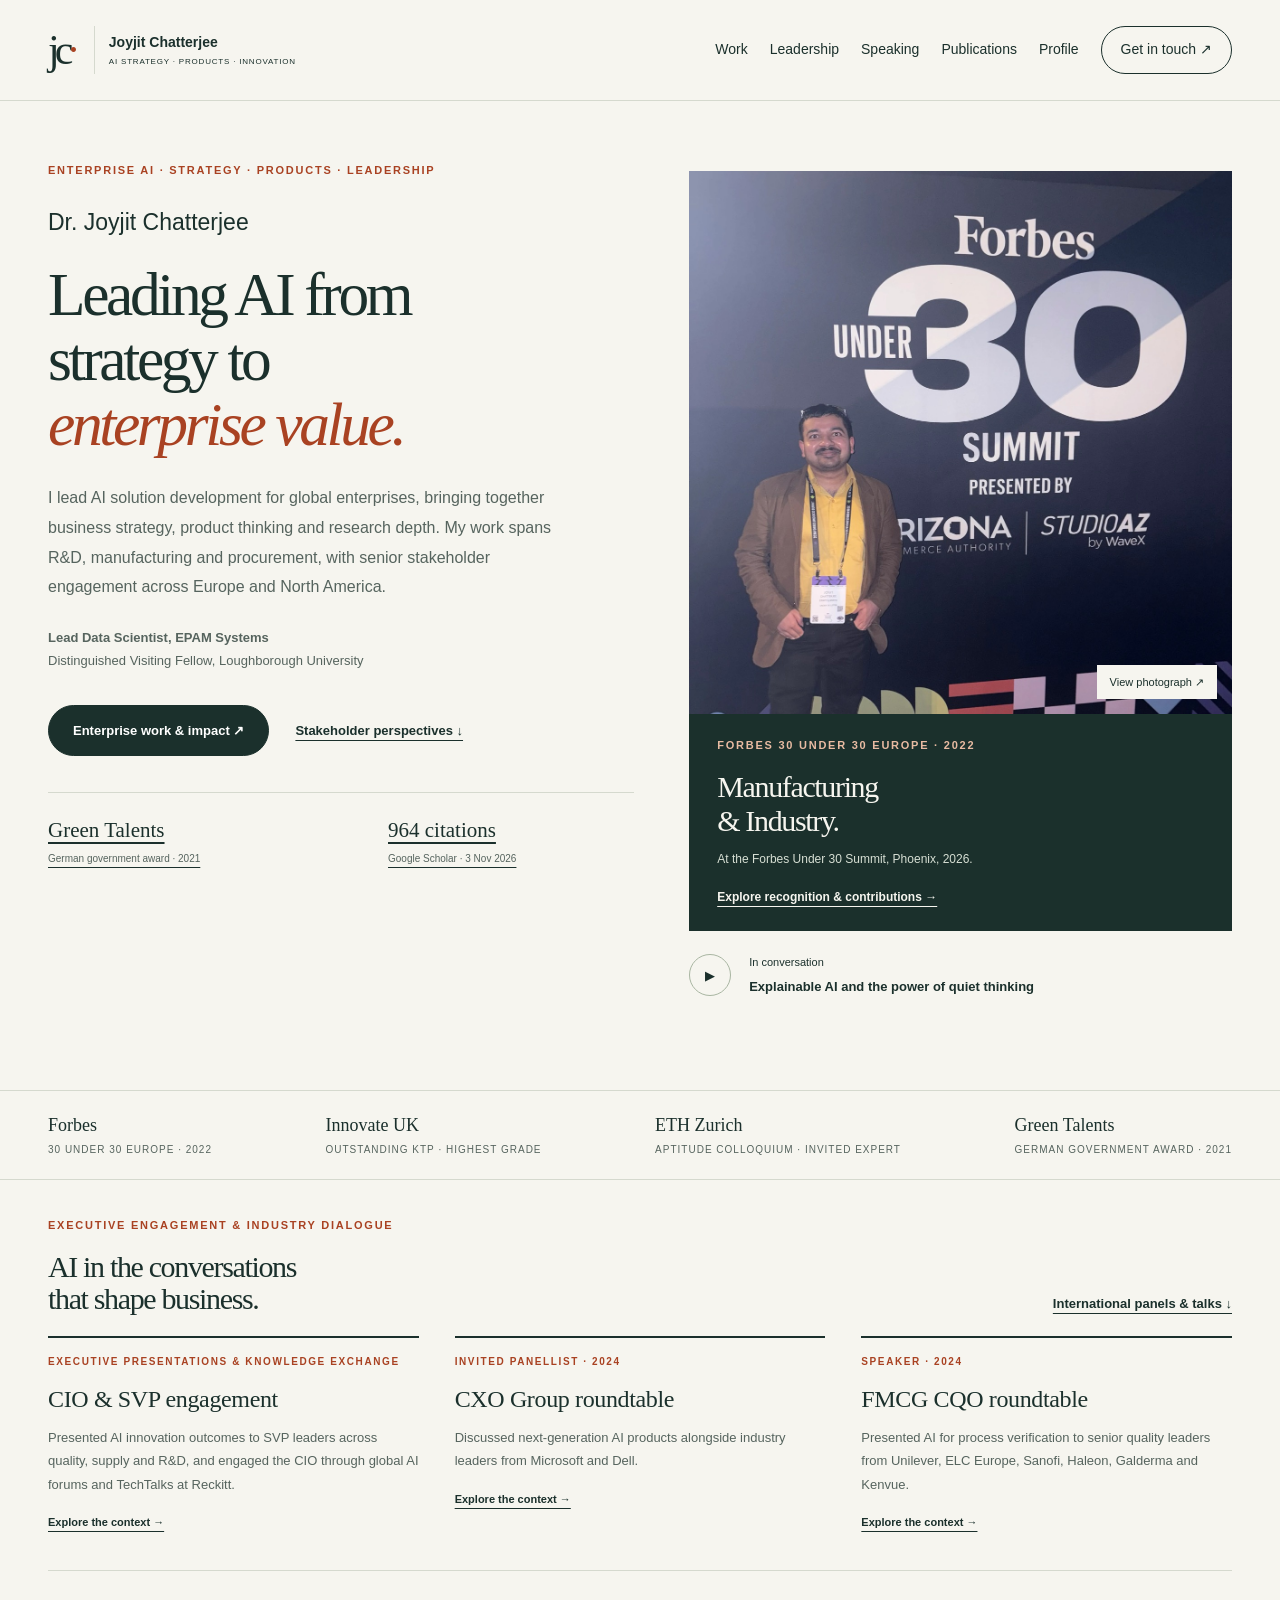
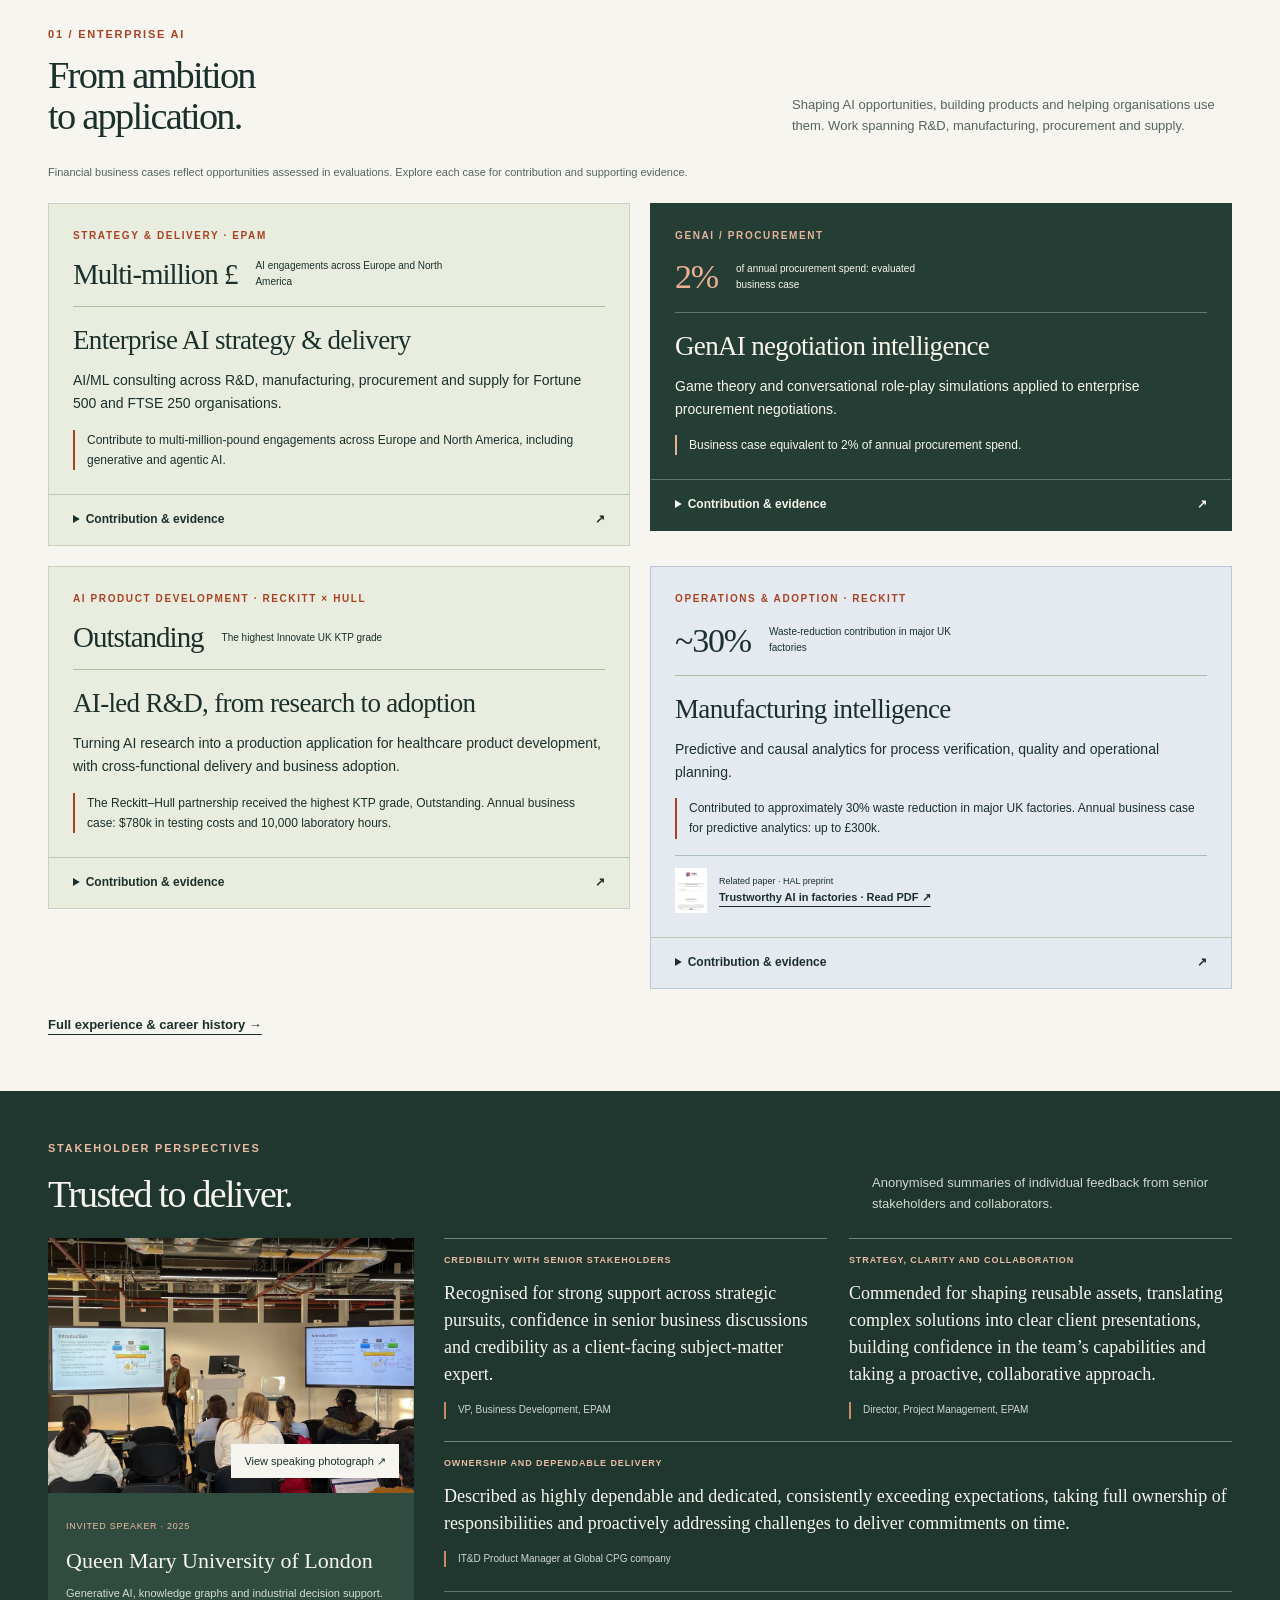
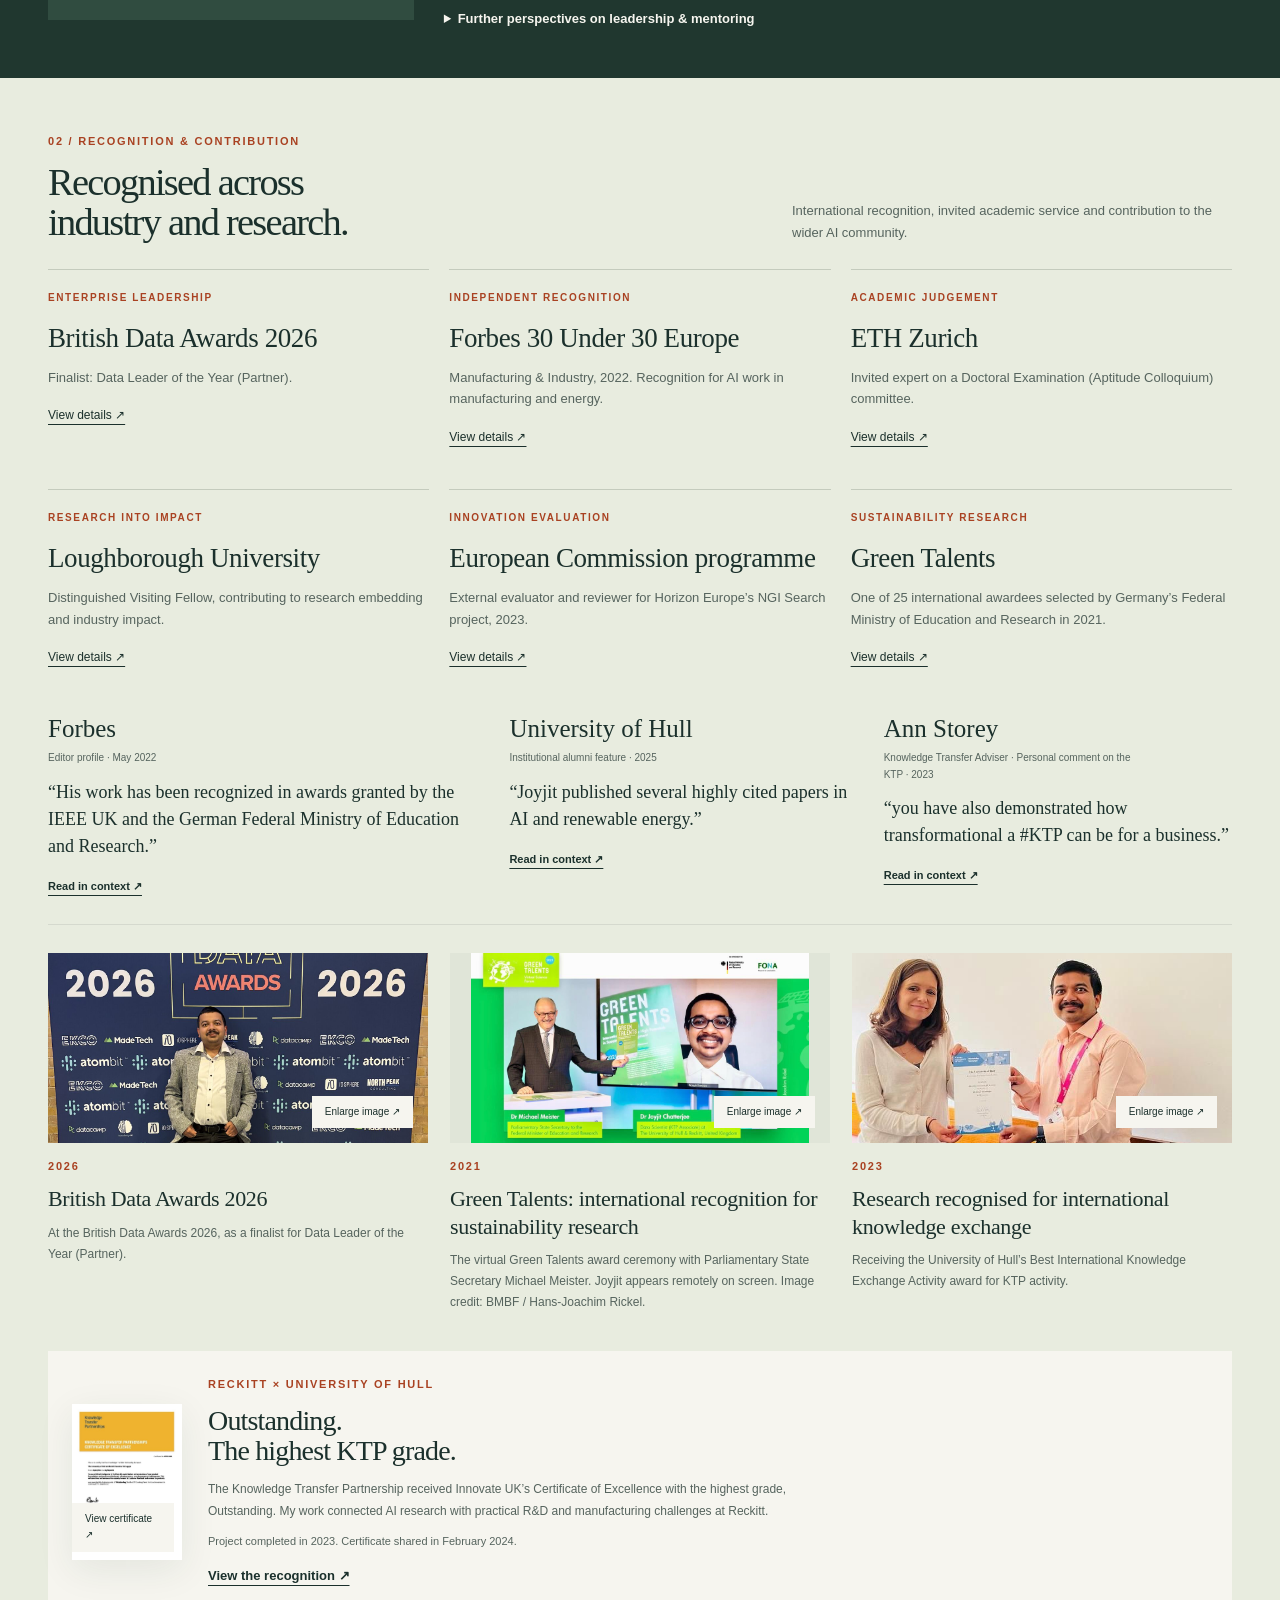
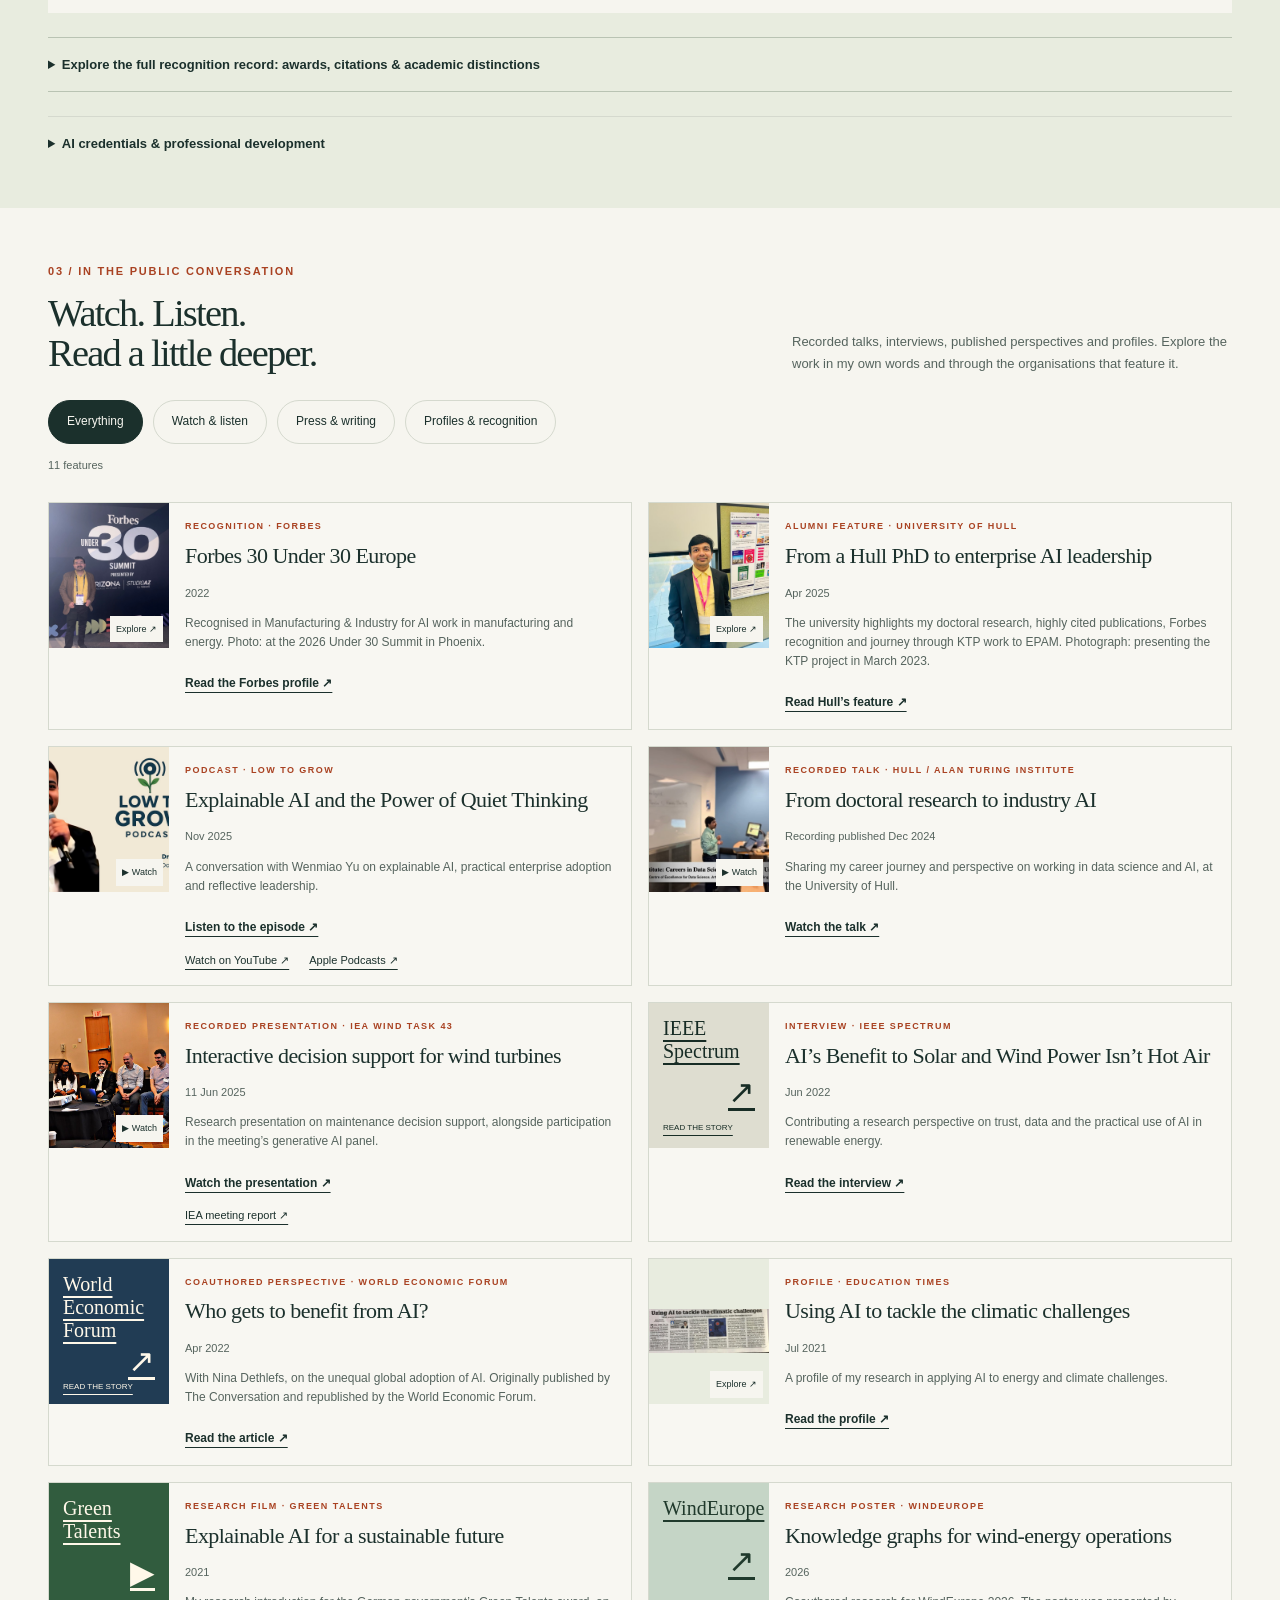
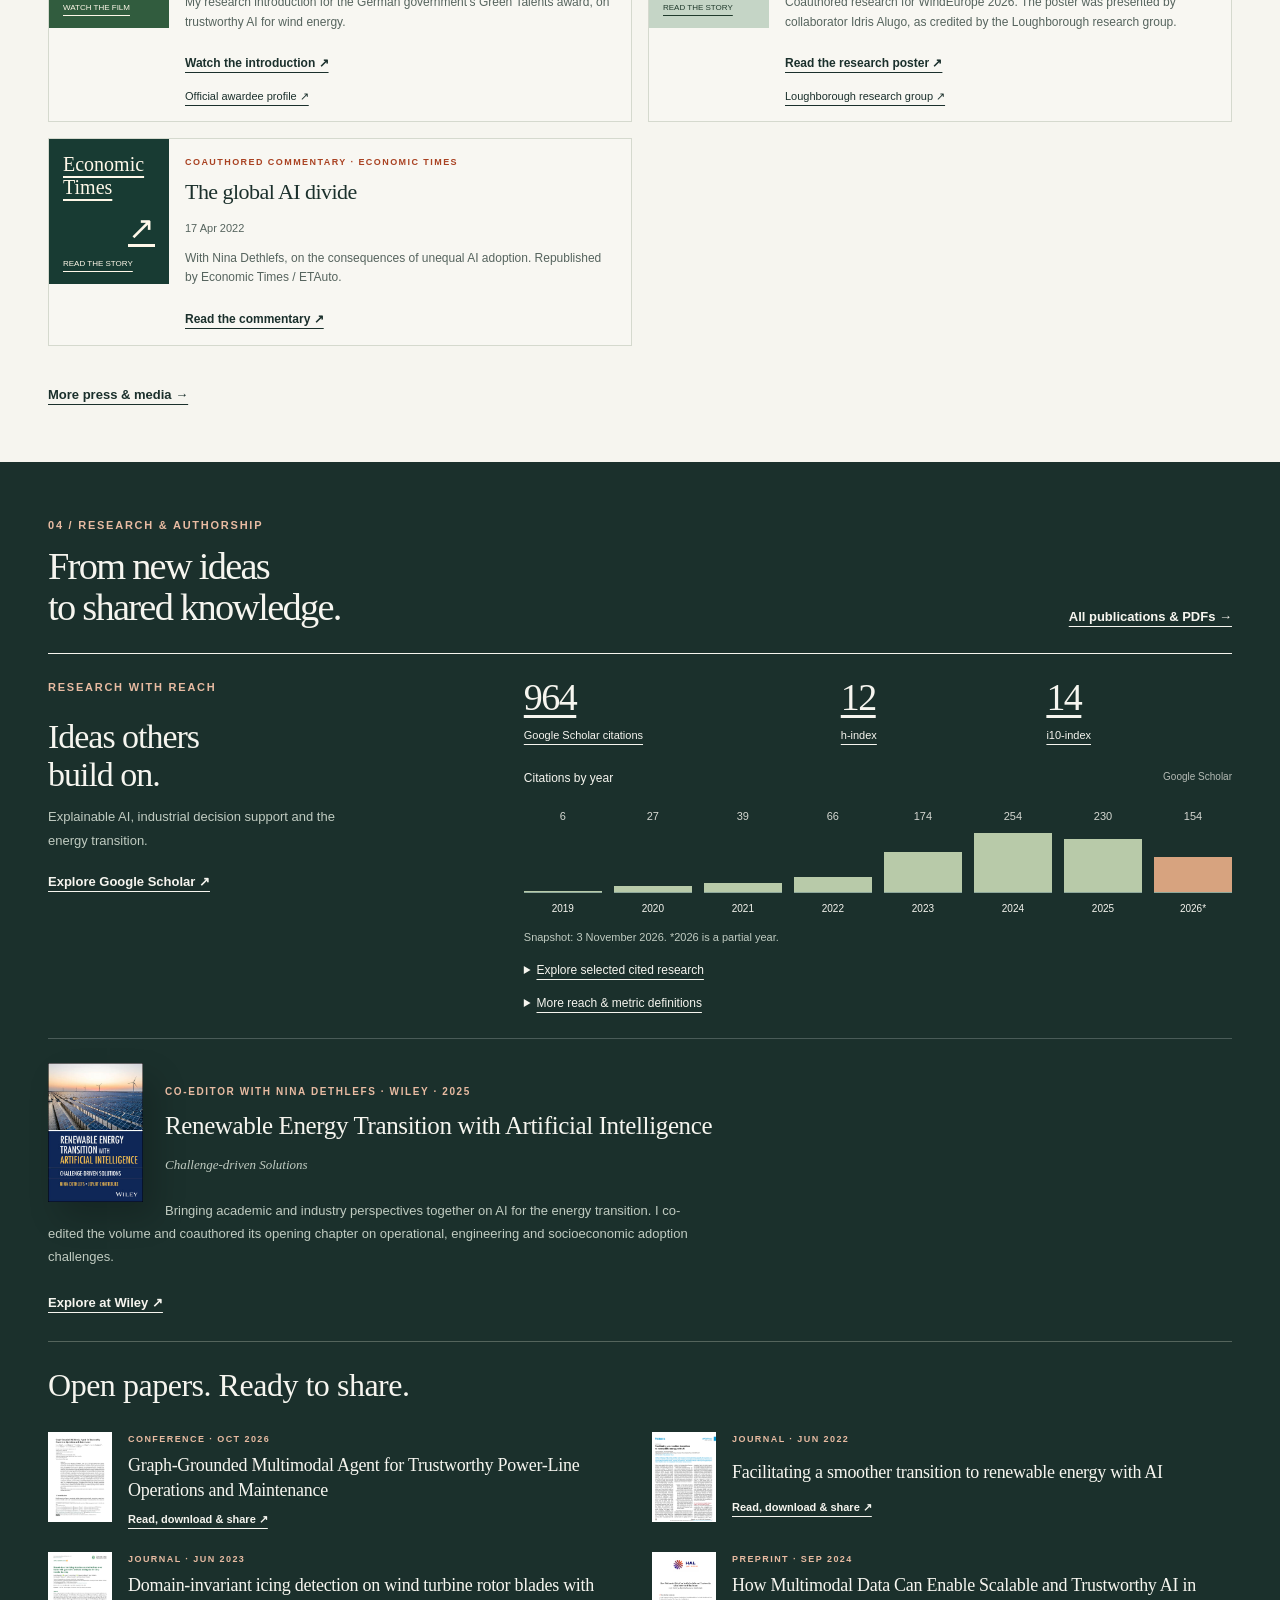
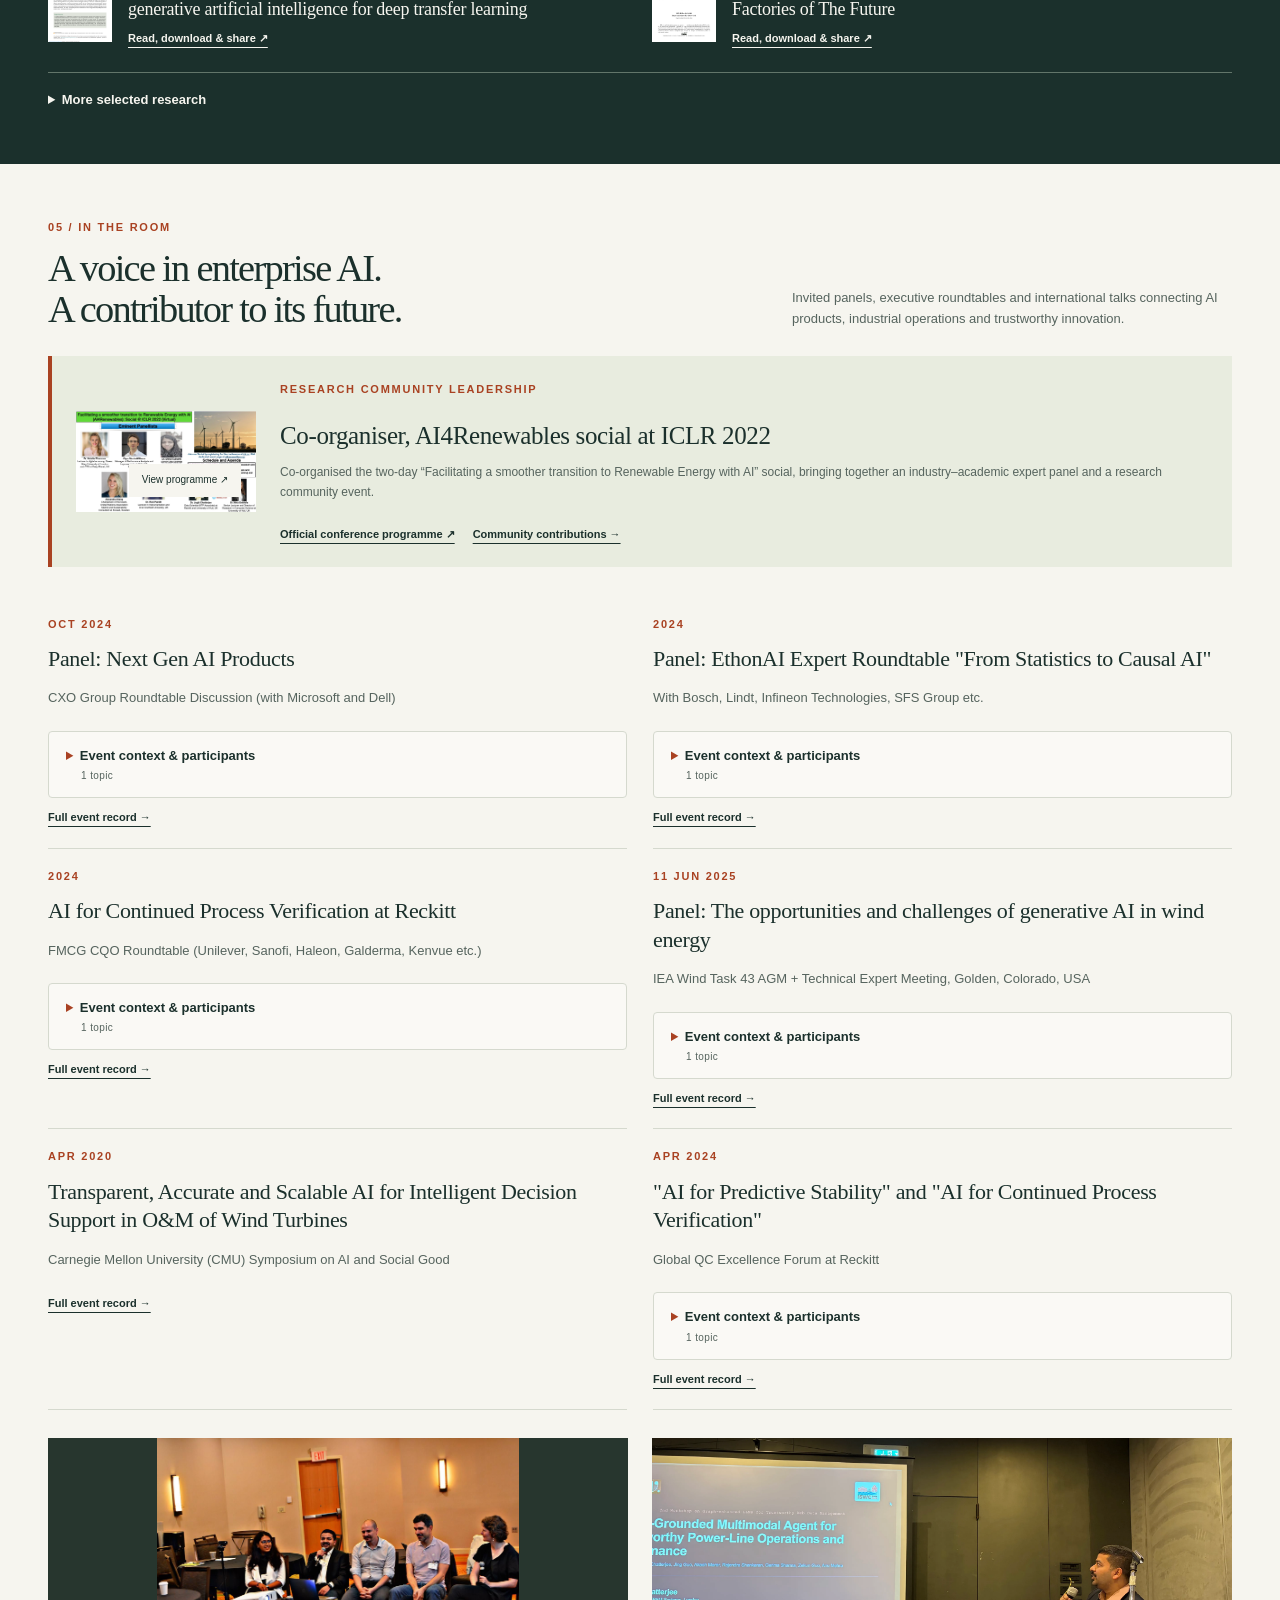
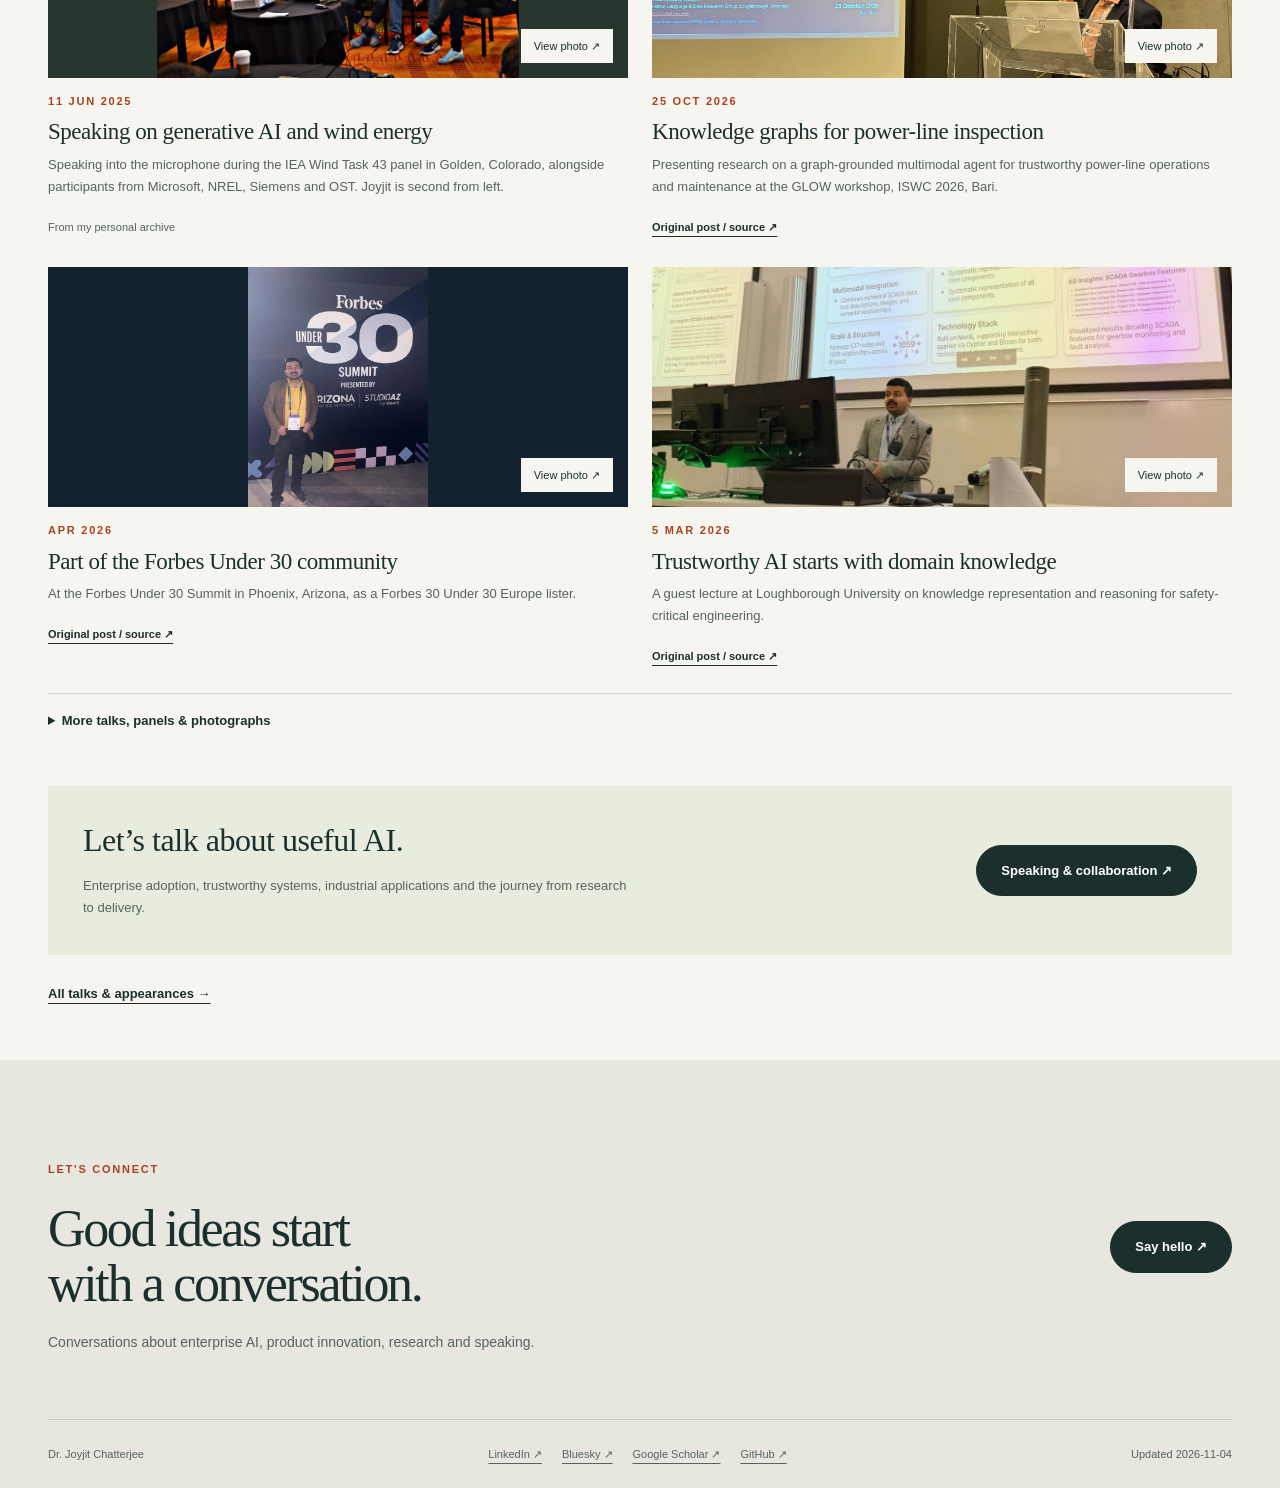
==== index.html @ b5b3937f "Lead with Forbes recognition and compact the homepage" ====
<!doctype html>
<html lang="en">
<head>
<meta charset="utf-8">
<meta name="viewport" content="width=device-width,initial-scale=1">
<title>Dr. Joyjit Chatterjee | AI Leadership, Products &amp; Innovation</title>
<meta name="description" content="I connect AI strategy, product development and operational delivery, bringing research, people and technology together to solve enterprise challenges in R&amp;D, manufacturing, supply chains and energy.">
<meta name="theme-color" content="#f6f5ef">
<link rel="canonical" href="https://joyjitchatterjee.github.io/index.html">
<meta property="og:type" content="website">
<meta property="og:title" content="Dr. Joyjit Chatterjee | AI Leadership, Products &amp; Innovation">
<meta property="og:description" content="I connect AI strategy, product development and operational delivery, bringing research, people and technology together to solve enterprise challenges in R&amp;D, manufacturing, supply chains and energy.">
<meta property="og:image" content="https://joyjitchatterjee.github.io/assets/images/iea-panel.jpg">
<link rel="icon" href="assets/favicon.svg" type="image/svg+xml">
<link rel="stylesheet" href="assets/site.css?v=e3079e14a187">
<script src="assets/site.js?v=bd5a354df83c" defer></script>
<script src="assets/experience.js?v=0034a3a4070b" defer></script>
</head>
<body>
<a class="skip" href="#main">Skip to content</a>
<header class="site-header"><nav class="wrap nav" aria-label="Main navigation"><a class="brand" href="index.html" aria-label="Dr. Joyjit Chatterjee home"><span class="monogram">jc<span>·</span></span><span>Joyjit Chatterjee<span class="brand-sub">AI STRATEGY · PRODUCTS · INNOVATION</span></span></a><button class="menu-button" aria-expanded="false" aria-controls="nav-links" type="button">Menu <span>+</span></button><div id="nav-links" class="nav-links"><a href="index.html#work">Work</a><a href="index.html#feedback">Leadership</a><a href="index.html#speaking">Speaking</a><a href="research.html">Publications</a><a href="profile.html">Profile</a><a class="nav-contact" href="#contact">Get in touch ↗</a></div></nav></header>
<main id="main">
<section class="visual-hero leadership-hero wrap" id="about"><div class="hero-copy"><p class="eyebrow">Enterprise AI · Strategy · Products · Leadership</p><p class="hero-name">Dr. Joyjit Chatterjee</p><h1>Leading AI from<br>strategy to<br><em>enterprise value.</em></h1><p class="lede">I lead AI solution development for global enterprises, bringing together business strategy, product thinking and research depth. My work spans R&D, manufacturing and procurement, with senior stakeholder engagement across Europe and North America.</p><p class="current-role">Lead Data Scientist, EPAM Systems<br><span>Distinguished Visiting Fellow, Loughborough University</span></p><div class="actions"><a class="button" href="#work">Enterprise work & impact ↗</a><a class="text-link" href="#feedback">Stakeholder perspectives ↓</a></div><div class="hero-proof"><a href="#recognition"><strong>Green Talents</strong><span>German government award · 2021</span></a><a href="https://scholar.google.com/citations?user=kjWYrm4AAAAJ&amp;hl=en"><strong>964 citations</strong><span>Google Scholar · 3 Nov 2026</span></a></div></div><div class="leadership-visual"><figure><a class="leader-portrait" href="assets/images/forbes-summit.jpg" data-viewer="image" data-title="Part of the Forbes Under 30 community" data-caption="At the Forbes Under 30 Summit in Phoenix, Arizona, as a Forbes 30 Under 30 Europe lister." data-video-id=""><img class="" src="assets/images/forbes-summit.jpg" alt="Joyjit standing beside the Forbes Under 30 Summit backdrop in Phoenix." width="1200" height="1600" fetchpriority="high"><span class="enlarge">View photograph ↗</span></a><figcaption><p class="eyebrow">Forbes 30 Under 30 Europe · 2022</p><h2>Manufacturing<br>& Industry.</h2><p>At the Forbes Under 30 Summit, Phoenix, 2026.</p><a class="text-link" href="#recognition">Explore recognition & contributions →</a></figcaption></figure><a class="leader-podcast" href="https://www.youtube.com/watch?v=FXgvSQKDZzs" data-viewer="youtube" data-video-id="FXgvSQKDZzs" data-title="Explainable AI and the Power of Quiet Thinking" data-caption="Low to Grow podcast · November 2025"><span class="play-disc">▶</span><span>In conversation<strong>Explainable AI and the power of quiet thinking</strong></span></a></div></section>
<div class="recognition"><div class="wrap"><a href="#recognition">Forbes<b>30 Under 30 Europe · 2022</b></a><a href="#recognition">Innovate UK<b>Outstanding KTP · Highest grade</b></a><a href="#recognition">ETH Zurich<b>Aptitude colloquium · Invited expert</b></a><a href="#recognition">Green Talents<b>German government award · 2021</b></a></div></div>
<section class="executive-section wrap" id="executive-engagement"><div class="section-heading"><div><p class="eyebrow">Executive engagement & industry dialogue</p><h2>AI in the conversations<br>that shape business.</h2></div><a class="text-link" href="#speaking">International panels & talks ↓</a></div><div class="executive-grid"><article><p class="eyebrow">Executive presentations &amp; knowledge exchange</p><h3>CIO &amp; SVP engagement</h3><p>Presented AI innovation outcomes to SVP leaders across quality, supply and R&amp;D, and engaged the CIO through global AI forums and TechTalks at Reckitt.</p><a class="text-link" href="profile.html#experience-it-digital-data-scientist-supply-chain-senior-business-analyst">Explore the context →</a></article><article><p class="eyebrow">Invited panellist · 2024</p><h3>CXO Group roundtable</h3><p>Discussed next-generation AI products alongside industry leaders from Microsoft and Dell.</p><a class="text-link" href="profile.html#talks-panel-next-gen-ai-products">Explore the context →</a></article><article><p class="eyebrow">Speaker · 2024</p><h3>FMCG CQO roundtable</h3><p>Presented AI for process verification to senior quality leaders from Unilever, ELC Europe, Sanofi, Haleon, Galderma and Kenvue.</p><a class="text-link" href="profile.html#talks-ai-for-continued-process-verification-at-reckitt">Explore the context →</a></article></div></section>
<section class="section homepage-section wrap" id="work"><div class="section-heading"><div><p class="eyebrow">01 / Enterprise AI</p><h2>From ambition<br>to application.</h2></div><p>Shaping AI opportunities, building products and helping organisations use them. Work spanning R&D, manufacturing, procurement and supply.</p></div><p class="impact-note">Financial business cases reflect opportunities assessed in evaluations. Explore each case for contribution and supporting evidence.</p><div class="enterprise-stories"><article class="enterprise-story story-enterprise-ai" id="enterprise-ai"><div class="story-copy"><p class="eyebrow">Strategy &amp; delivery · EPAM</p><div class="story-metric"><strong>Multi-million £</strong><span>AI engagements across Europe and North America</span></div><h3>Enterprise AI strategy &amp; delivery</h3><p class="story-summary">AI/ML consulting across R&amp;D, manufacturing, procurement and supply for Fortune 500 and FTSE 250 organisations.</p><p class="story-outcome">Contribute to multi-million-pound engagements across Europe and North America, including generative and agentic AI.</p></div><details class="story-depth"><summary>Contribution & evidence <span aria-hidden="true">↗</span></summary><div class="story-depth-body"><p class="story-contribution">Connect use-case discovery and RFP responses with project planning, proof of value and governance. Help assemble delivery teams, mentor data scientists and align senior stakeholders and domain experts.</p><ul class="approach-map"><li>Strategy &amp; value discovery</li><li>Product development</li><li>Adoption &amp; governance</li></ul><div class="story-highlight"><h4>Direct client delivery at EPAM</h4><p>Reckitt · Syngenta Group</p></div><div class="story-highlight"><h4>Pre-sales and use-case discovery support</h4><p>Qatar Airways · Unilever · Barry Callebaut · Brussels Airport Company · Cleveland Clinic Abu Dhabi · Adidas · Co-op · Currys · PPG Industries</p></div><details class="cv-details" data-cv-details><summary>Full responsibilities &amp; project detail<span class="detail-count">4 topics</span></summary><div class="detail-content"><section class="detail-group"><h4>Client delivery and opportunity development</h4><ul><li>Direct client delivery projects for Reckitt and Syngenta Group.</li><li>Supported the EPAM team with pitching and identifying ML and GenAI use cases for Qatar Airways, Unilever, Barry Callebaut, Brussels Airport Company, Cleveland Clinic Abu Dhabi, Adidas, Co-op, Currys and PPG Industries.</li><li>Supported pre-sales through solution pitches, RFP responses for new and existing accounts, and project planning.</li></ul></section><section class="detail-group"><h4>AI strategy, products and delivery</h4><ul><li>Lead AI/ML solution development across R&amp;D, manufacturing, procurement and supply services for Fortune 500 and FTSE 250 organisations within the UK and Western Europe AI/ML Consulting team.</li><li>Contribute to multi-million-pound data science engagements across Europe and North America, working with cross-functional global teams, client senior leadership and subject-matter experts.</li><li>Identify suitable business use cases, data streams, modelling approaches and governance strategies for decision support, cost efficiency and speed to market.</li><li>Work across strategy and governance, proof of concept, proof of value and end-to-end AI consulting, including GenAI engineering, data analytics and data science.</li></ul></section><section class="detail-group"><h4>Teams and knowledge sharing</h4><ul><li>Conduct technical and project interviews to help hire and assemble business analysts, data scientists and data engineers for client projects.</li><li>Mentor data scientists and senior data scientists.</li><li>Author articles for EPAM’s Supply Chain Management community, co-organise educational AI workshops for clients and review editorial content for the GenAI-X community.</li></ul></section><section class="detail-group"><h4>Technology and implementation</h4><ul><li>LLMs, retrieval-augmented generation (RAG), agentic AI, LangChain, PhiData, CrewAI and Azure OpenAI Service.</li><li>Python, Retool, Postman, pgAdmin and APIs for end-to-end AI/ML and GenAI solutions.</li></ul></section></div></details><a class="text-link" href="profile.html#experience-lead-data-scientist">Full career record →</a><a class="text-link" href="profile.html#experience">Experience &amp; responsibilities ↗</a></div></details></article><article class="enterprise-story story-procurement-ai" id="procurement-ai"><div class="story-copy"><p class="eyebrow">GenAI / Procurement</p><div class="story-metric"><strong>2%</strong><span>of annual procurement spend: evaluated business case</span></div><h3>GenAI negotiation intelligence</h3><p class="story-summary">Game theory and conversational role-play simulations applied to enterprise procurement negotiations.</p><p class="story-outcome">Business case equivalent to 2% of annual procurement spend.</p></div><details class="story-depth"><summary>Contribution & evidence <span aria-hidden="true">↗</span></summary><div class="story-depth-body"><p class="story-contribution">Worked with buyers and category managers, senior IT product owners and platform team stakeholders on a GenAI negotiation intelligence platform.</p><ul class="approach-map"><li>Game theory</li><li>Conversational role-play</li><li>Buyer &amp; category engagement</li></ul><div class="story-highlight"><h4>Commercial and technology stakeholders</h4><p>Buyers · Category managers · Senior IT product owners · Platform teams</p></div><details class="cv-details" data-cv-details><summary>Full responsibilities &amp; project detail<span class="detail-count">2 topics</span></summary><div class="detail-content"><section class="detail-group"><h4>Contribution and evaluated value</h4><ul><li>Worked on a GenAI negotiation intelligence platform supporting procurement negotiations.</li><li>Evaluation demonstrated savings potential equivalent to 2% of the company’s annual procurement spend. This represents potential benefits demonstrated in evaluation, not realised savings.</li></ul></section><section class="detail-group"><h4>Product approach and stakeholder engagement</h4><ul><li>Used game theory and conversational role-play simulations within the negotiation intelligence platform.</li><li>Engaged buyers and category managers, senior IT product owners and platform team stakeholders.</li></ul></section></div></details><a class="text-link" href="profile.html#selected-projects-genai-negotiation-intelligence-platform">Full career record →</a><a class="text-link" href="profile.html#selected-projects">Project background ↗</a></div></details></article><article class="enterprise-story story-rd-product" id="rd-product"><div class="story-copy"><p class="eyebrow">AI product development · Reckitt × Hull</p><div class="story-metric"><strong>Outstanding</strong><span>The highest Innovate UK KTP grade</span></div><h3>AI-led R&amp;D, from research to adoption</h3><p class="story-summary">Turning AI research into a production application for healthcare product development, with cross-functional delivery and business adoption.</p><p class="story-outcome">The Reckitt–Hull partnership received the highest KTP grade, Outstanding. Annual business case: $780k in testing costs and 10,000 laboratory hours.</p></div><details class="story-depth"><summary>Contribution & evidence <span aria-hidden="true">↗</span></summary><div class="story-depth-body"><p class="story-contribution">Led the AI workstream across models, interfaces and deployment, collaborating with R&amp;D scientists, engineers and UI/UX specialists. Supported uptake through leadership engagement and skills transfer.</p><ul class="approach-map"><li>Research</li><li>Production application</li><li>Business adoption</li></ul><details class="cv-details" data-cv-details><summary>Full responsibilities &amp; project detail<span class="detail-count">4 topics</span></summary><div class="detail-content"><section class="detail-group"><h4>Partnership and recognised delivery</h4><ul><li>Led the AI workstream in a $200k jointly funded Knowledge Transfer Partnership between Reckitt and the University of Hull, supported by Innovate UK and UKRI.</li><li>The partnership received Innovate UK’s Certificate of Excellence with an Outstanding rating, the highest possible grade.</li></ul></section><section class="detail-group"><h4>From research to a usable AI product</h4><ul><li>Developed an AI application for decision support in shelf-life prediction of healthcare products, estimating active-ingredient overage early in development.</li><li>Worked from model development through production application development, including accessible interfaces and user experience, collaborating with Reckitt’s Global Data Science team on cloud deployment.</li><li>Combined laboratory data with chemistry knowledge to improve stability prediction and formulation optimisation, including limited-data settings, for pharmaceutical and nutraceutical products.</li><li>Collaborated with R&amp;D scientists, ML engineers, data scientists and UI/UX developers across North America and Europe to plan development and meet milestones and deliverables.</li></ul></section><section class="detail-group"><h4>Evaluation and resource efficiency</h4><ul><li>Evaluation demonstrated potential annual reductions of approximately $780k in stability-testing costs and 10,000 laboratory hours, with potential energy savings of more than 2,000 kWh per year.</li><li>Helped reduce raw-material waste by predicting early which new formulations were likely to fail intended shelf-life specifications.</li><li>Coauthored a poster accepted for Reckitt’s first Science Inside Symposium, organised by the Chief R&amp;D Officer in Hull.</li></ul></section><section class="detail-group"><h4>AI adoption and longer-term strategy</h4><ul><li>Helped shape a long-term plan for intelligent data analysis in product design and testing, translating research into commercially useful corporate applications.</li><li>Investigated explainable AI components to make predictions transparent and build understanding of the domain.</li><li>Supported AI awareness and uptake through TechTalks with senior leadership including the CIO, presentations to the SVP IT&amp;D R&amp;D, and cohosting AI forums for the IT&amp;D R&amp;D group.</li><li>Developed colleagues’ data and AI capabilities through learning sessions, specialist workshops and regular discussion.</li></ul></section></div></details><figure class="story-evidence"><a class="evidence-image" href="assets/images/hull-rd-talk.jpg" data-viewer="image" data-title="AI for healthcare product development" data-caption="Presenting the Reckitt–Hull shelf-life prediction application at the University of Hull. The slide reports the scale of the research data and evaluation-based benefits."><img src="assets/images/hull-rd-talk.jpg" width="1600" height="1200" alt="Presenting the Reckitt–Hull shelf-life prediction application at the University of Hull. The slide reports the scale of the research data and evaluation-based benefits." loading="lazy"><span class="enlarge">View presentation photograph ↗</span></a><figcaption>Presenting the Reckitt–Hull shelf-life prediction application at the University of Hull. The slide reports the scale of the research data and evaluation-based benefits.</figcaption></figure><a class="text-link" href="profile.html#experience-it-digital-data-scientist-r-d-ktp-associate">Full career record →</a><a class="text-link" href="https://www.hull.ac.uk/collaborate/services-for-business/work-with-our-experts">University of Hull partnership story ↗</a></div></details></article><article class="enterprise-story story-manufacturing" id="manufacturing"><div class="story-copy"><p class="eyebrow">Operations &amp; adoption · Reckitt</p><div class="story-metric"><strong>~30%</strong><span>Waste-reduction contribution in major UK factories</span></div><h3>Manufacturing intelligence</h3><p class="story-summary">Predictive and causal analytics for process verification, quality and operational planning.</p><p class="story-outcome">Contributed to approximately 30% waste reduction in major UK factories. Annual business case for predictive analytics: up to £300k.</p><a class="story-paper-link" href="assets/papers/multimodal-factories.pdf"><img src="assets/images/multimodal-factories-preview.png" width="708" height="1000" loading="lazy" alt="Manufacturing AI paper preview"><span>Related paper · HAL preprint<strong>Trustworthy AI in factories · Read PDF ↗</strong></span></a></div><details class="story-depth"><summary>Contribution & evidence <span aria-hidden="true">↗</span></summary><div class="story-depth-body"><p class="story-contribution">Connected manufacturing, quality and process data; supported causal AI adoption across factories; developed logistics and capacity-planning tools and engaged quality and IT leadership.</p><ul class="approach-map"><li>Process intelligence</li><li>Quality decisions</li><li>Operational improvement</li></ul><div class="story-highlight"><h4>Supporting a multi-billion-pound portfolio</h4><p>Nurofen · Strepsils · Airborne</p></div><div class="story-highlight"><h4>How Multimodal Data Can Enable Scalable and Trustworthy AI in Factories of The Future</h4><p>Coauthored at Reckitt, this perspective proposes a shared data foundation across R&amp;D, production, quality and supply chains. It connects equipment effectiveness and operational decisions with explainable AI, domain expertise and human oversight.</p><div class="story-paper-links"><a href="assets/papers/multimodal-factories.pdf" download>Download PDF</a><a href="research.html#download-multimodal-factories">Authors & publication details →</a></div></div><details class="cv-details" data-cv-details><summary>Full responsibilities &amp; project detail<span class="detail-count">6 topics</span></summary><div class="detail-content"><section class="detail-group"><h4>Business scope and cross-functional delivery</h4><ul><li>Worked with IT&amp;D, R&amp;D, Supply and Global Data Science teams across the UK, USA, India and Poland on pharmaceutical and nutraceutical brands including Nurofen, Strepsils and Airborne, supporting a multi-billion-pound portfolio.</li><li>Presented AI innovation outcomes to the SVP Quality and SVP IT&amp;D Supply, and engaged the CIO and Global Data Science team through Reckitt’s AI/ML Community of Practice.</li></ul></section><section class="detail-group"><h4>Manufacturing quality, waste and operational performance</h4><ul><li>Developed a scalable data model for Continued Process Verification (CPV), covering formulation and packaging, manufacturing stages, input raw-material attributes and finished-product outputs.</li><li>Integrated SAP, environmental management, quality-control and historian process-parameter data with input from subject-matter experts across Europe and North America.</li><li>Performed exploratory analysis, preprocessing, statistical analysis, nonlinear predictive modelling, root-cause analysis and causal inference. Evaluation demonstrated savings potential of up to £300k per year.</li><li>Contributed to approximately 30% waste reduction in major UK factories and to the adoption of data-led continuous improvement in manufacturing and quality control.</li><li>Targeted the availability, quality and performance components of Overall Equipment Effectiveness through predictive maintenance, CPV, predictive stability and real-time insights, with an emphasis on reducing raw-material and packaging waste.</li></ul></section><section class="detail-group"><h4>Operational tools and accessible insights</h4><ul><li>Used open-source LLMs through Ollama and LangChain to turn complex manufacturing analytics into explanations accessible to subject-matter experts.</li><li>Built models for Agile team capacity and resource planning using historical Program Increment data, user stories and feature counts.</li><li>Developed a Cost-to-Serve logistics tool to identify shipment consolidation opportunities and convert Less than Truck Load (LTL) into Full Truck Load (FTL).</li></ul></section><section class="detail-group"><h4>Adoption, proof of value and connected initiatives</h4><ul><li>Led the IT&amp;D contribution to adopting a causal-AI manufacturing analytics platform, supporting factory proof-of-value demonstrations, data transformations and strategic engagement with subject-matter experts.</li><li>Expanded predictive stability analysis by connecting Ongoing Stability Studies data from SAP and QC Supply with the existing R&amp;D model built using LIMS data.</li><li>Initiated a predictive-maintenance proof of concept using factory condition-monitoring data.</li><li>Supported manufacturing colleagues in encouraging augmented- and virtual-reality adoption for predictive maintenance and training operations and maintenance personnel.</li></ul></section><section class="detail-group"><h4>Industry forums, responsible AI and mentoring</h4><ul><li>Represented Reckitt at the FMCG CQO Roundtable alongside quality leaders from Unilever, ELC Europe, Sanofi, Haleon, Galderma and Kenvue.</li><li>Joined the EthonAI expert roundtable “From Statistics to Causal AI” with industry leaders from Bosch, Lindt, Infineon Technologies and SFS Group.</li><li>Presented at internal forums including the Global QC Excellence Forum and delivered talks in Global QC workshops.</li><li>Contributed case studies for Responsible AI training, educated supply-chain colleagues through workshops, and mentored graduates and interns while delegating appropriate tasks.</li></ul></section><section class="detail-group"><h4>Research contribution: trustworthy AI for manufacturing</h4><ul><li>Coauthored “How Multimodal Data Can Enable Scalable and Trustworthy AI in Factories of The Future” with Rajendra Shankaran and Nina Dethlefs, published as a HAL preprint in September 2024. The paper lists Reckitt affiliations for both industry coauthors and the University of Hull for Dethlefs.</li><li>Proposed a holistic manufacturing data model connecting R&amp;D, production, quality and logistics to support equipment effectiveness, process verification, predictive stability and cost-to-serve decisions. The perspective emphasises domain-expert validation, explainability and human oversight.</li></ul></section></div></details><a class="text-link" href="profile.html#experience-it-digital-data-scientist-supply-chain-senior-business-analyst">Full career record →</a><a class="text-link" href="profile.html#experience">Experience &amp; responsibilities ↗</a></div></details></article></div><a class="text-link" href="profile.html#experience">Full experience & career history →</a></section>
<section class="feedback-section" id="feedback"><div class="wrap"><div class="section-heading"><div><p class="eyebrow">Stakeholder perspectives</p><h2>Trusted to deliver.</h2></div><p>Anonymised summaries of individual feedback from senior stakeholders and collaborators.</p></div><div class="feedback-editorial"><figure class="feedback-photo"><a href="assets/images/qmul.jpg" data-viewer="image" data-title="GenAI meets the wind industry" data-caption="An invited talk for Queen Mary University of London on generative AI, knowledge graphs and Wind Task 43, at the London City Institute of Technology campus."><img src="assets/images/qmul.jpg" width="2000" height="1500" loading="lazy" alt="Joyjit speaking to an audience with slides showing AI and knowledge graphs for wind turbine operations and maintenance."><span class="enlarge">View speaking photograph ↗</span></a><figcaption><span>Invited speaker · 2025</span><strong>Queen Mary University of London</strong><p>Generative AI, knowledge graphs and industrial decision support.</p></figcaption></figure><div><div class="feedback-grid"><article class="feedback-card"><p class="eyebrow">Credibility with senior stakeholders</p><p class="feedback-summary">Recognised for strong support across strategic pursuits, confidence in senior business discussions and credibility as a client-facing subject-matter expert.</p><p class="feedback-role">VP, Business Development, EPAM</p></article><article class="feedback-card"><p class="eyebrow">Strategy, clarity and collaboration</p><p class="feedback-summary">Commended for shaping reusable assets, translating complex solutions into clear client presentations, building confidence in the team’s capabilities and taking a proactive, collaborative approach.</p><p class="feedback-role">Director, Project Management, EPAM</p></article><article class="feedback-card"><p class="eyebrow">Ownership and dependable delivery</p><p class="feedback-summary">Described as highly dependable and dedicated, consistently exceeding expectations, taking full ownership of responsibilities and proactively addressing challenges to deliver commitments on time.</p><p class="feedback-role">IT&amp;D Product Manager at Global CPG company</p></article></div><details class="section-more"><summary>Further perspectives on leadership & mentoring</summary><div class="feedback-grid"><article class="feedback-card"><p class="eyebrow">Mentorship and rigorous thinking</p><p class="feedback-summary">Recognised for deep AI knowledge, applying academic rigour to business problems, mentoring colleagues and working effectively across stakeholders to help the team achieve its goals.</p><p class="feedback-role">Former senior colleague, EPAM</p></article><article class="feedback-card"><p class="eyebrow">Leadership across research and industry</p><p class="feedback-summary">Described as self-directed and reliable, combining practical AI expertise with original thinking, strong leadership skills and the ability to communicate complex ideas across technical and business audiences.</p><p class="feedback-role">Professor, Loughborough University</p></article></div></details></div></div></div></section>
<section class="recognition-section" id="recognition"><div class="section homepage-section wrap"><div class="section-heading"><div><p class="eyebrow">02 / Recognition & contribution</p><h2>Recognised across<br>industry and research.</h2></div><p>International recognition, invited academic service and contribution to the wider AI community.</p></div><div class="credential-grid"><article class="credential"><p class="eyebrow">Enterprise leadership</p><h3>British Data Awards 2026</h3><p>Finalist: Data Leader of the Year (Partner).</p><a href="https://predatech.co.uk/british-data-awards-2026-finalists/" aria-label="View details: British Data Awards 2026">View details ↗</a></article><article class="credential"><p class="eyebrow">Independent recognition</p><h3>Forbes 30 Under 30 Europe</h3><p>Manufacturing &amp; Industry, 2022. Recognition for AI work in manufacturing and energy.</p><a href="https://www.forbes.com/profile/joyjit-chatterjee/" aria-label="View details: Forbes 30 Under 30 Europe">View details ↗</a></article><article class="credential"><p class="eyebrow">Academic judgement</p><h3>ETH Zurich</h3><p>Invited expert on a Doctoral Examination (Aptitude Colloquium) committee.</p><a href="profile.html#reviews" aria-label="View details: ETH Zurich">View details ↗</a></article><article class="credential"><p class="eyebrow">Research into impact</p><h3>Loughborough University</h3><p>Distinguished Visiting Fellow, contributing to research embedding and industry impact.</p><a href="https://ldr-lboro.github.io/" aria-label="View details: Loughborough University">View details ↗</a></article><article class="credential"><p class="eyebrow">Innovation evaluation</p><h3>European Commission programme</h3><p>External evaluator and reviewer for Horizon Europe’s NGI Search project, 2023.</p><a href="profile.html#reviews" aria-label="View details: European Commission programme">View details ↗</a></article><article class="credential"><p class="eyebrow">Sustainability research</p><h3>Green Talents</h3><p>One of 25 international awardees selected by Germany’s Federal Ministry of Education and Research in 2021.</p><a href="https://www.greentalents.de/awardees_awardees2021_joyjit-chatterjee.php" aria-label="View details: Green Talents">View details ↗</a></article></div><aside class="evidence-quotes" aria-label="Recognition in their words"><figure class="evidence-quote"><figcaption><strong>Forbes</strong><span>Editor profile · May 2022</span></figcaption><blockquote>“His work has been recognized in awards granted by the IEEE UK and the German Federal Ministry of Education and Research.”</blockquote><a class="text-link" href="https://www.forbes.com/profile/joyjit-chatterjee/">Read in context ↗</a></figure><figure class="evidence-quote"><figcaption><strong>University of Hull</strong><span>Institutional alumni feature · 2025</span></figcaption><blockquote>“Joyjit published several highly cited papers in AI and renewable energy.”</blockquote><a class="text-link" href="https://www.linkedin.com/posts/joyjitchatterjee_grateful-and-honored-university-of-hull-activity-7318958465819783168-wQl4">Read in context ↗</a></figure><figure class="evidence-quote"><figcaption><strong>Ann Storey</strong><span>Knowledge Transfer Adviser · Personal comment on the KTP · 2023</span></figcaption><blockquote>“you have also demonstrated how transformational a #KTP can be for a business.”</blockquote><a class="text-link" href="https://www.linkedin.com/posts/joyjitchatterjee_ktp-reckitt-universityofhull-activity-7113237803018117121-4Ze1">Read in context ↗</a></figure></aside><div class="recognition-moments"><figure class="recognition-moment moment-british-data-awards-portrait"><a class="evidence-image" href="assets/images/british-data-awards-portrait.jpg" data-viewer="image" data-title="British Data Awards 2026" data-caption="At the British Data Awards 2026, as a finalist for Data Leader of the Year (Partner)."><img src="assets/images/british-data-awards-portrait.jpg" width="1280" height="1707" alt="Joyjit Chatterjee standing in front of the British Data Awards 2026 backdrop." loading="lazy"><span class="enlarge">Enlarge image ↗</span></a><figcaption><p class="eyebrow">2026</p><h3>British Data Awards 2026</h3><p>At the British Data Awards 2026, as a finalist for Data Leader of the Year (Partner).</p></figcaption></figure><figure class="recognition-moment moment-green-talents-ceremony"><a class="evidence-image" href="assets/images/green-talents-ceremony.jpg" data-viewer="image" data-title="Green Talents: international recognition for sustainability research" data-caption="The virtual Green Talents award ceremony with Parliamentary State Secretary Michael Meister. Joyjit appears remotely on screen. Image credit: BMBF / Hans-Joachim Rickel."><img src="assets/images/green-talents-ceremony.jpg" width="1024" height="576" alt="The virtual Green Talents award ceremony with Parliamentary State Secretary Michael Meister. Joyjit appears remotely on screen." loading="lazy"><span class="enlarge">Enlarge image ↗</span></a><figcaption><p class="eyebrow">2021</p><h3>Green Talents: international recognition for sustainability research</h3><p>The virtual Green Talents award ceremony with Parliamentary State Secretary Michael Meister. Joyjit appears remotely on screen. Image credit: BMBF / Hans-Joachim Rickel.</p></figcaption></figure><figure class="recognition-moment moment-hull-ke-ceremony"><a class="evidence-image" href="assets/images/hull-ke-ceremony.jpg" data-viewer="image" data-title="Research recognised for international knowledge exchange" data-caption="Receiving the University of Hull’s Best International Knowledge Exchange Activity award for KTP activity."><img src="assets/images/hull-ke-ceremony.jpg" width="682" height="1023" alt="Receiving the University of Hull’s Best International Knowledge Exchange Activity award for KTP activity." loading="lazy"><span class="enlarge">Enlarge image ↗</span></a><figcaption><p class="eyebrow">2023</p><h3>Research recognised for international knowledge exchange</h3><p>Receiving the University of Hull’s Best International Knowledge Exchange Activity award for KTP activity.</p></figcaption></figure></div><article class="certificate-feature"><a href="assets/images/ktp-certificate.jpg" data-viewer="image" data-title="Outstanding KTP: Certificate of Excellence" data-caption="Certificate of Excellence for the Reckitt–University of Hull KTP, graded Outstanding. Shared February 2024. Innovate UK certificate, shared by Joyjit Chatterjee."><img src="assets/images/ktp-certificate.jpg" width="1132" height="1600" alt="Certificate of Excellence for the Reckitt–University of Hull KTP, graded Outstanding. Shared February 2024." loading="lazy"><span class="enlarge">View certificate ↗</span></a><div><p class="eyebrow">Reckitt × University of Hull</p><h3>Outstanding.<br>The highest KTP grade.</h3><p>The Knowledge Transfer Partnership received Innovate UK’s Certificate of Excellence with the highest grade, Outstanding. My work connected AI research with practical R&D and manufacturing challenges at Reckitt.</p><p class="metric-note">Project completed in 2023. Certificate shared in February 2024.</p><a class="text-link" href="https://www.linkedin.com/posts/joyjitchatterjee_innovateuk-reckitt-universityofhull-activity-7165991095674257408-i5o_">View the recognition ↗</a></div></article><details class="award-archive"><summary>Explore the full recognition record: awards, citations & academic distinctions</summary><div class="award-timeline"><h3>A wider record of recognition.</h3><ol><li><a class="evidence-image" href="assets/images/british-data-awards-finalist.jpg" data-viewer="image" data-title="Data Leader of the Year finalist" data-caption="The British Data Awards 2026 finalist card for Data Leader of the Year (Partner), naming Dr. Joyjit Chatterjee, EPAM Systems."><img src="assets/images/british-data-awards-finalist.jpg" width="1280" height="2276" alt="British Data Awards 2026 card naming Dr. Joyjit Chatterjee as a Data Leader of the Year (Partner) finalist." loading="lazy"><span class="enlarge">View award ↗</span></a><div class="award-copy"><span class="date">2026</span><h4><a href="profile.html#awards-british-data-awards-data-leader-of-the-year-partner-finalist">British Data Awards: Data Leader of the Year (Partner) Finalist</a></h4><p>Named a finalist in the Data Leader of the Year (Partner) category.</p><a class="text-link" href="profile.html#awards-british-data-awards-data-leader-of-the-year-partner-finalist">Recognition details →</a></div></li><li><a class="evidence-image" href="assets/images/hull-ke-award.jpg" data-viewer="image" data-title="Best International Knowledge Exchange Activity" data-caption="University of Hull Knowledge Exchange Awards 2023: winner, Best International KE Activity, for KTP activity."><img src="assets/images/hull-ke-award.jpg" width="701" height="1024" alt="University of Hull Knowledge Exchange Awards 2023: winner, Best International KE Activity, for KTP activity." loading="lazy"><span class="enlarge">View award ↗</span></a><div class="award-copy"><span class="date">Jun 2023</span><h4><a href="profile.html#awards-best-international-knowledge-exchange-activity">Best International Knowledge Exchange Activity</a></h4><p>University of Hull award for global collaborations and impact in the KTP project</p><a class="text-link" href="profile.html#awards-best-international-knowledge-exchange-activity">Recognition details →</a></div></li><li><a class="evidence-image" href="assets/images/wiley-certificate.jpg" data-viewer="image" data-title="Wiley Top Cited Article" data-caption="Wiley recognition for Deep learning with knowledge transfer for explainable anomaly prediction in wind turbines, published in Wind Energy."><img src="assets/images/wiley-certificate.jpg" width="1125" height="889" alt="Wiley recognition for Deep learning with knowledge transfer for explainable anomaly prediction in wind turbines, published in Wind Energy." loading="lazy"><span class="enlarge">View award ↗</span></a><div class="award-copy"><span class="date">Mar 2022</span><h4><a href="profile.html#awards-top-cited-author">Top-Cited Author</a></h4><p>Wiley Top-Cited Article recognition for 2020–2021 in the Wind Energy journal.</p><a class="text-link" href="profile.html#awards-top-cited-author">Recognition details →</a></div></li><li><div class="award-copy"><span class="date">Jan 2022</span><h4><a href="profile.html#awards-ukri-global-talent-endorsement">UKRI Global Talent Endorsement</a></h4><p>Endorsed as Global Talent by UK Research and Innovation (UKRI).</p><a class="text-link" href="profile.html#awards-ukri-global-talent-endorsement">Recognition details →</a></div></li><li><a class="evidence-image" href="assets/images/alumni-achiever-award.jpg" data-viewer="image" data-title="Amity Alumni Achiever Award" data-caption="Amity Alumni Achiever Award for Outstanding Contribution in Education, presented at the Virtual Alumni Meet 2021."><img src="assets/images/alumni-achiever-award.jpg" width="1188" height="1600" alt="Amity Alumni Achiever Award for Outstanding Contribution in Education, presented at the Virtual Alumni Meet 2021." loading="lazy"><span class="enlarge">View award ↗</span></a><div class="award-copy"><span class="date">Mar 2021</span><h4><a href="profile.html#awards-alumni-achiever-award">Alumni Achiever Award</a></h4><p>Awarded by Amity University for Outstanding Contribution in Education.</p><a class="text-link" href="profile.html#awards-alumni-achiever-award">Recognition details →</a></div></li><li><a class="evidence-image" href="assets/images/young-researcher-award.jpg" data-viewer="image" data-title="Young Researcher Award" data-caption="Amity Young Researcher Award plaque from the Amity–IEEE UK and Ireland international conference in London, 23–25 April 2019."><img src="assets/images/young-researcher-award.jpg" width="1200" height="1600" alt="Amity Young Researcher Award plaque from the Amity–IEEE UK and Ireland international conference in London, 23–25 April 2019." loading="lazy"><span class="enlarge">View award ↗</span></a><div class="award-copy"><span class="date">Apr 2019</span><h4><a href="profile.html#awards-young-researcher-award">Young Researcher Award</a></h4><p>Amity Young Researcher Award, recognising early-career research contributions.</p><a class="text-link" href="profile.html#awards-young-researcher-award">Recognition details →</a></div></li><li><a class="evidence-image" href="assets/images/amity-gold-medal.jpg" data-viewer="image" data-title="First in academics" data-caption="Gold medal for first in academics, B.Tech Electronics and Communication Engineering, Amity University, 2014–2018 cohort."><img src="assets/images/amity-gold-medal.jpg" width="1600" height="1103" alt="Gold medal for first in academics, B.Tech Electronics and Communication Engineering, Amity University, 2014–2018 cohort." loading="lazy"><span class="enlarge">View award ↗</span></a><div class="award-copy"><span class="date">2018</span><h4><a href="profile.html#awards-gold-medal-university-topper">Gold Medal &amp; University Topper</a></h4><p>Gold medallist and first in the B.Tech Electronics &amp; Communication Engineering programme at Amity University, with 9.68/10 CGPA.</p><a class="text-link" href="profile.html#awards-gold-medal-university-topper">Recognition details →</a></div></li><li><a class="evidence-image" href="assets/images/shastri-award.jpg" data-viewer="image" data-title="Shri Baljit Shastri Award" data-caption="Amity University award for the best in human and traditional values, B.Tech Electronics and Communication Engineering, 2014–2018 cohort."><img src="assets/images/shastri-award.jpg" width="1600" height="1064" alt="Amity University award for the best in human and traditional values, B.Tech Electronics and Communication Engineering, 2014–2018 cohort." loading="lazy"><span class="enlarge">View award ↗</span></a><div class="award-copy"><span class="date">May 2018</span><h4><a href="profile.html#awards-shri-baljit-shastri-award">Shri Baljit Shastri Award</a></h4><p>Most coveted award of Amity University for Best in Human and Traditional Values</p><a class="text-link" href="profile.html#awards-shri-baljit-shastri-award">Recognition details →</a></div></li></ol><a class="text-link" href="profile.html#awards">All awards & recognition →</a></div></details><details class="section-more"><summary>AI credentials & professional development</summary><div class="certification-strip"><h3>AI & leadership credentials</h3><ul><li><a href="profile.html#certifications-claude-certified-architect-foundations">Claude Certified Architect (Foundations)</a><span>Anthropic · Aug 2026</span></li><li><a href="profile.html#certifications-openai-consultative-solutions-practitioner">OpenAI Consultative Solutions Practitioner</a><span>OpenAI · Aug 2026</span></li><li><a href="profile.html#certifications-professional-agile-leadership-pal-1">Professional Agile Leadership (PAL-1)</a><span>Scrum.org · Dec 2025</span></li><li><a href="profile.html#certifications-google-cloud-generative-ai-leader">Google Cloud Generative AI Leader</a><span>Google Cloud · Jul 2025</span></li></ul><a class="text-link" href="profile.html#skills">Explore technical skills →</a></div><div class="development-note"><p><strong>Business, product & leadership development</strong><br>Cambridge business CPD · Oxford AI Programme · Professional Agile Leadership · AI for Product Management</p><a class="text-link" href="profile.html#cpd">Courses & professional development →</a></div></details></div></section>
<section class="section homepage-section wrap" id="media"><div class="section-heading"><div><p class="eyebrow">03 / In the public conversation</p><h2>Watch. Listen.<br>Read a little deeper.</h2></div><p>Recorded talks, interviews, published perspectives and profiles. Explore the work in my own words and through the organisations that feature it.</p></div><div class="media-filters" role="group" aria-label="Filter media" hidden><button type="button" data-media-filter="all" aria-pressed="true">Everything</button><button type="button" data-media-filter="watch" aria-pressed="false">Watch & listen</button><button type="button" data-media-filter="read" aria-pressed="false">Press & writing</button><button type="button" data-media-filter="recognition" aria-pressed="false">Profiles & recognition</button></div><p id="media-count" class="metric-note" role="status" hidden></p><div class="appearance-grid"><article class="appearance with-image" id="forbes-profile" data-media-category="recognition"><a class="appearance-image" href="https://www.forbes.com/profile/joyjit-chatterjee/"><img class="" src="assets/images/forbes-summit.jpg" alt="Joyjit standing beside the Forbes Under 30 Summit backdrop in Phoenix." width="1200" height="1600" loading="lazy"><span class="media-action">Explore ↗</span></a><div class="appearance-copy"><p class="eyebrow">Recognition · Forbes</p><h3>Forbes 30 Under 30 Europe</h3><p class="date">2022</p><p>Recognised in Manufacturing &amp; Industry for AI work in manufacturing and energy. Photo: at the 2026 Under 30 Summit in Phoenix.</p><a class="text-link" href="https://www.forbes.com/profile/joyjit-chatterjee/">Read the Forbes profile ↗</a><div class="extra-links"></div></div></article><article class="appearance with-image" id="hull-feature" data-media-category="recognition"><a class="appearance-image" href="https://www.linkedin.com/posts/joyjitchatterjee_grateful-and-honored-university-of-hull-activity-7318958465819783168-wQl4"><img class="" src="assets/images/ktp-poster.jpg" alt="Sharing AI shelf-life prediction research at the Hull KTP celebration, Aura Innovation Centre, March 2023." width="1200" height="1600" loading="lazy"><span class="media-action">Explore ↗</span></a><div class="appearance-copy"><p class="eyebrow">Alumni feature · University of Hull</p><h3>From a Hull PhD to enterprise AI leadership</h3><p class="date">Apr 2025</p><p>The university highlights my doctoral research, highly cited publications, Forbes recognition and journey through KTP work to EPAM. Photograph: presenting the KTP project in March 2023.</p><a class="text-link" href="https://www.linkedin.com/posts/joyjitchatterjee_grateful-and-honored-university-of-hull-activity-7318958465819783168-wQl4">Read Hull’s feature ↗</a><div class="extra-links"></div></div></article><article class="appearance with-image" id="podcast" data-media-category="watch"><a class="appearance-image" href="https://www.lowtogrow.com/en/episodes/joyjit-chatterjee-explaining-explainable-ai/" data-viewer="youtube" data-title="Explainable AI and the Power of Quiet Thinking" data-caption="Podcast · Low to Grow · Nov 2025" data-video-id="FXgvSQKDZzs"><img class="" src="assets/images/feature-podcast.jpg" alt="Low to Grow episode artwork featuring Joyjit holding a microphone." width="1280" height="720" loading="lazy"><span class="media-action">▶ Watch</span></a><div class="appearance-copy"><p class="eyebrow">Podcast · Low to Grow</p><h3>Explainable AI and the Power of Quiet Thinking</h3><p class="date">Nov 2025</p><p>A conversation with Wenmiao Yu on explainable AI, practical enterprise adoption and reflective leadership.</p><a class="text-link" href="https://www.lowtogrow.com/en/episodes/joyjit-chatterjee-explaining-explainable-ai/" data-viewer="youtube" data-title="Explainable AI and the Power of Quiet Thinking" data-caption="Podcast · Low to Grow · Nov 2025" data-video-id="FXgvSQKDZzs">Listen to the episode ↗</a><div class="extra-links"><a href="https://www.youtube.com/watch?v=FXgvSQKDZzs">Watch on YouTube ↗</a><a href="https://podcasts.apple.com/us/podcast/low-to-grow/id1812329018?i=1000735933177">Apple Podcasts ↗</a></div></div></article><article class="appearance with-image" id="careers" data-media-category="watch"><a class="appearance-image" href="https://www.youtube.com/watch?v=CWNxgbuGuKg" data-viewer="youtube" data-title="From doctoral research to industry AI" data-caption="Recorded talk · Hull / Alan Turing Institute · Recording published Dec 2024" data-video-id="CWNxgbuGuKg"><img class="" src="assets/images/feature-hull-careers.jpg" alt="Joyjit delivering a careers talk at the University of Hull, with an Alan Turing Institute and DAIM event banner." width="1280" height="720" loading="lazy"><span class="media-action">▶ Watch</span></a><div class="appearance-copy"><p class="eyebrow">Recorded talk · Hull / Alan Turing Institute</p><h3>From doctoral research to industry AI</h3><p class="date">Recording published Dec 2024</p><p>Sharing my career journey and perspective on working in data science and AI, at the University of Hull.</p><a class="text-link" href="https://www.youtube.com/watch?v=CWNxgbuGuKg" data-viewer="youtube" data-title="From doctoral research to industry AI" data-caption="Recorded talk · Hull / Alan Turing Institute · Recording published Dec 2024" data-video-id="CWNxgbuGuKg">Watch the talk ↗</a><div class="extra-links"></div></div></article><article class="appearance with-image" id="iea" data-media-category="watch"><a class="appearance-image" href="https://www.youtube.com/watch?v=sPzD0E9cCIE" data-viewer="youtube" data-title="Interactive decision support for wind turbines" data-caption="Recorded presentation · IEA Wind Task 43 · 11 Jun 2025" data-video-id="sPzD0E9cCIE"><img class="" src="assets/images/iea-panel-speaking.jpg" alt="Joyjit Chatterjee, second from left, holding a microphone and speaking during the five-person IEA Wind Task 43 panel." width="1600" height="1062" loading="lazy"><span class="media-action">▶ Watch</span></a><div class="appearance-copy"><p class="eyebrow">Recorded presentation · IEA Wind Task 43</p><h3>Interactive decision support for wind turbines</h3><p class="date">11 Jun 2025</p><p>Research presentation on maintenance decision support, alongside participation in the meeting’s generative AI panel.</p><a class="text-link" href="https://www.youtube.com/watch?v=sPzD0E9cCIE" data-viewer="youtube" data-title="Interactive decision support for wind turbines" data-caption="Recorded presentation · IEA Wind Task 43 · 11 Jun 2025" data-video-id="sPzD0E9cCIE">Watch the presentation ↗</a><div class="extra-links"><a href="https://iea-wind.org/task43-agm2025-report/">IEA meeting report ↗</a></div></div></article><article class="appearance with-image" id="ieee" data-media-category="read"><a class="editorial-cover cover-ieee" href="https://spectrum.ieee.org/climate-change-ai"><span>IEEE Spectrum</span><strong>↗</strong><small>Read the story</small></a><div class="appearance-copy"><p class="eyebrow">Interview · IEEE Spectrum</p><h3>AI’s Benefit to Solar and Wind Power Isn’t Hot Air</h3><p class="date">Jun 2022</p><p>Contributing a research perspective on trust, data and the practical use of AI in renewable energy.</p><a class="text-link" href="https://spectrum.ieee.org/climate-change-ai">Read the interview ↗</a><div class="extra-links"></div></div></article><article class="appearance with-image" id="wef" data-media-category="read"><a class="editorial-cover cover-wef" href="https://www.weforum.org/stories/2022/04/developing-countries-are-being-left-behind-in-the-ai-race-and-that-s-a-problem-for-all-of-us/"><span>World Economic Forum</span><strong>↗</strong><small>Read the story</small></a><div class="appearance-copy"><p class="eyebrow">Coauthored perspective · World Economic Forum</p><h3>Who gets to benefit from AI?</h3><p class="date">Apr 2022</p><p>With Nina Dethlefs, on the unequal global adoption of AI. Originally published by The Conversation and republished by the World Economic Forum.</p><a class="text-link" href="https://www.weforum.org/stories/2022/04/developing-countries-are-being-left-behind-in-the-ai-race-and-that-s-a-problem-for-all-of-us/">Read the article ↗</a><div class="extra-links"></div></div></article><article class="appearance with-image" id="education" data-media-category="read"><a class="appearance-image" href="https://www.educationtimes.com/article/campus-beat-student-speak/84405705/using-ai-to-tackle-the-climatic-challenges"><img class="" src="assets/images/education-times-clipping.jpg" alt="Newspaper feature titled Using AI to tackle the climatic challenges, with a portrait of Joyjit Chatterjee." width="1280" height="469" loading="lazy"><span class="media-action">Explore ↗</span></a><div class="appearance-copy"><p class="eyebrow">Profile · Education Times</p><h3>Using AI to tackle the climatic challenges</h3><p class="date">Jul 2021</p><p>A profile of my research in applying AI to energy and climate challenges.</p><a class="text-link" href="https://www.educationtimes.com/article/campus-beat-student-speak/84405705/using-ai-to-tackle-the-climatic-challenges">Read the profile ↗</a><div class="extra-links"></div></div></article><article class="appearance with-image" id="green-talents-film" data-media-category="watch"><a class="editorial-cover cover-green-talents-film" href="https://www.greentalents.de/Video/Awardees%202021%20Videos/CHATTERJEE%20Joyjit.mp4" data-viewer="video" data-title="Explainable AI for a sustainable future" data-caption="Research film · Green Talents · 2021" data-video-id=""><span>Green Talents</span><strong>▶</strong><small>Watch the film</small></a><div class="appearance-copy"><p class="eyebrow">Research film · Green Talents</p><h3>Explainable AI for a sustainable future</h3><p class="date">2021</p><p>My research introduction for the German government’s Green Talents award, on trustworthy AI for wind energy.</p><a class="text-link" href="https://www.greentalents.de/Video/Awardees%202021%20Videos/CHATTERJEE%20Joyjit.mp4" data-viewer="video" data-title="Explainable AI for a sustainable future" data-caption="Research film · Green Talents · 2021" data-video-id="">Watch the introduction ↗</a><div class="extra-links"><a href="https://www.greentalents.de/awardees_awardees2021_joyjit-chatterjee.php">Official awardee profile ↗</a></div></div></article><article class="appearance with-image" id="windeurope-profile" data-media-category="read"><a class="editorial-cover cover-windeurope-profile" href="https://ldr-lboro.github.io/publications/WindEurope_poster26.pdf"><span>WindEurope</span><strong>↗</strong><small>Read the story</small></a><div class="appearance-copy"><p class="eyebrow">Research poster · WindEurope</p><h3>Knowledge graphs for wind-energy operations</h3><p class="date">2026</p><p>Coauthored research for WindEurope 2026. The poster was presented by collaborator Idris Alugo, as credited by the Loughborough research group.</p><a class="text-link" href="https://ldr-lboro.github.io/publications/WindEurope_poster26.pdf">Read the research poster ↗</a><div class="extra-links"><a href="https://ldr-lboro.github.io/">Loughborough research group ↗</a></div></div></article><article class="appearance with-image" id="economic-times" data-media-category="read"><a class="editorial-cover cover-economic-times" href="https://auto.economictimes.indiatimes.com/news/industry/developing-countries-are-being-left-behind-in-the-ai-race-and-thats-a-problem-for-all-of-us/90892866"><span>Economic Times</span><strong>↗</strong><small>Read the story</small></a><div class="appearance-copy"><p class="eyebrow">Coauthored commentary · Economic Times</p><h3>The global AI divide</h3><p class="date">17 Apr 2022</p><p>With Nina Dethlefs, on the consequences of unequal AI adoption. Republished by Economic Times / ETAuto.</p><a class="text-link" href="https://auto.economictimes.indiatimes.com/news/industry/developing-countries-are-being-left-behind-in-the-ai-race-and-thats-a-problem-for-all-of-us/90892866">Read the commentary ↗</a><div class="extra-links"></div></div></article></div><a class="text-link" href="profile.html#press">More press & media →</a></section>
<section class="research-section" id="research"><div class="section homepage-section wrap"><div class="section-heading"><div><p class="eyebrow">04 / Research & authorship</p><h2>From new ideas<br>to shared knowledge.</h2></div><a class="text-link" href="research.html">All publications & PDFs →</a></div><div class="research-reach" id="research-impact"><div class="reach-copy"><p class="eyebrow">Research with reach</p><h3>Ideas others<br>build on.</h3><p>Explainable AI, industrial decision support and the energy transition.</p><a class="text-link" href="https://scholar.google.com/citations?user=kjWYrm4AAAAJ&amp;hl=en">Explore Google Scholar ↗</a></div><div class="reach-data"><div class="scholar-metrics"><a href="https://scholar.google.com/citations?user=kjWYrm4AAAAJ&amp;hl=en"><strong>964</strong><span>Google Scholar citations</span></a><a href="https://scholar.google.com/citations?user=kjWYrm4AAAAJ&amp;hl=en"><strong>12</strong><span>h-index</span></a><a href="https://scholar.google.com/citations?user=kjWYrm4AAAAJ&amp;hl=en"><strong>14</strong><span>i10-index</span></a></div><figure class="citation-chart"><figcaption>Citations by year <span>Google Scholar</span></figcaption><div class="citation-bars"><div class="citation-year"><span class="citation-count">6</span><span class="citation-track"><span class="citation-bar " style="height:2.36%"></span></span><span>2019</span></div><div class="citation-year"><span class="citation-count">27</span><span class="citation-track"><span class="citation-bar " style="height:10.63%"></span></span><span>2020</span></div><div class="citation-year"><span class="citation-count">39</span><span class="citation-track"><span class="citation-bar " style="height:15.35%"></span></span><span>2021</span></div><div class="citation-year"><span class="citation-count">66</span><span class="citation-track"><span class="citation-bar " style="height:25.98%"></span></span><span>2022</span></div><div class="citation-year"><span class="citation-count">174</span><span class="citation-track"><span class="citation-bar " style="height:68.50%"></span></span><span>2023</span></div><div class="citation-year"><span class="citation-count">254</span><span class="citation-track"><span class="citation-bar " style="height:100.00%"></span></span><span>2024</span></div><div class="citation-year"><span class="citation-count">230</span><span class="citation-track"><span class="citation-bar " style="height:90.55%"></span></span><span>2025</span></div><div class="citation-year"><span class="citation-count">154</span><span class="citation-track"><span class="citation-bar partial" style="height:60.63%"></span></span><span>2026*</span></div></div></figure><p class="metric-note">Snapshot: 3 November 2026. *2026 is a partial year.</p><details class="reach-method"><summary>Explore selected cited research</summary><ol class="cited-work"><li><a href="https://doi.org/10.1016/j.patter.2022.100676">This new conversational AI model can be your friend, philosopher, and guide, and even your worst enemy</a><span>376 citations · Patterns</span></li><li><a href="https://doi.org/10.1016/j.rser.2021.111051">Scientometric review of artificial intelligence for operations &amp; maintenance of wind turbines: The past, present and future</a><span>198 citations · Renewable and Sustainable Energy Reviews</span></li><li><a href="https://doi.org/10.1002/we.2510">Deep learning with knowledge transfer for explainable anomaly prediction in wind turbines</a><span>90 citations · Wind Energy</span></li></ol><p>Google Scholar citation counts, observed 3 November 2026.</p></details><details class="reach-method"><summary>More reach & metric definitions</summary><p><a href="https://www.researchgate.net/profile/Joyjit-Chatterjee"><strong>40,151 ResearchGate reads</strong> ↗</a>, observed 3 November 2026. Reads include views of publication summaries, figures and full texts or downloads, not unique readers.</p><p>The h-index is the number of papers with at least that many citations. The i10-index counts papers with at least ten citations. Platforms have different coverage; their figures are not combined.</p></details></div></div><div class="research-editorial"><article class="book-feature"><a class="book-cover" href="https://onlinelibrary.wiley.com/doi/book/10.1002/9781394300068"><img class="" src="assets/images/feature-book.jpg" alt="Wiley cover of Renewable Energy Transition with Artificial Intelligence, edited by Nina Dethlefs and Joyjit Chatterjee." width="300" height="440" loading="lazy"></a><div><p class="eyebrow">Co-editor with Nina Dethlefs · Wiley · 2025</p><h3>Renewable Energy Transition with Artificial Intelligence</h3><p class="book-subtitle">Challenge-driven Solutions</p><p>Bringing academic and industry perspectives together on AI for the energy transition. I co-edited the volume and coauthored its opening chapter on operational, engineering and socioeconomic adoption challenges.</p><a class="text-link" href="https://onlinelibrary.wiley.com/doi/book/10.1002/9781394300068">Explore at Wiley ↗</a></div></article></div><div class="paper-library"><h3>Open papers. Ready to share.</h3><div class="library-grid"><a class="library-paper" href="research.html#download-glow-2026"><img src="assets/images/glow-2026-paper-preview.png" width="708" height="1000" loading="lazy" alt="First page of Graph-Grounded Multimodal Agent for Trustworthy Power-Line Operations and Maintenance"><span class="eyebrow">conference · Oct 2026</span><h3>Graph-Grounded Multimodal Agent for Trustworthy Power-Line Operations and Maintenance</h3><span class="text-link">Read, download & share ↗</span></a><a class="library-paper" href="research.html#download-facilitating-renewables"><img src="assets/images/facilitating-renewables-preview.png" width="771" height="1000" loading="lazy" alt="First page of Facilitating a smoother transition to renewable energy with AI"><span class="eyebrow">journal · Jun 2022</span><h3>Facilitating a smoother transition to renewable energy with AI</h3><span class="text-link">Read, download & share ↗</span></a><a class="library-paper" href="research.html#download-domain-invariant-icing"><img src="assets/images/domain-invariant-icing-preview.png" width="705" height="1000" loading="lazy" alt="First page of Domain-invariant icing detection on wind turbine rotor blades with generative artificial intelligence for deep transfer learning"><span class="eyebrow">journal · Jun 2023</span><h3>Domain-invariant icing detection on wind turbine rotor blades with generative artificial intelligence for deep transfer learning</h3><span class="text-link">Read, download & share ↗</span></a><a class="library-paper" href="research.html#download-multimodal-factories"><img src="assets/images/multimodal-factories-preview.png" width="708" height="1000" loading="lazy" alt="First page of How Multimodal Data Can Enable Scalable and Trustworthy AI in Factories of The Future"><span class="eyebrow">preprint · Sep 2024</span><h3>How Multimodal Data Can Enable Scalable and Trustworthy AI in Factories of The Future</h3><span class="text-link">Read, download & share ↗</span></a></div></div><details class="section-more"><summary>More selected research</summary><div class="selected-pubs"><article class="publication" data-kind="conference"><p class="eyebrow">conference · May 2026</p><h3>Structuring the Last Mile with ReActV: Tool-Augmented Delivery Planning with Verification</h3><p>ABIS workshop at ACM Web Science 2026; ACM Web Science Conference Companion</p><p class="authors">Chatterjee, J., Gamtenadze, D., Marar, A., Agarwal, P.</p><div class="publication-links"><a href="https://doi.org/10.1145/3795513.3810458">Read publication ↗</a></div></article></div></details></div></section>
<section class="section homepage-section wrap" id="speaking"><div class="section-heading"><div><p class="eyebrow">05 / In the room</p><h2>A voice in enterprise AI.<br>A contributor to its future.</h2></div><p>Invited panels, executive roundtables and international talks connecting AI products, industrial operations and trustworthy innovation.</p></div><article class="community-feature"><a class="evidence-image" href="assets/images/iclr-programme.jpg" data-viewer="image" data-title="AI4Renewables at ICLR 2022" data-caption="Programme poster for the ICLR 2022 AI4Renewables social, co-organised by Joyjit Chatterjee and Nina Dethlefs, with invited expert panellists."><img src="assets/images/iclr-programme.jpg" width="1600" height="900" alt="Programme poster for the ICLR 2022 AI4Renewables social, co-organised by Joyjit Chatterjee and Nina Dethlefs, with invited expert panellists." loading="lazy"><span class="enlarge">View programme ↗</span></a><div class="community-copy"><p class="eyebrow">Research community leadership</p><h3>Co-organiser, AI4Renewables social at ICLR 2022</h3><p>Co-organised the two-day “Facilitating a smoother transition to Renewable Energy with AI” social, bringing together an industry–academic expert panel and a research community event.</p><div class="actions"><a class="text-link" href="https://iclr.cc/media/iclr-2022/Slides/8733.pdf">Official conference programme ↗</a><a class="text-link" href="profile.html#extramural-iclr-2022-ai4renewables-social-organiser">Community contributions →</a></div></div></article><div class="forum-grid"><article class="forum-card"><p class="eyebrow">Oct 2024</p><h3>Panel: Next Gen AI Products</h3><p>CXO Group Roundtable Discussion (with Microsoft and Dell)</p><details class="cv-details" data-cv-details><summary>Event context &amp; participants<span class="detail-count">1 topic</span></summary><div class="detail-content"><section class="detail-group"><h4>Panel context</h4><ul><li>Invited panellist at the CXO Group roundtable alongside industry leaders from Microsoft and Dell.</li></ul></section></div></details><a class="text-link" href="profile.html#talks-panel-next-gen-ai-products">Full event record →</a></article><article class="forum-card"><p class="eyebrow">2024</p><h3>Panel: EthonAI Expert Roundtable &quot;From Statistics to Causal AI&quot;</h3><p>With Bosch, Lindt, Infineon Technologies, SFS Group etc.</p><details class="cv-details" data-cv-details><summary>Event context &amp; participants<span class="detail-count">1 topic</span></summary><div class="detail-content"><section class="detail-group"><h4>Panel context</h4><ul><li>Invited panellist alongside industry leaders from Bosch, Lindt, Infineon Technologies and SFS Group.</li></ul></section></div></details><a class="text-link" href="profile.html#talks-panel-ethonai-expert-roundtable-from-statistics-to-causal-ai">Full event record →</a></article><article class="forum-card"><p class="eyebrow">2024</p><h3>AI for Continued Process Verification at Reckitt</h3><p>FMCG CQO Roundtable (Unilever, Sanofi, Haleon, Galderma, Kenvue etc.)</p><details class="cv-details" data-cv-details><summary>Event context &amp; participants<span class="detail-count">1 topic</span></summary><div class="detail-content"><section class="detail-group"><h4>Audience</h4><ul><li>Delivered a talk at the FMCG CQO Roundtable to quality leaders from Unilever, ELC Europe, Sanofi, Haleon, Galderma and Kenvue.</li></ul></section></div></details><a class="text-link" href="profile.html#talks-ai-for-continued-process-verification-at-reckitt">Full event record →</a></article><article class="forum-card"><p class="eyebrow">11 Jun 2025</p><h3>Panel: The opportunities and challenges of generative AI in wind energy</h3><p>IEA Wind Task 43 AGM + Technical Expert Meeting, Golden, Colorado, USA</p><details class="cv-details" data-cv-details><summary>Event context &amp; participants<span class="detail-count">1 topic</span></summary><div class="detail-content"><section class="detail-group"><h4>Organiser report and photograph</h4><ul><li>The IEA Wind Task 43 organiser report identifies Joyjit as a panel participant alongside representatives from Microsoft, NREL, Siemens and OST.</li></ul></section></div></details><a class="text-link" href="profile.html#talks-panel-the-opportunities-and-challenges-of-generative-ai-in-wind-energy">Full event record →</a></article><article class="forum-card"><p class="eyebrow">Apr 2020</p><h3>Transparent, Accurate and Scalable AI for Intelligent Decision Support in O&amp;M of Wind Turbines</h3><p>Carnegie Mellon University (CMU) Symposium on AI and Social Good</p><a class="text-link" href="profile.html#talks-transparent-accurate-and-scalable-ai-for-intelligent-decision-support-in-o-m-of-wind-turbines">Full event record →</a></article><article class="forum-card"><p class="eyebrow">Apr 2024</p><h3>&quot;AI for Predictive Stability&quot; and &quot;AI for Continued Process Verification&quot;</h3><p>Global QC Excellence Forum at Reckitt</p><details class="cv-details" data-cv-details><summary>Event context &amp; participants<span class="detail-count">1 topic</span></summary><div class="detail-content"><section class="detail-group"><h4>Audience</h4><ul><li>Presented to Reckitt global QC/QA teams, including the SVP and Global Head of Quality, at the Global QC Excellence Forum.</li></ul></section></div></details><a class="text-link" href="profile.html#talks-ai-for-predictive-stability-and-ai-for-continued-process-verification">Full event record →</a></article></div><div class="photo-gallery"><figure class="gallery-photo photo-iea-panel-speaking"><a class="gallery-image" href="assets/images/iea-panel-speaking.jpg" data-viewer="image" data-title="Speaking on generative AI and wind energy" data-caption="Speaking into the microphone during the IEA Wind Task 43 panel in Golden, Colorado, alongside participants from Microsoft, NREL, Siemens and OST. Joyjit is second from left." data-video-id=""><img class="" src="assets/images/iea-panel-speaking.jpg" alt="Joyjit Chatterjee, second from left, holding a microphone and speaking during the five-person IEA Wind Task 43 panel." width="1600" height="1062" loading="lazy"><span class="enlarge">View photo ↗</span></a><figcaption><p class="eyebrow">11 Jun 2025</p><h3>Speaking on generative AI and wind energy</h3><p>Speaking into the microphone during the IEA Wind Task 43 panel in Golden, Colorado, alongside participants from Microsoft, NREL, Siemens and OST. Joyjit is second from left.</p><span class="photo-credit">From my personal archive</span></figcaption></figure><figure class="gallery-photo photo-glow"><a class="gallery-image" href="assets/images/glow.jpg" data-viewer="image" data-title="Knowledge graphs for power-line inspection" data-caption="Presenting research on a graph-grounded multimodal agent for trustworthy power-line operations and maintenance at the GLOW workshop, ISWC 2026, Bari." data-video-id=""><img class="" src="assets/images/glow.jpg" alt="Joyjit presenting the power-line operations and maintenance paper beside its title slide at the GLOW workshop in Bari." width="3999" height="2250" loading="lazy"><span class="enlarge">View photo ↗</span></a><figcaption><p class="eyebrow">25 Oct 2026</p><h3>Knowledge graphs for power-line inspection</h3><p>Presenting research on a graph-grounded multimodal agent for trustworthy power-line operations and maintenance at the GLOW workshop, ISWC 2026, Bari.</p><a class="text-link" href="https://bsky.app/profile/joyjitchat.bsky.social/post/3myr4tdqguc2h">Original post / source ↗</a></figcaption></figure><figure class="gallery-photo photo-forbes-summit"><a class="gallery-image" href="assets/images/forbes-summit.jpg" data-viewer="image" data-title="Part of the Forbes Under 30 community" data-caption="At the Forbes Under 30 Summit in Phoenix, Arizona, as a Forbes 30 Under 30 Europe lister." data-video-id=""><img class="" src="assets/images/forbes-summit.jpg" alt="Joyjit standing beside the Forbes Under 30 Summit backdrop in Phoenix." width="1200" height="1600" loading="lazy"><span class="enlarge">View photo ↗</span></a><figcaption><p class="eyebrow">Apr 2026</p><h3>Part of the Forbes Under 30 community</h3><p>At the Forbes Under 30 Summit in Phoenix, Arizona, as a Forbes 30 Under 30 Europe lister.</p><a class="text-link" href="https://bsky.app/profile/joyjitchat.bsky.social/post/3mjxtvux6j223">Original post / source ↗</a></figcaption></figure><figure class="gallery-photo photo-loughborough"><a class="gallery-image" href="assets/images/lecture-loughborough.jpg" data-viewer="image" data-title="Trustworthy AI starts with domain knowledge" data-caption="A guest lecture at Loughborough University on knowledge representation and reasoning for safety-critical engineering." data-video-id=""><img class="" src="assets/images/lecture-loughborough.jpg" alt="Joyjit at the Loughborough University lectern presenting XAI4Wind and knowledge graphs for explainable AI." width="1200" height="1600" loading="lazy"><span class="enlarge">View photo ↗</span></a><figcaption><p class="eyebrow">5 Mar 2026</p><h3>Trustworthy AI starts with domain knowledge</h3><p>A guest lecture at Loughborough University on knowledge representation and reasoning for safety-critical engineering.</p><a class="text-link" href="https://www.linkedin.com/posts/joyjitchatterjee_ai-loughboroughuni-datascience-activity-7435411542277267457-fE0l">Original post / source ↗</a></figcaption></figure></div><details class="section-more"><summary>More talks, panels & photographs</summary><div class="photo-gallery"><figure class="gallery-photo photo-parliament"><a class="gallery-image" href="assets/images/parliament.jpg" data-viewer="image" data-title="AI, mobility and public trust" data-caption="An invited guest at a House of Lords evidence session on the legal and ethical frameworks for autonomous vehicle technology." data-video-id=""><img class="" src="assets/images/parliament.jpg" alt="Joyjit in a House of Lords committee room during his visit for an autonomous vehicle technology evidence session." width="4000" height="2250" loading="lazy"><span class="enlarge">View photo ↗</span></a><figcaption><p class="eyebrow">19 Oct 2026</p><h3>AI, mobility and public trust</h3><p>An invited guest at a House of Lords evidence session on the legal and ethical frameworks for autonomous vehicle technology.</p><a class="text-link" href="https://bsky.app/profile/joyjitchat.bsky.social/post/3myas2zrvyc2d">Original post / source ↗</a></figcaption></figure><figure class="gallery-photo photo-qmul"><a class="gallery-image" href="assets/images/qmul.jpg" data-viewer="image" data-title="GenAI meets the wind industry" data-caption="An invited talk for Queen Mary University of London on generative AI, knowledge graphs and Wind Task 43, at the London City Institute of Technology campus." data-video-id=""><img class="" src="assets/images/qmul.jpg" alt="Joyjit speaking to an audience with slides showing AI and knowledge graphs for wind turbine operations and maintenance." width="2000" height="1500" loading="lazy"><span class="enlarge">View photo ↗</span></a><figcaption><p class="eyebrow">Nov 2025</p><h3>GenAI meets the wind industry</h3><p>An invited talk for Queen Mary University of London on generative AI, knowledge graphs and Wind Task 43, at the London City Institute of Technology campus.</p><a class="text-link" href="https://bsky.app/profile/joyjitchat.bsky.social/post/3m6mybgvf2k2d">Original post / source ↗</a></figcaption></figure><figure class="gallery-photo photo-iea-panel"><a class="gallery-image" href="assets/images/iea-panel.jpg" data-viewer="image" data-title="Generative AI and the future of wind energy" data-caption="A panel discussion at the IEA Wind Task 43 Annual General Meeting in Golden, Colorado, alongside participants from Microsoft, NREL, Siemens and OST. Photograph: IEA Wind Task 43." data-video-id=""><img class="" src="assets/images/iea-panel.jpg" alt="Joyjit, second from left, taking part in a five-person generative AI panel at the IEA Wind Task 43 meeting." width="1600" height="1063" loading="lazy"><span class="enlarge">View photo ↗</span></a><figcaption><p class="eyebrow">11 Jun 2025</p><h3>Generative AI and the future of wind energy</h3><p>A panel discussion at the IEA Wind Task 43 Annual General Meeting in Golden, Colorado, alongside participants from Microsoft, NREL, Siemens and OST. Photograph: IEA Wind Task 43.</p><a class="text-link" href="https://iea-wind.org/task43-agm2025-report/">Original post / source ↗</a></figcaption></figure><figure class="gallery-photo photo-ktp-poster"><a class="gallery-image" href="assets/images/ktp-poster.jpg" data-viewer="image" data-title="AI research, ready for industry" data-caption="Sharing AI shelf-life prediction research at the Hull KTP celebration, Aura Innovation Centre, March 2023. Joyjit Chatterjee, via LinkedIn." data-video-id=""><img class="" src="assets/images/ktp-poster.jpg" alt="Sharing AI shelf-life prediction research at the Hull KTP celebration, Aura Innovation Centre, March 2023." width="1200" height="1600" loading="lazy"><span class="enlarge">View photo ↗</span></a><figcaption><p class="eyebrow">7 Mar 2023</p><h3>AI research, ready for industry</h3><p>Sharing AI shelf-life prediction research at the Hull KTP celebration, Aura Innovation Centre, March 2023. Joyjit Chatterjee, via LinkedIn.</p><a class="text-link" href="https://www.linkedin.com/posts/joyjitchatterjee_ai-data-research-activity-7038980830068678656-1AGk">Original post / source ↗</a></figcaption></figure><figure class="gallery-photo photo-hull-alumni-talk"><a class="gallery-image" href="assets/images/hull-alumni-talk.jpg" data-viewer="image" data-title="Returning to Hull as a distinguished alumni speaker" data-caption="Delivering an invited Distinguished Alumni Talk at the University of Hull, 11 January 2024. Photos credited in Joyjit’s post to Nina Dethlefs and Koorosh Aslansefat." data-video-id=""><img class="" src="assets/images/hull-alumni-talk.jpg" alt="Delivering an invited Distinguished Alumni Talk at the University of Hull, 11 January 2024." width="1600" height="900" loading="lazy"><span class="enlarge">View photo ↗</span></a><figcaption><p class="eyebrow">11 Jan 2024</p><h3>Returning to Hull as a distinguished alumni speaker</h3><p>Delivering an invited Distinguished Alumni Talk at the University of Hull, 11 January 2024. Photos credited in Joyjit’s post to Nina Dethlefs and Koorosh Aslansefat.</p><a class="text-link" href="https://www.linkedin.com/posts/joyjitchatterjee_alumnitalk-artificialintelligence-machinelearning-activity-7151220370199429120-_UxD">Original post / source ↗</a></figcaption></figure><figure class="gallery-photo photo-hull-ktp-talk"><a class="gallery-image" href="assets/images/hull-ktp-talk.jpg" data-viewer="image" data-title="Translating research into tangible value" data-caption="Speaking at the University of Hull’s Research and Knowledge Exchange Strategy Week about my experience as a KTP Associate alumnus." data-video-id=""><img class="" src="assets/images/hull-ktp-talk.jpg" alt="Speaking at the University of Hull’s Research and Knowledge Exchange Strategy Week about my experience as a KTP Associate alumnus." width="1600" height="1200" loading="lazy"><span class="enlarge">View photo ↗</span></a><figcaption><p class="eyebrow">11 Oct 2024</p><h3>Translating research into tangible value</h3><p>Speaking at the University of Hull’s Research and Knowledge Exchange Strategy Week about my experience as a KTP Associate alumnus.</p><span class="photo-credit">From my personal archive</span></figcaption></figure></div></details><div class="speaking-cta"><div><h3>Let’s talk about useful AI.</h3><p>Enterprise adoption, trustworthy systems, industrial applications and the journey from research to delivery.</p></div><a class="button" href="mailto:joyjitece@gmail.com">Speaking & collaboration ↗</a></div><a class="text-link" href="profile.html#talks">All talks & appearances →</a></section>
<dialog id="media-viewer" aria-labelledby="viewer-title"><div class="viewer-toolbar"><h2 id="viewer-title"></h2><button id="viewer-close" type="button" aria-label="Close media viewer">Close ×</button></div><div id="viewer-content"></div><p id="viewer-caption"></p><a id="viewer-original" href="#media">Open original ↗</a></dialog>
</main>
<footer id="contact"><div class="wrap"><div class="footer-top"><div><p class="eyebrow">Let's connect</p><h2>Good ideas start<br>with a conversation.</h2><p>Conversations about enterprise AI, product innovation, research and speaking.</p></div><a class="button" href="mailto:joyjitece@gmail.com">Say hello ↗</a></div><div class="footer-bottom"><span>Dr. Joyjit Chatterjee</span><div><a href="https://www.linkedin.com/in/joyjitchatterjee/">LinkedIn ↗</a><a href="https://bsky.app/profile/joyjitchat.bsky.social">Bluesky ↗</a><a href="https://scholar.google.co.uk/citations?user=kjWYrm4AAAAJ&amp;hl=en">Google Scholar ↗</a><a href="https://github.com/joyjitchatterjee">GitHub ↗</a></div><span>Updated 2026-11-04</span></div></div></footer>
</body>
</html>
---- assets/site.css ----
:root{--paper:#f6f5ef;--ink:#1b302c;--muted:#56645e;--accent:#a94222;--line:#d5d9ce;--pale:#e8ecdf;--white:#fff;--serif:Georgia,'Times New Roman',serif;--sans:Inter,-apple-system,BlinkMacSystemFont,'Segoe UI',sans-serif}*{box-sizing:border-box}html{scroll-behavior:smooth;scroll-padding-top:100px}body{margin:0;background:var(--paper);color:var(--ink);font:16px/1.65 var(--sans)}a{color:inherit;text-underline-offset:5px}a:hover{color:var(--accent)}button,input,select{font:inherit}button,a,input,select{touch-action:manipulation}button{cursor:pointer}img{display:block;max-width:100%;height:auto}h1,h2,h3,p,figure{margin:0}h1,h2{font-family:var(--serif);font-weight:400;letter-spacing:-.045em;line-height:1.06}h1{font-size:clamp(3.4rem,5.9vw,5.65rem)}h2{font-size:clamp(2.6rem,4vw,4rem)}h3{font-size:1.15rem;line-height:1.4;font-weight:600;letter-spacing:-.015em}p{color:var(--muted)}.wrap{max-width:1240px;margin:auto;width:calc(100% - 96px)}.skip{position:absolute;top:-100px;left:15px;z-index:20;background:var(--ink);color:white;padding:14px}.skip:focus{top:10px}:focus-visible{outline:3px solid var(--accent);outline-offset:5px}.site-header{border-bottom:1px solid var(--line);background:var(--paper);position:relative;z-index:10}.nav{min-height:100px;display:flex;justify-content:space-between;align-items:center;gap:24px}.brand{display:flex;align-items:center;gap:14px;text-decoration:none;font-size:14px;font-weight:650;line-height:1.4}.monogram{font:42px var(--serif);letter-spacing:-5px;border-right:1px solid var(--line);padding-right:20px}.monogram span{color:var(--accent)}.brand-sub{display:block;font-size:9px;letter-spacing:.15em;margin-top:4px;font-weight:500}.nav-links{display:flex;align-items:center;gap:30px;font-size:14px}.nav-links a{text-decoration:none}.nav-links .nav-contact{border:1px solid var(--ink);padding:11px 19px;border-radius:30px}.menu-button{display:none}.hero{display:grid;grid-template-columns:1.35fr 1fr;gap:80px;align-items:center;padding-top:90px;padding-bottom:90px}.eyebrow{font-size:11px;letter-spacing:.16em;text-transform:uppercase;font-weight:650;color:var(--accent);margin-bottom:22px}.hero-name{font-size:20px;margin-bottom:16px;color:var(--ink)}.hero .lede{max-width:600px;margin-top:26px;font-size:17px;line-height:1.8}.actions{display:flex;align-items:center;gap:26px;margin-top:32px;flex-wrap:wrap}.button{display:inline-flex;gap:24px;align-items:center;justify-content:center;padding:14px 24px;border:1px solid var(--ink);border-radius:30px;background:var(--ink);color:white;text-decoration:none;font-size:13px;font-weight:600}.button:hover{background:var(--accent);border-color:var(--accent);color:white}.text-link{font-size:13px;font-weight:600;display:inline-block}.portrait-panel{position:relative;padding:0 0 55px 20px}.portrait-frame{padding:17px;background:var(--pale);border-radius:47% 47% 0 0;transform:rotate(3deg)}.portrait-frame img{width:100%;aspect-ratio:1;object-fit:cover;border-radius:46% 46% 0 0;filter:saturate(.75);transform:rotate(-3deg)}.portrait-caption{display:flex;align-items:flex-start;gap:11px;position:relative;background:var(--paper);padding:18px 0;font-size:12px}.portrait-caption strong{font-size:13px;font-weight:600}.small-square{width:7px;height:7px;background:var(--accent);margin-top:7px;flex-shrink:0}.portrait-note{position:absolute;right:0;bottom:-10px;text-align:right;font:italic 24px/1.2 var(--serif);color:var(--accent)}.recognition{border-top:1px solid var(--line);border-bottom:1px solid var(--line)}.recognition .wrap{display:flex;justify-content:space-between;gap:30px;padding:24px 0;font:18px var(--serif)}.recognition b{display:block;font:10px var(--sans);text-transform:uppercase;letter-spacing:.1em;margin-top:8px;color:var(--muted);font-weight:500}.section{padding-top:95px;padding-bottom:95px}.section-heading{display:flex;justify-content:space-between;align-items:end;gap:50px;margin-bottom:45px}.section-heading>p{max-width:360px;font-size:15px}.section-heading .eyebrow{margin-bottom:17px}.impact-grid{display:grid;grid-template-columns:repeat(3,1fr);gap:36px;border-top:1px solid var(--line);padding-top:36px}.impact-grid strong{display:block;font:42px var(--serif);margin-bottom:15px;color:var(--accent);letter-spacing:-.05em}.impact-grid h3{font-size:15px;margin-bottom:12px}.impact-grid p{font-size:13px;max-width:310px}.focus-list{display:flex;gap:10px;flex-wrap:wrap;margin:35px 0 55px}.focus-list span{font-size:11px;border:1px solid var(--line);border-radius:20px;padding:7px 13px}.record{display:grid;grid-template-columns:190px 1fr;gap:35px;border-top:1px solid var(--line);padding:25px 0}.record p{font-size:14px;max-width:780px;margin-top:7px}.record .organization{color:var(--ink)}.date{font-size:12px;color:var(--muted)}.career-preview{margin-bottom:25px}.research-section{background:var(--ink);color:var(--paper)}.research-section p{color:#c0cbc1}.research-section .eyebrow{color:#e8bba2}.research-section .text-link:hover{color:#e8bba2}.selected-pubs{display:grid;grid-template-columns:repeat(3,1fr);gap:35px;margin:45px 0 35px}.publication{padding:28px 0;border-top:1px solid var(--line)}.publication .eyebrow{margin-bottom:12px;font-size:10px}.publication h3{font-family:var(--serif);font-size:25px;font-weight:400;line-height:1.3;margin-bottom:16px}.publication p{font-size:13px;margin-top:10px}.publication .authors{font-size:11px}.publication a{font-size:12px;display:inline-block;margin-top:12px}.research-section .publication{border-color:#54645c}.story{display:grid;grid-template-columns:1.45fr 1fr;gap:60px;align-items:center;margin-bottom:45px}.story>a{overflow:hidden}.story img{width:100%;aspect-ratio:1.3;object-fit:cover;object-position:50% 63%;transition:transform .3s}.story a:hover img{transform:scale(1.025)}.story h3{font:36px/1.18 var(--serif);letter-spacing:-.03em}.story p{margin:20px 0;font-size:15px}.story .eyebrow{font-size:11px}.story figcaption>a{font-size:13px}.status{display:block;width:max-content;font-size:10px;text-transform:uppercase;letter-spacing:.06em;margin-top:10px}.status.upcoming{background:#eee1d5;color:#873819;padding:3px 8px;border-radius:12px}.talk-preview{margin-bottom:25px}.recognition-section{background:var(--pale)}.award-grid{display:grid;grid-template-columns:repeat(3,1fr);gap:40px;margin-top:45px}.award-grid h3{font:27px/1.2 var(--serif);margin:14px 0}.award-grid p{font-size:13px}footer{padding:80px 0 25px;background:#e7e6df}footer h2{font-size:52px}footer p{font-size:14px;margin-top:20px}.footer-top{display:flex;justify-content:space-between;align-items:center;gap:40px}.footer-bottom{border-top:1px solid #c8ccc1;margin-top:65px;padding-top:25px;display:flex;justify-content:space-between;gap:25px;font-size:11px;color:var(--muted)}.footer-bottom div{display:flex;gap:20px}.page-intro{padding-top:80px;padding-bottom:55px}.page-intro h1{font-size:clamp(3rem,5vw,5rem)}.page-intro .lede{max-width:820px;margin:25px 0;font-size:18px}.compact{padding-top:20px}.filters{display:grid;grid-template-columns:2fr 1fr;gap:20px;margin-bottom:18px}.filters label{display:block;font-size:12px;margin-bottom:7px}.filters input,.filters select{width:100%;padding:13px;border:1px solid #9da89e;background:transparent;border-radius:4px;color:var(--ink)}#result-count{font-size:12px;margin-bottom:30px}#publications .publication{max-width:950px;padding:30px 0}.section-links{display:flex;gap:20px;flex-wrap:wrap;font-size:13px;margin-top:35px}.page-intro~.section{padding-top:35px;padding-bottom:35px}.page-intro~.section:last-child{padding-bottom:80px}[hidden]{display:none!important}@media(min-width:1500px){.hero{gap:100px}}@media(max-width:1000px){.wrap{width:calc(100% - 56px)}.nav-links{gap:18px}.hero{gap:35px}.hero h1{font-size:4.1rem}.actions{gap:20px}.portrait-panel{padding-left:0}.story{gap:35px}.brand-sub{font-size:8px}.selected-pubs{gap:25px}}@media(max-width:760px){.wrap{width:calc(100% - 40px)}.nav{min-height:80px}.menu-button{display:flex;gap:20px;background:transparent;border:1px solid var(--line);border-radius:25px;padding:8px 14px;font-size:12px}.nav-links{display:none}.nav-links.open{display:flex;position:absolute;top:80px;left:0;right:0;flex-direction:column;align-items:stretch;background:var(--paper);border-bottom:1px solid var(--line);padding:25px 20px;gap:20px}.nav-contact{text-align:center}.hero{grid-template-columns:1fr;padding-top:50px;padding-bottom:55px;gap:55px}.hero h1{font-size:3.6rem;max-width:580px}.hero .lede{font-size:16px}.portrait-panel{max-width:380px;width:85%;justify-self:center}.portrait-note{font-size:22px}.recognition .wrap{display:grid;grid-template-columns:1fr 1fr;row-gap:24px;font-size:16px}.section{padding-top:65px;padding-bottom:65px}.section-heading{display:block;margin-bottom:30px}.section-heading>p,.section-heading>a{margin-top:25px;max-width:none}.impact-grid,.selected-pubs,.award-grid{grid-template-columns:1fr;gap:30px}.impact-grid article{padding-bottom:22px;border-bottom:1px solid var(--line)}.impact-grid p{max-width:none}.impact-grid strong{font-size:38px}.focus-list{margin:15px 0 35px}.record{grid-template-columns:1fr;gap:10px}.status{display:inline-block;margin:0 0 0 10px}.story{grid-template-columns:1fr;gap:25px}.story img{aspect-ratio:1.1}.story figcaption p{margin:14px 0}.story h3{font-size:31px}.selected-pubs .publication{padding-top:25px}.footer-top,.footer-bottom{display:block}footer h2{font-size:40px}.footer-top .button{margin-top:28px}.footer-bottom div{margin:18px 0;flex-wrap:wrap}.filters{grid-template-columns:1fr}.page-intro{padding-top:50px}.page-intro h1{font-size:3.3rem}.page-intro .lede{font-size:16px}.section-links{gap:14px}.brand{font-size:12px}.monogram{font-size:35px;padding-right:16px}}@media(prefers-reduced-motion:reduce){html{scroll-behavior:auto}*,*::before,*::after{transition:none!important}}@media print{.site-header,.actions,.section-links,footer,.filters,.skip{display:none!important}.wrap{width:100%}.page-intro,.section{padding:15px 0!important}h1{font-size:30px!important}h2{font-size:25px!important}h3{font-size:16px!important}.record{break-inside:avoid;grid-template-columns:130px 1fr;gap:15px;padding:12px 0}body{font-size:11px;background:white}.record p{font-size:11px}.page-intro .lede{font-size:12px}.publication{break-inside:avoid}}
/* A featured presentation followed by a compact, source-linked photo gallery. */
.story-grid{display:grid;grid-template-columns:repeat(3,minmax(0,1fr));gap:36px;margin-bottom:50px}.story-grid .story{display:block;margin:0;min-width:0}.story-grid .story:first-child{grid-column:1/-1;display:grid;grid-template-columns:1.6fr 1fr;gap:45px;margin-bottom:15px}.story-grid .story img{aspect-ratio:4/3;object-fit:contain;object-position:center;background:var(--pale)}.story-grid .story:first-child img{aspect-ratio:auto}.story-grid .story:not(:first-child) h3{font-size:27px}.story-grid .story:not(:first-child) p{font-size:13px}.story-grid .story:not(:first-child) .eyebrow{font-size:10px;margin-top:22px}.footer-bottom div{flex-wrap:wrap}@media(max-width:900px){.story-grid{grid-template-columns:repeat(2,minmax(0,1fr))}.story-grid .story:first-child{gap:28px}.story-grid .story h3{font-size:30px}}@media(max-width:600px){.story-grid{grid-template-columns:1fr}.story-grid .story:first-child{display:block}.story-grid .story img{aspect-ratio:auto}.story-grid .story:first-child figcaption{margin-top:22px}}
/* Enterprise work, independently sourced recognition and public appearances. */
.hero-credential{font-size:11px;margin-top:28px;letter-spacing:.025em}.recognition a{text-decoration:none}.hero h1{max-width:680px}.delivery-path{display:grid;grid-template-columns:repeat(4,minmax(0,1fr));border:1px solid var(--line);margin:0 0 50px}.delivery-path>div{padding:23px;border-right:1px solid var(--line)}.delivery-path>div:last-child{border:0}.delivery-path span{display:block;font:italic 22px var(--serif);color:var(--accent);margin-bottom:18px}.delivery-path strong{font-size:13px}.delivery-path p{font-size:11px;margin-top:6px}.case-list{margin-bottom:65px}.case-card{display:grid;grid-template-columns:1fr 1fr;gap:70px;padding:40px 0;border-top:1px solid var(--line)}.case-heading{position:relative;padding-left:50px}.case-number{position:absolute;left:0;top:0;font:22px var(--serif);color:var(--accent)}.case-heading .eyebrow{font-size:10px;margin-bottom:15px}.case-heading h3{font:33px/1.16 var(--serif);letter-spacing:-.025em;max-width:420px;margin-bottom:20px}.case-card p{font-size:14px}.case-card .mini-label{font-size:10px;letter-spacing:.1em;text-transform:uppercase;font-weight:650;color:var(--ink);margin-bottom:8px}.case-outcome{padding:18px 20px;background:var(--pale);border-left:2px solid var(--accent);margin:23px 0}.case-detail>.text-link{margin-top:0}.credential-grid{display:grid;grid-template-columns:repeat(3,minmax(0,1fr));gap:0 35px}.credential{border-top:1px solid #c4cbbd;padding:28px 0}.credential .eyebrow{font-size:10px;margin-bottom:15px}.credential h3{font:27px/1.2 var(--serif);margin-bottom:13px}.credential p{font-size:13px}.credential>a{font-size:12px;display:inline-block;margin-top:18px}.development-note{border-top:1px solid #c4cbbd;margin-top:20px;padding-top:27px;display:flex;align-items:center;justify-content:space-between;gap:30px}.development-note p{font-size:12px;line-height:1.9}.development-note strong{color:var(--ink);font-size:14px}.appearance-grid{display:grid;grid-template-columns:repeat(2,minmax(0,1fr));gap:35px;margin-bottom:35px}.appearance{min-width:0;border:1px solid var(--line);background:#faf9f5;display:flex;flex-direction:column}.appearance-image img{width:100%;aspect-ratio:16/9;object-fit:contain;background:var(--pale)}.appearance-copy{padding:28px 30px;display:flex;flex-direction:column;flex:1;align-items:flex-start}.appearance .eyebrow{font-size:10px;margin-bottom:15px}.appearance h3{font:29px/1.2 var(--serif);letter-spacing:-.025em;margin-bottom:14px}.appearance p{font-size:14px;margin-bottom:22px}.appearance .date{font-size:11px;margin-bottom:12px}.appearance .text-link{margin-top:auto}.extra-links{display:flex;flex-wrap:wrap;gap:10px 20px;font-size:11px;margin-top:13px}.extra-links:empty{display:none}.book-feature{display:grid;grid-template-columns:200px 1fr;gap:65px;align-items:center;padding:20px 0 55px;border-bottom:1px solid #54645c}.book-cover{max-width:200px;box-shadow:12px 15px 0 #30453e}.book-feature h3{font:36px/1.2 var(--serif);max-width:670px}.book-feature .book-subtitle{font:italic 24px var(--serif);margin:12px 0 22px}.book-feature p{font-size:15px;max-width:650px;margin:20px 0}.book-feature .eyebrow{font-size:10px}.selected-pubs{grid-template-columns:repeat(2,minmax(0,1fr))}.research-section a:hover{color:#e8bba2}.code-section{background:var(--pale)}.repo-grid{display:grid;grid-template-columns:repeat(2,minmax(0,1fr));gap:35px}.repo-card{border-top:1px solid #bcc8ba;padding-top:25px;min-width:0}.repo-card h3{font:28px var(--serif);overflow-wrap:anywhere;margin-bottom:20px}.repo-card h3 a{text-decoration:none}.repo-card p{font-size:14px;max-width:480px}.repo-card .repo-tags{font-size:11px;margin-top:22px;color:var(--accent)}.repo-card .eyebrow{font-size:10px}.online-profiles{display:flex;flex-wrap:wrap;gap:25px;font-size:13px;margin-bottom:30px}.record-source{font-size:12px;display:inline-block;margin-top:12px}.nav-links{gap:25px}.brand-sub{font-size:8px;letter-spacing:.1em}@media(max-width:1050px){.nav-links{gap:16px}.case-card{gap:35px}.book-feature{gap:40px}.delivery-path>div{padding:18px}.recognition .wrap{gap:20px;font-size:16px}.recognition b{font-size:9px}}@media(max-width:900px){.credential-grid{grid-template-columns:repeat(2,minmax(0,1fr))}.nav{gap:12px}.nav-links{gap:12px;font-size:12px}.nav-links .nav-contact{padding:9px 13px}.delivery-path{grid-template-columns:repeat(2,minmax(0,1fr))}.delivery-path>div:nth-child(2){border-right:0}.delivery-path>div:nth-child(-n+2){border-bottom:1px solid var(--line)}}@media(max-width:760px){.case-card{grid-template-columns:1fr;gap:25px;padding:30px 0}.case-heading{padding-left:36px}.case-heading h3{font-size:30px}.case-detail{padding-left:36px}.credential-grid{gap:0 25px}.appearance-grid{gap:25px}.appearance-copy{padding:23px}.appearance h3{font-size:25px}.book-feature{grid-template-columns:150px 1fr;gap:30px}.book-feature h3{font-size:28px}.book-feature .book-subtitle{font-size:21px}.book-feature p{font-size:13px}.development-note{display:block}.development-note a{margin-top:18px}.selected-pubs{grid-template-columns:1fr}.nav-links{font-size:14px}.hero-credential{max-width:360px}.recognition b{line-height:1.5}}@media(max-width:600px){.credential-grid,.appearance-grid,.repo-grid{grid-template-columns:1fr}.book-feature{grid-template-columns:1fr;gap:30px}.book-cover{max-width:155px;margin:0 0 10px}.case-heading,.case-detail{padding-left:0}.case-number{position:static;display:block;margin-bottom:15px}.hero h1{font-size:clamp(2.9rem,10.5vw,3.6rem)}.delivery-path strong{font-size:12px}.delivery-path>div{padding:17px 14px}.credential-grid{gap:0}.appearance h3{font-size:28px}}
/* Detailed career evidence stays close to the summary and works without JavaScript. */
.record>div,.case-detail{min-width:0}.cv-details{margin-top:22px;border:1px solid var(--line);border-radius:4px;background:#faf9f5}.cv-details summary{cursor:pointer;padding:14px 17px;font-size:13px;font-weight:600;color:var(--ink);line-height:1.5}.cv-details summary::marker{color:var(--accent)}.detail-count{display:block;margin:3px 0 0 15px;font-size:10px;letter-spacing:.04em;font-weight:400;color:var(--muted)}.cv-details[open] summary{border-bottom:1px solid var(--line)}.detail-content{padding:20px}.detail-group+ .detail-group{margin-top:25px}.detail-group h4{margin:0 0 12px;font-size:14px;line-height:1.45;font-weight:650;color:var(--ink)}.detail-group ul{padding-left:20px;margin:0;color:var(--muted);font-size:14px}.detail-group li{padding-left:3px;margin:10px 0}.detail-group li:first-child{margin-top:0}.detail-group li:last-child{margin-bottom:0}.case-highlight{margin-top:22px;padding-top:18px;border-top:1px solid var(--line)}.case-highlight p{font-size:13px;line-height:1.8}.case-links{display:flex;flex-wrap:wrap;gap:12px 20px;margin-top:20px}.case-links a{font-size:12px}.impact-featured{grid-template-columns:repeat(5,minmax(0,1fr));gap:26px;padding:30px 0 40px;margin-bottom:25px;border-bottom:1px solid var(--line)}.impact-featured strong{font-size:36px}.impact-featured p{font-size:12px}.profile-guide{font-size:13px;max-width:740px;margin-top:28px}.button.secondary{background:transparent;color:var(--ink)}.button.secondary:hover{background:var(--pale);border-color:var(--ink)}.record:target{scroll-margin-top:35px}.record:target h3{color:var(--accent)}@media(max-width:1000px){.impact-featured{grid-template-columns:repeat(2,minmax(0,1fr))}.case-card{gap:35px}.case-detail .detail-content{padding:17px}}@media(max-width:600px){.impact-featured{grid-template-columns:1fr}.detail-content{padding:17px}.detail-group ul{font-size:13px}.cv-details summary{font-size:12px}.case-links{display:block}.case-links a{display:block;margin-top:12px}}@media print{.cv-details{border:0;background:transparent;margin-top:10px}.cv-details summary,.detail-count{display:none}.cv-details .detail-content{display:block;padding:0}.detail-group ul{font-size:10px}.detail-group h4{font-size:12px}.record:has(.cv-details){break-inside:auto}.detail-group{break-inside:avoid}.profile-guide,.online-profiles{display:none}}
.certification-strip{border-top:1px solid #c4cbbd;margin-top:18px;padding-top:25px}.certification-strip>h3{font-size:15px;margin-bottom:20px}.certification-strip ul{display:grid;grid-template-columns:repeat(4,minmax(0,1fr));gap:25px;list-style:none;padding:0;margin:0 0 24px}.certification-strip li{font-size:12px;line-height:1.6}.certification-strip li>a{font-weight:600}.certification-strip li>span{display:block;color:var(--muted);font-size:10px;margin-top:10px}@media(max-width:900px){.certification-strip ul{grid-template-columns:repeat(2,minmax(0,1fr))}}@media(max-width:500px){.certification-strip ul{grid-template-columns:1fr}}
/* Readable publication downloads with permanent links, kept separate from code resources. */
.paper-download{display:grid;grid-template-columns:190px minmax(0,1fr);gap:45px;align-items:start;padding:32px;border:1px solid var(--line);background:#faf9f5;margin-bottom:30px}.paper-preview{display:block;border:1px solid var(--line);box-shadow:7px 9px 0 var(--pale)}.paper-preview img{width:100%;height:auto}.paper-copy{min-width:0}.paper-copy h3{font:30px/1.2 var(--serif);letter-spacing:-.02em}.paper-copy>p{margin-top:18px;font-size:14px}.paper-copy .eyebrow{margin-top:0;font-size:10px;margin-bottom:14px}.paper-copy .paper-authors{font-size:12px}.paper-copy .paper-meta{font-size:11px}.paper-copy .actions{margin-top:25px;gap:18px}.paper-share{margin-top:28px}.paper-share label{display:block;font-size:12px;margin-bottom:7px}.paper-share>div{display:flex;gap:10px}.paper-share input{min-width:0;width:100%;font-size:12px;padding:11px;border:1px solid var(--line);border-radius:4px;background:var(--paper);color:var(--muted)}.paper-share button{white-space:nowrap;font-size:12px;padding:10px 15px;border:1px solid var(--ink);border-radius:4px;background:var(--ink);color:white}.copy-status{font-size:12px;margin-top:8px;min-height:1.5em}.publication-links{display:flex;gap:20px;flex-wrap:wrap}.publication-pdf{font-weight:650}.research-resources{padding-bottom:65px}.research-resources .cv-details{background:transparent}.research-resources ul{font-size:13px;padding:0 30px 20px 40px}.research-resources li+li{margin-top:18px}.research-resources p{font-size:12px;margin-top:5px}@media(max-width:760px){.paper-download{grid-template-columns:125px minmax(0,1fr);gap:25px;padding:23px}.paper-copy h3{font-size:25px}.paper-share>div{flex-wrap:wrap}.paper-share input{flex-basis:100%}}@media(max-width:520px){.paper-download{grid-template-columns:1fr}.paper-preview{max-width:130px}.paper-copy .actions{gap:16px}.paper-copy h3{font-size:27px}}

/* Visual portfolio, November 2026. Retains the career archive's typography. */
.visual-hero{display:grid;grid-template-columns:1fr 1fr;gap:65px;align-items:center;padding-top:65px;padding-bottom:70px}
.visual-hero h1{font:clamp(3.4rem,5.5vw,5.7rem)/1.04 var(--serif);letter-spacing:-.055em;margin:20px 0 26px}
.visual-hero h1 em{color:var(--accent);font-weight:400}
.visual-hero .lede{font-size:18px;line-height:1.7;max-width:520px}
.visual-hero .hero-name{font-size:18px;letter-spacing:0;margin-top:25px}
.current-role{margin-top:24px;font-size:13px;line-height:1.8;font-weight:600}.current-role span{font-weight:400;color:var(--muted)}
.hero-proof{display:grid;grid-template-columns:1.3fr 1fr;gap:20px;margin-top:36px;padding-top:25px;border-top:1px solid var(--line)}
.hero-proof a{display:flex;flex-direction:column;gap:8px}.hero-proof strong{font:21px/1.2 var(--serif)}.hero-proof span{font-size:10px;color:var(--muted);line-height:1.6}
.hero-mosaic{position:relative;display:grid;grid-template-columns:1fr .72fr;gap:14px;align-items:end;min-width:0}
.hero-lecture,.hero-summit{position:relative;display:block;overflow:hidden;background:var(--pale)}
.hero-lecture{margin-top:20px;grid-column:1 / 3;width:82%;height:540px}
.hero-lecture img{height:100%;width:100%;object-fit:cover;object-position:45% 55%}
.hero-summit{position:absolute;right:0;bottom:110px;width:41%;height:280px;border:7px solid var(--paper);box-shadow:0 18px 48px #152c251a}
.hero-summit img{height:100%;width:100%;object-fit:cover;object-position:center}
.photo-label{position:absolute;left:0;bottom:0;right:0;padding:34px 16px 14px;background:linear-gradient(transparent,#081d16e8);color:white;font-size:10px;line-height:1.5;letter-spacing:.02em}
.hero-recording{grid-column:1 / 3;background:var(--ink);color:var(--paper);display:flex;align-items:center;justify-content:space-between;gap:16px;padding:20px;z-index:1}
.hero-recording>span:nth-child(2){flex:1;font-size:10px;line-height:1.6;color:#c5d0c5}.hero-recording strong{display:block;font-size:14px;color:var(--paper);font-weight:500}
.play-disc{display:grid;place-items:center;width:42px;height:42px;border:1px solid #a9b6a2;border-radius:50%;font-size:13px}
.press-quote{display:grid;grid-template-columns:180px 1fr;gap:20px 40px;padding-top:45px;padding-bottom:45px;border-bottom:1px solid var(--line)}
.press-quote .eyebrow{padding-top:8px}.press-quote blockquote{font:clamp(1.4rem,2.4vw,2rem)/1.45 var(--serif);max-width:880px}.press-quote a{grid-column:2;font-size:12px}
.impact-featured{margin-bottom:12px;padding-bottom:25px}.impact-featured strong{font-size:clamp(24px,2.65vw,36px);overflow-wrap:anywhere}.impact-featured h3{font-size:11px;line-height:1.6;max-width:190px}
.metric-detail{font-size:11px;margin-top:15px}.metric-detail summary{cursor:pointer;text-decoration:underline;text-underline-offset:4px;color:var(--muted)}.metric-detail p{margin-top:12px;font-size:12px}
.impact-note{font-size:12px;color:var(--muted);max-width:800px;margin-bottom:40px}.case-basis{font-size:11px!important;color:var(--muted);margin:12px 0 20px!important}
.case-outcome{border-left:3px solid var(--accent)}
.media-filters{display:flex;gap:10px;flex-wrap:wrap;margin-bottom:12px}.media-filters button{font:inherit;font-size:12px;padding:11px 18px;border:1px solid var(--line);border-radius:24px;background:transparent;color:var(--ink);cursor:pointer}.media-filters button[aria-pressed=true]{background:var(--ink);border-color:var(--ink);color:var(--paper)}
.media-filters button:hover{border-color:var(--ink)}#media-count{margin-bottom:28px}
.appearance-grid{grid-template-columns:repeat(3,minmax(0,1fr));gap:36px 26px}.appearance{border:1px solid var(--line);padding:0;min-width:0;background:#ffffff30}.appearance-copy{padding:25px}.appearance-copy h3{font-size:27px;line-height:1.2}.appearance-copy>p:not(.eyebrow):not(.date){font-size:13px;line-height:1.75}.appearance .date{font-size:11px}.appearance .text-link{font-size:12px}
.appearance-image{height:210px;display:block;position:relative;overflow:hidden}.appearance-image img{height:100%;width:100%;object-fit:cover;transition:transform .4s}.appearance-image:hover img{transform:scale(1.035)}#forbes-profile .appearance-image img{object-position:50% 48%}.media-action{position:absolute;bottom:12px;right:12px;padding:8px 13px;background:var(--paper);font-size:11px}
.editorial-cover{height:210px;display:flex;flex-direction:column;justify-content:space-between;padding:26px;background:#183b33;color:#fff8e9}.editorial-cover>span{font:28px/1.15 var(--serif);max-width:220px}.editorial-cover strong{font:32px var(--serif);align-self:flex-end}.editorial-cover small{font-size:10px;letter-spacing:.12em;text-transform:uppercase}
.cover-ieee{background:#deddd0;color:#172c25}.cover-wef{background:#213c54}.cover-education{background:#8a4935}.cover-windeurope-profile{background:#c5d5c6;color:#203a2c}.cover-green-talents-film{background:#315c3e}
.research-reach{display:grid;grid-template-columns:.8fr 1.3fr;gap:70px;padding:40px 0 55px;margin-bottom:40px;border-top:1px solid currentColor;border-bottom:1px solid #ffffff35}.reach-copy h3{font:48px/1.1 var(--serif);letter-spacing:-.03em;margin:20px 0}.reach-copy>p:not(.eyebrow){font-size:14px;max-width:320px;line-height:1.8;margin-bottom:28px}.scholar-metrics{display:grid;grid-template-columns:1.6fr 1fr 1fr;gap:20px;margin-bottom:30px}.scholar-metrics a{display:flex;flex-direction:column;gap:10px}.scholar-metrics strong{font:52px/1 var(--serif);letter-spacing:-.04em}.scholar-metrics span{font-size:11px}
.citation-chart{margin:25px 0 10px}.citation-chart figcaption{font-size:12px;margin-bottom:18px;display:flex;justify-content:space-between}.citation-chart figcaption span{opacity:.7;font-size:10px}.citation-bars{display:grid;grid-template-columns:repeat(8,1fr);gap:12px}.citation-year{display:flex;flex-direction:column;gap:8px;align-items:center;font-size:10px}.citation-count{font-size:11px;opacity:.85}.citation-track{height:95px;width:100%;display:flex;align-items:flex-end;border-bottom:1px solid #8ea89b}.citation-bar{display:block;width:100%;background:#b8caa9}.citation-bar.partial{background:#d7a37f}.metric-note{font-size:11px!important;line-height:1.7}.reach-method{margin-top:22px;font-size:12px}.reach-method summary{cursor:pointer;text-decoration:underline;text-underline-offset:5px}.reach-method p{font-size:12px;margin-top:15px;line-height:1.75}
.research-editorial{display:grid;grid-template-columns:1.8fr 1fr;gap:50px;align-items:start;margin-top:55px}.research-editorial .book-feature{display:block;margin:0;padding:0;background:none;border:0}.research-editorial .book-cover{float:left;width:150px;margin:0 28px 20px 0;box-shadow:12px 16px 30px #0003}.research-editorial .book-feature h3{font-size:30px;line-height:1.2}.research-editorial .book-feature p{font-size:13px;line-height:1.8}.research-editorial .book-feature .eyebrow{font-size:10px}.paper-visual{display:block;position:relative;background:#344d40;padding:24px 28px 0;overflow:hidden}.paper-visual img{height:250px;width:100%;object-fit:cover;object-position:top;opacity:.95}.paper-visual span{display:block;position:relative;padding:20px 0;font-size:10px;color:#ced7c7}.paper-visual strong{display:block;color:var(--paper);font-size:17px;font-weight:400;margin-top:8px}.selected-pubs{grid-template-columns:repeat(2,minmax(0,1fr))}
.photo-gallery{display:grid;grid-template-columns:repeat(2,minmax(0,1fr));gap:48px 30px}.gallery-photo{min-width:0;margin:0}.gallery-image{display:block;position:relative;height:330px;overflow:hidden;background:var(--pale)}.gallery-image img{height:100%;width:100%;object-fit:cover;transition:transform .4s}.gallery-image:hover img{transform:scale(1.025)}.photo-forbes-summit .gallery-image img{object-fit:contain;background:#14212f}.photo-loughborough .gallery-image img{object-position:50% 57%}.enlarge{position:absolute;right:15px;bottom:15px;padding:8px 13px;background:var(--paper);color:var(--ink);font-size:11px}.gallery-photo figcaption{padding-top:20px}.gallery-photo h3{font:28px/1.2 var(--serif);letter-spacing:-.02em;margin:12px 0}.gallery-photo figcaption>p:not(.eyebrow){font-size:13px;line-height:1.7;margin-bottom:15px}.gallery-photo .text-link{font-size:11px}
.speaking-cta{display:flex;align-items:center;justify-content:space-between;gap:30px;padding:35px;background:var(--pale);margin:55px 0 25px}.speaking-cta h3{font:32px/1.2 var(--serif);margin-bottom:15px}.speaking-cta p{max-width:550px;font-size:13px;line-height:1.75}.speaking-cta .button{white-space:nowrap}
#media-viewer{width:min(1050px,calc(100% - 32px));max-height:92dvh;margin:auto;border:0;padding:24px;background:var(--paper);color:var(--ink);box-shadow:0 30px 100px #0005;overflow:auto}#media-viewer::backdrop{background:#061b17d9;backdrop-filter:blur(5px)}.viewer-toolbar{display:flex;align-items:center;justify-content:space-between;gap:20px;margin-bottom:20px}.viewer-toolbar h2{font:26px/1.2 var(--serif);letter-spacing:-.02em;max-width:800px}#viewer-close{border:1px solid var(--line);background:transparent;padding:10px 14px;cursor:pointer;color:var(--ink);font:inherit;font-size:12px;white-space:nowrap}#viewer-content{background:#10271f;display:grid;place-items:center}#viewer-content img{width:100%;height:auto;max-height:65dvh;object-fit:contain}#viewer-content iframe,#viewer-content video{width:100%;aspect-ratio:16/9;max-height:65dvh;border:0}#viewer-caption{font-size:13px;line-height:1.7;margin:18px 0 12px}#viewer-original{font-size:12px;text-decoration:underline;text-underline-offset:4px}
.research-metrics-page{padding:0 0 35px}.research-metrics-page .research-reach{border-color:var(--line)}.research-metrics-page .citation-bar{background:#51765b}.research-metrics-page .citation-bar.partial{background:var(--accent)}
:where(a,button,summary):focus-visible{outline:3px solid #ab633c;outline-offset:5px}
@media(max-width:1100px){.visual-hero{gap:35px}.hero-lecture{height:490px}.hero-summit{height:245px;bottom:115px}.visual-hero h1{font-size:4.1rem}.appearance-grid{grid-template-columns:repeat(2,minmax(0,1fr))}.research-reach{gap:40px}.research-editorial{gap:30px}}
@media(max-width:760px){.visual-hero{grid-template-columns:1fr;padding-top:45px;padding-bottom:45px;gap:35px}.visual-hero h1{font-size:clamp(3.2rem,12vw,4.4rem)}.visual-hero .lede{font-size:16px}.hero-mosaic{max-width:520px;width:100%;margin:auto}.hero-lecture{height:460px;width:80%;margin-top:0}.hero-summit{height:245px;bottom:110px}.hero-recording{padding:17px}.hero-proof{margin-top:28px}.hero-proof strong{font-size:19px}.press-quote{grid-template-columns:1fr;gap:12px;padding-top:30px;padding-bottom:30px}.press-quote a{grid-column:1}.impact-featured{grid-template-columns:repeat(2,minmax(0,1fr));gap:24px}.impact-featured article:last-child{grid-column:1 / -1}.impact-featured strong{font-size:32px}.impact-featured h3{font-size:11px}.impact-note{font-size:11px}.appearance-grid{gap:24px}.appearance-copy{padding:22px}.appearance-copy h3{font-size:25px}.research-reach{grid-template-columns:1fr;gap:35px;padding-top:30px}.reach-copy h3{font-size:40px}.reach-copy>p:not(.eyebrow){max-width:500px}.scholar-metrics strong{font-size:45px}.research-editorial{grid-template-columns:1fr;gap:35px}.research-editorial .book-cover{width:120px;margin-right:22px}.paper-visual{max-width:400px}.photo-gallery{grid-template-columns:1fr;gap:35px}.gallery-image{height:310px}.speaking-cta{display:block;padding:25px}.speaking-cta .button{margin-top:24px}.citation-bars{gap:8px}.selected-pubs{grid-template-columns:1fr}.viewer-toolbar h2{font-size:21px}#media-viewer{padding:18px}.research-metrics-page .research-reach{margin-bottom:0}}
@media(max-width:520px){.appearance-grid{grid-template-columns:1fr}.appearance-image,.editorial-cover{height:215px}.hero-lecture{height:410px}.hero-summit{height:220px}.hero-recording strong{font-size:12px}.hero-recording>span:last-child{display:none}.gallery-image{height:260px}.media-filters{gap:7px}.media-filters button{font-size:11px;padding:10px 12px}.hero-proof{gap:12px}.hero-proof strong{font-size:17px}.scholar-metrics{gap:12px}.scholar-metrics span{font-size:10px}.citation-bars{gap:6px}.citation-year{font-size:9px}.research-editorial .book-feature h3{font-size:25px}}
@media print{.media-filters,#media-count,#media-viewer,.hero-mosaic{display:none!important}.visual-hero,.research-reach,.research-editorial{display:block}.appearance-grid,.photo-gallery{grid-template-columns:1fr 1fr}.gallery-image{height:180px}.research-section{background:white;color:#172c25}.research-section p{color:#172c25}.citation-bar{background:#51765b!important}.metric-detail{display:block}}
.cited-work{padding-left:20px;margin-top:20px}.cited-work li{padding:0 0 18px 6px;font-size:13px;line-height:1.6}.cited-work span{display:block;font-size:11px;opacity:.8;margin-top:6px}
/* Source-backed recognition and an accessible open-paper library. */
.evidence-quotes{display:grid;grid-template-columns:1.25fr 1fr 1fr;gap:38px;padding-top:45px;padding-bottom:45px;border-bottom:1px solid var(--line)}
.evidence-quote{min-width:0}.evidence-quote figcaption strong{display:block;font:25px var(--serif)}.evidence-quote figcaption span{display:block;font-size:10px;color:var(--muted);margin-top:7px;max-width:260px}.evidence-quote blockquote{font:22px/1.5 var(--serif);margin:20px 0}.evidence-quote .text-link{font-size:11px}
.certificate-feature{display:grid;grid-template-columns:230px 1fr;gap:60px;align-items:center;padding:45px;background:var(--paper);margin-top:55px}.certificate-feature>a{position:relative;display:block;box-shadow:0 10px 35px #183b3315}.certificate-feature img{width:100%;height:auto}.certificate-feature h3{font:clamp(2.3rem,3.5vw,3.6rem)/1.1 var(--serif);letter-spacing:-.03em;margin-bottom:24px}.certificate-feature p:not(.eyebrow){font-size:14px;line-height:1.8;max-width:620px;margin-bottom:18px}.certificate-feature .enlarge{font-size:10px;right:8px;bottom:8px}
.award-timeline{margin:50px 0}.award-timeline>h3,.paper-library>h3{font:32px/1.2 var(--serif);margin-bottom:28px}.award-timeline ol{list-style:none;padding:0;display:grid;grid-template-columns:1fr 1fr;gap:0 40px}.award-timeline li{display:grid;grid-template-columns:75px 1fr;gap:20px;border-top:1px solid #b9c3b3;padding:22px 0}.award-timeline h4{font-size:15px;line-height:1.5;margin:0 0 10px}.award-timeline h4 a{text-decoration:none}.award-timeline h4 a:hover{text-decoration:underline}.award-timeline p{font-size:12px;line-height:1.7}
.community-feature{background:var(--pale);padding:35px 40px;margin-bottom:30px;border-left:4px solid var(--accent)}.community-feature h3{font:30px/1.25 var(--serif);max-width:800px}.community-feature>p:not(.eyebrow){font-size:14px;margin-top:18px;max-width:820px}.community-feature .actions{margin-top:22px}
.forum-grid{display:grid;grid-template-columns:repeat(2,minmax(0,1fr));gap:0 40px;margin-bottom:55px}.forum-card{padding:28px 0;border-bottom:1px solid var(--line);min-width:0}.forum-card .eyebrow{margin-bottom:12px}.forum-card h3{font:25px/1.3 var(--serif)}.forum-card>p:not(.eyebrow){font-size:13px;margin:14px 0}.forum-card>.text-link{font-size:11px;margin-top:10px}.forum-card .cv-details{font-size:12px}
.paper-library{margin-top:55px;padding-top:40px;border-top:1px solid #54645c}.library-grid{display:grid;grid-template-columns:repeat(4,minmax(0,1fr));gap:25px}.library-paper{min-width:0;display:block;text-decoration:none}.library-paper img{width:100%;height:230px;object-fit:cover;object-position:top;transition:transform .2s;background:white;margin-bottom:20px}.library-paper:hover img{transform:translateY(-4px)}.library-paper .eyebrow{display:block;font-size:9px;margin:12px 0}.library-paper h3{font:20px/1.35 var(--serif);margin-bottom:16px}.library-paper .text-link{font-size:11px;text-decoration:underline}.research-section .library-paper:hover{color:#e8bba2}
.photo-ktp-poster .gallery-image img{object-position:50% 40%}#hull-feature .appearance-image img{object-position:50% 28%}
@media(max-width:1000px){.evidence-quotes{gap:25px}.evidence-quote blockquote{font-size:20px}.certificate-feature{gap:35px;padding:30px}.library-grid{grid-template-columns:repeat(2,minmax(0,1fr))}.library-paper img{height:270px}}
@media(max-width:760px){.evidence-quotes{grid-template-columns:1fr;gap:28px;padding-top:30px;padding-bottom:30px}.evidence-quote{padding-bottom:25px;border-bottom:1px solid var(--line)}.evidence-quote:last-child{padding-bottom:0;border:0}.evidence-quote blockquote{font-size:24px}.certificate-feature{grid-template-columns:1fr;padding:25px;gap:30px}.certificate-feature>a{max-width:230px;margin:auto}.award-timeline ol,.forum-grid{grid-template-columns:1fr}.award-timeline li{gap:14px;grid-template-columns:65px 1fr}.community-feature{padding:25px}.community-feature h3{font-size:26px}.library-grid{gap:30px 20px}.library-paper img{height:210px}.library-paper h3{font-size:18px}}
@media(max-width:400px){.library-grid{grid-template-columns:1fr}.library-paper img{height:280px;max-width:230px}.library-paper h3{font-size:22px}}
@media(prefers-reduced-motion:reduce){.library-paper img{transition:none}}
@media print{.evidence-quotes{grid-template-columns:1fr}.certificate-feature{break-inside:avoid}.library-grid{grid-template-columns:1fr 1fr}}
/* Original photographs and award artefacts, with full-size accessible viewing. */
.evidence-image{display:block;position:relative;background:var(--paper);overflow:hidden}.evidence-image img{width:100%;height:auto}.evidence-image .enlarge{font-size:10px}.case-visual{margin-top:28px}.case-visual .evidence-image img{aspect-ratio:4/3;object-fit:contain}.case-visual figcaption{font-size:11px;line-height:1.7;color:var(--muted);margin-top:12px}.photo-credit{font-size:11px;color:var(--muted)}
.recognition-moments{display:grid;grid-template-columns:1.35fr 1fr;gap:32px;margin-top:50px}.recognition-moment .evidence-image{height:330px;background:#e0e5d8}.recognition-moment .evidence-image img{height:100%;object-fit:contain}.moment-hull-ke-ceremony .evidence-image img{object-fit:cover;object-position:50% 50%}.recognition-moment figcaption{padding:23px 0}.recognition-moment .eyebrow{margin-bottom:10px}.recognition-moment h3{font:28px/1.25 var(--serif);margin-bottom:14px}.recognition-moment figcaption>p:not(.eyebrow){font-size:12px;line-height:1.75}
.award-timeline li{grid-template-columns:135px 1fr;align-items:start;gap:25px;padding:28px 0}.award-timeline li:not(:has(.evidence-image)){grid-template-columns:1fr}.award-timeline .evidence-image{height:175px;background:#fff;border:1px solid #d5d9ce}.award-timeline .evidence-image img{height:100%;object-fit:contain;padding:8px}.award-timeline .enlarge{bottom:5px;right:5px;font-size:9px;padding:4px 7px}.award-copy .date{display:block;margin-bottom:12px}.award-copy>.text-link{display:inline-block;font-size:11px;margin-top:14px}.community-feature{display:grid;grid-template-columns:1.1fr 1fr;gap:35px;align-items:center}.community-copy>p:not(.eyebrow){font-size:14px;margin-top:18px}.community-feature .actions{gap:18px;flex-wrap:wrap}.community-feature .text-link{font-size:11px}
@media(max-width:1000px){.recognition-moments{grid-template-columns:1fr 1fr}.recognition-moment .evidence-image{height:280px}.award-timeline li{grid-template-columns:105px 1fr;gap:18px}.community-feature{grid-template-columns:1fr}.community-feature>.evidence-image{max-width:650px}}
@media(max-width:760px){.recognition-moments{grid-template-columns:1fr;gap:15px;margin-top:30px}.recognition-moment .evidence-image{height:auto}.moment-hull-ke-ceremony .evidence-image{height:360px}.recognition-moment h3{font-size:26px}.award-timeline li{grid-template-columns:110px 1fr;gap:20px}.community-feature{gap:25px}.case-visual figcaption{font-size:12px}}
@media(max-width:380px){.award-timeline li{grid-template-columns:85px 1fr;gap:14px}.award-timeline .evidence-image{height:145px}.award-timeline .enlarge{font-size:8px}}
/* Leadership-first opening and anonymised stakeholder perspectives. */
.leadership-hero{grid-template-columns:1.08fr 1fr;gap:55px;align-items:start;padding-top:60px}.leadership-hero h1{font-size:clamp(3rem,4.8vw,5rem);line-height:1.06}.leadership-hero .lede{font-size:16px;line-height:1.85}.leadership-hero .hero-name{font-size:23px}.leadership-visual{margin-top:10px;min-width:0}.leader-panel{display:block;position:relative;background:#20372f}.leader-panel img{width:100%;height:auto;aspect-ratio:1600/1063;object-fit:contain}.leadership-visual figcaption{background:var(--ink);color:var(--paper);padding:30px 34px}.leadership-visual figcaption .eyebrow{color:#e8bba2;margin-bottom:16px}.leadership-visual h2{font-size:35px;line-height:1.12}.leadership-visual figcaption>p:not(.eyebrow){font-size:12px;line-height:1.8;color:#d7dfd4;margin:18px 0}.leadership-visual .text-link{font-size:12px}.leader-podcast{display:flex;gap:18px;align-items:center;padding:22px 0;text-decoration:none;font-size:11px}.leader-podcast strong{display:block;font-size:13px;margin-top:5px}.leader-podcast .play-disc{flex-shrink:0}.executive-section{padding-top:55px;padding-bottom:60px;border-bottom:1px solid var(--line)}.executive-section .section-heading{margin-bottom:32px}.executive-section h2{font-size:clamp(2.1rem,3vw,3rem)}.executive-grid{display:grid;grid-template-columns:repeat(3,minmax(0,1fr));gap:36px}.executive-grid article{border-top:2px solid var(--ink);padding-top:24px}.executive-grid .eyebrow{font-size:10px;margin-bottom:14px}.executive-grid h3{font:27px/1.2 var(--serif);margin-bottom:18px}.executive-grid article>p:not(.eyebrow){font-size:13px;line-height:1.8;margin-bottom:20px}.executive-grid .text-link{font-size:11px}
.feedback-section{background:#20372f;color:var(--paper);padding:75px 0}.feedback-section .eyebrow{color:#e8bba2}.feedback-section .section-heading>p{color:#cdd8ce;font-size:13px}.feedback-grid{display:grid;grid-template-columns:repeat(6,minmax(0,1fr));gap:32px}.feedback-card{grid-column:span 2;border-top:1px solid #718477;padding-top:25px}.feedback-card:nth-child(n+4){grid-column:span 3}.feedback-summary{font:22px/1.55 var(--serif);color:var(--paper)}.feedback-role{font-size:12px;color:#cdd8ce;border-left:2px solid #c98a66;padding-left:12px;margin-top:25px}.feedback-card .eyebrow{letter-spacing:.1em;font-size:10px;margin-bottom:20px}.award-archive{margin:40px 0;border-top:1px solid #b9c3b3;border-bottom:1px solid #b9c3b3;padding:22px 0}.award-archive>summary{cursor:pointer;font-size:16px;font-weight:600}.award-archive .award-timeline{margin-bottom:10px}.nav-links{gap:22px}
@media(max-width:1000px){.leadership-hero{gap:30px}.leadership-hero h1{font-size:3.5rem}.leadership-visual figcaption{padding:25px}.executive-grid{gap:24px}.feedback-summary{font-size:20px}.nav-links{gap:15px}}
@media(max-width:760px){.leadership-hero{grid-template-columns:1fr;padding-top:35px;gap:30px}.leadership-hero h1{font-size:clamp(3.2rem,10vw,4.5rem)}.leadership-visual{margin:0}.leadership-visual h2{font-size:32px}.executive-grid{grid-template-columns:1fr;gap:30px}.executive-section{padding-top:35px;padding-bottom:35px}.feedback-section{padding:45px 0}.feedback-grid{grid-template-columns:1fr;gap:30px}.feedback-card,.feedback-card:nth-child(n+4){grid-column:auto}.feedback-summary{font-size:23px}.feedback-role{margin-top:20px}.award-archive>summary{font-size:14px;line-height:1.6}}
@media print{.feedback-section{background:white;color:var(--ink)}.feedback-summary,.feedback-role,.feedback-section .section-heading>p{color:var(--ink)}.executive-grid{grid-template-columns:1fr}.feedback-grid{display:block}.feedback-card{break-inside:avoid}.leadership-visual{display:none}}
/* Compact homepage: visible outcomes, optional evidence, consistent spacing. */
.homepage-section{padding-top:54px;padding-bottom:54px}
.homepage-section .section-heading{margin-bottom:26px;gap:30px}
.homepage-section .section-heading h2{font-size:clamp(2rem,3vw,2.8rem)}
.homepage-section .section-heading>p{font-size:13px;max-width:440px}
.homepage-section .section-heading .eyebrow{margin-bottom:12px}
.section-more{border-top:1px solid var(--line);margin-top:24px;padding-top:16px}
.section-more>summary{cursor:pointer;font-size:13px;font-weight:600}
.section-more[open]>summary{margin-bottom:24px}
.research-section .section-more,.feedback-section .section-more{border-color:#62756a}
.leader-portrait{display:block;position:relative;background:#202d47;overflow:hidden}
.leader-portrait img{display:block;width:100%;height:auto;aspect-ratio:1/1;object-fit:cover;object-position:50% 22%}
.leader-portrait .enlarge{background:var(--paper);color:var(--ink)}
.leadership-visual figcaption{padding:22px 28px}
.leadership-visual h2{font-size:30px}
.leadership-visual figcaption>p:not(.eyebrow){margin:12px 0}
.executive-section{padding-top:36px;padding-bottom:36px}
.executive-section .section-heading{margin-bottom:22px}
.executive-section h2{font-size:30px}
.executive-grid h3{font-size:24px;margin-bottom:12px}
.executive-grid article{padding-top:16px}
.executive-grid article>p:not(.eyebrow){margin-bottom:12px}
.impact-note{margin-bottom:22px;font-size:11px}
.enterprise-stories{display:grid;grid-template-columns:repeat(2,minmax(0,1fr));gap:20px;align-items:start;margin-bottom:22px}
.enterprise-story{min-width:0;background:#e9eddf;border:1px solid #c9d1bf;scroll-margin-top:30px}
.story-copy{padding:24px}
.story-copy .eyebrow{font-size:10px;margin-bottom:14px}
.story-copy h3{font:27px/1.18 var(--serif);letter-spacing:-.025em;margin:18px 0 12px}
.story-summary{font-size:14px;line-height:1.65;color:var(--ink)}
.story-outcome{margin-top:14px;font-size:12px;line-height:1.7;border-left:2px solid var(--accent);padding-left:12px;color:var(--ink)}
.story-metric{display:flex;align-items:center;gap:18px;padding-bottom:16px;border-bottom:1px solid #adbc9f}
.story-metric strong{font:34px/1.1 var(--serif);letter-spacing:-.035em;flex-shrink:0}
.story-metric span{font-size:10px;line-height:1.6;max-width:220px}
.story-enterprise-ai .story-metric strong,.story-rd-product .story-metric strong{font-size:29px}
.story-procurement-ai{background:#253e35;border-color:#253e35;color:#f7f5ec}
.story-procurement-ai .story-copy .eyebrow{color:#e5b49b}
.story-procurement-ai .story-summary,.story-procurement-ai .story-outcome{color:#f7f5ec}
.story-procurement-ai .story-metric{border-color:#60796c}
.story-procurement-ai .story-metric strong{color:#edb093}
.story-procurement-ai .story-outcome{border-color:#edb093}
.story-manufacturing{background:#e5eaf0;border-color:#bac7d4}
.story-depth{border-top:1px solid #bdc9b3}
.story-procurement-ai .story-depth{border-color:#60796c}
.story-depth>summary{cursor:pointer;padding:15px 24px;font-size:12px;font-weight:600}
.story-depth>summary>span{float:right}
.story-depth-body{padding:0 24px 24px;background:var(--paper);color:var(--ink)}
.story-depth[open]>summary{background:var(--paper);color:var(--ink)}
.story-contribution{font-size:13px;line-height:1.8;padding-top:14px}
.approach-map{display:flex;flex-wrap:wrap;gap:8px;list-style:none;padding:0;margin:16px 0}
.approach-map li{font-size:10px;padding:5px 9px;border:1px solid var(--line);border-radius:15px}
.story-highlight{padding-top:16px}
.story-highlight h4{font-size:12px;margin:0 0 8px}
.story-highlight p{font-size:12px;line-height:1.8}
.story-depth-body>.text-link{font-size:11px;margin:18px 18px 0 0}
.story-evidence{max-width:420px;margin-top:20px}
.story-evidence figcaption{font-size:11px;line-height:1.7;margin-top:10px}
.story-paper-link{display:flex;align-items:center;gap:12px;margin-top:16px;text-decoration:none;border-top:1px solid #aabac6;padding-top:12px}
.story-paper-link img{width:32px;height:45px;object-fit:cover;object-position:top}
.story-paper-link span{font-size:9px;line-height:1.6}
.story-paper-link strong{display:block;font-size:11px;text-decoration:underline}
.story-paper-links{display:flex;flex-wrap:wrap;gap:12px;font-size:11px;margin-top:12px}
.enterprise-story:target{outline:2px solid var(--accent);outline-offset:4px}
.feedback-section{padding:48px 0}
.feedback-section .section-heading{margin-bottom:24px}
.feedback-section h2{font-size:38px}
.feedback-editorial{display:grid;grid-template-columns:.65fr 1.4fr;gap:30px;align-items:start}
.feedback-photo{min-width:0}
.feedback-photo>a{display:block;position:relative}
.feedback-photo img{width:100%;height:255px;object-fit:cover;object-position:40% 50%}
.feedback-photo figcaption{padding:18px;background:#304c40}
.feedback-photo figcaption>span{font-size:9px;color:#e8bba2;text-transform:uppercase;letter-spacing:.08em}
.feedback-photo strong{display:block;font:22px/1.2 var(--serif);margin:10px 0}
.feedback-photo p{font-size:11px;color:#d1ddcf}
.feedback-editorial .feedback-grid{grid-template-columns:repeat(2,minmax(0,1fr));gap:22px}
.feedback-editorial .feedback-card,.feedback-editorial .feedback-card:nth-child(n+4){grid-column:auto;padding-top:14px}
.feedback-editorial .feedback-card:last-child:nth-child(3){grid-column:1/-1}
.feedback-editorial .feedback-summary{font-size:18px;line-height:1.5}
.feedback-editorial .feedback-role{font-size:10px;margin-top:14px}
.feedback-editorial .feedback-card .eyebrow{font-size:9px;margin-bottom:12px}
.homepage-section .credential-grid{gap:20px}
.homepage-section .credential{padding-top:20px;padding-bottom:20px}
.homepage-section .evidence-quotes{padding:26px 0;gap:26px}
.homepage-section .evidence-quote blockquote{font-size:18px;line-height:1.5;margin:12px 0}
.homepage-section .recognition-moments{grid-template-columns:repeat(3,minmax(0,1fr));gap:22px;margin-top:28px}
.homepage-section .recognition-moment .evidence-image{height:190px}
.homepage-section .recognition-moment figcaption{padding:14px 0}
.homepage-section .recognition-moment h3{font-size:22px;margin-bottom:10px}
.moment-british-data-awards-portrait .evidence-image img{object-fit:cover;object-position:50% 35%}
.homepage-section .certificate-feature{grid-template-columns:110px 1fr;gap:26px;padding:24px;margin-top:24px}
.homepage-section .certificate-feature h3{font-size:28px;margin-bottom:12px}
.homepage-section .certificate-feature p:not(.eyebrow){font-size:12px;margin-bottom:10px}
.homepage-section .certificate-feature .eyebrow{margin-bottom:12px}
.homepage-section .award-archive{margin:24px 0;padding:16px 0}
.homepage-section .award-archive>summary{font-size:13px}
.homepage-section .appearance-grid{grid-template-columns:repeat(2,minmax(0,1fr));gap:16px}
.homepage-section .appearance{display:grid;grid-template-columns:120px minmax(0,1fr);align-items:start}
.homepage-section .appearance-image,.homepage-section .editorial-cover{height:145px}
.homepage-section .appearance-copy{padding:16px}
.homepage-section .appearance-copy h3{font-size:22px}
.homepage-section .appearance-copy>p:not(.eyebrow):not(.date){font-size:12px;line-height:1.6}
.homepage-section .appearance-copy .eyebrow{font-size:9px;margin-bottom:9px}
.homepage-section .editorial-cover{padding:14px}
.homepage-section .editorial-cover>span{font-size:20px}
.homepage-section .editorial-cover small{font-size:8px;letter-spacing:0}
.homepage-section .appearance .media-action{font-size:9px;padding:6px;right:6px;bottom:6px}
#education .appearance-image{background:#eee9dc}#education .appearance-image img{object-fit:contain}
.homepage-section .research-reach{gap:40px;padding:24px 0;margin-bottom:24px}
.homepage-section .reach-copy h3{font-size:34px;margin:12px 0}
.homepage-section .reach-copy>p:not(.eyebrow){font-size:13px;margin-bottom:16px}
.homepage-section .scholar-metrics{margin-bottom:18px}
.homepage-section .scholar-metrics strong{font-size:38px}
.homepage-section .citation-track{height:60px}
.homepage-section .reach-method{margin-top:14px}
.homepage-section .research-editorial{display:block;margin-top:24px}
.homepage-section .book-feature{display:flow-root}
.homepage-section .research-editorial .book-cover{width:95px;margin:0 22px 0 0}
.homepage-section .research-editorial .book-feature h3{font-size:25px}
.homepage-section .research-editorial .book-feature .eyebrow{margin-bottom:10px}
.homepage-section .paper-library{margin-top:26px;padding-top:24px}
.homepage-section .library-grid{grid-template-columns:repeat(2,minmax(0,1fr));gap:24px}
.homepage-section .library-paper{display:grid;grid-template-columns:64px minmax(0,1fr);column-gap:16px;align-content:start}
.homepage-section .library-paper img{grid-column:1;grid-row:1/4;width:64px;height:90px;object-fit:cover;margin:0}
.homepage-section .library-paper .eyebrow{margin:0 0 6px}
.homepage-section .library-paper h3{font-size:18px;margin:0 0 8px}
.homepage-section .library-paper .text-link{grid-column:2}
.homepage-section .community-feature{padding:24px;gap:24px;grid-template-columns:180px 1fr}
.homepage-section .community-feature h3{font-size:25px}
.homepage-section .community-copy>p:not(.eyebrow){font-size:12px;margin-top:12px}
.homepage-section .forum-grid{gap:0 26px;margin-bottom:28px}
.homepage-section .forum-card{padding:18px 0}
.homepage-section .forum-card h3{font-size:22px}
.homepage-section .photo-gallery{gap:28px 24px}
.homepage-section .gallery-image{height:240px}
.photo-iea-panel-speaking .gallery-image img{object-fit:contain;background:#27362e}
.homepage-section .gallery-photo h3{font-size:23px;margin:8px 0}
.homepage-section .gallery-photo figcaption{padding-top:14px}
.homepage-section .gallery-photo figcaption .eyebrow{margin-bottom:8px}
@media(max-width:760px){
 .homepage-section{padding-top:36px;padding-bottom:36px}
 .homepage-section .section-heading>p,.homepage-section .section-heading>a{margin-top:14px}
 .enterprise-stories,.feedback-editorial,.homepage-section .appearance-grid{grid-template-columns:1fr}
 .story-copy{padding:21px}.story-copy h3{font-size:25px}
 .story-metric strong{font-size:32px}.story-metric span{font-size:10px}
 .feedback-section{padding:36px 0}.feedback-section h2{font-size:32px}
 .feedback-photo{display:grid;grid-template-columns:130px 1fr;align-items:stretch}
 .feedback-photo img{height:100%;min-height:170px;object-fit:cover}
 .feedback-photo .enlarge{font-size:8px;padding:5px;right:5px;bottom:5px}
 .feedback-editorial .feedback-summary{font-size:17px}
 .homepage-section .recognition-moments{grid-template-columns:1fr;gap:18px}
 .homepage-section .recognition-moment{display:grid;grid-template-columns:110px 1fr;gap:18px;align-items:start}
 .homepage-section .recognition-moment .evidence-image{height:150px}
 .homepage-section .recognition-moment figcaption{padding:0}
 .homepage-section .recognition-moment h3{font-size:21px}
 .homepage-section .recognition-moment .enlarge{font-size:8px;padding:5px;right:4px;bottom:4px}
 .homepage-section .certificate-feature{grid-template-columns:80px 1fr;padding:18px;gap:18px}
 .homepage-section .certificate-feature h3{font-size:25px}
 .homepage-section .certificate-feature .enlarge{font-size:8px;padding:4px}
 .homepage-section .library-grid{gap:20px;grid-template-columns:1fr}
 .homepage-section .community-feature{grid-template-columns:90px 1fr;padding:18px;gap:18px}
 .homepage-section .community-feature .enlarge{font-size:8px;padding:4px;right:3px;bottom:3px}
 .homepage-section .community-feature h3{font-size:22px}
 .homepage-section .research-reach{gap:20px}
 .homepage-section .gallery-image{height:220px}
}
@media(max-width:420px){
 .story-metric{gap:12px}.story-enterprise-ai .story-metric strong,.story-rd-product .story-metric strong{font-size:25px}
 .feedback-editorial .feedback-grid{grid-template-columns:1fr}
 .homepage-section .appearance{grid-template-columns:90px minmax(0,1fr)}
 .homepage-section .appearance-copy{padding:12px}
 .homepage-section .editorial-cover>span{font-size:16px}
}
@media print{.section-more>div,.story-depth-body{display:block}.enterprise-stories{display:block}.enterprise-story{break-inside:avoid;margin-bottom:20px}.feedback-photo{display:none}}
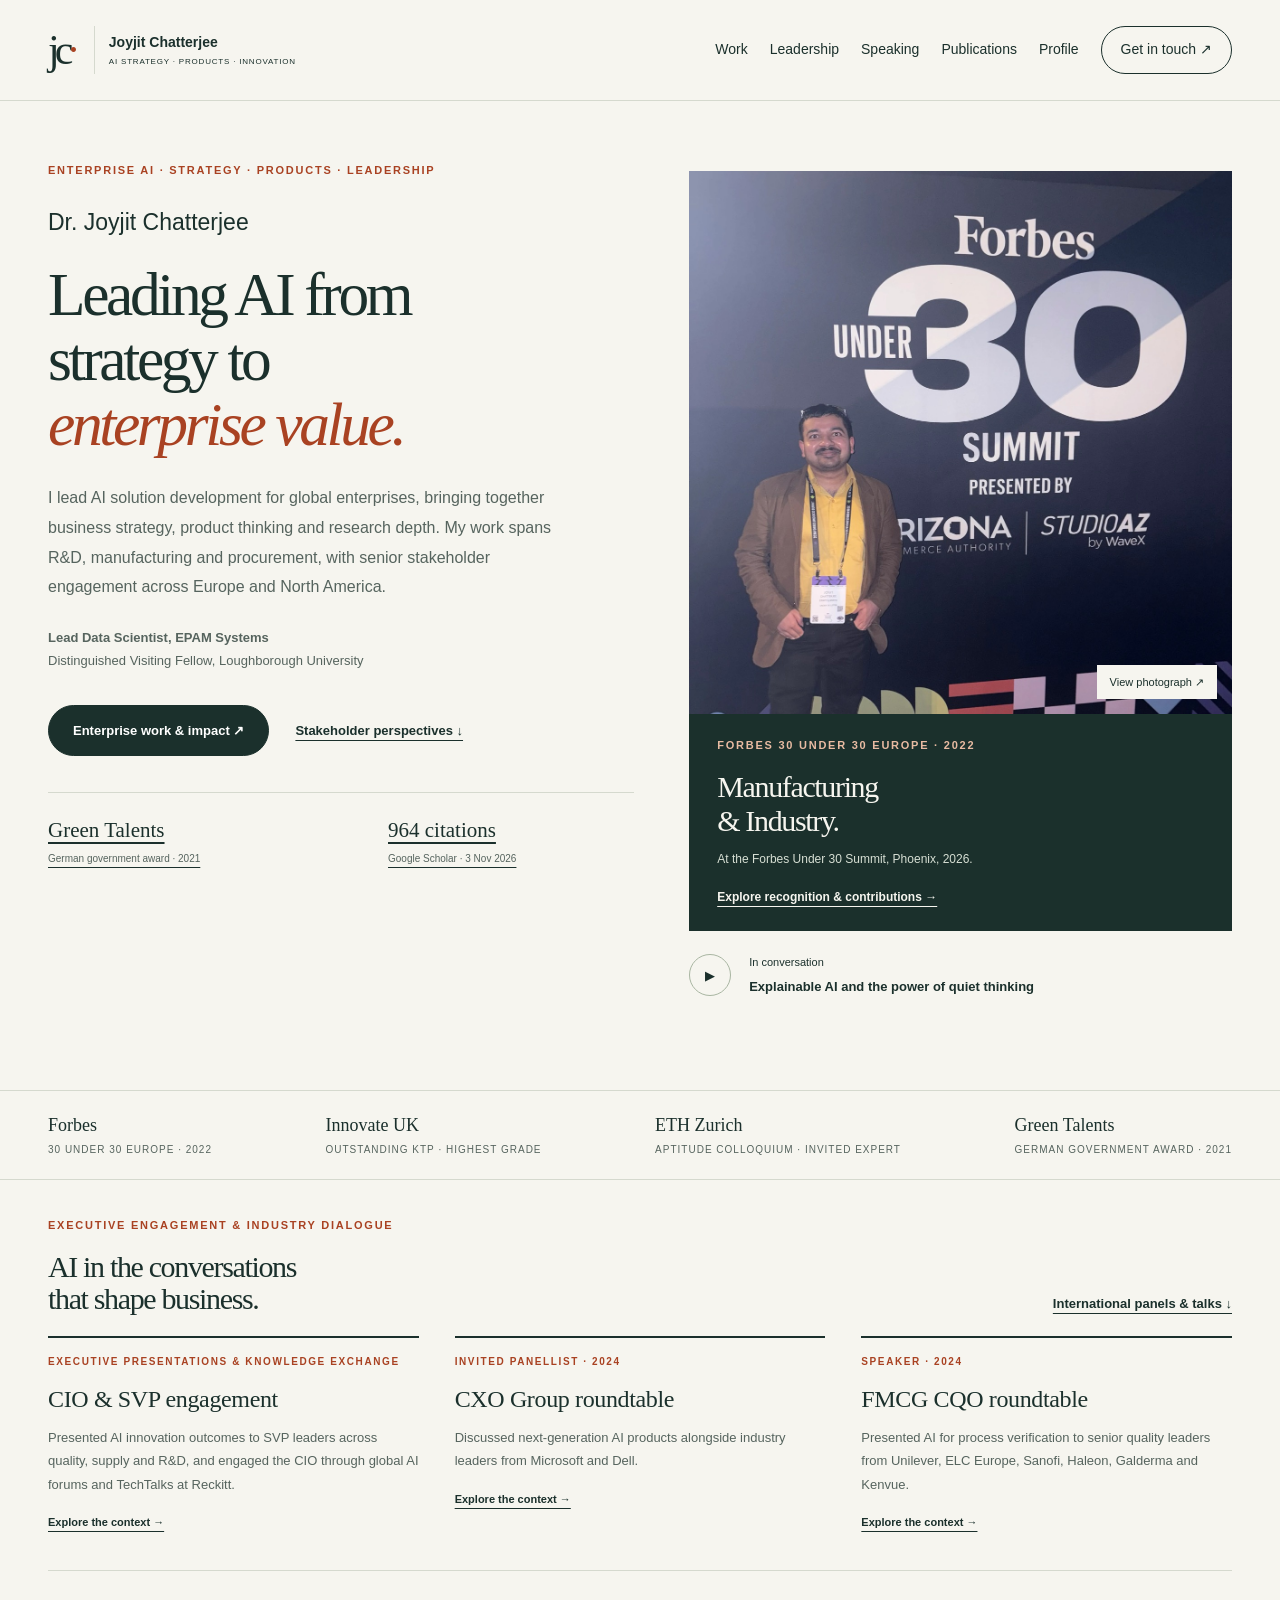
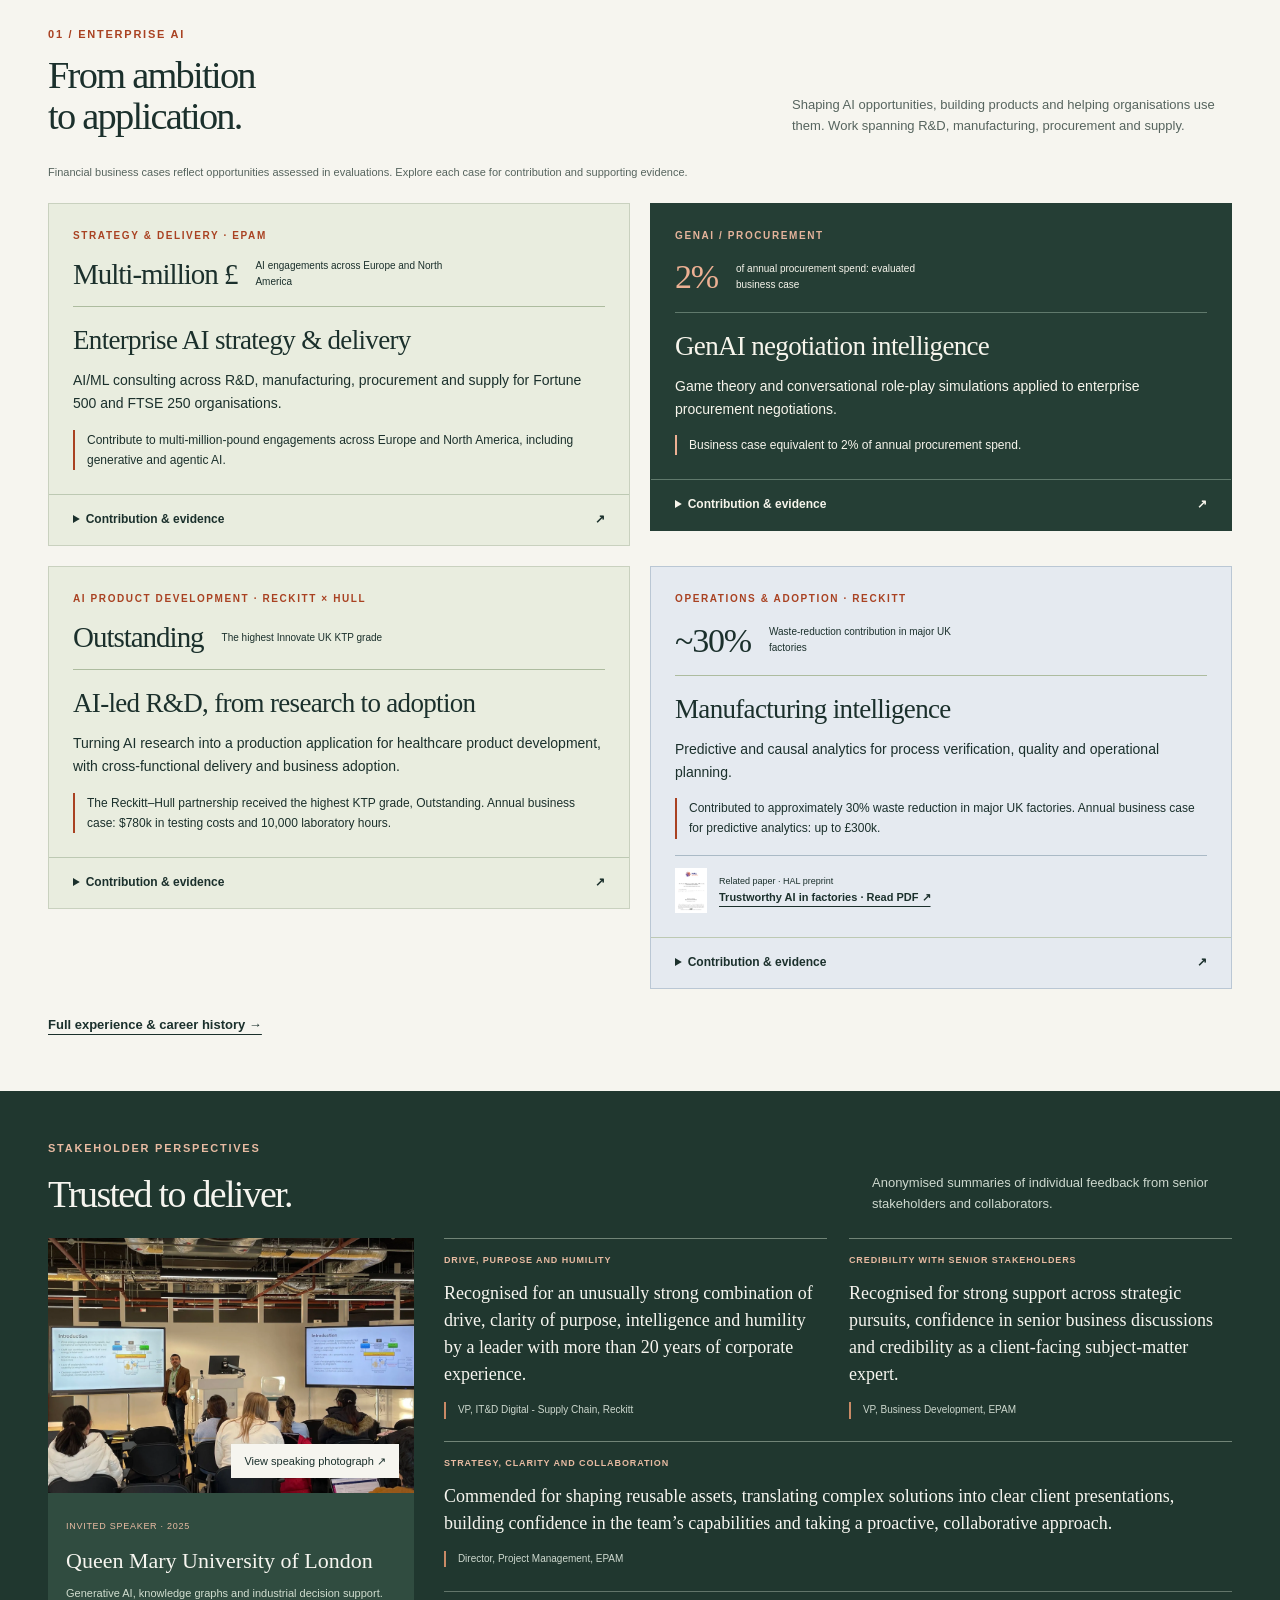
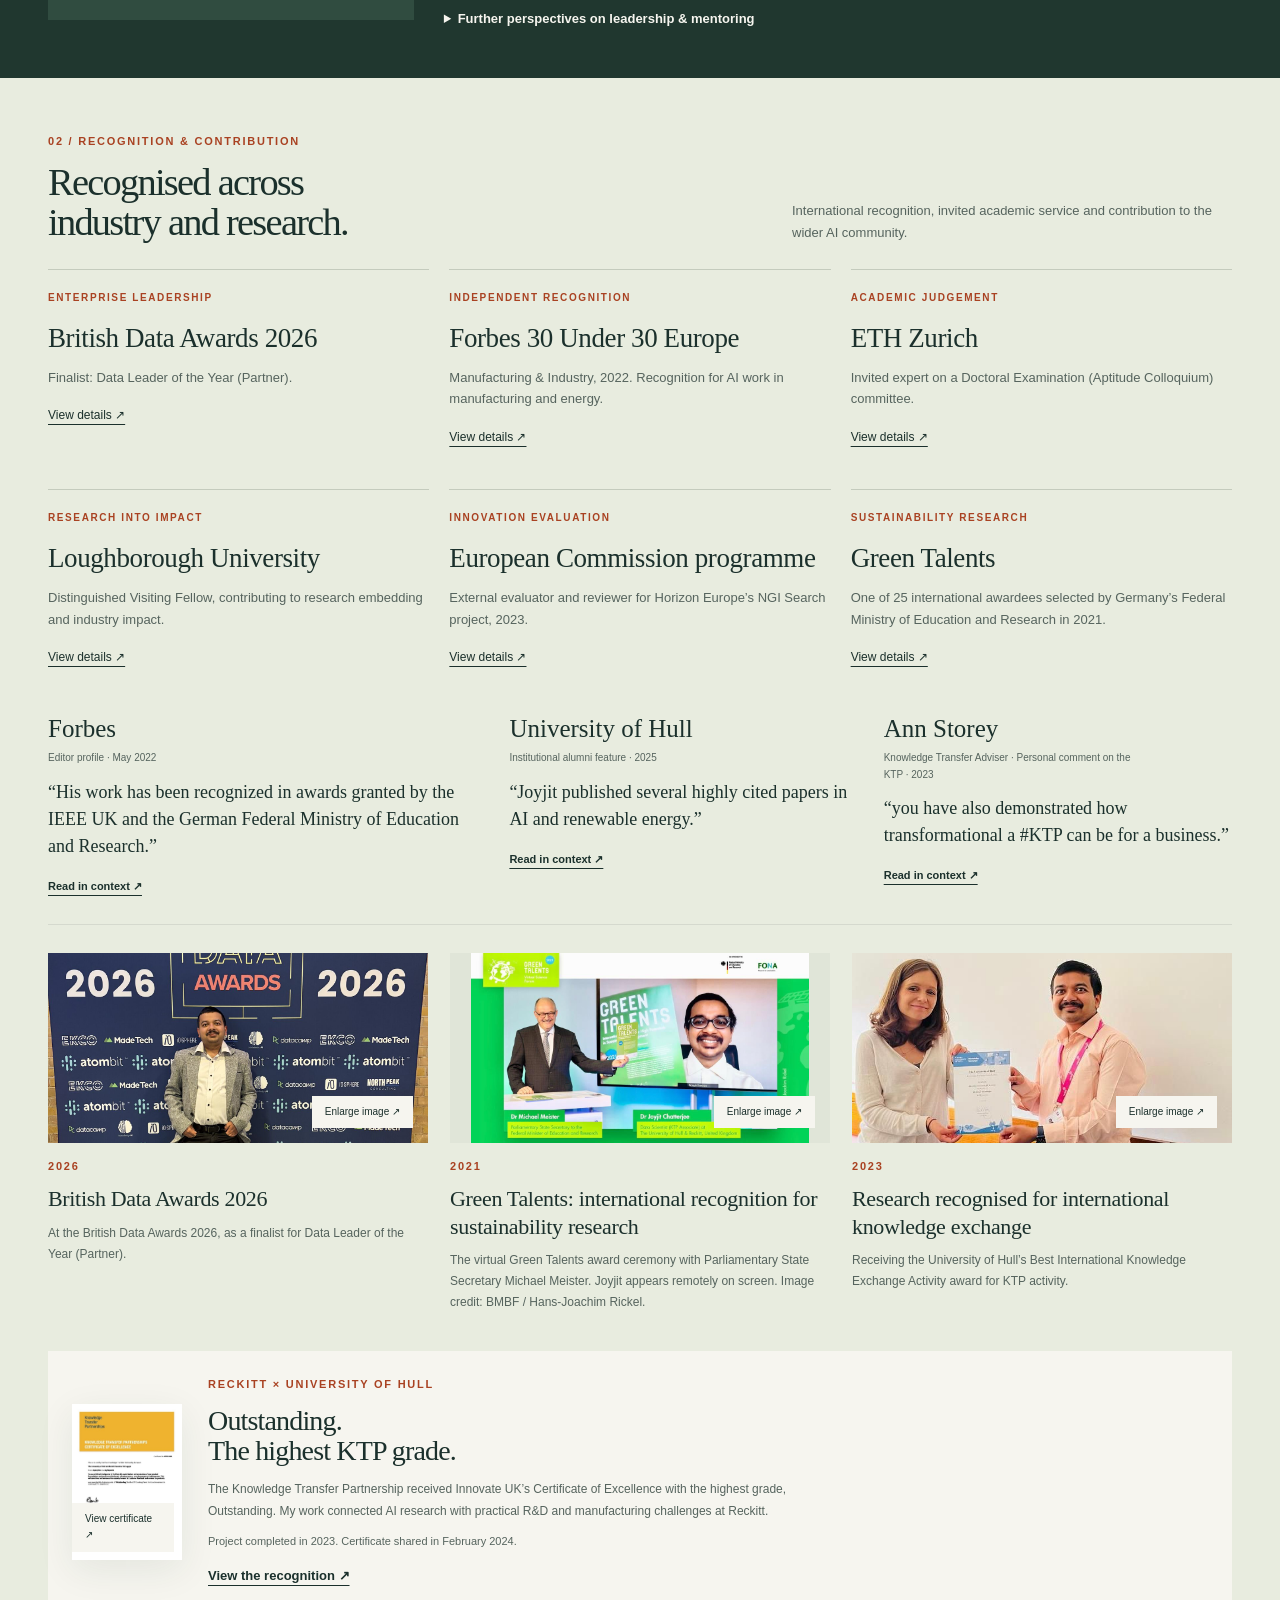
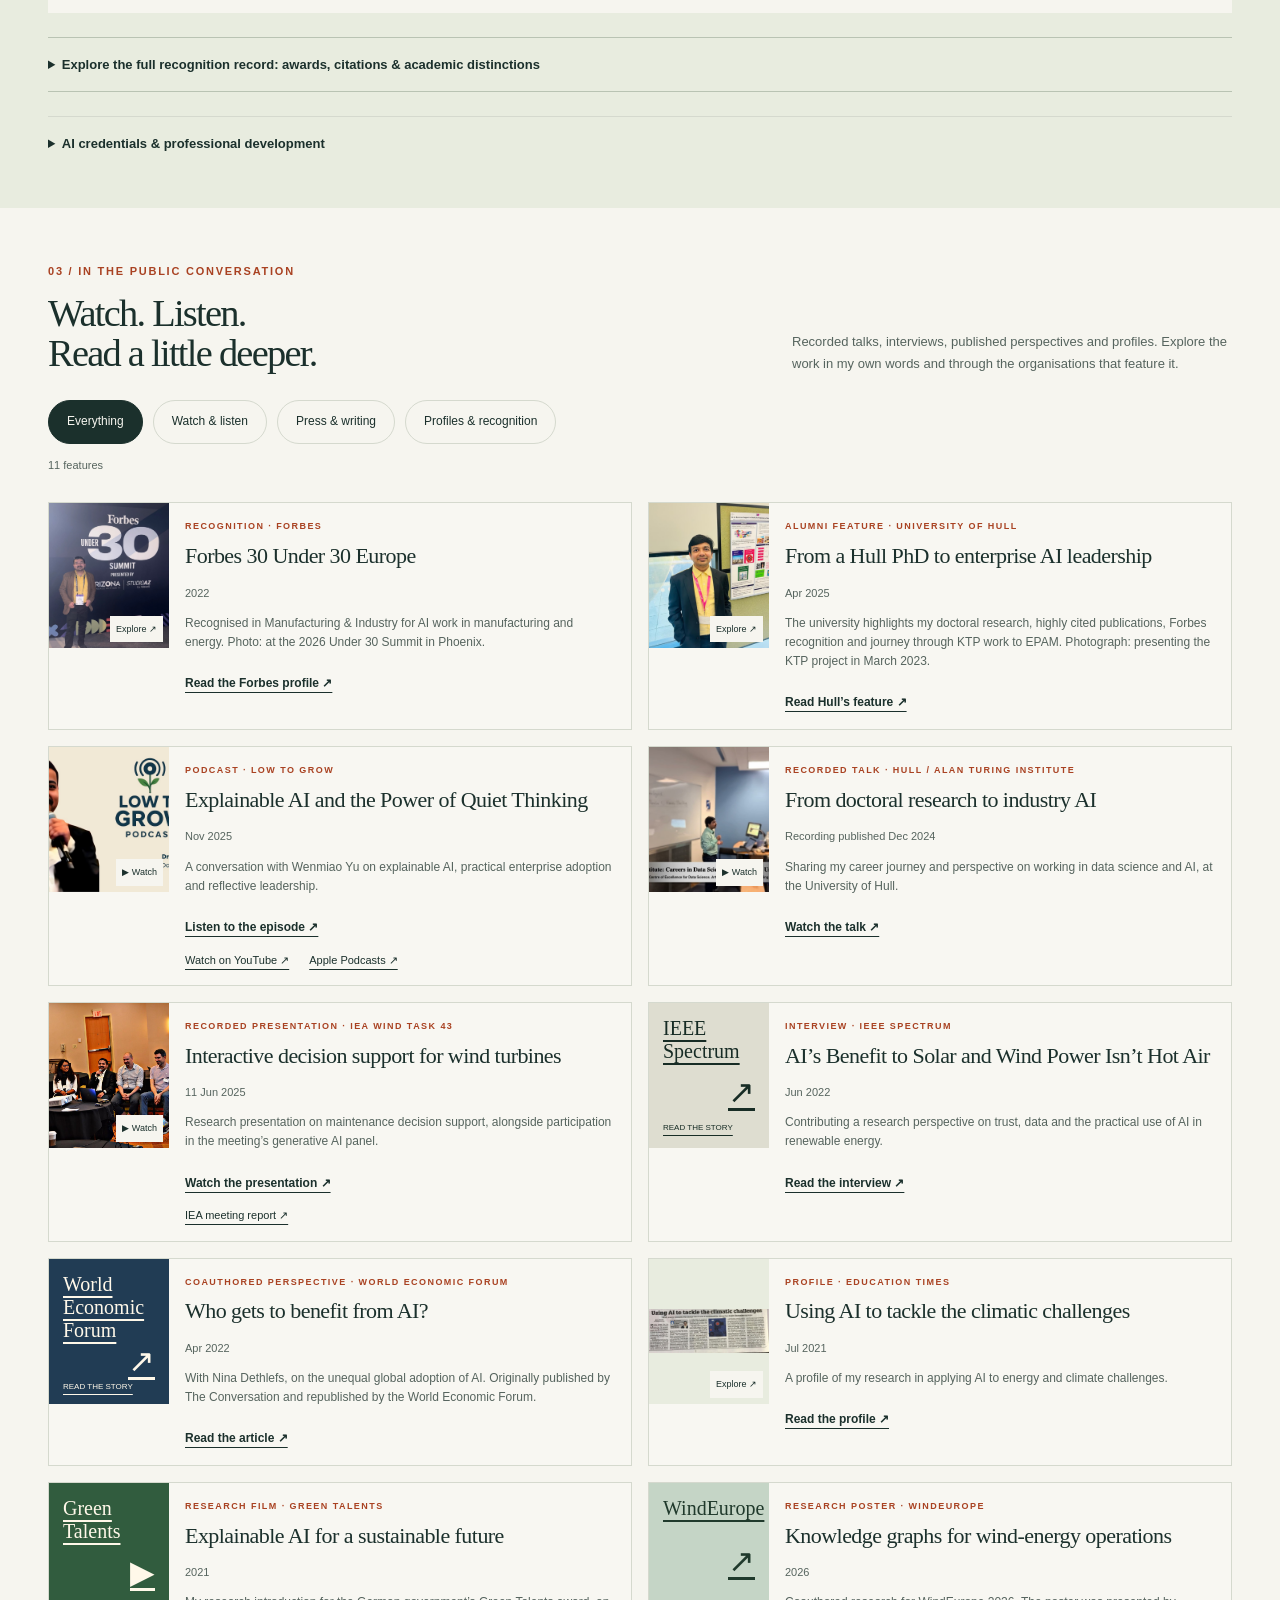
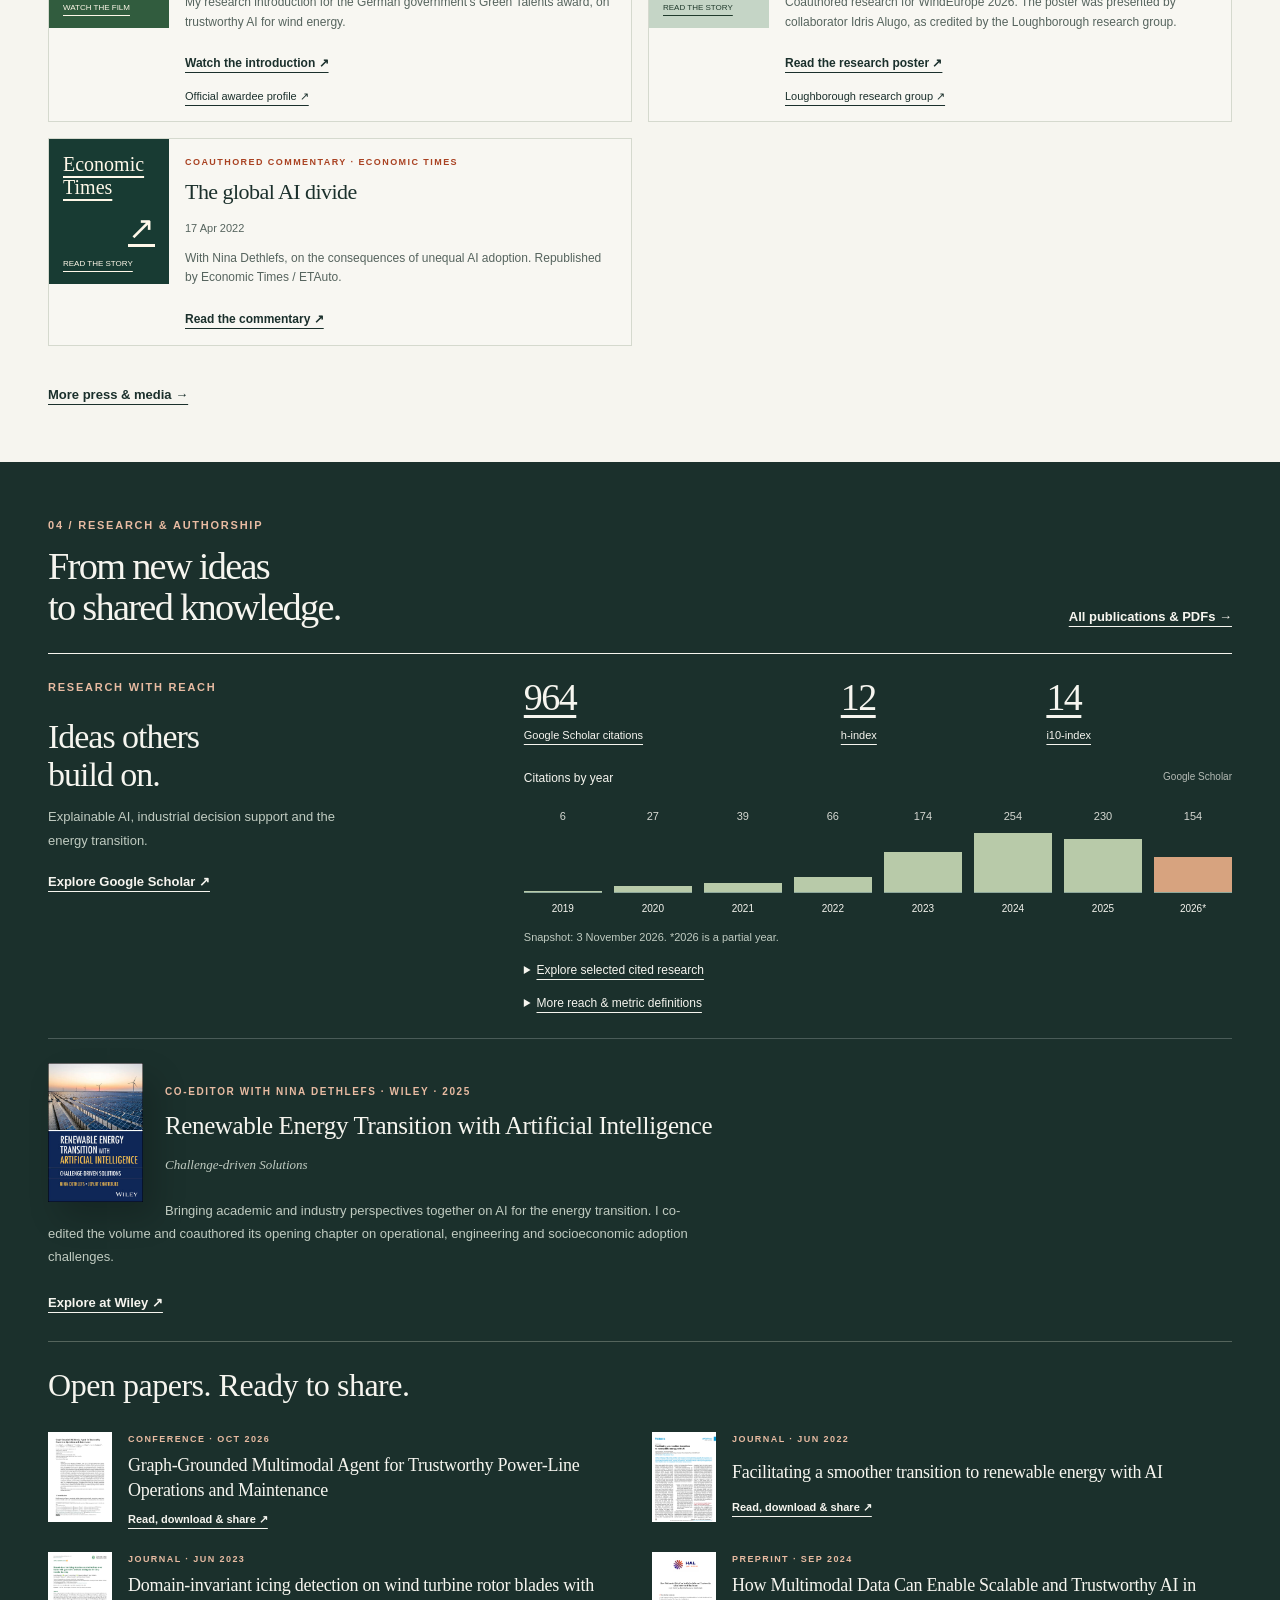
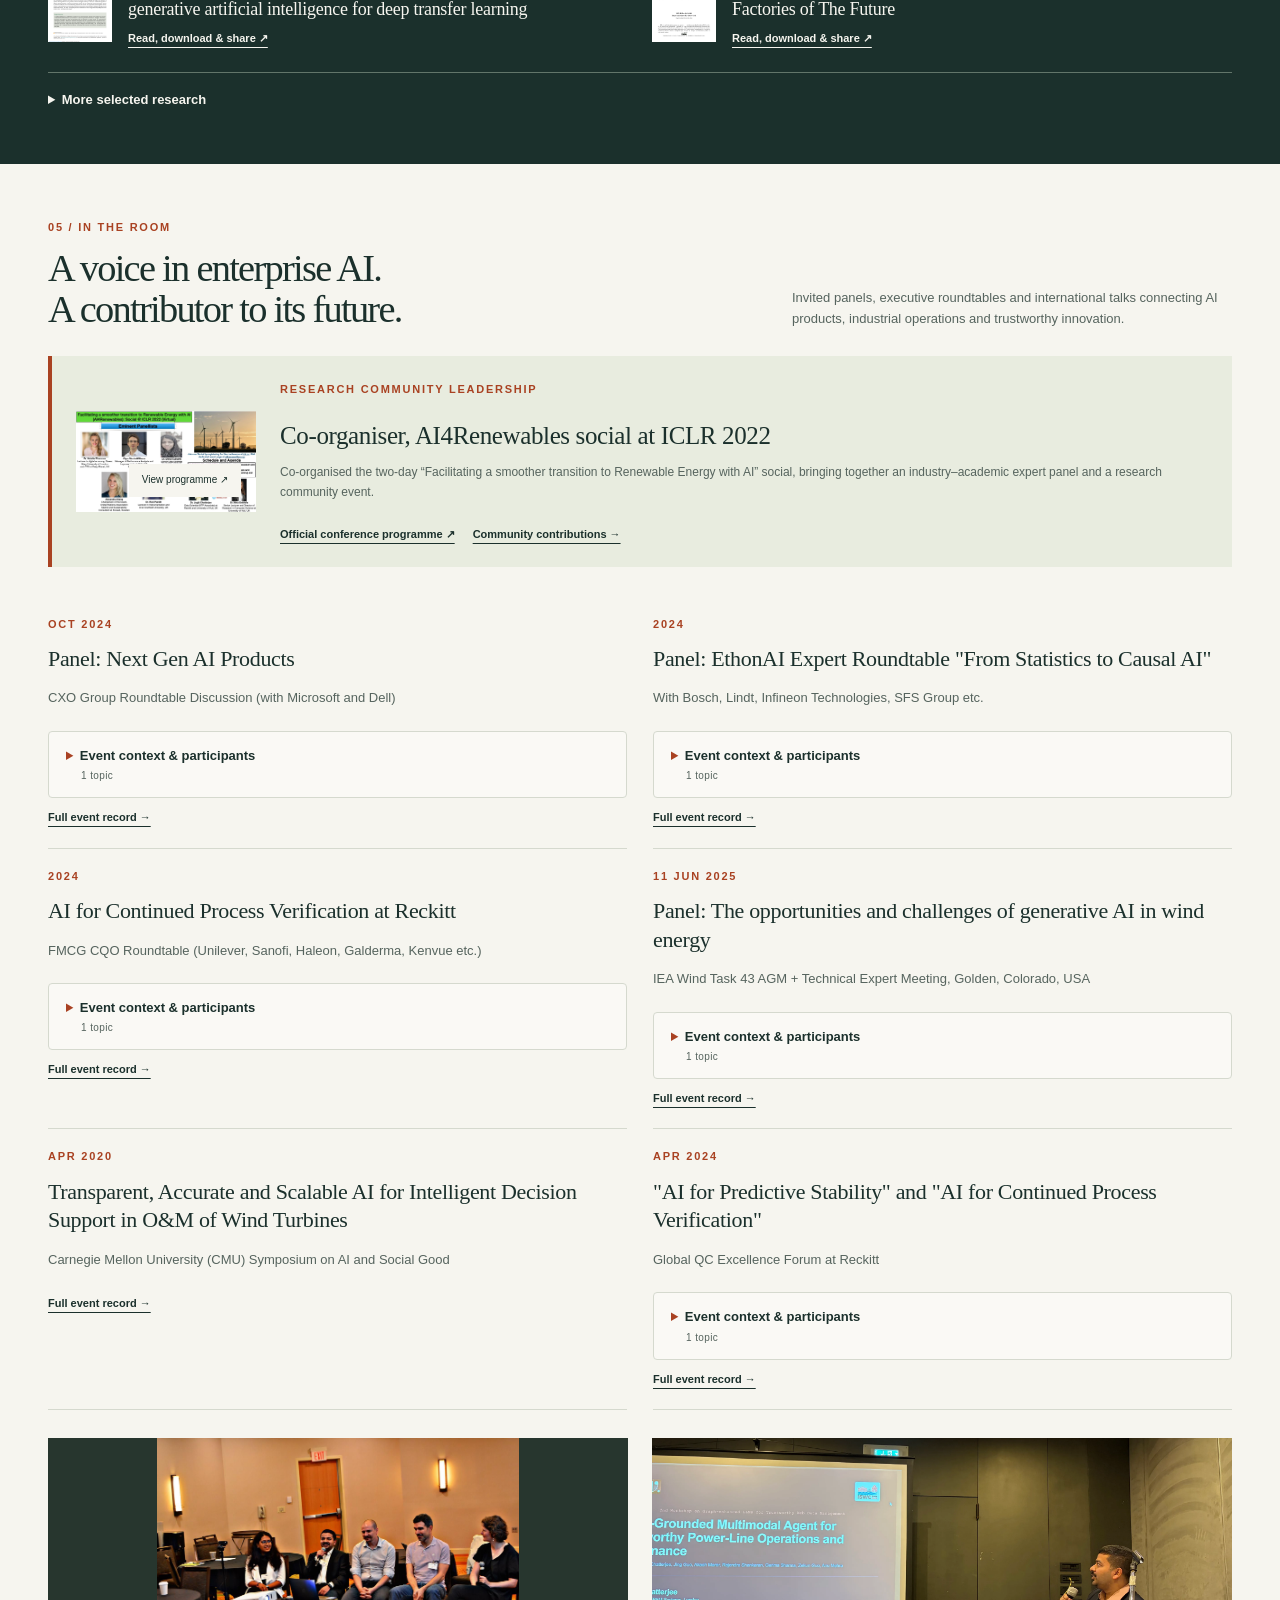
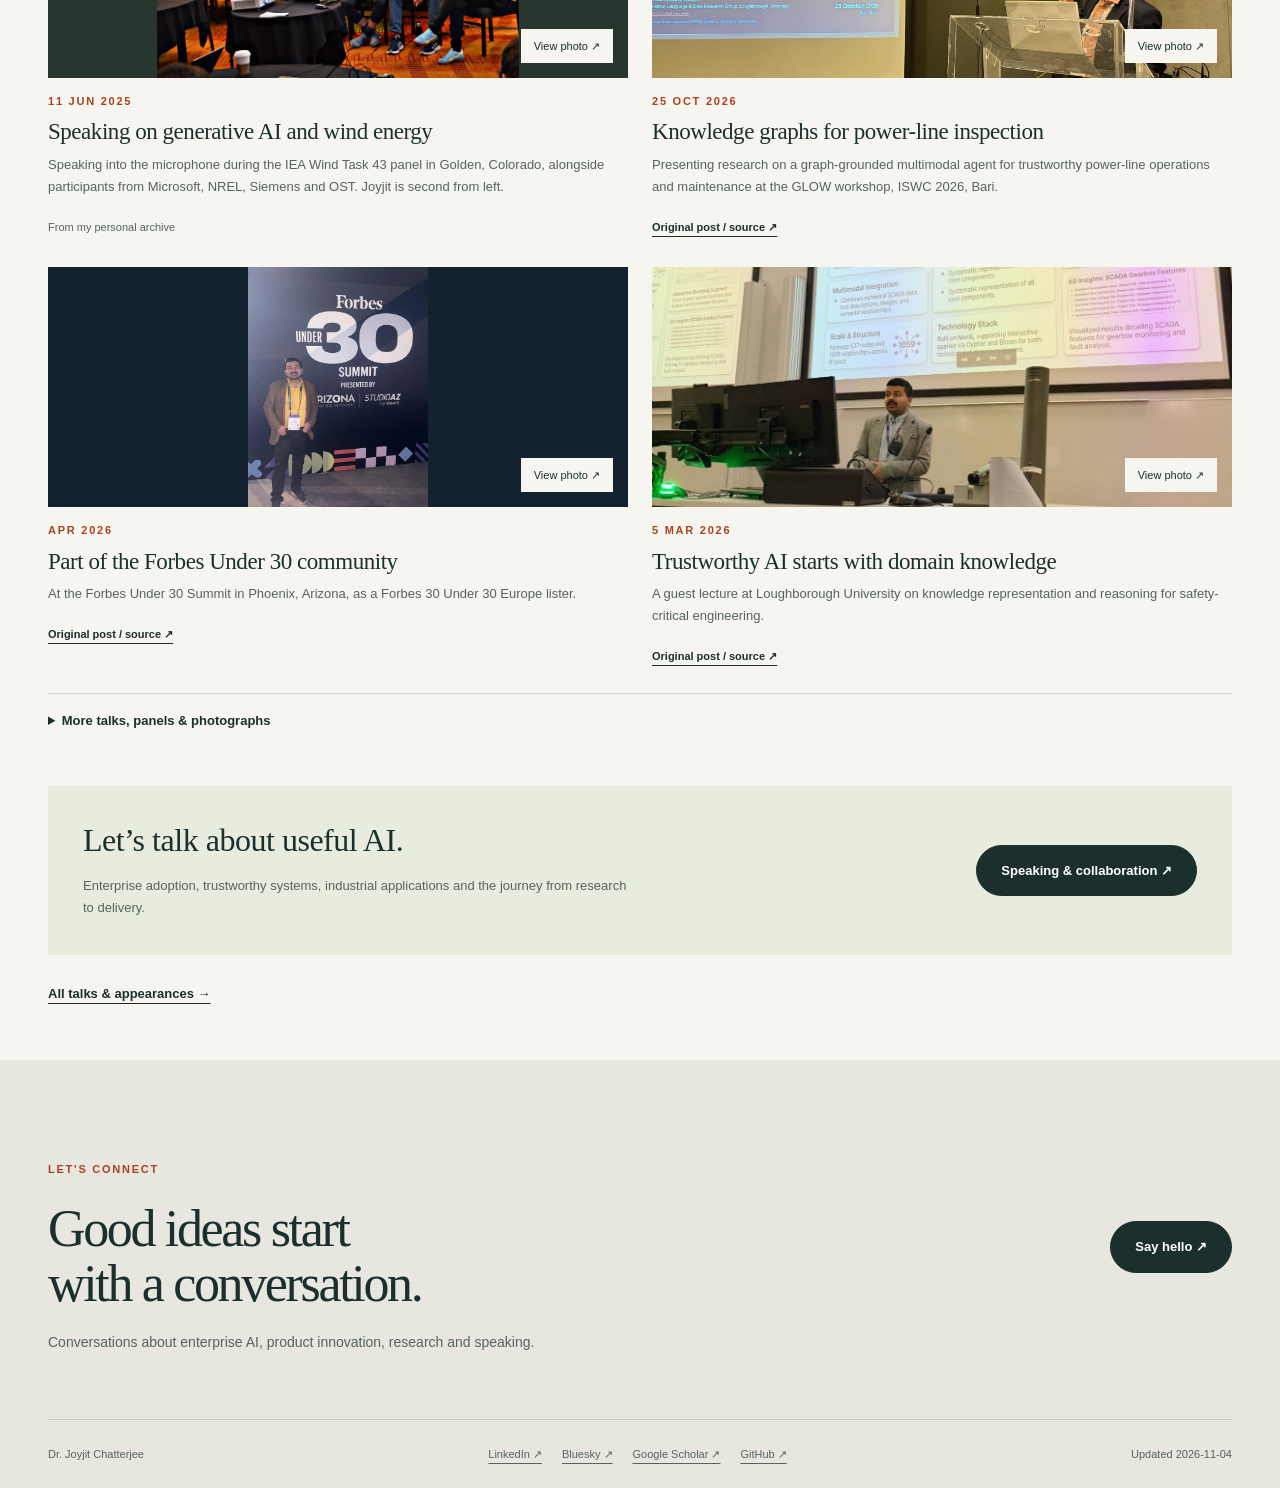
==== commit 2836dfd2: "Feature anonymised Reckitt VP feedback" ====
--- a/index.html
+++ b/index.html
@@ -24,7 +24,7 @@
 <div class="recognition"><div class="wrap"><a href="#recognition">Forbes<b>30 Under 30 Europe · 2022</b></a><a href="#recognition">Innovate UK<b>Outstanding KTP · Highest grade</b></a><a href="#recognition">ETH Zurich<b>Aptitude colloquium · Invited expert</b></a><a href="#recognition">Green Talents<b>German government award · 2021</b></a></div></div>
 <section class="executive-section wrap" id="executive-engagement"><div class="section-heading"><div><p class="eyebrow">Executive engagement & industry dialogue</p><h2>AI in the conversations<br>that shape business.</h2></div><a class="text-link" href="#speaking">International panels & talks ↓</a></div><div class="executive-grid"><article><p class="eyebrow">Executive presentations &amp; knowledge exchange</p><h3>CIO &amp; SVP engagement</h3><p>Presented AI innovation outcomes to SVP leaders across quality, supply and R&amp;D, and engaged the CIO through global AI forums and TechTalks at Reckitt.</p><a class="text-link" href="profile.html#experience-it-digital-data-scientist-supply-chain-senior-business-analyst">Explore the context →</a></article><article><p class="eyebrow">Invited panellist · 2024</p><h3>CXO Group roundtable</h3><p>Discussed next-generation AI products alongside industry leaders from Microsoft and Dell.</p><a class="text-link" href="profile.html#talks-panel-next-gen-ai-products">Explore the context →</a></article><article><p class="eyebrow">Speaker · 2024</p><h3>FMCG CQO roundtable</h3><p>Presented AI for process verification to senior quality leaders from Unilever, ELC Europe, Sanofi, Haleon, Galderma and Kenvue.</p><a class="text-link" href="profile.html#talks-ai-for-continued-process-verification-at-reckitt">Explore the context →</a></article></div></section>
 <section class="section homepage-section wrap" id="work"><div class="section-heading"><div><p class="eyebrow">01 / Enterprise AI</p><h2>From ambition<br>to application.</h2></div><p>Shaping AI opportunities, building products and helping organisations use them. Work spanning R&D, manufacturing, procurement and supply.</p></div><p class="impact-note">Financial business cases reflect opportunities assessed in evaluations. Explore each case for contribution and supporting evidence.</p><div class="enterprise-stories"><article class="enterprise-story story-enterprise-ai" id="enterprise-ai"><div class="story-copy"><p class="eyebrow">Strategy &amp; delivery · EPAM</p><div class="story-metric"><strong>Multi-million £</strong><span>AI engagements across Europe and North America</span></div><h3>Enterprise AI strategy &amp; delivery</h3><p class="story-summary">AI/ML consulting across R&amp;D, manufacturing, procurement and supply for Fortune 500 and FTSE 250 organisations.</p><p class="story-outcome">Contribute to multi-million-pound engagements across Europe and North America, including generative and agentic AI.</p></div><details class="story-depth"><summary>Contribution & evidence <span aria-hidden="true">↗</span></summary><div class="story-depth-body"><p class="story-contribution">Connect use-case discovery and RFP responses with project planning, proof of value and governance. Help assemble delivery teams, mentor data scientists and align senior stakeholders and domain experts.</p><ul class="approach-map"><li>Strategy &amp; value discovery</li><li>Product development</li><li>Adoption &amp; governance</li></ul><div class="story-highlight"><h4>Direct client delivery at EPAM</h4><p>Reckitt · Syngenta Group</p></div><div class="story-highlight"><h4>Pre-sales and use-case discovery support</h4><p>Qatar Airways · Unilever · Barry Callebaut · Brussels Airport Company · Cleveland Clinic Abu Dhabi · Adidas · Co-op · Currys · PPG Industries</p></div><details class="cv-details" data-cv-details><summary>Full responsibilities &amp; project detail<span class="detail-count">4 topics</span></summary><div class="detail-content"><section class="detail-group"><h4>Client delivery and opportunity development</h4><ul><li>Direct client delivery projects for Reckitt and Syngenta Group.</li><li>Supported the EPAM team with pitching and identifying ML and GenAI use cases for Qatar Airways, Unilever, Barry Callebaut, Brussels Airport Company, Cleveland Clinic Abu Dhabi, Adidas, Co-op, Currys and PPG Industries.</li><li>Supported pre-sales through solution pitches, RFP responses for new and existing accounts, and project planning.</li></ul></section><section class="detail-group"><h4>AI strategy, products and delivery</h4><ul><li>Lead AI/ML solution development across R&amp;D, manufacturing, procurement and supply services for Fortune 500 and FTSE 250 organisations within the UK and Western Europe AI/ML Consulting team.</li><li>Contribute to multi-million-pound data science engagements across Europe and North America, working with cross-functional global teams, client senior leadership and subject-matter experts.</li><li>Identify suitable business use cases, data streams, modelling approaches and governance strategies for decision support, cost efficiency and speed to market.</li><li>Work across strategy and governance, proof of concept, proof of value and end-to-end AI consulting, including GenAI engineering, data analytics and data science.</li></ul></section><section class="detail-group"><h4>Teams and knowledge sharing</h4><ul><li>Conduct technical and project interviews to help hire and assemble business analysts, data scientists and data engineers for client projects.</li><li>Mentor data scientists and senior data scientists.</li><li>Author articles for EPAM’s Supply Chain Management community, co-organise educational AI workshops for clients and review editorial content for the GenAI-X community.</li></ul></section><section class="detail-group"><h4>Technology and implementation</h4><ul><li>LLMs, retrieval-augmented generation (RAG), agentic AI, LangChain, PhiData, CrewAI and Azure OpenAI Service.</li><li>Python, Retool, Postman, pgAdmin and APIs for end-to-end AI/ML and GenAI solutions.</li></ul></section></div></details><a class="text-link" href="profile.html#experience-lead-data-scientist">Full career record →</a><a class="text-link" href="profile.html#experience">Experience &amp; responsibilities ↗</a></div></details></article><article class="enterprise-story story-procurement-ai" id="procurement-ai"><div class="story-copy"><p class="eyebrow">GenAI / Procurement</p><div class="story-metric"><strong>2%</strong><span>of annual procurement spend: evaluated business case</span></div><h3>GenAI negotiation intelligence</h3><p class="story-summary">Game theory and conversational role-play simulations applied to enterprise procurement negotiations.</p><p class="story-outcome">Business case equivalent to 2% of annual procurement spend.</p></div><details class="story-depth"><summary>Contribution & evidence <span aria-hidden="true">↗</span></summary><div class="story-depth-body"><p class="story-contribution">Worked with buyers and category managers, senior IT product owners and platform team stakeholders on a GenAI negotiation intelligence platform.</p><ul class="approach-map"><li>Game theory</li><li>Conversational role-play</li><li>Buyer &amp; category engagement</li></ul><div class="story-highlight"><h4>Commercial and technology stakeholders</h4><p>Buyers · Category managers · Senior IT product owners · Platform teams</p></div><details class="cv-details" data-cv-details><summary>Full responsibilities &amp; project detail<span class="detail-count">2 topics</span></summary><div class="detail-content"><section class="detail-group"><h4>Contribution and evaluated value</h4><ul><li>Worked on a GenAI negotiation intelligence platform supporting procurement negotiations.</li><li>Evaluation demonstrated savings potential equivalent to 2% of the company’s annual procurement spend. This represents potential benefits demonstrated in evaluation, not realised savings.</li></ul></section><section class="detail-group"><h4>Product approach and stakeholder engagement</h4><ul><li>Used game theory and conversational role-play simulations within the negotiation intelligence platform.</li><li>Engaged buyers and category managers, senior IT product owners and platform team stakeholders.</li></ul></section></div></details><a class="text-link" href="profile.html#selected-projects-genai-negotiation-intelligence-platform">Full career record →</a><a class="text-link" href="profile.html#selected-projects">Project background ↗</a></div></details></article><article class="enterprise-story story-rd-product" id="rd-product"><div class="story-copy"><p class="eyebrow">AI product development · Reckitt × Hull</p><div class="story-metric"><strong>Outstanding</strong><span>The highest Innovate UK KTP grade</span></div><h3>AI-led R&amp;D, from research to adoption</h3><p class="story-summary">Turning AI research into a production application for healthcare product development, with cross-functional delivery and business adoption.</p><p class="story-outcome">The Reckitt–Hull partnership received the highest KTP grade, Outstanding. Annual business case: $780k in testing costs and 10,000 laboratory hours.</p></div><details class="story-depth"><summary>Contribution & evidence <span aria-hidden="true">↗</span></summary><div class="story-depth-body"><p class="story-contribution">Led the AI workstream across models, interfaces and deployment, collaborating with R&amp;D scientists, engineers and UI/UX specialists. Supported uptake through leadership engagement and skills transfer.</p><ul class="approach-map"><li>Research</li><li>Production application</li><li>Business adoption</li></ul><details class="cv-details" data-cv-details><summary>Full responsibilities &amp; project detail<span class="detail-count">4 topics</span></summary><div class="detail-content"><section class="detail-group"><h4>Partnership and recognised delivery</h4><ul><li>Led the AI workstream in a $200k jointly funded Knowledge Transfer Partnership between Reckitt and the University of Hull, supported by Innovate UK and UKRI.</li><li>The partnership received Innovate UK’s Certificate of Excellence with an Outstanding rating, the highest possible grade.</li></ul></section><section class="detail-group"><h4>From research to a usable AI product</h4><ul><li>Developed an AI application for decision support in shelf-life prediction of healthcare products, estimating active-ingredient overage early in development.</li><li>Worked from model development through production application development, including accessible interfaces and user experience, collaborating with Reckitt’s Global Data Science team on cloud deployment.</li><li>Combined laboratory data with chemistry knowledge to improve stability prediction and formulation optimisation, including limited-data settings, for pharmaceutical and nutraceutical products.</li><li>Collaborated with R&amp;D scientists, ML engineers, data scientists and UI/UX developers across North America and Europe to plan development and meet milestones and deliverables.</li></ul></section><section class="detail-group"><h4>Evaluation and resource efficiency</h4><ul><li>Evaluation demonstrated potential annual reductions of approximately $780k in stability-testing costs and 10,000 laboratory hours, with potential energy savings of more than 2,000 kWh per year.</li><li>Helped reduce raw-material waste by predicting early which new formulations were likely to fail intended shelf-life specifications.</li><li>Coauthored a poster accepted for Reckitt’s first Science Inside Symposium, organised by the Chief R&amp;D Officer in Hull.</li></ul></section><section class="detail-group"><h4>AI adoption and longer-term strategy</h4><ul><li>Helped shape a long-term plan for intelligent data analysis in product design and testing, translating research into commercially useful corporate applications.</li><li>Investigated explainable AI components to make predictions transparent and build understanding of the domain.</li><li>Supported AI awareness and uptake through TechTalks with senior leadership including the CIO, presentations to the SVP IT&amp;D R&amp;D, and cohosting AI forums for the IT&amp;D R&amp;D group.</li><li>Developed colleagues’ data and AI capabilities through learning sessions, specialist workshops and regular discussion.</li></ul></section></div></details><figure class="story-evidence"><a class="evidence-image" href="assets/images/hull-rd-talk.jpg" data-viewer="image" data-title="AI for healthcare product development" data-caption="Presenting the Reckitt–Hull shelf-life prediction application at the University of Hull. The slide reports the scale of the research data and evaluation-based benefits."><img src="assets/images/hull-rd-talk.jpg" width="1600" height="1200" alt="Presenting the Reckitt–Hull shelf-life prediction application at the University of Hull. The slide reports the scale of the research data and evaluation-based benefits." loading="lazy"><span class="enlarge">View presentation photograph ↗</span></a><figcaption>Presenting the Reckitt–Hull shelf-life prediction application at the University of Hull. The slide reports the scale of the research data and evaluation-based benefits.</figcaption></figure><a class="text-link" href="profile.html#experience-it-digital-data-scientist-r-d-ktp-associate">Full career record →</a><a class="text-link" href="https://www.hull.ac.uk/collaborate/services-for-business/work-with-our-experts">University of Hull partnership story ↗</a></div></details></article><article class="enterprise-story story-manufacturing" id="manufacturing"><div class="story-copy"><p class="eyebrow">Operations &amp; adoption · Reckitt</p><div class="story-metric"><strong>~30%</strong><span>Waste-reduction contribution in major UK factories</span></div><h3>Manufacturing intelligence</h3><p class="story-summary">Predictive and causal analytics for process verification, quality and operational planning.</p><p class="story-outcome">Contributed to approximately 30% waste reduction in major UK factories. Annual business case for predictive analytics: up to £300k.</p><a class="story-paper-link" href="assets/papers/multimodal-factories.pdf"><img src="assets/images/multimodal-factories-preview.png" width="708" height="1000" loading="lazy" alt="Manufacturing AI paper preview"><span>Related paper · HAL preprint<strong>Trustworthy AI in factories · Read PDF ↗</strong></span></a></div><details class="story-depth"><summary>Contribution & evidence <span aria-hidden="true">↗</span></summary><div class="story-depth-body"><p class="story-contribution">Connected manufacturing, quality and process data; supported causal AI adoption across factories; developed logistics and capacity-planning tools and engaged quality and IT leadership.</p><ul class="approach-map"><li>Process intelligence</li><li>Quality decisions</li><li>Operational improvement</li></ul><div class="story-highlight"><h4>Supporting a multi-billion-pound portfolio</h4><p>Nurofen · Strepsils · Airborne</p></div><div class="story-highlight"><h4>How Multimodal Data Can Enable Scalable and Trustworthy AI in Factories of The Future</h4><p>Coauthored at Reckitt, this perspective proposes a shared data foundation across R&amp;D, production, quality and supply chains. It connects equipment effectiveness and operational decisions with explainable AI, domain expertise and human oversight.</p><div class="story-paper-links"><a href="assets/papers/multimodal-factories.pdf" download>Download PDF</a><a href="research.html#download-multimodal-factories">Authors & publication details →</a></div></div><details class="cv-details" data-cv-details><summary>Full responsibilities &amp; project detail<span class="detail-count">6 topics</span></summary><div class="detail-content"><section class="detail-group"><h4>Business scope and cross-functional delivery</h4><ul><li>Worked with IT&amp;D, R&amp;D, Supply and Global Data Science teams across the UK, USA, India and Poland on pharmaceutical and nutraceutical brands including Nurofen, Strepsils and Airborne, supporting a multi-billion-pound portfolio.</li><li>Presented AI innovation outcomes to the SVP Quality and SVP IT&amp;D Supply, and engaged the CIO and Global Data Science team through Reckitt’s AI/ML Community of Practice.</li></ul></section><section class="detail-group"><h4>Manufacturing quality, waste and operational performance</h4><ul><li>Developed a scalable data model for Continued Process Verification (CPV), covering formulation and packaging, manufacturing stages, input raw-material attributes and finished-product outputs.</li><li>Integrated SAP, environmental management, quality-control and historian process-parameter data with input from subject-matter experts across Europe and North America.</li><li>Performed exploratory analysis, preprocessing, statistical analysis, nonlinear predictive modelling, root-cause analysis and causal inference. Evaluation demonstrated savings potential of up to £300k per year.</li><li>Contributed to approximately 30% waste reduction in major UK factories and to the adoption of data-led continuous improvement in manufacturing and quality control.</li><li>Targeted the availability, quality and performance components of Overall Equipment Effectiveness through predictive maintenance, CPV, predictive stability and real-time insights, with an emphasis on reducing raw-material and packaging waste.</li></ul></section><section class="detail-group"><h4>Operational tools and accessible insights</h4><ul><li>Used open-source LLMs through Ollama and LangChain to turn complex manufacturing analytics into explanations accessible to subject-matter experts.</li><li>Built models for Agile team capacity and resource planning using historical Program Increment data, user stories and feature counts.</li><li>Developed a Cost-to-Serve logistics tool to identify shipment consolidation opportunities and convert Less than Truck Load (LTL) into Full Truck Load (FTL).</li></ul></section><section class="detail-group"><h4>Adoption, proof of value and connected initiatives</h4><ul><li>Led the IT&amp;D contribution to adopting a causal-AI manufacturing analytics platform, supporting factory proof-of-value demonstrations, data transformations and strategic engagement with subject-matter experts.</li><li>Expanded predictive stability analysis by connecting Ongoing Stability Studies data from SAP and QC Supply with the existing R&amp;D model built using LIMS data.</li><li>Initiated a predictive-maintenance proof of concept using factory condition-monitoring data.</li><li>Supported manufacturing colleagues in encouraging augmented- and virtual-reality adoption for predictive maintenance and training operations and maintenance personnel.</li></ul></section><section class="detail-group"><h4>Industry forums, responsible AI and mentoring</h4><ul><li>Represented Reckitt at the FMCG CQO Roundtable alongside quality leaders from Unilever, ELC Europe, Sanofi, Haleon, Galderma and Kenvue.</li><li>Joined the EthonAI expert roundtable “From Statistics to Causal AI” with industry leaders from Bosch, Lindt, Infineon Technologies and SFS Group.</li><li>Presented at internal forums including the Global QC Excellence Forum and delivered talks in Global QC workshops.</li><li>Contributed case studies for Responsible AI training, educated supply-chain colleagues through workshops, and mentored graduates and interns while delegating appropriate tasks.</li></ul></section><section class="detail-group"><h4>Research contribution: trustworthy AI for manufacturing</h4><ul><li>Coauthored “How Multimodal Data Can Enable Scalable and Trustworthy AI in Factories of The Future” with Rajendra Shankaran and Nina Dethlefs, published as a HAL preprint in September 2024. The paper lists Reckitt affiliations for both industry coauthors and the University of Hull for Dethlefs.</li><li>Proposed a holistic manufacturing data model connecting R&amp;D, production, quality and logistics to support equipment effectiveness, process verification, predictive stability and cost-to-serve decisions. The perspective emphasises domain-expert validation, explainability and human oversight.</li></ul></section></div></details><a class="text-link" href="profile.html#experience-it-digital-data-scientist-supply-chain-senior-business-analyst">Full career record →</a><a class="text-link" href="profile.html#experience">Experience &amp; responsibilities ↗</a></div></details></article></div><a class="text-link" href="profile.html#experience">Full experience & career history →</a></section>
-<section class="feedback-section" id="feedback"><div class="wrap"><div class="section-heading"><div><p class="eyebrow">Stakeholder perspectives</p><h2>Trusted to deliver.</h2></div><p>Anonymised summaries of individual feedback from senior stakeholders and collaborators.</p></div><div class="feedback-editorial"><figure class="feedback-photo"><a href="assets/images/qmul.jpg" data-viewer="image" data-title="GenAI meets the wind industry" data-caption="An invited talk for Queen Mary University of London on generative AI, knowledge graphs and Wind Task 43, at the London City Institute of Technology campus."><img src="assets/images/qmul.jpg" width="2000" height="1500" loading="lazy" alt="Joyjit speaking to an audience with slides showing AI and knowledge graphs for wind turbine operations and maintenance."><span class="enlarge">View speaking photograph ↗</span></a><figcaption><span>Invited speaker · 2025</span><strong>Queen Mary University of London</strong><p>Generative AI, knowledge graphs and industrial decision support.</p></figcaption></figure><div><div class="feedback-grid"><article class="feedback-card"><p class="eyebrow">Credibility with senior stakeholders</p><p class="feedback-summary">Recognised for strong support across strategic pursuits, confidence in senior business discussions and credibility as a client-facing subject-matter expert.</p><p class="feedback-role">VP, Business Development, EPAM</p></article><article class="feedback-card"><p class="eyebrow">Strategy, clarity and collaboration</p><p class="feedback-summary">Commended for shaping reusable assets, translating complex solutions into clear client presentations, building confidence in the team’s capabilities and taking a proactive, collaborative approach.</p><p class="feedback-role">Director, Project Management, EPAM</p></article><article class="feedback-card"><p class="eyebrow">Ownership and dependable delivery</p><p class="feedback-summary">Described as highly dependable and dedicated, consistently exceeding expectations, taking full ownership of responsibilities and proactively addressing challenges to deliver commitments on time.</p><p class="feedback-role">IT&amp;D Product Manager at Global CPG company</p></article></div><details class="section-more"><summary>Further perspectives on leadership & mentoring</summary><div class="feedback-grid"><article class="feedback-card"><p class="eyebrow">Mentorship and rigorous thinking</p><p class="feedback-summary">Recognised for deep AI knowledge, applying academic rigour to business problems, mentoring colleagues and working effectively across stakeholders to help the team achieve its goals.</p><p class="feedback-role">Former senior colleague, EPAM</p></article><article class="feedback-card"><p class="eyebrow">Leadership across research and industry</p><p class="feedback-summary">Described as self-directed and reliable, combining practical AI expertise with original thinking, strong leadership skills and the ability to communicate complex ideas across technical and business audiences.</p><p class="feedback-role">Professor, Loughborough University</p></article></div></details></div></div></div></section>
+<section class="feedback-section" id="feedback"><div class="wrap"><div class="section-heading"><div><p class="eyebrow">Stakeholder perspectives</p><h2>Trusted to deliver.</h2></div><p>Anonymised summaries of individual feedback from senior stakeholders and collaborators.</p></div><div class="feedback-editorial"><figure class="feedback-photo"><a href="assets/images/qmul.jpg" data-viewer="image" data-title="GenAI meets the wind industry" data-caption="An invited talk for Queen Mary University of London on generative AI, knowledge graphs and Wind Task 43, at the London City Institute of Technology campus."><img src="assets/images/qmul.jpg" width="2000" height="1500" loading="lazy" alt="Joyjit speaking to an audience with slides showing AI and knowledge graphs for wind turbine operations and maintenance."><span class="enlarge">View speaking photograph ↗</span></a><figcaption><span>Invited speaker · 2025</span><strong>Queen Mary University of London</strong><p>Generative AI, knowledge graphs and industrial decision support.</p></figcaption></figure><div><div class="feedback-grid"><article class="feedback-card"><p class="eyebrow">Drive, purpose and humility</p><p class="feedback-summary">Recognised for an unusually strong combination of drive, clarity of purpose, intelligence and humility by a leader with more than 20 years of corporate experience.</p><p class="feedback-role">VP, IT&amp;D Digital - Supply Chain, Reckitt</p></article><article class="feedback-card"><p class="eyebrow">Credibility with senior stakeholders</p><p class="feedback-summary">Recognised for strong support across strategic pursuits, confidence in senior business discussions and credibility as a client-facing subject-matter expert.</p><p class="feedback-role">VP, Business Development, EPAM</p></article><article class="feedback-card"><p class="eyebrow">Strategy, clarity and collaboration</p><p class="feedback-summary">Commended for shaping reusable assets, translating complex solutions into clear client presentations, building confidence in the team’s capabilities and taking a proactive, collaborative approach.</p><p class="feedback-role">Director, Project Management, EPAM</p></article></div><details class="section-more"><summary>Further perspectives on leadership & mentoring</summary><div class="feedback-grid"><article class="feedback-card"><p class="eyebrow">Ownership and dependable delivery</p><p class="feedback-summary">Described as highly dependable and dedicated, consistently exceeding expectations, taking full ownership of responsibilities and proactively addressing challenges to deliver commitments on time.</p><p class="feedback-role">IT&amp;D Product Manager at Global CPG company</p></article><article class="feedback-card"><p class="eyebrow">Mentorship and rigorous thinking</p><p class="feedback-summary">Recognised for deep AI knowledge, applying academic rigour to business problems, mentoring colleagues and working effectively across stakeholders to help the team achieve its goals.</p><p class="feedback-role">Former senior colleague, EPAM</p></article><article class="feedback-card"><p class="eyebrow">Leadership across research and industry</p><p class="feedback-summary">Described as self-directed and reliable, combining practical AI expertise with original thinking, strong leadership skills and the ability to communicate complex ideas across technical and business audiences.</p><p class="feedback-role">Professor, Loughborough University</p></article></div></details></div></div></div></section>
 <section class="recognition-section" id="recognition"><div class="section homepage-section wrap"><div class="section-heading"><div><p class="eyebrow">02 / Recognition & contribution</p><h2>Recognised across<br>industry and research.</h2></div><p>International recognition, invited academic service and contribution to the wider AI community.</p></div><div class="credential-grid"><article class="credential"><p class="eyebrow">Enterprise leadership</p><h3>British Data Awards 2026</h3><p>Finalist: Data Leader of the Year (Partner).</p><a href="https://predatech.co.uk/british-data-awards-2026-finalists/" aria-label="View details: British Data Awards 2026">View details ↗</a></article><article class="credential"><p class="eyebrow">Independent recognition</p><h3>Forbes 30 Under 30 Europe</h3><p>Manufacturing &amp; Industry, 2022. Recognition for AI work in manufacturing and energy.</p><a href="https://www.forbes.com/profile/joyjit-chatterjee/" aria-label="View details: Forbes 30 Under 30 Europe">View details ↗</a></article><article class="credential"><p class="eyebrow">Academic judgement</p><h3>ETH Zurich</h3><p>Invited expert on a Doctoral Examination (Aptitude Colloquium) committee.</p><a href="profile.html#reviews" aria-label="View details: ETH Zurich">View details ↗</a></article><article class="credential"><p class="eyebrow">Research into impact</p><h3>Loughborough University</h3><p>Distinguished Visiting Fellow, contributing to research embedding and industry impact.</p><a href="https://ldr-lboro.github.io/" aria-label="View details: Loughborough University">View details ↗</a></article><article class="credential"><p class="eyebrow">Innovation evaluation</p><h3>European Commission programme</h3><p>External evaluator and reviewer for Horizon Europe’s NGI Search project, 2023.</p><a href="profile.html#reviews" aria-label="View details: European Commission programme">View details ↗</a></article><article class="credential"><p class="eyebrow">Sustainability research</p><h3>Green Talents</h3><p>One of 25 international awardees selected by Germany’s Federal Ministry of Education and Research in 2021.</p><a href="https://www.greentalents.de/awardees_awardees2021_joyjit-chatterjee.php" aria-label="View details: Green Talents">View details ↗</a></article></div><aside class="evidence-quotes" aria-label="Recognition in their words"><figure class="evidence-quote"><figcaption><strong>Forbes</strong><span>Editor profile · May 2022</span></figcaption><blockquote>“His work has been recognized in awards granted by the IEEE UK and the German Federal Ministry of Education and Research.”</blockquote><a class="text-link" href="https://www.forbes.com/profile/joyjit-chatterjee/">Read in context ↗</a></figure><figure class="evidence-quote"><figcaption><strong>University of Hull</strong><span>Institutional alumni feature · 2025</span></figcaption><blockquote>“Joyjit published several highly cited papers in AI and renewable energy.”</blockquote><a class="text-link" href="https://www.linkedin.com/posts/joyjitchatterjee_grateful-and-honored-university-of-hull-activity-7318958465819783168-wQl4">Read in context ↗</a></figure><figure class="evidence-quote"><figcaption><strong>Ann Storey</strong><span>Knowledge Transfer Adviser · Personal comment on the KTP · 2023</span></figcaption><blockquote>“you have also demonstrated how transformational a #KTP can be for a business.”</blockquote><a class="text-link" href="https://www.linkedin.com/posts/joyjitchatterjee_ktp-reckitt-universityofhull-activity-7113237803018117121-4Ze1">Read in context ↗</a></figure></aside><div class="recognition-moments"><figure class="recognition-moment moment-british-data-awards-portrait"><a class="evidence-image" href="assets/images/british-data-awards-portrait.jpg" data-viewer="image" data-title="British Data Awards 2026" data-caption="At the British Data Awards 2026, as a finalist for Data Leader of the Year (Partner)."><img src="assets/images/british-data-awards-portrait.jpg" width="1280" height="1707" alt="Joyjit Chatterjee standing in front of the British Data Awards 2026 backdrop." loading="lazy"><span class="enlarge">Enlarge image ↗</span></a><figcaption><p class="eyebrow">2026</p><h3>British Data Awards 2026</h3><p>At the British Data Awards 2026, as a finalist for Data Leader of the Year (Partner).</p></figcaption></figure><figure class="recognition-moment moment-green-talents-ceremony"><a class="evidence-image" href="assets/images/green-talents-ceremony.jpg" data-viewer="image" data-title="Green Talents: international recognition for sustainability research" data-caption="The virtual Green Talents award ceremony with Parliamentary State Secretary Michael Meister. Joyjit appears remotely on screen. Image credit: BMBF / Hans-Joachim Rickel."><img src="assets/images/green-talents-ceremony.jpg" width="1024" height="576" alt="The virtual Green Talents award ceremony with Parliamentary State Secretary Michael Meister. Joyjit appears remotely on screen." loading="lazy"><span class="enlarge">Enlarge image ↗</span></a><figcaption><p class="eyebrow">2021</p><h3>Green Talents: international recognition for sustainability research</h3><p>The virtual Green Talents award ceremony with Parliamentary State Secretary Michael Meister. Joyjit appears remotely on screen. Image credit: BMBF / Hans-Joachim Rickel.</p></figcaption></figure><figure class="recognition-moment moment-hull-ke-ceremony"><a class="evidence-image" href="assets/images/hull-ke-ceremony.jpg" data-viewer="image" data-title="Research recognised for international knowledge exchange" data-caption="Receiving the University of Hull’s Best International Knowledge Exchange Activity award for KTP activity."><img src="assets/images/hull-ke-ceremony.jpg" width="682" height="1023" alt="Receiving the University of Hull’s Best International Knowledge Exchange Activity award for KTP activity." loading="lazy"><span class="enlarge">Enlarge image ↗</span></a><figcaption><p class="eyebrow">2023</p><h3>Research recognised for international knowledge exchange</h3><p>Receiving the University of Hull’s Best International Knowledge Exchange Activity award for KTP activity.</p></figcaption></figure></div><article class="certificate-feature"><a href="assets/images/ktp-certificate.jpg" data-viewer="image" data-title="Outstanding KTP: Certificate of Excellence" data-caption="Certificate of Excellence for the Reckitt–University of Hull KTP, graded Outstanding. Shared February 2024. Innovate UK certificate, shared by Joyjit Chatterjee."><img src="assets/images/ktp-certificate.jpg" width="1132" height="1600" alt="Certificate of Excellence for the Reckitt–University of Hull KTP, graded Outstanding. Shared February 2024." loading="lazy"><span class="enlarge">View certificate ↗</span></a><div><p class="eyebrow">Reckitt × University of Hull</p><h3>Outstanding.<br>The highest KTP grade.</h3><p>The Knowledge Transfer Partnership received Innovate UK’s Certificate of Excellence with the highest grade, Outstanding. My work connected AI research with practical R&D and manufacturing challenges at Reckitt.</p><p class="metric-note">Project completed in 2023. Certificate shared in February 2024.</p><a class="text-link" href="https://www.linkedin.com/posts/joyjitchatterjee_innovateuk-reckitt-universityofhull-activity-7165991095674257408-i5o_">View the recognition ↗</a></div></article><details class="award-archive"><summary>Explore the full recognition record: awards, citations & academic distinctions</summary><div class="award-timeline"><h3>A wider record of recognition.</h3><ol><li><a class="evidence-image" href="assets/images/british-data-awards-finalist.jpg" data-viewer="image" data-title="Data Leader of the Year finalist" data-caption="The British Data Awards 2026 finalist card for Data Leader of the Year (Partner), naming Dr. Joyjit Chatterjee, EPAM Systems."><img src="assets/images/british-data-awards-finalist.jpg" width="1280" height="2276" alt="British Data Awards 2026 card naming Dr. Joyjit Chatterjee as a Data Leader of the Year (Partner) finalist." loading="lazy"><span class="enlarge">View award ↗</span></a><div class="award-copy"><span class="date">2026</span><h4><a href="profile.html#awards-british-data-awards-data-leader-of-the-year-partner-finalist">British Data Awards: Data Leader of the Year (Partner) Finalist</a></h4><p>Named a finalist in the Data Leader of the Year (Partner) category.</p><a class="text-link" href="profile.html#awards-british-data-awards-data-leader-of-the-year-partner-finalist">Recognition details →</a></div></li><li><a class="evidence-image" href="assets/images/hull-ke-award.jpg" data-viewer="image" data-title="Best International Knowledge Exchange Activity" data-caption="University of Hull Knowledge Exchange Awards 2023: winner, Best International KE Activity, for KTP activity."><img src="assets/images/hull-ke-award.jpg" width="701" height="1024" alt="University of Hull Knowledge Exchange Awards 2023: winner, Best International KE Activity, for KTP activity." loading="lazy"><span class="enlarge">View award ↗</span></a><div class="award-copy"><span class="date">Jun 2023</span><h4><a href="profile.html#awards-best-international-knowledge-exchange-activity">Best International Knowledge Exchange Activity</a></h4><p>University of Hull award for global collaborations and impact in the KTP project</p><a class="text-link" href="profile.html#awards-best-international-knowledge-exchange-activity">Recognition details →</a></div></li><li><a class="evidence-image" href="assets/images/wiley-certificate.jpg" data-viewer="image" data-title="Wiley Top Cited Article" data-caption="Wiley recognition for Deep learning with knowledge transfer for explainable anomaly prediction in wind turbines, published in Wind Energy."><img src="assets/images/wiley-certificate.jpg" width="1125" height="889" alt="Wiley recognition for Deep learning with knowledge transfer for explainable anomaly prediction in wind turbines, published in Wind Energy." loading="lazy"><span class="enlarge">View award ↗</span></a><div class="award-copy"><span class="date">Mar 2022</span><h4><a href="profile.html#awards-top-cited-author">Top-Cited Author</a></h4><p>Wiley Top-Cited Article recognition for 2020–2021 in the Wind Energy journal.</p><a class="text-link" href="profile.html#awards-top-cited-author">Recognition details →</a></div></li><li><div class="award-copy"><span class="date">Jan 2022</span><h4><a href="profile.html#awards-ukri-global-talent-endorsement">UKRI Global Talent Endorsement</a></h4><p>Endorsed as Global Talent by UK Research and Innovation (UKRI).</p><a class="text-link" href="profile.html#awards-ukri-global-talent-endorsement">Recognition details →</a></div></li><li><a class="evidence-image" href="assets/images/alumni-achiever-award.jpg" data-viewer="image" data-title="Amity Alumni Achiever Award" data-caption="Amity Alumni Achiever Award for Outstanding Contribution in Education, presented at the Virtual Alumni Meet 2021."><img src="assets/images/alumni-achiever-award.jpg" width="1188" height="1600" alt="Amity Alumni Achiever Award for Outstanding Contribution in Education, presented at the Virtual Alumni Meet 2021." loading="lazy"><span class="enlarge">View award ↗</span></a><div class="award-copy"><span class="date">Mar 2021</span><h4><a href="profile.html#awards-alumni-achiever-award">Alumni Achiever Award</a></h4><p>Awarded by Amity University for Outstanding Contribution in Education.</p><a class="text-link" href="profile.html#awards-alumni-achiever-award">Recognition details →</a></div></li><li><a class="evidence-image" href="assets/images/young-researcher-award.jpg" data-viewer="image" data-title="Young Researcher Award" data-caption="Amity Young Researcher Award plaque from the Amity–IEEE UK and Ireland international conference in London, 23–25 April 2019."><img src="assets/images/young-researcher-award.jpg" width="1200" height="1600" alt="Amity Young Researcher Award plaque from the Amity–IEEE UK and Ireland international conference in London, 23–25 April 2019." loading="lazy"><span class="enlarge">View award ↗</span></a><div class="award-copy"><span class="date">Apr 2019</span><h4><a href="profile.html#awards-young-researcher-award">Young Researcher Award</a></h4><p>Amity Young Researcher Award, recognising early-career research contributions.</p><a class="text-link" href="profile.html#awards-young-researcher-award">Recognition details →</a></div></li><li><a class="evidence-image" href="assets/images/amity-gold-medal.jpg" data-viewer="image" data-title="First in academics" data-caption="Gold medal for first in academics, B.Tech Electronics and Communication Engineering, Amity University, 2014–2018 cohort."><img src="assets/images/amity-gold-medal.jpg" width="1600" height="1103" alt="Gold medal for first in academics, B.Tech Electronics and Communication Engineering, Amity University, 2014–2018 cohort." loading="lazy"><span class="enlarge">View award ↗</span></a><div class="award-copy"><span class="date">2018</span><h4><a href="profile.html#awards-gold-medal-university-topper">Gold Medal &amp; University Topper</a></h4><p>Gold medallist and first in the B.Tech Electronics &amp; Communication Engineering programme at Amity University, with 9.68/10 CGPA.</p><a class="text-link" href="profile.html#awards-gold-medal-university-topper">Recognition details →</a></div></li><li><a class="evidence-image" href="assets/images/shastri-award.jpg" data-viewer="image" data-title="Shri Baljit Shastri Award" data-caption="Amity University award for the best in human and traditional values, B.Tech Electronics and Communication Engineering, 2014–2018 cohort."><img src="assets/images/shastri-award.jpg" width="1600" height="1064" alt="Amity University award for the best in human and traditional values, B.Tech Electronics and Communication Engineering, 2014–2018 cohort." loading="lazy"><span class="enlarge">View award ↗</span></a><div class="award-copy"><span class="date">May 2018</span><h4><a href="profile.html#awards-shri-baljit-shastri-award">Shri Baljit Shastri Award</a></h4><p>Most coveted award of Amity University for Best in Human and Traditional Values</p><a class="text-link" href="profile.html#awards-shri-baljit-shastri-award">Recognition details →</a></div></li></ol><a class="text-link" href="profile.html#awards">All awards & recognition →</a></div></details><details class="section-more"><summary>AI credentials & professional development</summary><div class="certification-strip"><h3>AI & leadership credentials</h3><ul><li><a href="profile.html#certifications-claude-certified-architect-foundations">Claude Certified Architect (Foundations)</a><span>Anthropic · Aug 2026</span></li><li><a href="profile.html#certifications-openai-consultative-solutions-practitioner">OpenAI Consultative Solutions Practitioner</a><span>OpenAI · Aug 2026</span></li><li><a href="profile.html#certifications-professional-agile-leadership-pal-1">Professional Agile Leadership (PAL-1)</a><span>Scrum.org · Dec 2025</span></li><li><a href="profile.html#certifications-google-cloud-generative-ai-leader">Google Cloud Generative AI Leader</a><span>Google Cloud · Jul 2025</span></li></ul><a class="text-link" href="profile.html#skills">Explore technical skills →</a></div><div class="development-note"><p><strong>Business, product & leadership development</strong><br>Cambridge business CPD · Oxford AI Programme · Professional Agile Leadership · AI for Product Management</p><a class="text-link" href="profile.html#cpd">Courses & professional development →</a></div></details></div></section>
 <section class="section homepage-section wrap" id="media"><div class="section-heading"><div><p class="eyebrow">03 / In the public conversation</p><h2>Watch. Listen.<br>Read a little deeper.</h2></div><p>Recorded talks, interviews, published perspectives and profiles. Explore the work in my own words and through the organisations that feature it.</p></div><div class="media-filters" role="group" aria-label="Filter media" hidden><button type="button" data-media-filter="all" aria-pressed="true">Everything</button><button type="button" data-media-filter="watch" aria-pressed="false">Watch & listen</button><button type="button" data-media-filter="read" aria-pressed="false">Press & writing</button><button type="button" data-media-filter="recognition" aria-pressed="false">Profiles & recognition</button></div><p id="media-count" class="metric-note" role="status" hidden></p><div class="appearance-grid"><article class="appearance with-image" id="forbes-profile" data-media-category="recognition"><a class="appearance-image" href="https://www.forbes.com/profile/joyjit-chatterjee/"><img class="" src="assets/images/forbes-summit.jpg" alt="Joyjit standing beside the Forbes Under 30 Summit backdrop in Phoenix." width="1200" height="1600" loading="lazy"><span class="media-action">Explore ↗</span></a><div class="appearance-copy"><p class="eyebrow">Recognition · Forbes</p><h3>Forbes 30 Under 30 Europe</h3><p class="date">2022</p><p>Recognised in Manufacturing &amp; Industry for AI work in manufacturing and energy. Photo: at the 2026 Under 30 Summit in Phoenix.</p><a class="text-link" href="https://www.forbes.com/profile/joyjit-chatterjee/">Read the Forbes profile ↗</a><div class="extra-links"></div></div></article><article class="appearance with-image" id="hull-feature" data-media-category="recognition"><a class="appearance-image" href="https://www.linkedin.com/posts/joyjitchatterjee_grateful-and-honored-university-of-hull-activity-7318958465819783168-wQl4"><img class="" src="assets/images/ktp-poster.jpg" alt="Sharing AI shelf-life prediction research at the Hull KTP celebration, Aura Innovation Centre, March 2023." width="1200" height="1600" loading="lazy"><span class="media-action">Explore ↗</span></a><div class="appearance-copy"><p class="eyebrow">Alumni feature · University of Hull</p><h3>From a Hull PhD to enterprise AI leadership</h3><p class="date">Apr 2025</p><p>The university highlights my doctoral research, highly cited publications, Forbes recognition and journey through KTP work to EPAM. Photograph: presenting the KTP project in March 2023.</p><a class="text-link" href="https://www.linkedin.com/posts/joyjitchatterjee_grateful-and-honored-university-of-hull-activity-7318958465819783168-wQl4">Read Hull’s feature ↗</a><div class="extra-links"></div></div></article><article class="appearance with-image" id="podcast" data-media-category="watch"><a class="appearance-image" href="https://www.lowtogrow.com/en/episodes/joyjit-chatterjee-explaining-explainable-ai/" data-viewer="youtube" data-title="Explainable AI and the Power of Quiet Thinking" data-caption="Podcast · Low to Grow · Nov 2025" data-video-id="FXgvSQKDZzs"><img class="" src="assets/images/feature-podcast.jpg" alt="Low to Grow episode artwork featuring Joyjit holding a microphone." width="1280" height="720" loading="lazy"><span class="media-action">▶ Watch</span></a><div class="appearance-copy"><p class="eyebrow">Podcast · Low to Grow</p><h3>Explainable AI and the Power of Quiet Thinking</h3><p class="date">Nov 2025</p><p>A conversation with Wenmiao Yu on explainable AI, practical enterprise adoption and reflective leadership.</p><a class="text-link" href="https://www.lowtogrow.com/en/episodes/joyjit-chatterjee-explaining-explainable-ai/" data-viewer="youtube" data-title="Explainable AI and the Power of Quiet Thinking" data-caption="Podcast · Low to Grow · Nov 2025" data-video-id="FXgvSQKDZzs">Listen to the episode ↗</a><div class="extra-links"><a href="https://www.youtube.com/watch?v=FXgvSQKDZzs">Watch on YouTube ↗</a><a href="https://podcasts.apple.com/us/podcast/low-to-grow/id1812329018?i=1000735933177">Apple Podcasts ↗</a></div></div></article><article class="appearance with-image" id="careers" data-media-category="watch"><a class="appearance-image" href="https://www.youtube.com/watch?v=CWNxgbuGuKg" data-viewer="youtube" data-title="From doctoral research to industry AI" data-caption="Recorded talk · Hull / Alan Turing Institute · Recording published Dec 2024" data-video-id="CWNxgbuGuKg"><img class="" src="assets/images/feature-hull-careers.jpg" alt="Joyjit delivering a careers talk at the University of Hull, with an Alan Turing Institute and DAIM event banner." width="1280" height="720" loading="lazy"><span class="media-action">▶ Watch</span></a><div class="appearance-copy"><p class="eyebrow">Recorded talk · Hull / Alan Turing Institute</p><h3>From doctoral research to industry AI</h3><p class="date">Recording published Dec 2024</p><p>Sharing my career journey and perspective on working in data science and AI, at the University of Hull.</p><a class="text-link" href="https://www.youtube.com/watch?v=CWNxgbuGuKg" data-viewer="youtube" data-title="From doctoral research to industry AI" data-caption="Recorded talk · Hull / Alan Turing Institute · Recording published Dec 2024" data-video-id="CWNxgbuGuKg">Watch the talk ↗</a><div class="extra-links"></div></div></article><article class="appearance with-image" id="iea" data-media-category="watch"><a class="appearance-image" href="https://www.youtube.com/watch?v=sPzD0E9cCIE" data-viewer="youtube" data-title="Interactive decision support for wind turbines" data-caption="Recorded presentation · IEA Wind Task 43 · 11 Jun 2025" data-video-id="sPzD0E9cCIE"><img class="" src="assets/images/iea-panel-speaking.jpg" alt="Joyjit Chatterjee, second from left, holding a microphone and speaking during the five-person IEA Wind Task 43 panel." width="1600" height="1062" loading="lazy"><span class="media-action">▶ Watch</span></a><div class="appearance-copy"><p class="eyebrow">Recorded presentation · IEA Wind Task 43</p><h3>Interactive decision support for wind turbines</h3><p class="date">11 Jun 2025</p><p>Research presentation on maintenance decision support, alongside participation in the meeting’s generative AI panel.</p><a class="text-link" href="https://www.youtube.com/watch?v=sPzD0E9cCIE" data-viewer="youtube" data-title="Interactive decision support for wind turbines" data-caption="Recorded presentation · IEA Wind Task 43 · 11 Jun 2025" data-video-id="sPzD0E9cCIE">Watch the presentation ↗</a><div class="extra-links"><a href="https://iea-wind.org/task43-agm2025-report/">IEA meeting report ↗</a></div></div></article><article class="appearance with-image" id="ieee" data-media-category="read"><a class="editorial-cover cover-ieee" href="https://spectrum.ieee.org/climate-change-ai"><span>IEEE Spectrum</span><strong>↗</strong><small>Read the story</small></a><div class="appearance-copy"><p class="eyebrow">Interview · IEEE Spectrum</p><h3>AI’s Benefit to Solar and Wind Power Isn’t Hot Air</h3><p class="date">Jun 2022</p><p>Contributing a research perspective on trust, data and the practical use of AI in renewable energy.</p><a class="text-link" href="https://spectrum.ieee.org/climate-change-ai">Read the interview ↗</a><div class="extra-links"></div></div></article><article class="appearance with-image" id="wef" data-media-category="read"><a class="editorial-cover cover-wef" href="https://www.weforum.org/stories/2022/04/developing-countries-are-being-left-behind-in-the-ai-race-and-that-s-a-problem-for-all-of-us/"><span>World Economic Forum</span><strong>↗</strong><small>Read the story</small></a><div class="appearance-copy"><p class="eyebrow">Coauthored perspective · World Economic Forum</p><h3>Who gets to benefit from AI?</h3><p class="date">Apr 2022</p><p>With Nina Dethlefs, on the unequal global adoption of AI. Originally published by The Conversation and republished by the World Economic Forum.</p><a class="text-link" href="https://www.weforum.org/stories/2022/04/developing-countries-are-being-left-behind-in-the-ai-race-and-that-s-a-problem-for-all-of-us/">Read the article ↗</a><div class="extra-links"></div></div></article><article class="appearance with-image" id="education" data-media-category="read"><a class="appearance-image" href="https://www.educationtimes.com/article/campus-beat-student-speak/84405705/using-ai-to-tackle-the-climatic-challenges"><img class="" src="assets/images/education-times-clipping.jpg" alt="Newspaper feature titled Using AI to tackle the climatic challenges, with a portrait of Joyjit Chatterjee." width="1280" height="469" loading="lazy"><span class="media-action">Explore ↗</span></a><div class="appearance-copy"><p class="eyebrow">Profile · Education Times</p><h3>Using AI to tackle the climatic challenges</h3><p class="date">Jul 2021</p><p>A profile of my research in applying AI to energy and climate challenges.</p><a class="text-link" href="https://www.educationtimes.com/article/campus-beat-student-speak/84405705/using-ai-to-tackle-the-climatic-challenges">Read the profile ↗</a><div class="extra-links"></div></div></article><article class="appearance with-image" id="green-talents-film" data-media-category="watch"><a class="editorial-cover cover-green-talents-film" href="https://www.greentalents.de/Video/Awardees%202021%20Videos/CHATTERJEE%20Joyjit.mp4" data-viewer="video" data-title="Explainable AI for a sustainable future" data-caption="Research film · Green Talents · 2021" data-video-id=""><span>Green Talents</span><strong>▶</strong><small>Watch the film</small></a><div class="appearance-copy"><p class="eyebrow">Research film · Green Talents</p><h3>Explainable AI for a sustainable future</h3><p class="date">2021</p><p>My research introduction for the German government’s Green Talents award, on trustworthy AI for wind energy.</p><a class="text-link" href="https://www.greentalents.de/Video/Awardees%202021%20Videos/CHATTERJEE%20Joyjit.mp4" data-viewer="video" data-title="Explainable AI for a sustainable future" data-caption="Research film · Green Talents · 2021" data-video-id="">Watch the introduction ↗</a><div class="extra-links"><a href="https://www.greentalents.de/awardees_awardees2021_joyjit-chatterjee.php">Official awardee profile ↗</a></div></div></article><article class="appearance with-image" id="windeurope-profile" data-media-category="read"><a class="editorial-cover cover-windeurope-profile" href="https://ldr-lboro.github.io/publications/WindEurope_poster26.pdf"><span>WindEurope</span><strong>↗</strong><small>Read the story</small></a><div class="appearance-copy"><p class="eyebrow">Research poster · WindEurope</p><h3>Knowledge graphs for wind-energy operations</h3><p class="date">2026</p><p>Coauthored research for WindEurope 2026. The poster was presented by collaborator Idris Alugo, as credited by the Loughborough research group.</p><a class="text-link" href="https://ldr-lboro.github.io/publications/WindEurope_poster26.pdf">Read the research poster ↗</a><div class="extra-links"><a href="https://ldr-lboro.github.io/">Loughborough research group ↗</a></div></div></article><article class="appearance with-image" id="economic-times" data-media-category="read"><a class="editorial-cover cover-economic-times" href="https://auto.economictimes.indiatimes.com/news/industry/developing-countries-are-being-left-behind-in-the-ai-race-and-thats-a-problem-for-all-of-us/90892866"><span>Economic Times</span><strong>↗</strong><small>Read the story</small></a><div class="appearance-copy"><p class="eyebrow">Coauthored commentary · Economic Times</p><h3>The global AI divide</h3><p class="date">17 Apr 2022</p><p>With Nina Dethlefs, on the consequences of unequal AI adoption. Republished by Economic Times / ETAuto.</p><a class="text-link" href="https://auto.economictimes.indiatimes.com/news/industry/developing-countries-are-being-left-behind-in-the-ai-race-and-thats-a-problem-for-all-of-us/90892866">Read the commentary ↗</a><div class="extra-links"></div></div></article></div><a class="text-link" href="profile.html#press">More press & media →</a></section>
 <section class="research-section" id="research"><div class="section homepage-section wrap"><div class="section-heading"><div><p class="eyebrow">04 / Research & authorship</p><h2>From new ideas<br>to shared knowledge.</h2></div><a class="text-link" href="research.html">All publications & PDFs →</a></div><div class="research-reach" id="research-impact"><div class="reach-copy"><p class="eyebrow">Research with reach</p><h3>Ideas others<br>build on.</h3><p>Explainable AI, industrial decision support and the energy transition.</p><a class="text-link" href="https://scholar.google.com/citations?user=kjWYrm4AAAAJ&amp;hl=en">Explore Google Scholar ↗</a></div><div class="reach-data"><div class="scholar-metrics"><a href="https://scholar.google.com/citations?user=kjWYrm4AAAAJ&amp;hl=en"><strong>964</strong><span>Google Scholar citations</span></a><a href="https://scholar.google.com/citations?user=kjWYrm4AAAAJ&amp;hl=en"><strong>12</strong><span>h-index</span></a><a href="https://scholar.google.com/citations?user=kjWYrm4AAAAJ&amp;hl=en"><strong>14</strong><span>i10-index</span></a></div><figure class="citation-chart"><figcaption>Citations by year <span>Google Scholar</span></figcaption><div class="citation-bars"><div class="citation-year"><span class="citation-count">6</span><span class="citation-track"><span class="citation-bar " style="height:2.36%"></span></span><span>2019</span></div><div class="citation-year"><span class="citation-count">27</span><span class="citation-track"><span class="citation-bar " style="height:10.63%"></span></span><span>2020</span></div><div class="citation-year"><span class="citation-count">39</span><span class="citation-track"><span class="citation-bar " style="height:15.35%"></span></span><span>2021</span></div><div class="citation-year"><span class="citation-count">66</span><span class="citation-track"><span class="citation-bar " style="height:25.98%"></span></span><span>2022</span></div><div class="citation-year"><span class="citation-count">174</span><span class="citation-track"><span class="citation-bar " style="height:68.50%"></span></span><span>2023</span></div><div class="citation-year"><span class="citation-count">254</span><span class="citation-track"><span class="citation-bar " style="height:100.00%"></span></span><span>2024</span></div><div class="citation-year"><span class="citation-count">230</span><span class="citation-track"><span class="citation-bar " style="height:90.55%"></span></span><span>2025</span></div><div class="citation-year"><span class="citation-count">154</span><span class="citation-track"><span class="citation-bar partial" style="height:60.63%"></span></span><span>2026*</span></div></div></figure><p class="metric-note">Snapshot: 3 November 2026. *2026 is a partial year.</p><details class="reach-method"><summary>Explore selected cited research</summary><ol class="cited-work"><li><a href="https://doi.org/10.1016/j.patter.2022.100676">This new conversational AI model can be your friend, philosopher, and guide, and even your worst enemy</a><span>376 citations · Patterns</span></li><li><a href="https://doi.org/10.1016/j.rser.2021.111051">Scientometric review of artificial intelligence for operations &amp; maintenance of wind turbines: The past, present and future</a><span>198 citations · Renewable and Sustainable Energy Reviews</span></li><li><a href="https://doi.org/10.1002/we.2510">Deep learning with knowledge transfer for explainable anomaly prediction in wind turbines</a><span>90 citations · Wind Energy</span></li></ol><p>Google Scholar citation counts, observed 3 November 2026.</p></details><details class="reach-method"><summary>More reach & metric definitions</summary><p><a href="https://www.researchgate.net/profile/Joyjit-Chatterjee"><strong>40,151 ResearchGate reads</strong> ↗</a>, observed 3 November 2026. Reads include views of publication summaries, figures and full texts or downloads, not unique readers.</p><p>The h-index is the number of papers with at least that many citations. The i10-index counts papers with at least ten citations. Platforms have different coverage; their figures are not combined.</p></details></div></div><div class="research-editorial"><article class="book-feature"><a class="book-cover" href="https://onlinelibrary.wiley.com/doi/book/10.1002/9781394300068"><img class="" src="assets/images/feature-book.jpg" alt="Wiley cover of Renewable Energy Transition with Artificial Intelligence, edited by Nina Dethlefs and Joyjit Chatterjee." width="300" height="440" loading="lazy"></a><div><p class="eyebrow">Co-editor with Nina Dethlefs · Wiley · 2025</p><h3>Renewable Energy Transition with Artificial Intelligence</h3><p class="book-subtitle">Challenge-driven Solutions</p><p>Bringing academic and industry perspectives together on AI for the energy transition. I co-edited the volume and coauthored its opening chapter on operational, engineering and socioeconomic adoption challenges.</p><a class="text-link" href="https://onlinelibrary.wiley.com/doi/book/10.1002/9781394300068">Explore at Wiley ↗</a></div></article></div><div class="paper-library"><h3>Open papers. Ready to share.</h3><div class="library-grid"><a class="library-paper" href="research.html#download-glow-2026"><img src="assets/images/glow-2026-paper-preview.png" width="708" height="1000" loading="lazy" alt="First page of Graph-Grounded Multimodal Agent for Trustworthy Power-Line Operations and Maintenance"><span class="eyebrow">conference · Oct 2026</span><h3>Graph-Grounded Multimodal Agent for Trustworthy Power-Line Operations and Maintenance</h3><span class="text-link">Read, download & share ↗</span></a><a class="library-paper" href="research.html#download-facilitating-renewables"><img src="assets/images/facilitating-renewables-preview.png" width="771" height="1000" loading="lazy" alt="First page of Facilitating a smoother transition to renewable energy with AI"><span class="eyebrow">journal · Jun 2022</span><h3>Facilitating a smoother transition to renewable energy with AI</h3><span class="text-link">Read, download & share ↗</span></a><a class="library-paper" href="research.html#download-domain-invariant-icing"><img src="assets/images/domain-invariant-icing-preview.png" width="705" height="1000" loading="lazy" alt="First page of Domain-invariant icing detection on wind turbine rotor blades with generative artificial intelligence for deep transfer learning"><span class="eyebrow">journal · Jun 2023</span><h3>Domain-invariant icing detection on wind turbine rotor blades with generative artificial intelligence for deep transfer learning</h3><span class="text-link">Read, download & share ↗</span></a><a class="library-paper" href="research.html#download-multimodal-factories"><img src="assets/images/multimodal-factories-preview.png" width="708" height="1000" loading="lazy" alt="First page of How Multimodal Data Can Enable Scalable and Trustworthy AI in Factories of The Future"><span class="eyebrow">preprint · Sep 2024</span><h3>How Multimodal Data Can Enable Scalable and Trustworthy AI in Factories of The Future</h3><span class="text-link">Read, download & share ↗</span></a></div></div><details class="section-more"><summary>More selected research</summary><div class="selected-pubs"><article class="publication" data-kind="conference"><p class="eyebrow">conference · May 2026</p><h3>Structuring the Last Mile with ReActV: Tool-Augmented Delivery Planning with Verification</h3><p>ABIS workshop at ACM Web Science 2026; ACM Web Science Conference Companion</p><p class="authors">Chatterjee, J., Gamtenadze, D., Marar, A., Agarwal, P.</p><div class="publication-links"><a href="https://doi.org/10.1145/3795513.3810458">Read publication ↗</a></div></article></div></details></div></section>
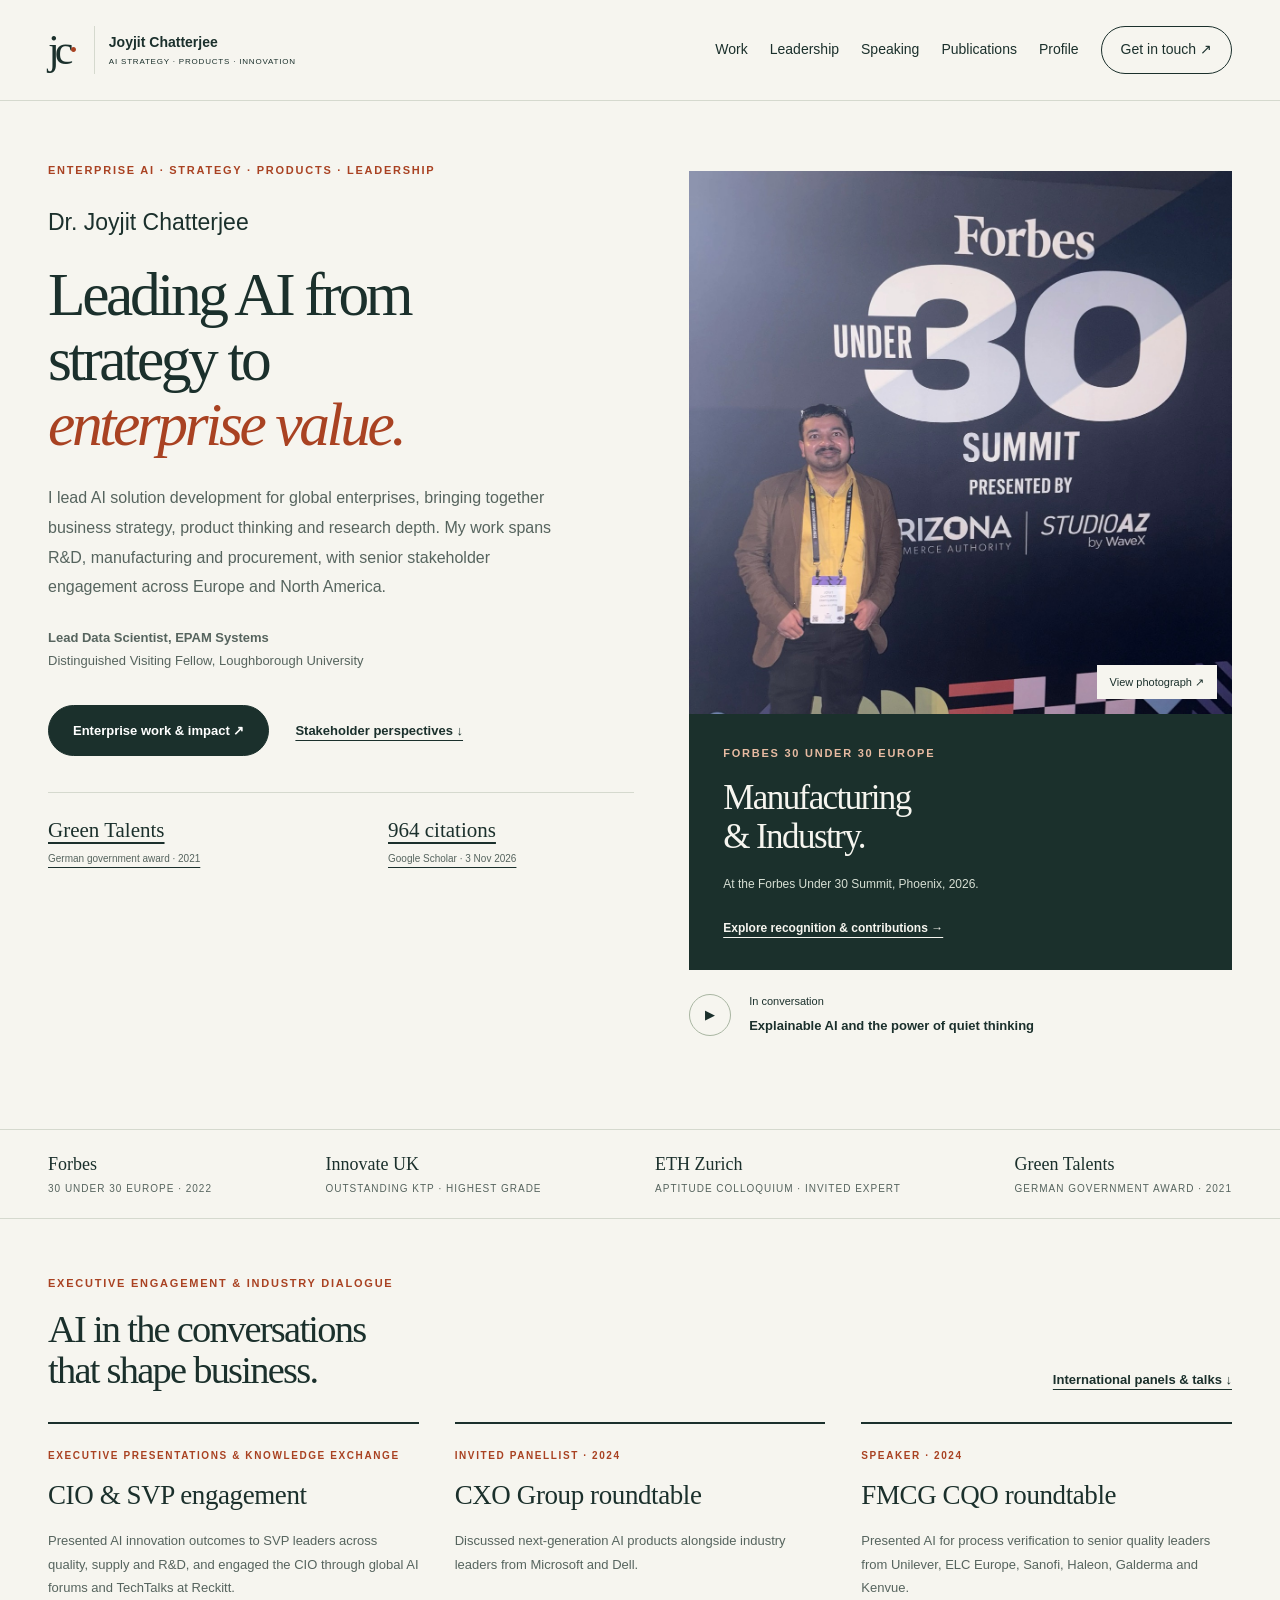
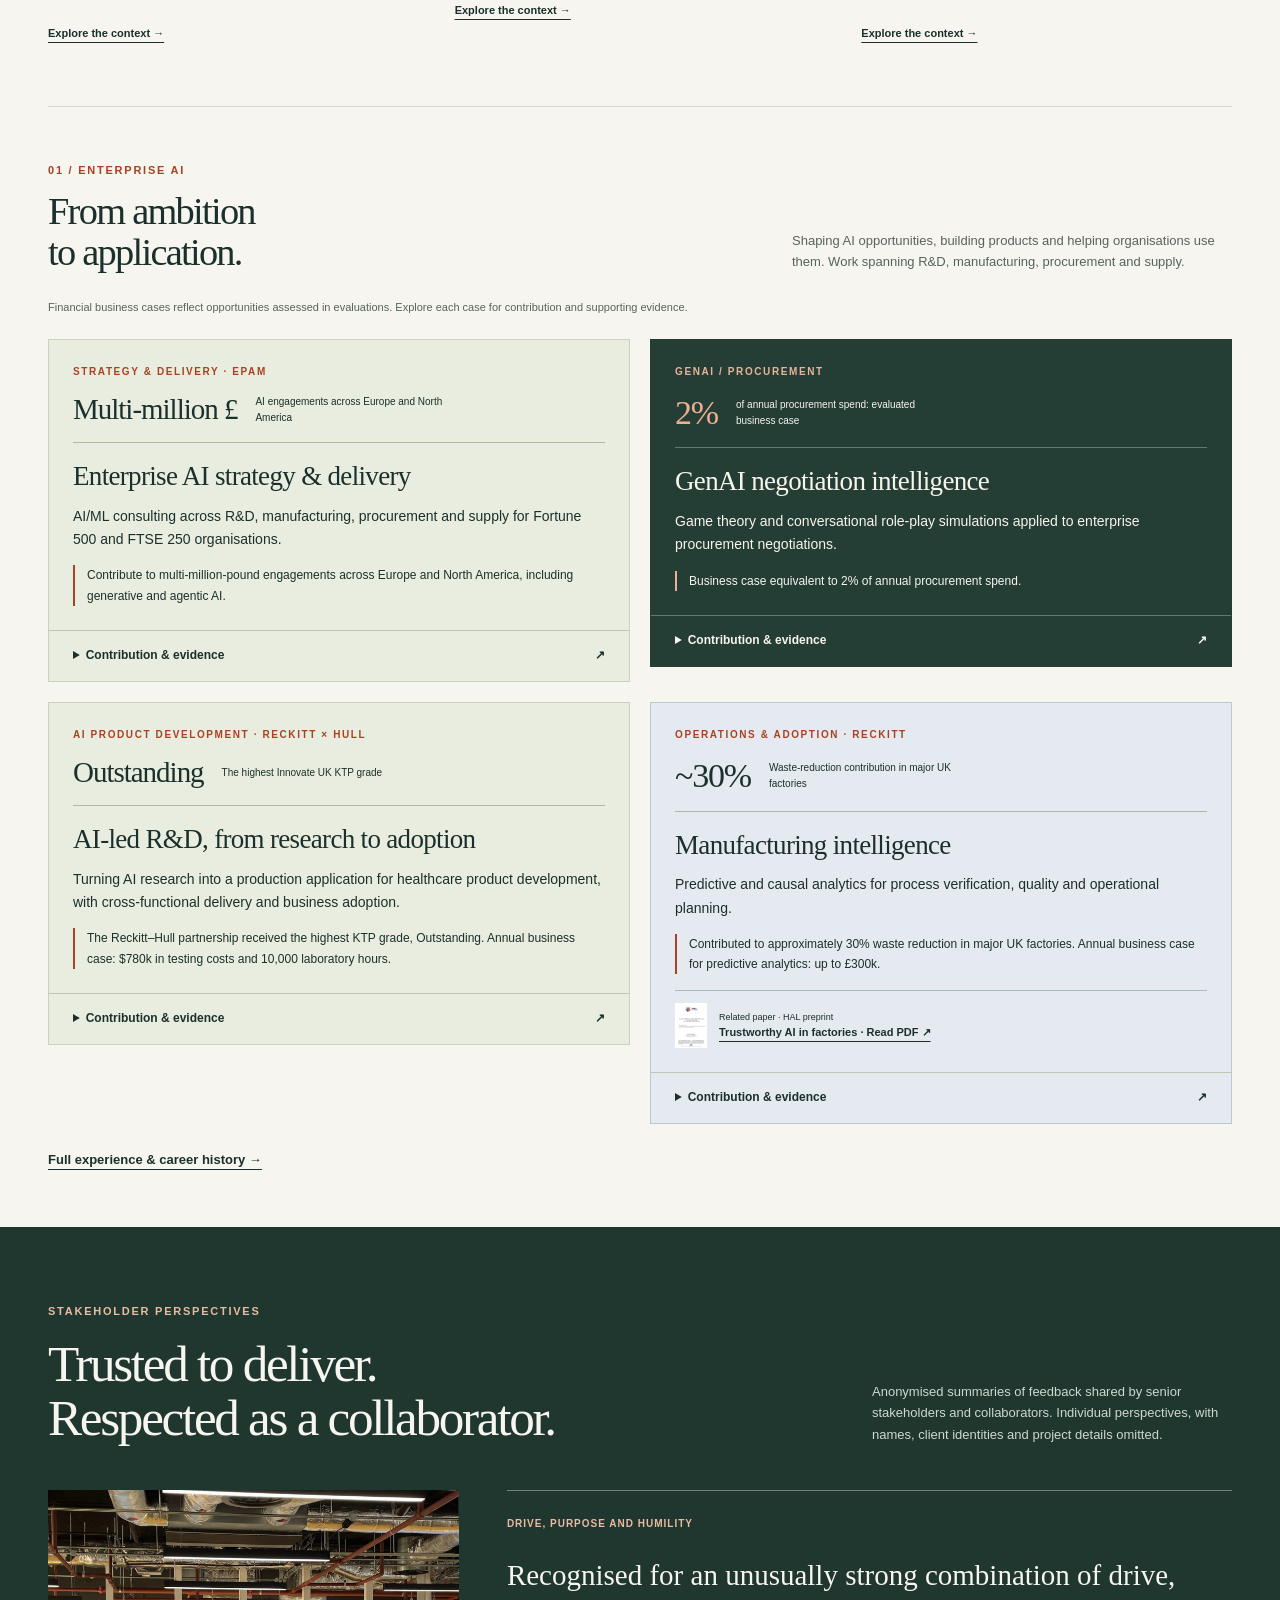
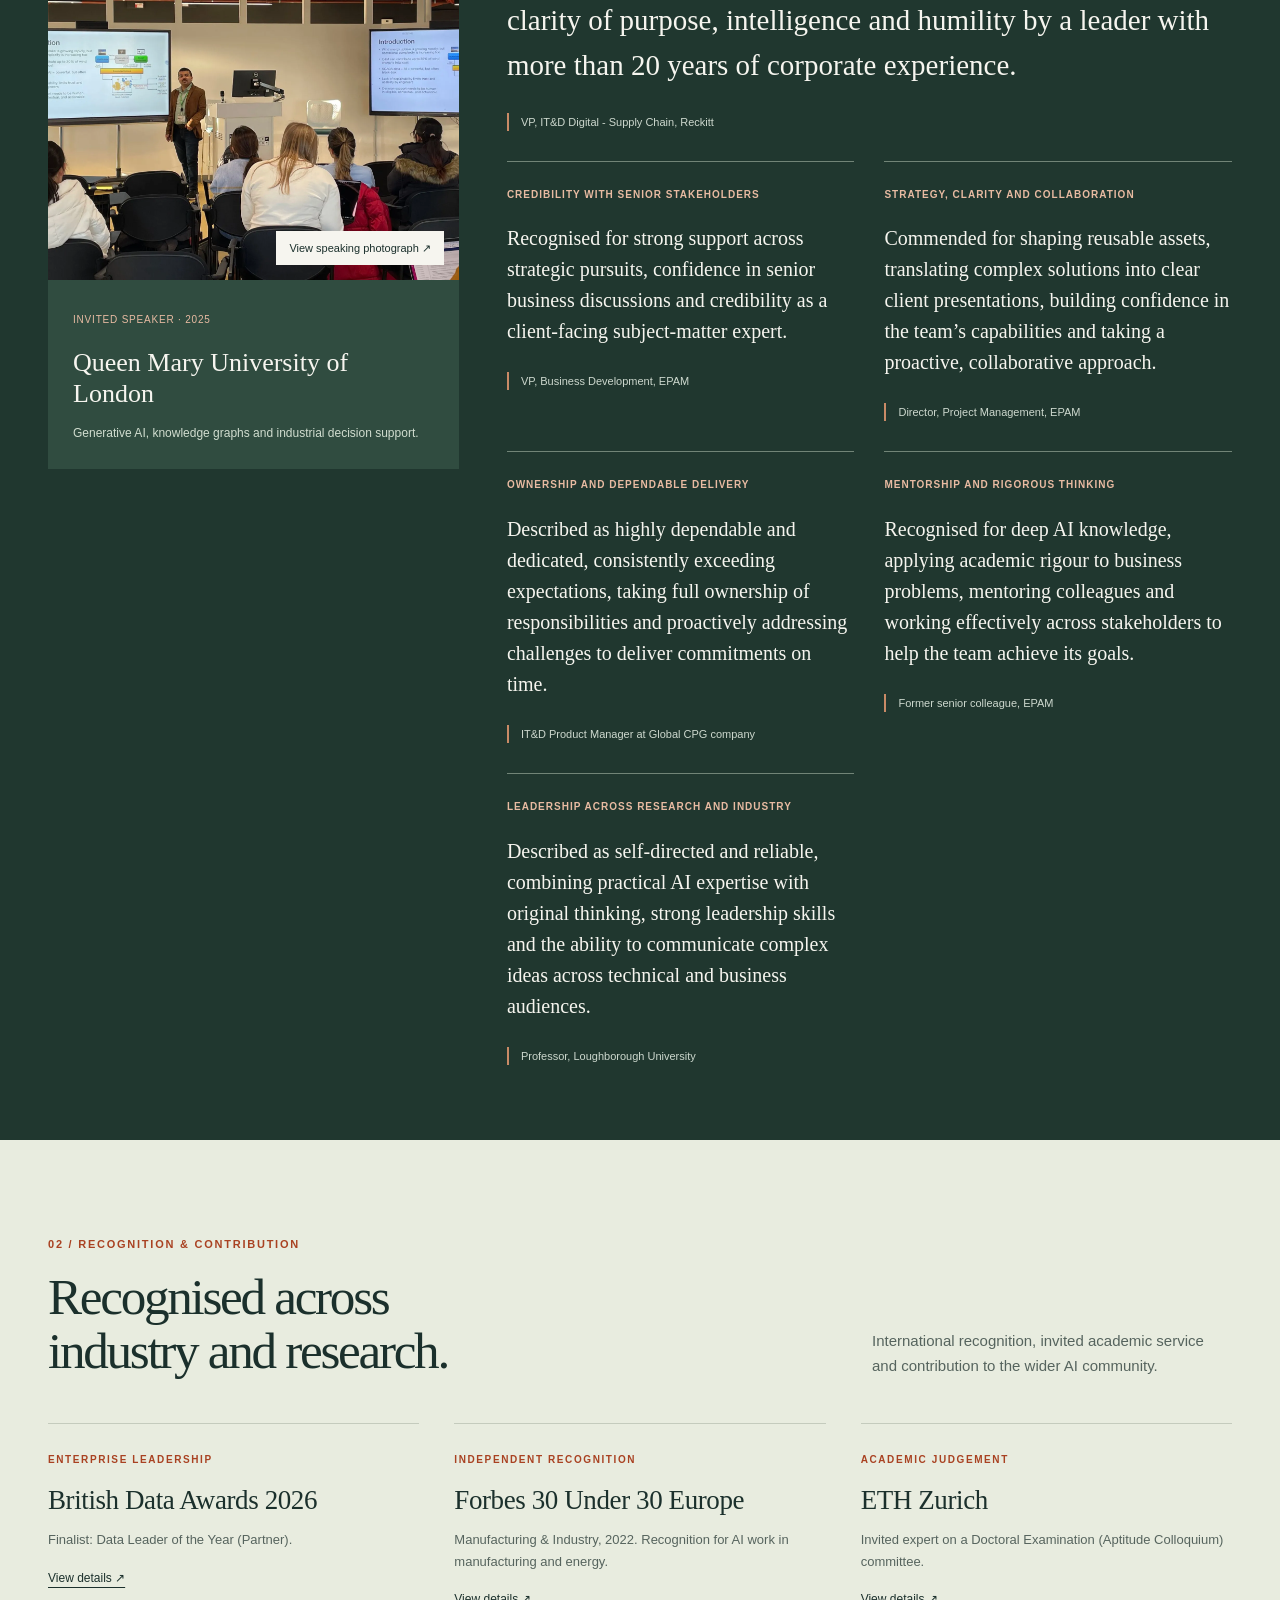
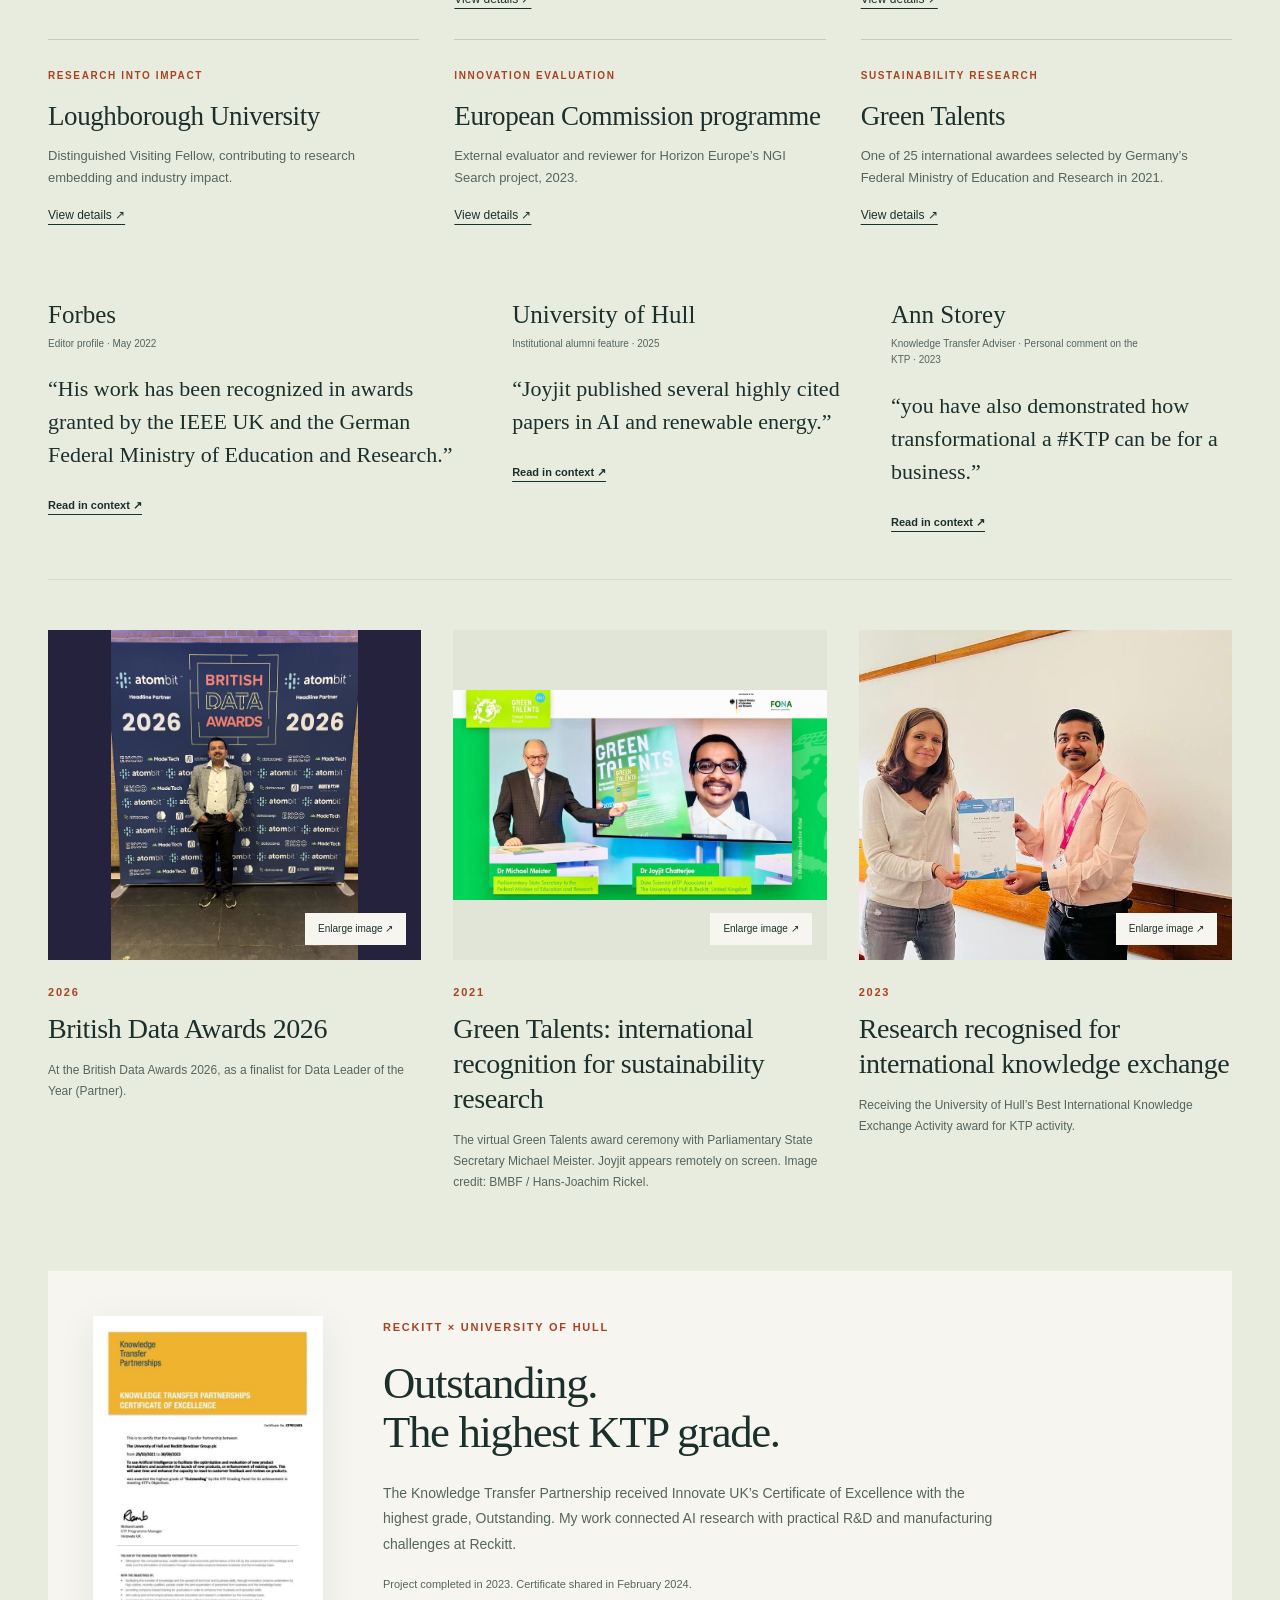
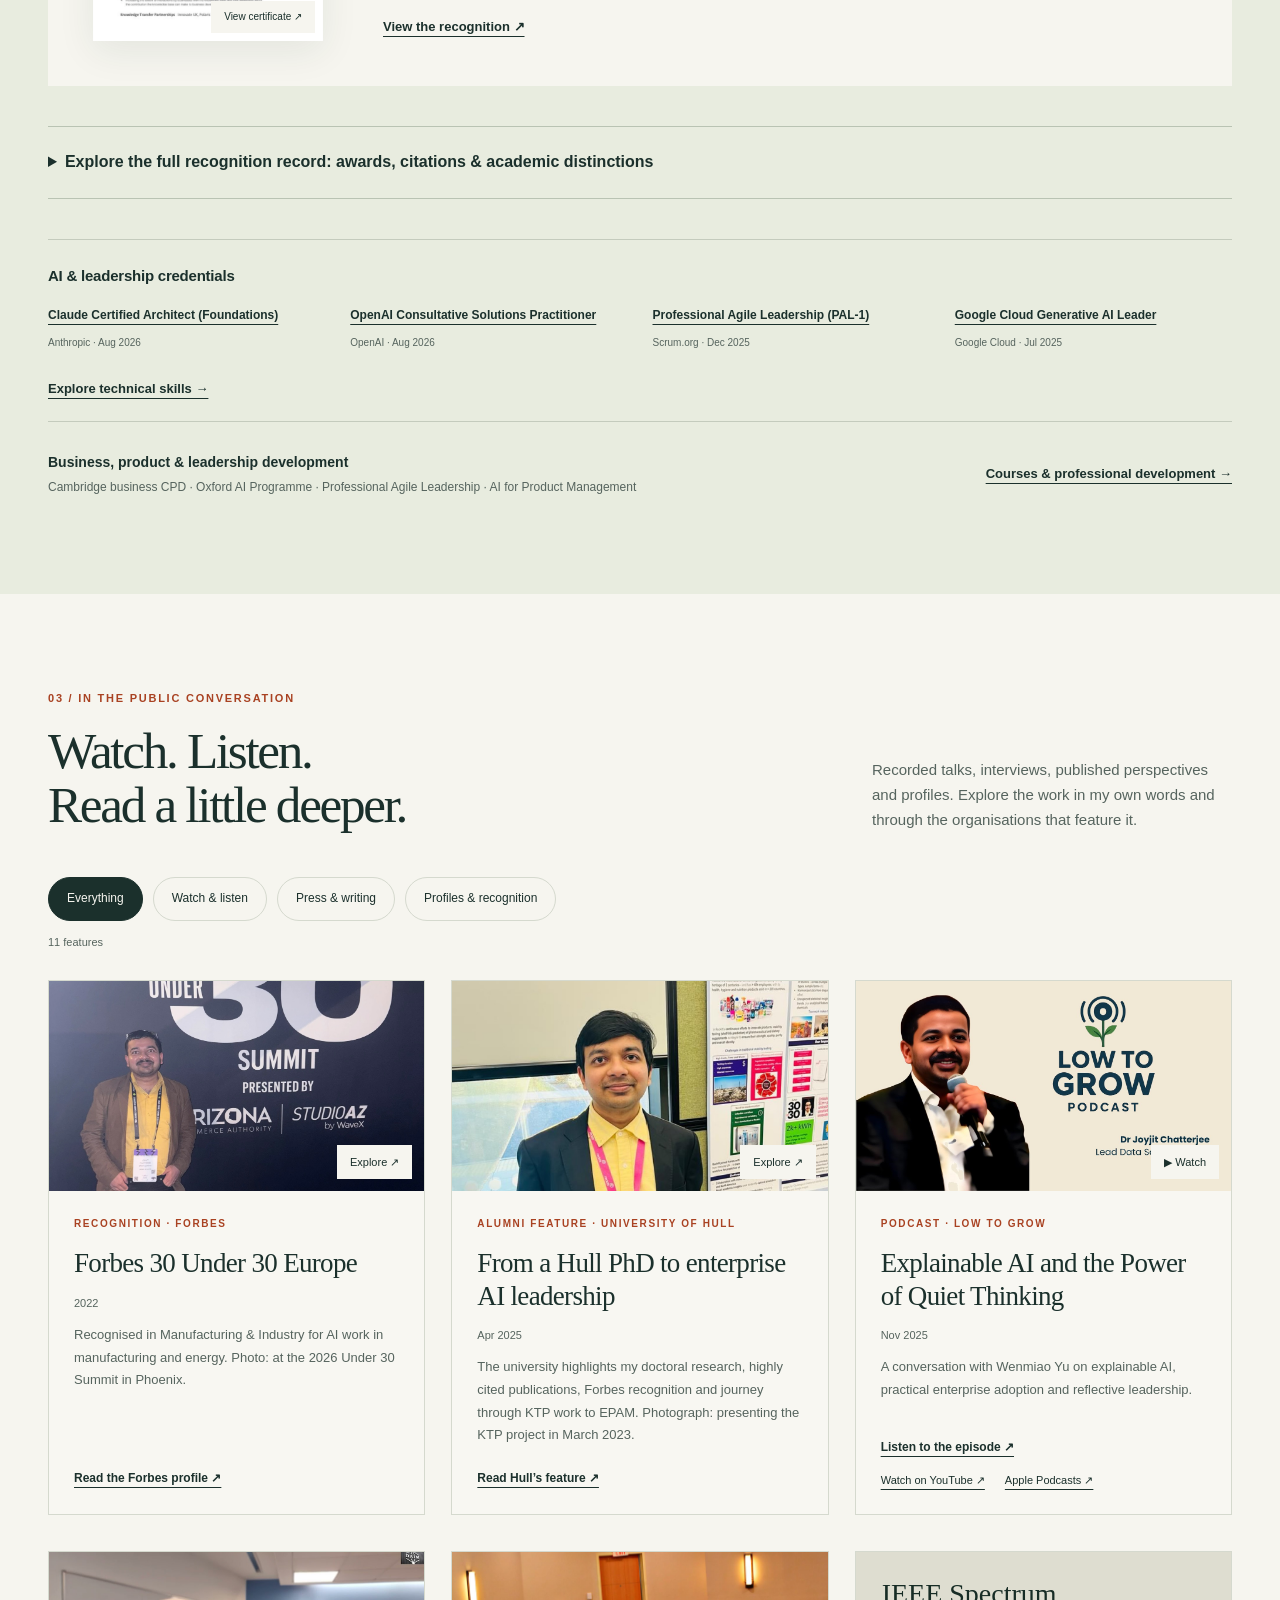
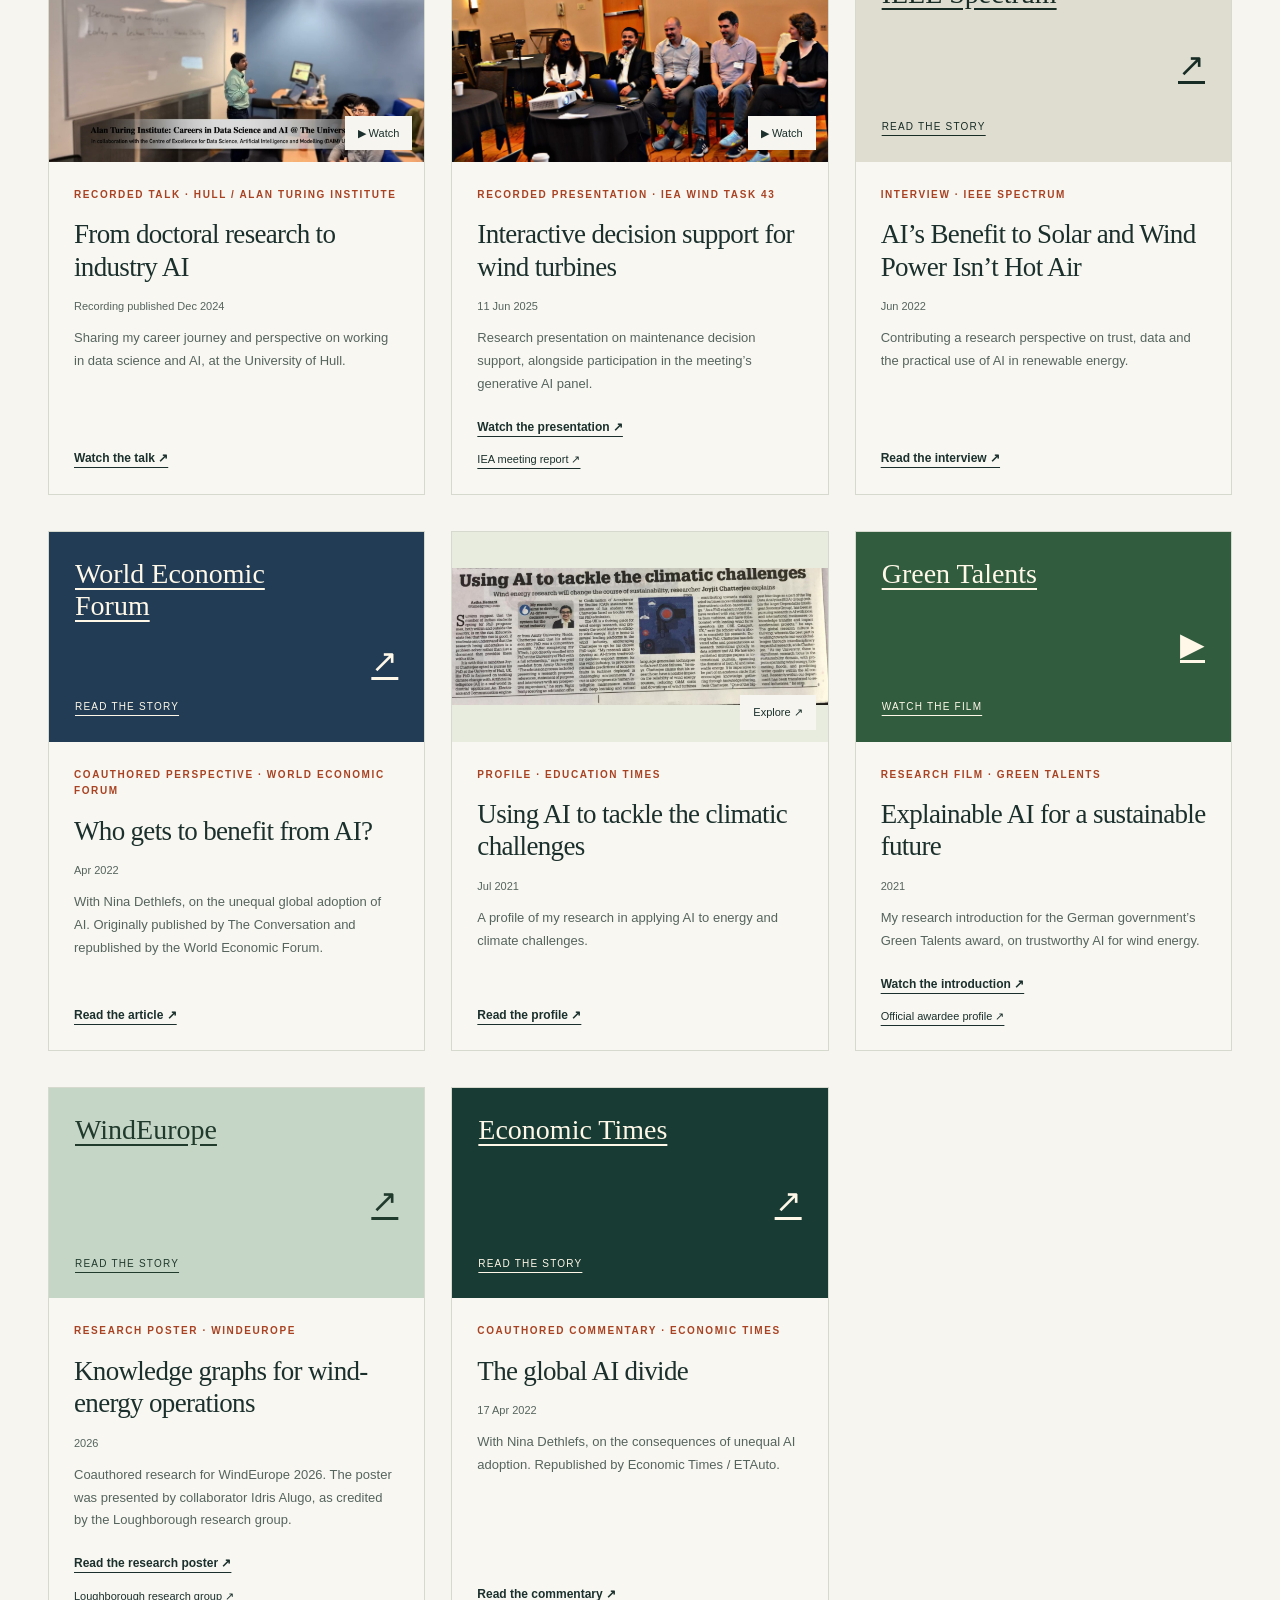
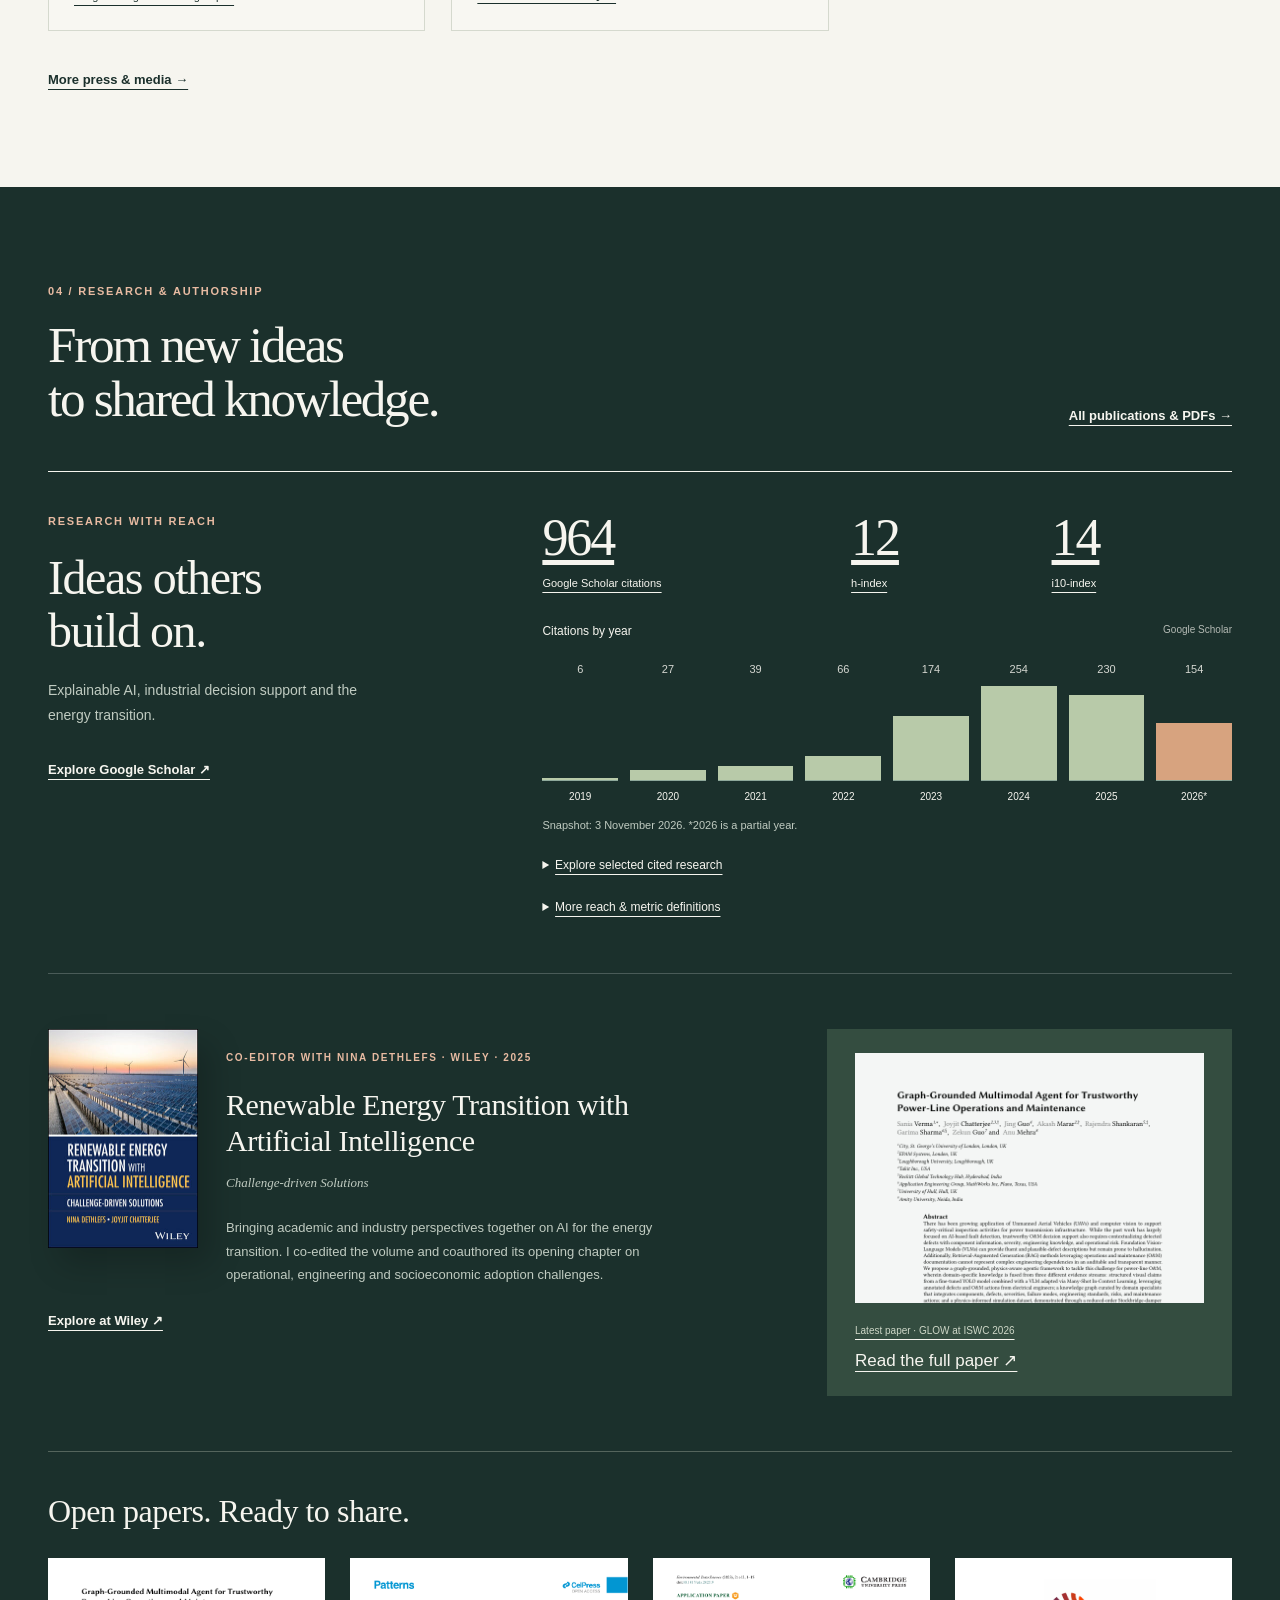
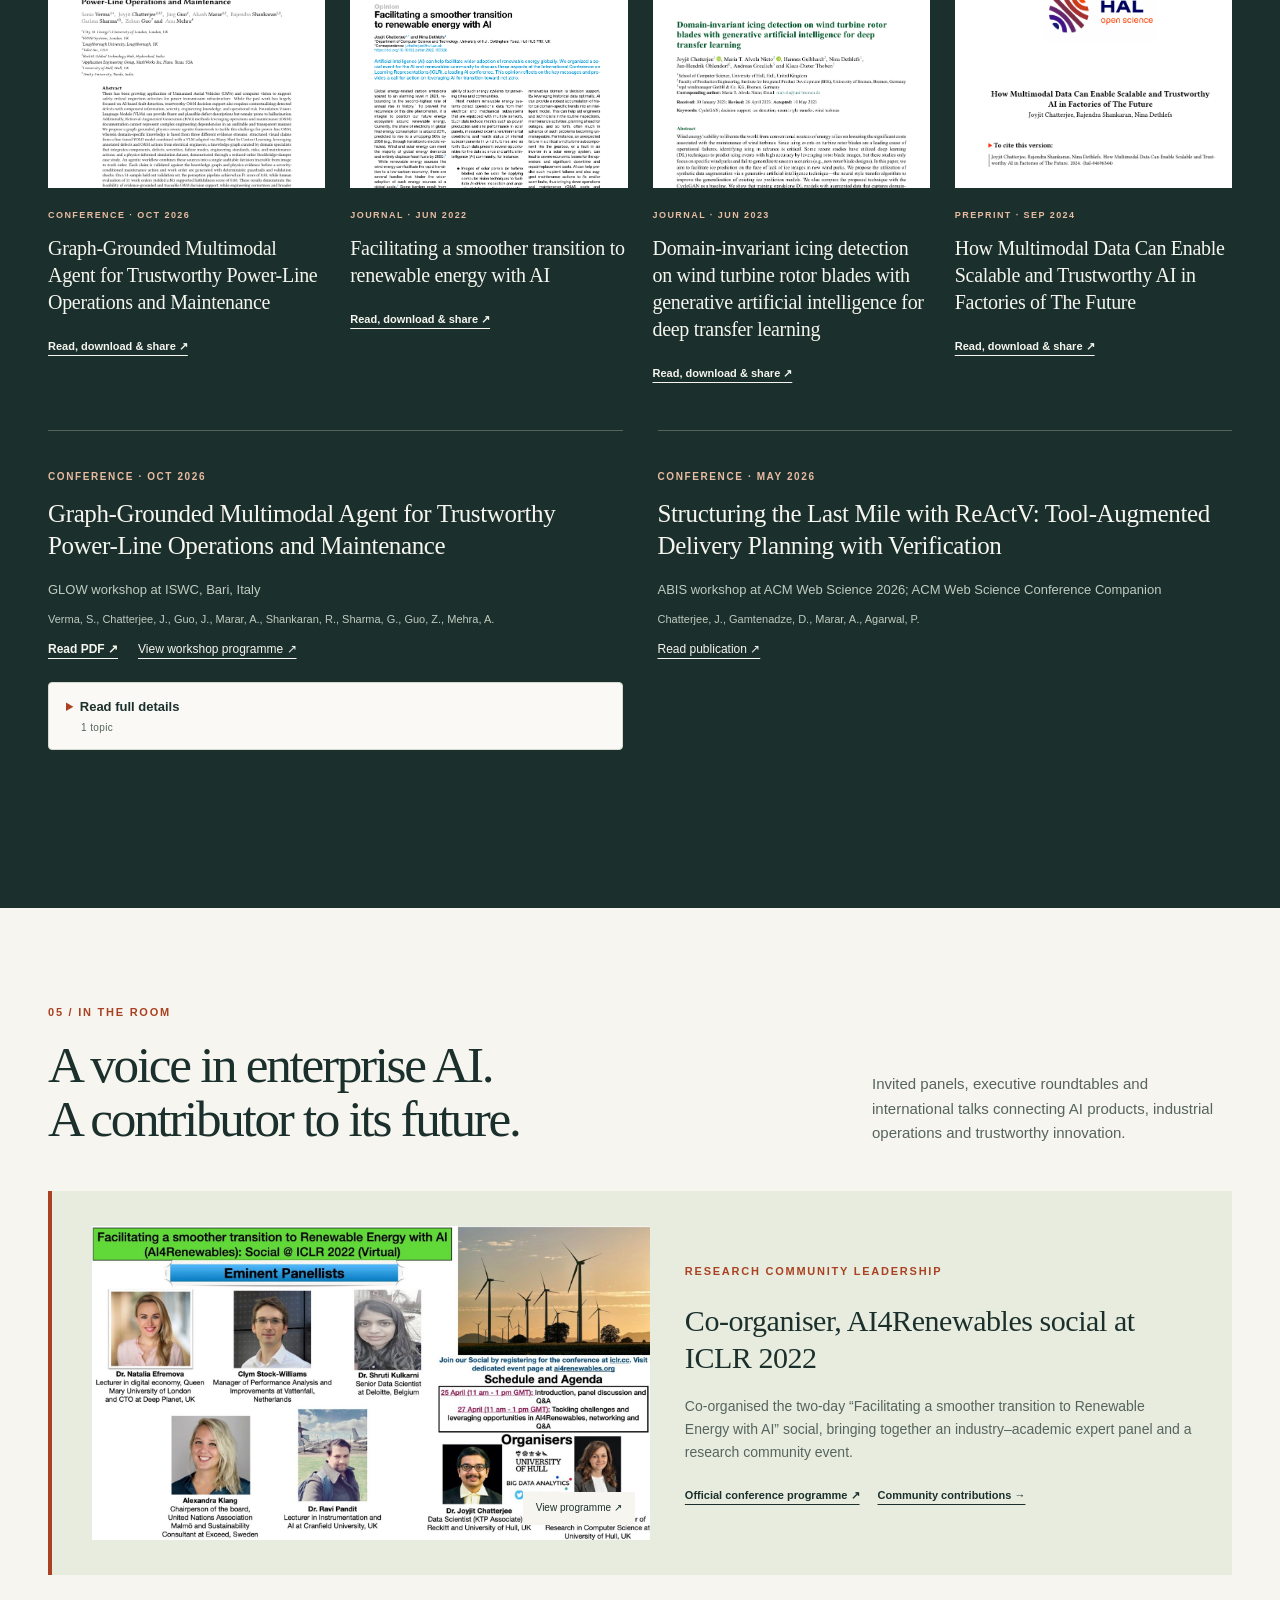
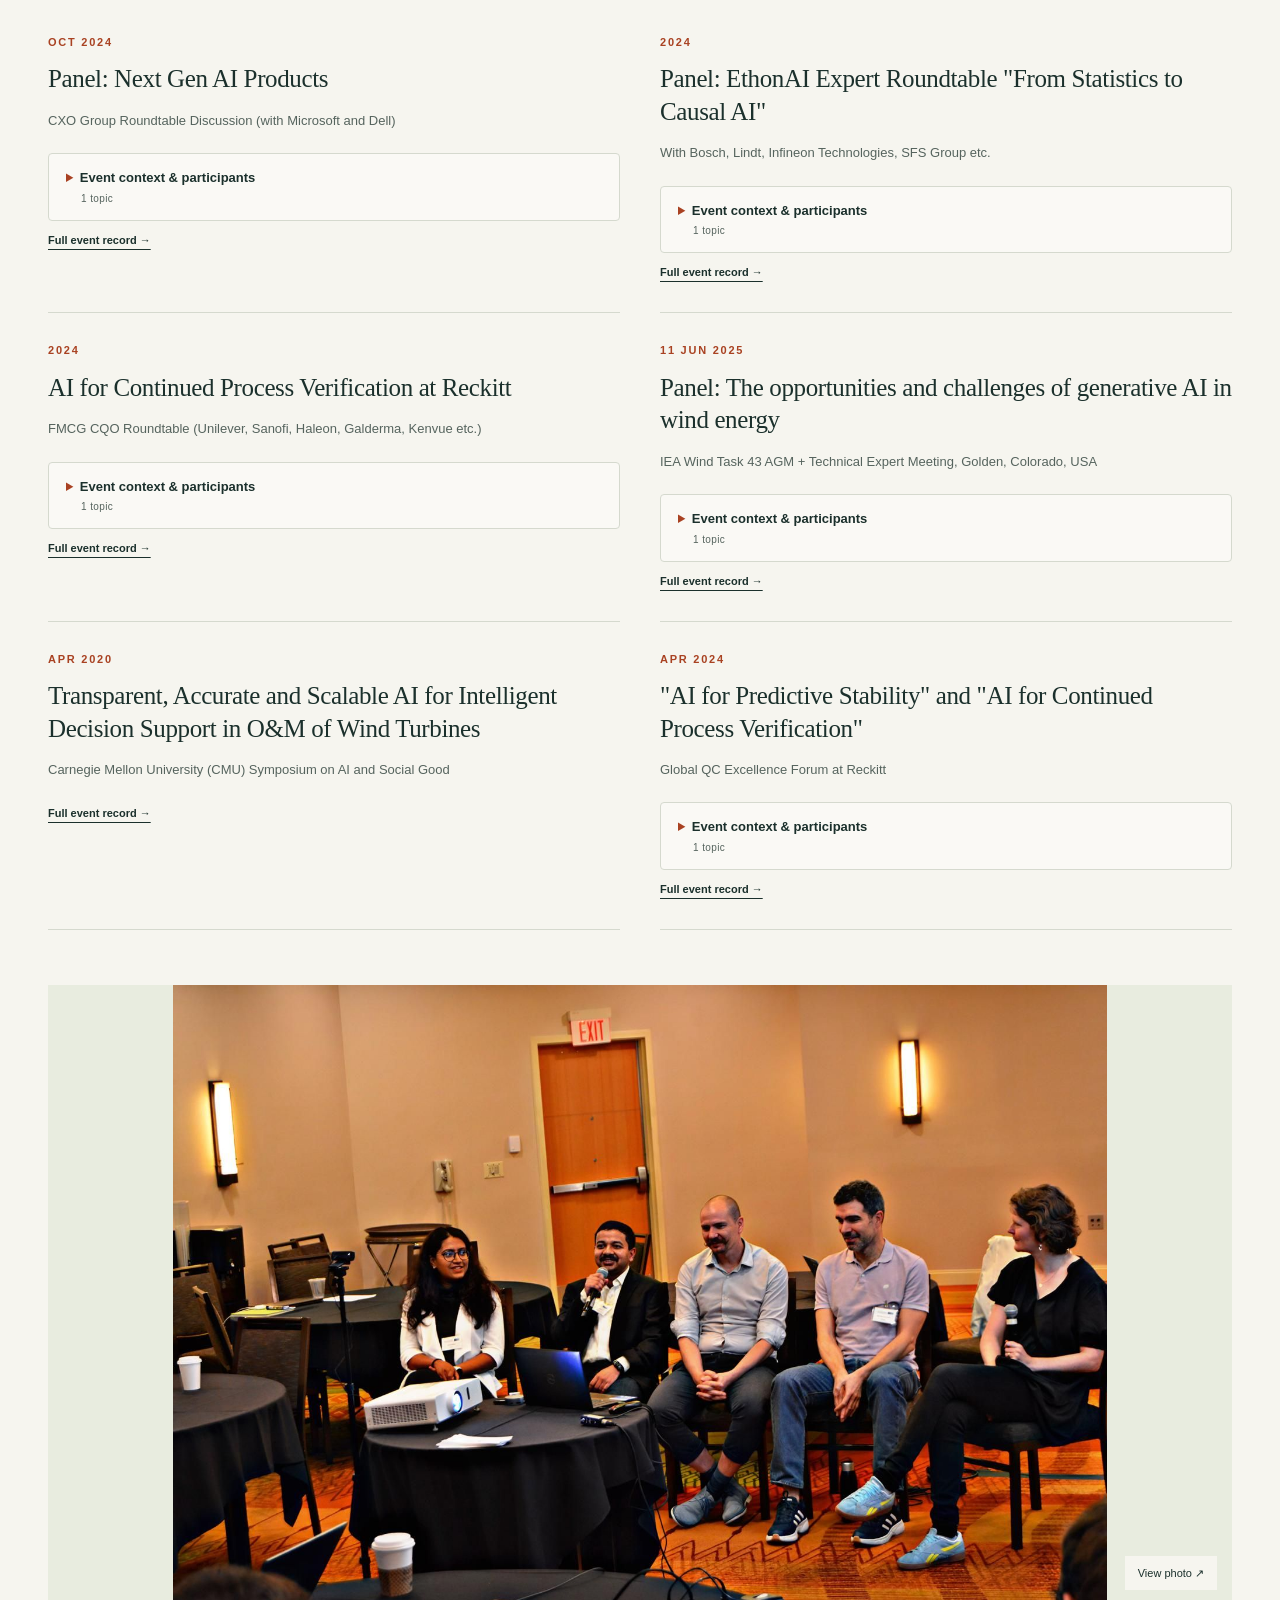
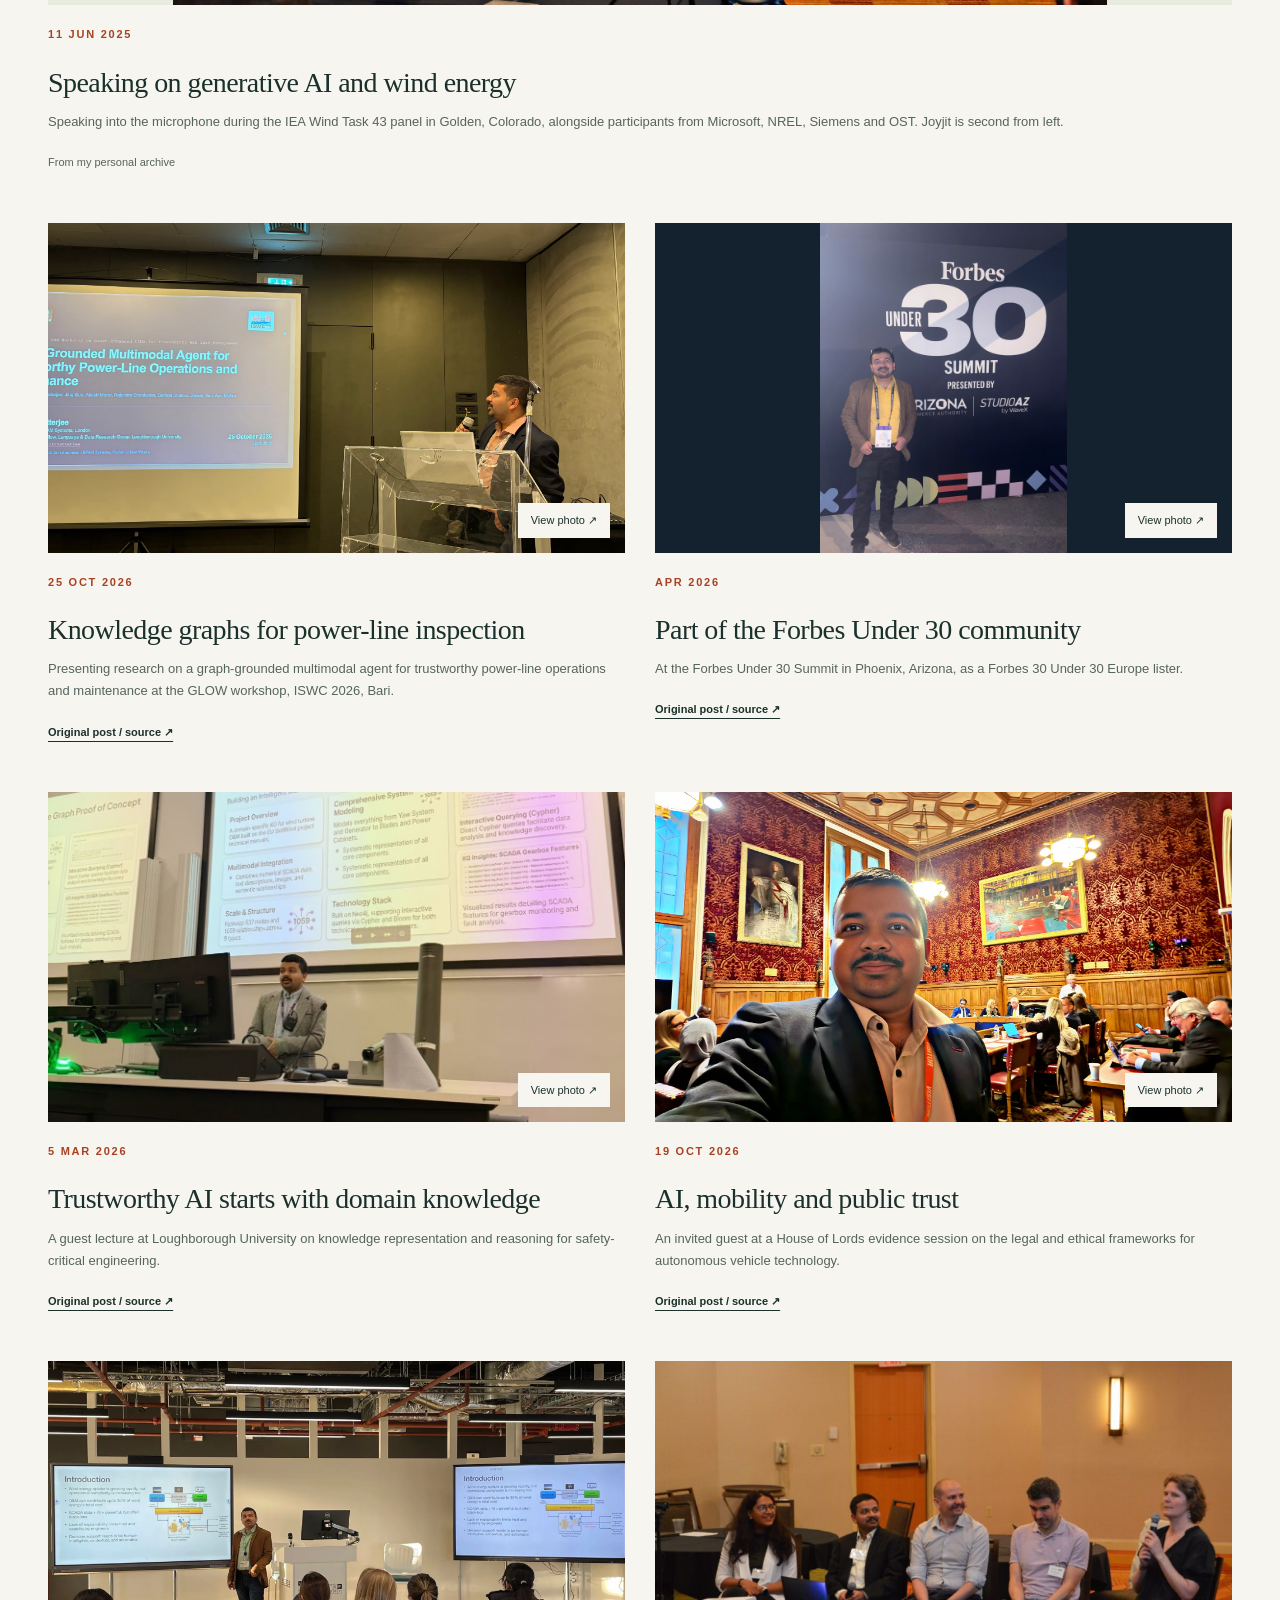
==== commit bbeb0ba3: "Restore large visual sections while keeping experience compact" ====
--- a/index.html
+++ b/index.html
@@ -12,7 +12,7 @@
 <meta property="og:description" content="I connect AI strategy, product development and operational delivery, bringing research, people and technology together to solve enterprise challenges in R&amp;D, manufacturing, supply chains and energy.">
 <meta property="og:image" content="https://joyjitchatterjee.github.io/assets/images/iea-panel.jpg">
 <link rel="icon" href="assets/favicon.svg" type="image/svg+xml">
-<link rel="stylesheet" href="assets/site.css?v=e3079e14a187">
+<link rel="stylesheet" href="assets/site.css?v=c978a4bf9c82">
 <script src="assets/site.js?v=bd5a354df83c" defer></script>
 <script src="assets/experience.js?v=0034a3a4070b" defer></script>
 </head>
@@ -20,15 +20,15 @@
 <a class="skip" href="#main">Skip to content</a>
 <header class="site-header"><nav class="wrap nav" aria-label="Main navigation"><a class="brand" href="index.html" aria-label="Dr. Joyjit Chatterjee home"><span class="monogram">jc<span>·</span></span><span>Joyjit Chatterjee<span class="brand-sub">AI STRATEGY · PRODUCTS · INNOVATION</span></span></a><button class="menu-button" aria-expanded="false" aria-controls="nav-links" type="button">Menu <span>+</span></button><div id="nav-links" class="nav-links"><a href="index.html#work">Work</a><a href="index.html#feedback">Leadership</a><a href="index.html#speaking">Speaking</a><a href="research.html">Publications</a><a href="profile.html">Profile</a><a class="nav-contact" href="#contact">Get in touch ↗</a></div></nav></header>
 <main id="main">
-<section class="visual-hero leadership-hero wrap" id="about"><div class="hero-copy"><p class="eyebrow">Enterprise AI · Strategy · Products · Leadership</p><p class="hero-name">Dr. Joyjit Chatterjee</p><h1>Leading AI from<br>strategy to<br><em>enterprise value.</em></h1><p class="lede">I lead AI solution development for global enterprises, bringing together business strategy, product thinking and research depth. My work spans R&D, manufacturing and procurement, with senior stakeholder engagement across Europe and North America.</p><p class="current-role">Lead Data Scientist, EPAM Systems<br><span>Distinguished Visiting Fellow, Loughborough University</span></p><div class="actions"><a class="button" href="#work">Enterprise work & impact ↗</a><a class="text-link" href="#feedback">Stakeholder perspectives ↓</a></div><div class="hero-proof"><a href="#recognition"><strong>Green Talents</strong><span>German government award · 2021</span></a><a href="https://scholar.google.com/citations?user=kjWYrm4AAAAJ&amp;hl=en"><strong>964 citations</strong><span>Google Scholar · 3 Nov 2026</span></a></div></div><div class="leadership-visual"><figure><a class="leader-portrait" href="assets/images/forbes-summit.jpg" data-viewer="image" data-title="Part of the Forbes Under 30 community" data-caption="At the Forbes Under 30 Summit in Phoenix, Arizona, as a Forbes 30 Under 30 Europe lister." data-video-id=""><img class="" src="assets/images/forbes-summit.jpg" alt="Joyjit standing beside the Forbes Under 30 Summit backdrop in Phoenix." width="1200" height="1600" fetchpriority="high"><span class="enlarge">View photograph ↗</span></a><figcaption><p class="eyebrow">Forbes 30 Under 30 Europe · 2022</p><h2>Manufacturing<br>& Industry.</h2><p>At the Forbes Under 30 Summit, Phoenix, 2026.</p><a class="text-link" href="#recognition">Explore recognition & contributions →</a></figcaption></figure><a class="leader-podcast" href="https://www.youtube.com/watch?v=FXgvSQKDZzs" data-viewer="youtube" data-video-id="FXgvSQKDZzs" data-title="Explainable AI and the Power of Quiet Thinking" data-caption="Low to Grow podcast · November 2025"><span class="play-disc">▶</span><span>In conversation<strong>Explainable AI and the power of quiet thinking</strong></span></a></div></section>
+<section class="visual-hero leadership-hero wrap" id="about"><div class="hero-copy"><p class="eyebrow">Enterprise AI · Strategy · Products · Leadership</p><p class="hero-name">Dr. Joyjit Chatterjee</p><h1>Leading AI from<br>strategy to<br><em>enterprise value.</em></h1><p class="lede">I lead AI solution development for global enterprises, bringing together business strategy, product thinking and research depth. My work spans R&D, manufacturing and procurement, with senior stakeholder engagement across Europe and North America.</p><p class="current-role">Lead Data Scientist, EPAM Systems<br><span>Distinguished Visiting Fellow, Loughborough University</span></p><div class="actions"><a class="button" href="#work">Enterprise work & impact ↗</a><a class="text-link" href="#feedback">Stakeholder perspectives ↓</a></div><div class="hero-proof"><a href="#recognition"><strong>Green Talents</strong><span>German government award · 2021</span></a><a href="https://scholar.google.com/citations?user=kjWYrm4AAAAJ&amp;hl=en"><strong>964 citations</strong><span>Google Scholar · 3 Nov 2026</span></a></div></div><div class="leadership-visual"><figure><a class="leader-portrait" href="assets/images/forbes-summit.jpg" data-viewer="image" data-title="Part of the Forbes Under 30 community" data-caption="At the Forbes Under 30 Summit in Phoenix, Arizona, as a Forbes 30 Under 30 Europe lister." data-video-id=""><img class="" src="assets/images/forbes-summit.jpg" alt="Joyjit standing beside the Forbes Under 30 Summit backdrop in Phoenix." width="1200" height="1600" fetchpriority="high"><span class="enlarge">View photograph ↗</span></a><figcaption><p class="eyebrow">Forbes 30 Under 30 Europe</p><h2>Manufacturing<br>& Industry.</h2><p>At the Forbes Under 30 Summit, Phoenix, 2026.</p><a class="text-link" href="#recognition">Explore recognition & contributions →</a></figcaption></figure><a class="leader-podcast" href="https://www.youtube.com/watch?v=FXgvSQKDZzs" data-viewer="youtube" data-video-id="FXgvSQKDZzs" data-title="Explainable AI and the Power of Quiet Thinking" data-caption="Low to Grow podcast · November 2025"><span class="play-disc">▶</span><span>In conversation<strong>Explainable AI and the power of quiet thinking</strong></span></a></div></section>
 <div class="recognition"><div class="wrap"><a href="#recognition">Forbes<b>30 Under 30 Europe · 2022</b></a><a href="#recognition">Innovate UK<b>Outstanding KTP · Highest grade</b></a><a href="#recognition">ETH Zurich<b>Aptitude colloquium · Invited expert</b></a><a href="#recognition">Green Talents<b>German government award · 2021</b></a></div></div>
 <section class="executive-section wrap" id="executive-engagement"><div class="section-heading"><div><p class="eyebrow">Executive engagement & industry dialogue</p><h2>AI in the conversations<br>that shape business.</h2></div><a class="text-link" href="#speaking">International panels & talks ↓</a></div><div class="executive-grid"><article><p class="eyebrow">Executive presentations &amp; knowledge exchange</p><h3>CIO &amp; SVP engagement</h3><p>Presented AI innovation outcomes to SVP leaders across quality, supply and R&amp;D, and engaged the CIO through global AI forums and TechTalks at Reckitt.</p><a class="text-link" href="profile.html#experience-it-digital-data-scientist-supply-chain-senior-business-analyst">Explore the context →</a></article><article><p class="eyebrow">Invited panellist · 2024</p><h3>CXO Group roundtable</h3><p>Discussed next-generation AI products alongside industry leaders from Microsoft and Dell.</p><a class="text-link" href="profile.html#talks-panel-next-gen-ai-products">Explore the context →</a></article><article><p class="eyebrow">Speaker · 2024</p><h3>FMCG CQO roundtable</h3><p>Presented AI for process verification to senior quality leaders from Unilever, ELC Europe, Sanofi, Haleon, Galderma and Kenvue.</p><a class="text-link" href="profile.html#talks-ai-for-continued-process-verification-at-reckitt">Explore the context →</a></article></div></section>
 <section class="section homepage-section wrap" id="work"><div class="section-heading"><div><p class="eyebrow">01 / Enterprise AI</p><h2>From ambition<br>to application.</h2></div><p>Shaping AI opportunities, building products and helping organisations use them. Work spanning R&D, manufacturing, procurement and supply.</p></div><p class="impact-note">Financial business cases reflect opportunities assessed in evaluations. Explore each case for contribution and supporting evidence.</p><div class="enterprise-stories"><article class="enterprise-story story-enterprise-ai" id="enterprise-ai"><div class="story-copy"><p class="eyebrow">Strategy &amp; delivery · EPAM</p><div class="story-metric"><strong>Multi-million £</strong><span>AI engagements across Europe and North America</span></div><h3>Enterprise AI strategy &amp; delivery</h3><p class="story-summary">AI/ML consulting across R&amp;D, manufacturing, procurement and supply for Fortune 500 and FTSE 250 organisations.</p><p class="story-outcome">Contribute to multi-million-pound engagements across Europe and North America, including generative and agentic AI.</p></div><details class="story-depth"><summary>Contribution & evidence <span aria-hidden="true">↗</span></summary><div class="story-depth-body"><p class="story-contribution">Connect use-case discovery and RFP responses with project planning, proof of value and governance. Help assemble delivery teams, mentor data scientists and align senior stakeholders and domain experts.</p><ul class="approach-map"><li>Strategy &amp; value discovery</li><li>Product development</li><li>Adoption &amp; governance</li></ul><div class="story-highlight"><h4>Direct client delivery at EPAM</h4><p>Reckitt · Syngenta Group</p></div><div class="story-highlight"><h4>Pre-sales and use-case discovery support</h4><p>Qatar Airways · Unilever · Barry Callebaut · Brussels Airport Company · Cleveland Clinic Abu Dhabi · Adidas · Co-op · Currys · PPG Industries</p></div><details class="cv-details" data-cv-details><summary>Full responsibilities &amp; project detail<span class="detail-count">4 topics</span></summary><div class="detail-content"><section class="detail-group"><h4>Client delivery and opportunity development</h4><ul><li>Direct client delivery projects for Reckitt and Syngenta Group.</li><li>Supported the EPAM team with pitching and identifying ML and GenAI use cases for Qatar Airways, Unilever, Barry Callebaut, Brussels Airport Company, Cleveland Clinic Abu Dhabi, Adidas, Co-op, Currys and PPG Industries.</li><li>Supported pre-sales through solution pitches, RFP responses for new and existing accounts, and project planning.</li></ul></section><section class="detail-group"><h4>AI strategy, products and delivery</h4><ul><li>Lead AI/ML solution development across R&amp;D, manufacturing, procurement and supply services for Fortune 500 and FTSE 250 organisations within the UK and Western Europe AI/ML Consulting team.</li><li>Contribute to multi-million-pound data science engagements across Europe and North America, working with cross-functional global teams, client senior leadership and subject-matter experts.</li><li>Identify suitable business use cases, data streams, modelling approaches and governance strategies for decision support, cost efficiency and speed to market.</li><li>Work across strategy and governance, proof of concept, proof of value and end-to-end AI consulting, including GenAI engineering, data analytics and data science.</li></ul></section><section class="detail-group"><h4>Teams and knowledge sharing</h4><ul><li>Conduct technical and project interviews to help hire and assemble business analysts, data scientists and data engineers for client projects.</li><li>Mentor data scientists and senior data scientists.</li><li>Author articles for EPAM’s Supply Chain Management community, co-organise educational AI workshops for clients and review editorial content for the GenAI-X community.</li></ul></section><section class="detail-group"><h4>Technology and implementation</h4><ul><li>LLMs, retrieval-augmented generation (RAG), agentic AI, LangChain, PhiData, CrewAI and Azure OpenAI Service.</li><li>Python, Retool, Postman, pgAdmin and APIs for end-to-end AI/ML and GenAI solutions.</li></ul></section></div></details><a class="text-link" href="profile.html#experience-lead-data-scientist">Full career record →</a><a class="text-link" href="profile.html#experience">Experience &amp; responsibilities ↗</a></div></details></article><article class="enterprise-story story-procurement-ai" id="procurement-ai"><div class="story-copy"><p class="eyebrow">GenAI / Procurement</p><div class="story-metric"><strong>2%</strong><span>of annual procurement spend: evaluated business case</span></div><h3>GenAI negotiation intelligence</h3><p class="story-summary">Game theory and conversational role-play simulations applied to enterprise procurement negotiations.</p><p class="story-outcome">Business case equivalent to 2% of annual procurement spend.</p></div><details class="story-depth"><summary>Contribution & evidence <span aria-hidden="true">↗</span></summary><div class="story-depth-body"><p class="story-contribution">Worked with buyers and category managers, senior IT product owners and platform team stakeholders on a GenAI negotiation intelligence platform.</p><ul class="approach-map"><li>Game theory</li><li>Conversational role-play</li><li>Buyer &amp; category engagement</li></ul><div class="story-highlight"><h4>Commercial and technology stakeholders</h4><p>Buyers · Category managers · Senior IT product owners · Platform teams</p></div><details class="cv-details" data-cv-details><summary>Full responsibilities &amp; project detail<span class="detail-count">2 topics</span></summary><div class="detail-content"><section class="detail-group"><h4>Contribution and evaluated value</h4><ul><li>Worked on a GenAI negotiation intelligence platform supporting procurement negotiations.</li><li>Evaluation demonstrated savings potential equivalent to 2% of the company’s annual procurement spend. This represents potential benefits demonstrated in evaluation, not realised savings.</li></ul></section><section class="detail-group"><h4>Product approach and stakeholder engagement</h4><ul><li>Used game theory and conversational role-play simulations within the negotiation intelligence platform.</li><li>Engaged buyers and category managers, senior IT product owners and platform team stakeholders.</li></ul></section></div></details><a class="text-link" href="profile.html#selected-projects-genai-negotiation-intelligence-platform">Full career record →</a><a class="text-link" href="profile.html#selected-projects">Project background ↗</a></div></details></article><article class="enterprise-story story-rd-product" id="rd-product"><div class="story-copy"><p class="eyebrow">AI product development · Reckitt × Hull</p><div class="story-metric"><strong>Outstanding</strong><span>The highest Innovate UK KTP grade</span></div><h3>AI-led R&amp;D, from research to adoption</h3><p class="story-summary">Turning AI research into a production application for healthcare product development, with cross-functional delivery and business adoption.</p><p class="story-outcome">The Reckitt–Hull partnership received the highest KTP grade, Outstanding. Annual business case: $780k in testing costs and 10,000 laboratory hours.</p></div><details class="story-depth"><summary>Contribution & evidence <span aria-hidden="true">↗</span></summary><div class="story-depth-body"><p class="story-contribution">Led the AI workstream across models, interfaces and deployment, collaborating with R&amp;D scientists, engineers and UI/UX specialists. Supported uptake through leadership engagement and skills transfer.</p><ul class="approach-map"><li>Research</li><li>Production application</li><li>Business adoption</li></ul><details class="cv-details" data-cv-details><summary>Full responsibilities &amp; project detail<span class="detail-count">4 topics</span></summary><div class="detail-content"><section class="detail-group"><h4>Partnership and recognised delivery</h4><ul><li>Led the AI workstream in a $200k jointly funded Knowledge Transfer Partnership between Reckitt and the University of Hull, supported by Innovate UK and UKRI.</li><li>The partnership received Innovate UK’s Certificate of Excellence with an Outstanding rating, the highest possible grade.</li></ul></section><section class="detail-group"><h4>From research to a usable AI product</h4><ul><li>Developed an AI application for decision support in shelf-life prediction of healthcare products, estimating active-ingredient overage early in development.</li><li>Worked from model development through production application development, including accessible interfaces and user experience, collaborating with Reckitt’s Global Data Science team on cloud deployment.</li><li>Combined laboratory data with chemistry knowledge to improve stability prediction and formulation optimisation, including limited-data settings, for pharmaceutical and nutraceutical products.</li><li>Collaborated with R&amp;D scientists, ML engineers, data scientists and UI/UX developers across North America and Europe to plan development and meet milestones and deliverables.</li></ul></section><section class="detail-group"><h4>Evaluation and resource efficiency</h4><ul><li>Evaluation demonstrated potential annual reductions of approximately $780k in stability-testing costs and 10,000 laboratory hours, with potential energy savings of more than 2,000 kWh per year.</li><li>Helped reduce raw-material waste by predicting early which new formulations were likely to fail intended shelf-life specifications.</li><li>Coauthored a poster accepted for Reckitt’s first Science Inside Symposium, organised by the Chief R&amp;D Officer in Hull.</li></ul></section><section class="detail-group"><h4>AI adoption and longer-term strategy</h4><ul><li>Helped shape a long-term plan for intelligent data analysis in product design and testing, translating research into commercially useful corporate applications.</li><li>Investigated explainable AI components to make predictions transparent and build understanding of the domain.</li><li>Supported AI awareness and uptake through TechTalks with senior leadership including the CIO, presentations to the SVP IT&amp;D R&amp;D, and cohosting AI forums for the IT&amp;D R&amp;D group.</li><li>Developed colleagues’ data and AI capabilities through learning sessions, specialist workshops and regular discussion.</li></ul></section></div></details><figure class="story-evidence"><a class="evidence-image" href="assets/images/hull-rd-talk.jpg" data-viewer="image" data-title="AI for healthcare product development" data-caption="Presenting the Reckitt–Hull shelf-life prediction application at the University of Hull. The slide reports the scale of the research data and evaluation-based benefits."><img src="assets/images/hull-rd-talk.jpg" width="1600" height="1200" alt="Presenting the Reckitt–Hull shelf-life prediction application at the University of Hull. The slide reports the scale of the research data and evaluation-based benefits." loading="lazy"><span class="enlarge">View presentation photograph ↗</span></a><figcaption>Presenting the Reckitt–Hull shelf-life prediction application at the University of Hull. The slide reports the scale of the research data and evaluation-based benefits.</figcaption></figure><a class="text-link" href="profile.html#experience-it-digital-data-scientist-r-d-ktp-associate">Full career record →</a><a class="text-link" href="https://www.hull.ac.uk/collaborate/services-for-business/work-with-our-experts">University of Hull partnership story ↗</a></div></details></article><article class="enterprise-story story-manufacturing" id="manufacturing"><div class="story-copy"><p class="eyebrow">Operations &amp; adoption · Reckitt</p><div class="story-metric"><strong>~30%</strong><span>Waste-reduction contribution in major UK factories</span></div><h3>Manufacturing intelligence</h3><p class="story-summary">Predictive and causal analytics for process verification, quality and operational planning.</p><p class="story-outcome">Contributed to approximately 30% waste reduction in major UK factories. Annual business case for predictive analytics: up to £300k.</p><a class="story-paper-link" href="assets/papers/multimodal-factories.pdf"><img src="assets/images/multimodal-factories-preview.png" width="708" height="1000" loading="lazy" alt="Manufacturing AI paper preview"><span>Related paper · HAL preprint<strong>Trustworthy AI in factories · Read PDF ↗</strong></span></a></div><details class="story-depth"><summary>Contribution & evidence <span aria-hidden="true">↗</span></summary><div class="story-depth-body"><p class="story-contribution">Connected manufacturing, quality and process data; supported causal AI adoption across factories; developed logistics and capacity-planning tools and engaged quality and IT leadership.</p><ul class="approach-map"><li>Process intelligence</li><li>Quality decisions</li><li>Operational improvement</li></ul><div class="story-highlight"><h4>Supporting a multi-billion-pound portfolio</h4><p>Nurofen · Strepsils · Airborne</p></div><div class="story-highlight"><h4>How Multimodal Data Can Enable Scalable and Trustworthy AI in Factories of The Future</h4><p>Coauthored at Reckitt, this perspective proposes a shared data foundation across R&amp;D, production, quality and supply chains. It connects equipment effectiveness and operational decisions with explainable AI, domain expertise and human oversight.</p><div class="story-paper-links"><a href="assets/papers/multimodal-factories.pdf" download>Download PDF</a><a href="research.html#download-multimodal-factories">Authors & publication details →</a></div></div><details class="cv-details" data-cv-details><summary>Full responsibilities &amp; project detail<span class="detail-count">6 topics</span></summary><div class="detail-content"><section class="detail-group"><h4>Business scope and cross-functional delivery</h4><ul><li>Worked with IT&amp;D, R&amp;D, Supply and Global Data Science teams across the UK, USA, India and Poland on pharmaceutical and nutraceutical brands including Nurofen, Strepsils and Airborne, supporting a multi-billion-pound portfolio.</li><li>Presented AI innovation outcomes to the SVP Quality and SVP IT&amp;D Supply, and engaged the CIO and Global Data Science team through Reckitt’s AI/ML Community of Practice.</li></ul></section><section class="detail-group"><h4>Manufacturing quality, waste and operational performance</h4><ul><li>Developed a scalable data model for Continued Process Verification (CPV), covering formulation and packaging, manufacturing stages, input raw-material attributes and finished-product outputs.</li><li>Integrated SAP, environmental management, quality-control and historian process-parameter data with input from subject-matter experts across Europe and North America.</li><li>Performed exploratory analysis, preprocessing, statistical analysis, nonlinear predictive modelling, root-cause analysis and causal inference. Evaluation demonstrated savings potential of up to £300k per year.</li><li>Contributed to approximately 30% waste reduction in major UK factories and to the adoption of data-led continuous improvement in manufacturing and quality control.</li><li>Targeted the availability, quality and performance components of Overall Equipment Effectiveness through predictive maintenance, CPV, predictive stability and real-time insights, with an emphasis on reducing raw-material and packaging waste.</li></ul></section><section class="detail-group"><h4>Operational tools and accessible insights</h4><ul><li>Used open-source LLMs through Ollama and LangChain to turn complex manufacturing analytics into explanations accessible to subject-matter experts.</li><li>Built models for Agile team capacity and resource planning using historical Program Increment data, user stories and feature counts.</li><li>Developed a Cost-to-Serve logistics tool to identify shipment consolidation opportunities and convert Less than Truck Load (LTL) into Full Truck Load (FTL).</li></ul></section><section class="detail-group"><h4>Adoption, proof of value and connected initiatives</h4><ul><li>Led the IT&amp;D contribution to adopting a causal-AI manufacturing analytics platform, supporting factory proof-of-value demonstrations, data transformations and strategic engagement with subject-matter experts.</li><li>Expanded predictive stability analysis by connecting Ongoing Stability Studies data from SAP and QC Supply with the existing R&amp;D model built using LIMS data.</li><li>Initiated a predictive-maintenance proof of concept using factory condition-monitoring data.</li><li>Supported manufacturing colleagues in encouraging augmented- and virtual-reality adoption for predictive maintenance and training operations and maintenance personnel.</li></ul></section><section class="detail-group"><h4>Industry forums, responsible AI and mentoring</h4><ul><li>Represented Reckitt at the FMCG CQO Roundtable alongside quality leaders from Unilever, ELC Europe, Sanofi, Haleon, Galderma and Kenvue.</li><li>Joined the EthonAI expert roundtable “From Statistics to Causal AI” with industry leaders from Bosch, Lindt, Infineon Technologies and SFS Group.</li><li>Presented at internal forums including the Global QC Excellence Forum and delivered talks in Global QC workshops.</li><li>Contributed case studies for Responsible AI training, educated supply-chain colleagues through workshops, and mentored graduates and interns while delegating appropriate tasks.</li></ul></section><section class="detail-group"><h4>Research contribution: trustworthy AI for manufacturing</h4><ul><li>Coauthored “How Multimodal Data Can Enable Scalable and Trustworthy AI in Factories of The Future” with Rajendra Shankaran and Nina Dethlefs, published as a HAL preprint in September 2024. The paper lists Reckitt affiliations for both industry coauthors and the University of Hull for Dethlefs.</li><li>Proposed a holistic manufacturing data model connecting R&amp;D, production, quality and logistics to support equipment effectiveness, process verification, predictive stability and cost-to-serve decisions. The perspective emphasises domain-expert validation, explainability and human oversight.</li></ul></section></div></details><a class="text-link" href="profile.html#experience-it-digital-data-scientist-supply-chain-senior-business-analyst">Full career record →</a><a class="text-link" href="profile.html#experience">Experience &amp; responsibilities ↗</a></div></details></article></div><a class="text-link" href="profile.html#experience">Full experience & career history →</a></section>
-<section class="feedback-section" id="feedback"><div class="wrap"><div class="section-heading"><div><p class="eyebrow">Stakeholder perspectives</p><h2>Trusted to deliver.</h2></div><p>Anonymised summaries of individual feedback from senior stakeholders and collaborators.</p></div><div class="feedback-editorial"><figure class="feedback-photo"><a href="assets/images/qmul.jpg" data-viewer="image" data-title="GenAI meets the wind industry" data-caption="An invited talk for Queen Mary University of London on generative AI, knowledge graphs and Wind Task 43, at the London City Institute of Technology campus."><img src="assets/images/qmul.jpg" width="2000" height="1500" loading="lazy" alt="Joyjit speaking to an audience with slides showing AI and knowledge graphs for wind turbine operations and maintenance."><span class="enlarge">View speaking photograph ↗</span></a><figcaption><span>Invited speaker · 2025</span><strong>Queen Mary University of London</strong><p>Generative AI, knowledge graphs and industrial decision support.</p></figcaption></figure><div><div class="feedback-grid"><article class="feedback-card"><p class="eyebrow">Drive, purpose and humility</p><p class="feedback-summary">Recognised for an unusually strong combination of drive, clarity of purpose, intelligence and humility by a leader with more than 20 years of corporate experience.</p><p class="feedback-role">VP, IT&amp;D Digital - Supply Chain, Reckitt</p></article><article class="feedback-card"><p class="eyebrow">Credibility with senior stakeholders</p><p class="feedback-summary">Recognised for strong support across strategic pursuits, confidence in senior business discussions and credibility as a client-facing subject-matter expert.</p><p class="feedback-role">VP, Business Development, EPAM</p></article><article class="feedback-card"><p class="eyebrow">Strategy, clarity and collaboration</p><p class="feedback-summary">Commended for shaping reusable assets, translating complex solutions into clear client presentations, building confidence in the team’s capabilities and taking a proactive, collaborative approach.</p><p class="feedback-role">Director, Project Management, EPAM</p></article></div><details class="section-more"><summary>Further perspectives on leadership & mentoring</summary><div class="feedback-grid"><article class="feedback-card"><p class="eyebrow">Ownership and dependable delivery</p><p class="feedback-summary">Described as highly dependable and dedicated, consistently exceeding expectations, taking full ownership of responsibilities and proactively addressing challenges to deliver commitments on time.</p><p class="feedback-role">IT&amp;D Product Manager at Global CPG company</p></article><article class="feedback-card"><p class="eyebrow">Mentorship and rigorous thinking</p><p class="feedback-summary">Recognised for deep AI knowledge, applying academic rigour to business problems, mentoring colleagues and working effectively across stakeholders to help the team achieve its goals.</p><p class="feedback-role">Former senior colleague, EPAM</p></article><article class="feedback-card"><p class="eyebrow">Leadership across research and industry</p><p class="feedback-summary">Described as self-directed and reliable, combining practical AI expertise with original thinking, strong leadership skills and the ability to communicate complex ideas across technical and business audiences.</p><p class="feedback-role">Professor, Loughborough University</p></article></div></details></div></div></div></section>
-<section class="recognition-section" id="recognition"><div class="section homepage-section wrap"><div class="section-heading"><div><p class="eyebrow">02 / Recognition & contribution</p><h2>Recognised across<br>industry and research.</h2></div><p>International recognition, invited academic service and contribution to the wider AI community.</p></div><div class="credential-grid"><article class="credential"><p class="eyebrow">Enterprise leadership</p><h3>British Data Awards 2026</h3><p>Finalist: Data Leader of the Year (Partner).</p><a href="https://predatech.co.uk/british-data-awards-2026-finalists/" aria-label="View details: British Data Awards 2026">View details ↗</a></article><article class="credential"><p class="eyebrow">Independent recognition</p><h3>Forbes 30 Under 30 Europe</h3><p>Manufacturing &amp; Industry, 2022. Recognition for AI work in manufacturing and energy.</p><a href="https://www.forbes.com/profile/joyjit-chatterjee/" aria-label="View details: Forbes 30 Under 30 Europe">View details ↗</a></article><article class="credential"><p class="eyebrow">Academic judgement</p><h3>ETH Zurich</h3><p>Invited expert on a Doctoral Examination (Aptitude Colloquium) committee.</p><a href="profile.html#reviews" aria-label="View details: ETH Zurich">View details ↗</a></article><article class="credential"><p class="eyebrow">Research into impact</p><h3>Loughborough University</h3><p>Distinguished Visiting Fellow, contributing to research embedding and industry impact.</p><a href="https://ldr-lboro.github.io/" aria-label="View details: Loughborough University">View details ↗</a></article><article class="credential"><p class="eyebrow">Innovation evaluation</p><h3>European Commission programme</h3><p>External evaluator and reviewer for Horizon Europe’s NGI Search project, 2023.</p><a href="profile.html#reviews" aria-label="View details: European Commission programme">View details ↗</a></article><article class="credential"><p class="eyebrow">Sustainability research</p><h3>Green Talents</h3><p>One of 25 international awardees selected by Germany’s Federal Ministry of Education and Research in 2021.</p><a href="https://www.greentalents.de/awardees_awardees2021_joyjit-chatterjee.php" aria-label="View details: Green Talents">View details ↗</a></article></div><aside class="evidence-quotes" aria-label="Recognition in their words"><figure class="evidence-quote"><figcaption><strong>Forbes</strong><span>Editor profile · May 2022</span></figcaption><blockquote>“His work has been recognized in awards granted by the IEEE UK and the German Federal Ministry of Education and Research.”</blockquote><a class="text-link" href="https://www.forbes.com/profile/joyjit-chatterjee/">Read in context ↗</a></figure><figure class="evidence-quote"><figcaption><strong>University of Hull</strong><span>Institutional alumni feature · 2025</span></figcaption><blockquote>“Joyjit published several highly cited papers in AI and renewable energy.”</blockquote><a class="text-link" href="https://www.linkedin.com/posts/joyjitchatterjee_grateful-and-honored-university-of-hull-activity-7318958465819783168-wQl4">Read in context ↗</a></figure><figure class="evidence-quote"><figcaption><strong>Ann Storey</strong><span>Knowledge Transfer Adviser · Personal comment on the KTP · 2023</span></figcaption><blockquote>“you have also demonstrated how transformational a #KTP can be for a business.”</blockquote><a class="text-link" href="https://www.linkedin.com/posts/joyjitchatterjee_ktp-reckitt-universityofhull-activity-7113237803018117121-4Ze1">Read in context ↗</a></figure></aside><div class="recognition-moments"><figure class="recognition-moment moment-british-data-awards-portrait"><a class="evidence-image" href="assets/images/british-data-awards-portrait.jpg" data-viewer="image" data-title="British Data Awards 2026" data-caption="At the British Data Awards 2026, as a finalist for Data Leader of the Year (Partner)."><img src="assets/images/british-data-awards-portrait.jpg" width="1280" height="1707" alt="Joyjit Chatterjee standing in front of the British Data Awards 2026 backdrop." loading="lazy"><span class="enlarge">Enlarge image ↗</span></a><figcaption><p class="eyebrow">2026</p><h3>British Data Awards 2026</h3><p>At the British Data Awards 2026, as a finalist for Data Leader of the Year (Partner).</p></figcaption></figure><figure class="recognition-moment moment-green-talents-ceremony"><a class="evidence-image" href="assets/images/green-talents-ceremony.jpg" data-viewer="image" data-title="Green Talents: international recognition for sustainability research" data-caption="The virtual Green Talents award ceremony with Parliamentary State Secretary Michael Meister. Joyjit appears remotely on screen. Image credit: BMBF / Hans-Joachim Rickel."><img src="assets/images/green-talents-ceremony.jpg" width="1024" height="576" alt="The virtual Green Talents award ceremony with Parliamentary State Secretary Michael Meister. Joyjit appears remotely on screen." loading="lazy"><span class="enlarge">Enlarge image ↗</span></a><figcaption><p class="eyebrow">2021</p><h3>Green Talents: international recognition for sustainability research</h3><p>The virtual Green Talents award ceremony with Parliamentary State Secretary Michael Meister. Joyjit appears remotely on screen. Image credit: BMBF / Hans-Joachim Rickel.</p></figcaption></figure><figure class="recognition-moment moment-hull-ke-ceremony"><a class="evidence-image" href="assets/images/hull-ke-ceremony.jpg" data-viewer="image" data-title="Research recognised for international knowledge exchange" data-caption="Receiving the University of Hull’s Best International Knowledge Exchange Activity award for KTP activity."><img src="assets/images/hull-ke-ceremony.jpg" width="682" height="1023" alt="Receiving the University of Hull’s Best International Knowledge Exchange Activity award for KTP activity." loading="lazy"><span class="enlarge">Enlarge image ↗</span></a><figcaption><p class="eyebrow">2023</p><h3>Research recognised for international knowledge exchange</h3><p>Receiving the University of Hull’s Best International Knowledge Exchange Activity award for KTP activity.</p></figcaption></figure></div><article class="certificate-feature"><a href="assets/images/ktp-certificate.jpg" data-viewer="image" data-title="Outstanding KTP: Certificate of Excellence" data-caption="Certificate of Excellence for the Reckitt–University of Hull KTP, graded Outstanding. Shared February 2024. Innovate UK certificate, shared by Joyjit Chatterjee."><img src="assets/images/ktp-certificate.jpg" width="1132" height="1600" alt="Certificate of Excellence for the Reckitt–University of Hull KTP, graded Outstanding. Shared February 2024." loading="lazy"><span class="enlarge">View certificate ↗</span></a><div><p class="eyebrow">Reckitt × University of Hull</p><h3>Outstanding.<br>The highest KTP grade.</h3><p>The Knowledge Transfer Partnership received Innovate UK’s Certificate of Excellence with the highest grade, Outstanding. My work connected AI research with practical R&D and manufacturing challenges at Reckitt.</p><p class="metric-note">Project completed in 2023. Certificate shared in February 2024.</p><a class="text-link" href="https://www.linkedin.com/posts/joyjitchatterjee_innovateuk-reckitt-universityofhull-activity-7165991095674257408-i5o_">View the recognition ↗</a></div></article><details class="award-archive"><summary>Explore the full recognition record: awards, citations & academic distinctions</summary><div class="award-timeline"><h3>A wider record of recognition.</h3><ol><li><a class="evidence-image" href="assets/images/british-data-awards-finalist.jpg" data-viewer="image" data-title="Data Leader of the Year finalist" data-caption="The British Data Awards 2026 finalist card for Data Leader of the Year (Partner), naming Dr. Joyjit Chatterjee, EPAM Systems."><img src="assets/images/british-data-awards-finalist.jpg" width="1280" height="2276" alt="British Data Awards 2026 card naming Dr. Joyjit Chatterjee as a Data Leader of the Year (Partner) finalist." loading="lazy"><span class="enlarge">View award ↗</span></a><div class="award-copy"><span class="date">2026</span><h4><a href="profile.html#awards-british-data-awards-data-leader-of-the-year-partner-finalist">British Data Awards: Data Leader of the Year (Partner) Finalist</a></h4><p>Named a finalist in the Data Leader of the Year (Partner) category.</p><a class="text-link" href="profile.html#awards-british-data-awards-data-leader-of-the-year-partner-finalist">Recognition details →</a></div></li><li><a class="evidence-image" href="assets/images/hull-ke-award.jpg" data-viewer="image" data-title="Best International Knowledge Exchange Activity" data-caption="University of Hull Knowledge Exchange Awards 2023: winner, Best International KE Activity, for KTP activity."><img src="assets/images/hull-ke-award.jpg" width="701" height="1024" alt="University of Hull Knowledge Exchange Awards 2023: winner, Best International KE Activity, for KTP activity." loading="lazy"><span class="enlarge">View award ↗</span></a><div class="award-copy"><span class="date">Jun 2023</span><h4><a href="profile.html#awards-best-international-knowledge-exchange-activity">Best International Knowledge Exchange Activity</a></h4><p>University of Hull award for global collaborations and impact in the KTP project</p><a class="text-link" href="profile.html#awards-best-international-knowledge-exchange-activity">Recognition details →</a></div></li><li><a class="evidence-image" href="assets/images/wiley-certificate.jpg" data-viewer="image" data-title="Wiley Top Cited Article" data-caption="Wiley recognition for Deep learning with knowledge transfer for explainable anomaly prediction in wind turbines, published in Wind Energy."><img src="assets/images/wiley-certificate.jpg" width="1125" height="889" alt="Wiley recognition for Deep learning with knowledge transfer for explainable anomaly prediction in wind turbines, published in Wind Energy." loading="lazy"><span class="enlarge">View award ↗</span></a><div class="award-copy"><span class="date">Mar 2022</span><h4><a href="profile.html#awards-top-cited-author">Top-Cited Author</a></h4><p>Wiley Top-Cited Article recognition for 2020–2021 in the Wind Energy journal.</p><a class="text-link" href="profile.html#awards-top-cited-author">Recognition details →</a></div></li><li><div class="award-copy"><span class="date">Jan 2022</span><h4><a href="profile.html#awards-ukri-global-talent-endorsement">UKRI Global Talent Endorsement</a></h4><p>Endorsed as Global Talent by UK Research and Innovation (UKRI).</p><a class="text-link" href="profile.html#awards-ukri-global-talent-endorsement">Recognition details →</a></div></li><li><a class="evidence-image" href="assets/images/alumni-achiever-award.jpg" data-viewer="image" data-title="Amity Alumni Achiever Award" data-caption="Amity Alumni Achiever Award for Outstanding Contribution in Education, presented at the Virtual Alumni Meet 2021."><img src="assets/images/alumni-achiever-award.jpg" width="1188" height="1600" alt="Amity Alumni Achiever Award for Outstanding Contribution in Education, presented at the Virtual Alumni Meet 2021." loading="lazy"><span class="enlarge">View award ↗</span></a><div class="award-copy"><span class="date">Mar 2021</span><h4><a href="profile.html#awards-alumni-achiever-award">Alumni Achiever Award</a></h4><p>Awarded by Amity University for Outstanding Contribution in Education.</p><a class="text-link" href="profile.html#awards-alumni-achiever-award">Recognition details →</a></div></li><li><a class="evidence-image" href="assets/images/young-researcher-award.jpg" data-viewer="image" data-title="Young Researcher Award" data-caption="Amity Young Researcher Award plaque from the Amity–IEEE UK and Ireland international conference in London, 23–25 April 2019."><img src="assets/images/young-researcher-award.jpg" width="1200" height="1600" alt="Amity Young Researcher Award plaque from the Amity–IEEE UK and Ireland international conference in London, 23–25 April 2019." loading="lazy"><span class="enlarge">View award ↗</span></a><div class="award-copy"><span class="date">Apr 2019</span><h4><a href="profile.html#awards-young-researcher-award">Young Researcher Award</a></h4><p>Amity Young Researcher Award, recognising early-career research contributions.</p><a class="text-link" href="profile.html#awards-young-researcher-award">Recognition details →</a></div></li><li><a class="evidence-image" href="assets/images/amity-gold-medal.jpg" data-viewer="image" data-title="First in academics" data-caption="Gold medal for first in academics, B.Tech Electronics and Communication Engineering, Amity University, 2014–2018 cohort."><img src="assets/images/amity-gold-medal.jpg" width="1600" height="1103" alt="Gold medal for first in academics, B.Tech Electronics and Communication Engineering, Amity University, 2014–2018 cohort." loading="lazy"><span class="enlarge">View award ↗</span></a><div class="award-copy"><span class="date">2018</span><h4><a href="profile.html#awards-gold-medal-university-topper">Gold Medal &amp; University Topper</a></h4><p>Gold medallist and first in the B.Tech Electronics &amp; Communication Engineering programme at Amity University, with 9.68/10 CGPA.</p><a class="text-link" href="profile.html#awards-gold-medal-university-topper">Recognition details →</a></div></li><li><a class="evidence-image" href="assets/images/shastri-award.jpg" data-viewer="image" data-title="Shri Baljit Shastri Award" data-caption="Amity University award for the best in human and traditional values, B.Tech Electronics and Communication Engineering, 2014–2018 cohort."><img src="assets/images/shastri-award.jpg" width="1600" height="1064" alt="Amity University award for the best in human and traditional values, B.Tech Electronics and Communication Engineering, 2014–2018 cohort." loading="lazy"><span class="enlarge">View award ↗</span></a><div class="award-copy"><span class="date">May 2018</span><h4><a href="profile.html#awards-shri-baljit-shastri-award">Shri Baljit Shastri Award</a></h4><p>Most coveted award of Amity University for Best in Human and Traditional Values</p><a class="text-link" href="profile.html#awards-shri-baljit-shastri-award">Recognition details →</a></div></li></ol><a class="text-link" href="profile.html#awards">All awards & recognition →</a></div></details><details class="section-more"><summary>AI credentials & professional development</summary><div class="certification-strip"><h3>AI & leadership credentials</h3><ul><li><a href="profile.html#certifications-claude-certified-architect-foundations">Claude Certified Architect (Foundations)</a><span>Anthropic · Aug 2026</span></li><li><a href="profile.html#certifications-openai-consultative-solutions-practitioner">OpenAI Consultative Solutions Practitioner</a><span>OpenAI · Aug 2026</span></li><li><a href="profile.html#certifications-professional-agile-leadership-pal-1">Professional Agile Leadership (PAL-1)</a><span>Scrum.org · Dec 2025</span></li><li><a href="profile.html#certifications-google-cloud-generative-ai-leader">Google Cloud Generative AI Leader</a><span>Google Cloud · Jul 2025</span></li></ul><a class="text-link" href="profile.html#skills">Explore technical skills →</a></div><div class="development-note"><p><strong>Business, product & leadership development</strong><br>Cambridge business CPD · Oxford AI Programme · Professional Agile Leadership · AI for Product Management</p><a class="text-link" href="profile.html#cpd">Courses & professional development →</a></div></details></div></section>
-<section class="section homepage-section wrap" id="media"><div class="section-heading"><div><p class="eyebrow">03 / In the public conversation</p><h2>Watch. Listen.<br>Read a little deeper.</h2></div><p>Recorded talks, interviews, published perspectives and profiles. Explore the work in my own words and through the organisations that feature it.</p></div><div class="media-filters" role="group" aria-label="Filter media" hidden><button type="button" data-media-filter="all" aria-pressed="true">Everything</button><button type="button" data-media-filter="watch" aria-pressed="false">Watch & listen</button><button type="button" data-media-filter="read" aria-pressed="false">Press & writing</button><button type="button" data-media-filter="recognition" aria-pressed="false">Profiles & recognition</button></div><p id="media-count" class="metric-note" role="status" hidden></p><div class="appearance-grid"><article class="appearance with-image" id="forbes-profile" data-media-category="recognition"><a class="appearance-image" href="https://www.forbes.com/profile/joyjit-chatterjee/"><img class="" src="assets/images/forbes-summit.jpg" alt="Joyjit standing beside the Forbes Under 30 Summit backdrop in Phoenix." width="1200" height="1600" loading="lazy"><span class="media-action">Explore ↗</span></a><div class="appearance-copy"><p class="eyebrow">Recognition · Forbes</p><h3>Forbes 30 Under 30 Europe</h3><p class="date">2022</p><p>Recognised in Manufacturing &amp; Industry for AI work in manufacturing and energy. Photo: at the 2026 Under 30 Summit in Phoenix.</p><a class="text-link" href="https://www.forbes.com/profile/joyjit-chatterjee/">Read the Forbes profile ↗</a><div class="extra-links"></div></div></article><article class="appearance with-image" id="hull-feature" data-media-category="recognition"><a class="appearance-image" href="https://www.linkedin.com/posts/joyjitchatterjee_grateful-and-honored-university-of-hull-activity-7318958465819783168-wQl4"><img class="" src="assets/images/ktp-poster.jpg" alt="Sharing AI shelf-life prediction research at the Hull KTP celebration, Aura Innovation Centre, March 2023." width="1200" height="1600" loading="lazy"><span class="media-action">Explore ↗</span></a><div class="appearance-copy"><p class="eyebrow">Alumni feature · University of Hull</p><h3>From a Hull PhD to enterprise AI leadership</h3><p class="date">Apr 2025</p><p>The university highlights my doctoral research, highly cited publications, Forbes recognition and journey through KTP work to EPAM. Photograph: presenting the KTP project in March 2023.</p><a class="text-link" href="https://www.linkedin.com/posts/joyjitchatterjee_grateful-and-honored-university-of-hull-activity-7318958465819783168-wQl4">Read Hull’s feature ↗</a><div class="extra-links"></div></div></article><article class="appearance with-image" id="podcast" data-media-category="watch"><a class="appearance-image" href="https://www.lowtogrow.com/en/episodes/joyjit-chatterjee-explaining-explainable-ai/" data-viewer="youtube" data-title="Explainable AI and the Power of Quiet Thinking" data-caption="Podcast · Low to Grow · Nov 2025" data-video-id="FXgvSQKDZzs"><img class="" src="assets/images/feature-podcast.jpg" alt="Low to Grow episode artwork featuring Joyjit holding a microphone." width="1280" height="720" loading="lazy"><span class="media-action">▶ Watch</span></a><div class="appearance-copy"><p class="eyebrow">Podcast · Low to Grow</p><h3>Explainable AI and the Power of Quiet Thinking</h3><p class="date">Nov 2025</p><p>A conversation with Wenmiao Yu on explainable AI, practical enterprise adoption and reflective leadership.</p><a class="text-link" href="https://www.lowtogrow.com/en/episodes/joyjit-chatterjee-explaining-explainable-ai/" data-viewer="youtube" data-title="Explainable AI and the Power of Quiet Thinking" data-caption="Podcast · Low to Grow · Nov 2025" data-video-id="FXgvSQKDZzs">Listen to the episode ↗</a><div class="extra-links"><a href="https://www.youtube.com/watch?v=FXgvSQKDZzs">Watch on YouTube ↗</a><a href="https://podcasts.apple.com/us/podcast/low-to-grow/id1812329018?i=1000735933177">Apple Podcasts ↗</a></div></div></article><article class="appearance with-image" id="careers" data-media-category="watch"><a class="appearance-image" href="https://www.youtube.com/watch?v=CWNxgbuGuKg" data-viewer="youtube" data-title="From doctoral research to industry AI" data-caption="Recorded talk · Hull / Alan Turing Institute · Recording published Dec 2024" data-video-id="CWNxgbuGuKg"><img class="" src="assets/images/feature-hull-careers.jpg" alt="Joyjit delivering a careers talk at the University of Hull, with an Alan Turing Institute and DAIM event banner." width="1280" height="720" loading="lazy"><span class="media-action">▶ Watch</span></a><div class="appearance-copy"><p class="eyebrow">Recorded talk · Hull / Alan Turing Institute</p><h3>From doctoral research to industry AI</h3><p class="date">Recording published Dec 2024</p><p>Sharing my career journey and perspective on working in data science and AI, at the University of Hull.</p><a class="text-link" href="https://www.youtube.com/watch?v=CWNxgbuGuKg" data-viewer="youtube" data-title="From doctoral research to industry AI" data-caption="Recorded talk · Hull / Alan Turing Institute · Recording published Dec 2024" data-video-id="CWNxgbuGuKg">Watch the talk ↗</a><div class="extra-links"></div></div></article><article class="appearance with-image" id="iea" data-media-category="watch"><a class="appearance-image" href="https://www.youtube.com/watch?v=sPzD0E9cCIE" data-viewer="youtube" data-title="Interactive decision support for wind turbines" data-caption="Recorded presentation · IEA Wind Task 43 · 11 Jun 2025" data-video-id="sPzD0E9cCIE"><img class="" src="assets/images/iea-panel-speaking.jpg" alt="Joyjit Chatterjee, second from left, holding a microphone and speaking during the five-person IEA Wind Task 43 panel." width="1600" height="1062" loading="lazy"><span class="media-action">▶ Watch</span></a><div class="appearance-copy"><p class="eyebrow">Recorded presentation · IEA Wind Task 43</p><h3>Interactive decision support for wind turbines</h3><p class="date">11 Jun 2025</p><p>Research presentation on maintenance decision support, alongside participation in the meeting’s generative AI panel.</p><a class="text-link" href="https://www.youtube.com/watch?v=sPzD0E9cCIE" data-viewer="youtube" data-title="Interactive decision support for wind turbines" data-caption="Recorded presentation · IEA Wind Task 43 · 11 Jun 2025" data-video-id="sPzD0E9cCIE">Watch the presentation ↗</a><div class="extra-links"><a href="https://iea-wind.org/task43-agm2025-report/">IEA meeting report ↗</a></div></div></article><article class="appearance with-image" id="ieee" data-media-category="read"><a class="editorial-cover cover-ieee" href="https://spectrum.ieee.org/climate-change-ai"><span>IEEE Spectrum</span><strong>↗</strong><small>Read the story</small></a><div class="appearance-copy"><p class="eyebrow">Interview · IEEE Spectrum</p><h3>AI’s Benefit to Solar and Wind Power Isn’t Hot Air</h3><p class="date">Jun 2022</p><p>Contributing a research perspective on trust, data and the practical use of AI in renewable energy.</p><a class="text-link" href="https://spectrum.ieee.org/climate-change-ai">Read the interview ↗</a><div class="extra-links"></div></div></article><article class="appearance with-image" id="wef" data-media-category="read"><a class="editorial-cover cover-wef" href="https://www.weforum.org/stories/2022/04/developing-countries-are-being-left-behind-in-the-ai-race-and-that-s-a-problem-for-all-of-us/"><span>World Economic Forum</span><strong>↗</strong><small>Read the story</small></a><div class="appearance-copy"><p class="eyebrow">Coauthored perspective · World Economic Forum</p><h3>Who gets to benefit from AI?</h3><p class="date">Apr 2022</p><p>With Nina Dethlefs, on the unequal global adoption of AI. Originally published by The Conversation and republished by the World Economic Forum.</p><a class="text-link" href="https://www.weforum.org/stories/2022/04/developing-countries-are-being-left-behind-in-the-ai-race-and-that-s-a-problem-for-all-of-us/">Read the article ↗</a><div class="extra-links"></div></div></article><article class="appearance with-image" id="education" data-media-category="read"><a class="appearance-image" href="https://www.educationtimes.com/article/campus-beat-student-speak/84405705/using-ai-to-tackle-the-climatic-challenges"><img class="" src="assets/images/education-times-clipping.jpg" alt="Newspaper feature titled Using AI to tackle the climatic challenges, with a portrait of Joyjit Chatterjee." width="1280" height="469" loading="lazy"><span class="media-action">Explore ↗</span></a><div class="appearance-copy"><p class="eyebrow">Profile · Education Times</p><h3>Using AI to tackle the climatic challenges</h3><p class="date">Jul 2021</p><p>A profile of my research in applying AI to energy and climate challenges.</p><a class="text-link" href="https://www.educationtimes.com/article/campus-beat-student-speak/84405705/using-ai-to-tackle-the-climatic-challenges">Read the profile ↗</a><div class="extra-links"></div></div></article><article class="appearance with-image" id="green-talents-film" data-media-category="watch"><a class="editorial-cover cover-green-talents-film" href="https://www.greentalents.de/Video/Awardees%202021%20Videos/CHATTERJEE%20Joyjit.mp4" data-viewer="video" data-title="Explainable AI for a sustainable future" data-caption="Research film · Green Talents · 2021" data-video-id=""><span>Green Talents</span><strong>▶</strong><small>Watch the film</small></a><div class="appearance-copy"><p class="eyebrow">Research film · Green Talents</p><h3>Explainable AI for a sustainable future</h3><p class="date">2021</p><p>My research introduction for the German government’s Green Talents award, on trustworthy AI for wind energy.</p><a class="text-link" href="https://www.greentalents.de/Video/Awardees%202021%20Videos/CHATTERJEE%20Joyjit.mp4" data-viewer="video" data-title="Explainable AI for a sustainable future" data-caption="Research film · Green Talents · 2021" data-video-id="">Watch the introduction ↗</a><div class="extra-links"><a href="https://www.greentalents.de/awardees_awardees2021_joyjit-chatterjee.php">Official awardee profile ↗</a></div></div></article><article class="appearance with-image" id="windeurope-profile" data-media-category="read"><a class="editorial-cover cover-windeurope-profile" href="https://ldr-lboro.github.io/publications/WindEurope_poster26.pdf"><span>WindEurope</span><strong>↗</strong><small>Read the story</small></a><div class="appearance-copy"><p class="eyebrow">Research poster · WindEurope</p><h3>Knowledge graphs for wind-energy operations</h3><p class="date">2026</p><p>Coauthored research for WindEurope 2026. The poster was presented by collaborator Idris Alugo, as credited by the Loughborough research group.</p><a class="text-link" href="https://ldr-lboro.github.io/publications/WindEurope_poster26.pdf">Read the research poster ↗</a><div class="extra-links"><a href="https://ldr-lboro.github.io/">Loughborough research group ↗</a></div></div></article><article class="appearance with-image" id="economic-times" data-media-category="read"><a class="editorial-cover cover-economic-times" href="https://auto.economictimes.indiatimes.com/news/industry/developing-countries-are-being-left-behind-in-the-ai-race-and-thats-a-problem-for-all-of-us/90892866"><span>Economic Times</span><strong>↗</strong><small>Read the story</small></a><div class="appearance-copy"><p class="eyebrow">Coauthored commentary · Economic Times</p><h3>The global AI divide</h3><p class="date">17 Apr 2022</p><p>With Nina Dethlefs, on the consequences of unequal AI adoption. Republished by Economic Times / ETAuto.</p><a class="text-link" href="https://auto.economictimes.indiatimes.com/news/industry/developing-countries-are-being-left-behind-in-the-ai-race-and-thats-a-problem-for-all-of-us/90892866">Read the commentary ↗</a><div class="extra-links"></div></div></article></div><a class="text-link" href="profile.html#press">More press & media →</a></section>
-<section class="research-section" id="research"><div class="section homepage-section wrap"><div class="section-heading"><div><p class="eyebrow">04 / Research & authorship</p><h2>From new ideas<br>to shared knowledge.</h2></div><a class="text-link" href="research.html">All publications & PDFs →</a></div><div class="research-reach" id="research-impact"><div class="reach-copy"><p class="eyebrow">Research with reach</p><h3>Ideas others<br>build on.</h3><p>Explainable AI, industrial decision support and the energy transition.</p><a class="text-link" href="https://scholar.google.com/citations?user=kjWYrm4AAAAJ&amp;hl=en">Explore Google Scholar ↗</a></div><div class="reach-data"><div class="scholar-metrics"><a href="https://scholar.google.com/citations?user=kjWYrm4AAAAJ&amp;hl=en"><strong>964</strong><span>Google Scholar citations</span></a><a href="https://scholar.google.com/citations?user=kjWYrm4AAAAJ&amp;hl=en"><strong>12</strong><span>h-index</span></a><a href="https://scholar.google.com/citations?user=kjWYrm4AAAAJ&amp;hl=en"><strong>14</strong><span>i10-index</span></a></div><figure class="citation-chart"><figcaption>Citations by year <span>Google Scholar</span></figcaption><div class="citation-bars"><div class="citation-year"><span class="citation-count">6</span><span class="citation-track"><span class="citation-bar " style="height:2.36%"></span></span><span>2019</span></div><div class="citation-year"><span class="citation-count">27</span><span class="citation-track"><span class="citation-bar " style="height:10.63%"></span></span><span>2020</span></div><div class="citation-year"><span class="citation-count">39</span><span class="citation-track"><span class="citation-bar " style="height:15.35%"></span></span><span>2021</span></div><div class="citation-year"><span class="citation-count">66</span><span class="citation-track"><span class="citation-bar " style="height:25.98%"></span></span><span>2022</span></div><div class="citation-year"><span class="citation-count">174</span><span class="citation-track"><span class="citation-bar " style="height:68.50%"></span></span><span>2023</span></div><div class="citation-year"><span class="citation-count">254</span><span class="citation-track"><span class="citation-bar " style="height:100.00%"></span></span><span>2024</span></div><div class="citation-year"><span class="citation-count">230</span><span class="citation-track"><span class="citation-bar " style="height:90.55%"></span></span><span>2025</span></div><div class="citation-year"><span class="citation-count">154</span><span class="citation-track"><span class="citation-bar partial" style="height:60.63%"></span></span><span>2026*</span></div></div></figure><p class="metric-note">Snapshot: 3 November 2026. *2026 is a partial year.</p><details class="reach-method"><summary>Explore selected cited research</summary><ol class="cited-work"><li><a href="https://doi.org/10.1016/j.patter.2022.100676">This new conversational AI model can be your friend, philosopher, and guide, and even your worst enemy</a><span>376 citations · Patterns</span></li><li><a href="https://doi.org/10.1016/j.rser.2021.111051">Scientometric review of artificial intelligence for operations &amp; maintenance of wind turbines: The past, present and future</a><span>198 citations · Renewable and Sustainable Energy Reviews</span></li><li><a href="https://doi.org/10.1002/we.2510">Deep learning with knowledge transfer for explainable anomaly prediction in wind turbines</a><span>90 citations · Wind Energy</span></li></ol><p>Google Scholar citation counts, observed 3 November 2026.</p></details><details class="reach-method"><summary>More reach & metric definitions</summary><p><a href="https://www.researchgate.net/profile/Joyjit-Chatterjee"><strong>40,151 ResearchGate reads</strong> ↗</a>, observed 3 November 2026. Reads include views of publication summaries, figures and full texts or downloads, not unique readers.</p><p>The h-index is the number of papers with at least that many citations. The i10-index counts papers with at least ten citations. Platforms have different coverage; their figures are not combined.</p></details></div></div><div class="research-editorial"><article class="book-feature"><a class="book-cover" href="https://onlinelibrary.wiley.com/doi/book/10.1002/9781394300068"><img class="" src="assets/images/feature-book.jpg" alt="Wiley cover of Renewable Energy Transition with Artificial Intelligence, edited by Nina Dethlefs and Joyjit Chatterjee." width="300" height="440" loading="lazy"></a><div><p class="eyebrow">Co-editor with Nina Dethlefs · Wiley · 2025</p><h3>Renewable Energy Transition with Artificial Intelligence</h3><p class="book-subtitle">Challenge-driven Solutions</p><p>Bringing academic and industry perspectives together on AI for the energy transition. I co-edited the volume and coauthored its opening chapter on operational, engineering and socioeconomic adoption challenges.</p><a class="text-link" href="https://onlinelibrary.wiley.com/doi/book/10.1002/9781394300068">Explore at Wiley ↗</a></div></article></div><div class="paper-library"><h3>Open papers. Ready to share.</h3><div class="library-grid"><a class="library-paper" href="research.html#download-glow-2026"><img src="assets/images/glow-2026-paper-preview.png" width="708" height="1000" loading="lazy" alt="First page of Graph-Grounded Multimodal Agent for Trustworthy Power-Line Operations and Maintenance"><span class="eyebrow">conference · Oct 2026</span><h3>Graph-Grounded Multimodal Agent for Trustworthy Power-Line Operations and Maintenance</h3><span class="text-link">Read, download & share ↗</span></a><a class="library-paper" href="research.html#download-facilitating-renewables"><img src="assets/images/facilitating-renewables-preview.png" width="771" height="1000" loading="lazy" alt="First page of Facilitating a smoother transition to renewable energy with AI"><span class="eyebrow">journal · Jun 2022</span><h3>Facilitating a smoother transition to renewable energy with AI</h3><span class="text-link">Read, download & share ↗</span></a><a class="library-paper" href="research.html#download-domain-invariant-icing"><img src="assets/images/domain-invariant-icing-preview.png" width="705" height="1000" loading="lazy" alt="First page of Domain-invariant icing detection on wind turbine rotor blades with generative artificial intelligence for deep transfer learning"><span class="eyebrow">journal · Jun 2023</span><h3>Domain-invariant icing detection on wind turbine rotor blades with generative artificial intelligence for deep transfer learning</h3><span class="text-link">Read, download & share ↗</span></a><a class="library-paper" href="research.html#download-multimodal-factories"><img src="assets/images/multimodal-factories-preview.png" width="708" height="1000" loading="lazy" alt="First page of How Multimodal Data Can Enable Scalable and Trustworthy AI in Factories of The Future"><span class="eyebrow">preprint · Sep 2024</span><h3>How Multimodal Data Can Enable Scalable and Trustworthy AI in Factories of The Future</h3><span class="text-link">Read, download & share ↗</span></a></div></div><details class="section-more"><summary>More selected research</summary><div class="selected-pubs"><article class="publication" data-kind="conference"><p class="eyebrow">conference · May 2026</p><h3>Structuring the Last Mile with ReActV: Tool-Augmented Delivery Planning with Verification</h3><p>ABIS workshop at ACM Web Science 2026; ACM Web Science Conference Companion</p><p class="authors">Chatterjee, J., Gamtenadze, D., Marar, A., Agarwal, P.</p><div class="publication-links"><a href="https://doi.org/10.1145/3795513.3810458">Read publication ↗</a></div></article></div></details></div></section>
-<section class="section homepage-section wrap" id="speaking"><div class="section-heading"><div><p class="eyebrow">05 / In the room</p><h2>A voice in enterprise AI.<br>A contributor to its future.</h2></div><p>Invited panels, executive roundtables and international talks connecting AI products, industrial operations and trustworthy innovation.</p></div><article class="community-feature"><a class="evidence-image" href="assets/images/iclr-programme.jpg" data-viewer="image" data-title="AI4Renewables at ICLR 2022" data-caption="Programme poster for the ICLR 2022 AI4Renewables social, co-organised by Joyjit Chatterjee and Nina Dethlefs, with invited expert panellists."><img src="assets/images/iclr-programme.jpg" width="1600" height="900" alt="Programme poster for the ICLR 2022 AI4Renewables social, co-organised by Joyjit Chatterjee and Nina Dethlefs, with invited expert panellists." loading="lazy"><span class="enlarge">View programme ↗</span></a><div class="community-copy"><p class="eyebrow">Research community leadership</p><h3>Co-organiser, AI4Renewables social at ICLR 2022</h3><p>Co-organised the two-day “Facilitating a smoother transition to Renewable Energy with AI” social, bringing together an industry–academic expert panel and a research community event.</p><div class="actions"><a class="text-link" href="https://iclr.cc/media/iclr-2022/Slides/8733.pdf">Official conference programme ↗</a><a class="text-link" href="profile.html#extramural-iclr-2022-ai4renewables-social-organiser">Community contributions →</a></div></div></article><div class="forum-grid"><article class="forum-card"><p class="eyebrow">Oct 2024</p><h3>Panel: Next Gen AI Products</h3><p>CXO Group Roundtable Discussion (with Microsoft and Dell)</p><details class="cv-details" data-cv-details><summary>Event context &amp; participants<span class="detail-count">1 topic</span></summary><div class="detail-content"><section class="detail-group"><h4>Panel context</h4><ul><li>Invited panellist at the CXO Group roundtable alongside industry leaders from Microsoft and Dell.</li></ul></section></div></details><a class="text-link" href="profile.html#talks-panel-next-gen-ai-products">Full event record →</a></article><article class="forum-card"><p class="eyebrow">2024</p><h3>Panel: EthonAI Expert Roundtable &quot;From Statistics to Causal AI&quot;</h3><p>With Bosch, Lindt, Infineon Technologies, SFS Group etc.</p><details class="cv-details" data-cv-details><summary>Event context &amp; participants<span class="detail-count">1 topic</span></summary><div class="detail-content"><section class="detail-group"><h4>Panel context</h4><ul><li>Invited panellist alongside industry leaders from Bosch, Lindt, Infineon Technologies and SFS Group.</li></ul></section></div></details><a class="text-link" href="profile.html#talks-panel-ethonai-expert-roundtable-from-statistics-to-causal-ai">Full event record →</a></article><article class="forum-card"><p class="eyebrow">2024</p><h3>AI for Continued Process Verification at Reckitt</h3><p>FMCG CQO Roundtable (Unilever, Sanofi, Haleon, Galderma, Kenvue etc.)</p><details class="cv-details" data-cv-details><summary>Event context &amp; participants<span class="detail-count">1 topic</span></summary><div class="detail-content"><section class="detail-group"><h4>Audience</h4><ul><li>Delivered a talk at the FMCG CQO Roundtable to quality leaders from Unilever, ELC Europe, Sanofi, Haleon, Galderma and Kenvue.</li></ul></section></div></details><a class="text-link" href="profile.html#talks-ai-for-continued-process-verification-at-reckitt">Full event record →</a></article><article class="forum-card"><p class="eyebrow">11 Jun 2025</p><h3>Panel: The opportunities and challenges of generative AI in wind energy</h3><p>IEA Wind Task 43 AGM + Technical Expert Meeting, Golden, Colorado, USA</p><details class="cv-details" data-cv-details><summary>Event context &amp; participants<span class="detail-count">1 topic</span></summary><div class="detail-content"><section class="detail-group"><h4>Organiser report and photograph</h4><ul><li>The IEA Wind Task 43 organiser report identifies Joyjit as a panel participant alongside representatives from Microsoft, NREL, Siemens and OST.</li></ul></section></div></details><a class="text-link" href="profile.html#talks-panel-the-opportunities-and-challenges-of-generative-ai-in-wind-energy">Full event record →</a></article><article class="forum-card"><p class="eyebrow">Apr 2020</p><h3>Transparent, Accurate and Scalable AI for Intelligent Decision Support in O&amp;M of Wind Turbines</h3><p>Carnegie Mellon University (CMU) Symposium on AI and Social Good</p><a class="text-link" href="profile.html#talks-transparent-accurate-and-scalable-ai-for-intelligent-decision-support-in-o-m-of-wind-turbines">Full event record →</a></article><article class="forum-card"><p class="eyebrow">Apr 2024</p><h3>&quot;AI for Predictive Stability&quot; and &quot;AI for Continued Process Verification&quot;</h3><p>Global QC Excellence Forum at Reckitt</p><details class="cv-details" data-cv-details><summary>Event context &amp; participants<span class="detail-count">1 topic</span></summary><div class="detail-content"><section class="detail-group"><h4>Audience</h4><ul><li>Presented to Reckitt global QC/QA teams, including the SVP and Global Head of Quality, at the Global QC Excellence Forum.</li></ul></section></div></details><a class="text-link" href="profile.html#talks-ai-for-predictive-stability-and-ai-for-continued-process-verification">Full event record →</a></article></div><div class="photo-gallery"><figure class="gallery-photo photo-iea-panel-speaking"><a class="gallery-image" href="assets/images/iea-panel-speaking.jpg" data-viewer="image" data-title="Speaking on generative AI and wind energy" data-caption="Speaking into the microphone during the IEA Wind Task 43 panel in Golden, Colorado, alongside participants from Microsoft, NREL, Siemens and OST. Joyjit is second from left." data-video-id=""><img class="" src="assets/images/iea-panel-speaking.jpg" alt="Joyjit Chatterjee, second from left, holding a microphone and speaking during the five-person IEA Wind Task 43 panel." width="1600" height="1062" loading="lazy"><span class="enlarge">View photo ↗</span></a><figcaption><p class="eyebrow">11 Jun 2025</p><h3>Speaking on generative AI and wind energy</h3><p>Speaking into the microphone during the IEA Wind Task 43 panel in Golden, Colorado, alongside participants from Microsoft, NREL, Siemens and OST. Joyjit is second from left.</p><span class="photo-credit">From my personal archive</span></figcaption></figure><figure class="gallery-photo photo-glow"><a class="gallery-image" href="assets/images/glow.jpg" data-viewer="image" data-title="Knowledge graphs for power-line inspection" data-caption="Presenting research on a graph-grounded multimodal agent for trustworthy power-line operations and maintenance at the GLOW workshop, ISWC 2026, Bari." data-video-id=""><img class="" src="assets/images/glow.jpg" alt="Joyjit presenting the power-line operations and maintenance paper beside its title slide at the GLOW workshop in Bari." width="3999" height="2250" loading="lazy"><span class="enlarge">View photo ↗</span></a><figcaption><p class="eyebrow">25 Oct 2026</p><h3>Knowledge graphs for power-line inspection</h3><p>Presenting research on a graph-grounded multimodal agent for trustworthy power-line operations and maintenance at the GLOW workshop, ISWC 2026, Bari.</p><a class="text-link" href="https://bsky.app/profile/joyjitchat.bsky.social/post/3myr4tdqguc2h">Original post / source ↗</a></figcaption></figure><figure class="gallery-photo photo-forbes-summit"><a class="gallery-image" href="assets/images/forbes-summit.jpg" data-viewer="image" data-title="Part of the Forbes Under 30 community" data-caption="At the Forbes Under 30 Summit in Phoenix, Arizona, as a Forbes 30 Under 30 Europe lister." data-video-id=""><img class="" src="assets/images/forbes-summit.jpg" alt="Joyjit standing beside the Forbes Under 30 Summit backdrop in Phoenix." width="1200" height="1600" loading="lazy"><span class="enlarge">View photo ↗</span></a><figcaption><p class="eyebrow">Apr 2026</p><h3>Part of the Forbes Under 30 community</h3><p>At the Forbes Under 30 Summit in Phoenix, Arizona, as a Forbes 30 Under 30 Europe lister.</p><a class="text-link" href="https://bsky.app/profile/joyjitchat.bsky.social/post/3mjxtvux6j223">Original post / source ↗</a></figcaption></figure><figure class="gallery-photo photo-loughborough"><a class="gallery-image" href="assets/images/lecture-loughborough.jpg" data-viewer="image" data-title="Trustworthy AI starts with domain knowledge" data-caption="A guest lecture at Loughborough University on knowledge representation and reasoning for safety-critical engineering." data-video-id=""><img class="" src="assets/images/lecture-loughborough.jpg" alt="Joyjit at the Loughborough University lectern presenting XAI4Wind and knowledge graphs for explainable AI." width="1200" height="1600" loading="lazy"><span class="enlarge">View photo ↗</span></a><figcaption><p class="eyebrow">5 Mar 2026</p><h3>Trustworthy AI starts with domain knowledge</h3><p>A guest lecture at Loughborough University on knowledge representation and reasoning for safety-critical engineering.</p><a class="text-link" href="https://www.linkedin.com/posts/joyjitchatterjee_ai-loughboroughuni-datascience-activity-7435411542277267457-fE0l">Original post / source ↗</a></figcaption></figure></div><details class="section-more"><summary>More talks, panels & photographs</summary><div class="photo-gallery"><figure class="gallery-photo photo-parliament"><a class="gallery-image" href="assets/images/parliament.jpg" data-viewer="image" data-title="AI, mobility and public trust" data-caption="An invited guest at a House of Lords evidence session on the legal and ethical frameworks for autonomous vehicle technology." data-video-id=""><img class="" src="assets/images/parliament.jpg" alt="Joyjit in a House of Lords committee room during his visit for an autonomous vehicle technology evidence session." width="4000" height="2250" loading="lazy"><span class="enlarge">View photo ↗</span></a><figcaption><p class="eyebrow">19 Oct 2026</p><h3>AI, mobility and public trust</h3><p>An invited guest at a House of Lords evidence session on the legal and ethical frameworks for autonomous vehicle technology.</p><a class="text-link" href="https://bsky.app/profile/joyjitchat.bsky.social/post/3myas2zrvyc2d">Original post / source ↗</a></figcaption></figure><figure class="gallery-photo photo-qmul"><a class="gallery-image" href="assets/images/qmul.jpg" data-viewer="image" data-title="GenAI meets the wind industry" data-caption="An invited talk for Queen Mary University of London on generative AI, knowledge graphs and Wind Task 43, at the London City Institute of Technology campus." data-video-id=""><img class="" src="assets/images/qmul.jpg" alt="Joyjit speaking to an audience with slides showing AI and knowledge graphs for wind turbine operations and maintenance." width="2000" height="1500" loading="lazy"><span class="enlarge">View photo ↗</span></a><figcaption><p class="eyebrow">Nov 2025</p><h3>GenAI meets the wind industry</h3><p>An invited talk for Queen Mary University of London on generative AI, knowledge graphs and Wind Task 43, at the London City Institute of Technology campus.</p><a class="text-link" href="https://bsky.app/profile/joyjitchat.bsky.social/post/3m6mybgvf2k2d">Original post / source ↗</a></figcaption></figure><figure class="gallery-photo photo-iea-panel"><a class="gallery-image" href="assets/images/iea-panel.jpg" data-viewer="image" data-title="Generative AI and the future of wind energy" data-caption="A panel discussion at the IEA Wind Task 43 Annual General Meeting in Golden, Colorado, alongside participants from Microsoft, NREL, Siemens and OST. Photograph: IEA Wind Task 43." data-video-id=""><img class="" src="assets/images/iea-panel.jpg" alt="Joyjit, second from left, taking part in a five-person generative AI panel at the IEA Wind Task 43 meeting." width="1600" height="1063" loading="lazy"><span class="enlarge">View photo ↗</span></a><figcaption><p class="eyebrow">11 Jun 2025</p><h3>Generative AI and the future of wind energy</h3><p>A panel discussion at the IEA Wind Task 43 Annual General Meeting in Golden, Colorado, alongside participants from Microsoft, NREL, Siemens and OST. Photograph: IEA Wind Task 43.</p><a class="text-link" href="https://iea-wind.org/task43-agm2025-report/">Original post / source ↗</a></figcaption></figure><figure class="gallery-photo photo-ktp-poster"><a class="gallery-image" href="assets/images/ktp-poster.jpg" data-viewer="image" data-title="AI research, ready for industry" data-caption="Sharing AI shelf-life prediction research at the Hull KTP celebration, Aura Innovation Centre, March 2023. Joyjit Chatterjee, via LinkedIn." data-video-id=""><img class="" src="assets/images/ktp-poster.jpg" alt="Sharing AI shelf-life prediction research at the Hull KTP celebration, Aura Innovation Centre, March 2023." width="1200" height="1600" loading="lazy"><span class="enlarge">View photo ↗</span></a><figcaption><p class="eyebrow">7 Mar 2023</p><h3>AI research, ready for industry</h3><p>Sharing AI shelf-life prediction research at the Hull KTP celebration, Aura Innovation Centre, March 2023. Joyjit Chatterjee, via LinkedIn.</p><a class="text-link" href="https://www.linkedin.com/posts/joyjitchatterjee_ai-data-research-activity-7038980830068678656-1AGk">Original post / source ↗</a></figcaption></figure><figure class="gallery-photo photo-hull-alumni-talk"><a class="gallery-image" href="assets/images/hull-alumni-talk.jpg" data-viewer="image" data-title="Returning to Hull as a distinguished alumni speaker" data-caption="Delivering an invited Distinguished Alumni Talk at the University of Hull, 11 January 2024. Photos credited in Joyjit’s post to Nina Dethlefs and Koorosh Aslansefat." data-video-id=""><img class="" src="assets/images/hull-alumni-talk.jpg" alt="Delivering an invited Distinguished Alumni Talk at the University of Hull, 11 January 2024." width="1600" height="900" loading="lazy"><span class="enlarge">View photo ↗</span></a><figcaption><p class="eyebrow">11 Jan 2024</p><h3>Returning to Hull as a distinguished alumni speaker</h3><p>Delivering an invited Distinguished Alumni Talk at the University of Hull, 11 January 2024. Photos credited in Joyjit’s post to Nina Dethlefs and Koorosh Aslansefat.</p><a class="text-link" href="https://www.linkedin.com/posts/joyjitchatterjee_alumnitalk-artificialintelligence-machinelearning-activity-7151220370199429120-_UxD">Original post / source ↗</a></figcaption></figure><figure class="gallery-photo photo-hull-ktp-talk"><a class="gallery-image" href="assets/images/hull-ktp-talk.jpg" data-viewer="image" data-title="Translating research into tangible value" data-caption="Speaking at the University of Hull’s Research and Knowledge Exchange Strategy Week about my experience as a KTP Associate alumnus." data-video-id=""><img class="" src="assets/images/hull-ktp-talk.jpg" alt="Speaking at the University of Hull’s Research and Knowledge Exchange Strategy Week about my experience as a KTP Associate alumnus." width="1600" height="1200" loading="lazy"><span class="enlarge">View photo ↗</span></a><figcaption><p class="eyebrow">11 Oct 2024</p><h3>Translating research into tangible value</h3><p>Speaking at the University of Hull’s Research and Knowledge Exchange Strategy Week about my experience as a KTP Associate alumnus.</p><span class="photo-credit">From my personal archive</span></figcaption></figure></div></details><div class="speaking-cta"><div><h3>Let’s talk about useful AI.</h3><p>Enterprise adoption, trustworthy systems, industrial applications and the journey from research to delivery.</p></div><a class="button" href="mailto:joyjitece@gmail.com">Speaking & collaboration ↗</a></div><a class="text-link" href="profile.html#talks">All talks & appearances →</a></section>
+<section class="feedback-section" id="feedback"><div class="wrap"><div class="section-heading"><div><p class="eyebrow">Stakeholder perspectives</p><h2>Trusted to deliver.<br>Respected as a collaborator.</h2></div><p>Anonymised summaries of feedback shared by senior stakeholders and collaborators. Individual perspectives, with names, client identities and project details omitted.</p></div><div class="feedback-editorial"><figure class="feedback-photo"><a href="assets/images/qmul.jpg" data-viewer="image" data-title="GenAI meets the wind industry" data-caption="An invited talk for Queen Mary University of London on generative AI, knowledge graphs and Wind Task 43, at the London City Institute of Technology campus."><img src="assets/images/qmul.jpg" width="2000" height="1500" loading="lazy" alt="Joyjit speaking to an audience with slides showing AI and knowledge graphs for wind turbine operations and maintenance."><span class="enlarge">View speaking photograph ↗</span></a><figcaption><span>Invited speaker · 2025</span><strong>Queen Mary University of London</strong><p>Generative AI, knowledge graphs and industrial decision support.</p></figcaption></figure><div class="feedback-grid"><article class="feedback-card"><p class="eyebrow">Drive, purpose and humility</p><p class="feedback-summary">Recognised for an unusually strong combination of drive, clarity of purpose, intelligence and humility by a leader with more than 20 years of corporate experience.</p><p class="feedback-role">VP, IT&amp;D Digital - Supply Chain, Reckitt</p></article><article class="feedback-card"><p class="eyebrow">Credibility with senior stakeholders</p><p class="feedback-summary">Recognised for strong support across strategic pursuits, confidence in senior business discussions and credibility as a client-facing subject-matter expert.</p><p class="feedback-role">VP, Business Development, EPAM</p></article><article class="feedback-card"><p class="eyebrow">Strategy, clarity and collaboration</p><p class="feedback-summary">Commended for shaping reusable assets, translating complex solutions into clear client presentations, building confidence in the team’s capabilities and taking a proactive, collaborative approach.</p><p class="feedback-role">Director, Project Management, EPAM</p></article><article class="feedback-card"><p class="eyebrow">Ownership and dependable delivery</p><p class="feedback-summary">Described as highly dependable and dedicated, consistently exceeding expectations, taking full ownership of responsibilities and proactively addressing challenges to deliver commitments on time.</p><p class="feedback-role">IT&amp;D Product Manager at Global CPG company</p></article><article class="feedback-card"><p class="eyebrow">Mentorship and rigorous thinking</p><p class="feedback-summary">Recognised for deep AI knowledge, applying academic rigour to business problems, mentoring colleagues and working effectively across stakeholders to help the team achieve its goals.</p><p class="feedback-role">Former senior colleague, EPAM</p></article><article class="feedback-card"><p class="eyebrow">Leadership across research and industry</p><p class="feedback-summary">Described as self-directed and reliable, combining practical AI expertise with original thinking, strong leadership skills and the ability to communicate complex ideas across technical and business audiences.</p><p class="feedback-role">Professor, Loughborough University</p></article></div></div></div></section>
+<section class="recognition-section" id="recognition"><div class="section wrap"><div class="section-heading"><div><p class="eyebrow">02 / Recognition & contribution</p><h2>Recognised across<br>industry and research.</h2></div><p>International recognition, invited academic service and contribution to the wider AI community.</p></div><div class="credential-grid"><article class="credential"><p class="eyebrow">Enterprise leadership</p><h3>British Data Awards 2026</h3><p>Finalist: Data Leader of the Year (Partner).</p><a href="https://predatech.co.uk/british-data-awards-2026-finalists/" aria-label="View details: British Data Awards 2026">View details ↗</a></article><article class="credential"><p class="eyebrow">Independent recognition</p><h3>Forbes 30 Under 30 Europe</h3><p>Manufacturing &amp; Industry, 2022. Recognition for AI work in manufacturing and energy.</p><a href="https://www.forbes.com/profile/joyjit-chatterjee/" aria-label="View details: Forbes 30 Under 30 Europe">View details ↗</a></article><article class="credential"><p class="eyebrow">Academic judgement</p><h3>ETH Zurich</h3><p>Invited expert on a Doctoral Examination (Aptitude Colloquium) committee.</p><a href="profile.html#reviews" aria-label="View details: ETH Zurich">View details ↗</a></article><article class="credential"><p class="eyebrow">Research into impact</p><h3>Loughborough University</h3><p>Distinguished Visiting Fellow, contributing to research embedding and industry impact.</p><a href="https://ldr-lboro.github.io/" aria-label="View details: Loughborough University">View details ↗</a></article><article class="credential"><p class="eyebrow">Innovation evaluation</p><h3>European Commission programme</h3><p>External evaluator and reviewer for Horizon Europe’s NGI Search project, 2023.</p><a href="profile.html#reviews" aria-label="View details: European Commission programme">View details ↗</a></article><article class="credential"><p class="eyebrow">Sustainability research</p><h3>Green Talents</h3><p>One of 25 international awardees selected by Germany’s Federal Ministry of Education and Research in 2021.</p><a href="https://www.greentalents.de/awardees_awardees2021_joyjit-chatterjee.php" aria-label="View details: Green Talents">View details ↗</a></article></div><aside class="evidence-quotes" aria-label="Recognition in their words"><figure class="evidence-quote"><figcaption><strong>Forbes</strong><span>Editor profile · May 2022</span></figcaption><blockquote>“His work has been recognized in awards granted by the IEEE UK and the German Federal Ministry of Education and Research.”</blockquote><a class="text-link" href="https://www.forbes.com/profile/joyjit-chatterjee/">Read in context ↗</a></figure><figure class="evidence-quote"><figcaption><strong>University of Hull</strong><span>Institutional alumni feature · 2025</span></figcaption><blockquote>“Joyjit published several highly cited papers in AI and renewable energy.”</blockquote><a class="text-link" href="https://www.linkedin.com/posts/joyjitchatterjee_grateful-and-honored-university-of-hull-activity-7318958465819783168-wQl4">Read in context ↗</a></figure><figure class="evidence-quote"><figcaption><strong>Ann Storey</strong><span>Knowledge Transfer Adviser · Personal comment on the KTP · 2023</span></figcaption><blockquote>“you have also demonstrated how transformational a #KTP can be for a business.”</blockquote><a class="text-link" href="https://www.linkedin.com/posts/joyjitchatterjee_ktp-reckitt-universityofhull-activity-7113237803018117121-4Ze1">Read in context ↗</a></figure></aside><div class="recognition-moments"><figure class="recognition-moment moment-british-data-awards-portrait"><a class="evidence-image" href="assets/images/british-data-awards-portrait.jpg" data-viewer="image" data-title="British Data Awards 2026" data-caption="At the British Data Awards 2026, as a finalist for Data Leader of the Year (Partner)."><img src="assets/images/british-data-awards-portrait.jpg" width="1280" height="1707" alt="Joyjit Chatterjee standing in front of the British Data Awards 2026 backdrop." loading="lazy"><span class="enlarge">Enlarge image ↗</span></a><figcaption><p class="eyebrow">2026</p><h3>British Data Awards 2026</h3><p>At the British Data Awards 2026, as a finalist for Data Leader of the Year (Partner).</p></figcaption></figure><figure class="recognition-moment moment-green-talents-ceremony"><a class="evidence-image" href="assets/images/green-talents-ceremony.jpg" data-viewer="image" data-title="Green Talents: international recognition for sustainability research" data-caption="The virtual Green Talents award ceremony with Parliamentary State Secretary Michael Meister. Joyjit appears remotely on screen. Image credit: BMBF / Hans-Joachim Rickel."><img src="assets/images/green-talents-ceremony.jpg" width="1024" height="576" alt="The virtual Green Talents award ceremony with Parliamentary State Secretary Michael Meister. Joyjit appears remotely on screen." loading="lazy"><span class="enlarge">Enlarge image ↗</span></a><figcaption><p class="eyebrow">2021</p><h3>Green Talents: international recognition for sustainability research</h3><p>The virtual Green Talents award ceremony with Parliamentary State Secretary Michael Meister. Joyjit appears remotely on screen. Image credit: BMBF / Hans-Joachim Rickel.</p></figcaption></figure><figure class="recognition-moment moment-hull-ke-ceremony"><a class="evidence-image" href="assets/images/hull-ke-ceremony.jpg" data-viewer="image" data-title="Research recognised for international knowledge exchange" data-caption="Receiving the University of Hull’s Best International Knowledge Exchange Activity award for KTP activity."><img src="assets/images/hull-ke-ceremony.jpg" width="682" height="1023" alt="Receiving the University of Hull’s Best International Knowledge Exchange Activity award for KTP activity." loading="lazy"><span class="enlarge">Enlarge image ↗</span></a><figcaption><p class="eyebrow">2023</p><h3>Research recognised for international knowledge exchange</h3><p>Receiving the University of Hull’s Best International Knowledge Exchange Activity award for KTP activity.</p></figcaption></figure></div><article class="certificate-feature"><a href="assets/images/ktp-certificate.jpg" data-viewer="image" data-title="Outstanding KTP: Certificate of Excellence" data-caption="Certificate of Excellence for the Reckitt–University of Hull KTP, graded Outstanding. Shared February 2024. Innovate UK certificate, shared by Joyjit Chatterjee."><img src="assets/images/ktp-certificate.jpg" width="1132" height="1600" alt="Certificate of Excellence for the Reckitt–University of Hull KTP, graded Outstanding. Shared February 2024." loading="lazy"><span class="enlarge">View certificate ↗</span></a><div><p class="eyebrow">Reckitt × University of Hull</p><h3>Outstanding.<br>The highest KTP grade.</h3><p>The Knowledge Transfer Partnership received Innovate UK’s Certificate of Excellence with the highest grade, Outstanding. My work connected AI research with practical R&D and manufacturing challenges at Reckitt.</p><p class="metric-note">Project completed in 2023. Certificate shared in February 2024.</p><a class="text-link" href="https://www.linkedin.com/posts/joyjitchatterjee_innovateuk-reckitt-universityofhull-activity-7165991095674257408-i5o_">View the recognition ↗</a></div></article><details class="award-archive"><summary>Explore the full recognition record: awards, citations & academic distinctions</summary><div class="award-timeline"><h3>A wider record of recognition.</h3><ol><li><a class="evidence-image" href="assets/images/british-data-awards-finalist.jpg" data-viewer="image" data-title="Data Leader of the Year finalist" data-caption="The British Data Awards 2026 finalist card for Data Leader of the Year (Partner), naming Dr. Joyjit Chatterjee, EPAM Systems."><img src="assets/images/british-data-awards-finalist.jpg" width="1280" height="2276" alt="British Data Awards 2026 card naming Dr. Joyjit Chatterjee as a Data Leader of the Year (Partner) finalist." loading="lazy"><span class="enlarge">View award ↗</span></a><div class="award-copy"><span class="date">2026</span><h4><a href="profile.html#awards-british-data-awards-data-leader-of-the-year-partner-finalist">British Data Awards: Data Leader of the Year (Partner) Finalist</a></h4><p>Named a finalist in the Data Leader of the Year (Partner) category.</p><a class="text-link" href="profile.html#awards-british-data-awards-data-leader-of-the-year-partner-finalist">Recognition details →</a></div></li><li><a class="evidence-image" href="assets/images/hull-ke-award.jpg" data-viewer="image" data-title="Best International Knowledge Exchange Activity" data-caption="University of Hull Knowledge Exchange Awards 2023: winner, Best International KE Activity, for KTP activity."><img src="assets/images/hull-ke-award.jpg" width="701" height="1024" alt="University of Hull Knowledge Exchange Awards 2023: winner, Best International KE Activity, for KTP activity." loading="lazy"><span class="enlarge">View award ↗</span></a><div class="award-copy"><span class="date">Jun 2023</span><h4><a href="profile.html#awards-best-international-knowledge-exchange-activity">Best International Knowledge Exchange Activity</a></h4><p>University of Hull award for global collaborations and impact in the KTP project</p><a class="text-link" href="profile.html#awards-best-international-knowledge-exchange-activity">Recognition details →</a></div></li><li><a class="evidence-image" href="assets/images/wiley-certificate.jpg" data-viewer="image" data-title="Wiley Top Cited Article" data-caption="Wiley recognition for Deep learning with knowledge transfer for explainable anomaly prediction in wind turbines, published in Wind Energy."><img src="assets/images/wiley-certificate.jpg" width="1125" height="889" alt="Wiley recognition for Deep learning with knowledge transfer for explainable anomaly prediction in wind turbines, published in Wind Energy." loading="lazy"><span class="enlarge">View award ↗</span></a><div class="award-copy"><span class="date">Mar 2022</span><h4><a href="profile.html#awards-top-cited-author">Top-Cited Author</a></h4><p>Wiley Top-Cited Article recognition for 2020–2021 in the Wind Energy journal.</p><a class="text-link" href="profile.html#awards-top-cited-author">Recognition details →</a></div></li><li><div class="award-copy"><span class="date">Jan 2022</span><h4><a href="profile.html#awards-ukri-global-talent-endorsement">UKRI Global Talent Endorsement</a></h4><p>Endorsed as Global Talent by UK Research and Innovation (UKRI).</p><a class="text-link" href="profile.html#awards-ukri-global-talent-endorsement">Recognition details →</a></div></li><li><a class="evidence-image" href="assets/images/alumni-achiever-award.jpg" data-viewer="image" data-title="Amity Alumni Achiever Award" data-caption="Amity Alumni Achiever Award for Outstanding Contribution in Education, presented at the Virtual Alumni Meet 2021."><img src="assets/images/alumni-achiever-award.jpg" width="1188" height="1600" alt="Amity Alumni Achiever Award for Outstanding Contribution in Education, presented at the Virtual Alumni Meet 2021." loading="lazy"><span class="enlarge">View award ↗</span></a><div class="award-copy"><span class="date">Mar 2021</span><h4><a href="profile.html#awards-alumni-achiever-award">Alumni Achiever Award</a></h4><p>Awarded by Amity University for Outstanding Contribution in Education.</p><a class="text-link" href="profile.html#awards-alumni-achiever-award">Recognition details →</a></div></li><li><a class="evidence-image" href="assets/images/young-researcher-award.jpg" data-viewer="image" data-title="Young Researcher Award" data-caption="Amity Young Researcher Award plaque from the Amity–IEEE UK and Ireland international conference in London, 23–25 April 2019."><img src="assets/images/young-researcher-award.jpg" width="1200" height="1600" alt="Amity Young Researcher Award plaque from the Amity–IEEE UK and Ireland international conference in London, 23–25 April 2019." loading="lazy"><span class="enlarge">View award ↗</span></a><div class="award-copy"><span class="date">Apr 2019</span><h4><a href="profile.html#awards-young-researcher-award">Young Researcher Award</a></h4><p>Amity Young Researcher Award, recognising early-career research contributions.</p><a class="text-link" href="profile.html#awards-young-researcher-award">Recognition details →</a></div></li><li><a class="evidence-image" href="assets/images/amity-gold-medal.jpg" data-viewer="image" data-title="First in academics" data-caption="Gold medal for first in academics, B.Tech Electronics and Communication Engineering, Amity University, 2014–2018 cohort."><img src="assets/images/amity-gold-medal.jpg" width="1600" height="1103" alt="Gold medal for first in academics, B.Tech Electronics and Communication Engineering, Amity University, 2014–2018 cohort." loading="lazy"><span class="enlarge">View award ↗</span></a><div class="award-copy"><span class="date">2018</span><h4><a href="profile.html#awards-gold-medal-university-topper">Gold Medal &amp; University Topper</a></h4><p>Gold medallist and first in the B.Tech Electronics &amp; Communication Engineering programme at Amity University, with 9.68/10 CGPA.</p><a class="text-link" href="profile.html#awards-gold-medal-university-topper">Recognition details →</a></div></li><li><a class="evidence-image" href="assets/images/shastri-award.jpg" data-viewer="image" data-title="Shri Baljit Shastri Award" data-caption="Amity University award for the best in human and traditional values, B.Tech Electronics and Communication Engineering, 2014–2018 cohort."><img src="assets/images/shastri-award.jpg" width="1600" height="1064" alt="Amity University award for the best in human and traditional values, B.Tech Electronics and Communication Engineering, 2014–2018 cohort." loading="lazy"><span class="enlarge">View award ↗</span></a><div class="award-copy"><span class="date">May 2018</span><h4><a href="profile.html#awards-shri-baljit-shastri-award">Shri Baljit Shastri Award</a></h4><p>Most coveted award of Amity University for Best in Human and Traditional Values</p><a class="text-link" href="profile.html#awards-shri-baljit-shastri-award">Recognition details →</a></div></li></ol><a class="text-link" href="profile.html#awards">All awards & recognition →</a></div></details><div class="certification-strip"><h3>AI & leadership credentials</h3><ul><li><a href="profile.html#certifications-claude-certified-architect-foundations">Claude Certified Architect (Foundations)</a><span>Anthropic · Aug 2026</span></li><li><a href="profile.html#certifications-openai-consultative-solutions-practitioner">OpenAI Consultative Solutions Practitioner</a><span>OpenAI · Aug 2026</span></li><li><a href="profile.html#certifications-professional-agile-leadership-pal-1">Professional Agile Leadership (PAL-1)</a><span>Scrum.org · Dec 2025</span></li><li><a href="profile.html#certifications-google-cloud-generative-ai-leader">Google Cloud Generative AI Leader</a><span>Google Cloud · Jul 2025</span></li></ul><a class="text-link" href="profile.html#skills">Explore technical skills →</a></div><div class="development-note"><p><strong>Business, product & leadership development</strong><br>Cambridge business CPD · Oxford AI Programme · Professional Agile Leadership · AI for Product Management</p><a class="text-link" href="profile.html#cpd">Courses & professional development →</a></div></div></section>
+<section class="section wrap" id="media"><div class="section-heading"><div><p class="eyebrow">03 / In the public conversation</p><h2>Watch. Listen.<br>Read a little deeper.</h2></div><p>Recorded talks, interviews, published perspectives and profiles. Explore the work in my own words and through the organisations that feature it.</p></div><div class="media-filters" role="group" aria-label="Filter media" hidden><button type="button" data-media-filter="all" aria-pressed="true">Everything</button><button type="button" data-media-filter="watch" aria-pressed="false">Watch & listen</button><button type="button" data-media-filter="read" aria-pressed="false">Press & writing</button><button type="button" data-media-filter="recognition" aria-pressed="false">Profiles & recognition</button></div><p id="media-count" class="metric-note" role="status" hidden></p><div class="appearance-grid"><article class="appearance with-image" id="forbes-profile" data-media-category="recognition"><a class="appearance-image" href="https://www.forbes.com/profile/joyjit-chatterjee/"><img class="" src="assets/images/forbes-summit.jpg" alt="Joyjit standing beside the Forbes Under 30 Summit backdrop in Phoenix." width="1200" height="1600" loading="lazy"><span class="media-action">Explore ↗</span></a><div class="appearance-copy"><p class="eyebrow">Recognition · Forbes</p><h3>Forbes 30 Under 30 Europe</h3><p class="date">2022</p><p>Recognised in Manufacturing &amp; Industry for AI work in manufacturing and energy. Photo: at the 2026 Under 30 Summit in Phoenix.</p><a class="text-link" href="https://www.forbes.com/profile/joyjit-chatterjee/">Read the Forbes profile ↗</a><div class="extra-links"></div></div></article><article class="appearance with-image" id="hull-feature" data-media-category="recognition"><a class="appearance-image" href="https://www.linkedin.com/posts/joyjitchatterjee_grateful-and-honored-university-of-hull-activity-7318958465819783168-wQl4"><img class="" src="assets/images/ktp-poster.jpg" alt="Sharing AI shelf-life prediction research at the Hull KTP celebration, Aura Innovation Centre, March 2023." width="1200" height="1600" loading="lazy"><span class="media-action">Explore ↗</span></a><div class="appearance-copy"><p class="eyebrow">Alumni feature · University of Hull</p><h3>From a Hull PhD to enterprise AI leadership</h3><p class="date">Apr 2025</p><p>The university highlights my doctoral research, highly cited publications, Forbes recognition and journey through KTP work to EPAM. Photograph: presenting the KTP project in March 2023.</p><a class="text-link" href="https://www.linkedin.com/posts/joyjitchatterjee_grateful-and-honored-university-of-hull-activity-7318958465819783168-wQl4">Read Hull’s feature ↗</a><div class="extra-links"></div></div></article><article class="appearance with-image" id="podcast" data-media-category="watch"><a class="appearance-image" href="https://www.lowtogrow.com/en/episodes/joyjit-chatterjee-explaining-explainable-ai/" data-viewer="youtube" data-title="Explainable AI and the Power of Quiet Thinking" data-caption="Podcast · Low to Grow · Nov 2025" data-video-id="FXgvSQKDZzs"><img class="" src="assets/images/feature-podcast.jpg" alt="Low to Grow episode artwork featuring Joyjit holding a microphone." width="1280" height="720" loading="lazy"><span class="media-action">▶ Watch</span></a><div class="appearance-copy"><p class="eyebrow">Podcast · Low to Grow</p><h3>Explainable AI and the Power of Quiet Thinking</h3><p class="date">Nov 2025</p><p>A conversation with Wenmiao Yu on explainable AI, practical enterprise adoption and reflective leadership.</p><a class="text-link" href="https://www.lowtogrow.com/en/episodes/joyjit-chatterjee-explaining-explainable-ai/" data-viewer="youtube" data-title="Explainable AI and the Power of Quiet Thinking" data-caption="Podcast · Low to Grow · Nov 2025" data-video-id="FXgvSQKDZzs">Listen to the episode ↗</a><div class="extra-links"><a href="https://www.youtube.com/watch?v=FXgvSQKDZzs">Watch on YouTube ↗</a><a href="https://podcasts.apple.com/us/podcast/low-to-grow/id1812329018?i=1000735933177">Apple Podcasts ↗</a></div></div></article><article class="appearance with-image" id="careers" data-media-category="watch"><a class="appearance-image" href="https://www.youtube.com/watch?v=CWNxgbuGuKg" data-viewer="youtube" data-title="From doctoral research to industry AI" data-caption="Recorded talk · Hull / Alan Turing Institute · Recording published Dec 2024" data-video-id="CWNxgbuGuKg"><img class="" src="assets/images/feature-hull-careers.jpg" alt="Joyjit delivering a careers talk at the University of Hull, with an Alan Turing Institute and DAIM event banner." width="1280" height="720" loading="lazy"><span class="media-action">▶ Watch</span></a><div class="appearance-copy"><p class="eyebrow">Recorded talk · Hull / Alan Turing Institute</p><h3>From doctoral research to industry AI</h3><p class="date">Recording published Dec 2024</p><p>Sharing my career journey and perspective on working in data science and AI, at the University of Hull.</p><a class="text-link" href="https://www.youtube.com/watch?v=CWNxgbuGuKg" data-viewer="youtube" data-title="From doctoral research to industry AI" data-caption="Recorded talk · Hull / Alan Turing Institute · Recording published Dec 2024" data-video-id="CWNxgbuGuKg">Watch the talk ↗</a><div class="extra-links"></div></div></article><article class="appearance with-image" id="iea" data-media-category="watch"><a class="appearance-image" href="https://www.youtube.com/watch?v=sPzD0E9cCIE" data-viewer="youtube" data-title="Interactive decision support for wind turbines" data-caption="Recorded presentation · IEA Wind Task 43 · 11 Jun 2025" data-video-id="sPzD0E9cCIE"><img class="" src="assets/images/iea-panel-speaking.jpg" alt="Joyjit Chatterjee, second from left, holding a microphone and speaking during the five-person IEA Wind Task 43 panel." width="1600" height="1062" loading="lazy"><span class="media-action">▶ Watch</span></a><div class="appearance-copy"><p class="eyebrow">Recorded presentation · IEA Wind Task 43</p><h3>Interactive decision support for wind turbines</h3><p class="date">11 Jun 2025</p><p>Research presentation on maintenance decision support, alongside participation in the meeting’s generative AI panel.</p><a class="text-link" href="https://www.youtube.com/watch?v=sPzD0E9cCIE" data-viewer="youtube" data-title="Interactive decision support for wind turbines" data-caption="Recorded presentation · IEA Wind Task 43 · 11 Jun 2025" data-video-id="sPzD0E9cCIE">Watch the presentation ↗</a><div class="extra-links"><a href="https://iea-wind.org/task43-agm2025-report/">IEA meeting report ↗</a></div></div></article><article class="appearance with-image" id="ieee" data-media-category="read"><a class="editorial-cover cover-ieee" href="https://spectrum.ieee.org/climate-change-ai"><span>IEEE Spectrum</span><strong>↗</strong><small>Read the story</small></a><div class="appearance-copy"><p class="eyebrow">Interview · IEEE Spectrum</p><h3>AI’s Benefit to Solar and Wind Power Isn’t Hot Air</h3><p class="date">Jun 2022</p><p>Contributing a research perspective on trust, data and the practical use of AI in renewable energy.</p><a class="text-link" href="https://spectrum.ieee.org/climate-change-ai">Read the interview ↗</a><div class="extra-links"></div></div></article><article class="appearance with-image" id="wef" data-media-category="read"><a class="editorial-cover cover-wef" href="https://www.weforum.org/stories/2022/04/developing-countries-are-being-left-behind-in-the-ai-race-and-that-s-a-problem-for-all-of-us/"><span>World Economic Forum</span><strong>↗</strong><small>Read the story</small></a><div class="appearance-copy"><p class="eyebrow">Coauthored perspective · World Economic Forum</p><h3>Who gets to benefit from AI?</h3><p class="date">Apr 2022</p><p>With Nina Dethlefs, on the unequal global adoption of AI. Originally published by The Conversation and republished by the World Economic Forum.</p><a class="text-link" href="https://www.weforum.org/stories/2022/04/developing-countries-are-being-left-behind-in-the-ai-race-and-that-s-a-problem-for-all-of-us/">Read the article ↗</a><div class="extra-links"></div></div></article><article class="appearance with-image" id="education" data-media-category="read"><a class="appearance-image" href="https://www.educationtimes.com/article/campus-beat-student-speak/84405705/using-ai-to-tackle-the-climatic-challenges"><img class="" src="assets/images/education-times-clipping.jpg" alt="Newspaper feature titled Using AI to tackle the climatic challenges, with a portrait of Joyjit Chatterjee." width="1280" height="469" loading="lazy"><span class="media-action">Explore ↗</span></a><div class="appearance-copy"><p class="eyebrow">Profile · Education Times</p><h3>Using AI to tackle the climatic challenges</h3><p class="date">Jul 2021</p><p>A profile of my research in applying AI to energy and climate challenges.</p><a class="text-link" href="https://www.educationtimes.com/article/campus-beat-student-speak/84405705/using-ai-to-tackle-the-climatic-challenges">Read the profile ↗</a><div class="extra-links"></div></div></article><article class="appearance with-image" id="green-talents-film" data-media-category="watch"><a class="editorial-cover cover-green-talents-film" href="https://www.greentalents.de/Video/Awardees%202021%20Videos/CHATTERJEE%20Joyjit.mp4" data-viewer="video" data-title="Explainable AI for a sustainable future" data-caption="Research film · Green Talents · 2021" data-video-id=""><span>Green Talents</span><strong>▶</strong><small>Watch the film</small></a><div class="appearance-copy"><p class="eyebrow">Research film · Green Talents</p><h3>Explainable AI for a sustainable future</h3><p class="date">2021</p><p>My research introduction for the German government’s Green Talents award, on trustworthy AI for wind energy.</p><a class="text-link" href="https://www.greentalents.de/Video/Awardees%202021%20Videos/CHATTERJEE%20Joyjit.mp4" data-viewer="video" data-title="Explainable AI for a sustainable future" data-caption="Research film · Green Talents · 2021" data-video-id="">Watch the introduction ↗</a><div class="extra-links"><a href="https://www.greentalents.de/awardees_awardees2021_joyjit-chatterjee.php">Official awardee profile ↗</a></div></div></article><article class="appearance with-image" id="windeurope-profile" data-media-category="read"><a class="editorial-cover cover-windeurope-profile" href="https://ldr-lboro.github.io/publications/WindEurope_poster26.pdf"><span>WindEurope</span><strong>↗</strong><small>Read the story</small></a><div class="appearance-copy"><p class="eyebrow">Research poster · WindEurope</p><h3>Knowledge graphs for wind-energy operations</h3><p class="date">2026</p><p>Coauthored research for WindEurope 2026. The poster was presented by collaborator Idris Alugo, as credited by the Loughborough research group.</p><a class="text-link" href="https://ldr-lboro.github.io/publications/WindEurope_poster26.pdf">Read the research poster ↗</a><div class="extra-links"><a href="https://ldr-lboro.github.io/">Loughborough research group ↗</a></div></div></article><article class="appearance with-image" id="economic-times" data-media-category="read"><a class="editorial-cover cover-economic-times" href="https://auto.economictimes.indiatimes.com/news/industry/developing-countries-are-being-left-behind-in-the-ai-race-and-thats-a-problem-for-all-of-us/90892866"><span>Economic Times</span><strong>↗</strong><small>Read the story</small></a><div class="appearance-copy"><p class="eyebrow">Coauthored commentary · Economic Times</p><h3>The global AI divide</h3><p class="date">17 Apr 2022</p><p>With Nina Dethlefs, on the consequences of unequal AI adoption. Republished by Economic Times / ETAuto.</p><a class="text-link" href="https://auto.economictimes.indiatimes.com/news/industry/developing-countries-are-being-left-behind-in-the-ai-race-and-thats-a-problem-for-all-of-us/90892866">Read the commentary ↗</a><div class="extra-links"></div></div></article></div><a class="text-link" href="profile.html#press">More press & media →</a></section>
+<section class="research-section" id="research"><div class="section wrap"><div class="section-heading"><div><p class="eyebrow">04 / Research & authorship</p><h2>From new ideas<br>to shared knowledge.</h2></div><a class="text-link" href="research.html">All publications & PDFs →</a></div><div class="research-reach" id="research-impact"><div class="reach-copy"><p class="eyebrow">Research with reach</p><h3>Ideas others<br>build on.</h3><p>Explainable AI, industrial decision support and the energy transition.</p><a class="text-link" href="https://scholar.google.com/citations?user=kjWYrm4AAAAJ&amp;hl=en">Explore Google Scholar ↗</a></div><div class="reach-data"><div class="scholar-metrics"><a href="https://scholar.google.com/citations?user=kjWYrm4AAAAJ&amp;hl=en"><strong>964</strong><span>Google Scholar citations</span></a><a href="https://scholar.google.com/citations?user=kjWYrm4AAAAJ&amp;hl=en"><strong>12</strong><span>h-index</span></a><a href="https://scholar.google.com/citations?user=kjWYrm4AAAAJ&amp;hl=en"><strong>14</strong><span>i10-index</span></a></div><figure class="citation-chart"><figcaption>Citations by year <span>Google Scholar</span></figcaption><div class="citation-bars"><div class="citation-year"><span class="citation-count">6</span><span class="citation-track"><span class="citation-bar " style="height:2.36%"></span></span><span>2019</span></div><div class="citation-year"><span class="citation-count">27</span><span class="citation-track"><span class="citation-bar " style="height:10.63%"></span></span><span>2020</span></div><div class="citation-year"><span class="citation-count">39</span><span class="citation-track"><span class="citation-bar " style="height:15.35%"></span></span><span>2021</span></div><div class="citation-year"><span class="citation-count">66</span><span class="citation-track"><span class="citation-bar " style="height:25.98%"></span></span><span>2022</span></div><div class="citation-year"><span class="citation-count">174</span><span class="citation-track"><span class="citation-bar " style="height:68.50%"></span></span><span>2023</span></div><div class="citation-year"><span class="citation-count">254</span><span class="citation-track"><span class="citation-bar " style="height:100.00%"></span></span><span>2024</span></div><div class="citation-year"><span class="citation-count">230</span><span class="citation-track"><span class="citation-bar " style="height:90.55%"></span></span><span>2025</span></div><div class="citation-year"><span class="citation-count">154</span><span class="citation-track"><span class="citation-bar partial" style="height:60.63%"></span></span><span>2026*</span></div></div></figure><p class="metric-note">Snapshot: 3 November 2026. *2026 is a partial year.</p><details class="reach-method"><summary>Explore selected cited research</summary><ol class="cited-work"><li><a href="https://doi.org/10.1016/j.patter.2022.100676">This new conversational AI model can be your friend, philosopher, and guide, and even your worst enemy</a><span>376 citations · Patterns</span></li><li><a href="https://doi.org/10.1016/j.rser.2021.111051">Scientometric review of artificial intelligence for operations &amp; maintenance of wind turbines: The past, present and future</a><span>198 citations · Renewable and Sustainable Energy Reviews</span></li><li><a href="https://doi.org/10.1002/we.2510">Deep learning with knowledge transfer for explainable anomaly prediction in wind turbines</a><span>90 citations · Wind Energy</span></li></ol><p>Google Scholar citation counts, observed 3 November 2026.</p></details><details class="reach-method"><summary>More reach & metric definitions</summary><p><a href="https://www.researchgate.net/profile/Joyjit-Chatterjee"><strong>40,151 ResearchGate reads</strong> ↗</a>, observed 3 November 2026. Reads include views of publication summaries, figures and full texts or downloads, not unique readers.</p><p>The h-index is the number of papers with at least that many citations. The i10-index counts papers with at least ten citations. Platforms have different coverage; their figures are not combined.</p></details></div></div><div class="research-editorial"><article class="book-feature"><a class="book-cover" href="https://onlinelibrary.wiley.com/doi/book/10.1002/9781394300068"><img class="" src="assets/images/feature-book.jpg" alt="Wiley cover of Renewable Energy Transition with Artificial Intelligence, edited by Nina Dethlefs and Joyjit Chatterjee." width="300" height="440" loading="lazy"></a><div><p class="eyebrow">Co-editor with Nina Dethlefs · Wiley · 2025</p><h3>Renewable Energy Transition with Artificial Intelligence</h3><p class="book-subtitle">Challenge-driven Solutions</p><p>Bringing academic and industry perspectives together on AI for the energy transition. I co-edited the volume and coauthored its opening chapter on operational, engineering and socioeconomic adoption challenges.</p><a class="text-link" href="https://onlinelibrary.wiley.com/doi/book/10.1002/9781394300068">Explore at Wiley ↗</a></div></article><a class="paper-visual" href="assets/papers/glow-2026-power-line-om.pdf"><img src="assets/images/glow-2026-paper-preview.png" width="708" height="1000" loading="lazy" alt="First page of the graph-grounded multimodal agent paper"><span>Latest paper · GLOW at ISWC 2026<strong>Read the full paper ↗</strong></span></a></div><div class="paper-library"><h3>Open papers. Ready to share.</h3><div class="library-grid"><a class="library-paper" href="research.html#download-glow-2026"><img src="assets/images/glow-2026-paper-preview.png" width="708" height="1000" loading="lazy" alt="First page of Graph-Grounded Multimodal Agent for Trustworthy Power-Line Operations and Maintenance"><span class="eyebrow">conference · Oct 2026</span><h3>Graph-Grounded Multimodal Agent for Trustworthy Power-Line Operations and Maintenance</h3><span class="text-link">Read, download & share ↗</span></a><a class="library-paper" href="research.html#download-facilitating-renewables"><img src="assets/images/facilitating-renewables-preview.png" width="771" height="1000" loading="lazy" alt="First page of Facilitating a smoother transition to renewable energy with AI"><span class="eyebrow">journal · Jun 2022</span><h3>Facilitating a smoother transition to renewable energy with AI</h3><span class="text-link">Read, download & share ↗</span></a><a class="library-paper" href="research.html#download-domain-invariant-icing"><img src="assets/images/domain-invariant-icing-preview.png" width="705" height="1000" loading="lazy" alt="First page of Domain-invariant icing detection on wind turbine rotor blades with generative artificial intelligence for deep transfer learning"><span class="eyebrow">journal · Jun 2023</span><h3>Domain-invariant icing detection on wind turbine rotor blades with generative artificial intelligence for deep transfer learning</h3><span class="text-link">Read, download & share ↗</span></a><a class="library-paper" href="research.html#download-multimodal-factories"><img src="assets/images/multimodal-factories-preview.png" width="708" height="1000" loading="lazy" alt="First page of How Multimodal Data Can Enable Scalable and Trustworthy AI in Factories of The Future"><span class="eyebrow">preprint · Sep 2024</span><h3>How Multimodal Data Can Enable Scalable and Trustworthy AI in Factories of The Future</h3><span class="text-link">Read, download & share ↗</span></a></div></div><div class="selected-pubs"><article class="publication" data-kind="conference"><p class="eyebrow">conference · Oct 2026</p><h3>Graph-Grounded Multimodal Agent for Trustworthy Power-Line Operations and Maintenance</h3><p>GLOW workshop at ISWC, Bari, Italy</p><p class="authors">Verma, S., Chatterjee, J., Guo, J., Marar, A., Shankaran, R., Sharma, G., Guo, Z., Mehra, A.</p><div class="publication-links"><a class="publication-pdf" href="assets/papers/glow-2026-power-line-om.pdf">Read PDF ↗</a> <a href="https://glow-workshop.github.io/iswc2026/">View workshop programme ↗</a></div><details class="cv-details" data-cv-details><summary>Read full details<span class="detail-count">1 topic</span></summary><div class="detail-content"><section class="detail-group"><h4>Presentation and publication context</h4><ul><li>Presented as a talk at the GLOW workshop at ISWC 2026, Bari.</li></ul></section></div></details></article><article class="publication" data-kind="conference"><p class="eyebrow">conference · May 2026</p><h3>Structuring the Last Mile with ReActV: Tool-Augmented Delivery Planning with Verification</h3><p>ABIS workshop at ACM Web Science 2026; ACM Web Science Conference Companion</p><p class="authors">Chatterjee, J., Gamtenadze, D., Marar, A., Agarwal, P.</p><div class="publication-links"><a href="https://doi.org/10.1145/3795513.3810458">Read publication ↗</a></div></article></div></div></section>
+<section class="section wrap" id="speaking"><div class="section-heading"><div><p class="eyebrow">05 / In the room</p><h2>A voice in enterprise AI.<br>A contributor to its future.</h2></div><p>Invited panels, executive roundtables and international talks connecting AI products, industrial operations and trustworthy innovation.</p></div><article class="community-feature"><a class="evidence-image" href="assets/images/iclr-programme.jpg" data-viewer="image" data-title="AI4Renewables at ICLR 2022" data-caption="Programme poster for the ICLR 2022 AI4Renewables social, co-organised by Joyjit Chatterjee and Nina Dethlefs, with invited expert panellists."><img src="assets/images/iclr-programme.jpg" width="1600" height="900" alt="Programme poster for the ICLR 2022 AI4Renewables social, co-organised by Joyjit Chatterjee and Nina Dethlefs, with invited expert panellists." loading="lazy"><span class="enlarge">View programme ↗</span></a><div class="community-copy"><p class="eyebrow">Research community leadership</p><h3>Co-organiser, AI4Renewables social at ICLR 2022</h3><p>Co-organised the two-day “Facilitating a smoother transition to Renewable Energy with AI” social, bringing together an industry–academic expert panel and a research community event.</p><div class="actions"><a class="text-link" href="https://iclr.cc/media/iclr-2022/Slides/8733.pdf">Official conference programme ↗</a><a class="text-link" href="profile.html#extramural-iclr-2022-ai4renewables-social-organiser">Community contributions →</a></div></div></article><div class="forum-grid"><article class="forum-card"><p class="eyebrow">Oct 2024</p><h3>Panel: Next Gen AI Products</h3><p>CXO Group Roundtable Discussion (with Microsoft and Dell)</p><details class="cv-details" data-cv-details><summary>Event context &amp; participants<span class="detail-count">1 topic</span></summary><div class="detail-content"><section class="detail-group"><h4>Panel context</h4><ul><li>Invited panellist at the CXO Group roundtable alongside industry leaders from Microsoft and Dell.</li></ul></section></div></details><a class="text-link" href="profile.html#talks-panel-next-gen-ai-products">Full event record →</a></article><article class="forum-card"><p class="eyebrow">2024</p><h3>Panel: EthonAI Expert Roundtable &quot;From Statistics to Causal AI&quot;</h3><p>With Bosch, Lindt, Infineon Technologies, SFS Group etc.</p><details class="cv-details" data-cv-details><summary>Event context &amp; participants<span class="detail-count">1 topic</span></summary><div class="detail-content"><section class="detail-group"><h4>Panel context</h4><ul><li>Invited panellist alongside industry leaders from Bosch, Lindt, Infineon Technologies and SFS Group.</li></ul></section></div></details><a class="text-link" href="profile.html#talks-panel-ethonai-expert-roundtable-from-statistics-to-causal-ai">Full event record →</a></article><article class="forum-card"><p class="eyebrow">2024</p><h3>AI for Continued Process Verification at Reckitt</h3><p>FMCG CQO Roundtable (Unilever, Sanofi, Haleon, Galderma, Kenvue etc.)</p><details class="cv-details" data-cv-details><summary>Event context &amp; participants<span class="detail-count">1 topic</span></summary><div class="detail-content"><section class="detail-group"><h4>Audience</h4><ul><li>Delivered a talk at the FMCG CQO Roundtable to quality leaders from Unilever, ELC Europe, Sanofi, Haleon, Galderma and Kenvue.</li></ul></section></div></details><a class="text-link" href="profile.html#talks-ai-for-continued-process-verification-at-reckitt">Full event record →</a></article><article class="forum-card"><p class="eyebrow">11 Jun 2025</p><h3>Panel: The opportunities and challenges of generative AI in wind energy</h3><p>IEA Wind Task 43 AGM + Technical Expert Meeting, Golden, Colorado, USA</p><details class="cv-details" data-cv-details><summary>Event context &amp; participants<span class="detail-count">1 topic</span></summary><div class="detail-content"><section class="detail-group"><h4>Organiser report and photograph</h4><ul><li>The IEA Wind Task 43 organiser report identifies Joyjit as a panel participant alongside representatives from Microsoft, NREL, Siemens and OST.</li></ul></section></div></details><a class="text-link" href="profile.html#talks-panel-the-opportunities-and-challenges-of-generative-ai-in-wind-energy">Full event record →</a></article><article class="forum-card"><p class="eyebrow">Apr 2020</p><h3>Transparent, Accurate and Scalable AI for Intelligent Decision Support in O&amp;M of Wind Turbines</h3><p>Carnegie Mellon University (CMU) Symposium on AI and Social Good</p><a class="text-link" href="profile.html#talks-transparent-accurate-and-scalable-ai-for-intelligent-decision-support-in-o-m-of-wind-turbines">Full event record →</a></article><article class="forum-card"><p class="eyebrow">Apr 2024</p><h3>&quot;AI for Predictive Stability&quot; and &quot;AI for Continued Process Verification&quot;</h3><p>Global QC Excellence Forum at Reckitt</p><details class="cv-details" data-cv-details><summary>Event context &amp; participants<span class="detail-count">1 topic</span></summary><div class="detail-content"><section class="detail-group"><h4>Audience</h4><ul><li>Presented to Reckitt global QC/QA teams, including the SVP and Global Head of Quality, at the Global QC Excellence Forum.</li></ul></section></div></details><a class="text-link" href="profile.html#talks-ai-for-predictive-stability-and-ai-for-continued-process-verification">Full event record →</a></article></div><div class="photo-gallery"><figure class="gallery-photo photo-iea-panel-speaking"><a class="gallery-image" href="assets/images/iea-panel-speaking.jpg" data-viewer="image" data-title="Speaking on generative AI and wind energy" data-caption="Speaking into the microphone during the IEA Wind Task 43 panel in Golden, Colorado, alongside participants from Microsoft, NREL, Siemens and OST. Joyjit is second from left." data-video-id=""><img class="" src="assets/images/iea-panel-speaking.jpg" alt="Joyjit Chatterjee, second from left, holding a microphone and speaking during the five-person IEA Wind Task 43 panel." width="1600" height="1062" loading="lazy"><span class="enlarge">View photo ↗</span></a><figcaption><p class="eyebrow">11 Jun 2025</p><h3>Speaking on generative AI and wind energy</h3><p>Speaking into the microphone during the IEA Wind Task 43 panel in Golden, Colorado, alongside participants from Microsoft, NREL, Siemens and OST. Joyjit is second from left.</p><span class="photo-credit">From my personal archive</span></figcaption></figure><figure class="gallery-photo photo-glow"><a class="gallery-image" href="assets/images/glow.jpg" data-viewer="image" data-title="Knowledge graphs for power-line inspection" data-caption="Presenting research on a graph-grounded multimodal agent for trustworthy power-line operations and maintenance at the GLOW workshop, ISWC 2026, Bari." data-video-id=""><img class="" src="assets/images/glow.jpg" alt="Joyjit presenting the power-line operations and maintenance paper beside its title slide at the GLOW workshop in Bari." width="3999" height="2250" loading="lazy"><span class="enlarge">View photo ↗</span></a><figcaption><p class="eyebrow">25 Oct 2026</p><h3>Knowledge graphs for power-line inspection</h3><p>Presenting research on a graph-grounded multimodal agent for trustworthy power-line operations and maintenance at the GLOW workshop, ISWC 2026, Bari.</p><a class="text-link" href="https://bsky.app/profile/joyjitchat.bsky.social/post/3myr4tdqguc2h">Original post / source ↗</a></figcaption></figure><figure class="gallery-photo photo-forbes-summit"><a class="gallery-image" href="assets/images/forbes-summit.jpg" data-viewer="image" data-title="Part of the Forbes Under 30 community" data-caption="At the Forbes Under 30 Summit in Phoenix, Arizona, as a Forbes 30 Under 30 Europe lister." data-video-id=""><img class="" src="assets/images/forbes-summit.jpg" alt="Joyjit standing beside the Forbes Under 30 Summit backdrop in Phoenix." width="1200" height="1600" loading="lazy"><span class="enlarge">View photo ↗</span></a><figcaption><p class="eyebrow">Apr 2026</p><h3>Part of the Forbes Under 30 community</h3><p>At the Forbes Under 30 Summit in Phoenix, Arizona, as a Forbes 30 Under 30 Europe lister.</p><a class="text-link" href="https://bsky.app/profile/joyjitchat.bsky.social/post/3mjxtvux6j223">Original post / source ↗</a></figcaption></figure><figure class="gallery-photo photo-loughborough"><a class="gallery-image" href="assets/images/lecture-loughborough.jpg" data-viewer="image" data-title="Trustworthy AI starts with domain knowledge" data-caption="A guest lecture at Loughborough University on knowledge representation and reasoning for safety-critical engineering." data-video-id=""><img class="" src="assets/images/lecture-loughborough.jpg" alt="Joyjit at the Loughborough University lectern presenting XAI4Wind and knowledge graphs for explainable AI." width="1200" height="1600" loading="lazy"><span class="enlarge">View photo ↗</span></a><figcaption><p class="eyebrow">5 Mar 2026</p><h3>Trustworthy AI starts with domain knowledge</h3><p>A guest lecture at Loughborough University on knowledge representation and reasoning for safety-critical engineering.</p><a class="text-link" href="https://www.linkedin.com/posts/joyjitchatterjee_ai-loughboroughuni-datascience-activity-7435411542277267457-fE0l">Original post / source ↗</a></figcaption></figure><figure class="gallery-photo photo-parliament"><a class="gallery-image" href="assets/images/parliament.jpg" data-viewer="image" data-title="AI, mobility and public trust" data-caption="An invited guest at a House of Lords evidence session on the legal and ethical frameworks for autonomous vehicle technology." data-video-id=""><img class="" src="assets/images/parliament.jpg" alt="Joyjit in a House of Lords committee room during his visit for an autonomous vehicle technology evidence session." width="4000" height="2250" loading="lazy"><span class="enlarge">View photo ↗</span></a><figcaption><p class="eyebrow">19 Oct 2026</p><h3>AI, mobility and public trust</h3><p>An invited guest at a House of Lords evidence session on the legal and ethical frameworks for autonomous vehicle technology.</p><a class="text-link" href="https://bsky.app/profile/joyjitchat.bsky.social/post/3myas2zrvyc2d">Original post / source ↗</a></figcaption></figure><figure class="gallery-photo photo-qmul"><a class="gallery-image" href="assets/images/qmul.jpg" data-viewer="image" data-title="GenAI meets the wind industry" data-caption="An invited talk for Queen Mary University of London on generative AI, knowledge graphs and Wind Task 43, at the London City Institute of Technology campus." data-video-id=""><img class="" src="assets/images/qmul.jpg" alt="Joyjit speaking to an audience with slides showing AI and knowledge graphs for wind turbine operations and maintenance." width="2000" height="1500" loading="lazy"><span class="enlarge">View photo ↗</span></a><figcaption><p class="eyebrow">Nov 2025</p><h3>GenAI meets the wind industry</h3><p>An invited talk for Queen Mary University of London on generative AI, knowledge graphs and Wind Task 43, at the London City Institute of Technology campus.</p><a class="text-link" href="https://bsky.app/profile/joyjitchat.bsky.social/post/3m6mybgvf2k2d">Original post / source ↗</a></figcaption></figure><figure class="gallery-photo photo-iea-panel"><a class="gallery-image" href="assets/images/iea-panel.jpg" data-viewer="image" data-title="Generative AI and the future of wind energy" data-caption="A panel discussion at the IEA Wind Task 43 Annual General Meeting in Golden, Colorado, alongside participants from Microsoft, NREL, Siemens and OST. Photograph: IEA Wind Task 43." data-video-id=""><img class="" src="assets/images/iea-panel.jpg" alt="Joyjit, second from left, taking part in a five-person generative AI panel at the IEA Wind Task 43 meeting." width="1600" height="1063" loading="lazy"><span class="enlarge">View photo ↗</span></a><figcaption><p class="eyebrow">11 Jun 2025</p><h3>Generative AI and the future of wind energy</h3><p>A panel discussion at the IEA Wind Task 43 Annual General Meeting in Golden, Colorado, alongside participants from Microsoft, NREL, Siemens and OST. Photograph: IEA Wind Task 43.</p><a class="text-link" href="https://iea-wind.org/task43-agm2025-report/">Original post / source ↗</a></figcaption></figure><figure class="gallery-photo photo-ktp-poster"><a class="gallery-image" href="assets/images/ktp-poster.jpg" data-viewer="image" data-title="AI research, ready for industry" data-caption="Sharing AI shelf-life prediction research at the Hull KTP celebration, Aura Innovation Centre, March 2023. Joyjit Chatterjee, via LinkedIn." data-video-id=""><img class="" src="assets/images/ktp-poster.jpg" alt="Sharing AI shelf-life prediction research at the Hull KTP celebration, Aura Innovation Centre, March 2023." width="1200" height="1600" loading="lazy"><span class="enlarge">View photo ↗</span></a><figcaption><p class="eyebrow">7 Mar 2023</p><h3>AI research, ready for industry</h3><p>Sharing AI shelf-life prediction research at the Hull KTP celebration, Aura Innovation Centre, March 2023. Joyjit Chatterjee, via LinkedIn.</p><a class="text-link" href="https://www.linkedin.com/posts/joyjitchatterjee_ai-data-research-activity-7038980830068678656-1AGk">Original post / source ↗</a></figcaption></figure><figure class="gallery-photo photo-hull-alumni-talk"><a class="gallery-image" href="assets/images/hull-alumni-talk.jpg" data-viewer="image" data-title="Returning to Hull as a distinguished alumni speaker" data-caption="Delivering an invited Distinguished Alumni Talk at the University of Hull, 11 January 2024. Photos credited in Joyjit’s post to Nina Dethlefs and Koorosh Aslansefat." data-video-id=""><img class="" src="assets/images/hull-alumni-talk.jpg" alt="Delivering an invited Distinguished Alumni Talk at the University of Hull, 11 January 2024." width="1600" height="900" loading="lazy"><span class="enlarge">View photo ↗</span></a><figcaption><p class="eyebrow">11 Jan 2024</p><h3>Returning to Hull as a distinguished alumni speaker</h3><p>Delivering an invited Distinguished Alumni Talk at the University of Hull, 11 January 2024. Photos credited in Joyjit’s post to Nina Dethlefs and Koorosh Aslansefat.</p><a class="text-link" href="https://www.linkedin.com/posts/joyjitchatterjee_alumnitalk-artificialintelligence-machinelearning-activity-7151220370199429120-_UxD">Original post / source ↗</a></figcaption></figure><figure class="gallery-photo photo-hull-ktp-talk"><a class="gallery-image" href="assets/images/hull-ktp-talk.jpg" data-viewer="image" data-title="Translating research into tangible value" data-caption="Speaking at the University of Hull’s Research and Knowledge Exchange Strategy Week about my experience as a KTP Associate alumnus." data-video-id=""><img class="" src="assets/images/hull-ktp-talk.jpg" alt="Speaking at the University of Hull’s Research and Knowledge Exchange Strategy Week about my experience as a KTP Associate alumnus." width="1600" height="1200" loading="lazy"><span class="enlarge">View photo ↗</span></a><figcaption><p class="eyebrow">11 Oct 2024</p><h3>Translating research into tangible value</h3><p>Speaking at the University of Hull’s Research and Knowledge Exchange Strategy Week about my experience as a KTP Associate alumnus.</p><span class="photo-credit">From my personal archive</span></figcaption></figure></div><div class="speaking-cta"><div><h3>Let’s talk about useful AI.</h3><p>Enterprise adoption, trustworthy systems, industrial applications and the journey from research to delivery.</p></div><a class="button" href="mailto:joyjitece@gmail.com">Speaking & collaboration ↗</a></div><a class="text-link" href="profile.html#talks">All talks & appearances →</a></section>
 <dialog id="media-viewer" aria-labelledby="viewer-title"><div class="viewer-toolbar"><h2 id="viewer-title"></h2><button id="viewer-close" type="button" aria-label="Close media viewer">Close ×</button></div><div id="viewer-content"></div><p id="viewer-caption"></p><a id="viewer-original" href="#media">Open original ↗</a></dialog>
 </main>
 <footer id="contact"><div class="wrap"><div class="footer-top"><div><p class="eyebrow">Let's connect</p><h2>Good ideas start<br>with a conversation.</h2><p>Conversations about enterprise AI, product innovation, research and speaking.</p></div><a class="button" href="mailto:joyjitece@gmail.com">Say hello ↗</a></div><div class="footer-bottom"><span>Dr. Joyjit Chatterjee</span><div><a href="https://www.linkedin.com/in/joyjitchatterjee/">LinkedIn ↗</a><a href="https://bsky.app/profile/joyjitchat.bsky.social">Bluesky ↗</a><a href="https://scholar.google.co.uk/citations?user=kjWYrm4AAAAJ&amp;hl=en">Google Scholar ↗</a><a href="https://github.com/joyjitchatterjee">GitHub ↗</a></div><span>Updated 2026-11-04</span></div></div></footer>
--- a/assets/site.css
+++ b/assets/site.css
@@ -80,28 +80,12 @@
 @media(max-width:1000px){.leadership-hero{gap:30px}.leadership-hero h1{font-size:3.5rem}.leadership-visual figcaption{padding:25px}.executive-grid{gap:24px}.feedback-summary{font-size:20px}.nav-links{gap:15px}}
 @media(max-width:760px){.leadership-hero{grid-template-columns:1fr;padding-top:35px;gap:30px}.leadership-hero h1{font-size:clamp(3.2rem,10vw,4.5rem)}.leadership-visual{margin:0}.leadership-visual h2{font-size:32px}.executive-grid{grid-template-columns:1fr;gap:30px}.executive-section{padding-top:35px;padding-bottom:35px}.feedback-section{padding:45px 0}.feedback-grid{grid-template-columns:1fr;gap:30px}.feedback-card,.feedback-card:nth-child(n+4){grid-column:auto}.feedback-summary{font-size:23px}.feedback-role{margin-top:20px}.award-archive>summary{font-size:14px;line-height:1.6}}
 @media print{.feedback-section{background:white;color:var(--ink)}.feedback-summary,.feedback-role,.feedback-section .section-heading>p{color:var(--ink)}.executive-grid{grid-template-columns:1fr}.feedback-grid{display:block}.feedback-card{break-inside:avoid}.leadership-visual{display:none}}
-/* Compact homepage: visible outcomes, optional evidence, consistent spacing. */
+/* Compact presentation is limited to the enterprise experience section. */
 .homepage-section{padding-top:54px;padding-bottom:54px}
 .homepage-section .section-heading{margin-bottom:26px;gap:30px}
 .homepage-section .section-heading h2{font-size:clamp(2rem,3vw,2.8rem)}
 .homepage-section .section-heading>p{font-size:13px;max-width:440px}
 .homepage-section .section-heading .eyebrow{margin-bottom:12px}
-.section-more{border-top:1px solid var(--line);margin-top:24px;padding-top:16px}
-.section-more>summary{cursor:pointer;font-size:13px;font-weight:600}
-.section-more[open]>summary{margin-bottom:24px}
-.research-section .section-more,.feedback-section .section-more{border-color:#62756a}
-.leader-portrait{display:block;position:relative;background:#202d47;overflow:hidden}
-.leader-portrait img{display:block;width:100%;height:auto;aspect-ratio:1/1;object-fit:cover;object-position:50% 22%}
-.leader-portrait .enlarge{background:var(--paper);color:var(--ink)}
-.leadership-visual figcaption{padding:22px 28px}
-.leadership-visual h2{font-size:30px}
-.leadership-visual figcaption>p:not(.eyebrow){margin:12px 0}
-.executive-section{padding-top:36px;padding-bottom:36px}
-.executive-section .section-heading{margin-bottom:22px}
-.executive-section h2{font-size:30px}
-.executive-grid h3{font-size:24px;margin-bottom:12px}
-.executive-grid article{padding-top:16px}
-.executive-grid article>p:not(.eyebrow){margin-bottom:12px}
 .impact-note{margin-bottom:22px;font-size:11px}
 .enterprise-stories{display:grid;grid-template-columns:repeat(2,minmax(0,1fr));gap:20px;align-items:start;margin-bottom:22px}
 .enterprise-story{min-width:0;background:#e9eddf;border:1px solid #c9d1bf;scroll-margin-top:30px}
@@ -142,113 +126,15 @@
 .story-paper-link strong{display:block;font-size:11px;text-decoration:underline}
 .story-paper-links{display:flex;flex-wrap:wrap;gap:12px;font-size:11px;margin-top:12px}
 .enterprise-story:target{outline:2px solid var(--accent);outline-offset:4px}
-.feedback-section{padding:48px 0}
-.feedback-section .section-heading{margin-bottom:24px}
-.feedback-section h2{font-size:38px}
-.feedback-editorial{display:grid;grid-template-columns:.65fr 1.4fr;gap:30px;align-items:start}
-.feedback-photo{min-width:0}
-.feedback-photo>a{display:block;position:relative}
-.feedback-photo img{width:100%;height:255px;object-fit:cover;object-position:40% 50%}
-.feedback-photo figcaption{padding:18px;background:#304c40}
-.feedback-photo figcaption>span{font-size:9px;color:#e8bba2;text-transform:uppercase;letter-spacing:.08em}
-.feedback-photo strong{display:block;font:22px/1.2 var(--serif);margin:10px 0}
-.feedback-photo p{font-size:11px;color:#d1ddcf}
-.feedback-editorial .feedback-grid{grid-template-columns:repeat(2,minmax(0,1fr));gap:22px}
-.feedback-editorial .feedback-card,.feedback-editorial .feedback-card:nth-child(n+4){grid-column:auto;padding-top:14px}
-.feedback-editorial .feedback-card:last-child:nth-child(3){grid-column:1/-1}
-.feedback-editorial .feedback-summary{font-size:18px;line-height:1.5}
-.feedback-editorial .feedback-role{font-size:10px;margin-top:14px}
-.feedback-editorial .feedback-card .eyebrow{font-size:9px;margin-bottom:12px}
-.homepage-section .credential-grid{gap:20px}
-.homepage-section .credential{padding-top:20px;padding-bottom:20px}
-.homepage-section .evidence-quotes{padding:26px 0;gap:26px}
-.homepage-section .evidence-quote blockquote{font-size:18px;line-height:1.5;margin:12px 0}
-.homepage-section .recognition-moments{grid-template-columns:repeat(3,minmax(0,1fr));gap:22px;margin-top:28px}
-.homepage-section .recognition-moment .evidence-image{height:190px}
-.homepage-section .recognition-moment figcaption{padding:14px 0}
-.homepage-section .recognition-moment h3{font-size:22px;margin-bottom:10px}
-.moment-british-data-awards-portrait .evidence-image img{object-fit:cover;object-position:50% 35%}
-.homepage-section .certificate-feature{grid-template-columns:110px 1fr;gap:26px;padding:24px;margin-top:24px}
-.homepage-section .certificate-feature h3{font-size:28px;margin-bottom:12px}
-.homepage-section .certificate-feature p:not(.eyebrow){font-size:12px;margin-bottom:10px}
-.homepage-section .certificate-feature .eyebrow{margin-bottom:12px}
-.homepage-section .award-archive{margin:24px 0;padding:16px 0}
-.homepage-section .award-archive>summary{font-size:13px}
-.homepage-section .appearance-grid{grid-template-columns:repeat(2,minmax(0,1fr));gap:16px}
-.homepage-section .appearance{display:grid;grid-template-columns:120px minmax(0,1fr);align-items:start}
-.homepage-section .appearance-image,.homepage-section .editorial-cover{height:145px}
-.homepage-section .appearance-copy{padding:16px}
-.homepage-section .appearance-copy h3{font-size:22px}
-.homepage-section .appearance-copy>p:not(.eyebrow):not(.date){font-size:12px;line-height:1.6}
-.homepage-section .appearance-copy .eyebrow{font-size:9px;margin-bottom:9px}
-.homepage-section .editorial-cover{padding:14px}
-.homepage-section .editorial-cover>span{font-size:20px}
-.homepage-section .editorial-cover small{font-size:8px;letter-spacing:0}
-.homepage-section .appearance .media-action{font-size:9px;padding:6px;right:6px;bottom:6px}
-#education .appearance-image{background:#eee9dc}#education .appearance-image img{object-fit:contain}
-.homepage-section .research-reach{gap:40px;padding:24px 0;margin-bottom:24px}
-.homepage-section .reach-copy h3{font-size:34px;margin:12px 0}
-.homepage-section .reach-copy>p:not(.eyebrow){font-size:13px;margin-bottom:16px}
-.homepage-section .scholar-metrics{margin-bottom:18px}
-.homepage-section .scholar-metrics strong{font-size:38px}
-.homepage-section .citation-track{height:60px}
-.homepage-section .reach-method{margin-top:14px}
-.homepage-section .research-editorial{display:block;margin-top:24px}
-.homepage-section .book-feature{display:flow-root}
-.homepage-section .research-editorial .book-cover{width:95px;margin:0 22px 0 0}
-.homepage-section .research-editorial .book-feature h3{font-size:25px}
-.homepage-section .research-editorial .book-feature .eyebrow{margin-bottom:10px}
-.homepage-section .paper-library{margin-top:26px;padding-top:24px}
-.homepage-section .library-grid{grid-template-columns:repeat(2,minmax(0,1fr));gap:24px}
-.homepage-section .library-paper{display:grid;grid-template-columns:64px minmax(0,1fr);column-gap:16px;align-content:start}
-.homepage-section .library-paper img{grid-column:1;grid-row:1/4;width:64px;height:90px;object-fit:cover;margin:0}
-.homepage-section .library-paper .eyebrow{margin:0 0 6px}
-.homepage-section .library-paper h3{font-size:18px;margin:0 0 8px}
-.homepage-section .library-paper .text-link{grid-column:2}
-.homepage-section .community-feature{padding:24px;gap:24px;grid-template-columns:180px 1fr}
-.homepage-section .community-feature h3{font-size:25px}
-.homepage-section .community-copy>p:not(.eyebrow){font-size:12px;margin-top:12px}
-.homepage-section .forum-grid{gap:0 26px;margin-bottom:28px}
-.homepage-section .forum-card{padding:18px 0}
-.homepage-section .forum-card h3{font-size:22px}
-.homepage-section .photo-gallery{gap:28px 24px}
-.homepage-section .gallery-image{height:240px}
-.photo-iea-panel-speaking .gallery-image img{object-fit:contain;background:#27362e}
-.homepage-section .gallery-photo h3{font-size:23px;margin:8px 0}
-.homepage-section .gallery-photo figcaption{padding-top:14px}
-.homepage-section .gallery-photo figcaption .eyebrow{margin-bottom:8px}
-@media(max-width:760px){
- .homepage-section{padding-top:36px;padding-bottom:36px}
- .homepage-section .section-heading>p,.homepage-section .section-heading>a{margin-top:14px}
- .enterprise-stories,.feedback-editorial,.homepage-section .appearance-grid{grid-template-columns:1fr}
- .story-copy{padding:21px}.story-copy h3{font-size:25px}
- .story-metric strong{font-size:32px}.story-metric span{font-size:10px}
- .feedback-section{padding:36px 0}.feedback-section h2{font-size:32px}
- .feedback-photo{display:grid;grid-template-columns:130px 1fr;align-items:stretch}
- .feedback-photo img{height:100%;min-height:170px;object-fit:cover}
- .feedback-photo .enlarge{font-size:8px;padding:5px;right:5px;bottom:5px}
- .feedback-editorial .feedback-summary{font-size:17px}
- .homepage-section .recognition-moments{grid-template-columns:1fr;gap:18px}
- .homepage-section .recognition-moment{display:grid;grid-template-columns:110px 1fr;gap:18px;align-items:start}
- .homepage-section .recognition-moment .evidence-image{height:150px}
- .homepage-section .recognition-moment figcaption{padding:0}
- .homepage-section .recognition-moment h3{font-size:21px}
- .homepage-section .recognition-moment .enlarge{font-size:8px;padding:5px;right:4px;bottom:4px}
- .homepage-section .certificate-feature{grid-template-columns:80px 1fr;padding:18px;gap:18px}
- .homepage-section .certificate-feature h3{font-size:25px}
- .homepage-section .certificate-feature .enlarge{font-size:8px;padding:4px}
- .homepage-section .library-grid{gap:20px;grid-template-columns:1fr}
- .homepage-section .community-feature{grid-template-columns:90px 1fr;padding:18px;gap:18px}
- .homepage-section .community-feature .enlarge{font-size:8px;padding:4px;right:3px;bottom:3px}
- .homepage-section .community-feature h3{font-size:22px}
- .homepage-section .research-reach{gap:20px}
- .homepage-section .gallery-image{height:220px}
-}
-@media(max-width:420px){
- .story-metric{gap:12px}.story-enterprise-ai .story-metric strong,.story-rd-product .story-metric strong{font-size:25px}
- .feedback-editorial .feedback-grid{grid-template-columns:1fr}
- .homepage-section .appearance{grid-template-columns:90px minmax(0,1fr)}
- .homepage-section .appearance-copy{padding:12px}
- .homepage-section .editorial-cover>span{font-size:16px}
-}
-@media print{.section-more>div,.story-depth-body{display:block}.enterprise-stories{display:block}.enterprise-story{break-inside:avoid;margin-bottom:20px}.feedback-photo{display:none}}
+.feedback-editorial{display:grid;grid-template-columns:.85fr 1.5fr;gap:48px;align-items:start}.feedback-photo{min-width:0;position:sticky;top:30px}.feedback-photo>a{display:block;position:relative}.feedback-photo img{width:100%;height:390px;object-fit:cover;object-position:40% 50%}.feedback-photo figcaption{padding:25px;background:#304c40}.feedback-photo figcaption>span{font-size:10px;color:#e8bba2;text-transform:uppercase;letter-spacing:.08em}.feedback-photo strong{display:block;font:26px/1.2 var(--serif);margin:15px 0}.feedback-photo p{font-size:12px;color:#d1ddcf}.feedback-editorial .feedback-grid{grid-template-columns:repeat(2,minmax(0,1fr));gap:30px}.feedback-editorial .feedback-card,.feedback-editorial .feedback-card:nth-child(n+4){grid-column:auto}.feedback-editorial .feedback-card:first-child{grid-column:1 / -1}.feedback-editorial .feedback-card:first-child .feedback-summary{font-size:29px}.feedback-editorial .feedback-summary{font-size:20px}.feedback-editorial .feedback-role{font-size:11px}
+
+.leader-portrait{display:block;position:relative;background:#202d47;overflow:hidden}
+.leader-portrait img{display:block;width:100%;height:auto;aspect-ratio:1/1;object-fit:cover;object-position:50% 22%}
+.leader-portrait .enlarge{background:var(--paper);color:var(--ink)}
+.photo-iea-panel-speaking{grid-column:1 / -1}.photo-iea-panel-speaking .gallery-image{height:auto}.photo-iea-panel-speaking .gallery-image img{height:auto;max-height:620px;object-fit:contain}.moment-british-data-awards-portrait .evidence-image img{object-fit:contain;background:#24223c}#education .appearance-image{background:#eee9dc}#education .appearance-image img{object-fit:contain}
+
+@media(max-width:1000px){.feedback-editorial{gap:28px}.feedback-photo img{height:330px}.feedback-editorial .feedback-card,.feedback-editorial .feedback-card:nth-child(n+4){grid-column:1 / -1}.feedback-editorial .feedback-card:first-child .feedback-summary{font-size:25px}}
+@media(max-width:760px){.homepage-section{padding-top:36px;padding-bottom:36px}.homepage-section .section-heading>p,.homepage-section .section-heading>a{margin-top:14px}.enterprise-stories{grid-template-columns:1fr}.story-copy{padding:21px}.story-copy h3{font-size:25px}.story-metric strong{font-size:32px}.feedback-editorial{grid-template-columns:1fr}.feedback-photo{position:static}.feedback-photo img{height:auto;max-height:380px;object-fit:contain}.feedback-editorial .feedback-card:first-child .feedback-summary{font-size:25px}.feedback-editorial .feedback-summary{font-size:22px}}
+@media(max-width:420px){.story-metric{gap:12px}.story-enterprise-ai .story-metric strong,.story-rd-product .story-metric strong{font-size:25px}}
+@media(min-width:1001px){.recognition-moments{grid-template-columns:repeat(3,minmax(0,1fr))}}
+@media print{.story-depth-body{display:block}.enterprise-stories,.feedback-editorial{display:block}.enterprise-story{break-inside:avoid;margin-bottom:20px}.feedback-photo{display:none}}
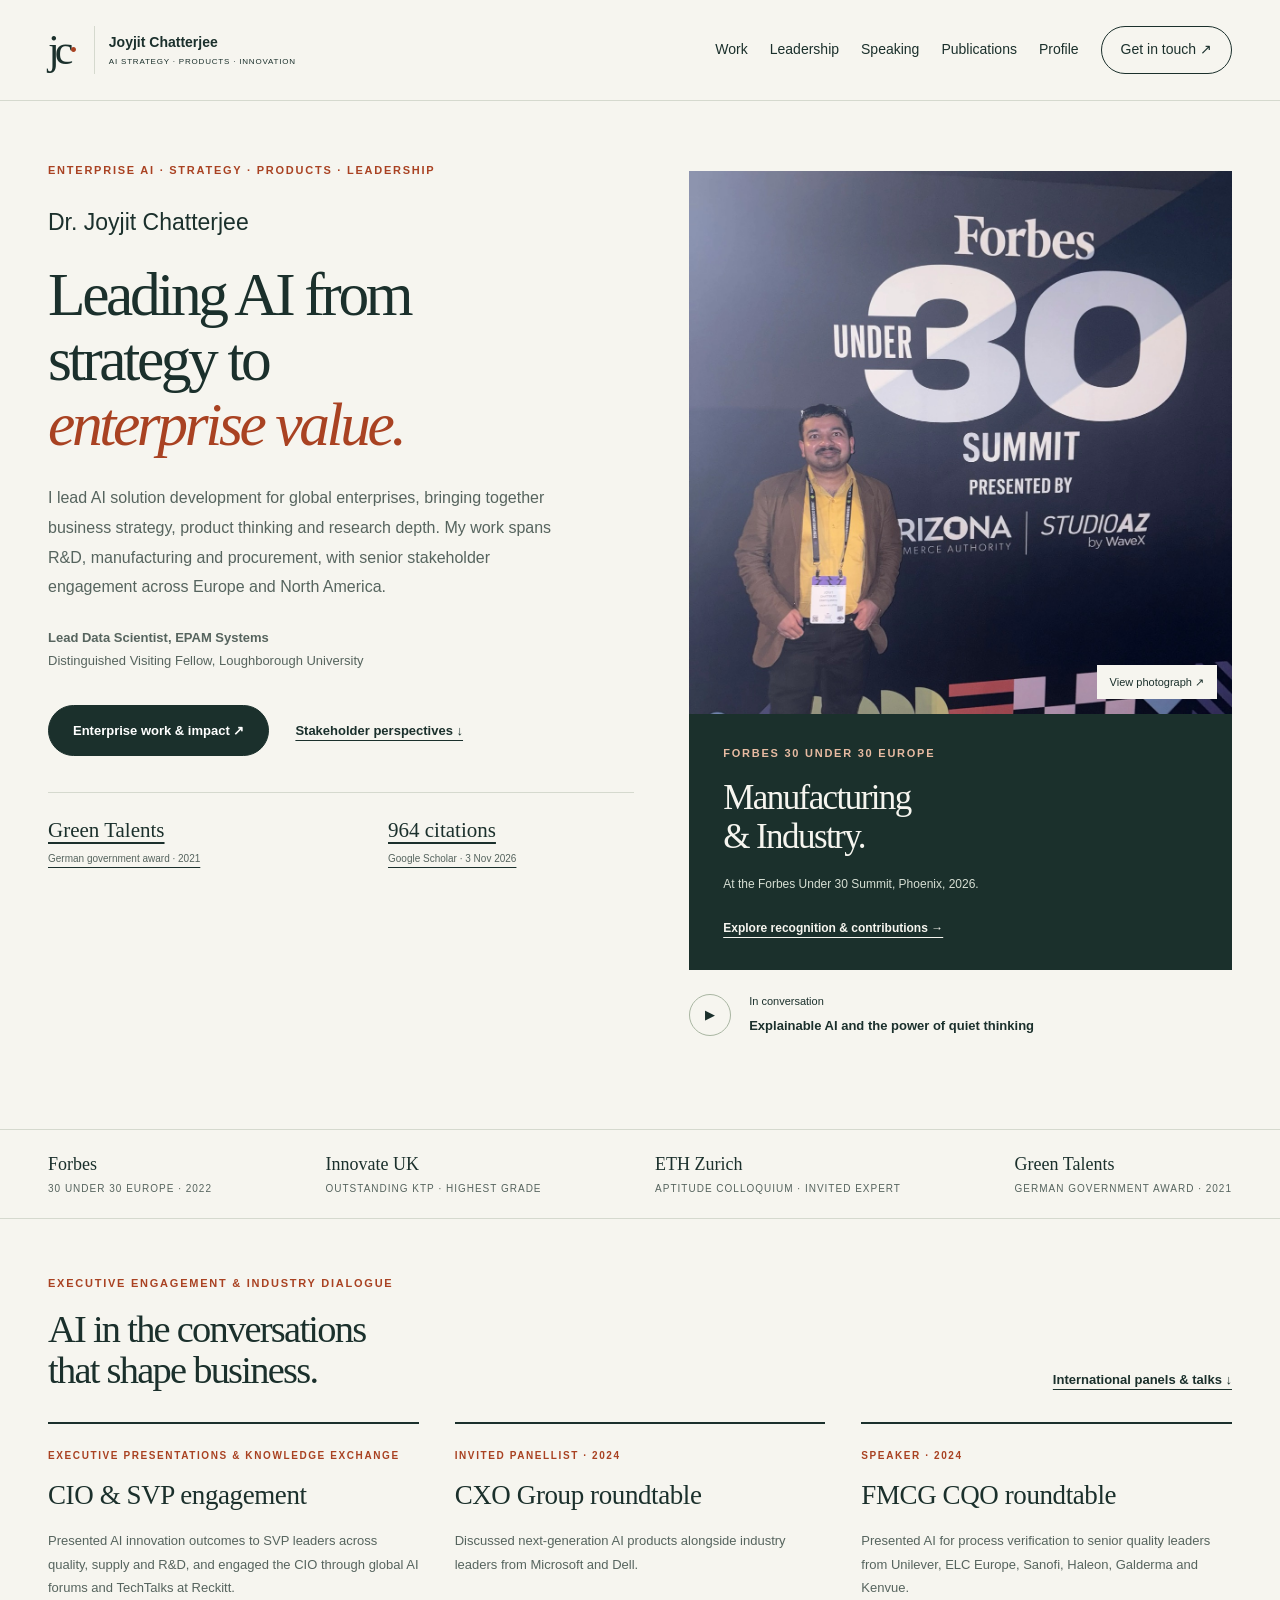
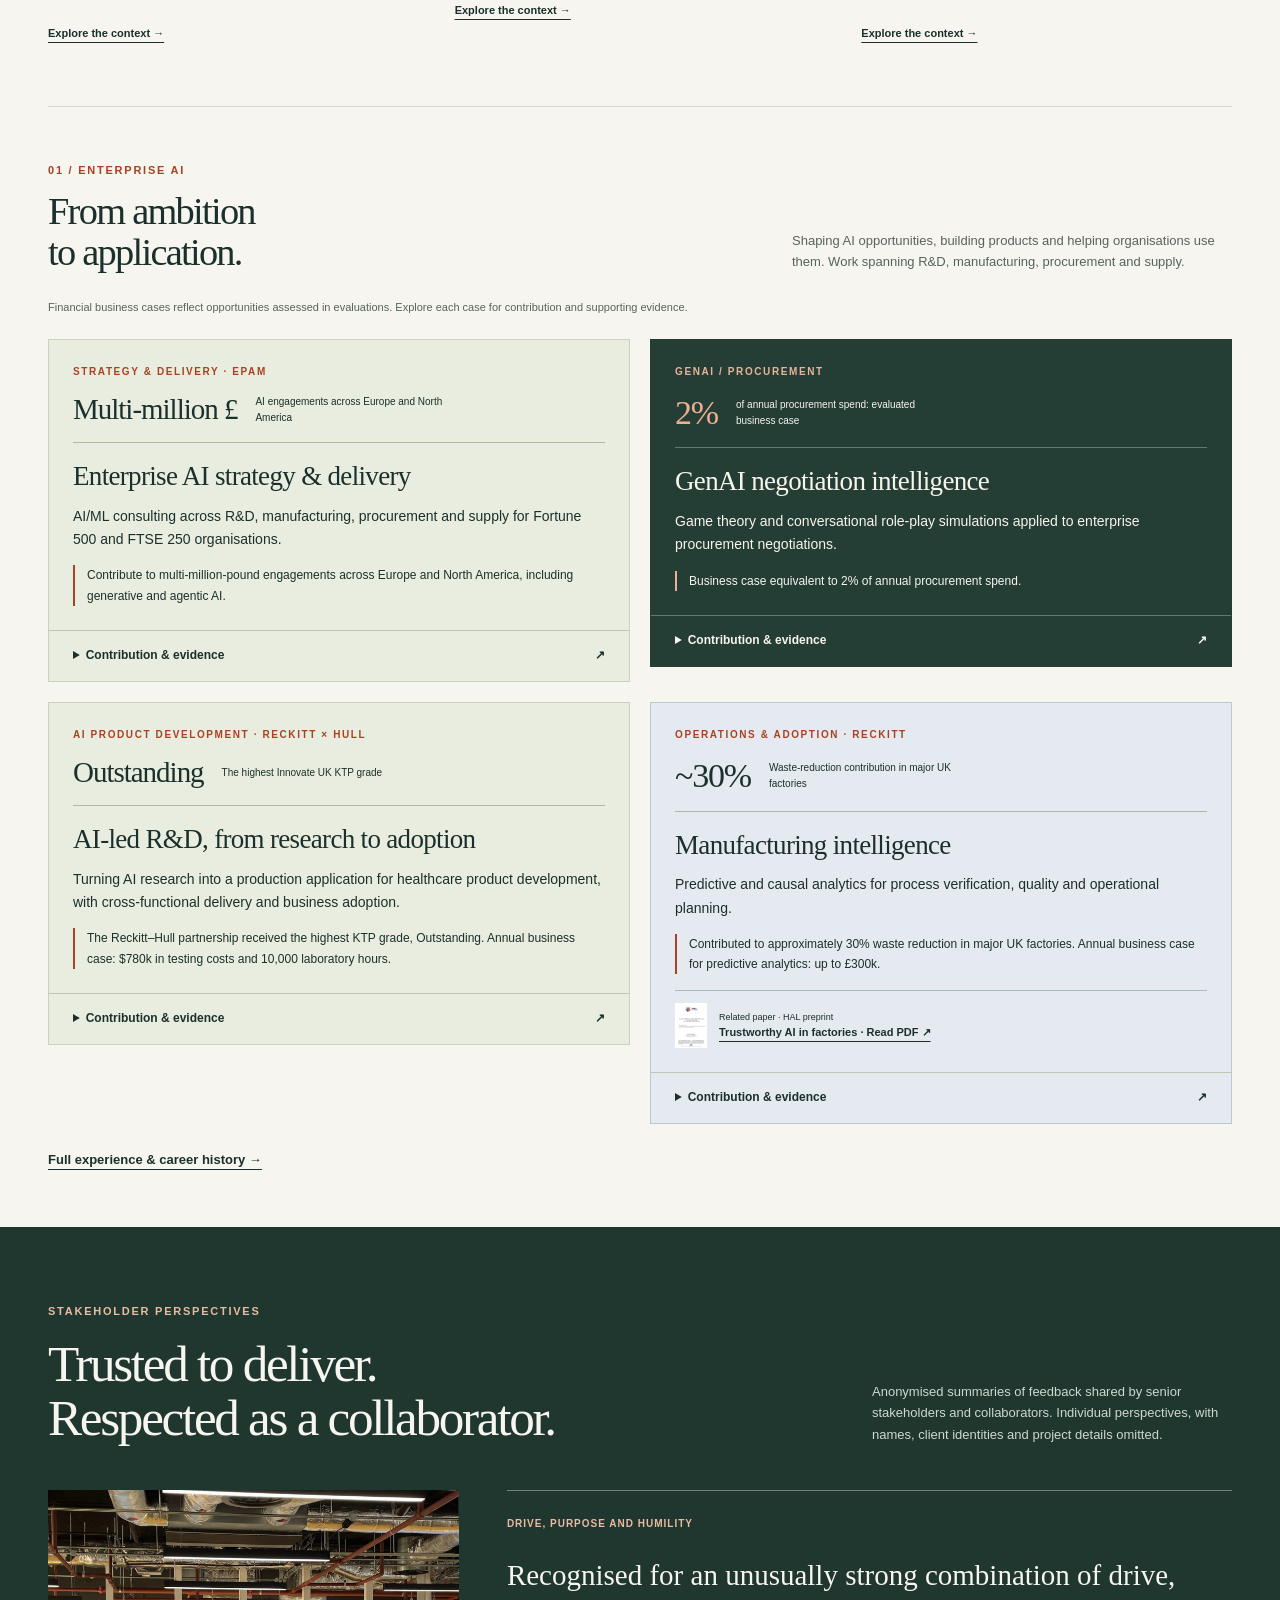
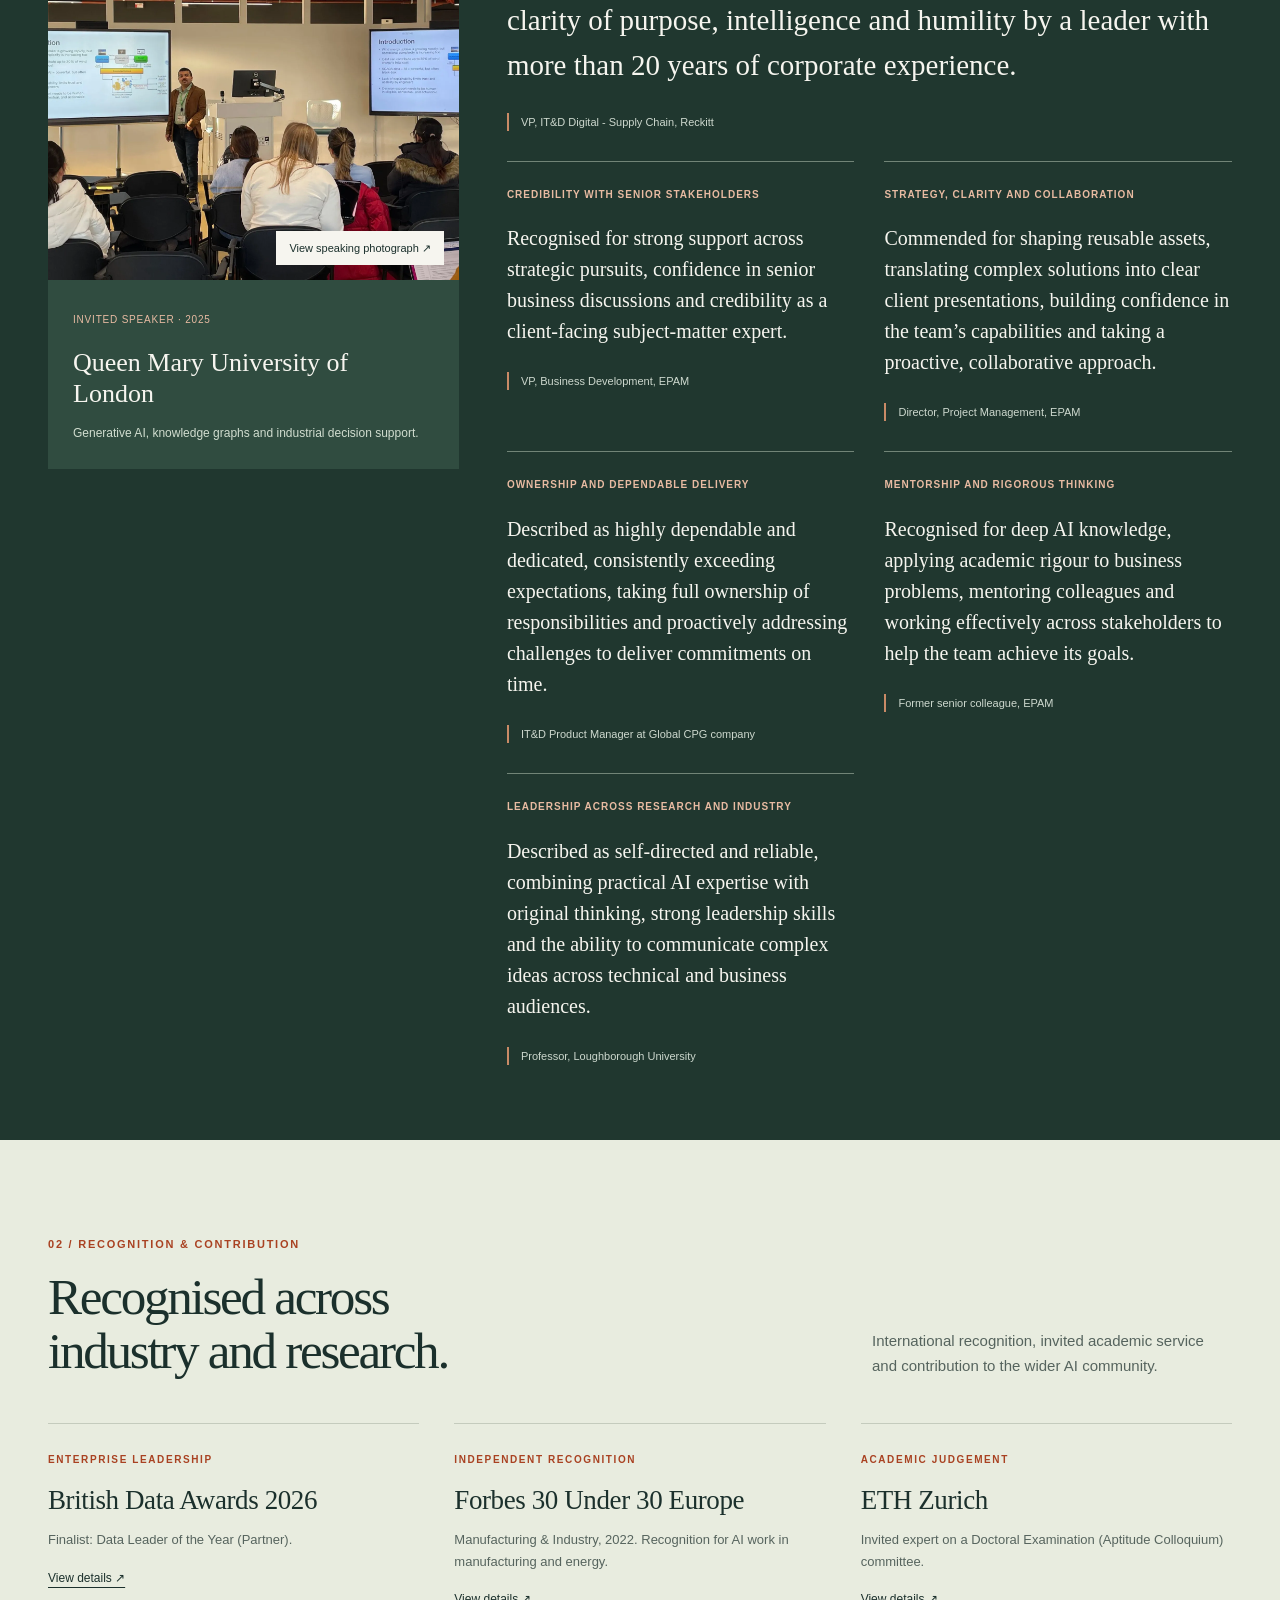
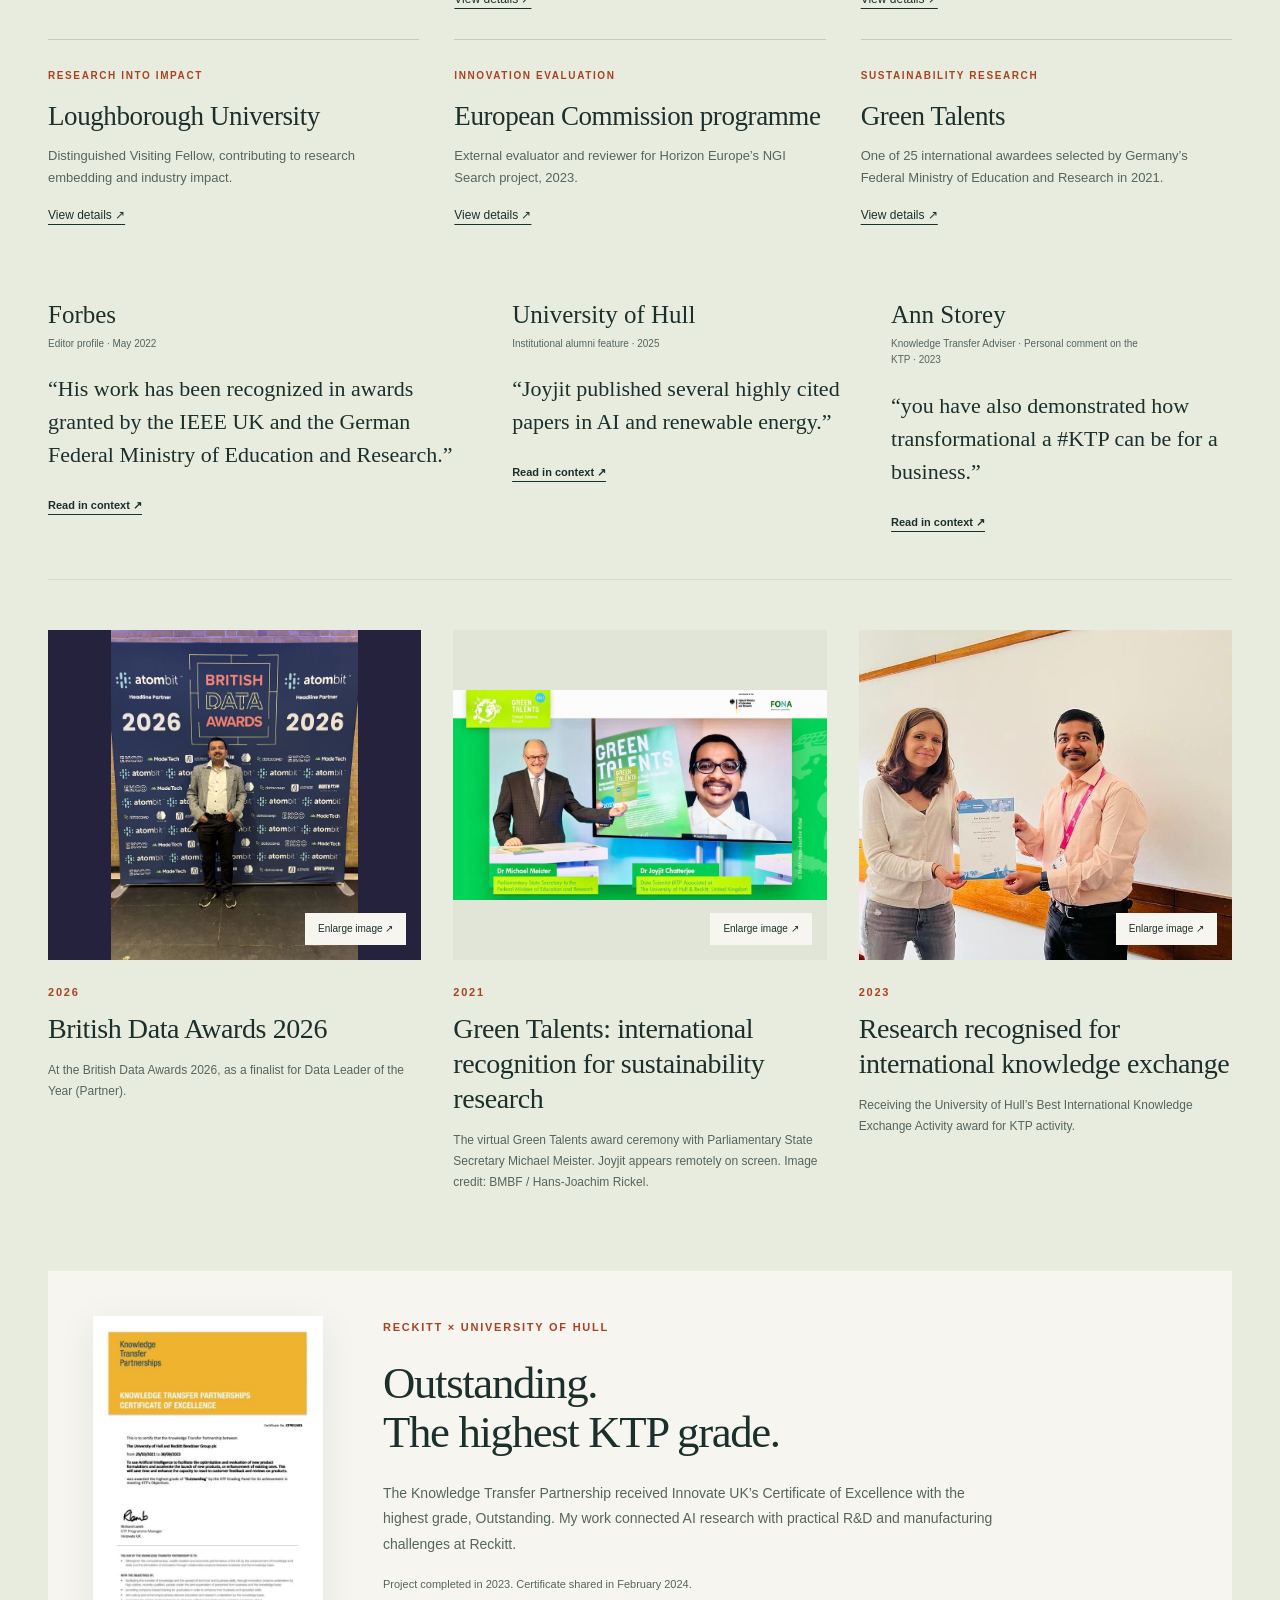
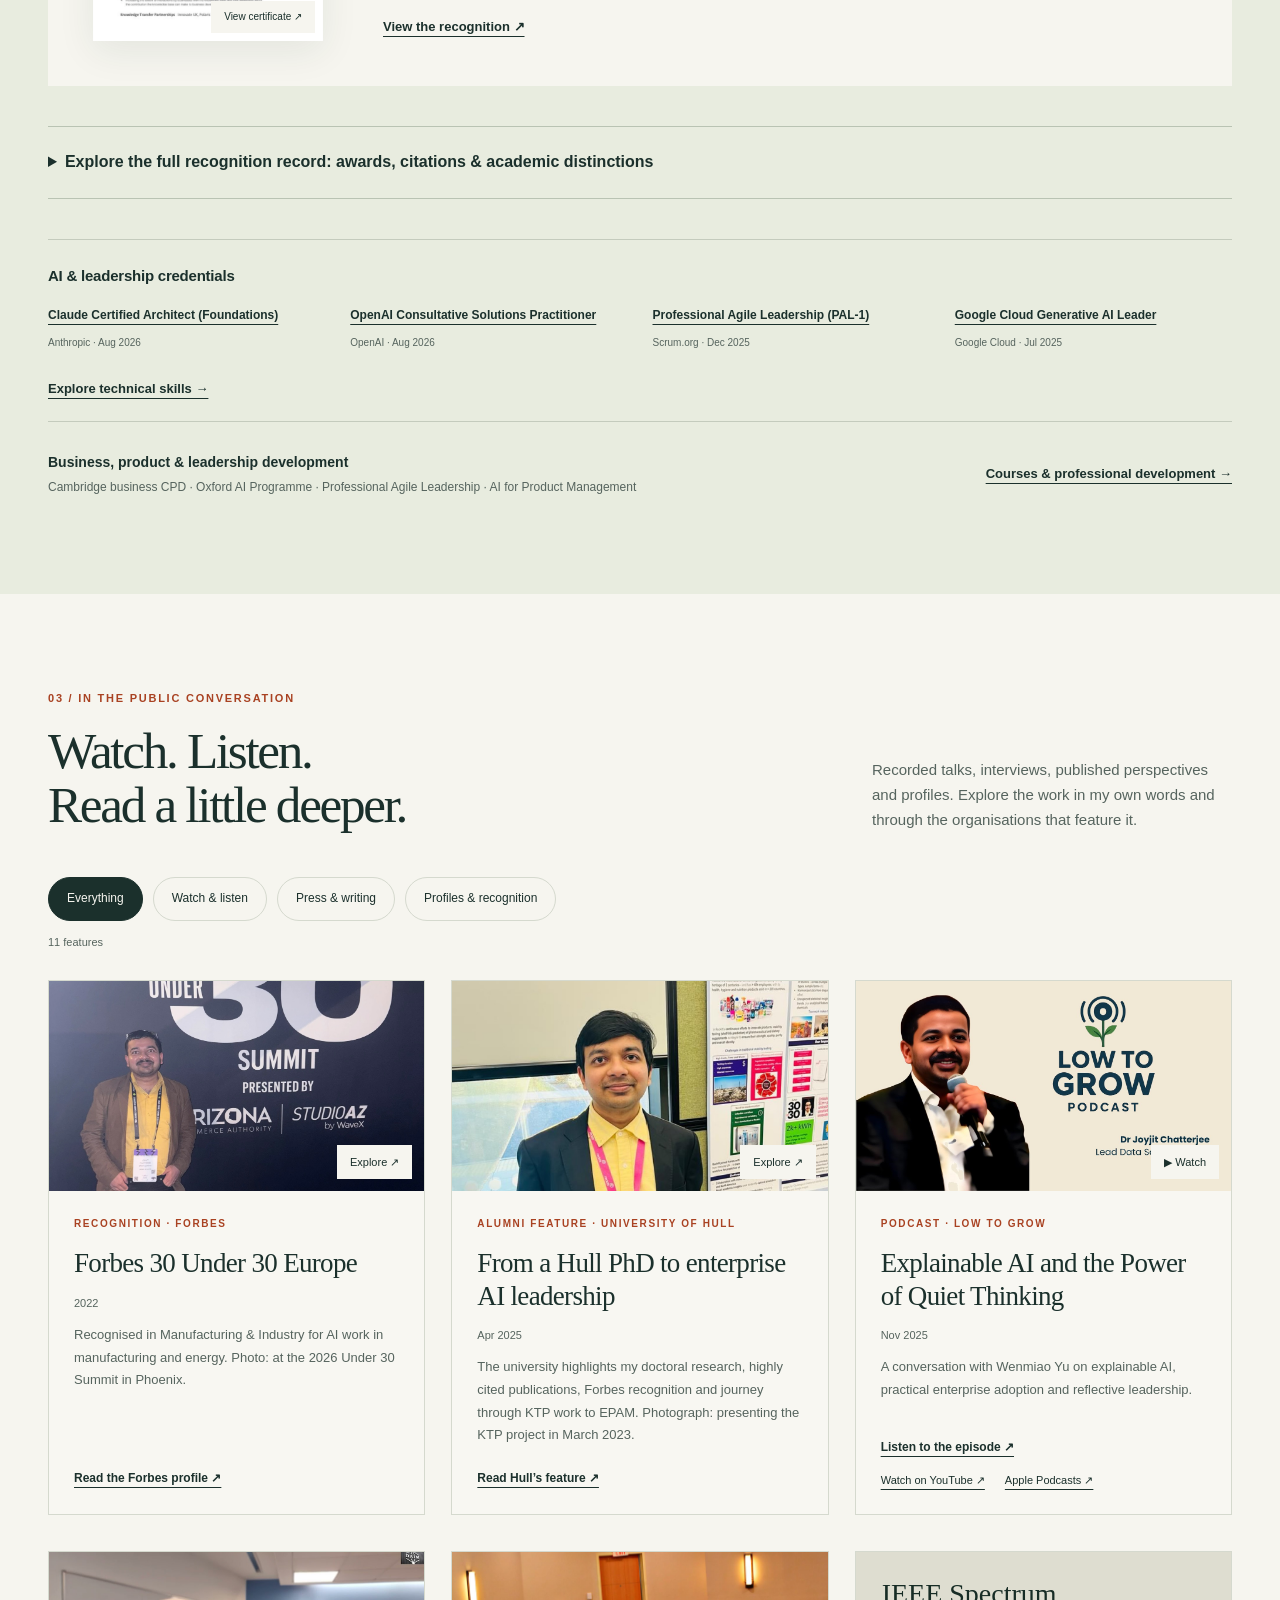
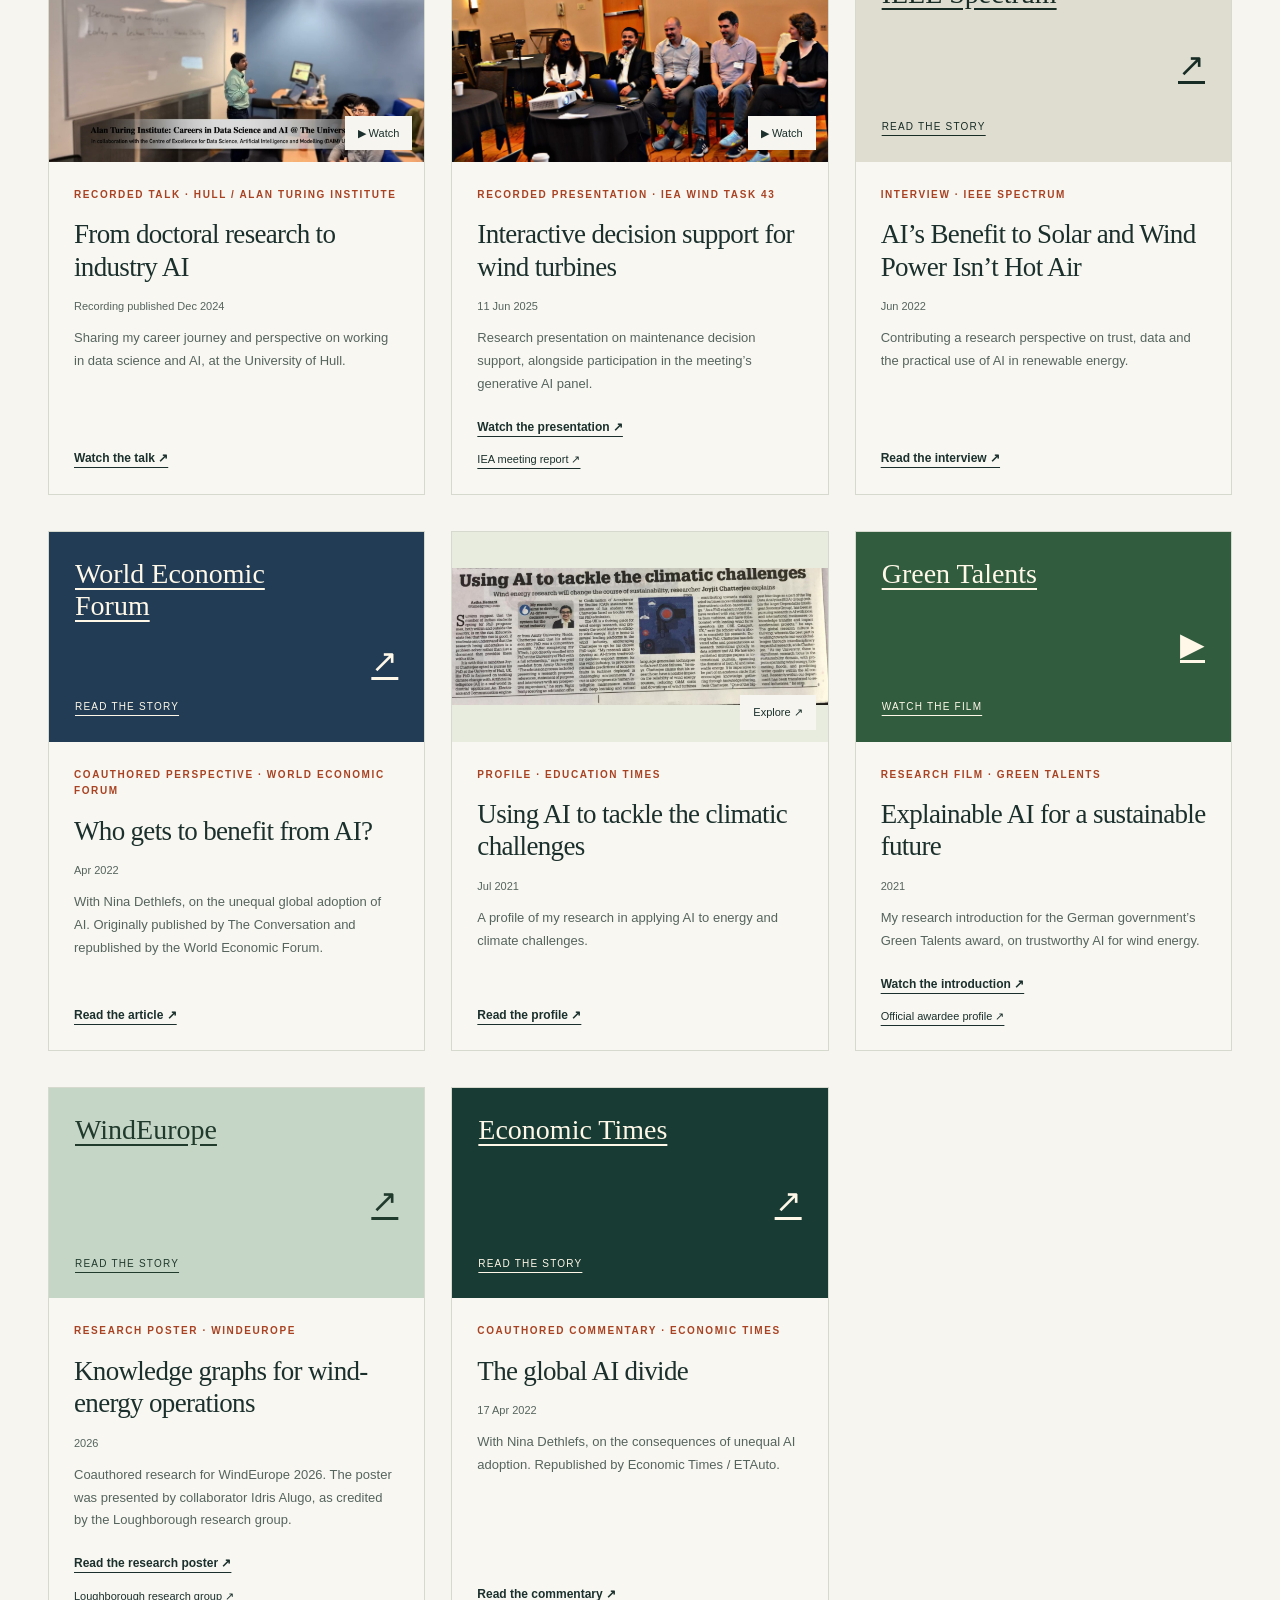
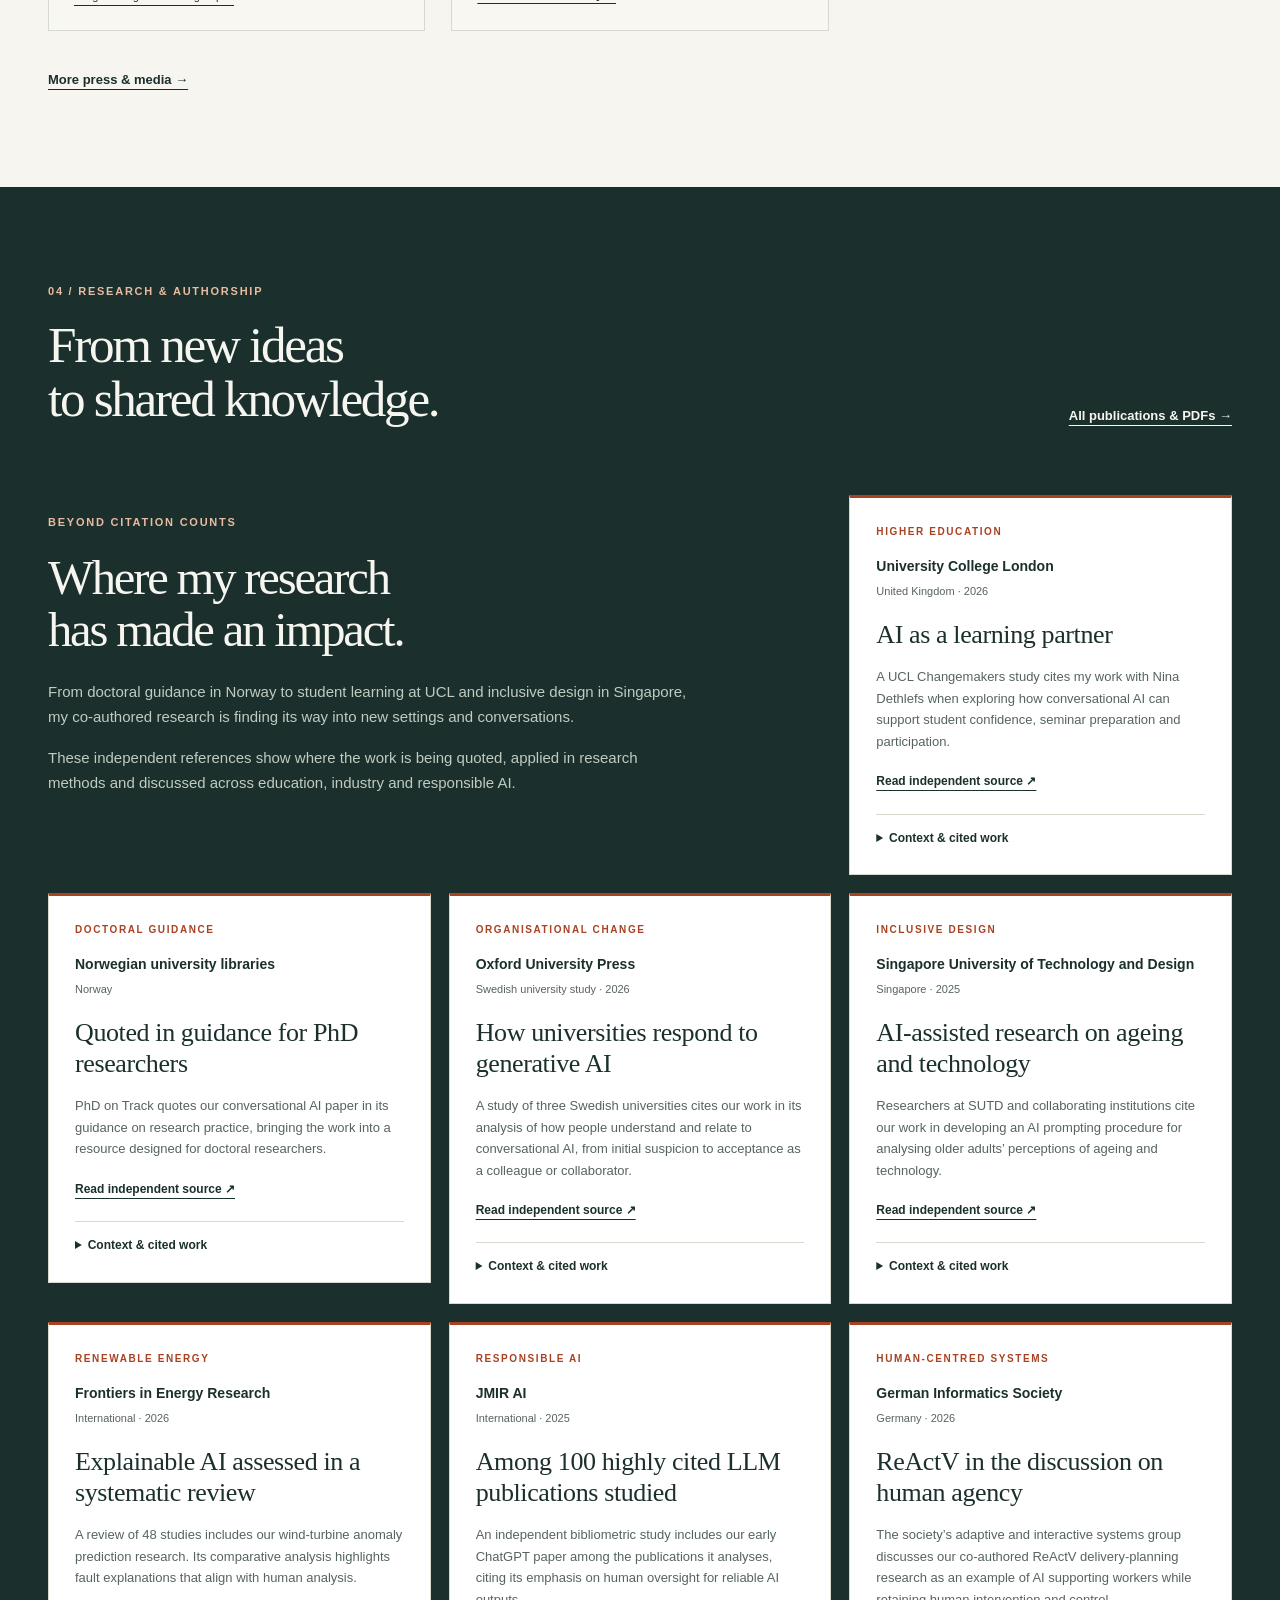
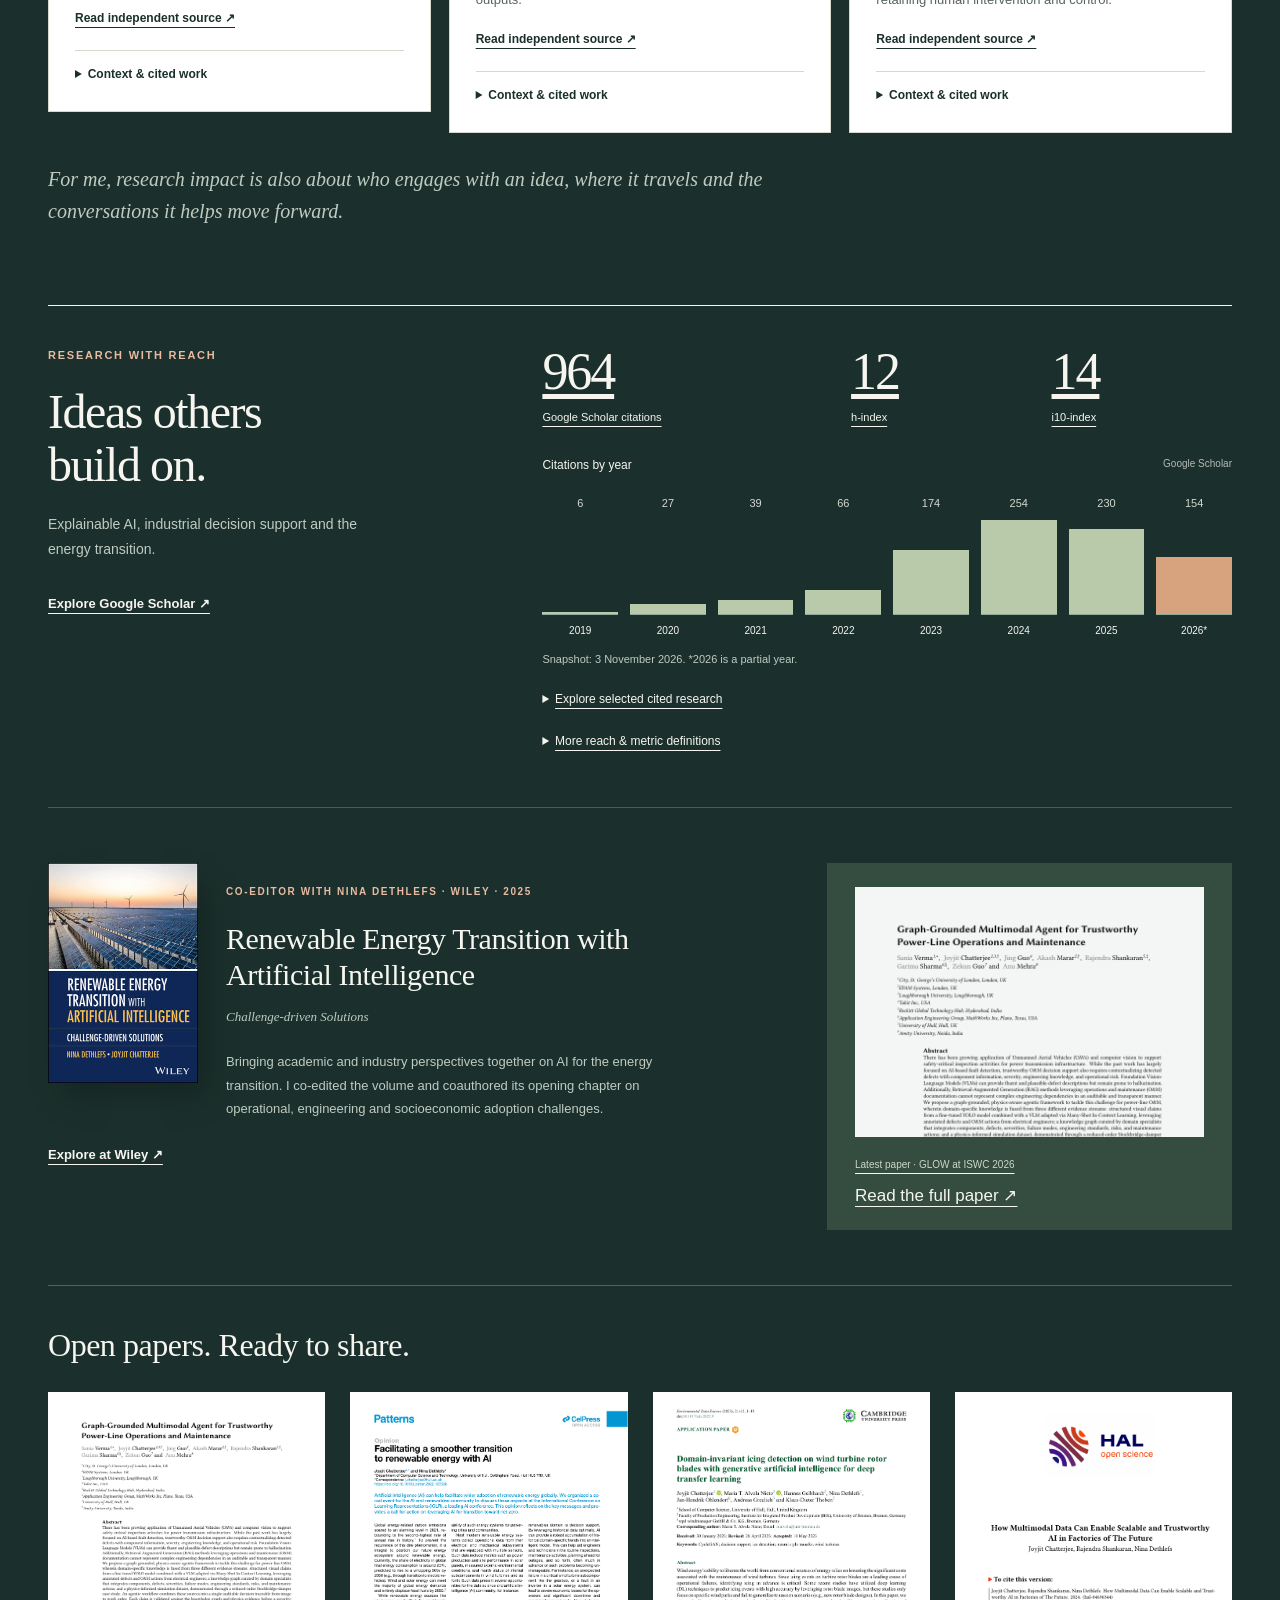
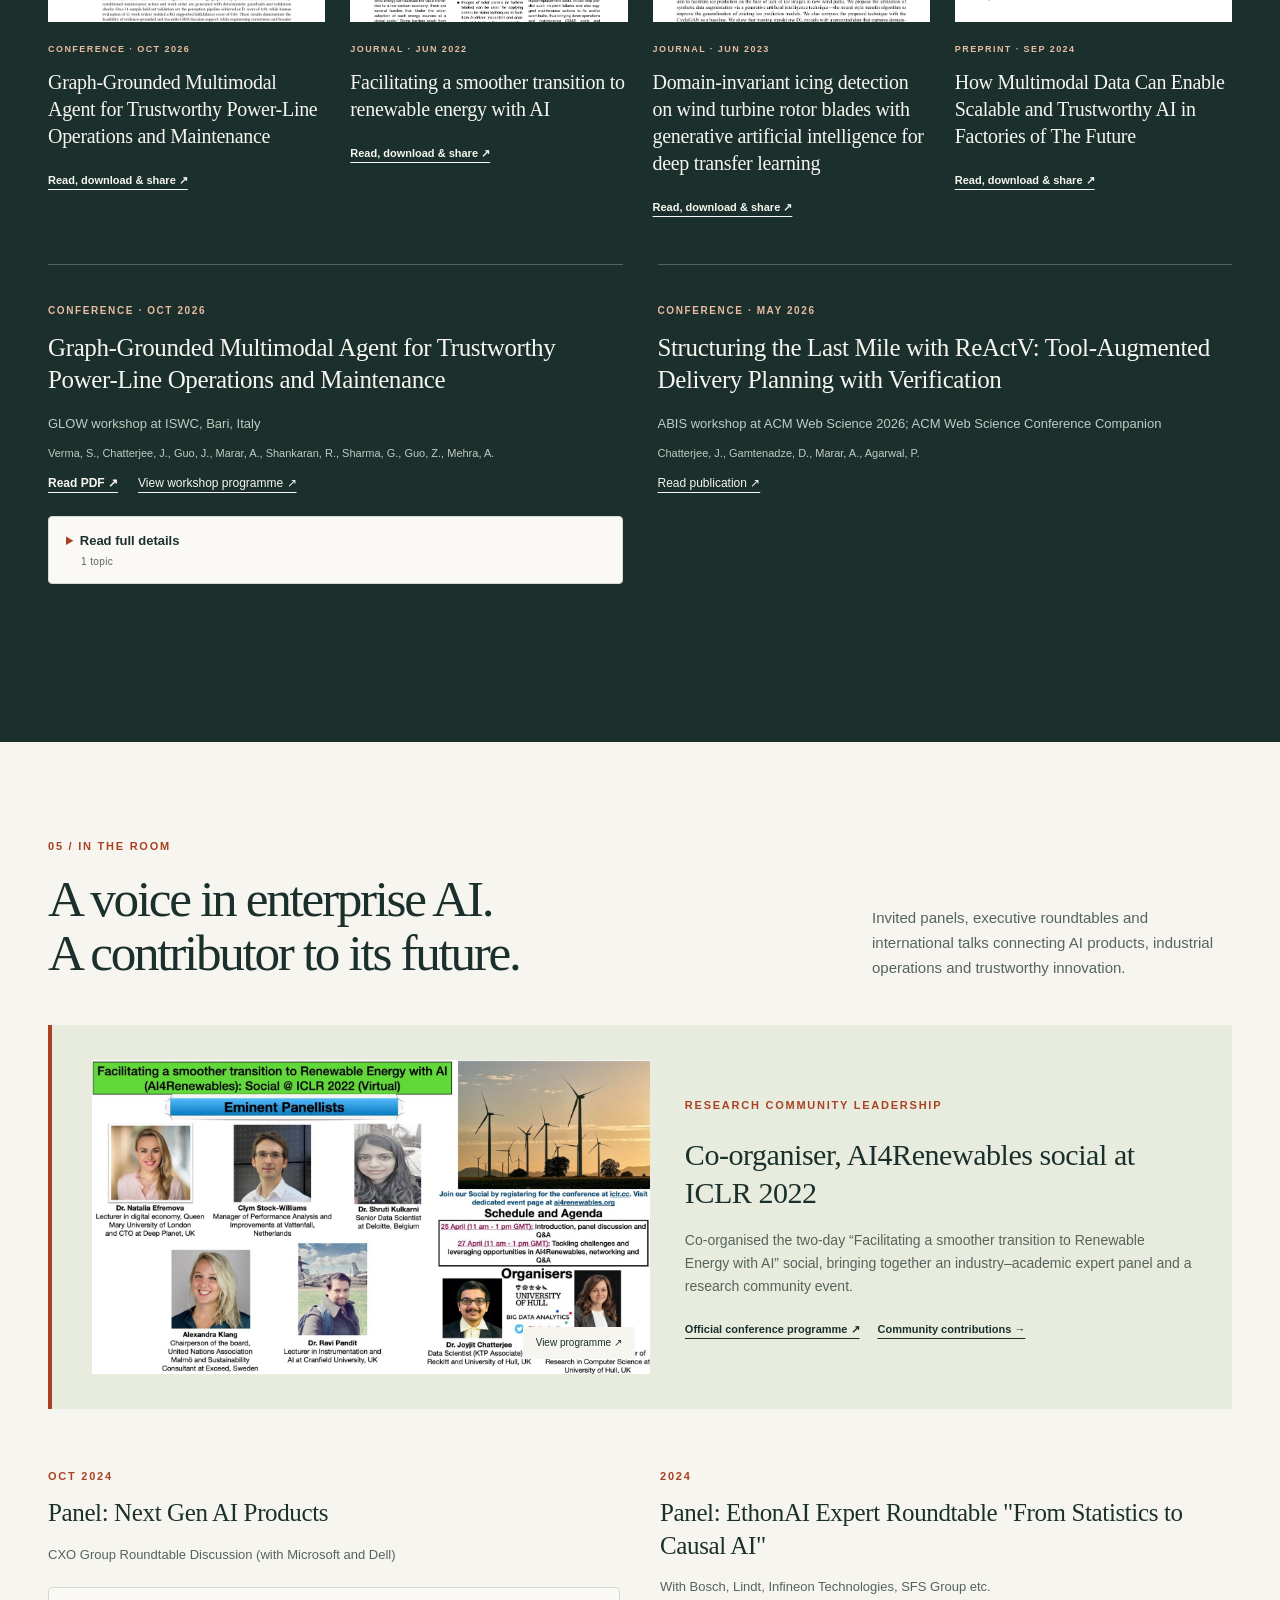
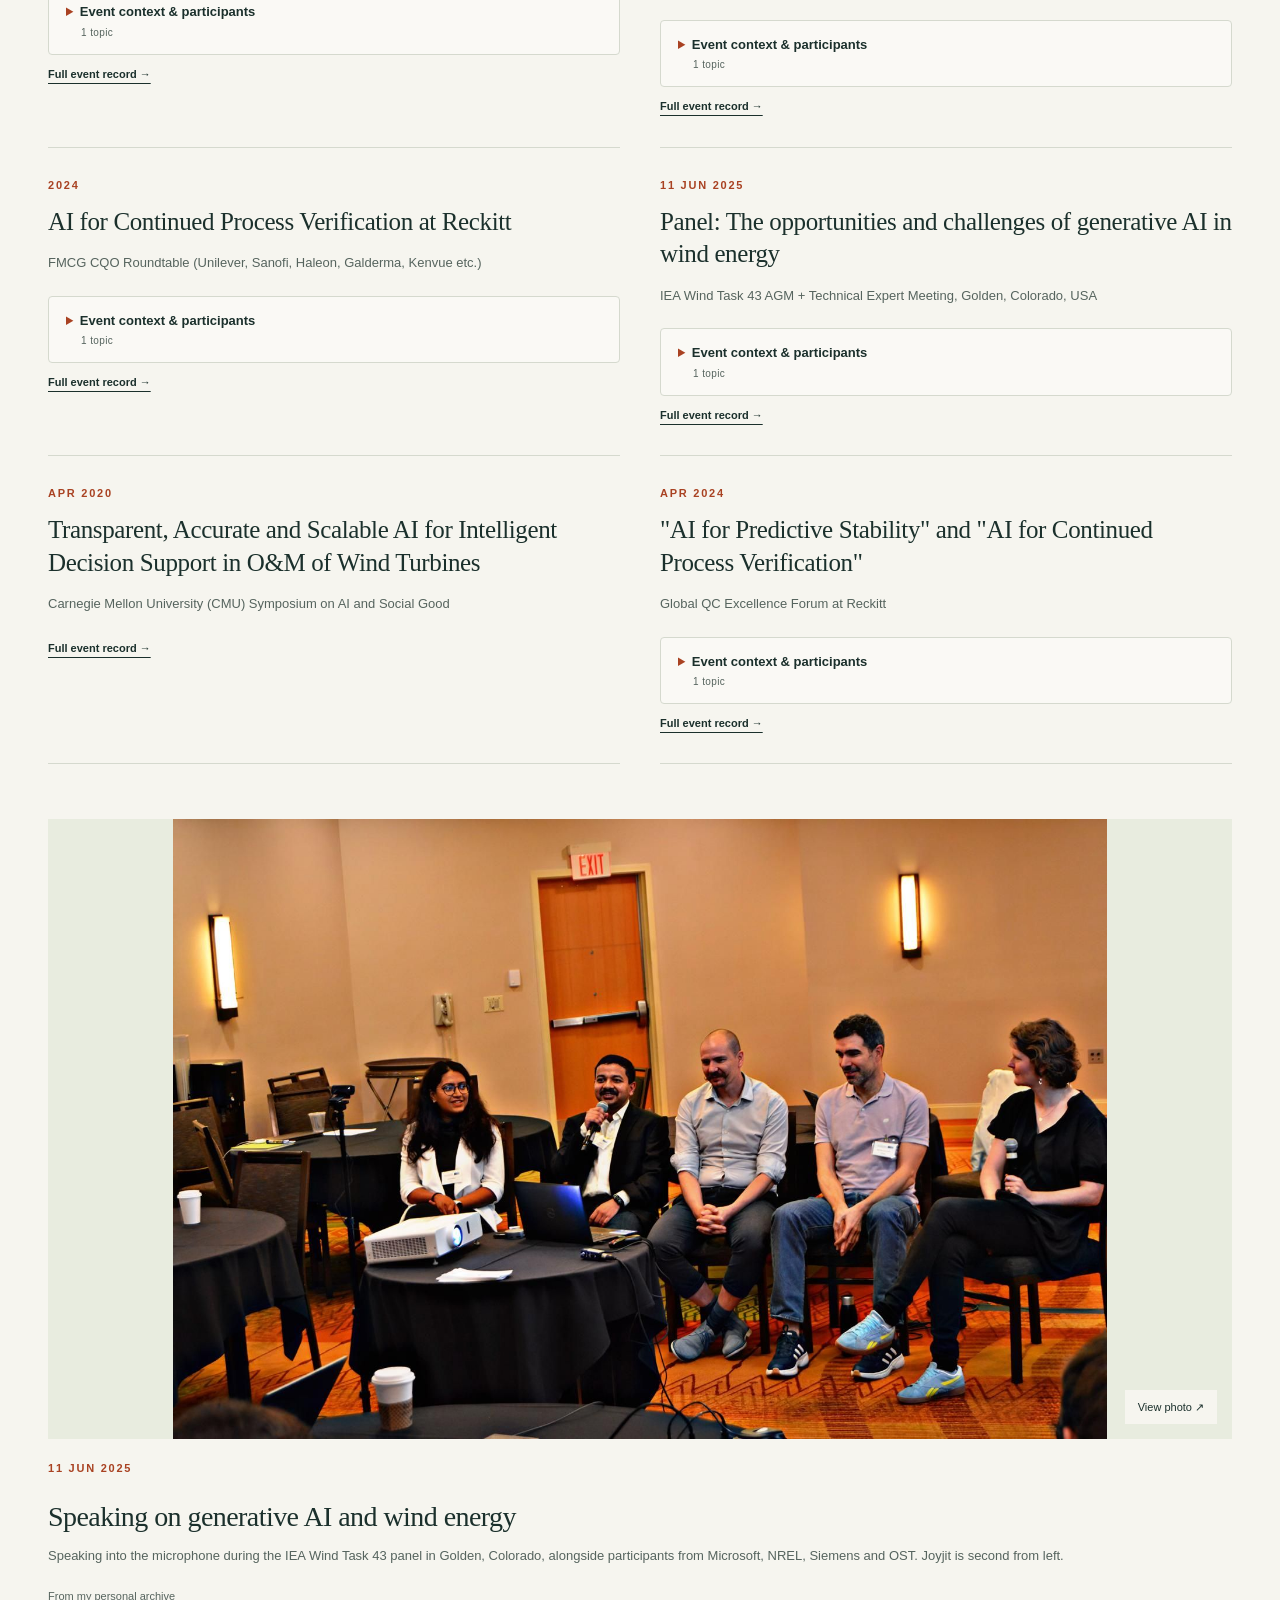
==== commit 2f4e234c: "Show independent research impact and preserve discovery workflow" ====
--- a/index.html
+++ b/index.html
@@ -12,7 +12,7 @@
 <meta property="og:description" content="I connect AI strategy, product development and operational delivery, bringing research, people and technology together to solve enterprise challenges in R&amp;D, manufacturing, supply chains and energy.">
 <meta property="og:image" content="https://joyjitchatterjee.github.io/assets/images/iea-panel.jpg">
 <link rel="icon" href="assets/favicon.svg" type="image/svg+xml">
-<link rel="stylesheet" href="assets/site.css?v=c978a4bf9c82">
+<link rel="stylesheet" href="assets/site.css?v=b79897bbb48f">
 <script src="assets/site.js?v=bd5a354df83c" defer></script>
 <script src="assets/experience.js?v=0034a3a4070b" defer></script>
 </head>
@@ -27,7 +27,54 @@
 <section class="feedback-section" id="feedback"><div class="wrap"><div class="section-heading"><div><p class="eyebrow">Stakeholder perspectives</p><h2>Trusted to deliver.<br>Respected as a collaborator.</h2></div><p>Anonymised summaries of feedback shared by senior stakeholders and collaborators. Individual perspectives, with names, client identities and project details omitted.</p></div><div class="feedback-editorial"><figure class="feedback-photo"><a href="assets/images/qmul.jpg" data-viewer="image" data-title="GenAI meets the wind industry" data-caption="An invited talk for Queen Mary University of London on generative AI, knowledge graphs and Wind Task 43, at the London City Institute of Technology campus."><img src="assets/images/qmul.jpg" width="2000" height="1500" loading="lazy" alt="Joyjit speaking to an audience with slides showing AI and knowledge graphs for wind turbine operations and maintenance."><span class="enlarge">View speaking photograph ↗</span></a><figcaption><span>Invited speaker · 2025</span><strong>Queen Mary University of London</strong><p>Generative AI, knowledge graphs and industrial decision support.</p></figcaption></figure><div class="feedback-grid"><article class="feedback-card"><p class="eyebrow">Drive, purpose and humility</p><p class="feedback-summary">Recognised for an unusually strong combination of drive, clarity of purpose, intelligence and humility by a leader with more than 20 years of corporate experience.</p><p class="feedback-role">VP, IT&amp;D Digital - Supply Chain, Reckitt</p></article><article class="feedback-card"><p class="eyebrow">Credibility with senior stakeholders</p><p class="feedback-summary">Recognised for strong support across strategic pursuits, confidence in senior business discussions and credibility as a client-facing subject-matter expert.</p><p class="feedback-role">VP, Business Development, EPAM</p></article><article class="feedback-card"><p class="eyebrow">Strategy, clarity and collaboration</p><p class="feedback-summary">Commended for shaping reusable assets, translating complex solutions into clear client presentations, building confidence in the team’s capabilities and taking a proactive, collaborative approach.</p><p class="feedback-role">Director, Project Management, EPAM</p></article><article class="feedback-card"><p class="eyebrow">Ownership and dependable delivery</p><p class="feedback-summary">Described as highly dependable and dedicated, consistently exceeding expectations, taking full ownership of responsibilities and proactively addressing challenges to deliver commitments on time.</p><p class="feedback-role">IT&amp;D Product Manager at Global CPG company</p></article><article class="feedback-card"><p class="eyebrow">Mentorship and rigorous thinking</p><p class="feedback-summary">Recognised for deep AI knowledge, applying academic rigour to business problems, mentoring colleagues and working effectively across stakeholders to help the team achieve its goals.</p><p class="feedback-role">Former senior colleague, EPAM</p></article><article class="feedback-card"><p class="eyebrow">Leadership across research and industry</p><p class="feedback-summary">Described as self-directed and reliable, combining practical AI expertise with original thinking, strong leadership skills and the ability to communicate complex ideas across technical and business audiences.</p><p class="feedback-role">Professor, Loughborough University</p></article></div></div></div></section>
 <section class="recognition-section" id="recognition"><div class="section wrap"><div class="section-heading"><div><p class="eyebrow">02 / Recognition & contribution</p><h2>Recognised across<br>industry and research.</h2></div><p>International recognition, invited academic service and contribution to the wider AI community.</p></div><div class="credential-grid"><article class="credential"><p class="eyebrow">Enterprise leadership</p><h3>British Data Awards 2026</h3><p>Finalist: Data Leader of the Year (Partner).</p><a href="https://predatech.co.uk/british-data-awards-2026-finalists/" aria-label="View details: British Data Awards 2026">View details ↗</a></article><article class="credential"><p class="eyebrow">Independent recognition</p><h3>Forbes 30 Under 30 Europe</h3><p>Manufacturing &amp; Industry, 2022. Recognition for AI work in manufacturing and energy.</p><a href="https://www.forbes.com/profile/joyjit-chatterjee/" aria-label="View details: Forbes 30 Under 30 Europe">View details ↗</a></article><article class="credential"><p class="eyebrow">Academic judgement</p><h3>ETH Zurich</h3><p>Invited expert on a Doctoral Examination (Aptitude Colloquium) committee.</p><a href="profile.html#reviews" aria-label="View details: ETH Zurich">View details ↗</a></article><article class="credential"><p class="eyebrow">Research into impact</p><h3>Loughborough University</h3><p>Distinguished Visiting Fellow, contributing to research embedding and industry impact.</p><a href="https://ldr-lboro.github.io/" aria-label="View details: Loughborough University">View details ↗</a></article><article class="credential"><p class="eyebrow">Innovation evaluation</p><h3>European Commission programme</h3><p>External evaluator and reviewer for Horizon Europe’s NGI Search project, 2023.</p><a href="profile.html#reviews" aria-label="View details: European Commission programme">View details ↗</a></article><article class="credential"><p class="eyebrow">Sustainability research</p><h3>Green Talents</h3><p>One of 25 international awardees selected by Germany’s Federal Ministry of Education and Research in 2021.</p><a href="https://www.greentalents.de/awardees_awardees2021_joyjit-chatterjee.php" aria-label="View details: Green Talents">View details ↗</a></article></div><aside class="evidence-quotes" aria-label="Recognition in their words"><figure class="evidence-quote"><figcaption><strong>Forbes</strong><span>Editor profile · May 2022</span></figcaption><blockquote>“His work has been recognized in awards granted by the IEEE UK and the German Federal Ministry of Education and Research.”</blockquote><a class="text-link" href="https://www.forbes.com/profile/joyjit-chatterjee/">Read in context ↗</a></figure><figure class="evidence-quote"><figcaption><strong>University of Hull</strong><span>Institutional alumni feature · 2025</span></figcaption><blockquote>“Joyjit published several highly cited papers in AI and renewable energy.”</blockquote><a class="text-link" href="https://www.linkedin.com/posts/joyjitchatterjee_grateful-and-honored-university-of-hull-activity-7318958465819783168-wQl4">Read in context ↗</a></figure><figure class="evidence-quote"><figcaption><strong>Ann Storey</strong><span>Knowledge Transfer Adviser · Personal comment on the KTP · 2023</span></figcaption><blockquote>“you have also demonstrated how transformational a #KTP can be for a business.”</blockquote><a class="text-link" href="https://www.linkedin.com/posts/joyjitchatterjee_ktp-reckitt-universityofhull-activity-7113237803018117121-4Ze1">Read in context ↗</a></figure></aside><div class="recognition-moments"><figure class="recognition-moment moment-british-data-awards-portrait"><a class="evidence-image" href="assets/images/british-data-awards-portrait.jpg" data-viewer="image" data-title="British Data Awards 2026" data-caption="At the British Data Awards 2026, as a finalist for Data Leader of the Year (Partner)."><img src="assets/images/british-data-awards-portrait.jpg" width="1280" height="1707" alt="Joyjit Chatterjee standing in front of the British Data Awards 2026 backdrop." loading="lazy"><span class="enlarge">Enlarge image ↗</span></a><figcaption><p class="eyebrow">2026</p><h3>British Data Awards 2026</h3><p>At the British Data Awards 2026, as a finalist for Data Leader of the Year (Partner).</p></figcaption></figure><figure class="recognition-moment moment-green-talents-ceremony"><a class="evidence-image" href="assets/images/green-talents-ceremony.jpg" data-viewer="image" data-title="Green Talents: international recognition for sustainability research" data-caption="The virtual Green Talents award ceremony with Parliamentary State Secretary Michael Meister. Joyjit appears remotely on screen. Image credit: BMBF / Hans-Joachim Rickel."><img src="assets/images/green-talents-ceremony.jpg" width="1024" height="576" alt="The virtual Green Talents award ceremony with Parliamentary State Secretary Michael Meister. Joyjit appears remotely on screen." loading="lazy"><span class="enlarge">Enlarge image ↗</span></a><figcaption><p class="eyebrow">2021</p><h3>Green Talents: international recognition for sustainability research</h3><p>The virtual Green Talents award ceremony with Parliamentary State Secretary Michael Meister. Joyjit appears remotely on screen. Image credit: BMBF / Hans-Joachim Rickel.</p></figcaption></figure><figure class="recognition-moment moment-hull-ke-ceremony"><a class="evidence-image" href="assets/images/hull-ke-ceremony.jpg" data-viewer="image" data-title="Research recognised for international knowledge exchange" data-caption="Receiving the University of Hull’s Best International Knowledge Exchange Activity award for KTP activity."><img src="assets/images/hull-ke-ceremony.jpg" width="682" height="1023" alt="Receiving the University of Hull’s Best International Knowledge Exchange Activity award for KTP activity." loading="lazy"><span class="enlarge">Enlarge image ↗</span></a><figcaption><p class="eyebrow">2023</p><h3>Research recognised for international knowledge exchange</h3><p>Receiving the University of Hull’s Best International Knowledge Exchange Activity award for KTP activity.</p></figcaption></figure></div><article class="certificate-feature"><a href="assets/images/ktp-certificate.jpg" data-viewer="image" data-title="Outstanding KTP: Certificate of Excellence" data-caption="Certificate of Excellence for the Reckitt–University of Hull KTP, graded Outstanding. Shared February 2024. Innovate UK certificate, shared by Joyjit Chatterjee."><img src="assets/images/ktp-certificate.jpg" width="1132" height="1600" alt="Certificate of Excellence for the Reckitt–University of Hull KTP, graded Outstanding. Shared February 2024." loading="lazy"><span class="enlarge">View certificate ↗</span></a><div><p class="eyebrow">Reckitt × University of Hull</p><h3>Outstanding.<br>The highest KTP grade.</h3><p>The Knowledge Transfer Partnership received Innovate UK’s Certificate of Excellence with the highest grade, Outstanding. My work connected AI research with practical R&D and manufacturing challenges at Reckitt.</p><p class="metric-note">Project completed in 2023. Certificate shared in February 2024.</p><a class="text-link" href="https://www.linkedin.com/posts/joyjitchatterjee_innovateuk-reckitt-universityofhull-activity-7165991095674257408-i5o_">View the recognition ↗</a></div></article><details class="award-archive"><summary>Explore the full recognition record: awards, citations & academic distinctions</summary><div class="award-timeline"><h3>A wider record of recognition.</h3><ol><li><a class="evidence-image" href="assets/images/british-data-awards-finalist.jpg" data-viewer="image" data-title="Data Leader of the Year finalist" data-caption="The British Data Awards 2026 finalist card for Data Leader of the Year (Partner), naming Dr. Joyjit Chatterjee, EPAM Systems."><img src="assets/images/british-data-awards-finalist.jpg" width="1280" height="2276" alt="British Data Awards 2026 card naming Dr. Joyjit Chatterjee as a Data Leader of the Year (Partner) finalist." loading="lazy"><span class="enlarge">View award ↗</span></a><div class="award-copy"><span class="date">2026</span><h4><a href="profile.html#awards-british-data-awards-data-leader-of-the-year-partner-finalist">British Data Awards: Data Leader of the Year (Partner) Finalist</a></h4><p>Named a finalist in the Data Leader of the Year (Partner) category.</p><a class="text-link" href="profile.html#awards-british-data-awards-data-leader-of-the-year-partner-finalist">Recognition details →</a></div></li><li><a class="evidence-image" href="assets/images/hull-ke-award.jpg" data-viewer="image" data-title="Best International Knowledge Exchange Activity" data-caption="University of Hull Knowledge Exchange Awards 2023: winner, Best International KE Activity, for KTP activity."><img src="assets/images/hull-ke-award.jpg" width="701" height="1024" alt="University of Hull Knowledge Exchange Awards 2023: winner, Best International KE Activity, for KTP activity." loading="lazy"><span class="enlarge">View award ↗</span></a><div class="award-copy"><span class="date">Jun 2023</span><h4><a href="profile.html#awards-best-international-knowledge-exchange-activity">Best International Knowledge Exchange Activity</a></h4><p>University of Hull award for global collaborations and impact in the KTP project</p><a class="text-link" href="profile.html#awards-best-international-knowledge-exchange-activity">Recognition details →</a></div></li><li><a class="evidence-image" href="assets/images/wiley-certificate.jpg" data-viewer="image" data-title="Wiley Top Cited Article" data-caption="Wiley recognition for Deep learning with knowledge transfer for explainable anomaly prediction in wind turbines, published in Wind Energy."><img src="assets/images/wiley-certificate.jpg" width="1125" height="889" alt="Wiley recognition for Deep learning with knowledge transfer for explainable anomaly prediction in wind turbines, published in Wind Energy." loading="lazy"><span class="enlarge">View award ↗</span></a><div class="award-copy"><span class="date">Mar 2022</span><h4><a href="profile.html#awards-top-cited-author">Top-Cited Author</a></h4><p>Wiley Top-Cited Article recognition for 2020–2021 in the Wind Energy journal.</p><a class="text-link" href="profile.html#awards-top-cited-author">Recognition details →</a></div></li><li><div class="award-copy"><span class="date">Jan 2022</span><h4><a href="profile.html#awards-ukri-global-talent-endorsement">UKRI Global Talent Endorsement</a></h4><p>Endorsed as Global Talent by UK Research and Innovation (UKRI).</p><a class="text-link" href="profile.html#awards-ukri-global-talent-endorsement">Recognition details →</a></div></li><li><a class="evidence-image" href="assets/images/alumni-achiever-award.jpg" data-viewer="image" data-title="Amity Alumni Achiever Award" data-caption="Amity Alumni Achiever Award for Outstanding Contribution in Education, presented at the Virtual Alumni Meet 2021."><img src="assets/images/alumni-achiever-award.jpg" width="1188" height="1600" alt="Amity Alumni Achiever Award for Outstanding Contribution in Education, presented at the Virtual Alumni Meet 2021." loading="lazy"><span class="enlarge">View award ↗</span></a><div class="award-copy"><span class="date">Mar 2021</span><h4><a href="profile.html#awards-alumni-achiever-award">Alumni Achiever Award</a></h4><p>Awarded by Amity University for Outstanding Contribution in Education.</p><a class="text-link" href="profile.html#awards-alumni-achiever-award">Recognition details →</a></div></li><li><a class="evidence-image" href="assets/images/young-researcher-award.jpg" data-viewer="image" data-title="Young Researcher Award" data-caption="Amity Young Researcher Award plaque from the Amity–IEEE UK and Ireland international conference in London, 23–25 April 2019."><img src="assets/images/young-researcher-award.jpg" width="1200" height="1600" alt="Amity Young Researcher Award plaque from the Amity–IEEE UK and Ireland international conference in London, 23–25 April 2019." loading="lazy"><span class="enlarge">View award ↗</span></a><div class="award-copy"><span class="date">Apr 2019</span><h4><a href="profile.html#awards-young-researcher-award">Young Researcher Award</a></h4><p>Amity Young Researcher Award, recognising early-career research contributions.</p><a class="text-link" href="profile.html#awards-young-researcher-award">Recognition details →</a></div></li><li><a class="evidence-image" href="assets/images/amity-gold-medal.jpg" data-viewer="image" data-title="First in academics" data-caption="Gold medal for first in academics, B.Tech Electronics and Communication Engineering, Amity University, 2014–2018 cohort."><img src="assets/images/amity-gold-medal.jpg" width="1600" height="1103" alt="Gold medal for first in academics, B.Tech Electronics and Communication Engineering, Amity University, 2014–2018 cohort." loading="lazy"><span class="enlarge">View award ↗</span></a><div class="award-copy"><span class="date">2018</span><h4><a href="profile.html#awards-gold-medal-university-topper">Gold Medal &amp; University Topper</a></h4><p>Gold medallist and first in the B.Tech Electronics &amp; Communication Engineering programme at Amity University, with 9.68/10 CGPA.</p><a class="text-link" href="profile.html#awards-gold-medal-university-topper">Recognition details →</a></div></li><li><a class="evidence-image" href="assets/images/shastri-award.jpg" data-viewer="image" data-title="Shri Baljit Shastri Award" data-caption="Amity University award for the best in human and traditional values, B.Tech Electronics and Communication Engineering, 2014–2018 cohort."><img src="assets/images/shastri-award.jpg" width="1600" height="1064" alt="Amity University award for the best in human and traditional values, B.Tech Electronics and Communication Engineering, 2014–2018 cohort." loading="lazy"><span class="enlarge">View award ↗</span></a><div class="award-copy"><span class="date">May 2018</span><h4><a href="profile.html#awards-shri-baljit-shastri-award">Shri Baljit Shastri Award</a></h4><p>Most coveted award of Amity University for Best in Human and Traditional Values</p><a class="text-link" href="profile.html#awards-shri-baljit-shastri-award">Recognition details →</a></div></li></ol><a class="text-link" href="profile.html#awards">All awards & recognition →</a></div></details><div class="certification-strip"><h3>AI & leadership credentials</h3><ul><li><a href="profile.html#certifications-claude-certified-architect-foundations">Claude Certified Architect (Foundations)</a><span>Anthropic · Aug 2026</span></li><li><a href="profile.html#certifications-openai-consultative-solutions-practitioner">OpenAI Consultative Solutions Practitioner</a><span>OpenAI · Aug 2026</span></li><li><a href="profile.html#certifications-professional-agile-leadership-pal-1">Professional Agile Leadership (PAL-1)</a><span>Scrum.org · Dec 2025</span></li><li><a href="profile.html#certifications-google-cloud-generative-ai-leader">Google Cloud Generative AI Leader</a><span>Google Cloud · Jul 2025</span></li></ul><a class="text-link" href="profile.html#skills">Explore technical skills →</a></div><div class="development-note"><p><strong>Business, product & leadership development</strong><br>Cambridge business CPD · Oxford AI Programme · Professional Agile Leadership · AI for Product Management</p><a class="text-link" href="profile.html#cpd">Courses & professional development →</a></div></div></section>
 <section class="section wrap" id="media"><div class="section-heading"><div><p class="eyebrow">03 / In the public conversation</p><h2>Watch. Listen.<br>Read a little deeper.</h2></div><p>Recorded talks, interviews, published perspectives and profiles. Explore the work in my own words and through the organisations that feature it.</p></div><div class="media-filters" role="group" aria-label="Filter media" hidden><button type="button" data-media-filter="all" aria-pressed="true">Everything</button><button type="button" data-media-filter="watch" aria-pressed="false">Watch & listen</button><button type="button" data-media-filter="read" aria-pressed="false">Press & writing</button><button type="button" data-media-filter="recognition" aria-pressed="false">Profiles & recognition</button></div><p id="media-count" class="metric-note" role="status" hidden></p><div class="appearance-grid"><article class="appearance with-image" id="forbes-profile" data-media-category="recognition"><a class="appearance-image" href="https://www.forbes.com/profile/joyjit-chatterjee/"><img class="" src="assets/images/forbes-summit.jpg" alt="Joyjit standing beside the Forbes Under 30 Summit backdrop in Phoenix." width="1200" height="1600" loading="lazy"><span class="media-action">Explore ↗</span></a><div class="appearance-copy"><p class="eyebrow">Recognition · Forbes</p><h3>Forbes 30 Under 30 Europe</h3><p class="date">2022</p><p>Recognised in Manufacturing &amp; Industry for AI work in manufacturing and energy. Photo: at the 2026 Under 30 Summit in Phoenix.</p><a class="text-link" href="https://www.forbes.com/profile/joyjit-chatterjee/">Read the Forbes profile ↗</a><div class="extra-links"></div></div></article><article class="appearance with-image" id="hull-feature" data-media-category="recognition"><a class="appearance-image" href="https://www.linkedin.com/posts/joyjitchatterjee_grateful-and-honored-university-of-hull-activity-7318958465819783168-wQl4"><img class="" src="assets/images/ktp-poster.jpg" alt="Sharing AI shelf-life prediction research at the Hull KTP celebration, Aura Innovation Centre, March 2023." width="1200" height="1600" loading="lazy"><span class="media-action">Explore ↗</span></a><div class="appearance-copy"><p class="eyebrow">Alumni feature · University of Hull</p><h3>From a Hull PhD to enterprise AI leadership</h3><p class="date">Apr 2025</p><p>The university highlights my doctoral research, highly cited publications, Forbes recognition and journey through KTP work to EPAM. Photograph: presenting the KTP project in March 2023.</p><a class="text-link" href="https://www.linkedin.com/posts/joyjitchatterjee_grateful-and-honored-university-of-hull-activity-7318958465819783168-wQl4">Read Hull’s feature ↗</a><div class="extra-links"></div></div></article><article class="appearance with-image" id="podcast" data-media-category="watch"><a class="appearance-image" href="https://www.lowtogrow.com/en/episodes/joyjit-chatterjee-explaining-explainable-ai/" data-viewer="youtube" data-title="Explainable AI and the Power of Quiet Thinking" data-caption="Podcast · Low to Grow · Nov 2025" data-video-id="FXgvSQKDZzs"><img class="" src="assets/images/feature-podcast.jpg" alt="Low to Grow episode artwork featuring Joyjit holding a microphone." width="1280" height="720" loading="lazy"><span class="media-action">▶ Watch</span></a><div class="appearance-copy"><p class="eyebrow">Podcast · Low to Grow</p><h3>Explainable AI and the Power of Quiet Thinking</h3><p class="date">Nov 2025</p><p>A conversation with Wenmiao Yu on explainable AI, practical enterprise adoption and reflective leadership.</p><a class="text-link" href="https://www.lowtogrow.com/en/episodes/joyjit-chatterjee-explaining-explainable-ai/" data-viewer="youtube" data-title="Explainable AI and the Power of Quiet Thinking" data-caption="Podcast · Low to Grow · Nov 2025" data-video-id="FXgvSQKDZzs">Listen to the episode ↗</a><div class="extra-links"><a href="https://www.youtube.com/watch?v=FXgvSQKDZzs">Watch on YouTube ↗</a><a href="https://podcasts.apple.com/us/podcast/low-to-grow/id1812329018?i=1000735933177">Apple Podcasts ↗</a></div></div></article><article class="appearance with-image" id="careers" data-media-category="watch"><a class="appearance-image" href="https://www.youtube.com/watch?v=CWNxgbuGuKg" data-viewer="youtube" data-title="From doctoral research to industry AI" data-caption="Recorded talk · Hull / Alan Turing Institute · Recording published Dec 2024" data-video-id="CWNxgbuGuKg"><img class="" src="assets/images/feature-hull-careers.jpg" alt="Joyjit delivering a careers talk at the University of Hull, with an Alan Turing Institute and DAIM event banner." width="1280" height="720" loading="lazy"><span class="media-action">▶ Watch</span></a><div class="appearance-copy"><p class="eyebrow">Recorded talk · Hull / Alan Turing Institute</p><h3>From doctoral research to industry AI</h3><p class="date">Recording published Dec 2024</p><p>Sharing my career journey and perspective on working in data science and AI, at the University of Hull.</p><a class="text-link" href="https://www.youtube.com/watch?v=CWNxgbuGuKg" data-viewer="youtube" data-title="From doctoral research to industry AI" data-caption="Recorded talk · Hull / Alan Turing Institute · Recording published Dec 2024" data-video-id="CWNxgbuGuKg">Watch the talk ↗</a><div class="extra-links"></div></div></article><article class="appearance with-image" id="iea" data-media-category="watch"><a class="appearance-image" href="https://www.youtube.com/watch?v=sPzD0E9cCIE" data-viewer="youtube" data-title="Interactive decision support for wind turbines" data-caption="Recorded presentation · IEA Wind Task 43 · 11 Jun 2025" data-video-id="sPzD0E9cCIE"><img class="" src="assets/images/iea-panel-speaking.jpg" alt="Joyjit Chatterjee, second from left, holding a microphone and speaking during the five-person IEA Wind Task 43 panel." width="1600" height="1062" loading="lazy"><span class="media-action">▶ Watch</span></a><div class="appearance-copy"><p class="eyebrow">Recorded presentation · IEA Wind Task 43</p><h3>Interactive decision support for wind turbines</h3><p class="date">11 Jun 2025</p><p>Research presentation on maintenance decision support, alongside participation in the meeting’s generative AI panel.</p><a class="text-link" href="https://www.youtube.com/watch?v=sPzD0E9cCIE" data-viewer="youtube" data-title="Interactive decision support for wind turbines" data-caption="Recorded presentation · IEA Wind Task 43 · 11 Jun 2025" data-video-id="sPzD0E9cCIE">Watch the presentation ↗</a><div class="extra-links"><a href="https://iea-wind.org/task43-agm2025-report/">IEA meeting report ↗</a></div></div></article><article class="appearance with-image" id="ieee" data-media-category="read"><a class="editorial-cover cover-ieee" href="https://spectrum.ieee.org/climate-change-ai"><span>IEEE Spectrum</span><strong>↗</strong><small>Read the story</small></a><div class="appearance-copy"><p class="eyebrow">Interview · IEEE Spectrum</p><h3>AI’s Benefit to Solar and Wind Power Isn’t Hot Air</h3><p class="date">Jun 2022</p><p>Contributing a research perspective on trust, data and the practical use of AI in renewable energy.</p><a class="text-link" href="https://spectrum.ieee.org/climate-change-ai">Read the interview ↗</a><div class="extra-links"></div></div></article><article class="appearance with-image" id="wef" data-media-category="read"><a class="editorial-cover cover-wef" href="https://www.weforum.org/stories/2022/04/developing-countries-are-being-left-behind-in-the-ai-race-and-that-s-a-problem-for-all-of-us/"><span>World Economic Forum</span><strong>↗</strong><small>Read the story</small></a><div class="appearance-copy"><p class="eyebrow">Coauthored perspective · World Economic Forum</p><h3>Who gets to benefit from AI?</h3><p class="date">Apr 2022</p><p>With Nina Dethlefs, on the unequal global adoption of AI. Originally published by The Conversation and republished by the World Economic Forum.</p><a class="text-link" href="https://www.weforum.org/stories/2022/04/developing-countries-are-being-left-behind-in-the-ai-race-and-that-s-a-problem-for-all-of-us/">Read the article ↗</a><div class="extra-links"></div></div></article><article class="appearance with-image" id="education" data-media-category="read"><a class="appearance-image" href="https://www.educationtimes.com/article/campus-beat-student-speak/84405705/using-ai-to-tackle-the-climatic-challenges"><img class="" src="assets/images/education-times-clipping.jpg" alt="Newspaper feature titled Using AI to tackle the climatic challenges, with a portrait of Joyjit Chatterjee." width="1280" height="469" loading="lazy"><span class="media-action">Explore ↗</span></a><div class="appearance-copy"><p class="eyebrow">Profile · Education Times</p><h3>Using AI to tackle the climatic challenges</h3><p class="date">Jul 2021</p><p>A profile of my research in applying AI to energy and climate challenges.</p><a class="text-link" href="https://www.educationtimes.com/article/campus-beat-student-speak/84405705/using-ai-to-tackle-the-climatic-challenges">Read the profile ↗</a><div class="extra-links"></div></div></article><article class="appearance with-image" id="green-talents-film" data-media-category="watch"><a class="editorial-cover cover-green-talents-film" href="https://www.greentalents.de/Video/Awardees%202021%20Videos/CHATTERJEE%20Joyjit.mp4" data-viewer="video" data-title="Explainable AI for a sustainable future" data-caption="Research film · Green Talents · 2021" data-video-id=""><span>Green Talents</span><strong>▶</strong><small>Watch the film</small></a><div class="appearance-copy"><p class="eyebrow">Research film · Green Talents</p><h3>Explainable AI for a sustainable future</h3><p class="date">2021</p><p>My research introduction for the German government’s Green Talents award, on trustworthy AI for wind energy.</p><a class="text-link" href="https://www.greentalents.de/Video/Awardees%202021%20Videos/CHATTERJEE%20Joyjit.mp4" data-viewer="video" data-title="Explainable AI for a sustainable future" data-caption="Research film · Green Talents · 2021" data-video-id="">Watch the introduction ↗</a><div class="extra-links"><a href="https://www.greentalents.de/awardees_awardees2021_joyjit-chatterjee.php">Official awardee profile ↗</a></div></div></article><article class="appearance with-image" id="windeurope-profile" data-media-category="read"><a class="editorial-cover cover-windeurope-profile" href="https://ldr-lboro.github.io/publications/WindEurope_poster26.pdf"><span>WindEurope</span><strong>↗</strong><small>Read the story</small></a><div class="appearance-copy"><p class="eyebrow">Research poster · WindEurope</p><h3>Knowledge graphs for wind-energy operations</h3><p class="date">2026</p><p>Coauthored research for WindEurope 2026. The poster was presented by collaborator Idris Alugo, as credited by the Loughborough research group.</p><a class="text-link" href="https://ldr-lboro.github.io/publications/WindEurope_poster26.pdf">Read the research poster ↗</a><div class="extra-links"><a href="https://ldr-lboro.github.io/">Loughborough research group ↗</a></div></div></article><article class="appearance with-image" id="economic-times" data-media-category="read"><a class="editorial-cover cover-economic-times" href="https://auto.economictimes.indiatimes.com/news/industry/developing-countries-are-being-left-behind-in-the-ai-race-and-thats-a-problem-for-all-of-us/90892866"><span>Economic Times</span><strong>↗</strong><small>Read the story</small></a><div class="appearance-copy"><p class="eyebrow">Coauthored commentary · Economic Times</p><h3>The global AI divide</h3><p class="date">17 Apr 2022</p><p>With Nina Dethlefs, on the consequences of unequal AI adoption. Republished by Economic Times / ETAuto.</p><a class="text-link" href="https://auto.economictimes.indiatimes.com/news/industry/developing-countries-are-being-left-behind-in-the-ai-race-and-thats-a-problem-for-all-of-us/90892866">Read the commentary ↗</a><div class="extra-links"></div></div></article></div><a class="text-link" href="profile.html#press">More press & media →</a></section>
-<section class="research-section" id="research"><div class="section wrap"><div class="section-heading"><div><p class="eyebrow">04 / Research & authorship</p><h2>From new ideas<br>to shared knowledge.</h2></div><a class="text-link" href="research.html">All publications & PDFs →</a></div><div class="research-reach" id="research-impact"><div class="reach-copy"><p class="eyebrow">Research with reach</p><h3>Ideas others<br>build on.</h3><p>Explainable AI, industrial decision support and the energy transition.</p><a class="text-link" href="https://scholar.google.com/citations?user=kjWYrm4AAAAJ&amp;hl=en">Explore Google Scholar ↗</a></div><div class="reach-data"><div class="scholar-metrics"><a href="https://scholar.google.com/citations?user=kjWYrm4AAAAJ&amp;hl=en"><strong>964</strong><span>Google Scholar citations</span></a><a href="https://scholar.google.com/citations?user=kjWYrm4AAAAJ&amp;hl=en"><strong>12</strong><span>h-index</span></a><a href="https://scholar.google.com/citations?user=kjWYrm4AAAAJ&amp;hl=en"><strong>14</strong><span>i10-index</span></a></div><figure class="citation-chart"><figcaption>Citations by year <span>Google Scholar</span></figcaption><div class="citation-bars"><div class="citation-year"><span class="citation-count">6</span><span class="citation-track"><span class="citation-bar " style="height:2.36%"></span></span><span>2019</span></div><div class="citation-year"><span class="citation-count">27</span><span class="citation-track"><span class="citation-bar " style="height:10.63%"></span></span><span>2020</span></div><div class="citation-year"><span class="citation-count">39</span><span class="citation-track"><span class="citation-bar " style="height:15.35%"></span></span><span>2021</span></div><div class="citation-year"><span class="citation-count">66</span><span class="citation-track"><span class="citation-bar " style="height:25.98%"></span></span><span>2022</span></div><div class="citation-year"><span class="citation-count">174</span><span class="citation-track"><span class="citation-bar " style="height:68.50%"></span></span><span>2023</span></div><div class="citation-year"><span class="citation-count">254</span><span class="citation-track"><span class="citation-bar " style="height:100.00%"></span></span><span>2024</span></div><div class="citation-year"><span class="citation-count">230</span><span class="citation-track"><span class="citation-bar " style="height:90.55%"></span></span><span>2025</span></div><div class="citation-year"><span class="citation-count">154</span><span class="citation-track"><span class="citation-bar partial" style="height:60.63%"></span></span><span>2026*</span></div></div></figure><p class="metric-note">Snapshot: 3 November 2026. *2026 is a partial year.</p><details class="reach-method"><summary>Explore selected cited research</summary><ol class="cited-work"><li><a href="https://doi.org/10.1016/j.patter.2022.100676">This new conversational AI model can be your friend, philosopher, and guide, and even your worst enemy</a><span>376 citations · Patterns</span></li><li><a href="https://doi.org/10.1016/j.rser.2021.111051">Scientometric review of artificial intelligence for operations &amp; maintenance of wind turbines: The past, present and future</a><span>198 citations · Renewable and Sustainable Energy Reviews</span></li><li><a href="https://doi.org/10.1002/we.2510">Deep learning with knowledge transfer for explainable anomaly prediction in wind turbines</a><span>90 citations · Wind Energy</span></li></ol><p>Google Scholar citation counts, observed 3 November 2026.</p></details><details class="reach-method"><summary>More reach & metric definitions</summary><p><a href="https://www.researchgate.net/profile/Joyjit-Chatterjee"><strong>40,151 ResearchGate reads</strong> ↗</a>, observed 3 November 2026. Reads include views of publication summaries, figures and full texts or downloads, not unique readers.</p><p>The h-index is the number of papers with at least that many citations. The i10-index counts papers with at least ten citations. Platforms have different coverage; their figures are not combined.</p></details></div></div><div class="research-editorial"><article class="book-feature"><a class="book-cover" href="https://onlinelibrary.wiley.com/doi/book/10.1002/9781394300068"><img class="" src="assets/images/feature-book.jpg" alt="Wiley cover of Renewable Energy Transition with Artificial Intelligence, edited by Nina Dethlefs and Joyjit Chatterjee." width="300" height="440" loading="lazy"></a><div><p class="eyebrow">Co-editor with Nina Dethlefs · Wiley · 2025</p><h3>Renewable Energy Transition with Artificial Intelligence</h3><p class="book-subtitle">Challenge-driven Solutions</p><p>Bringing academic and industry perspectives together on AI for the energy transition. I co-edited the volume and coauthored its opening chapter on operational, engineering and socioeconomic adoption challenges.</p><a class="text-link" href="https://onlinelibrary.wiley.com/doi/book/10.1002/9781394300068">Explore at Wiley ↗</a></div></article><a class="paper-visual" href="assets/papers/glow-2026-power-line-om.pdf"><img src="assets/images/glow-2026-paper-preview.png" width="708" height="1000" loading="lazy" alt="First page of the graph-grounded multimodal agent paper"><span>Latest paper · GLOW at ISWC 2026<strong>Read the full paper ↗</strong></span></a></div><div class="paper-library"><h3>Open papers. Ready to share.</h3><div class="library-grid"><a class="library-paper" href="research.html#download-glow-2026"><img src="assets/images/glow-2026-paper-preview.png" width="708" height="1000" loading="lazy" alt="First page of Graph-Grounded Multimodal Agent for Trustworthy Power-Line Operations and Maintenance"><span class="eyebrow">conference · Oct 2026</span><h3>Graph-Grounded Multimodal Agent for Trustworthy Power-Line Operations and Maintenance</h3><span class="text-link">Read, download & share ↗</span></a><a class="library-paper" href="research.html#download-facilitating-renewables"><img src="assets/images/facilitating-renewables-preview.png" width="771" height="1000" loading="lazy" alt="First page of Facilitating a smoother transition to renewable energy with AI"><span class="eyebrow">journal · Jun 2022</span><h3>Facilitating a smoother transition to renewable energy with AI</h3><span class="text-link">Read, download & share ↗</span></a><a class="library-paper" href="research.html#download-domain-invariant-icing"><img src="assets/images/domain-invariant-icing-preview.png" width="705" height="1000" loading="lazy" alt="First page of Domain-invariant icing detection on wind turbine rotor blades with generative artificial intelligence for deep transfer learning"><span class="eyebrow">journal · Jun 2023</span><h3>Domain-invariant icing detection on wind turbine rotor blades with generative artificial intelligence for deep transfer learning</h3><span class="text-link">Read, download & share ↗</span></a><a class="library-paper" href="research.html#download-multimodal-factories"><img src="assets/images/multimodal-factories-preview.png" width="708" height="1000" loading="lazy" alt="First page of How Multimodal Data Can Enable Scalable and Trustworthy AI in Factories of The Future"><span class="eyebrow">preprint · Sep 2024</span><h3>How Multimodal Data Can Enable Scalable and Trustworthy AI in Factories of The Future</h3><span class="text-link">Read, download & share ↗</span></a></div></div><div class="selected-pubs"><article class="publication" data-kind="conference"><p class="eyebrow">conference · Oct 2026</p><h3>Graph-Grounded Multimodal Agent for Trustworthy Power-Line Operations and Maintenance</h3><p>GLOW workshop at ISWC, Bari, Italy</p><p class="authors">Verma, S., Chatterjee, J., Guo, J., Marar, A., Shankaran, R., Sharma, G., Guo, Z., Mehra, A.</p><div class="publication-links"><a class="publication-pdf" href="assets/papers/glow-2026-power-line-om.pdf">Read PDF ↗</a> <a href="https://glow-workshop.github.io/iswc2026/">View workshop programme ↗</a></div><details class="cv-details" data-cv-details><summary>Read full details<span class="detail-count">1 topic</span></summary><div class="detail-content"><section class="detail-group"><h4>Presentation and publication context</h4><ul><li>Presented as a talk at the GLOW workshop at ISWC 2026, Bari.</li></ul></section></div></details></article><article class="publication" data-kind="conference"><p class="eyebrow">conference · May 2026</p><h3>Structuring the Last Mile with ReActV: Tool-Augmented Delivery Planning with Verification</h3><p>ABIS workshop at ACM Web Science 2026; ACM Web Science Conference Companion</p><p class="authors">Chatterjee, J., Gamtenadze, D., Marar, A., Agarwal, P.</p><div class="publication-links"><a href="https://doi.org/10.1145/3795513.3810458">Read publication ↗</a></div></article></div></div></section>
+<section class="research-section" id="research"><div class="section wrap"><div class="section-heading"><div><p class="eyebrow">04 / Research & authorship</p><h2>From new ideas<br>to shared knowledge.</h2></div><a class="text-link" href="research.html">All publications & PDFs →</a></div><section class="research-impact-stories" id="research-in-practice" aria-labelledby="impact-heading">
+<div class="research-impact-grid"><div class="impact-introduction"><p class="eyebrow">Beyond citation counts</p>
+<h2 id="impact-heading">Where my research<br>has made an impact.</h2>
+<p>From doctoral guidance in Norway to student learning at UCL and inclusive design in Singapore, my co-authored research is finding its way into new settings and conversations.</p>
+<p>These independent references show where the work is being quoted, applied in research methods and discussed across education, industry and responsible AI.</p></div><article class="research-impact-card" id="impact-ucl">
+<p class="eyebrow">Higher education</p><p class="impact-institution">University College London</p>
+<p class="impact-location">United Kingdom · 2026</p><h3>AI as a learning partner</h3><p>A UCL Changemakers study cites my work with Nina Dethlefs when exploring how conversational AI can support student confidence, seminar preparation and participation.</p>
+<a class="text-link" href="https://student-journals.ucl.ac.uk/rdl/article/id/1940/">Read independent source ↗</a>
+<details class="impact-evidence"><summary>Context & cited work</summary><p>The discussion connects the idea of a chatbot as a friend, guide or philosopher to students rehearsing seminar contributions. The paper explicitly cites Chatterjee and Dethlefs (2023).</p>
+<p><strong>Source:</strong> Repositioning GenAI as a Dialogic Learning Partner</p>
+<p><strong>My co-authored work:</strong> <a href="https://doi.org/10.1016/j.patter.2022.100676">This new conversational AI model can be your friend, philosopher, and guide, and even your worst enemy</a></p></details></article><article class="research-impact-card" id="impact-phd-on-track">
+<p class="eyebrow">Doctoral guidance</p><p class="impact-institution">Norwegian university libraries</p>
+<p class="impact-location">Norway</p><h3>Quoted in guidance for PhD researchers</h3><p>PhD on Track quotes our conversational AI paper in its guidance on research practice, bringing the work into a resource designed for doctoral researchers.</p>
+<a class="text-link" href="https://www.phdontrack.net/good-research-practices/artificial-intelligence/">Read independent source ↗</a>
+<details class="impact-evidence"><summary>Context & cited work</summary><p>The Opportunities section quotes the title of our Patterns paper under LLMs as conversation partners. UiT describes PhD on Track as a collaboration between five Norwegian university libraries.</p>
+<p><strong>Source:</strong> Artificial Intelligence | PhD on Track</p>
+<p><strong>My co-authored work:</strong> <a href="https://doi.org/10.1016/j.patter.2022.100676">This new conversational AI model can be your friend, philosopher, and guide, and even your worst enemy</a></p></details></article><article class="research-impact-card" id="impact-oup">
+<p class="eyebrow">Organisational change</p><p class="impact-institution">Oxford University Press</p>
+<p class="impact-location">Swedish university study · 2026</p><h3>How universities respond to generative AI</h3><p>A study of three Swedish universities cites our work in its analysis of how people understand and relate to conversational AI, from initial suspicion to acceptance as a colleague or collaborator.</p>
+<a class="text-link" href="https://doi.org/10.1093/jpo/joag010">Read independent source ↗</a>
+<details class="impact-evidence"><summary>Context & cited work</summary><p>Published in the Journal of Professions and Organization, October 2026. The theoretical discussion and analysis reference Chatterjee and Dethlefs (2023) on human-like qualities and roles attributed to AI.</p>
+<p><strong>Source:</strong> From villain to VIP: institutional responses to generative AI in higher education</p>
+<p><strong>My co-authored work:</strong> <a href="https://doi.org/10.1016/j.patter.2022.100676">This new conversational AI model can be your friend, philosopher, and guide, and even your worst enemy</a></p></details></article><article class="research-impact-card" id="impact-sutd">
+<p class="eyebrow">Inclusive design</p><p class="impact-institution">Singapore University of Technology and Design</p>
+<p class="impact-location">Singapore · 2025</p><h3>AI-assisted research on ageing and technology</h3><p>Researchers at SUTD and collaborating institutions cite our work in developing an AI prompting procedure for analysing older adults’ perceptions of ageing and technology.</p>
+<a class="text-link" href="https://www.cambridge.org/core/journals/proceedings-of-the-design-society/article/codesign-and-ai-aiassisted-clustering-of-perception-patterns-of-seniors-on-ageing-and-technology-in-singapore/00BB8CF3D12A2E6DB003411CA7AC7E7C">Read independent source ↗</a>
+<details class="impact-evidence"><summary>Context & cited work</summary><p>Section 3.2 references Chatterjee and Dethlefs (2023) while describing the structured procedure and SCOPE framework for AI prompting. Published by Cambridge University Press in Proceedings of the Design Society.</p>
+<p><strong>Source:</strong> Codesign and AI: AI-assisted clustering of perception patterns of seniors on ageing and technology in Singapore</p>
+<p><strong>My co-authored work:</strong> <a href="https://doi.org/10.1016/j.patter.2022.100676">This new conversational AI model can be your friend, philosopher, and guide, and even your worst enemy</a></p></details></article><article class="research-impact-card" id="impact-frontiers">
+<p class="eyebrow">Renewable energy</p><p class="impact-institution">Frontiers in Energy Research</p>
+<p class="impact-location">International · 2026</p><h3>Explainable AI assessed in a systematic review</h3><p>A review of 48 studies includes our wind-turbine anomaly prediction research. Its comparative analysis highlights fault explanations that align with human analysis.</p>
+<a class="text-link" href="https://doi.org/10.3389/fenrg.2026.1753200">Read independent source ↗</a>
+<details class="impact-evidence"><summary>Context & cited work</summary><p>Tables 3 and 11 and the wind-energy discussion assess our 2020 Wind Energy paper, including feature importance for fault diagnosis. This is an independent review of the method, not a new deployment claim.</p>
+<p><strong>Source:</strong> Renewable energy management using explainable artificial intelligence</p>
+<p><strong>My co-authored work:</strong> <a href="https://doi.org/10.1002/we.2510">Deep learning with knowledge transfer for explainable anomaly prediction in wind turbines</a></p></details></article><article class="research-impact-card" id="impact-jmir">
+<p class="eyebrow">Responsible AI</p><p class="impact-institution">JMIR AI</p>
+<p class="impact-location">International · 2025</p><h3>Among 100 highly cited LLM publications studied</h3><p>An independent bibliometric study includes our early ChatGPT paper among the publications it analyses, citing its emphasis on human oversight for reliable AI outputs.</p>
+<a class="text-link" href="https://doi.org/10.2196/68603">Read independent source ↗</a>
+<details class="impact-evidence"><summary>Context & cited work</summary><p>Our paper is reference 80, within the reviewed technology and information sciences group. The discussion cites it on human oversight. The 100-publication selection belongs to this study and its search criteria, rather than a current universal ranking.</p>
+<p><strong>Source:</strong> Identification and Categorization of the Top 100 Articles and the Future of Large Language Models: Thematic Analysis Using Bibliometric Analysis</p>
+<p><strong>My co-authored work:</strong> <a href="https://doi.org/10.1016/j.patter.2022.100676">This new conversational AI model can be your friend, philosopher, and guide, and even your worst enemy</a></p></details></article><article class="research-impact-card" id="impact-gi">
+<p class="eyebrow">Human-centred systems</p><p class="impact-institution">German Informatics Society</p>
+<p class="impact-location">Germany · 2026</p><h3>ReActV in the discussion on human agency</h3><p>The society’s adaptive and interactive systems group discusses our co-authored ReActV delivery-planning research as an example of AI supporting workers while retaining human intervention and control.</p>
+<a class="text-link" href="https://fg-abis.gi.de/en/activities/summaries-reflections/abiswebsci-2026-the-effects-of-the-adaptive-web-on-society">Read independent source ↗</a>
+<details class="impact-evidence"><summary>Context & cited work</summary><p>The official workshop reflection names all four co-authors and describes stepwise confirmation and escalation in the proposed system. It discusses human agency in algorithmically managed work environments.</p>
+<p><strong>Source:</strong> ABIS@WebSci 2026: The Effects of the Adaptive Web on Society</p>
+<p><strong>My co-authored work:</strong> <a href="https://doi.org/10.1145/3795513.3810458">Structuring the Last Mile with ReActV: Tool-Augmented Delivery Planning with Verification</a></p></details></article></div>
+<p class="impact-closing">For me, research impact is also about who engages with an idea, where it travels and the conversations it helps move forward.</p></section><div class="research-reach" id="research-impact"><div class="reach-copy"><p class="eyebrow">Research with reach</p><h3>Ideas others<br>build on.</h3><p>Explainable AI, industrial decision support and the energy transition.</p><a class="text-link" href="https://scholar.google.com/citations?user=kjWYrm4AAAAJ&amp;hl=en">Explore Google Scholar ↗</a></div><div class="reach-data"><div class="scholar-metrics"><a href="https://scholar.google.com/citations?user=kjWYrm4AAAAJ&amp;hl=en"><strong>964</strong><span>Google Scholar citations</span></a><a href="https://scholar.google.com/citations?user=kjWYrm4AAAAJ&amp;hl=en"><strong>12</strong><span>h-index</span></a><a href="https://scholar.google.com/citations?user=kjWYrm4AAAAJ&amp;hl=en"><strong>14</strong><span>i10-index</span></a></div><figure class="citation-chart"><figcaption>Citations by year <span>Google Scholar</span></figcaption><div class="citation-bars"><div class="citation-year"><span class="citation-count">6</span><span class="citation-track"><span class="citation-bar " style="height:2.36%"></span></span><span>2019</span></div><div class="citation-year"><span class="citation-count">27</span><span class="citation-track"><span class="citation-bar " style="height:10.63%"></span></span><span>2020</span></div><div class="citation-year"><span class="citation-count">39</span><span class="citation-track"><span class="citation-bar " style="height:15.35%"></span></span><span>2021</span></div><div class="citation-year"><span class="citation-count">66</span><span class="citation-track"><span class="citation-bar " style="height:25.98%"></span></span><span>2022</span></div><div class="citation-year"><span class="citation-count">174</span><span class="citation-track"><span class="citation-bar " style="height:68.50%"></span></span><span>2023</span></div><div class="citation-year"><span class="citation-count">254</span><span class="citation-track"><span class="citation-bar " style="height:100.00%"></span></span><span>2024</span></div><div class="citation-year"><span class="citation-count">230</span><span class="citation-track"><span class="citation-bar " style="height:90.55%"></span></span><span>2025</span></div><div class="citation-year"><span class="citation-count">154</span><span class="citation-track"><span class="citation-bar partial" style="height:60.63%"></span></span><span>2026*</span></div></div></figure><p class="metric-note">Snapshot: 3 November 2026. *2026 is a partial year.</p><details class="reach-method"><summary>Explore selected cited research</summary><ol class="cited-work"><li><a href="https://doi.org/10.1016/j.patter.2022.100676">This new conversational AI model can be your friend, philosopher, and guide, and even your worst enemy</a><span>376 citations · Patterns</span></li><li><a href="https://doi.org/10.1016/j.rser.2021.111051">Scientometric review of artificial intelligence for operations &amp; maintenance of wind turbines: The past, present and future</a><span>198 citations · Renewable and Sustainable Energy Reviews</span></li><li><a href="https://doi.org/10.1002/we.2510">Deep learning with knowledge transfer for explainable anomaly prediction in wind turbines</a><span>90 citations · Wind Energy</span></li></ol><p>Google Scholar citation counts, observed 3 November 2026.</p></details><details class="reach-method"><summary>More reach & metric definitions</summary><p><a href="https://www.researchgate.net/profile/Joyjit-Chatterjee"><strong>40,151 ResearchGate reads</strong> ↗</a>, observed 3 November 2026. Reads include views of publication summaries, figures and full texts or downloads, not unique readers.</p><p>The h-index is the number of papers with at least that many citations. The i10-index counts papers with at least ten citations. Platforms have different coverage; their figures are not combined.</p></details></div></div><div class="research-editorial"><article class="book-feature"><a class="book-cover" href="https://onlinelibrary.wiley.com/doi/book/10.1002/9781394300068"><img class="" src="assets/images/feature-book.jpg" alt="Wiley cover of Renewable Energy Transition with Artificial Intelligence, edited by Nina Dethlefs and Joyjit Chatterjee." width="300" height="440" loading="lazy"></a><div><p class="eyebrow">Co-editor with Nina Dethlefs · Wiley · 2025</p><h3>Renewable Energy Transition with Artificial Intelligence</h3><p class="book-subtitle">Challenge-driven Solutions</p><p>Bringing academic and industry perspectives together on AI for the energy transition. I co-edited the volume and coauthored its opening chapter on operational, engineering and socioeconomic adoption challenges.</p><a class="text-link" href="https://onlinelibrary.wiley.com/doi/book/10.1002/9781394300068">Explore at Wiley ↗</a></div></article><a class="paper-visual" href="assets/papers/glow-2026-power-line-om.pdf"><img src="assets/images/glow-2026-paper-preview.png" width="708" height="1000" loading="lazy" alt="First page of the graph-grounded multimodal agent paper"><span>Latest paper · GLOW at ISWC 2026<strong>Read the full paper ↗</strong></span></a></div><div class="paper-library"><h3>Open papers. Ready to share.</h3><div class="library-grid"><a class="library-paper" href="research.html#download-glow-2026"><img src="assets/images/glow-2026-paper-preview.png" width="708" height="1000" loading="lazy" alt="First page of Graph-Grounded Multimodal Agent for Trustworthy Power-Line Operations and Maintenance"><span class="eyebrow">conference · Oct 2026</span><h3>Graph-Grounded Multimodal Agent for Trustworthy Power-Line Operations and Maintenance</h3><span class="text-link">Read, download & share ↗</span></a><a class="library-paper" href="research.html#download-facilitating-renewables"><img src="assets/images/facilitating-renewables-preview.png" width="771" height="1000" loading="lazy" alt="First page of Facilitating a smoother transition to renewable energy with AI"><span class="eyebrow">journal · Jun 2022</span><h3>Facilitating a smoother transition to renewable energy with AI</h3><span class="text-link">Read, download & share ↗</span></a><a class="library-paper" href="research.html#download-domain-invariant-icing"><img src="assets/images/domain-invariant-icing-preview.png" width="705" height="1000" loading="lazy" alt="First page of Domain-invariant icing detection on wind turbine rotor blades with generative artificial intelligence for deep transfer learning"><span class="eyebrow">journal · Jun 2023</span><h3>Domain-invariant icing detection on wind turbine rotor blades with generative artificial intelligence for deep transfer learning</h3><span class="text-link">Read, download & share ↗</span></a><a class="library-paper" href="research.html#download-multimodal-factories"><img src="assets/images/multimodal-factories-preview.png" width="708" height="1000" loading="lazy" alt="First page of How Multimodal Data Can Enable Scalable and Trustworthy AI in Factories of The Future"><span class="eyebrow">preprint · Sep 2024</span><h3>How Multimodal Data Can Enable Scalable and Trustworthy AI in Factories of The Future</h3><span class="text-link">Read, download & share ↗</span></a></div></div><div class="selected-pubs"><article class="publication" data-kind="conference"><p class="eyebrow">conference · Oct 2026</p><h3>Graph-Grounded Multimodal Agent for Trustworthy Power-Line Operations and Maintenance</h3><p>GLOW workshop at ISWC, Bari, Italy</p><p class="authors">Verma, S., Chatterjee, J., Guo, J., Marar, A., Shankaran, R., Sharma, G., Guo, Z., Mehra, A.</p><div class="publication-links"><a class="publication-pdf" href="assets/papers/glow-2026-power-line-om.pdf">Read PDF ↗</a> <a href="https://glow-workshop.github.io/iswc2026/">View workshop programme ↗</a></div><details class="cv-details" data-cv-details><summary>Read full details<span class="detail-count">1 topic</span></summary><div class="detail-content"><section class="detail-group"><h4>Presentation and publication context</h4><ul><li>Presented as a talk at the GLOW workshop at ISWC 2026, Bari.</li></ul></section></div></details></article><article class="publication" data-kind="conference"><p class="eyebrow">conference · May 2026</p><h3>Structuring the Last Mile with ReActV: Tool-Augmented Delivery Planning with Verification</h3><p>ABIS workshop at ACM Web Science 2026; ACM Web Science Conference Companion</p><p class="authors">Chatterjee, J., Gamtenadze, D., Marar, A., Agarwal, P.</p><div class="publication-links"><a href="https://doi.org/10.1145/3795513.3810458">Read publication ↗</a></div></article></div></div></section>
 <section class="section wrap" id="speaking"><div class="section-heading"><div><p class="eyebrow">05 / In the room</p><h2>A voice in enterprise AI.<br>A contributor to its future.</h2></div><p>Invited panels, executive roundtables and international talks connecting AI products, industrial operations and trustworthy innovation.</p></div><article class="community-feature"><a class="evidence-image" href="assets/images/iclr-programme.jpg" data-viewer="image" data-title="AI4Renewables at ICLR 2022" data-caption="Programme poster for the ICLR 2022 AI4Renewables social, co-organised by Joyjit Chatterjee and Nina Dethlefs, with invited expert panellists."><img src="assets/images/iclr-programme.jpg" width="1600" height="900" alt="Programme poster for the ICLR 2022 AI4Renewables social, co-organised by Joyjit Chatterjee and Nina Dethlefs, with invited expert panellists." loading="lazy"><span class="enlarge">View programme ↗</span></a><div class="community-copy"><p class="eyebrow">Research community leadership</p><h3>Co-organiser, AI4Renewables social at ICLR 2022</h3><p>Co-organised the two-day “Facilitating a smoother transition to Renewable Energy with AI” social, bringing together an industry–academic expert panel and a research community event.</p><div class="actions"><a class="text-link" href="https://iclr.cc/media/iclr-2022/Slides/8733.pdf">Official conference programme ↗</a><a class="text-link" href="profile.html#extramural-iclr-2022-ai4renewables-social-organiser">Community contributions →</a></div></div></article><div class="forum-grid"><article class="forum-card"><p class="eyebrow">Oct 2024</p><h3>Panel: Next Gen AI Products</h3><p>CXO Group Roundtable Discussion (with Microsoft and Dell)</p><details class="cv-details" data-cv-details><summary>Event context &amp; participants<span class="detail-count">1 topic</span></summary><div class="detail-content"><section class="detail-group"><h4>Panel context</h4><ul><li>Invited panellist at the CXO Group roundtable alongside industry leaders from Microsoft and Dell.</li></ul></section></div></details><a class="text-link" href="profile.html#talks-panel-next-gen-ai-products">Full event record →</a></article><article class="forum-card"><p class="eyebrow">2024</p><h3>Panel: EthonAI Expert Roundtable &quot;From Statistics to Causal AI&quot;</h3><p>With Bosch, Lindt, Infineon Technologies, SFS Group etc.</p><details class="cv-details" data-cv-details><summary>Event context &amp; participants<span class="detail-count">1 topic</span></summary><div class="detail-content"><section class="detail-group"><h4>Panel context</h4><ul><li>Invited panellist alongside industry leaders from Bosch, Lindt, Infineon Technologies and SFS Group.</li></ul></section></div></details><a class="text-link" href="profile.html#talks-panel-ethonai-expert-roundtable-from-statistics-to-causal-ai">Full event record →</a></article><article class="forum-card"><p class="eyebrow">2024</p><h3>AI for Continued Process Verification at Reckitt</h3><p>FMCG CQO Roundtable (Unilever, Sanofi, Haleon, Galderma, Kenvue etc.)</p><details class="cv-details" data-cv-details><summary>Event context &amp; participants<span class="detail-count">1 topic</span></summary><div class="detail-content"><section class="detail-group"><h4>Audience</h4><ul><li>Delivered a talk at the FMCG CQO Roundtable to quality leaders from Unilever, ELC Europe, Sanofi, Haleon, Galderma and Kenvue.</li></ul></section></div></details><a class="text-link" href="profile.html#talks-ai-for-continued-process-verification-at-reckitt">Full event record →</a></article><article class="forum-card"><p class="eyebrow">11 Jun 2025</p><h3>Panel: The opportunities and challenges of generative AI in wind energy</h3><p>IEA Wind Task 43 AGM + Technical Expert Meeting, Golden, Colorado, USA</p><details class="cv-details" data-cv-details><summary>Event context &amp; participants<span class="detail-count">1 topic</span></summary><div class="detail-content"><section class="detail-group"><h4>Organiser report and photograph</h4><ul><li>The IEA Wind Task 43 organiser report identifies Joyjit as a panel participant alongside representatives from Microsoft, NREL, Siemens and OST.</li></ul></section></div></details><a class="text-link" href="profile.html#talks-panel-the-opportunities-and-challenges-of-generative-ai-in-wind-energy">Full event record →</a></article><article class="forum-card"><p class="eyebrow">Apr 2020</p><h3>Transparent, Accurate and Scalable AI for Intelligent Decision Support in O&amp;M of Wind Turbines</h3><p>Carnegie Mellon University (CMU) Symposium on AI and Social Good</p><a class="text-link" href="profile.html#talks-transparent-accurate-and-scalable-ai-for-intelligent-decision-support-in-o-m-of-wind-turbines">Full event record →</a></article><article class="forum-card"><p class="eyebrow">Apr 2024</p><h3>&quot;AI for Predictive Stability&quot; and &quot;AI for Continued Process Verification&quot;</h3><p>Global QC Excellence Forum at Reckitt</p><details class="cv-details" data-cv-details><summary>Event context &amp; participants<span class="detail-count">1 topic</span></summary><div class="detail-content"><section class="detail-group"><h4>Audience</h4><ul><li>Presented to Reckitt global QC/QA teams, including the SVP and Global Head of Quality, at the Global QC Excellence Forum.</li></ul></section></div></details><a class="text-link" href="profile.html#talks-ai-for-predictive-stability-and-ai-for-continued-process-verification">Full event record →</a></article></div><div class="photo-gallery"><figure class="gallery-photo photo-iea-panel-speaking"><a class="gallery-image" href="assets/images/iea-panel-speaking.jpg" data-viewer="image" data-title="Speaking on generative AI and wind energy" data-caption="Speaking into the microphone during the IEA Wind Task 43 panel in Golden, Colorado, alongside participants from Microsoft, NREL, Siemens and OST. Joyjit is second from left." data-video-id=""><img class="" src="assets/images/iea-panel-speaking.jpg" alt="Joyjit Chatterjee, second from left, holding a microphone and speaking during the five-person IEA Wind Task 43 panel." width="1600" height="1062" loading="lazy"><span class="enlarge">View photo ↗</span></a><figcaption><p class="eyebrow">11 Jun 2025</p><h3>Speaking on generative AI and wind energy</h3><p>Speaking into the microphone during the IEA Wind Task 43 panel in Golden, Colorado, alongside participants from Microsoft, NREL, Siemens and OST. Joyjit is second from left.</p><span class="photo-credit">From my personal archive</span></figcaption></figure><figure class="gallery-photo photo-glow"><a class="gallery-image" href="assets/images/glow.jpg" data-viewer="image" data-title="Knowledge graphs for power-line inspection" data-caption="Presenting research on a graph-grounded multimodal agent for trustworthy power-line operations and maintenance at the GLOW workshop, ISWC 2026, Bari." data-video-id=""><img class="" src="assets/images/glow.jpg" alt="Joyjit presenting the power-line operations and maintenance paper beside its title slide at the GLOW workshop in Bari." width="3999" height="2250" loading="lazy"><span class="enlarge">View photo ↗</span></a><figcaption><p class="eyebrow">25 Oct 2026</p><h3>Knowledge graphs for power-line inspection</h3><p>Presenting research on a graph-grounded multimodal agent for trustworthy power-line operations and maintenance at the GLOW workshop, ISWC 2026, Bari.</p><a class="text-link" href="https://bsky.app/profile/joyjitchat.bsky.social/post/3myr4tdqguc2h">Original post / source ↗</a></figcaption></figure><figure class="gallery-photo photo-forbes-summit"><a class="gallery-image" href="assets/images/forbes-summit.jpg" data-viewer="image" data-title="Part of the Forbes Under 30 community" data-caption="At the Forbes Under 30 Summit in Phoenix, Arizona, as a Forbes 30 Under 30 Europe lister." data-video-id=""><img class="" src="assets/images/forbes-summit.jpg" alt="Joyjit standing beside the Forbes Under 30 Summit backdrop in Phoenix." width="1200" height="1600" loading="lazy"><span class="enlarge">View photo ↗</span></a><figcaption><p class="eyebrow">Apr 2026</p><h3>Part of the Forbes Under 30 community</h3><p>At the Forbes Under 30 Summit in Phoenix, Arizona, as a Forbes 30 Under 30 Europe lister.</p><a class="text-link" href="https://bsky.app/profile/joyjitchat.bsky.social/post/3mjxtvux6j223">Original post / source ↗</a></figcaption></figure><figure class="gallery-photo photo-loughborough"><a class="gallery-image" href="assets/images/lecture-loughborough.jpg" data-viewer="image" data-title="Trustworthy AI starts with domain knowledge" data-caption="A guest lecture at Loughborough University on knowledge representation and reasoning for safety-critical engineering." data-video-id=""><img class="" src="assets/images/lecture-loughborough.jpg" alt="Joyjit at the Loughborough University lectern presenting XAI4Wind and knowledge graphs for explainable AI." width="1200" height="1600" loading="lazy"><span class="enlarge">View photo ↗</span></a><figcaption><p class="eyebrow">5 Mar 2026</p><h3>Trustworthy AI starts with domain knowledge</h3><p>A guest lecture at Loughborough University on knowledge representation and reasoning for safety-critical engineering.</p><a class="text-link" href="https://www.linkedin.com/posts/joyjitchatterjee_ai-loughboroughuni-datascience-activity-7435411542277267457-fE0l">Original post / source ↗</a></figcaption></figure><figure class="gallery-photo photo-parliament"><a class="gallery-image" href="assets/images/parliament.jpg" data-viewer="image" data-title="AI, mobility and public trust" data-caption="An invited guest at a House of Lords evidence session on the legal and ethical frameworks for autonomous vehicle technology." data-video-id=""><img class="" src="assets/images/parliament.jpg" alt="Joyjit in a House of Lords committee room during his visit for an autonomous vehicle technology evidence session." width="4000" height="2250" loading="lazy"><span class="enlarge">View photo ↗</span></a><figcaption><p class="eyebrow">19 Oct 2026</p><h3>AI, mobility and public trust</h3><p>An invited guest at a House of Lords evidence session on the legal and ethical frameworks for autonomous vehicle technology.</p><a class="text-link" href="https://bsky.app/profile/joyjitchat.bsky.social/post/3myas2zrvyc2d">Original post / source ↗</a></figcaption></figure><figure class="gallery-photo photo-qmul"><a class="gallery-image" href="assets/images/qmul.jpg" data-viewer="image" data-title="GenAI meets the wind industry" data-caption="An invited talk for Queen Mary University of London on generative AI, knowledge graphs and Wind Task 43, at the London City Institute of Technology campus." data-video-id=""><img class="" src="assets/images/qmul.jpg" alt="Joyjit speaking to an audience with slides showing AI and knowledge graphs for wind turbine operations and maintenance." width="2000" height="1500" loading="lazy"><span class="enlarge">View photo ↗</span></a><figcaption><p class="eyebrow">Nov 2025</p><h3>GenAI meets the wind industry</h3><p>An invited talk for Queen Mary University of London on generative AI, knowledge graphs and Wind Task 43, at the London City Institute of Technology campus.</p><a class="text-link" href="https://bsky.app/profile/joyjitchat.bsky.social/post/3m6mybgvf2k2d">Original post / source ↗</a></figcaption></figure><figure class="gallery-photo photo-iea-panel"><a class="gallery-image" href="assets/images/iea-panel.jpg" data-viewer="image" data-title="Generative AI and the future of wind energy" data-caption="A panel discussion at the IEA Wind Task 43 Annual General Meeting in Golden, Colorado, alongside participants from Microsoft, NREL, Siemens and OST. Photograph: IEA Wind Task 43." data-video-id=""><img class="" src="assets/images/iea-panel.jpg" alt="Joyjit, second from left, taking part in a five-person generative AI panel at the IEA Wind Task 43 meeting." width="1600" height="1063" loading="lazy"><span class="enlarge">View photo ↗</span></a><figcaption><p class="eyebrow">11 Jun 2025</p><h3>Generative AI and the future of wind energy</h3><p>A panel discussion at the IEA Wind Task 43 Annual General Meeting in Golden, Colorado, alongside participants from Microsoft, NREL, Siemens and OST. Photograph: IEA Wind Task 43.</p><a class="text-link" href="https://iea-wind.org/task43-agm2025-report/">Original post / source ↗</a></figcaption></figure><figure class="gallery-photo photo-ktp-poster"><a class="gallery-image" href="assets/images/ktp-poster.jpg" data-viewer="image" data-title="AI research, ready for industry" data-caption="Sharing AI shelf-life prediction research at the Hull KTP celebration, Aura Innovation Centre, March 2023. Joyjit Chatterjee, via LinkedIn." data-video-id=""><img class="" src="assets/images/ktp-poster.jpg" alt="Sharing AI shelf-life prediction research at the Hull KTP celebration, Aura Innovation Centre, March 2023." width="1200" height="1600" loading="lazy"><span class="enlarge">View photo ↗</span></a><figcaption><p class="eyebrow">7 Mar 2023</p><h3>AI research, ready for industry</h3><p>Sharing AI shelf-life prediction research at the Hull KTP celebration, Aura Innovation Centre, March 2023. Joyjit Chatterjee, via LinkedIn.</p><a class="text-link" href="https://www.linkedin.com/posts/joyjitchatterjee_ai-data-research-activity-7038980830068678656-1AGk">Original post / source ↗</a></figcaption></figure><figure class="gallery-photo photo-hull-alumni-talk"><a class="gallery-image" href="assets/images/hull-alumni-talk.jpg" data-viewer="image" data-title="Returning to Hull as a distinguished alumni speaker" data-caption="Delivering an invited Distinguished Alumni Talk at the University of Hull, 11 January 2024. Photos credited in Joyjit’s post to Nina Dethlefs and Koorosh Aslansefat." data-video-id=""><img class="" src="assets/images/hull-alumni-talk.jpg" alt="Delivering an invited Distinguished Alumni Talk at the University of Hull, 11 January 2024." width="1600" height="900" loading="lazy"><span class="enlarge">View photo ↗</span></a><figcaption><p class="eyebrow">11 Jan 2024</p><h3>Returning to Hull as a distinguished alumni speaker</h3><p>Delivering an invited Distinguished Alumni Talk at the University of Hull, 11 January 2024. Photos credited in Joyjit’s post to Nina Dethlefs and Koorosh Aslansefat.</p><a class="text-link" href="https://www.linkedin.com/posts/joyjitchatterjee_alumnitalk-artificialintelligence-machinelearning-activity-7151220370199429120-_UxD">Original post / source ↗</a></figcaption></figure><figure class="gallery-photo photo-hull-ktp-talk"><a class="gallery-image" href="assets/images/hull-ktp-talk.jpg" data-viewer="image" data-title="Translating research into tangible value" data-caption="Speaking at the University of Hull’s Research and Knowledge Exchange Strategy Week about my experience as a KTP Associate alumnus." data-video-id=""><img class="" src="assets/images/hull-ktp-talk.jpg" alt="Speaking at the University of Hull’s Research and Knowledge Exchange Strategy Week about my experience as a KTP Associate alumnus." width="1600" height="1200" loading="lazy"><span class="enlarge">View photo ↗</span></a><figcaption><p class="eyebrow">11 Oct 2024</p><h3>Translating research into tangible value</h3><p>Speaking at the University of Hull’s Research and Knowledge Exchange Strategy Week about my experience as a KTP Associate alumnus.</p><span class="photo-credit">From my personal archive</span></figcaption></figure></div><div class="speaking-cta"><div><h3>Let’s talk about useful AI.</h3><p>Enterprise adoption, trustworthy systems, industrial applications and the journey from research to delivery.</p></div><a class="button" href="mailto:joyjitece@gmail.com">Speaking & collaboration ↗</a></div><a class="text-link" href="profile.html#talks">All talks & appearances →</a></section>
 <dialog id="media-viewer" aria-labelledby="viewer-title"><div class="viewer-toolbar"><h2 id="viewer-title"></h2><button id="viewer-close" type="button" aria-label="Close media viewer">Close ×</button></div><div id="viewer-content"></div><p id="viewer-caption"></p><a id="viewer-original" href="#media">Open original ↗</a></dialog>
 </main>
--- a/assets/site.css
+++ b/assets/site.css
@@ -138,3 +138,28 @@
 @media(max-width:420px){.story-metric{gap:12px}.story-enterprise-ai .story-metric strong,.story-rd-product .story-metric strong{font-size:25px}}
 @media(min-width:1001px){.recognition-moments{grid-template-columns:repeat(3,minmax(0,1fr))}}
 @media print{.story-depth-body{display:block}.enterprise-stories,.feedback-editorial{display:block}.enterprise-story{break-inside:avoid;margin-bottom:20px}.feedback-photo{display:none}}
+
+/* Independent research impact: all examples visible, supporting context expandable. */
+.research-impact-stories{padding:24px 0 48px;margin-bottom:30px}
+.research-impact-grid{display:grid;grid-template-columns:repeat(3,minmax(0,1fr));gap:18px;align-items:start}
+.impact-introduction{grid-column:span 2;padding:18px 30px 24px 0}
+.impact-introduction h2{font-size:clamp(2.4rem,3.8vw,3.8rem);margin-bottom:24px}
+.impact-introduction>p:not(.eyebrow){font-size:15px;max-width:640px;margin-top:16px}
+.research-impact-card{min-width:0;padding:26px;background:var(--white);border:1px solid var(--line);border-top:3px solid var(--accent);color:var(--ink)}
+.research-impact-card .eyebrow{font-size:10px;margin-bottom:15px;color:var(--accent)}
+.research-impact-card .impact-institution{font-size:14px;font-weight:650;line-height:1.5;color:var(--ink)}
+.research-impact-card .impact-location{font-size:11px;margin-top:5px}
+.research-impact-card h3{font:26px/1.18 var(--serif);margin:20px 0 16px}
+.research-impact-card p{font-size:13px;color:var(--muted)}
+.research-impact-card>.text-link{margin-top:20px;font-size:12px}
+.impact-evidence{margin-top:20px;padding-top:14px;border-top:1px solid var(--line)}
+.impact-evidence summary{font-size:12px;font-weight:600;cursor:pointer}
+.impact-evidence p{margin-top:14px;font-size:12px;overflow-wrap:anywhere}
+.impact-closing{font:italic 20px/1.6 var(--serif);max-width:820px;margin-top:30px}
+.research-section .research-impact-card p{color:var(--muted)}
+.research-section .research-impact-card .impact-institution{color:var(--ink)}
+.research-section .research-impact-card .eyebrow{color:var(--accent)}
+.research-section .research-impact-card .text-link:hover{color:var(--accent)}
+@media(max-width:1000px){.research-impact-grid{grid-template-columns:repeat(2,minmax(0,1fr))}.impact-introduction{grid-column:1/-1;padding-right:0}}
+@media(max-width:600px){.research-impact-grid{grid-template-columns:1fr}.research-impact-card{padding:23px}.impact-introduction h2{font-size:2.6rem}}
+@media print{.research-impact-grid{display:block}.research-impact-card{break-inside:avoid;margin-bottom:15px}.impact-evidence>p{display:block}}
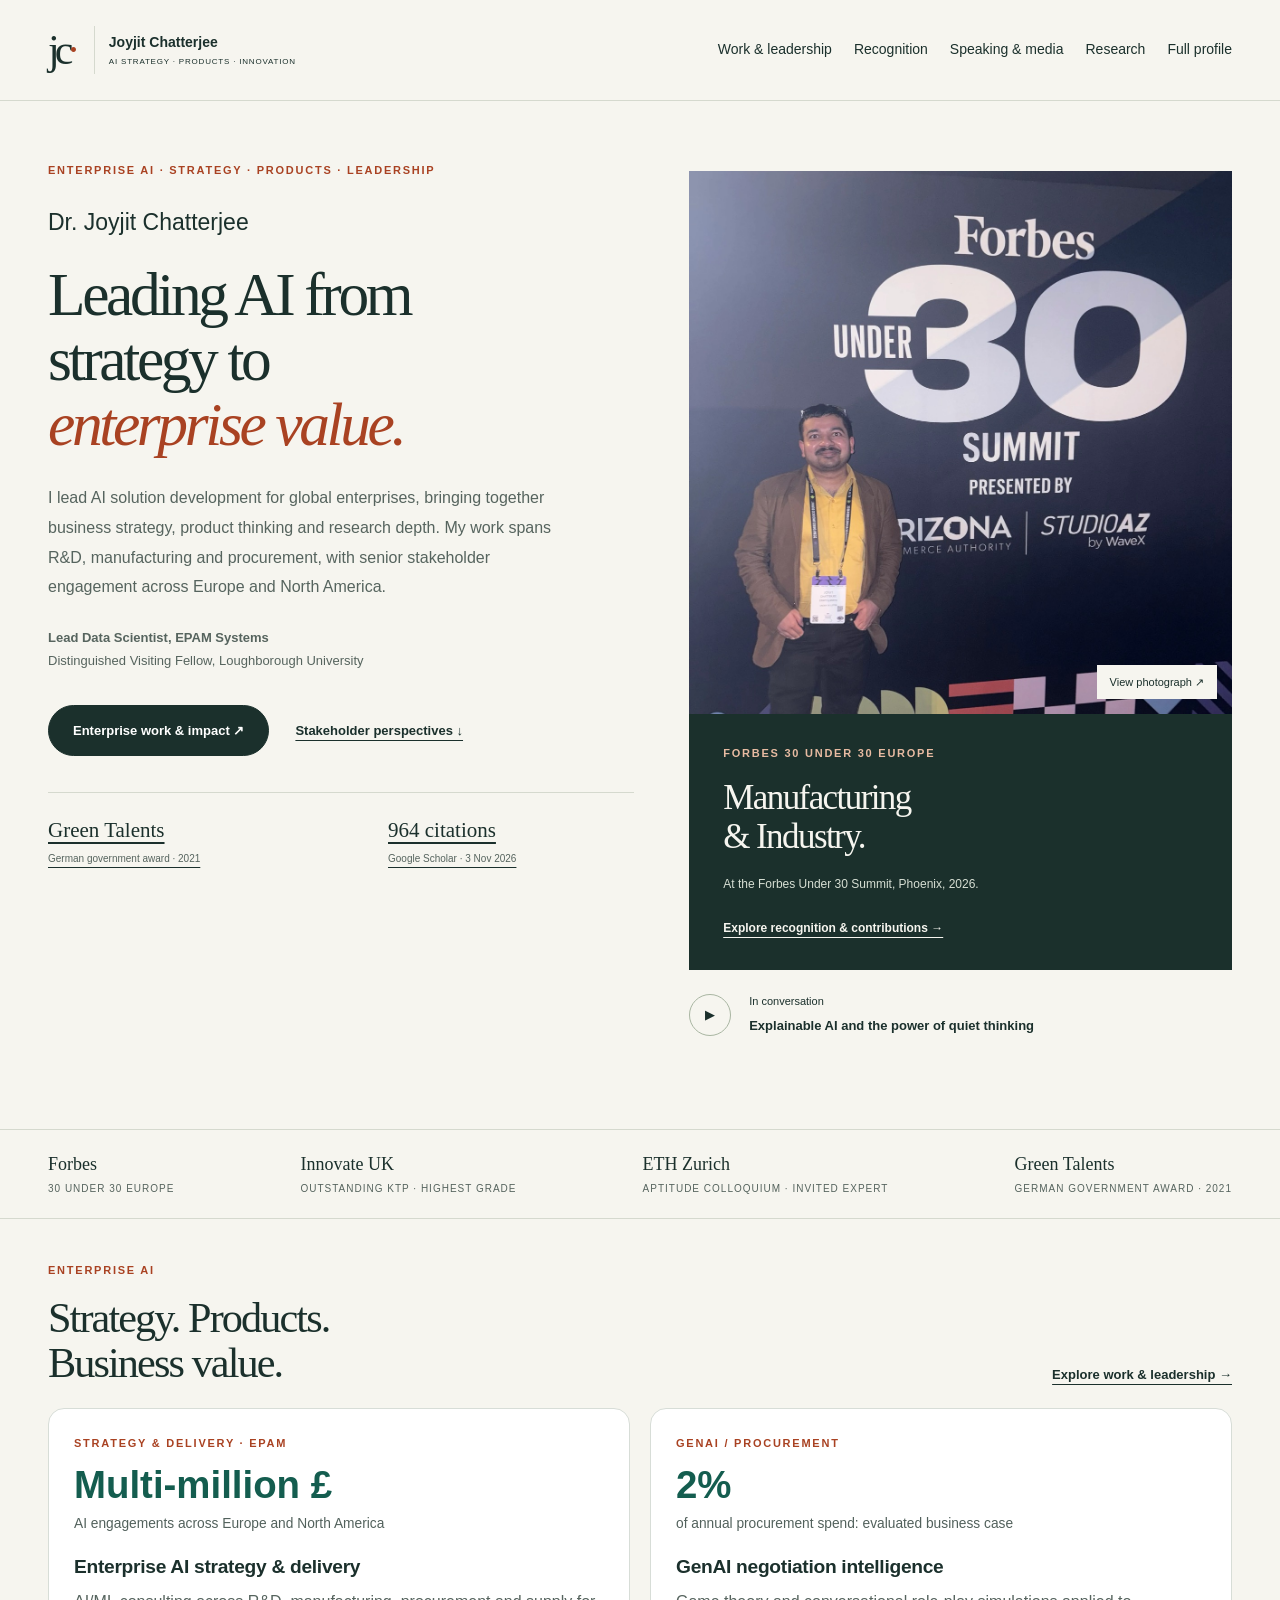
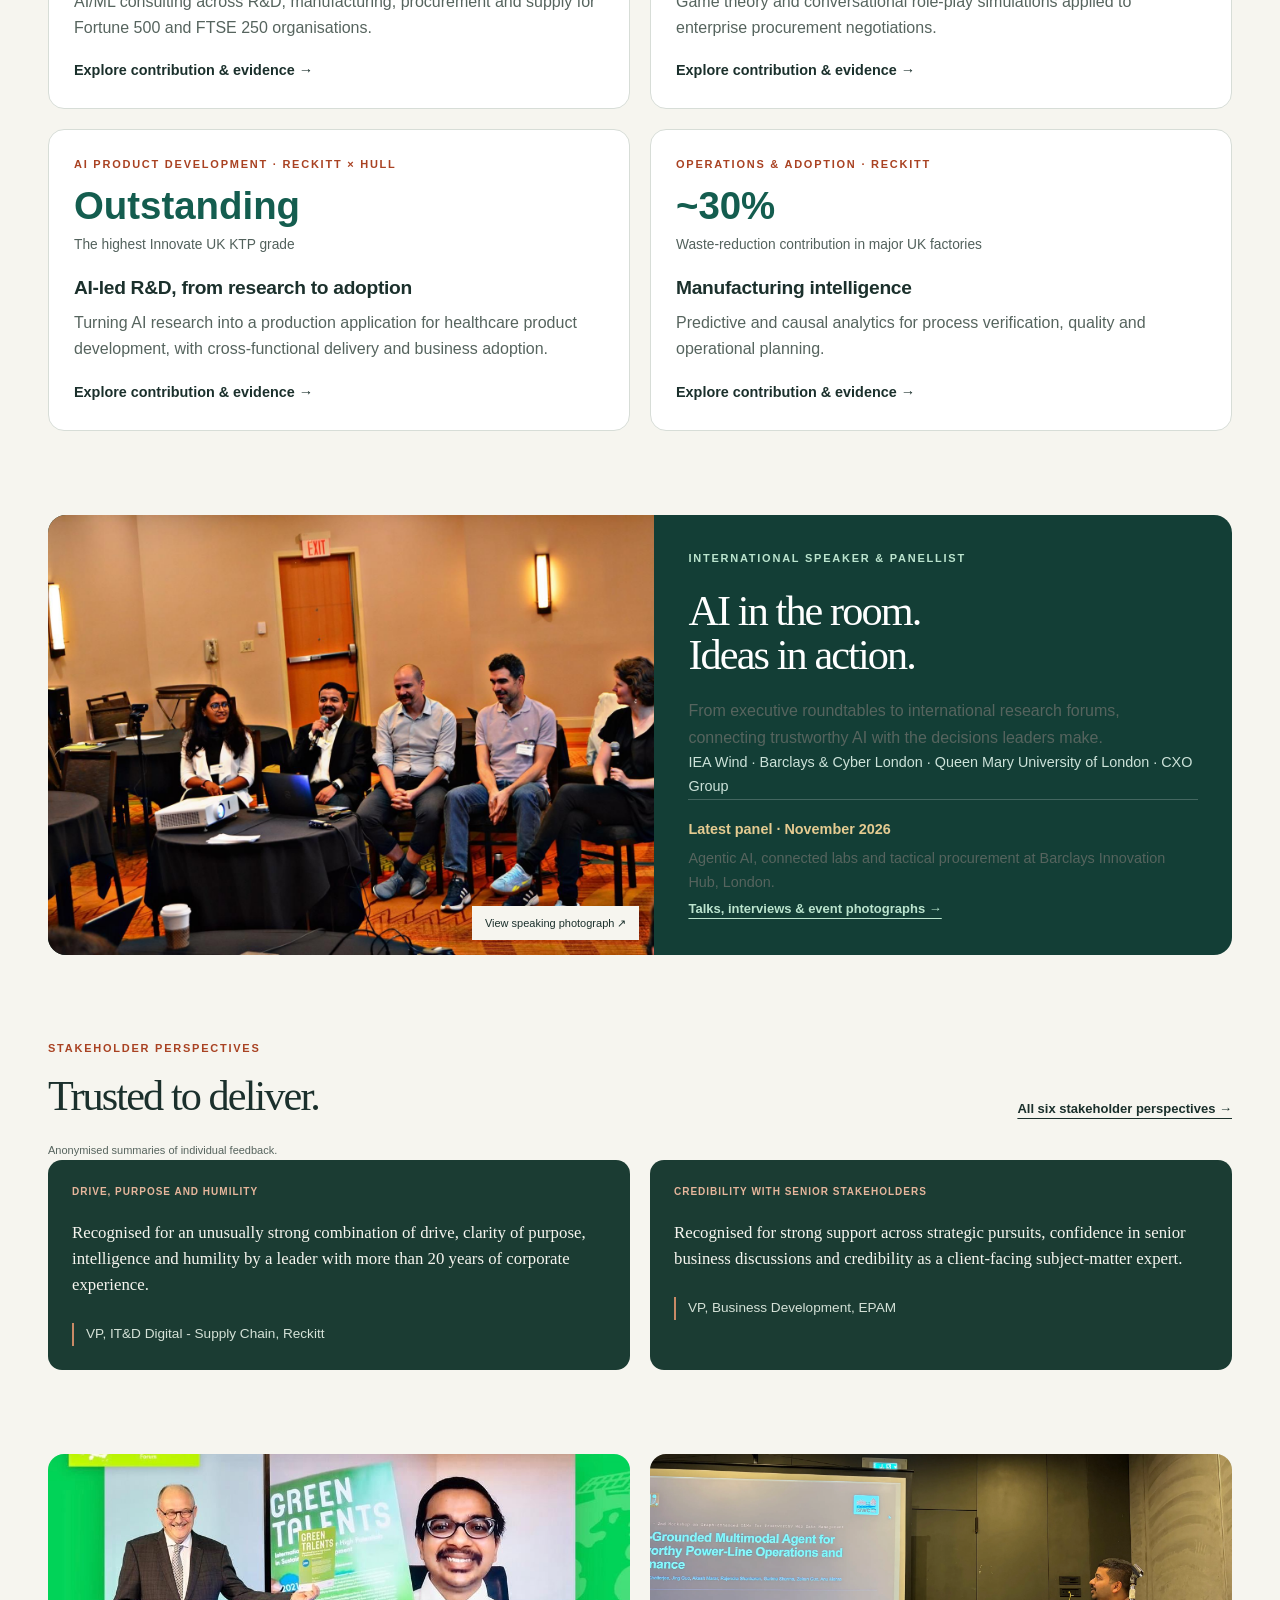
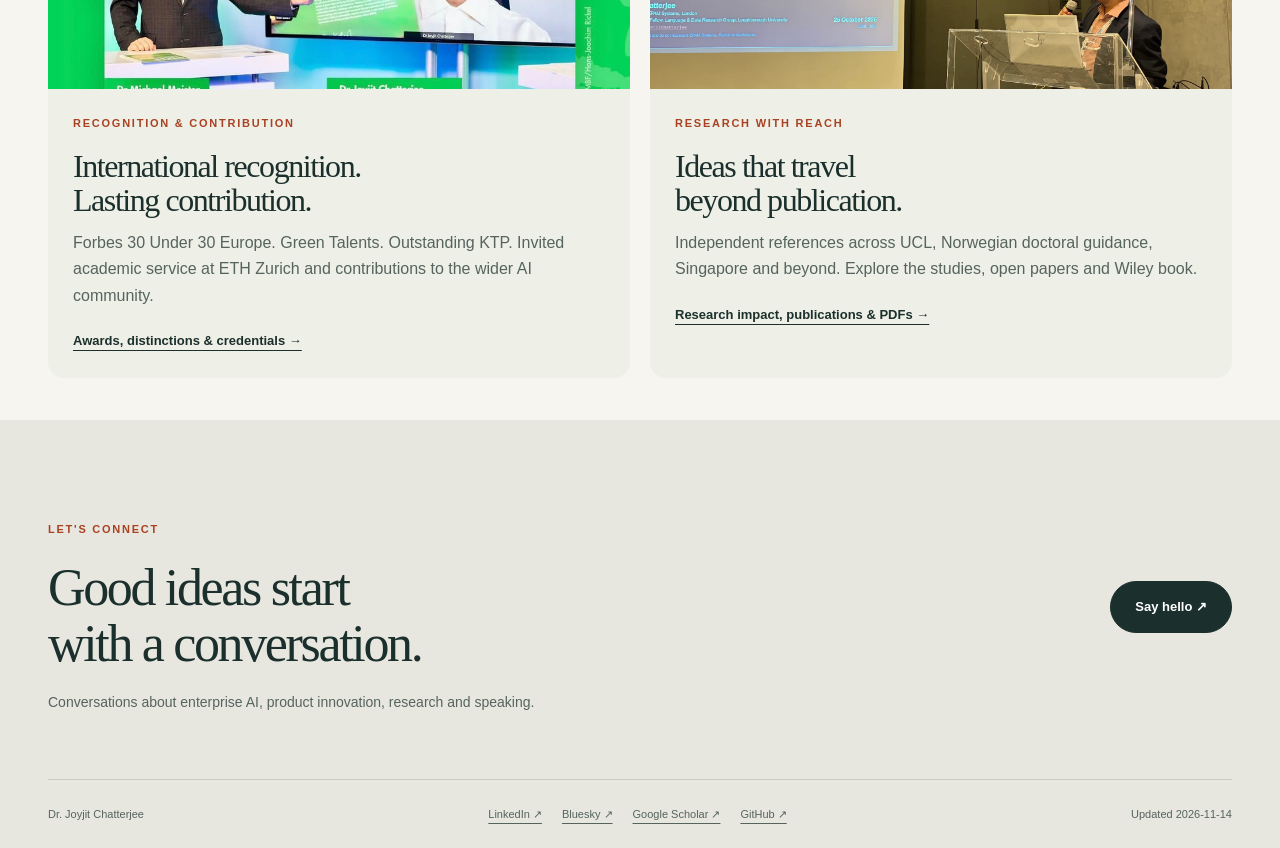
==== commit 8e25153f: "Shorten homepage with dedicated portfolio pages and November updates" ====
--- a/index.html
+++ b/index.html
@@ -10,74 +10,21 @@
 <meta property="og:type" content="website">
 <meta property="og:title" content="Dr. Joyjit Chatterjee | AI Leadership, Products &amp; Innovation">
 <meta property="og:description" content="I connect AI strategy, product development and operational delivery, bringing research, people and technology together to solve enterprise challenges in R&amp;D, manufacturing, supply chains and energy.">
-<meta property="og:image" content="https://joyjitchatterjee.github.io/assets/images/iea-panel.jpg">
+<meta property="og:image" content="https://joyjitchatterjee.github.io/assets/images/forbes-summit.jpg">
 <link rel="icon" href="assets/favicon.svg" type="image/svg+xml">
-<link rel="stylesheet" href="assets/site.css?v=b79897bbb48f">
-<script src="assets/site.js?v=bd5a354df83c" defer></script>
+<link rel="stylesheet" href="assets/site.css?v=1cd7e533a6e8">
+<script src="assets/site.js?v=3a4763d5b461" defer></script>
 <script src="assets/experience.js?v=0034a3a4070b" defer></script>
 </head>
-<body>
+<body class="home-page">
 <a class="skip" href="#main">Skip to content</a>
-<header class="site-header"><nav class="wrap nav" aria-label="Main navigation"><a class="brand" href="index.html" aria-label="Dr. Joyjit Chatterjee home"><span class="monogram">jc<span>·</span></span><span>Joyjit Chatterjee<span class="brand-sub">AI STRATEGY · PRODUCTS · INNOVATION</span></span></a><button class="menu-button" aria-expanded="false" aria-controls="nav-links" type="button">Menu <span>+</span></button><div id="nav-links" class="nav-links"><a href="index.html#work">Work</a><a href="index.html#feedback">Leadership</a><a href="index.html#speaking">Speaking</a><a href="research.html">Publications</a><a href="profile.html">Profile</a><a class="nav-contact" href="#contact">Get in touch ↗</a></div></nav></header>
-<main id="main">
-<section class="visual-hero leadership-hero wrap" id="about"><div class="hero-copy"><p class="eyebrow">Enterprise AI · Strategy · Products · Leadership</p><p class="hero-name">Dr. Joyjit Chatterjee</p><h1>Leading AI from<br>strategy to<br><em>enterprise value.</em></h1><p class="lede">I lead AI solution development for global enterprises, bringing together business strategy, product thinking and research depth. My work spans R&D, manufacturing and procurement, with senior stakeholder engagement across Europe and North America.</p><p class="current-role">Lead Data Scientist, EPAM Systems<br><span>Distinguished Visiting Fellow, Loughborough University</span></p><div class="actions"><a class="button" href="#work">Enterprise work & impact ↗</a><a class="text-link" href="#feedback">Stakeholder perspectives ↓</a></div><div class="hero-proof"><a href="#recognition"><strong>Green Talents</strong><span>German government award · 2021</span></a><a href="https://scholar.google.com/citations?user=kjWYrm4AAAAJ&amp;hl=en"><strong>964 citations</strong><span>Google Scholar · 3 Nov 2026</span></a></div></div><div class="leadership-visual"><figure><a class="leader-portrait" href="assets/images/forbes-summit.jpg" data-viewer="image" data-title="Part of the Forbes Under 30 community" data-caption="At the Forbes Under 30 Summit in Phoenix, Arizona, as a Forbes 30 Under 30 Europe lister." data-video-id=""><img class="" src="assets/images/forbes-summit.jpg" alt="Joyjit standing beside the Forbes Under 30 Summit backdrop in Phoenix." width="1200" height="1600" fetchpriority="high"><span class="enlarge">View photograph ↗</span></a><figcaption><p class="eyebrow">Forbes 30 Under 30 Europe</p><h2>Manufacturing<br>& Industry.</h2><p>At the Forbes Under 30 Summit, Phoenix, 2026.</p><a class="text-link" href="#recognition">Explore recognition & contributions →</a></figcaption></figure><a class="leader-podcast" href="https://www.youtube.com/watch?v=FXgvSQKDZzs" data-viewer="youtube" data-video-id="FXgvSQKDZzs" data-title="Explainable AI and the Power of Quiet Thinking" data-caption="Low to Grow podcast · November 2025"><span class="play-disc">▶</span><span>In conversation<strong>Explainable AI and the power of quiet thinking</strong></span></a></div></section>
-<div class="recognition"><div class="wrap"><a href="#recognition">Forbes<b>30 Under 30 Europe · 2022</b></a><a href="#recognition">Innovate UK<b>Outstanding KTP · Highest grade</b></a><a href="#recognition">ETH Zurich<b>Aptitude colloquium · Invited expert</b></a><a href="#recognition">Green Talents<b>German government award · 2021</b></a></div></div>
-<section class="executive-section wrap" id="executive-engagement"><div class="section-heading"><div><p class="eyebrow">Executive engagement & industry dialogue</p><h2>AI in the conversations<br>that shape business.</h2></div><a class="text-link" href="#speaking">International panels & talks ↓</a></div><div class="executive-grid"><article><p class="eyebrow">Executive presentations &amp; knowledge exchange</p><h3>CIO &amp; SVP engagement</h3><p>Presented AI innovation outcomes to SVP leaders across quality, supply and R&amp;D, and engaged the CIO through global AI forums and TechTalks at Reckitt.</p><a class="text-link" href="profile.html#experience-it-digital-data-scientist-supply-chain-senior-business-analyst">Explore the context →</a></article><article><p class="eyebrow">Invited panellist · 2024</p><h3>CXO Group roundtable</h3><p>Discussed next-generation AI products alongside industry leaders from Microsoft and Dell.</p><a class="text-link" href="profile.html#talks-panel-next-gen-ai-products">Explore the context →</a></article><article><p class="eyebrow">Speaker · 2024</p><h3>FMCG CQO roundtable</h3><p>Presented AI for process verification to senior quality leaders from Unilever, ELC Europe, Sanofi, Haleon, Galderma and Kenvue.</p><a class="text-link" href="profile.html#talks-ai-for-continued-process-verification-at-reckitt">Explore the context →</a></article></div></section>
-<section class="section homepage-section wrap" id="work"><div class="section-heading"><div><p class="eyebrow">01 / Enterprise AI</p><h2>From ambition<br>to application.</h2></div><p>Shaping AI opportunities, building products and helping organisations use them. Work spanning R&D, manufacturing, procurement and supply.</p></div><p class="impact-note">Financial business cases reflect opportunities assessed in evaluations. Explore each case for contribution and supporting evidence.</p><div class="enterprise-stories"><article class="enterprise-story story-enterprise-ai" id="enterprise-ai"><div class="story-copy"><p class="eyebrow">Strategy &amp; delivery · EPAM</p><div class="story-metric"><strong>Multi-million £</strong><span>AI engagements across Europe and North America</span></div><h3>Enterprise AI strategy &amp; delivery</h3><p class="story-summary">AI/ML consulting across R&amp;D, manufacturing, procurement and supply for Fortune 500 and FTSE 250 organisations.</p><p class="story-outcome">Contribute to multi-million-pound engagements across Europe and North America, including generative and agentic AI.</p></div><details class="story-depth"><summary>Contribution & evidence <span aria-hidden="true">↗</span></summary><div class="story-depth-body"><p class="story-contribution">Connect use-case discovery and RFP responses with project planning, proof of value and governance. Help assemble delivery teams, mentor data scientists and align senior stakeholders and domain experts.</p><ul class="approach-map"><li>Strategy &amp; value discovery</li><li>Product development</li><li>Adoption &amp; governance</li></ul><div class="story-highlight"><h4>Direct client delivery at EPAM</h4><p>Reckitt · Syngenta Group</p></div><div class="story-highlight"><h4>Pre-sales and use-case discovery support</h4><p>Qatar Airways · Unilever · Barry Callebaut · Brussels Airport Company · Cleveland Clinic Abu Dhabi · Adidas · Co-op · Currys · PPG Industries</p></div><details class="cv-details" data-cv-details><summary>Full responsibilities &amp; project detail<span class="detail-count">4 topics</span></summary><div class="detail-content"><section class="detail-group"><h4>Client delivery and opportunity development</h4><ul><li>Direct client delivery projects for Reckitt and Syngenta Group.</li><li>Supported the EPAM team with pitching and identifying ML and GenAI use cases for Qatar Airways, Unilever, Barry Callebaut, Brussels Airport Company, Cleveland Clinic Abu Dhabi, Adidas, Co-op, Currys and PPG Industries.</li><li>Supported pre-sales through solution pitches, RFP responses for new and existing accounts, and project planning.</li></ul></section><section class="detail-group"><h4>AI strategy, products and delivery</h4><ul><li>Lead AI/ML solution development across R&amp;D, manufacturing, procurement and supply services for Fortune 500 and FTSE 250 organisations within the UK and Western Europe AI/ML Consulting team.</li><li>Contribute to multi-million-pound data science engagements across Europe and North America, working with cross-functional global teams, client senior leadership and subject-matter experts.</li><li>Identify suitable business use cases, data streams, modelling approaches and governance strategies for decision support, cost efficiency and speed to market.</li><li>Work across strategy and governance, proof of concept, proof of value and end-to-end AI consulting, including GenAI engineering, data analytics and data science.</li></ul></section><section class="detail-group"><h4>Teams and knowledge sharing</h4><ul><li>Conduct technical and project interviews to help hire and assemble business analysts, data scientists and data engineers for client projects.</li><li>Mentor data scientists and senior data scientists.</li><li>Author articles for EPAM’s Supply Chain Management community, co-organise educational AI workshops for clients and review editorial content for the GenAI-X community.</li></ul></section><section class="detail-group"><h4>Technology and implementation</h4><ul><li>LLMs, retrieval-augmented generation (RAG), agentic AI, LangChain, PhiData, CrewAI and Azure OpenAI Service.</li><li>Python, Retool, Postman, pgAdmin and APIs for end-to-end AI/ML and GenAI solutions.</li></ul></section></div></details><a class="text-link" href="profile.html#experience-lead-data-scientist">Full career record →</a><a class="text-link" href="profile.html#experience">Experience &amp; responsibilities ↗</a></div></details></article><article class="enterprise-story story-procurement-ai" id="procurement-ai"><div class="story-copy"><p class="eyebrow">GenAI / Procurement</p><div class="story-metric"><strong>2%</strong><span>of annual procurement spend: evaluated business case</span></div><h3>GenAI negotiation intelligence</h3><p class="story-summary">Game theory and conversational role-play simulations applied to enterprise procurement negotiations.</p><p class="story-outcome">Business case equivalent to 2% of annual procurement spend.</p></div><details class="story-depth"><summary>Contribution & evidence <span aria-hidden="true">↗</span></summary><div class="story-depth-body"><p class="story-contribution">Worked with buyers and category managers, senior IT product owners and platform team stakeholders on a GenAI negotiation intelligence platform.</p><ul class="approach-map"><li>Game theory</li><li>Conversational role-play</li><li>Buyer &amp; category engagement</li></ul><div class="story-highlight"><h4>Commercial and technology stakeholders</h4><p>Buyers · Category managers · Senior IT product owners · Platform teams</p></div><details class="cv-details" data-cv-details><summary>Full responsibilities &amp; project detail<span class="detail-count">2 topics</span></summary><div class="detail-content"><section class="detail-group"><h4>Contribution and evaluated value</h4><ul><li>Worked on a GenAI negotiation intelligence platform supporting procurement negotiations.</li><li>Evaluation demonstrated savings potential equivalent to 2% of the company’s annual procurement spend. This represents potential benefits demonstrated in evaluation, not realised savings.</li></ul></section><section class="detail-group"><h4>Product approach and stakeholder engagement</h4><ul><li>Used game theory and conversational role-play simulations within the negotiation intelligence platform.</li><li>Engaged buyers and category managers, senior IT product owners and platform team stakeholders.</li></ul></section></div></details><a class="text-link" href="profile.html#selected-projects-genai-negotiation-intelligence-platform">Full career record →</a><a class="text-link" href="profile.html#selected-projects">Project background ↗</a></div></details></article><article class="enterprise-story story-rd-product" id="rd-product"><div class="story-copy"><p class="eyebrow">AI product development · Reckitt × Hull</p><div class="story-metric"><strong>Outstanding</strong><span>The highest Innovate UK KTP grade</span></div><h3>AI-led R&amp;D, from research to adoption</h3><p class="story-summary">Turning AI research into a production application for healthcare product development, with cross-functional delivery and business adoption.</p><p class="story-outcome">The Reckitt–Hull partnership received the highest KTP grade, Outstanding. Annual business case: $780k in testing costs and 10,000 laboratory hours.</p></div><details class="story-depth"><summary>Contribution & evidence <span aria-hidden="true">↗</span></summary><div class="story-depth-body"><p class="story-contribution">Led the AI workstream across models, interfaces and deployment, collaborating with R&amp;D scientists, engineers and UI/UX specialists. Supported uptake through leadership engagement and skills transfer.</p><ul class="approach-map"><li>Research</li><li>Production application</li><li>Business adoption</li></ul><details class="cv-details" data-cv-details><summary>Full responsibilities &amp; project detail<span class="detail-count">4 topics</span></summary><div class="detail-content"><section class="detail-group"><h4>Partnership and recognised delivery</h4><ul><li>Led the AI workstream in a $200k jointly funded Knowledge Transfer Partnership between Reckitt and the University of Hull, supported by Innovate UK and UKRI.</li><li>The partnership received Innovate UK’s Certificate of Excellence with an Outstanding rating, the highest possible grade.</li></ul></section><section class="detail-group"><h4>From research to a usable AI product</h4><ul><li>Developed an AI application for decision support in shelf-life prediction of healthcare products, estimating active-ingredient overage early in development.</li><li>Worked from model development through production application development, including accessible interfaces and user experience, collaborating with Reckitt’s Global Data Science team on cloud deployment.</li><li>Combined laboratory data with chemistry knowledge to improve stability prediction and formulation optimisation, including limited-data settings, for pharmaceutical and nutraceutical products.</li><li>Collaborated with R&amp;D scientists, ML engineers, data scientists and UI/UX developers across North America and Europe to plan development and meet milestones and deliverables.</li></ul></section><section class="detail-group"><h4>Evaluation and resource efficiency</h4><ul><li>Evaluation demonstrated potential annual reductions of approximately $780k in stability-testing costs and 10,000 laboratory hours, with potential energy savings of more than 2,000 kWh per year.</li><li>Helped reduce raw-material waste by predicting early which new formulations were likely to fail intended shelf-life specifications.</li><li>Coauthored a poster accepted for Reckitt’s first Science Inside Symposium, organised by the Chief R&amp;D Officer in Hull.</li></ul></section><section class="detail-group"><h4>AI adoption and longer-term strategy</h4><ul><li>Helped shape a long-term plan for intelligent data analysis in product design and testing, translating research into commercially useful corporate applications.</li><li>Investigated explainable AI components to make predictions transparent and build understanding of the domain.</li><li>Supported AI awareness and uptake through TechTalks with senior leadership including the CIO, presentations to the SVP IT&amp;D R&amp;D, and cohosting AI forums for the IT&amp;D R&amp;D group.</li><li>Developed colleagues’ data and AI capabilities through learning sessions, specialist workshops and regular discussion.</li></ul></section></div></details><figure class="story-evidence"><a class="evidence-image" href="assets/images/hull-rd-talk.jpg" data-viewer="image" data-title="AI for healthcare product development" data-caption="Presenting the Reckitt–Hull shelf-life prediction application at the University of Hull. The slide reports the scale of the research data and evaluation-based benefits."><img src="assets/images/hull-rd-talk.jpg" width="1600" height="1200" alt="Presenting the Reckitt–Hull shelf-life prediction application at the University of Hull. The slide reports the scale of the research data and evaluation-based benefits." loading="lazy"><span class="enlarge">View presentation photograph ↗</span></a><figcaption>Presenting the Reckitt–Hull shelf-life prediction application at the University of Hull. The slide reports the scale of the research data and evaluation-based benefits.</figcaption></figure><a class="text-link" href="profile.html#experience-it-digital-data-scientist-r-d-ktp-associate">Full career record →</a><a class="text-link" href="https://www.hull.ac.uk/collaborate/services-for-business/work-with-our-experts">University of Hull partnership story ↗</a></div></details></article><article class="enterprise-story story-manufacturing" id="manufacturing"><div class="story-copy"><p class="eyebrow">Operations &amp; adoption · Reckitt</p><div class="story-metric"><strong>~30%</strong><span>Waste-reduction contribution in major UK factories</span></div><h3>Manufacturing intelligence</h3><p class="story-summary">Predictive and causal analytics for process verification, quality and operational planning.</p><p class="story-outcome">Contributed to approximately 30% waste reduction in major UK factories. Annual business case for predictive analytics: up to £300k.</p><a class="story-paper-link" href="assets/papers/multimodal-factories.pdf"><img src="assets/images/multimodal-factories-preview.png" width="708" height="1000" loading="lazy" alt="Manufacturing AI paper preview"><span>Related paper · HAL preprint<strong>Trustworthy AI in factories · Read PDF ↗</strong></span></a></div><details class="story-depth"><summary>Contribution & evidence <span aria-hidden="true">↗</span></summary><div class="story-depth-body"><p class="story-contribution">Connected manufacturing, quality and process data; supported causal AI adoption across factories; developed logistics and capacity-planning tools and engaged quality and IT leadership.</p><ul class="approach-map"><li>Process intelligence</li><li>Quality decisions</li><li>Operational improvement</li></ul><div class="story-highlight"><h4>Supporting a multi-billion-pound portfolio</h4><p>Nurofen · Strepsils · Airborne</p></div><div class="story-highlight"><h4>How Multimodal Data Can Enable Scalable and Trustworthy AI in Factories of The Future</h4><p>Coauthored at Reckitt, this perspective proposes a shared data foundation across R&amp;D, production, quality and supply chains. It connects equipment effectiveness and operational decisions with explainable AI, domain expertise and human oversight.</p><div class="story-paper-links"><a href="assets/papers/multimodal-factories.pdf" download>Download PDF</a><a href="research.html#download-multimodal-factories">Authors & publication details →</a></div></div><details class="cv-details" data-cv-details><summary>Full responsibilities &amp; project detail<span class="detail-count">6 topics</span></summary><div class="detail-content"><section class="detail-group"><h4>Business scope and cross-functional delivery</h4><ul><li>Worked with IT&amp;D, R&amp;D, Supply and Global Data Science teams across the UK, USA, India and Poland on pharmaceutical and nutraceutical brands including Nurofen, Strepsils and Airborne, supporting a multi-billion-pound portfolio.</li><li>Presented AI innovation outcomes to the SVP Quality and SVP IT&amp;D Supply, and engaged the CIO and Global Data Science team through Reckitt’s AI/ML Community of Practice.</li></ul></section><section class="detail-group"><h4>Manufacturing quality, waste and operational performance</h4><ul><li>Developed a scalable data model for Continued Process Verification (CPV), covering formulation and packaging, manufacturing stages, input raw-material attributes and finished-product outputs.</li><li>Integrated SAP, environmental management, quality-control and historian process-parameter data with input from subject-matter experts across Europe and North America.</li><li>Performed exploratory analysis, preprocessing, statistical analysis, nonlinear predictive modelling, root-cause analysis and causal inference. Evaluation demonstrated savings potential of up to £300k per year.</li><li>Contributed to approximately 30% waste reduction in major UK factories and to the adoption of data-led continuous improvement in manufacturing and quality control.</li><li>Targeted the availability, quality and performance components of Overall Equipment Effectiveness through predictive maintenance, CPV, predictive stability and real-time insights, with an emphasis on reducing raw-material and packaging waste.</li></ul></section><section class="detail-group"><h4>Operational tools and accessible insights</h4><ul><li>Used open-source LLMs through Ollama and LangChain to turn complex manufacturing analytics into explanations accessible to subject-matter experts.</li><li>Built models for Agile team capacity and resource planning using historical Program Increment data, user stories and feature counts.</li><li>Developed a Cost-to-Serve logistics tool to identify shipment consolidation opportunities and convert Less than Truck Load (LTL) into Full Truck Load (FTL).</li></ul></section><section class="detail-group"><h4>Adoption, proof of value and connected initiatives</h4><ul><li>Led the IT&amp;D contribution to adopting a causal-AI manufacturing analytics platform, supporting factory proof-of-value demonstrations, data transformations and strategic engagement with subject-matter experts.</li><li>Expanded predictive stability analysis by connecting Ongoing Stability Studies data from SAP and QC Supply with the existing R&amp;D model built using LIMS data.</li><li>Initiated a predictive-maintenance proof of concept using factory condition-monitoring data.</li><li>Supported manufacturing colleagues in encouraging augmented- and virtual-reality adoption for predictive maintenance and training operations and maintenance personnel.</li></ul></section><section class="detail-group"><h4>Industry forums, responsible AI and mentoring</h4><ul><li>Represented Reckitt at the FMCG CQO Roundtable alongside quality leaders from Unilever, ELC Europe, Sanofi, Haleon, Galderma and Kenvue.</li><li>Joined the EthonAI expert roundtable “From Statistics to Causal AI” with industry leaders from Bosch, Lindt, Infineon Technologies and SFS Group.</li><li>Presented at internal forums including the Global QC Excellence Forum and delivered talks in Global QC workshops.</li><li>Contributed case studies for Responsible AI training, educated supply-chain colleagues through workshops, and mentored graduates and interns while delegating appropriate tasks.</li></ul></section><section class="detail-group"><h4>Research contribution: trustworthy AI for manufacturing</h4><ul><li>Coauthored “How Multimodal Data Can Enable Scalable and Trustworthy AI in Factories of The Future” with Rajendra Shankaran and Nina Dethlefs, published as a HAL preprint in September 2024. The paper lists Reckitt affiliations for both industry coauthors and the University of Hull for Dethlefs.</li><li>Proposed a holistic manufacturing data model connecting R&amp;D, production, quality and logistics to support equipment effectiveness, process verification, predictive stability and cost-to-serve decisions. The perspective emphasises domain-expert validation, explainability and human oversight.</li></ul></section></div></details><a class="text-link" href="profile.html#experience-it-digital-data-scientist-supply-chain-senior-business-analyst">Full career record →</a><a class="text-link" href="profile.html#experience">Experience &amp; responsibilities ↗</a></div></details></article></div><a class="text-link" href="profile.html#experience">Full experience & career history →</a></section>
-<section class="feedback-section" id="feedback"><div class="wrap"><div class="section-heading"><div><p class="eyebrow">Stakeholder perspectives</p><h2>Trusted to deliver.<br>Respected as a collaborator.</h2></div><p>Anonymised summaries of feedback shared by senior stakeholders and collaborators. Individual perspectives, with names, client identities and project details omitted.</p></div><div class="feedback-editorial"><figure class="feedback-photo"><a href="assets/images/qmul.jpg" data-viewer="image" data-title="GenAI meets the wind industry" data-caption="An invited talk for Queen Mary University of London on generative AI, knowledge graphs and Wind Task 43, at the London City Institute of Technology campus."><img src="assets/images/qmul.jpg" width="2000" height="1500" loading="lazy" alt="Joyjit speaking to an audience with slides showing AI and knowledge graphs for wind turbine operations and maintenance."><span class="enlarge">View speaking photograph ↗</span></a><figcaption><span>Invited speaker · 2025</span><strong>Queen Mary University of London</strong><p>Generative AI, knowledge graphs and industrial decision support.</p></figcaption></figure><div class="feedback-grid"><article class="feedback-card"><p class="eyebrow">Drive, purpose and humility</p><p class="feedback-summary">Recognised for an unusually strong combination of drive, clarity of purpose, intelligence and humility by a leader with more than 20 years of corporate experience.</p><p class="feedback-role">VP, IT&amp;D Digital - Supply Chain, Reckitt</p></article><article class="feedback-card"><p class="eyebrow">Credibility with senior stakeholders</p><p class="feedback-summary">Recognised for strong support across strategic pursuits, confidence in senior business discussions and credibility as a client-facing subject-matter expert.</p><p class="feedback-role">VP, Business Development, EPAM</p></article><article class="feedback-card"><p class="eyebrow">Strategy, clarity and collaboration</p><p class="feedback-summary">Commended for shaping reusable assets, translating complex solutions into clear client presentations, building confidence in the team’s capabilities and taking a proactive, collaborative approach.</p><p class="feedback-role">Director, Project Management, EPAM</p></article><article class="feedback-card"><p class="eyebrow">Ownership and dependable delivery</p><p class="feedback-summary">Described as highly dependable and dedicated, consistently exceeding expectations, taking full ownership of responsibilities and proactively addressing challenges to deliver commitments on time.</p><p class="feedback-role">IT&amp;D Product Manager at Global CPG company</p></article><article class="feedback-card"><p class="eyebrow">Mentorship and rigorous thinking</p><p class="feedback-summary">Recognised for deep AI knowledge, applying academic rigour to business problems, mentoring colleagues and working effectively across stakeholders to help the team achieve its goals.</p><p class="feedback-role">Former senior colleague, EPAM</p></article><article class="feedback-card"><p class="eyebrow">Leadership across research and industry</p><p class="feedback-summary">Described as self-directed and reliable, combining practical AI expertise with original thinking, strong leadership skills and the ability to communicate complex ideas across technical and business audiences.</p><p class="feedback-role">Professor, Loughborough University</p></article></div></div></div></section>
-<section class="recognition-section" id="recognition"><div class="section wrap"><div class="section-heading"><div><p class="eyebrow">02 / Recognition & contribution</p><h2>Recognised across<br>industry and research.</h2></div><p>International recognition, invited academic service and contribution to the wider AI community.</p></div><div class="credential-grid"><article class="credential"><p class="eyebrow">Enterprise leadership</p><h3>British Data Awards 2026</h3><p>Finalist: Data Leader of the Year (Partner).</p><a href="https://predatech.co.uk/british-data-awards-2026-finalists/" aria-label="View details: British Data Awards 2026">View details ↗</a></article><article class="credential"><p class="eyebrow">Independent recognition</p><h3>Forbes 30 Under 30 Europe</h3><p>Manufacturing &amp; Industry, 2022. Recognition for AI work in manufacturing and energy.</p><a href="https://www.forbes.com/profile/joyjit-chatterjee/" aria-label="View details: Forbes 30 Under 30 Europe">View details ↗</a></article><article class="credential"><p class="eyebrow">Academic judgement</p><h3>ETH Zurich</h3><p>Invited expert on a Doctoral Examination (Aptitude Colloquium) committee.</p><a href="profile.html#reviews" aria-label="View details: ETH Zurich">View details ↗</a></article><article class="credential"><p class="eyebrow">Research into impact</p><h3>Loughborough University</h3><p>Distinguished Visiting Fellow, contributing to research embedding and industry impact.</p><a href="https://ldr-lboro.github.io/" aria-label="View details: Loughborough University">View details ↗</a></article><article class="credential"><p class="eyebrow">Innovation evaluation</p><h3>European Commission programme</h3><p>External evaluator and reviewer for Horizon Europe’s NGI Search project, 2023.</p><a href="profile.html#reviews" aria-label="View details: European Commission programme">View details ↗</a></article><article class="credential"><p class="eyebrow">Sustainability research</p><h3>Green Talents</h3><p>One of 25 international awardees selected by Germany’s Federal Ministry of Education and Research in 2021.</p><a href="https://www.greentalents.de/awardees_awardees2021_joyjit-chatterjee.php" aria-label="View details: Green Talents">View details ↗</a></article></div><aside class="evidence-quotes" aria-label="Recognition in their words"><figure class="evidence-quote"><figcaption><strong>Forbes</strong><span>Editor profile · May 2022</span></figcaption><blockquote>“His work has been recognized in awards granted by the IEEE UK and the German Federal Ministry of Education and Research.”</blockquote><a class="text-link" href="https://www.forbes.com/profile/joyjit-chatterjee/">Read in context ↗</a></figure><figure class="evidence-quote"><figcaption><strong>University of Hull</strong><span>Institutional alumni feature · 2025</span></figcaption><blockquote>“Joyjit published several highly cited papers in AI and renewable energy.”</blockquote><a class="text-link" href="https://www.linkedin.com/posts/joyjitchatterjee_grateful-and-honored-university-of-hull-activity-7318958465819783168-wQl4">Read in context ↗</a></figure><figure class="evidence-quote"><figcaption><strong>Ann Storey</strong><span>Knowledge Transfer Adviser · Personal comment on the KTP · 2023</span></figcaption><blockquote>“you have also demonstrated how transformational a #KTP can be for a business.”</blockquote><a class="text-link" href="https://www.linkedin.com/posts/joyjitchatterjee_ktp-reckitt-universityofhull-activity-7113237803018117121-4Ze1">Read in context ↗</a></figure></aside><div class="recognition-moments"><figure class="recognition-moment moment-british-data-awards-portrait"><a class="evidence-image" href="assets/images/british-data-awards-portrait.jpg" data-viewer="image" data-title="British Data Awards 2026" data-caption="At the British Data Awards 2026, as a finalist for Data Leader of the Year (Partner)."><img src="assets/images/british-data-awards-portrait.jpg" width="1280" height="1707" alt="Joyjit Chatterjee standing in front of the British Data Awards 2026 backdrop." loading="lazy"><span class="enlarge">Enlarge image ↗</span></a><figcaption><p class="eyebrow">2026</p><h3>British Data Awards 2026</h3><p>At the British Data Awards 2026, as a finalist for Data Leader of the Year (Partner).</p></figcaption></figure><figure class="recognition-moment moment-green-talents-ceremony"><a class="evidence-image" href="assets/images/green-talents-ceremony.jpg" data-viewer="image" data-title="Green Talents: international recognition for sustainability research" data-caption="The virtual Green Talents award ceremony with Parliamentary State Secretary Michael Meister. Joyjit appears remotely on screen. Image credit: BMBF / Hans-Joachim Rickel."><img src="assets/images/green-talents-ceremony.jpg" width="1024" height="576" alt="The virtual Green Talents award ceremony with Parliamentary State Secretary Michael Meister. Joyjit appears remotely on screen." loading="lazy"><span class="enlarge">Enlarge image ↗</span></a><figcaption><p class="eyebrow">2021</p><h3>Green Talents: international recognition for sustainability research</h3><p>The virtual Green Talents award ceremony with Parliamentary State Secretary Michael Meister. Joyjit appears remotely on screen. Image credit: BMBF / Hans-Joachim Rickel.</p></figcaption></figure><figure class="recognition-moment moment-hull-ke-ceremony"><a class="evidence-image" href="assets/images/hull-ke-ceremony.jpg" data-viewer="image" data-title="Research recognised for international knowledge exchange" data-caption="Receiving the University of Hull’s Best International Knowledge Exchange Activity award for KTP activity."><img src="assets/images/hull-ke-ceremony.jpg" width="682" height="1023" alt="Receiving the University of Hull’s Best International Knowledge Exchange Activity award for KTP activity." loading="lazy"><span class="enlarge">Enlarge image ↗</span></a><figcaption><p class="eyebrow">2023</p><h3>Research recognised for international knowledge exchange</h3><p>Receiving the University of Hull’s Best International Knowledge Exchange Activity award for KTP activity.</p></figcaption></figure></div><article class="certificate-feature"><a href="assets/images/ktp-certificate.jpg" data-viewer="image" data-title="Outstanding KTP: Certificate of Excellence" data-caption="Certificate of Excellence for the Reckitt–University of Hull KTP, graded Outstanding. Shared February 2024. Innovate UK certificate, shared by Joyjit Chatterjee."><img src="assets/images/ktp-certificate.jpg" width="1132" height="1600" alt="Certificate of Excellence for the Reckitt–University of Hull KTP, graded Outstanding. Shared February 2024." loading="lazy"><span class="enlarge">View certificate ↗</span></a><div><p class="eyebrow">Reckitt × University of Hull</p><h3>Outstanding.<br>The highest KTP grade.</h3><p>The Knowledge Transfer Partnership received Innovate UK’s Certificate of Excellence with the highest grade, Outstanding. My work connected AI research with practical R&D and manufacturing challenges at Reckitt.</p><p class="metric-note">Project completed in 2023. Certificate shared in February 2024.</p><a class="text-link" href="https://www.linkedin.com/posts/joyjitchatterjee_innovateuk-reckitt-universityofhull-activity-7165991095674257408-i5o_">View the recognition ↗</a></div></article><details class="award-archive"><summary>Explore the full recognition record: awards, citations & academic distinctions</summary><div class="award-timeline"><h3>A wider record of recognition.</h3><ol><li><a class="evidence-image" href="assets/images/british-data-awards-finalist.jpg" data-viewer="image" data-title="Data Leader of the Year finalist" data-caption="The British Data Awards 2026 finalist card for Data Leader of the Year (Partner), naming Dr. Joyjit Chatterjee, EPAM Systems."><img src="assets/images/british-data-awards-finalist.jpg" width="1280" height="2276" alt="British Data Awards 2026 card naming Dr. Joyjit Chatterjee as a Data Leader of the Year (Partner) finalist." loading="lazy"><span class="enlarge">View award ↗</span></a><div class="award-copy"><span class="date">2026</span><h4><a href="profile.html#awards-british-data-awards-data-leader-of-the-year-partner-finalist">British Data Awards: Data Leader of the Year (Partner) Finalist</a></h4><p>Named a finalist in the Data Leader of the Year (Partner) category.</p><a class="text-link" href="profile.html#awards-british-data-awards-data-leader-of-the-year-partner-finalist">Recognition details →</a></div></li><li><a class="evidence-image" href="assets/images/hull-ke-award.jpg" data-viewer="image" data-title="Best International Knowledge Exchange Activity" data-caption="University of Hull Knowledge Exchange Awards 2023: winner, Best International KE Activity, for KTP activity."><img src="assets/images/hull-ke-award.jpg" width="701" height="1024" alt="University of Hull Knowledge Exchange Awards 2023: winner, Best International KE Activity, for KTP activity." loading="lazy"><span class="enlarge">View award ↗</span></a><div class="award-copy"><span class="date">Jun 2023</span><h4><a href="profile.html#awards-best-international-knowledge-exchange-activity">Best International Knowledge Exchange Activity</a></h4><p>University of Hull award for global collaborations and impact in the KTP project</p><a class="text-link" href="profile.html#awards-best-international-knowledge-exchange-activity">Recognition details →</a></div></li><li><a class="evidence-image" href="assets/images/wiley-certificate.jpg" data-viewer="image" data-title="Wiley Top Cited Article" data-caption="Wiley recognition for Deep learning with knowledge transfer for explainable anomaly prediction in wind turbines, published in Wind Energy."><img src="assets/images/wiley-certificate.jpg" width="1125" height="889" alt="Wiley recognition for Deep learning with knowledge transfer for explainable anomaly prediction in wind turbines, published in Wind Energy." loading="lazy"><span class="enlarge">View award ↗</span></a><div class="award-copy"><span class="date">Mar 2022</span><h4><a href="profile.html#awards-top-cited-author">Top-Cited Author</a></h4><p>Wiley Top-Cited Article recognition for 2020–2021 in the Wind Energy journal.</p><a class="text-link" href="profile.html#awards-top-cited-author">Recognition details →</a></div></li><li><div class="award-copy"><span class="date">Jan 2022</span><h4><a href="profile.html#awards-ukri-global-talent-endorsement">UKRI Global Talent Endorsement</a></h4><p>Endorsed as Global Talent by UK Research and Innovation (UKRI).</p><a class="text-link" href="profile.html#awards-ukri-global-talent-endorsement">Recognition details →</a></div></li><li><a class="evidence-image" href="assets/images/alumni-achiever-award.jpg" data-viewer="image" data-title="Amity Alumni Achiever Award" data-caption="Amity Alumni Achiever Award for Outstanding Contribution in Education, presented at the Virtual Alumni Meet 2021."><img src="assets/images/alumni-achiever-award.jpg" width="1188" height="1600" alt="Amity Alumni Achiever Award for Outstanding Contribution in Education, presented at the Virtual Alumni Meet 2021." loading="lazy"><span class="enlarge">View award ↗</span></a><div class="award-copy"><span class="date">Mar 2021</span><h4><a href="profile.html#awards-alumni-achiever-award">Alumni Achiever Award</a></h4><p>Awarded by Amity University for Outstanding Contribution in Education.</p><a class="text-link" href="profile.html#awards-alumni-achiever-award">Recognition details →</a></div></li><li><a class="evidence-image" href="assets/images/young-researcher-award.jpg" data-viewer="image" data-title="Young Researcher Award" data-caption="Amity Young Researcher Award plaque from the Amity–IEEE UK and Ireland international conference in London, 23–25 April 2019."><img src="assets/images/young-researcher-award.jpg" width="1200" height="1600" alt="Amity Young Researcher Award plaque from the Amity–IEEE UK and Ireland international conference in London, 23–25 April 2019." loading="lazy"><span class="enlarge">View award ↗</span></a><div class="award-copy"><span class="date">Apr 2019</span><h4><a href="profile.html#awards-young-researcher-award">Young Researcher Award</a></h4><p>Amity Young Researcher Award, recognising early-career research contributions.</p><a class="text-link" href="profile.html#awards-young-researcher-award">Recognition details →</a></div></li><li><a class="evidence-image" href="assets/images/amity-gold-medal.jpg" data-viewer="image" data-title="First in academics" data-caption="Gold medal for first in academics, B.Tech Electronics and Communication Engineering, Amity University, 2014–2018 cohort."><img src="assets/images/amity-gold-medal.jpg" width="1600" height="1103" alt="Gold medal for first in academics, B.Tech Electronics and Communication Engineering, Amity University, 2014–2018 cohort." loading="lazy"><span class="enlarge">View award ↗</span></a><div class="award-copy"><span class="date">2018</span><h4><a href="profile.html#awards-gold-medal-university-topper">Gold Medal &amp; University Topper</a></h4><p>Gold medallist and first in the B.Tech Electronics &amp; Communication Engineering programme at Amity University, with 9.68/10 CGPA.</p><a class="text-link" href="profile.html#awards-gold-medal-university-topper">Recognition details →</a></div></li><li><a class="evidence-image" href="assets/images/shastri-award.jpg" data-viewer="image" data-title="Shri Baljit Shastri Award" data-caption="Amity University award for the best in human and traditional values, B.Tech Electronics and Communication Engineering, 2014–2018 cohort."><img src="assets/images/shastri-award.jpg" width="1600" height="1064" alt="Amity University award for the best in human and traditional values, B.Tech Electronics and Communication Engineering, 2014–2018 cohort." loading="lazy"><span class="enlarge">View award ↗</span></a><div class="award-copy"><span class="date">May 2018</span><h4><a href="profile.html#awards-shri-baljit-shastri-award">Shri Baljit Shastri Award</a></h4><p>Most coveted award of Amity University for Best in Human and Traditional Values</p><a class="text-link" href="profile.html#awards-shri-baljit-shastri-award">Recognition details →</a></div></li></ol><a class="text-link" href="profile.html#awards">All awards & recognition →</a></div></details><div class="certification-strip"><h3>AI & leadership credentials</h3><ul><li><a href="profile.html#certifications-claude-certified-architect-foundations">Claude Certified Architect (Foundations)</a><span>Anthropic · Aug 2026</span></li><li><a href="profile.html#certifications-openai-consultative-solutions-practitioner">OpenAI Consultative Solutions Practitioner</a><span>OpenAI · Aug 2026</span></li><li><a href="profile.html#certifications-professional-agile-leadership-pal-1">Professional Agile Leadership (PAL-1)</a><span>Scrum.org · Dec 2025</span></li><li><a href="profile.html#certifications-google-cloud-generative-ai-leader">Google Cloud Generative AI Leader</a><span>Google Cloud · Jul 2025</span></li></ul><a class="text-link" href="profile.html#skills">Explore technical skills →</a></div><div class="development-note"><p><strong>Business, product & leadership development</strong><br>Cambridge business CPD · Oxford AI Programme · Professional Agile Leadership · AI for Product Management</p><a class="text-link" href="profile.html#cpd">Courses & professional development →</a></div></div></section>
-<section class="section wrap" id="media"><div class="section-heading"><div><p class="eyebrow">03 / In the public conversation</p><h2>Watch. Listen.<br>Read a little deeper.</h2></div><p>Recorded talks, interviews, published perspectives and profiles. Explore the work in my own words and through the organisations that feature it.</p></div><div class="media-filters" role="group" aria-label="Filter media" hidden><button type="button" data-media-filter="all" aria-pressed="true">Everything</button><button type="button" data-media-filter="watch" aria-pressed="false">Watch & listen</button><button type="button" data-media-filter="read" aria-pressed="false">Press & writing</button><button type="button" data-media-filter="recognition" aria-pressed="false">Profiles & recognition</button></div><p id="media-count" class="metric-note" role="status" hidden></p><div class="appearance-grid"><article class="appearance with-image" id="forbes-profile" data-media-category="recognition"><a class="appearance-image" href="https://www.forbes.com/profile/joyjit-chatterjee/"><img class="" src="assets/images/forbes-summit.jpg" alt="Joyjit standing beside the Forbes Under 30 Summit backdrop in Phoenix." width="1200" height="1600" loading="lazy"><span class="media-action">Explore ↗</span></a><div class="appearance-copy"><p class="eyebrow">Recognition · Forbes</p><h3>Forbes 30 Under 30 Europe</h3><p class="date">2022</p><p>Recognised in Manufacturing &amp; Industry for AI work in manufacturing and energy. Photo: at the 2026 Under 30 Summit in Phoenix.</p><a class="text-link" href="https://www.forbes.com/profile/joyjit-chatterjee/">Read the Forbes profile ↗</a><div class="extra-links"></div></div></article><article class="appearance with-image" id="hull-feature" data-media-category="recognition"><a class="appearance-image" href="https://www.linkedin.com/posts/joyjitchatterjee_grateful-and-honored-university-of-hull-activity-7318958465819783168-wQl4"><img class="" src="assets/images/ktp-poster.jpg" alt="Sharing AI shelf-life prediction research at the Hull KTP celebration, Aura Innovation Centre, March 2023." width="1200" height="1600" loading="lazy"><span class="media-action">Explore ↗</span></a><div class="appearance-copy"><p class="eyebrow">Alumni feature · University of Hull</p><h3>From a Hull PhD to enterprise AI leadership</h3><p class="date">Apr 2025</p><p>The university highlights my doctoral research, highly cited publications, Forbes recognition and journey through KTP work to EPAM. Photograph: presenting the KTP project in March 2023.</p><a class="text-link" href="https://www.linkedin.com/posts/joyjitchatterjee_grateful-and-honored-university-of-hull-activity-7318958465819783168-wQl4">Read Hull’s feature ↗</a><div class="extra-links"></div></div></article><article class="appearance with-image" id="podcast" data-media-category="watch"><a class="appearance-image" href="https://www.lowtogrow.com/en/episodes/joyjit-chatterjee-explaining-explainable-ai/" data-viewer="youtube" data-title="Explainable AI and the Power of Quiet Thinking" data-caption="Podcast · Low to Grow · Nov 2025" data-video-id="FXgvSQKDZzs"><img class="" src="assets/images/feature-podcast.jpg" alt="Low to Grow episode artwork featuring Joyjit holding a microphone." width="1280" height="720" loading="lazy"><span class="media-action">▶ Watch</span></a><div class="appearance-copy"><p class="eyebrow">Podcast · Low to Grow</p><h3>Explainable AI and the Power of Quiet Thinking</h3><p class="date">Nov 2025</p><p>A conversation with Wenmiao Yu on explainable AI, practical enterprise adoption and reflective leadership.</p><a class="text-link" href="https://www.lowtogrow.com/en/episodes/joyjit-chatterjee-explaining-explainable-ai/" data-viewer="youtube" data-title="Explainable AI and the Power of Quiet Thinking" data-caption="Podcast · Low to Grow · Nov 2025" data-video-id="FXgvSQKDZzs">Listen to the episode ↗</a><div class="extra-links"><a href="https://www.youtube.com/watch?v=FXgvSQKDZzs">Watch on YouTube ↗</a><a href="https://podcasts.apple.com/us/podcast/low-to-grow/id1812329018?i=1000735933177">Apple Podcasts ↗</a></div></div></article><article class="appearance with-image" id="careers" data-media-category="watch"><a class="appearance-image" href="https://www.youtube.com/watch?v=CWNxgbuGuKg" data-viewer="youtube" data-title="From doctoral research to industry AI" data-caption="Recorded talk · Hull / Alan Turing Institute · Recording published Dec 2024" data-video-id="CWNxgbuGuKg"><img class="" src="assets/images/feature-hull-careers.jpg" alt="Joyjit delivering a careers talk at the University of Hull, with an Alan Turing Institute and DAIM event banner." width="1280" height="720" loading="lazy"><span class="media-action">▶ Watch</span></a><div class="appearance-copy"><p class="eyebrow">Recorded talk · Hull / Alan Turing Institute</p><h3>From doctoral research to industry AI</h3><p class="date">Recording published Dec 2024</p><p>Sharing my career journey and perspective on working in data science and AI, at the University of Hull.</p><a class="text-link" href="https://www.youtube.com/watch?v=CWNxgbuGuKg" data-viewer="youtube" data-title="From doctoral research to industry AI" data-caption="Recorded talk · Hull / Alan Turing Institute · Recording published Dec 2024" data-video-id="CWNxgbuGuKg">Watch the talk ↗</a><div class="extra-links"></div></div></article><article class="appearance with-image" id="iea" data-media-category="watch"><a class="appearance-image" href="https://www.youtube.com/watch?v=sPzD0E9cCIE" data-viewer="youtube" data-title="Interactive decision support for wind turbines" data-caption="Recorded presentation · IEA Wind Task 43 · 11 Jun 2025" data-video-id="sPzD0E9cCIE"><img class="" src="assets/images/iea-panel-speaking.jpg" alt="Joyjit Chatterjee, second from left, holding a microphone and speaking during the five-person IEA Wind Task 43 panel." width="1600" height="1062" loading="lazy"><span class="media-action">▶ Watch</span></a><div class="appearance-copy"><p class="eyebrow">Recorded presentation · IEA Wind Task 43</p><h3>Interactive decision support for wind turbines</h3><p class="date">11 Jun 2025</p><p>Research presentation on maintenance decision support, alongside participation in the meeting’s generative AI panel.</p><a class="text-link" href="https://www.youtube.com/watch?v=sPzD0E9cCIE" data-viewer="youtube" data-title="Interactive decision support for wind turbines" data-caption="Recorded presentation · IEA Wind Task 43 · 11 Jun 2025" data-video-id="sPzD0E9cCIE">Watch the presentation ↗</a><div class="extra-links"><a href="https://iea-wind.org/task43-agm2025-report/">IEA meeting report ↗</a></div></div></article><article class="appearance with-image" id="ieee" data-media-category="read"><a class="editorial-cover cover-ieee" href="https://spectrum.ieee.org/climate-change-ai"><span>IEEE Spectrum</span><strong>↗</strong><small>Read the story</small></a><div class="appearance-copy"><p class="eyebrow">Interview · IEEE Spectrum</p><h3>AI’s Benefit to Solar and Wind Power Isn’t Hot Air</h3><p class="date">Jun 2022</p><p>Contributing a research perspective on trust, data and the practical use of AI in renewable energy.</p><a class="text-link" href="https://spectrum.ieee.org/climate-change-ai">Read the interview ↗</a><div class="extra-links"></div></div></article><article class="appearance with-image" id="wef" data-media-category="read"><a class="editorial-cover cover-wef" href="https://www.weforum.org/stories/2022/04/developing-countries-are-being-left-behind-in-the-ai-race-and-that-s-a-problem-for-all-of-us/"><span>World Economic Forum</span><strong>↗</strong><small>Read the story</small></a><div class="appearance-copy"><p class="eyebrow">Coauthored perspective · World Economic Forum</p><h3>Who gets to benefit from AI?</h3><p class="date">Apr 2022</p><p>With Nina Dethlefs, on the unequal global adoption of AI. Originally published by The Conversation and republished by the World Economic Forum.</p><a class="text-link" href="https://www.weforum.org/stories/2022/04/developing-countries-are-being-left-behind-in-the-ai-race-and-that-s-a-problem-for-all-of-us/">Read the article ↗</a><div class="extra-links"></div></div></article><article class="appearance with-image" id="education" data-media-category="read"><a class="appearance-image" href="https://www.educationtimes.com/article/campus-beat-student-speak/84405705/using-ai-to-tackle-the-climatic-challenges"><img class="" src="assets/images/education-times-clipping.jpg" alt="Newspaper feature titled Using AI to tackle the climatic challenges, with a portrait of Joyjit Chatterjee." width="1280" height="469" loading="lazy"><span class="media-action">Explore ↗</span></a><div class="appearance-copy"><p class="eyebrow">Profile · Education Times</p><h3>Using AI to tackle the climatic challenges</h3><p class="date">Jul 2021</p><p>A profile of my research in applying AI to energy and climate challenges.</p><a class="text-link" href="https://www.educationtimes.com/article/campus-beat-student-speak/84405705/using-ai-to-tackle-the-climatic-challenges">Read the profile ↗</a><div class="extra-links"></div></div></article><article class="appearance with-image" id="green-talents-film" data-media-category="watch"><a class="editorial-cover cover-green-talents-film" href="https://www.greentalents.de/Video/Awardees%202021%20Videos/CHATTERJEE%20Joyjit.mp4" data-viewer="video" data-title="Explainable AI for a sustainable future" data-caption="Research film · Green Talents · 2021" data-video-id=""><span>Green Talents</span><strong>▶</strong><small>Watch the film</small></a><div class="appearance-copy"><p class="eyebrow">Research film · Green Talents</p><h3>Explainable AI for a sustainable future</h3><p class="date">2021</p><p>My research introduction for the German government’s Green Talents award, on trustworthy AI for wind energy.</p><a class="text-link" href="https://www.greentalents.de/Video/Awardees%202021%20Videos/CHATTERJEE%20Joyjit.mp4" data-viewer="video" data-title="Explainable AI for a sustainable future" data-caption="Research film · Green Talents · 2021" data-video-id="">Watch the introduction ↗</a><div class="extra-links"><a href="https://www.greentalents.de/awardees_awardees2021_joyjit-chatterjee.php">Official awardee profile ↗</a></div></div></article><article class="appearance with-image" id="windeurope-profile" data-media-category="read"><a class="editorial-cover cover-windeurope-profile" href="https://ldr-lboro.github.io/publications/WindEurope_poster26.pdf"><span>WindEurope</span><strong>↗</strong><small>Read the story</small></a><div class="appearance-copy"><p class="eyebrow">Research poster · WindEurope</p><h3>Knowledge graphs for wind-energy operations</h3><p class="date">2026</p><p>Coauthored research for WindEurope 2026. The poster was presented by collaborator Idris Alugo, as credited by the Loughborough research group.</p><a class="text-link" href="https://ldr-lboro.github.io/publications/WindEurope_poster26.pdf">Read the research poster ↗</a><div class="extra-links"><a href="https://ldr-lboro.github.io/">Loughborough research group ↗</a></div></div></article><article class="appearance with-image" id="economic-times" data-media-category="read"><a class="editorial-cover cover-economic-times" href="https://auto.economictimes.indiatimes.com/news/industry/developing-countries-are-being-left-behind-in-the-ai-race-and-thats-a-problem-for-all-of-us/90892866"><span>Economic Times</span><strong>↗</strong><small>Read the story</small></a><div class="appearance-copy"><p class="eyebrow">Coauthored commentary · Economic Times</p><h3>The global AI divide</h3><p class="date">17 Apr 2022</p><p>With Nina Dethlefs, on the consequences of unequal AI adoption. Republished by Economic Times / ETAuto.</p><a class="text-link" href="https://auto.economictimes.indiatimes.com/news/industry/developing-countries-are-being-left-behind-in-the-ai-race-and-thats-a-problem-for-all-of-us/90892866">Read the commentary ↗</a><div class="extra-links"></div></div></article></div><a class="text-link" href="profile.html#press">More press & media →</a></section>
-<section class="research-section" id="research"><div class="section wrap"><div class="section-heading"><div><p class="eyebrow">04 / Research & authorship</p><h2>From new ideas<br>to shared knowledge.</h2></div><a class="text-link" href="research.html">All publications & PDFs →</a></div><section class="research-impact-stories" id="research-in-practice" aria-labelledby="impact-heading">
-<div class="research-impact-grid"><div class="impact-introduction"><p class="eyebrow">Beyond citation counts</p>
-<h2 id="impact-heading">Where my research<br>has made an impact.</h2>
-<p>From doctoral guidance in Norway to student learning at UCL and inclusive design in Singapore, my co-authored research is finding its way into new settings and conversations.</p>
-<p>These independent references show where the work is being quoted, applied in research methods and discussed across education, industry and responsible AI.</p></div><article class="research-impact-card" id="impact-ucl">
-<p class="eyebrow">Higher education</p><p class="impact-institution">University College London</p>
-<p class="impact-location">United Kingdom · 2026</p><h3>AI as a learning partner</h3><p>A UCL Changemakers study cites my work with Nina Dethlefs when exploring how conversational AI can support student confidence, seminar preparation and participation.</p>
-<a class="text-link" href="https://student-journals.ucl.ac.uk/rdl/article/id/1940/">Read independent source ↗</a>
-<details class="impact-evidence"><summary>Context & cited work</summary><p>The discussion connects the idea of a chatbot as a friend, guide or philosopher to students rehearsing seminar contributions. The paper explicitly cites Chatterjee and Dethlefs (2023).</p>
-<p><strong>Source:</strong> Repositioning GenAI as a Dialogic Learning Partner</p>
-<p><strong>My co-authored work:</strong> <a href="https://doi.org/10.1016/j.patter.2022.100676">This new conversational AI model can be your friend, philosopher, and guide, and even your worst enemy</a></p></details></article><article class="research-impact-card" id="impact-phd-on-track">
-<p class="eyebrow">Doctoral guidance</p><p class="impact-institution">Norwegian university libraries</p>
-<p class="impact-location">Norway</p><h3>Quoted in guidance for PhD researchers</h3><p>PhD on Track quotes our conversational AI paper in its guidance on research practice, bringing the work into a resource designed for doctoral researchers.</p>
-<a class="text-link" href="https://www.phdontrack.net/good-research-practices/artificial-intelligence/">Read independent source ↗</a>
-<details class="impact-evidence"><summary>Context & cited work</summary><p>The Opportunities section quotes the title of our Patterns paper under LLMs as conversation partners. UiT describes PhD on Track as a collaboration between five Norwegian university libraries.</p>
-<p><strong>Source:</strong> Artificial Intelligence | PhD on Track</p>
-<p><strong>My co-authored work:</strong> <a href="https://doi.org/10.1016/j.patter.2022.100676">This new conversational AI model can be your friend, philosopher, and guide, and even your worst enemy</a></p></details></article><article class="research-impact-card" id="impact-oup">
-<p class="eyebrow">Organisational change</p><p class="impact-institution">Oxford University Press</p>
-<p class="impact-location">Swedish university study · 2026</p><h3>How universities respond to generative AI</h3><p>A study of three Swedish universities cites our work in its analysis of how people understand and relate to conversational AI, from initial suspicion to acceptance as a colleague or collaborator.</p>
-<a class="text-link" href="https://doi.org/10.1093/jpo/joag010">Read independent source ↗</a>
-<details class="impact-evidence"><summary>Context & cited work</summary><p>Published in the Journal of Professions and Organization, October 2026. The theoretical discussion and analysis reference Chatterjee and Dethlefs (2023) on human-like qualities and roles attributed to AI.</p>
-<p><strong>Source:</strong> From villain to VIP: institutional responses to generative AI in higher education</p>
-<p><strong>My co-authored work:</strong> <a href="https://doi.org/10.1016/j.patter.2022.100676">This new conversational AI model can be your friend, philosopher, and guide, and even your worst enemy</a></p></details></article><article class="research-impact-card" id="impact-sutd">
-<p class="eyebrow">Inclusive design</p><p class="impact-institution">Singapore University of Technology and Design</p>
-<p class="impact-location">Singapore · 2025</p><h3>AI-assisted research on ageing and technology</h3><p>Researchers at SUTD and collaborating institutions cite our work in developing an AI prompting procedure for analysing older adults’ perceptions of ageing and technology.</p>
-<a class="text-link" href="https://www.cambridge.org/core/journals/proceedings-of-the-design-society/article/codesign-and-ai-aiassisted-clustering-of-perception-patterns-of-seniors-on-ageing-and-technology-in-singapore/00BB8CF3D12A2E6DB003411CA7AC7E7C">Read independent source ↗</a>
-<details class="impact-evidence"><summary>Context & cited work</summary><p>Section 3.2 references Chatterjee and Dethlefs (2023) while describing the structured procedure and SCOPE framework for AI prompting. Published by Cambridge University Press in Proceedings of the Design Society.</p>
-<p><strong>Source:</strong> Codesign and AI: AI-assisted clustering of perception patterns of seniors on ageing and technology in Singapore</p>
-<p><strong>My co-authored work:</strong> <a href="https://doi.org/10.1016/j.patter.2022.100676">This new conversational AI model can be your friend, philosopher, and guide, and even your worst enemy</a></p></details></article><article class="research-impact-card" id="impact-frontiers">
-<p class="eyebrow">Renewable energy</p><p class="impact-institution">Frontiers in Energy Research</p>
-<p class="impact-location">International · 2026</p><h3>Explainable AI assessed in a systematic review</h3><p>A review of 48 studies includes our wind-turbine anomaly prediction research. Its comparative analysis highlights fault explanations that align with human analysis.</p>
-<a class="text-link" href="https://doi.org/10.3389/fenrg.2026.1753200">Read independent source ↗</a>
-<details class="impact-evidence"><summary>Context & cited work</summary><p>Tables 3 and 11 and the wind-energy discussion assess our 2020 Wind Energy paper, including feature importance for fault diagnosis. This is an independent review of the method, not a new deployment claim.</p>
-<p><strong>Source:</strong> Renewable energy management using explainable artificial intelligence</p>
-<p><strong>My co-authored work:</strong> <a href="https://doi.org/10.1002/we.2510">Deep learning with knowledge transfer for explainable anomaly prediction in wind turbines</a></p></details></article><article class="research-impact-card" id="impact-jmir">
-<p class="eyebrow">Responsible AI</p><p class="impact-institution">JMIR AI</p>
-<p class="impact-location">International · 2025</p><h3>Among 100 highly cited LLM publications studied</h3><p>An independent bibliometric study includes our early ChatGPT paper among the publications it analyses, citing its emphasis on human oversight for reliable AI outputs.</p>
-<a class="text-link" href="https://doi.org/10.2196/68603">Read independent source ↗</a>
-<details class="impact-evidence"><summary>Context & cited work</summary><p>Our paper is reference 80, within the reviewed technology and information sciences group. The discussion cites it on human oversight. The 100-publication selection belongs to this study and its search criteria, rather than a current universal ranking.</p>
-<p><strong>Source:</strong> Identification and Categorization of the Top 100 Articles and the Future of Large Language Models: Thematic Analysis Using Bibliometric Analysis</p>
-<p><strong>My co-authored work:</strong> <a href="https://doi.org/10.1016/j.patter.2022.100676">This new conversational AI model can be your friend, philosopher, and guide, and even your worst enemy</a></p></details></article><article class="research-impact-card" id="impact-gi">
-<p class="eyebrow">Human-centred systems</p><p class="impact-institution">German Informatics Society</p>
-<p class="impact-location">Germany · 2026</p><h3>ReActV in the discussion on human agency</h3><p>The society’s adaptive and interactive systems group discusses our co-authored ReActV delivery-planning research as an example of AI supporting workers while retaining human intervention and control.</p>
-<a class="text-link" href="https://fg-abis.gi.de/en/activities/summaries-reflections/abiswebsci-2026-the-effects-of-the-adaptive-web-on-society">Read independent source ↗</a>
-<details class="impact-evidence"><summary>Context & cited work</summary><p>The official workshop reflection names all four co-authors and describes stepwise confirmation and escalation in the proposed system. It discusses human agency in algorithmically managed work environments.</p>
-<p><strong>Source:</strong> ABIS@WebSci 2026: The Effects of the Adaptive Web on Society</p>
-<p><strong>My co-authored work:</strong> <a href="https://doi.org/10.1145/3795513.3810458">Structuring the Last Mile with ReActV: Tool-Augmented Delivery Planning with Verification</a></p></details></article></div>
-<p class="impact-closing">For me, research impact is also about who engages with an idea, where it travels and the conversations it helps move forward.</p></section><div class="research-reach" id="research-impact"><div class="reach-copy"><p class="eyebrow">Research with reach</p><h3>Ideas others<br>build on.</h3><p>Explainable AI, industrial decision support and the energy transition.</p><a class="text-link" href="https://scholar.google.com/citations?user=kjWYrm4AAAAJ&amp;hl=en">Explore Google Scholar ↗</a></div><div class="reach-data"><div class="scholar-metrics"><a href="https://scholar.google.com/citations?user=kjWYrm4AAAAJ&amp;hl=en"><strong>964</strong><span>Google Scholar citations</span></a><a href="https://scholar.google.com/citations?user=kjWYrm4AAAAJ&amp;hl=en"><strong>12</strong><span>h-index</span></a><a href="https://scholar.google.com/citations?user=kjWYrm4AAAAJ&amp;hl=en"><strong>14</strong><span>i10-index</span></a></div><figure class="citation-chart"><figcaption>Citations by year <span>Google Scholar</span></figcaption><div class="citation-bars"><div class="citation-year"><span class="citation-count">6</span><span class="citation-track"><span class="citation-bar " style="height:2.36%"></span></span><span>2019</span></div><div class="citation-year"><span class="citation-count">27</span><span class="citation-track"><span class="citation-bar " style="height:10.63%"></span></span><span>2020</span></div><div class="citation-year"><span class="citation-count">39</span><span class="citation-track"><span class="citation-bar " style="height:15.35%"></span></span><span>2021</span></div><div class="citation-year"><span class="citation-count">66</span><span class="citation-track"><span class="citation-bar " style="height:25.98%"></span></span><span>2022</span></div><div class="citation-year"><span class="citation-count">174</span><span class="citation-track"><span class="citation-bar " style="height:68.50%"></span></span><span>2023</span></div><div class="citation-year"><span class="citation-count">254</span><span class="citation-track"><span class="citation-bar " style="height:100.00%"></span></span><span>2024</span></div><div class="citation-year"><span class="citation-count">230</span><span class="citation-track"><span class="citation-bar " style="height:90.55%"></span></span><span>2025</span></div><div class="citation-year"><span class="citation-count">154</span><span class="citation-track"><span class="citation-bar partial" style="height:60.63%"></span></span><span>2026*</span></div></div></figure><p class="metric-note">Snapshot: 3 November 2026. *2026 is a partial year.</p><details class="reach-method"><summary>Explore selected cited research</summary><ol class="cited-work"><li><a href="https://doi.org/10.1016/j.patter.2022.100676">This new conversational AI model can be your friend, philosopher, and guide, and even your worst enemy</a><span>376 citations · Patterns</span></li><li><a href="https://doi.org/10.1016/j.rser.2021.111051">Scientometric review of artificial intelligence for operations &amp; maintenance of wind turbines: The past, present and future</a><span>198 citations · Renewable and Sustainable Energy Reviews</span></li><li><a href="https://doi.org/10.1002/we.2510">Deep learning with knowledge transfer for explainable anomaly prediction in wind turbines</a><span>90 citations · Wind Energy</span></li></ol><p>Google Scholar citation counts, observed 3 November 2026.</p></details><details class="reach-method"><summary>More reach & metric definitions</summary><p><a href="https://www.researchgate.net/profile/Joyjit-Chatterjee"><strong>40,151 ResearchGate reads</strong> ↗</a>, observed 3 November 2026. Reads include views of publication summaries, figures and full texts or downloads, not unique readers.</p><p>The h-index is the number of papers with at least that many citations. The i10-index counts papers with at least ten citations. Platforms have different coverage; their figures are not combined.</p></details></div></div><div class="research-editorial"><article class="book-feature"><a class="book-cover" href="https://onlinelibrary.wiley.com/doi/book/10.1002/9781394300068"><img class="" src="assets/images/feature-book.jpg" alt="Wiley cover of Renewable Energy Transition with Artificial Intelligence, edited by Nina Dethlefs and Joyjit Chatterjee." width="300" height="440" loading="lazy"></a><div><p class="eyebrow">Co-editor with Nina Dethlefs · Wiley · 2025</p><h3>Renewable Energy Transition with Artificial Intelligence</h3><p class="book-subtitle">Challenge-driven Solutions</p><p>Bringing academic and industry perspectives together on AI for the energy transition. I co-edited the volume and coauthored its opening chapter on operational, engineering and socioeconomic adoption challenges.</p><a class="text-link" href="https://onlinelibrary.wiley.com/doi/book/10.1002/9781394300068">Explore at Wiley ↗</a></div></article><a class="paper-visual" href="assets/papers/glow-2026-power-line-om.pdf"><img src="assets/images/glow-2026-paper-preview.png" width="708" height="1000" loading="lazy" alt="First page of the graph-grounded multimodal agent paper"><span>Latest paper · GLOW at ISWC 2026<strong>Read the full paper ↗</strong></span></a></div><div class="paper-library"><h3>Open papers. Ready to share.</h3><div class="library-grid"><a class="library-paper" href="research.html#download-glow-2026"><img src="assets/images/glow-2026-paper-preview.png" width="708" height="1000" loading="lazy" alt="First page of Graph-Grounded Multimodal Agent for Trustworthy Power-Line Operations and Maintenance"><span class="eyebrow">conference · Oct 2026</span><h3>Graph-Grounded Multimodal Agent for Trustworthy Power-Line Operations and Maintenance</h3><span class="text-link">Read, download & share ↗</span></a><a class="library-paper" href="research.html#download-facilitating-renewables"><img src="assets/images/facilitating-renewables-preview.png" width="771" height="1000" loading="lazy" alt="First page of Facilitating a smoother transition to renewable energy with AI"><span class="eyebrow">journal · Jun 2022</span><h3>Facilitating a smoother transition to renewable energy with AI</h3><span class="text-link">Read, download & share ↗</span></a><a class="library-paper" href="research.html#download-domain-invariant-icing"><img src="assets/images/domain-invariant-icing-preview.png" width="705" height="1000" loading="lazy" alt="First page of Domain-invariant icing detection on wind turbine rotor blades with generative artificial intelligence for deep transfer learning"><span class="eyebrow">journal · Jun 2023</span><h3>Domain-invariant icing detection on wind turbine rotor blades with generative artificial intelligence for deep transfer learning</h3><span class="text-link">Read, download & share ↗</span></a><a class="library-paper" href="research.html#download-multimodal-factories"><img src="assets/images/multimodal-factories-preview.png" width="708" height="1000" loading="lazy" alt="First page of How Multimodal Data Can Enable Scalable and Trustworthy AI in Factories of The Future"><span class="eyebrow">preprint · Sep 2024</span><h3>How Multimodal Data Can Enable Scalable and Trustworthy AI in Factories of The Future</h3><span class="text-link">Read, download & share ↗</span></a></div></div><div class="selected-pubs"><article class="publication" data-kind="conference"><p class="eyebrow">conference · Oct 2026</p><h3>Graph-Grounded Multimodal Agent for Trustworthy Power-Line Operations and Maintenance</h3><p>GLOW workshop at ISWC, Bari, Italy</p><p class="authors">Verma, S., Chatterjee, J., Guo, J., Marar, A., Shankaran, R., Sharma, G., Guo, Z., Mehra, A.</p><div class="publication-links"><a class="publication-pdf" href="assets/papers/glow-2026-power-line-om.pdf">Read PDF ↗</a> <a href="https://glow-workshop.github.io/iswc2026/">View workshop programme ↗</a></div><details class="cv-details" data-cv-details><summary>Read full details<span class="detail-count">1 topic</span></summary><div class="detail-content"><section class="detail-group"><h4>Presentation and publication context</h4><ul><li>Presented as a talk at the GLOW workshop at ISWC 2026, Bari.</li></ul></section></div></details></article><article class="publication" data-kind="conference"><p class="eyebrow">conference · May 2026</p><h3>Structuring the Last Mile with ReActV: Tool-Augmented Delivery Planning with Verification</h3><p>ABIS workshop at ACM Web Science 2026; ACM Web Science Conference Companion</p><p class="authors">Chatterjee, J., Gamtenadze, D., Marar, A., Agarwal, P.</p><div class="publication-links"><a href="https://doi.org/10.1145/3795513.3810458">Read publication ↗</a></div></article></div></div></section>
-<section class="section wrap" id="speaking"><div class="section-heading"><div><p class="eyebrow">05 / In the room</p><h2>A voice in enterprise AI.<br>A contributor to its future.</h2></div><p>Invited panels, executive roundtables and international talks connecting AI products, industrial operations and trustworthy innovation.</p></div><article class="community-feature"><a class="evidence-image" href="assets/images/iclr-programme.jpg" data-viewer="image" data-title="AI4Renewables at ICLR 2022" data-caption="Programme poster for the ICLR 2022 AI4Renewables social, co-organised by Joyjit Chatterjee and Nina Dethlefs, with invited expert panellists."><img src="assets/images/iclr-programme.jpg" width="1600" height="900" alt="Programme poster for the ICLR 2022 AI4Renewables social, co-organised by Joyjit Chatterjee and Nina Dethlefs, with invited expert panellists." loading="lazy"><span class="enlarge">View programme ↗</span></a><div class="community-copy"><p class="eyebrow">Research community leadership</p><h3>Co-organiser, AI4Renewables social at ICLR 2022</h3><p>Co-organised the two-day “Facilitating a smoother transition to Renewable Energy with AI” social, bringing together an industry–academic expert panel and a research community event.</p><div class="actions"><a class="text-link" href="https://iclr.cc/media/iclr-2022/Slides/8733.pdf">Official conference programme ↗</a><a class="text-link" href="profile.html#extramural-iclr-2022-ai4renewables-social-organiser">Community contributions →</a></div></div></article><div class="forum-grid"><article class="forum-card"><p class="eyebrow">Oct 2024</p><h3>Panel: Next Gen AI Products</h3><p>CXO Group Roundtable Discussion (with Microsoft and Dell)</p><details class="cv-details" data-cv-details><summary>Event context &amp; participants<span class="detail-count">1 topic</span></summary><div class="detail-content"><section class="detail-group"><h4>Panel context</h4><ul><li>Invited panellist at the CXO Group roundtable alongside industry leaders from Microsoft and Dell.</li></ul></section></div></details><a class="text-link" href="profile.html#talks-panel-next-gen-ai-products">Full event record →</a></article><article class="forum-card"><p class="eyebrow">2024</p><h3>Panel: EthonAI Expert Roundtable &quot;From Statistics to Causal AI&quot;</h3><p>With Bosch, Lindt, Infineon Technologies, SFS Group etc.</p><details class="cv-details" data-cv-details><summary>Event context &amp; participants<span class="detail-count">1 topic</span></summary><div class="detail-content"><section class="detail-group"><h4>Panel context</h4><ul><li>Invited panellist alongside industry leaders from Bosch, Lindt, Infineon Technologies and SFS Group.</li></ul></section></div></details><a class="text-link" href="profile.html#talks-panel-ethonai-expert-roundtable-from-statistics-to-causal-ai">Full event record →</a></article><article class="forum-card"><p class="eyebrow">2024</p><h3>AI for Continued Process Verification at Reckitt</h3><p>FMCG CQO Roundtable (Unilever, Sanofi, Haleon, Galderma, Kenvue etc.)</p><details class="cv-details" data-cv-details><summary>Event context &amp; participants<span class="detail-count">1 topic</span></summary><div class="detail-content"><section class="detail-group"><h4>Audience</h4><ul><li>Delivered a talk at the FMCG CQO Roundtable to quality leaders from Unilever, ELC Europe, Sanofi, Haleon, Galderma and Kenvue.</li></ul></section></div></details><a class="text-link" href="profile.html#talks-ai-for-continued-process-verification-at-reckitt">Full event record →</a></article><article class="forum-card"><p class="eyebrow">11 Jun 2025</p><h3>Panel: The opportunities and challenges of generative AI in wind energy</h3><p>IEA Wind Task 43 AGM + Technical Expert Meeting, Golden, Colorado, USA</p><details class="cv-details" data-cv-details><summary>Event context &amp; participants<span class="detail-count">1 topic</span></summary><div class="detail-content"><section class="detail-group"><h4>Organiser report and photograph</h4><ul><li>The IEA Wind Task 43 organiser report identifies Joyjit as a panel participant alongside representatives from Microsoft, NREL, Siemens and OST.</li></ul></section></div></details><a class="text-link" href="profile.html#talks-panel-the-opportunities-and-challenges-of-generative-ai-in-wind-energy">Full event record →</a></article><article class="forum-card"><p class="eyebrow">Apr 2020</p><h3>Transparent, Accurate and Scalable AI for Intelligent Decision Support in O&amp;M of Wind Turbines</h3><p>Carnegie Mellon University (CMU) Symposium on AI and Social Good</p><a class="text-link" href="profile.html#talks-transparent-accurate-and-scalable-ai-for-intelligent-decision-support-in-o-m-of-wind-turbines">Full event record →</a></article><article class="forum-card"><p class="eyebrow">Apr 2024</p><h3>&quot;AI for Predictive Stability&quot; and &quot;AI for Continued Process Verification&quot;</h3><p>Global QC Excellence Forum at Reckitt</p><details class="cv-details" data-cv-details><summary>Event context &amp; participants<span class="detail-count">1 topic</span></summary><div class="detail-content"><section class="detail-group"><h4>Audience</h4><ul><li>Presented to Reckitt global QC/QA teams, including the SVP and Global Head of Quality, at the Global QC Excellence Forum.</li></ul></section></div></details><a class="text-link" href="profile.html#talks-ai-for-predictive-stability-and-ai-for-continued-process-verification">Full event record →</a></article></div><div class="photo-gallery"><figure class="gallery-photo photo-iea-panel-speaking"><a class="gallery-image" href="assets/images/iea-panel-speaking.jpg" data-viewer="image" data-title="Speaking on generative AI and wind energy" data-caption="Speaking into the microphone during the IEA Wind Task 43 panel in Golden, Colorado, alongside participants from Microsoft, NREL, Siemens and OST. Joyjit is second from left." data-video-id=""><img class="" src="assets/images/iea-panel-speaking.jpg" alt="Joyjit Chatterjee, second from left, holding a microphone and speaking during the five-person IEA Wind Task 43 panel." width="1600" height="1062" loading="lazy"><span class="enlarge">View photo ↗</span></a><figcaption><p class="eyebrow">11 Jun 2025</p><h3>Speaking on generative AI and wind energy</h3><p>Speaking into the microphone during the IEA Wind Task 43 panel in Golden, Colorado, alongside participants from Microsoft, NREL, Siemens and OST. Joyjit is second from left.</p><span class="photo-credit">From my personal archive</span></figcaption></figure><figure class="gallery-photo photo-glow"><a class="gallery-image" href="assets/images/glow.jpg" data-viewer="image" data-title="Knowledge graphs for power-line inspection" data-caption="Presenting research on a graph-grounded multimodal agent for trustworthy power-line operations and maintenance at the GLOW workshop, ISWC 2026, Bari." data-video-id=""><img class="" src="assets/images/glow.jpg" alt="Joyjit presenting the power-line operations and maintenance paper beside its title slide at the GLOW workshop in Bari." width="3999" height="2250" loading="lazy"><span class="enlarge">View photo ↗</span></a><figcaption><p class="eyebrow">25 Oct 2026</p><h3>Knowledge graphs for power-line inspection</h3><p>Presenting research on a graph-grounded multimodal agent for trustworthy power-line operations and maintenance at the GLOW workshop, ISWC 2026, Bari.</p><a class="text-link" href="https://bsky.app/profile/joyjitchat.bsky.social/post/3myr4tdqguc2h">Original post / source ↗</a></figcaption></figure><figure class="gallery-photo photo-forbes-summit"><a class="gallery-image" href="assets/images/forbes-summit.jpg" data-viewer="image" data-title="Part of the Forbes Under 30 community" data-caption="At the Forbes Under 30 Summit in Phoenix, Arizona, as a Forbes 30 Under 30 Europe lister." data-video-id=""><img class="" src="assets/images/forbes-summit.jpg" alt="Joyjit standing beside the Forbes Under 30 Summit backdrop in Phoenix." width="1200" height="1600" loading="lazy"><span class="enlarge">View photo ↗</span></a><figcaption><p class="eyebrow">Apr 2026</p><h3>Part of the Forbes Under 30 community</h3><p>At the Forbes Under 30 Summit in Phoenix, Arizona, as a Forbes 30 Under 30 Europe lister.</p><a class="text-link" href="https://bsky.app/profile/joyjitchat.bsky.social/post/3mjxtvux6j223">Original post / source ↗</a></figcaption></figure><figure class="gallery-photo photo-loughborough"><a class="gallery-image" href="assets/images/lecture-loughborough.jpg" data-viewer="image" data-title="Trustworthy AI starts with domain knowledge" data-caption="A guest lecture at Loughborough University on knowledge representation and reasoning for safety-critical engineering." data-video-id=""><img class="" src="assets/images/lecture-loughborough.jpg" alt="Joyjit at the Loughborough University lectern presenting XAI4Wind and knowledge graphs for explainable AI." width="1200" height="1600" loading="lazy"><span class="enlarge">View photo ↗</span></a><figcaption><p class="eyebrow">5 Mar 2026</p><h3>Trustworthy AI starts with domain knowledge</h3><p>A guest lecture at Loughborough University on knowledge representation and reasoning for safety-critical engineering.</p><a class="text-link" href="https://www.linkedin.com/posts/joyjitchatterjee_ai-loughboroughuni-datascience-activity-7435411542277267457-fE0l">Original post / source ↗</a></figcaption></figure><figure class="gallery-photo photo-parliament"><a class="gallery-image" href="assets/images/parliament.jpg" data-viewer="image" data-title="AI, mobility and public trust" data-caption="An invited guest at a House of Lords evidence session on the legal and ethical frameworks for autonomous vehicle technology." data-video-id=""><img class="" src="assets/images/parliament.jpg" alt="Joyjit in a House of Lords committee room during his visit for an autonomous vehicle technology evidence session." width="4000" height="2250" loading="lazy"><span class="enlarge">View photo ↗</span></a><figcaption><p class="eyebrow">19 Oct 2026</p><h3>AI, mobility and public trust</h3><p>An invited guest at a House of Lords evidence session on the legal and ethical frameworks for autonomous vehicle technology.</p><a class="text-link" href="https://bsky.app/profile/joyjitchat.bsky.social/post/3myas2zrvyc2d">Original post / source ↗</a></figcaption></figure><figure class="gallery-photo photo-qmul"><a class="gallery-image" href="assets/images/qmul.jpg" data-viewer="image" data-title="GenAI meets the wind industry" data-caption="An invited talk for Queen Mary University of London on generative AI, knowledge graphs and Wind Task 43, at the London City Institute of Technology campus." data-video-id=""><img class="" src="assets/images/qmul.jpg" alt="Joyjit speaking to an audience with slides showing AI and knowledge graphs for wind turbine operations and maintenance." width="2000" height="1500" loading="lazy"><span class="enlarge">View photo ↗</span></a><figcaption><p class="eyebrow">Nov 2025</p><h3>GenAI meets the wind industry</h3><p>An invited talk for Queen Mary University of London on generative AI, knowledge graphs and Wind Task 43, at the London City Institute of Technology campus.</p><a class="text-link" href="https://bsky.app/profile/joyjitchat.bsky.social/post/3m6mybgvf2k2d">Original post / source ↗</a></figcaption></figure><figure class="gallery-photo photo-iea-panel"><a class="gallery-image" href="assets/images/iea-panel.jpg" data-viewer="image" data-title="Generative AI and the future of wind energy" data-caption="A panel discussion at the IEA Wind Task 43 Annual General Meeting in Golden, Colorado, alongside participants from Microsoft, NREL, Siemens and OST. Photograph: IEA Wind Task 43." data-video-id=""><img class="" src="assets/images/iea-panel.jpg" alt="Joyjit, second from left, taking part in a five-person generative AI panel at the IEA Wind Task 43 meeting." width="1600" height="1063" loading="lazy"><span class="enlarge">View photo ↗</span></a><figcaption><p class="eyebrow">11 Jun 2025</p><h3>Generative AI and the future of wind energy</h3><p>A panel discussion at the IEA Wind Task 43 Annual General Meeting in Golden, Colorado, alongside participants from Microsoft, NREL, Siemens and OST. Photograph: IEA Wind Task 43.</p><a class="text-link" href="https://iea-wind.org/task43-agm2025-report/">Original post / source ↗</a></figcaption></figure><figure class="gallery-photo photo-ktp-poster"><a class="gallery-image" href="assets/images/ktp-poster.jpg" data-viewer="image" data-title="AI research, ready for industry" data-caption="Sharing AI shelf-life prediction research at the Hull KTP celebration, Aura Innovation Centre, March 2023. Joyjit Chatterjee, via LinkedIn." data-video-id=""><img class="" src="assets/images/ktp-poster.jpg" alt="Sharing AI shelf-life prediction research at the Hull KTP celebration, Aura Innovation Centre, March 2023." width="1200" height="1600" loading="lazy"><span class="enlarge">View photo ↗</span></a><figcaption><p class="eyebrow">7 Mar 2023</p><h3>AI research, ready for industry</h3><p>Sharing AI shelf-life prediction research at the Hull KTP celebration, Aura Innovation Centre, March 2023. Joyjit Chatterjee, via LinkedIn.</p><a class="text-link" href="https://www.linkedin.com/posts/joyjitchatterjee_ai-data-research-activity-7038980830068678656-1AGk">Original post / source ↗</a></figcaption></figure><figure class="gallery-photo photo-hull-alumni-talk"><a class="gallery-image" href="assets/images/hull-alumni-talk.jpg" data-viewer="image" data-title="Returning to Hull as a distinguished alumni speaker" data-caption="Delivering an invited Distinguished Alumni Talk at the University of Hull, 11 January 2024. Photos credited in Joyjit’s post to Nina Dethlefs and Koorosh Aslansefat." data-video-id=""><img class="" src="assets/images/hull-alumni-talk.jpg" alt="Delivering an invited Distinguished Alumni Talk at the University of Hull, 11 January 2024." width="1600" height="900" loading="lazy"><span class="enlarge">View photo ↗</span></a><figcaption><p class="eyebrow">11 Jan 2024</p><h3>Returning to Hull as a distinguished alumni speaker</h3><p>Delivering an invited Distinguished Alumni Talk at the University of Hull, 11 January 2024. Photos credited in Joyjit’s post to Nina Dethlefs and Koorosh Aslansefat.</p><a class="text-link" href="https://www.linkedin.com/posts/joyjitchatterjee_alumnitalk-artificialintelligence-machinelearning-activity-7151220370199429120-_UxD">Original post / source ↗</a></figcaption></figure><figure class="gallery-photo photo-hull-ktp-talk"><a class="gallery-image" href="assets/images/hull-ktp-talk.jpg" data-viewer="image" data-title="Translating research into tangible value" data-caption="Speaking at the University of Hull’s Research and Knowledge Exchange Strategy Week about my experience as a KTP Associate alumnus." data-video-id=""><img class="" src="assets/images/hull-ktp-talk.jpg" alt="Speaking at the University of Hull’s Research and Knowledge Exchange Strategy Week about my experience as a KTP Associate alumnus." width="1600" height="1200" loading="lazy"><span class="enlarge">View photo ↗</span></a><figcaption><p class="eyebrow">11 Oct 2024</p><h3>Translating research into tangible value</h3><p>Speaking at the University of Hull’s Research and Knowledge Exchange Strategy Week about my experience as a KTP Associate alumnus.</p><span class="photo-credit">From my personal archive</span></figcaption></figure></div><div class="speaking-cta"><div><h3>Let’s talk about useful AI.</h3><p>Enterprise adoption, trustworthy systems, industrial applications and the journey from research to delivery.</p></div><a class="button" href="mailto:joyjitece@gmail.com">Speaking & collaboration ↗</a></div><a class="text-link" href="profile.html#talks">All talks & appearances →</a></section>
-<dialog id="media-viewer" aria-labelledby="viewer-title"><div class="viewer-toolbar"><h2 id="viewer-title"></h2><button id="viewer-close" type="button" aria-label="Close media viewer">Close ×</button></div><div id="viewer-content"></div><p id="viewer-caption"></p><a id="viewer-original" href="#media">Open original ↗</a></dialog>
-</main>
-<footer id="contact"><div class="wrap"><div class="footer-top"><div><p class="eyebrow">Let's connect</p><h2>Good ideas start<br>with a conversation.</h2><p>Conversations about enterprise AI, product innovation, research and speaking.</p></div><a class="button" href="mailto:joyjitece@gmail.com">Say hello ↗</a></div><div class="footer-bottom"><span>Dr. Joyjit Chatterjee</span><div><a href="https://www.linkedin.com/in/joyjitchatterjee/">LinkedIn ↗</a><a href="https://bsky.app/profile/joyjitchat.bsky.social">Bluesky ↗</a><a href="https://scholar.google.co.uk/citations?user=kjWYrm4AAAAJ&amp;hl=en">Google Scholar ↗</a><a href="https://github.com/joyjitchatterjee">GitHub ↗</a></div><span>Updated 2026-11-04</span></div></div></footer>
+<header class="site-header"><nav class="wrap nav" aria-label="Main navigation"><a class="brand" href="index.html" aria-label="Dr. Joyjit Chatterjee home"><span class="monogram">jc<span>·</span></span><span>Joyjit Chatterjee<span class="brand-sub">AI STRATEGY · PRODUCTS · INNOVATION</span></span></a><button class="menu-button" aria-expanded="false" aria-controls="nav-links" type="button">Menu <span>+</span></button><div id="nav-links" class="nav-links"><a href="work.html">Work & leadership</a><a href="recognition.html">Recognition</a><a href="speaking.html">Speaking & media</a><a href="research.html">Research</a><a href="profile.html">Full profile</a></div></nav></header>
+<main id="main"><section class="visual-hero leadership-hero wrap" id="about"><div class="hero-copy"><p class="eyebrow">Enterprise AI · Strategy · Products · Leadership</p><p class="hero-name">Dr. Joyjit Chatterjee</p><h1>Leading AI from<br>strategy to<br><em>enterprise value.</em></h1><p class="lede">I lead AI solution development for global enterprises, bringing together business strategy, product thinking and research depth. My work spans R&D, manufacturing and procurement, with senior stakeholder engagement across Europe and North America.</p><p class="current-role">Lead Data Scientist, EPAM Systems<br><span>Distinguished Visiting Fellow, Loughborough University</span></p><div class="actions"><a class="button" href="work.html">Enterprise work & impact ↗</a><a class="text-link" href="work.html#feedback">Stakeholder perspectives ↓</a></div><div class="hero-proof"><a href="recognition.html"><strong>Green Talents</strong><span>German government award · 2021</span></a><a href="https://scholar.google.com/citations?user=kjWYrm4AAAAJ&amp;hl=en"><strong>964 citations</strong><span>Google Scholar · 3 Nov 2026</span></a></div></div><div class="leadership-visual"><figure><a class="leader-portrait" href="assets/images/forbes-summit.jpg" data-viewer="image" data-title="Part of the Forbes Under 30 community" data-caption="At the Forbes Under 30 Summit in Phoenix, Arizona, as a Forbes 30 Under 30 Europe lister." data-video-id=""><img class="" src="assets/images/forbes-summit.jpg" alt="Joyjit standing beside the Forbes Under 30 Summit backdrop in Phoenix." width="1200" height="1600" fetchpriority="high"><span class="enlarge">View photograph ↗</span></a><figcaption><p class="eyebrow">Forbes 30 Under 30 Europe</p><h2>Manufacturing<br>& Industry.</h2><p>At the Forbes Under 30 Summit, Phoenix, 2026.</p><a class="text-link" href="recognition.html">Explore recognition & contributions →</a></figcaption></figure><a class="leader-podcast" href="https://www.youtube.com/watch?v=FXgvSQKDZzs" data-viewer="youtube" data-video-id="FXgvSQKDZzs" data-title="Explainable AI and the Power of Quiet Thinking" data-caption="Low to Grow podcast · November 2025"><span class="play-disc">▶</span><span>In conversation<strong>Explainable AI and the power of quiet thinking</strong></span></a></div></section><div class="recognition"><div class="wrap"><a href="recognition.html">Forbes<b>30 Under 30 Europe</b></a><a href="recognition.html">Innovate UK<b>Outstanding KTP · Highest grade</b></a><a href="recognition.html">ETH Zurich<b>Aptitude colloquium · Invited expert</b></a><a href="recognition.html">Green Talents<b>German government award · 2021</b></a></div></div>
+<section class="section wrap home-overview" id="work"><div class="section-heading"><div><p class="eyebrow">Enterprise AI</p><h2>Strategy. Products.<br>Business value.</h2></div><a class="text-link" href="work.html">Explore work & leadership →</a></div><div class="overview-cases"><a class="overview-case" href="work.html#enterprise-ai"><p class="eyebrow">Strategy &amp; delivery · EPAM</p><strong class="overview-value">Multi-million £</strong><p class="overview-label">AI engagements across Europe and North America</p><h3>Enterprise AI strategy &amp; delivery</h3><p>AI/ML consulting across R&amp;D, manufacturing, procurement and supply for Fortune 500 and FTSE 250 organisations.</p><span class="text-link">Explore contribution & evidence →</span></a><a class="overview-case" href="work.html#procurement-ai"><p class="eyebrow">GenAI / Procurement</p><strong class="overview-value">2%</strong><p class="overview-label">of annual procurement spend: evaluated business case</p><h3>GenAI negotiation intelligence</h3><p>Game theory and conversational role-play simulations applied to enterprise procurement negotiations.</p><span class="text-link">Explore contribution & evidence →</span></a><a class="overview-case" href="work.html#rd-product"><p class="eyebrow">AI product development · Reckitt × Hull</p><strong class="overview-value">Outstanding</strong><p class="overview-label">The highest Innovate UK KTP grade</p><h3>AI-led R&amp;D, from research to adoption</h3><p>Turning AI research into a production application for healthcare product development, with cross-functional delivery and business adoption.</p><span class="text-link">Explore contribution & evidence →</span></a><a class="overview-case" href="work.html#manufacturing"><p class="eyebrow">Operations &amp; adoption · Reckitt</p><strong class="overview-value">~30%</strong><p class="overview-label">Waste-reduction contribution in major UK factories</p><h3>Manufacturing intelligence</h3><p>Predictive and causal analytics for process verification, quality and operational planning.</p><span class="text-link">Explore contribution & evidence →</span></a></div></section>
+<section class="section wrap home-overview" id="speaking"><div class="home-stage"><a class="home-stage-image" href="assets/images/iea-panel-speaking.jpg" data-viewer="image" data-title="Speaking on generative AI and wind energy" data-caption="Speaking into the microphone during the IEA Wind Task 43 panel in Golden, Colorado, alongside participants from Microsoft, NREL, Siemens and OST. Joyjit is second from left." data-video-id=""><img class="" src="assets/images/iea-panel-speaking.jpg" alt="Joyjit Chatterjee, second from left, holding a microphone and speaking during the five-person IEA Wind Task 43 panel." width="1600" height="1062" loading="lazy"><span class="enlarge">View speaking photograph ↗</span></a><div class="home-stage-copy"><p class="eyebrow">International speaker & panellist</p><h2>AI in the room.<br>Ideas in action.</h2><p>From executive roundtables to international research forums, connecting trustworthy AI with the decisions leaders make.</p><p class="stage-venues">IEA Wind · Barclays & Cyber London · Queen Mary University of London · CXO Group</p><p class="latest-note"><strong>Latest panel · November 2026</strong>Agentic AI, connected labs and tactical procurement at Barclays Innovation Hub, London.</p><a class="text-link" href="speaking.html">Talks, interviews & event photographs →</a></div></div></section>
+<section class="section wrap home-overview" id="feedback"><div class="section-heading"><div><p class="eyebrow">Stakeholder perspectives</p><h2>Trusted to deliver.</h2></div><a class="text-link" href="work.html#feedback">All six stakeholder perspectives →</a></div><p class="metric-note">Anonymised summaries of individual feedback.</p><div class="home-feedback"><article class="feedback-card"><p class="eyebrow">Drive, purpose and humility</p><p class="feedback-summary">Recognised for an unusually strong combination of drive, clarity of purpose, intelligence and humility by a leader with more than 20 years of corporate experience.</p><p class="feedback-role">VP, IT&amp;D Digital - Supply Chain, Reckitt</p></article><article class="feedback-card"><p class="eyebrow">Credibility with senior stakeholders</p><p class="feedback-summary">Recognised for strong support across strategic pursuits, confidence in senior business discussions and credibility as a client-facing subject-matter expert.</p><p class="feedback-role">VP, Business Development, EPAM</p></article></div></section>
+<section class="section wrap home-overview" aria-label="Explore recognition and research"><div class="destination-grid"><article class="destination-card" id="recognition"><a class="destination-image" href="recognition.html"><img class="" src="assets/images/green-talents-ceremony.jpg" alt="The virtual Green Talents award ceremony with Parliamentary State Secretary Michael Meister. Joyjit appears remotely on screen." width="1024" height="576" loading="lazy"></a><div><p class="eyebrow">Recognition & contribution</p><h2>International recognition.<br>Lasting contribution.</h2><p>Forbes 30 Under 30 Europe. Green Talents. Outstanding KTP. Invited academic service at ETH Zurich and contributions to the wider AI community.</p><a class="text-link" href="recognition.html">Awards, distinctions & credentials →</a></div></article><article class="destination-card" id="research"><a class="destination-image" href="research.html"><img class="" src="assets/images/glow.jpg" alt="Joyjit presenting the power-line operations and maintenance paper beside its title slide at the GLOW workshop in Bari." width="3999" height="2250" loading="lazy"></a><div><p class="eyebrow">Research with reach</p><h2>Ideas that travel<br>beyond publication.</h2><p>Independent references across UCL, Norwegian doctoral guidance, Singapore and beyond. Explore the studies, open papers and Wiley book.</p><a class="text-link" href="research.html">Research impact, publications & PDFs →</a></div></article></div></section>
+<dialog id="media-viewer" aria-labelledby="viewer-title"><div class="viewer-toolbar"><h2 id="viewer-title"></h2><button id="viewer-close" type="button" aria-label="Close media viewer">Close ×</button></div><div id="viewer-content"></div><p id="viewer-caption"></p><a id="viewer-original" href="speaking.html#media">Open original ↗</a></dialog><script type="application/json" id="legacy-routes">{"careers": "speaking.html#careers", "economic-times": "speaking.html#economic-times", "education": "speaking.html#education", "enterprise-ai": "work.html#enterprise-ai", "executive-engagement": "work.html#executive-engagement", "forbes-profile": "speaking.html#forbes-profile", "green-talents-film": "speaking.html#green-talents-film", "hull-feature": "speaking.html#hull-feature", "iea": "speaking.html#iea", "ieee": "speaking.html#ieee", "impact-frontiers": "research.html#impact-frontiers", "impact-gi": "research.html#impact-gi", "impact-jmir": "research.html#impact-jmir", "impact-oup": "research.html#impact-oup", "impact-phd-on-track": "research.html#impact-phd-on-track", "impact-public-health": "research.html#impact-public-health", "impact-sutd": "research.html#impact-sutd", "impact-ucl": "research.html#impact-ucl", "manufacturing": "work.html#manufacturing", "media": "speaking.html#media", "media-count": "speaking.html#media-count", "podcast": "speaking.html#podcast", "procurement-ai": "work.html#procurement-ai", "rd-product": "work.html#rd-product", "research-impact": "research.html#research-impact", "research-in-practice": "research.html#research-in-practice", "wef": "speaking.html#wef", "windeurope-profile": "speaking.html#windeurope-profile"}</script></main>
+<footer id="contact"><div class="wrap"><div class="footer-top"><div><p class="eyebrow">Let's connect</p><h2>Good ideas start<br>with a conversation.</h2><p>Conversations about enterprise AI, product innovation, research and speaking.</p></div><a class="button" href="mailto:joyjitece@gmail.com">Say hello ↗</a></div><div class="footer-bottom"><span>Dr. Joyjit Chatterjee</span><div><a href="https://www.linkedin.com/in/joyjitchatterjee/">LinkedIn ↗</a><a href="https://bsky.app/profile/joyjitchat.bsky.social">Bluesky ↗</a><a href="https://scholar.google.co.uk/citations?user=kjWYrm4AAAAJ&amp;hl=en">Google Scholar ↗</a><a href="https://github.com/joyjitchatterjee">GitHub ↗</a></div><span>Updated 2026-11-14</span></div></div></footer>
 </body>
 </html>
--- a/assets/site.css
+++ b/assets/site.css
@@ -163,3 +163,26 @@
 @media(max-width:1000px){.research-impact-grid{grid-template-columns:repeat(2,minmax(0,1fr))}.impact-introduction{grid-column:1/-1;padding-right:0}}
 @media(max-width:600px){.research-impact-grid{grid-template-columns:1fr}.research-impact-card{padding:23px}.impact-introduction h2{font-size:2.6rem}}
 @media print{.research-impact-grid{display:block}.research-impact-card{break-inside:avoid;margin-bottom:15px}.impact-evidence>p{display:block}}
+
+/* A compact homepage with dedicated destinations for the complete portfolio. */
+.nav-links a[aria-current="page"]{color:var(--accent);text-decoration:underline;text-underline-offset:6px}
+.home-page .home-overview{padding-top:42px;padding-bottom:42px}
+.home-overview .section-heading{margin-bottom:22px}
+.home-overview h2{font-size:clamp(1.9rem,3.3vw,3rem)}
+.overview-cases,.home-feedback,.destination-grid{display:grid;grid-template-columns:repeat(2,minmax(0,1fr));gap:20px}
+.overview-case{display:flex;flex-direction:column;padding:25px;border:1px solid #d7ddd7;border-radius:16px;background:#fff;color:inherit;text-decoration:none;transition:border-color .2s,transform .2s}
+.overview-case:hover{border-color:#126b59;transform:translateY(-2px)}
+.overview-case .eyebrow{margin:0 0 12px}.overview-value{font-size:clamp(1.8rem,3vw,2.6rem);line-height:1.1;color:#145d4f}.overview-case .overview-label{font-size:.86rem;margin:7px 0 18px;color:#52615c}.overview-case h3{font-size:1.2rem;margin:0 0 8px}.overview-case>p:not(.eyebrow):not(.overview-label){margin:0 0 18px}.overview-case .text-link{margin-top:auto;font-size:.9rem}
+.home-stage{display:grid;grid-template-columns:1.05fr 1fr;overflow:hidden;border-radius:18px;background:#133e36;color:#fff}
+.home-stage-image{display:block;position:relative;min-height:360px}.home-stage-image img{display:block;width:100%;height:100%;object-fit:cover;object-position:center}.home-stage-copy{padding:34px}.home-stage-copy h2{color:#fff;margin:12px 0 20px}.home-stage-copy .eyebrow,.home-stage-copy .text-link{color:#bbe4ce}.stage-venues{font-size:.9rem;color:#cce2d9}.latest-note{border-top:1px solid #ffffff35;padding-top:18px;font-size:.9rem}.latest-note strong{display:block;margin-bottom:6px;color:#e5cb91}
+.home-feedback .feedback-card{margin:0;padding:24px}.home-feedback .feedback-summary{font-size:1.05rem}.home-feedback .feedback-role{font-size:.85rem}
+.destination-card{background:#eeefe7;overflow:hidden;border-radius:16px}.destination-image{display:block;height:235px;overflow:hidden}.destination-image img{height:100%;width:100%;object-fit:cover;object-position:center}.destination-card>div{padding:25px}.destination-card h2{font-size:clamp(1.65rem,2.5vw,2.3rem);margin:12px 0}.destination-card p{margin-bottom:18px}
+.detail-page .page-intro{padding-bottom:24px}.detail-page .page-intro+.section,.detail-page .page-intro+.recognition-section>.section{padding-top:24px}.detail-page .recognition-section>.section>.section-heading,.detail-page #speaking>.section-heading{display:none}.research-editorial-page{padding-bottom:35px}.detail-page .section-links{flex-wrap:wrap}
+@media(min-width:801px) and (max-width:1150px){.nav{flex-wrap:wrap;gap:12px;padding-top:12px;padding-bottom:12px}.nav-links{width:100%;justify-content:space-between;gap:12px}}
+@media(max-width:800px){
+.home-page .home-overview{padding-top:28px;padding-bottom:28px}.home-page .leadership-hero{padding-top:30px;padding-bottom:30px;gap:24px}.home-page .leader-portrait{height:330px;min-height:0}.home-page .leader-portrait img{height:100%;object-fit:cover;object-position:center 30%}.home-page .hero-copy h1{font-size:clamp(2.6rem,9vw,3.8rem)}.home-page .hero-copy .lede{font-size:1rem}.home-page .hero-proof{margin-top:20px}.home-stage{grid-template-columns:1fr}.home-stage-image{height:260px;min-height:0}.home-stage-copy{padding:24px}.overview-case{padding:20px}.destination-image{height:210px}
+}
+@media(max-width:560px){.overview-cases,.home-feedback,.destination-grid{grid-template-columns:1fr;gap:14px}.overview-case{display:grid;grid-template-columns:1fr;gap:0}.overview-value{font-size:1.8rem}.overview-case .overview-label{margin-bottom:12px}.home-overview .section-heading{gap:14px}.home-page .leader-portrait{height:290px}.home-page .leadership-visual figcaption{padding:20px}.home-page .leadership-visual figcaption h2{font-size:2rem}.home-page .recognition .wrap{gap:16px}.home-page .footer-top h2{font-size:2.2rem}.destination-card>div{padding:22px}.home-stage-image{height:230px}}
+@media(prefers-reduced-motion:reduce){.overview-case{transition:none}.overview-case:hover{transform:none}}
+.home-feedback .feedback-card{grid-column:auto;background:#1b3c33;border-radius:14px;border-top:0}.home-feedback .feedback-card .eyebrow{color:#e6b69c}.home-feedback .feedback-summary{color:#f6f5ef}.home-feedback .feedback-role{color:#d4e1d7}
+@media(min-width:1001px){.recognition-moments{grid-template-columns:repeat(2,minmax(0,1fr))}}
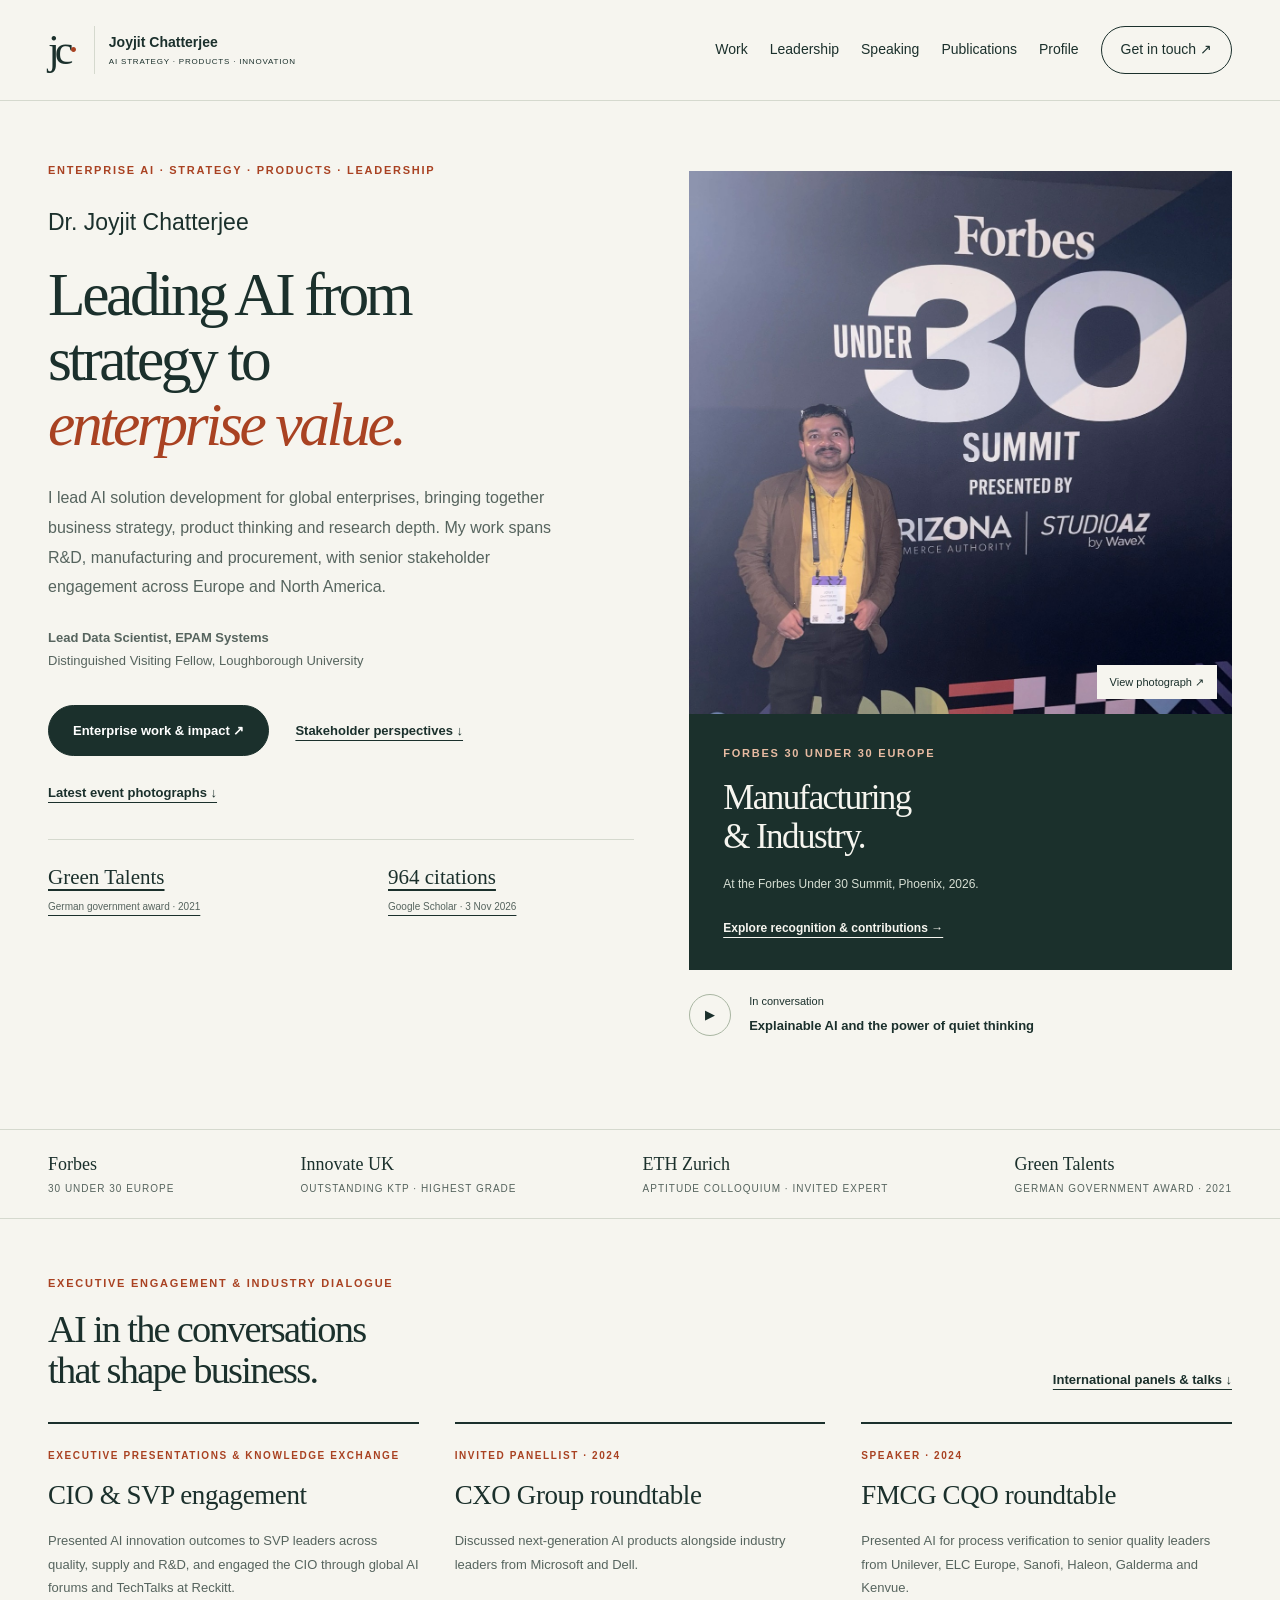
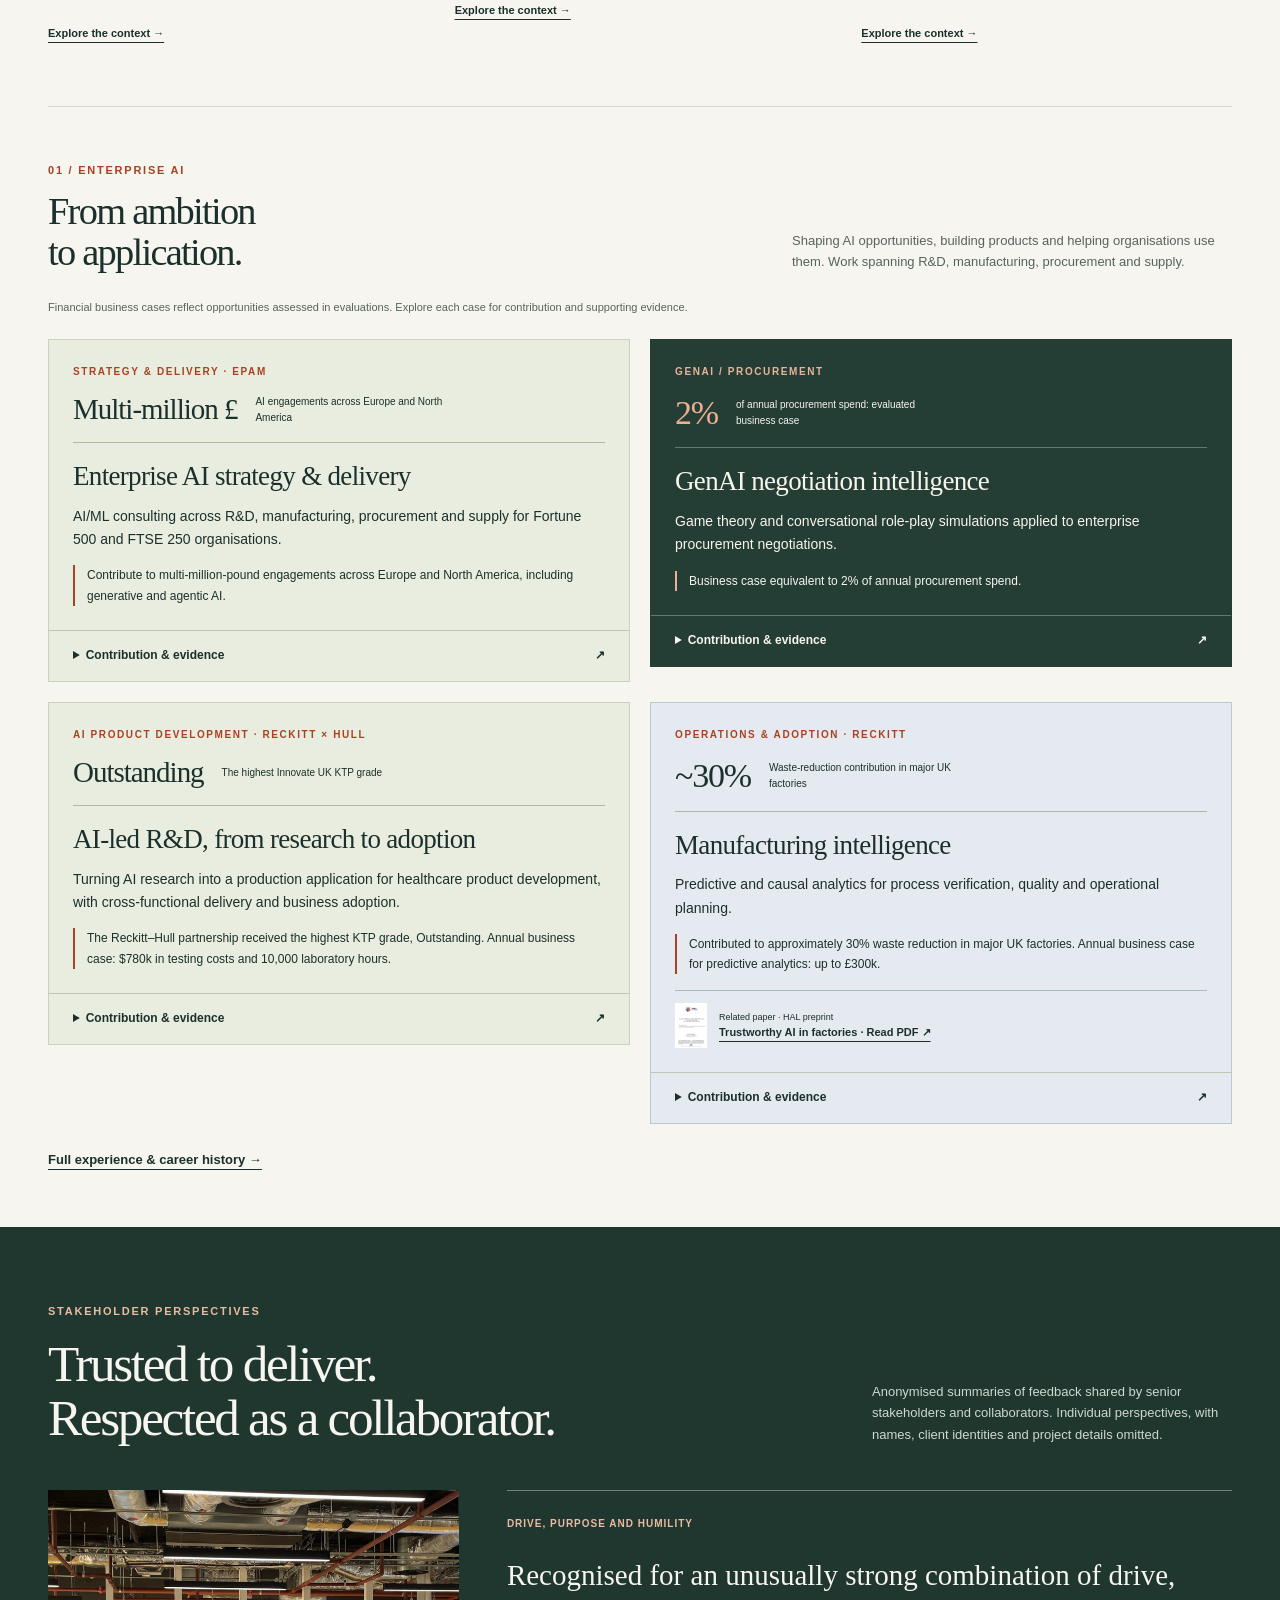
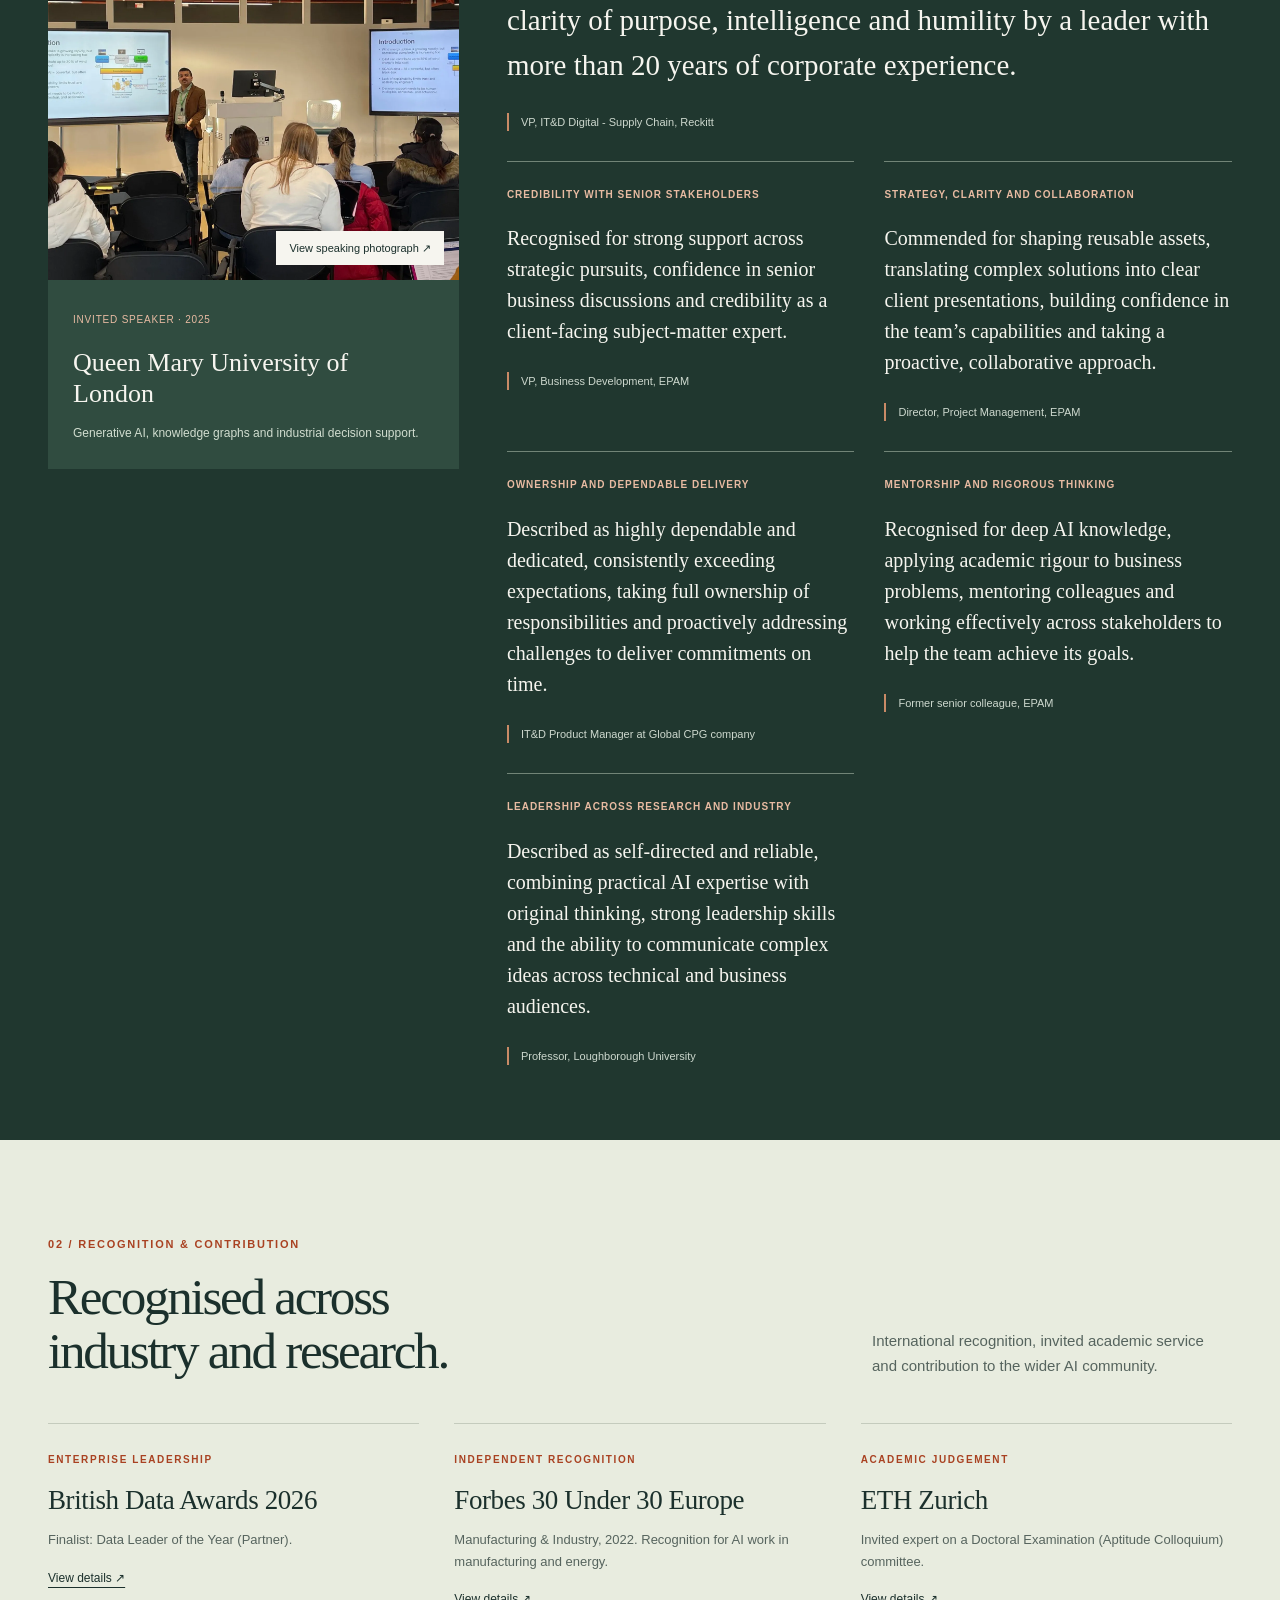
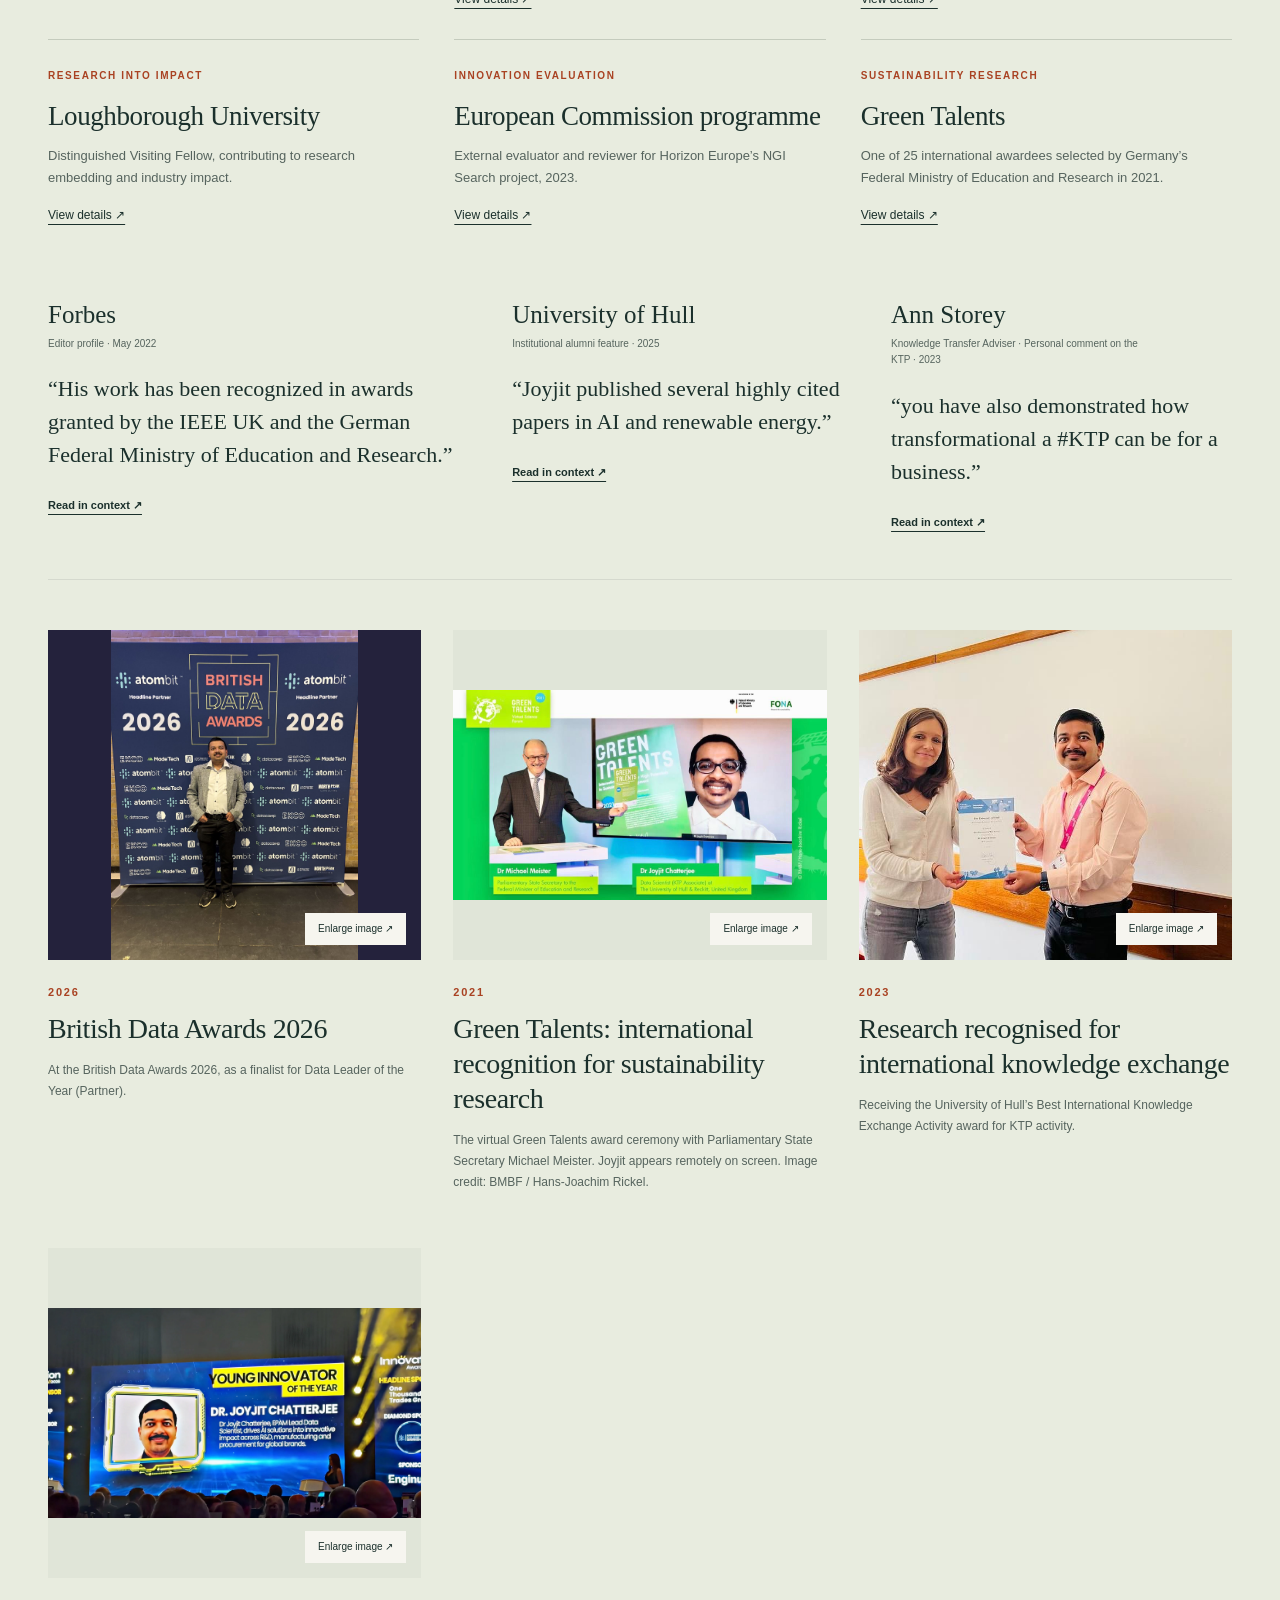
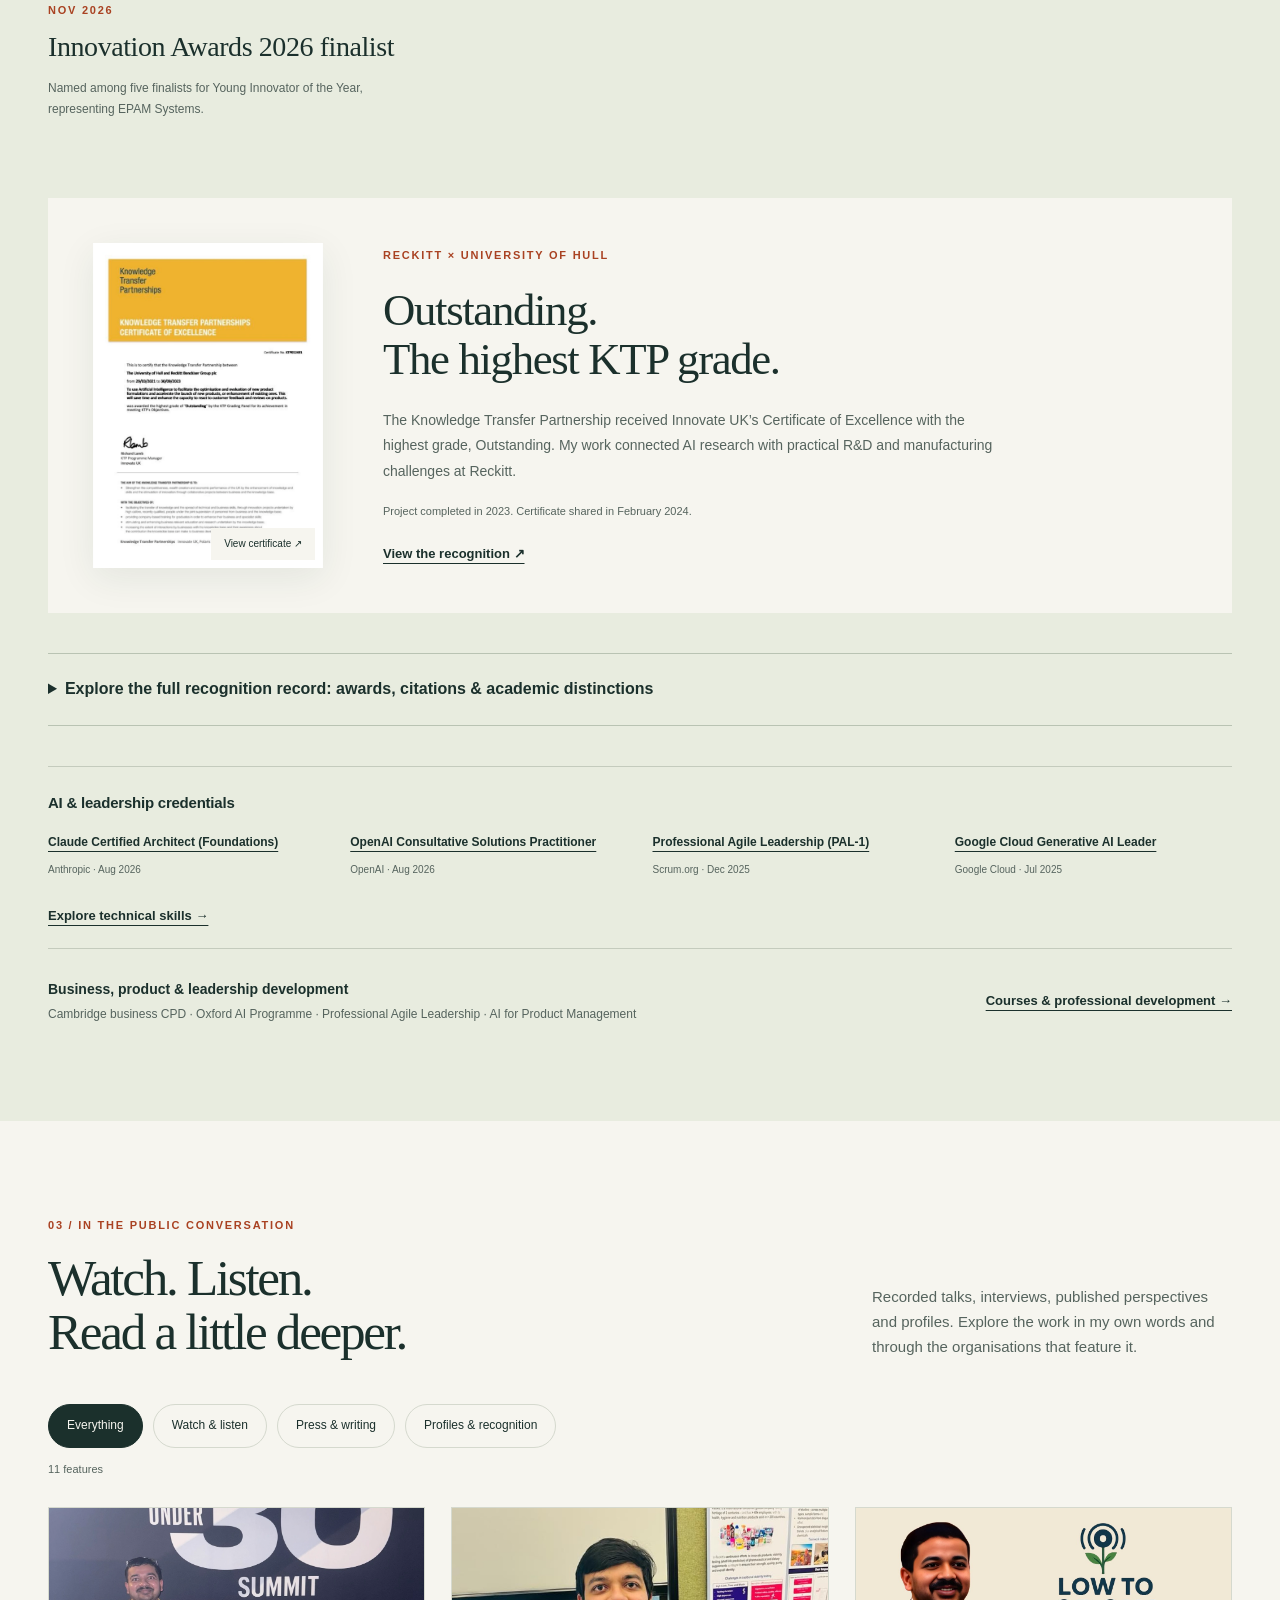
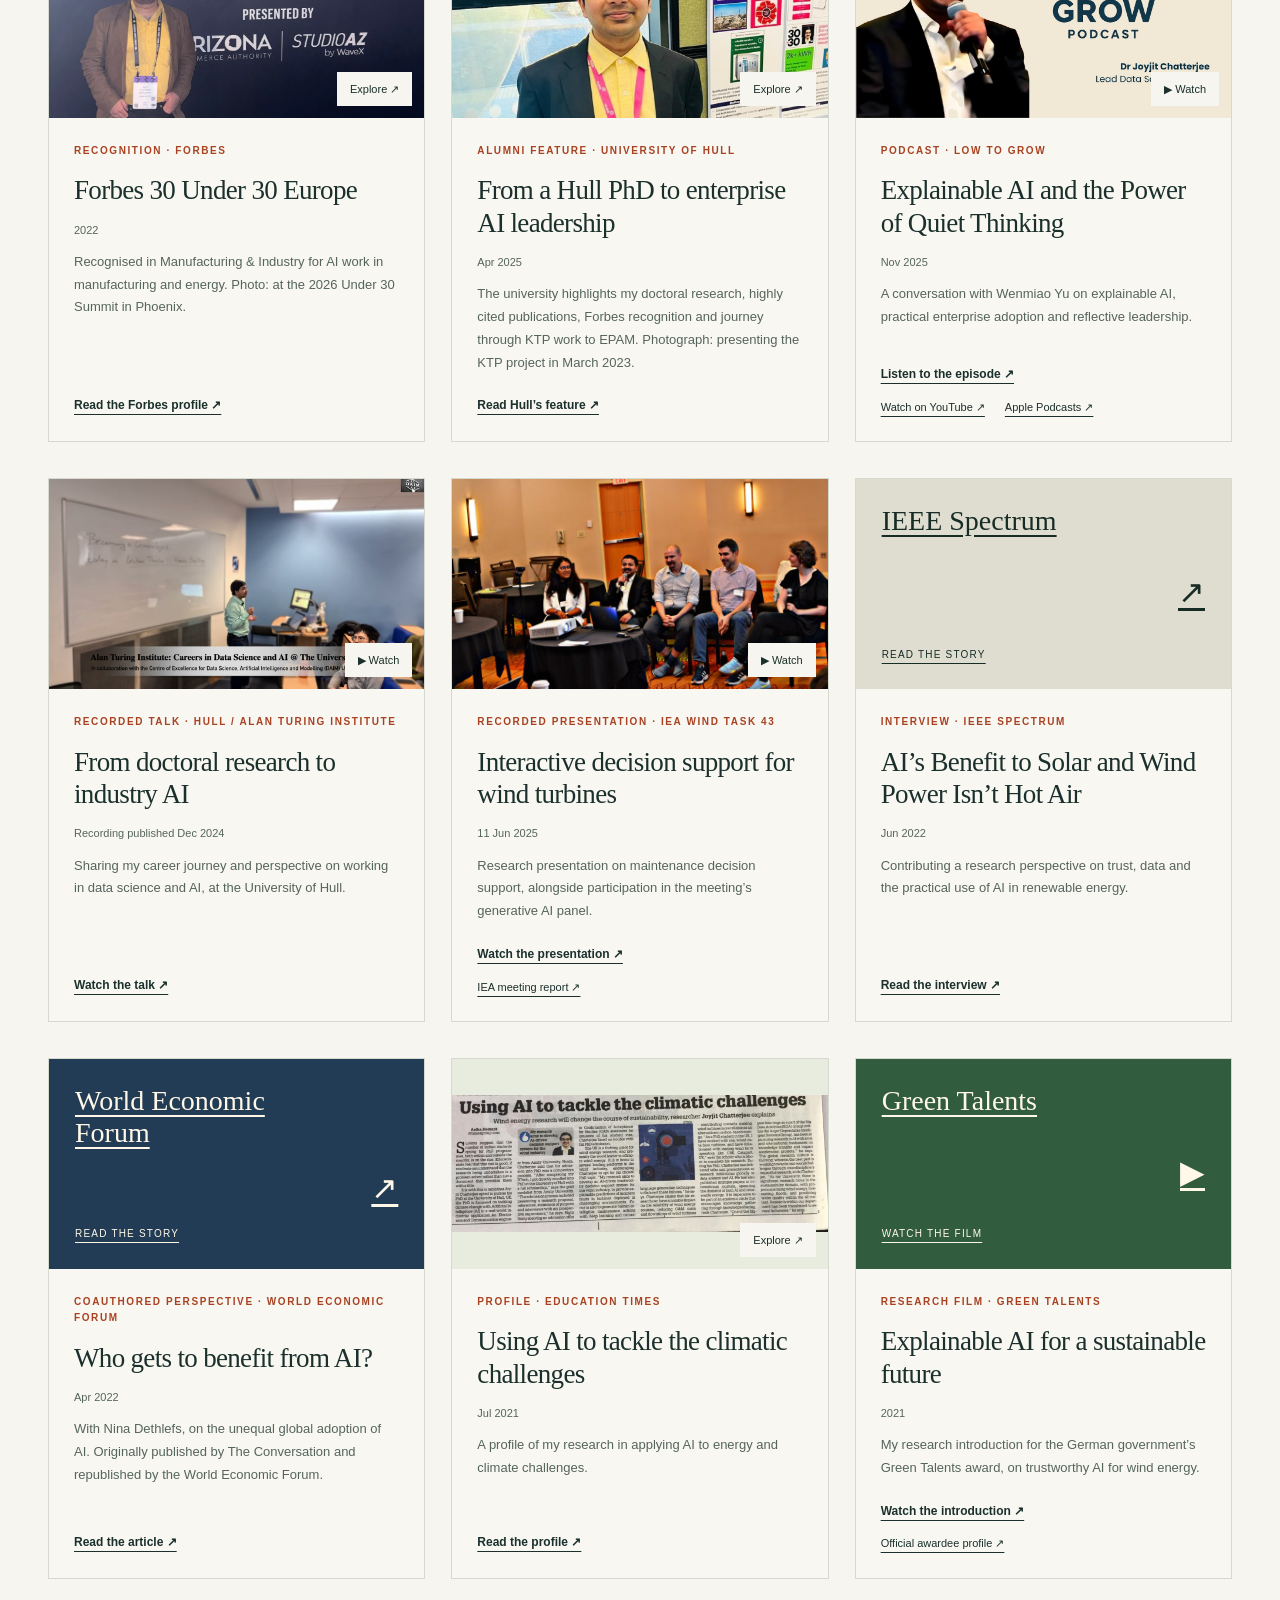
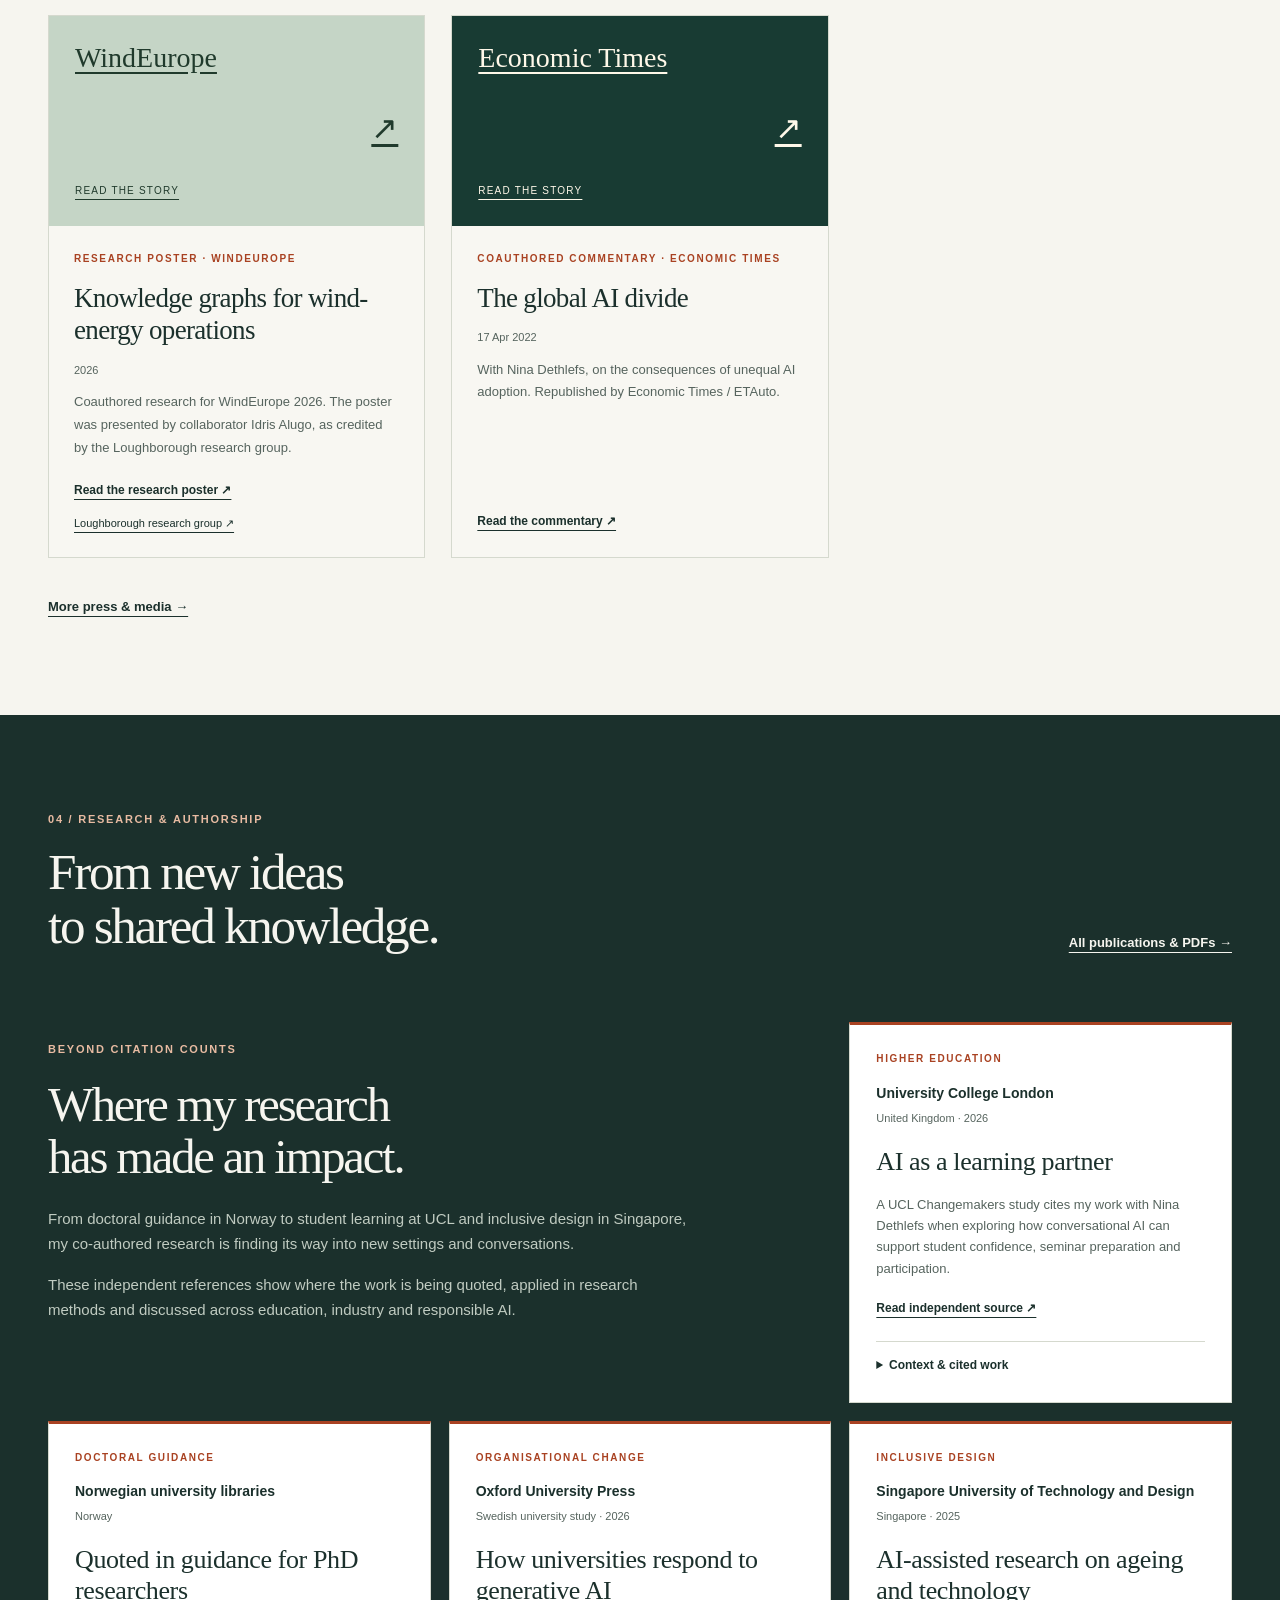
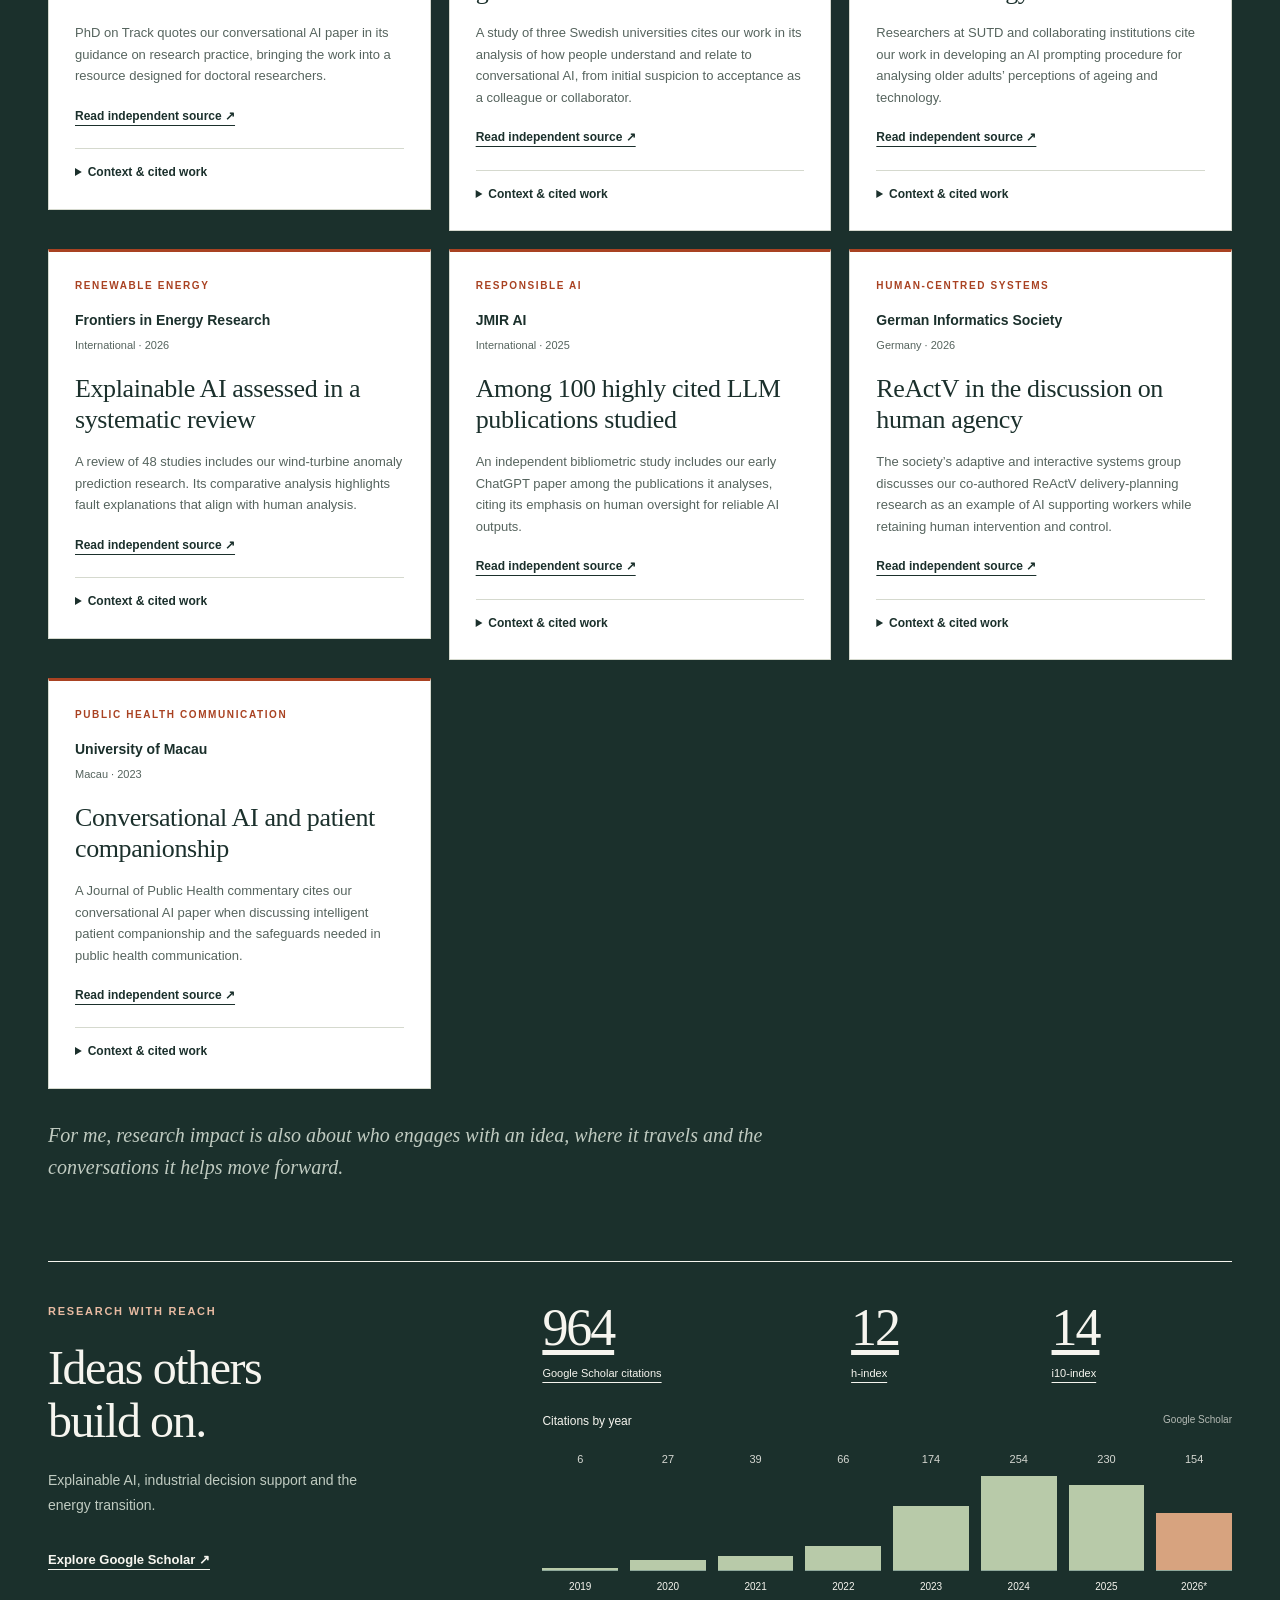
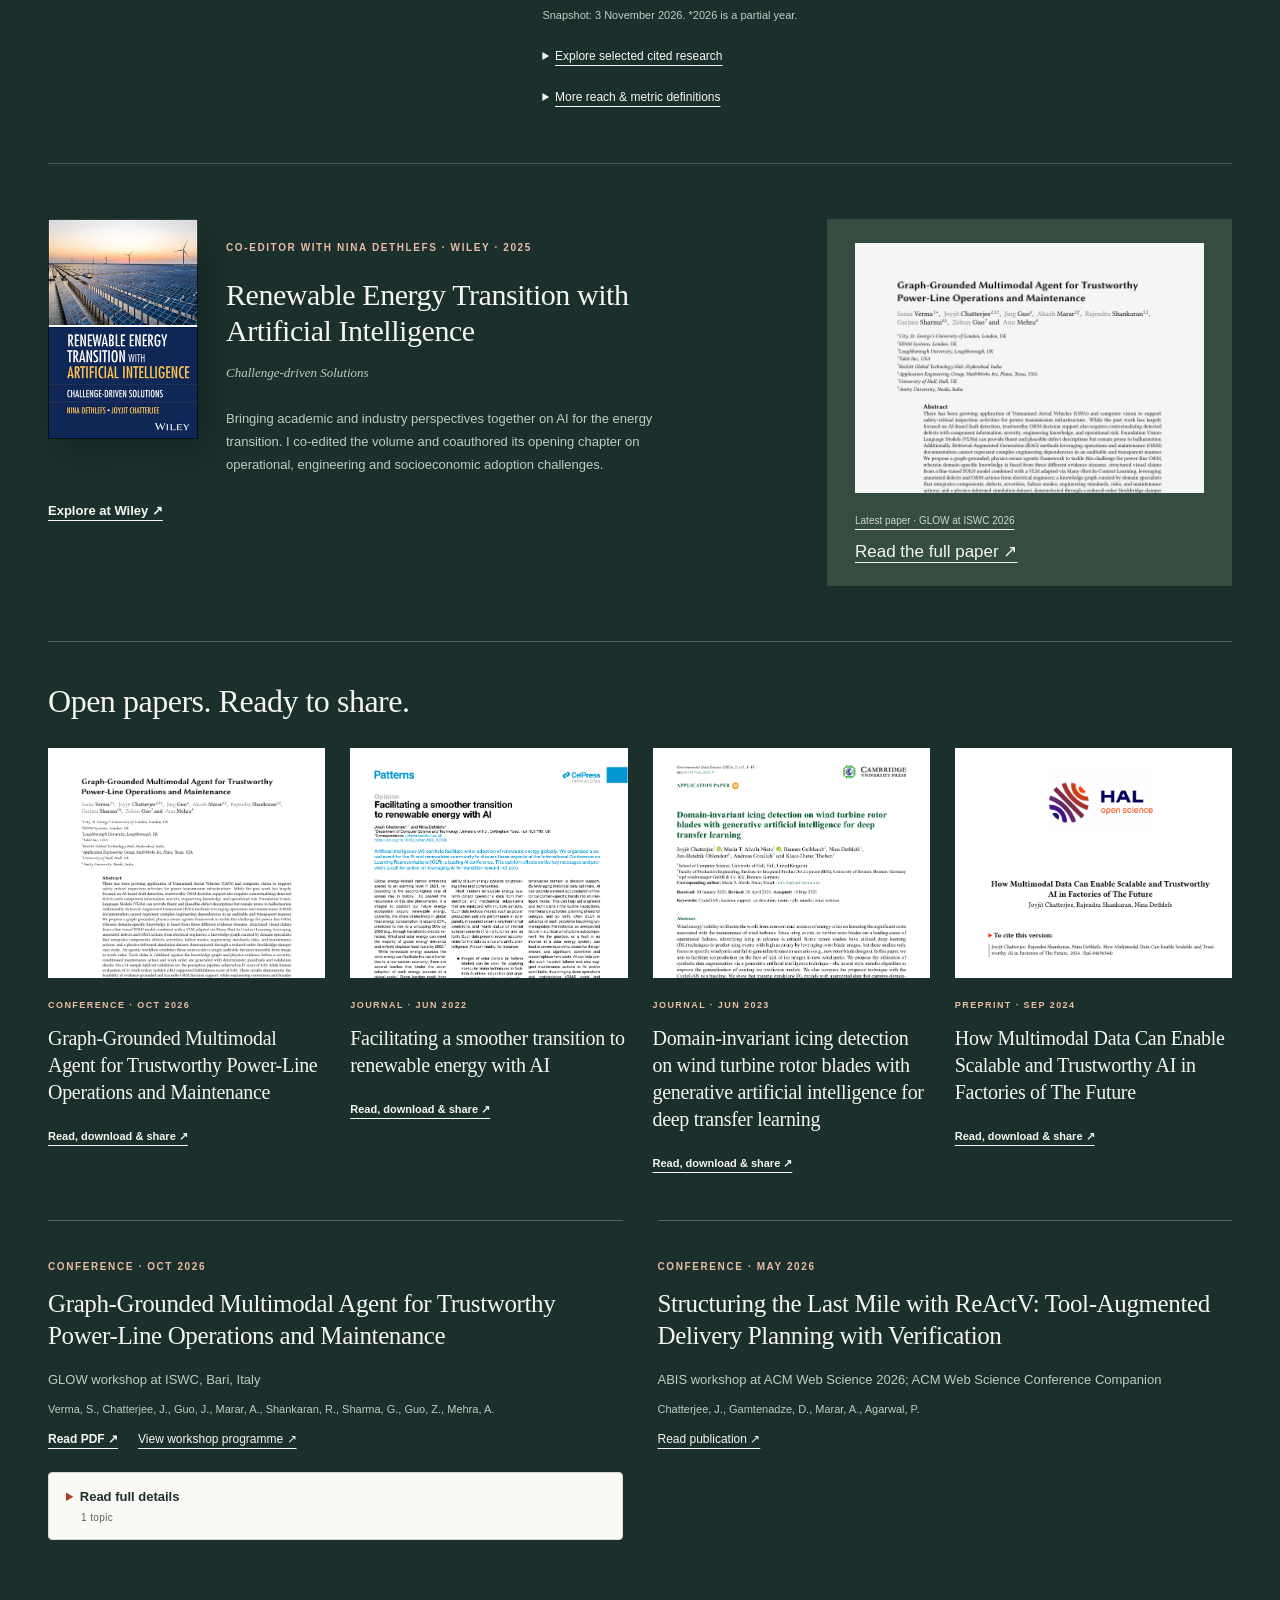
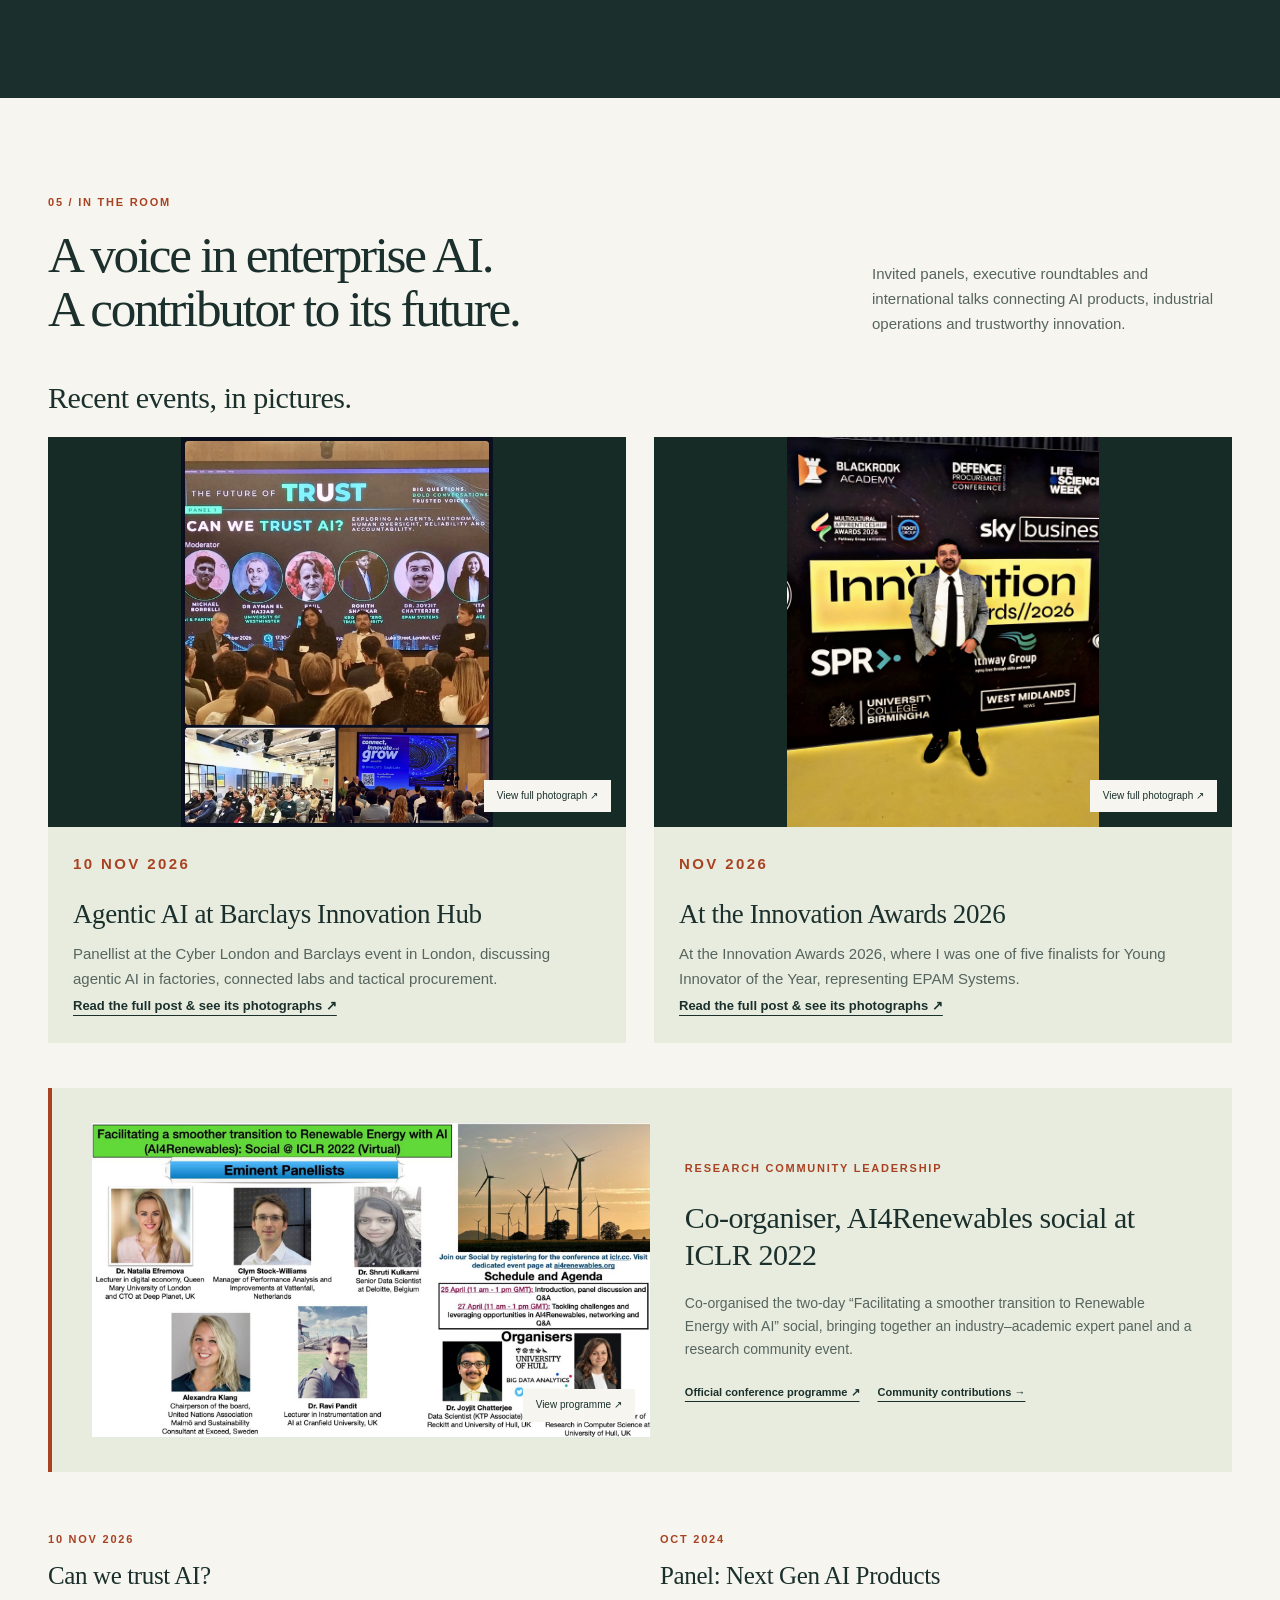
==== commit 6f8b0ad9: "Restore full visual homepage and surface original event photographs" ====
--- a/index.html
+++ b/index.html
@@ -12,19 +12,78 @@
 <meta property="og:description" content="I connect AI strategy, product development and operational delivery, bringing research, people and technology together to solve enterprise challenges in R&amp;D, manufacturing, supply chains and energy.">
 <meta property="og:image" content="https://joyjitchatterjee.github.io/assets/images/forbes-summit.jpg">
 <link rel="icon" href="assets/favicon.svg" type="image/svg+xml">
-<link rel="stylesheet" href="assets/site.css?v=1cd7e533a6e8">
-<script src="assets/site.js?v=3a4763d5b461" defer></script>
+<link rel="stylesheet" href="assets/site.css?v=3ac1690dfae3">
+<script src="assets/site.js?v=bd5a354df83c" defer></script>
 <script src="assets/experience.js?v=0034a3a4070b" defer></script>
 </head>
-<body class="home-page">
+<body>
 <a class="skip" href="#main">Skip to content</a>
-<header class="site-header"><nav class="wrap nav" aria-label="Main navigation"><a class="brand" href="index.html" aria-label="Dr. Joyjit Chatterjee home"><span class="monogram">jc<span>·</span></span><span>Joyjit Chatterjee<span class="brand-sub">AI STRATEGY · PRODUCTS · INNOVATION</span></span></a><button class="menu-button" aria-expanded="false" aria-controls="nav-links" type="button">Menu <span>+</span></button><div id="nav-links" class="nav-links"><a href="work.html">Work & leadership</a><a href="recognition.html">Recognition</a><a href="speaking.html">Speaking & media</a><a href="research.html">Research</a><a href="profile.html">Full profile</a></div></nav></header>
-<main id="main"><section class="visual-hero leadership-hero wrap" id="about"><div class="hero-copy"><p class="eyebrow">Enterprise AI · Strategy · Products · Leadership</p><p class="hero-name">Dr. Joyjit Chatterjee</p><h1>Leading AI from<br>strategy to<br><em>enterprise value.</em></h1><p class="lede">I lead AI solution development for global enterprises, bringing together business strategy, product thinking and research depth. My work spans R&D, manufacturing and procurement, with senior stakeholder engagement across Europe and North America.</p><p class="current-role">Lead Data Scientist, EPAM Systems<br><span>Distinguished Visiting Fellow, Loughborough University</span></p><div class="actions"><a class="button" href="work.html">Enterprise work & impact ↗</a><a class="text-link" href="work.html#feedback">Stakeholder perspectives ↓</a></div><div class="hero-proof"><a href="recognition.html"><strong>Green Talents</strong><span>German government award · 2021</span></a><a href="https://scholar.google.com/citations?user=kjWYrm4AAAAJ&amp;hl=en"><strong>964 citations</strong><span>Google Scholar · 3 Nov 2026</span></a></div></div><div class="leadership-visual"><figure><a class="leader-portrait" href="assets/images/forbes-summit.jpg" data-viewer="image" data-title="Part of the Forbes Under 30 community" data-caption="At the Forbes Under 30 Summit in Phoenix, Arizona, as a Forbes 30 Under 30 Europe lister." data-video-id=""><img class="" src="assets/images/forbes-summit.jpg" alt="Joyjit standing beside the Forbes Under 30 Summit backdrop in Phoenix." width="1200" height="1600" fetchpriority="high"><span class="enlarge">View photograph ↗</span></a><figcaption><p class="eyebrow">Forbes 30 Under 30 Europe</p><h2>Manufacturing<br>& Industry.</h2><p>At the Forbes Under 30 Summit, Phoenix, 2026.</p><a class="text-link" href="recognition.html">Explore recognition & contributions →</a></figcaption></figure><a class="leader-podcast" href="https://www.youtube.com/watch?v=FXgvSQKDZzs" data-viewer="youtube" data-video-id="FXgvSQKDZzs" data-title="Explainable AI and the Power of Quiet Thinking" data-caption="Low to Grow podcast · November 2025"><span class="play-disc">▶</span><span>In conversation<strong>Explainable AI and the power of quiet thinking</strong></span></a></div></section><div class="recognition"><div class="wrap"><a href="recognition.html">Forbes<b>30 Under 30 Europe</b></a><a href="recognition.html">Innovate UK<b>Outstanding KTP · Highest grade</b></a><a href="recognition.html">ETH Zurich<b>Aptitude colloquium · Invited expert</b></a><a href="recognition.html">Green Talents<b>German government award · 2021</b></a></div></div>
-<section class="section wrap home-overview" id="work"><div class="section-heading"><div><p class="eyebrow">Enterprise AI</p><h2>Strategy. Products.<br>Business value.</h2></div><a class="text-link" href="work.html">Explore work & leadership →</a></div><div class="overview-cases"><a class="overview-case" href="work.html#enterprise-ai"><p class="eyebrow">Strategy &amp; delivery · EPAM</p><strong class="overview-value">Multi-million £</strong><p class="overview-label">AI engagements across Europe and North America</p><h3>Enterprise AI strategy &amp; delivery</h3><p>AI/ML consulting across R&amp;D, manufacturing, procurement and supply for Fortune 500 and FTSE 250 organisations.</p><span class="text-link">Explore contribution & evidence →</span></a><a class="overview-case" href="work.html#procurement-ai"><p class="eyebrow">GenAI / Procurement</p><strong class="overview-value">2%</strong><p class="overview-label">of annual procurement spend: evaluated business case</p><h3>GenAI negotiation intelligence</h3><p>Game theory and conversational role-play simulations applied to enterprise procurement negotiations.</p><span class="text-link">Explore contribution & evidence →</span></a><a class="overview-case" href="work.html#rd-product"><p class="eyebrow">AI product development · Reckitt × Hull</p><strong class="overview-value">Outstanding</strong><p class="overview-label">The highest Innovate UK KTP grade</p><h3>AI-led R&amp;D, from research to adoption</h3><p>Turning AI research into a production application for healthcare product development, with cross-functional delivery and business adoption.</p><span class="text-link">Explore contribution & evidence →</span></a><a class="overview-case" href="work.html#manufacturing"><p class="eyebrow">Operations &amp; adoption · Reckitt</p><strong class="overview-value">~30%</strong><p class="overview-label">Waste-reduction contribution in major UK factories</p><h3>Manufacturing intelligence</h3><p>Predictive and causal analytics for process verification, quality and operational planning.</p><span class="text-link">Explore contribution & evidence →</span></a></div></section>
-<section class="section wrap home-overview" id="speaking"><div class="home-stage"><a class="home-stage-image" href="assets/images/iea-panel-speaking.jpg" data-viewer="image" data-title="Speaking on generative AI and wind energy" data-caption="Speaking into the microphone during the IEA Wind Task 43 panel in Golden, Colorado, alongside participants from Microsoft, NREL, Siemens and OST. Joyjit is second from left." data-video-id=""><img class="" src="assets/images/iea-panel-speaking.jpg" alt="Joyjit Chatterjee, second from left, holding a microphone and speaking during the five-person IEA Wind Task 43 panel." width="1600" height="1062" loading="lazy"><span class="enlarge">View speaking photograph ↗</span></a><div class="home-stage-copy"><p class="eyebrow">International speaker & panellist</p><h2>AI in the room.<br>Ideas in action.</h2><p>From executive roundtables to international research forums, connecting trustworthy AI with the decisions leaders make.</p><p class="stage-venues">IEA Wind · Barclays & Cyber London · Queen Mary University of London · CXO Group</p><p class="latest-note"><strong>Latest panel · November 2026</strong>Agentic AI, connected labs and tactical procurement at Barclays Innovation Hub, London.</p><a class="text-link" href="speaking.html">Talks, interviews & event photographs →</a></div></div></section>
-<section class="section wrap home-overview" id="feedback"><div class="section-heading"><div><p class="eyebrow">Stakeholder perspectives</p><h2>Trusted to deliver.</h2></div><a class="text-link" href="work.html#feedback">All six stakeholder perspectives →</a></div><p class="metric-note">Anonymised summaries of individual feedback.</p><div class="home-feedback"><article class="feedback-card"><p class="eyebrow">Drive, purpose and humility</p><p class="feedback-summary">Recognised for an unusually strong combination of drive, clarity of purpose, intelligence and humility by a leader with more than 20 years of corporate experience.</p><p class="feedback-role">VP, IT&amp;D Digital - Supply Chain, Reckitt</p></article><article class="feedback-card"><p class="eyebrow">Credibility with senior stakeholders</p><p class="feedback-summary">Recognised for strong support across strategic pursuits, confidence in senior business discussions and credibility as a client-facing subject-matter expert.</p><p class="feedback-role">VP, Business Development, EPAM</p></article></div></section>
-<section class="section wrap home-overview" aria-label="Explore recognition and research"><div class="destination-grid"><article class="destination-card" id="recognition"><a class="destination-image" href="recognition.html"><img class="" src="assets/images/green-talents-ceremony.jpg" alt="The virtual Green Talents award ceremony with Parliamentary State Secretary Michael Meister. Joyjit appears remotely on screen." width="1024" height="576" loading="lazy"></a><div><p class="eyebrow">Recognition & contribution</p><h2>International recognition.<br>Lasting contribution.</h2><p>Forbes 30 Under 30 Europe. Green Talents. Outstanding KTP. Invited academic service at ETH Zurich and contributions to the wider AI community.</p><a class="text-link" href="recognition.html">Awards, distinctions & credentials →</a></div></article><article class="destination-card" id="research"><a class="destination-image" href="research.html"><img class="" src="assets/images/glow.jpg" alt="Joyjit presenting the power-line operations and maintenance paper beside its title slide at the GLOW workshop in Bari." width="3999" height="2250" loading="lazy"></a><div><p class="eyebrow">Research with reach</p><h2>Ideas that travel<br>beyond publication.</h2><p>Independent references across UCL, Norwegian doctoral guidance, Singapore and beyond. Explore the studies, open papers and Wiley book.</p><a class="text-link" href="research.html">Research impact, publications & PDFs →</a></div></article></div></section>
-<dialog id="media-viewer" aria-labelledby="viewer-title"><div class="viewer-toolbar"><h2 id="viewer-title"></h2><button id="viewer-close" type="button" aria-label="Close media viewer">Close ×</button></div><div id="viewer-content"></div><p id="viewer-caption"></p><a id="viewer-original" href="speaking.html#media">Open original ↗</a></dialog><script type="application/json" id="legacy-routes">{"careers": "speaking.html#careers", "economic-times": "speaking.html#economic-times", "education": "speaking.html#education", "enterprise-ai": "work.html#enterprise-ai", "executive-engagement": "work.html#executive-engagement", "forbes-profile": "speaking.html#forbes-profile", "green-talents-film": "speaking.html#green-talents-film", "hull-feature": "speaking.html#hull-feature", "iea": "speaking.html#iea", "ieee": "speaking.html#ieee", "impact-frontiers": "research.html#impact-frontiers", "impact-gi": "research.html#impact-gi", "impact-jmir": "research.html#impact-jmir", "impact-oup": "research.html#impact-oup", "impact-phd-on-track": "research.html#impact-phd-on-track", "impact-public-health": "research.html#impact-public-health", "impact-sutd": "research.html#impact-sutd", "impact-ucl": "research.html#impact-ucl", "manufacturing": "work.html#manufacturing", "media": "speaking.html#media", "media-count": "speaking.html#media-count", "podcast": "speaking.html#podcast", "procurement-ai": "work.html#procurement-ai", "rd-product": "work.html#rd-product", "research-impact": "research.html#research-impact", "research-in-practice": "research.html#research-in-practice", "wef": "speaking.html#wef", "windeurope-profile": "speaking.html#windeurope-profile"}</script></main>
+<header class="site-header"><nav class="wrap nav" aria-label="Main navigation"><a class="brand" href="index.html" aria-label="Dr. Joyjit Chatterjee home"><span class="monogram">jc<span>·</span></span><span>Joyjit Chatterjee<span class="brand-sub">AI STRATEGY · PRODUCTS · INNOVATION</span></span></a><button class="menu-button" aria-expanded="false" aria-controls="nav-links" type="button">Menu <span>+</span></button><div id="nav-links" class="nav-links"><a href="index.html#work">Work</a><a href="index.html#feedback">Leadership</a><a href="index.html#speaking">Speaking</a><a href="research.html">Publications</a><a href="profile.html">Profile</a><a class="nav-contact" href="#contact">Get in touch ↗</a></div></nav></header>
+<main id="main">
+<section class="visual-hero leadership-hero wrap" id="about"><div class="hero-copy"><p class="eyebrow">Enterprise AI · Strategy · Products · Leadership</p><p class="hero-name">Dr. Joyjit Chatterjee</p><h1>Leading AI from<br>strategy to<br><em>enterprise value.</em></h1><p class="lede">I lead AI solution development for global enterprises, bringing together business strategy, product thinking and research depth. My work spans R&D, manufacturing and procurement, with senior stakeholder engagement across Europe and North America.</p><p class="current-role">Lead Data Scientist, EPAM Systems<br><span>Distinguished Visiting Fellow, Loughborough University</span></p><div class="actions"><a class="button" href="#work">Enterprise work & impact ↗</a><a class="text-link" href="#feedback">Stakeholder perspectives ↓</a><a class="text-link" href="#latest-events">Latest event photographs ↓</a></div><div class="hero-proof"><a href="#recognition"><strong>Green Talents</strong><span>German government award · 2021</span></a><a href="https://scholar.google.com/citations?user=kjWYrm4AAAAJ&amp;hl=en"><strong>964 citations</strong><span>Google Scholar · 3 Nov 2026</span></a></div></div><div class="leadership-visual"><figure><a class="leader-portrait" href="assets/images/forbes-summit.jpg" data-viewer="image" data-title="Part of the Forbes Under 30 community" data-caption="At the Forbes Under 30 Summit in Phoenix, Arizona, as a Forbes 30 Under 30 Europe lister." data-video-id=""><img class="" src="assets/images/forbes-summit.jpg" alt="Joyjit standing beside the Forbes Under 30 Summit backdrop in Phoenix." width="1200" height="1600" fetchpriority="high"><span class="enlarge">View photograph ↗</span></a><figcaption><p class="eyebrow">Forbes 30 Under 30 Europe</p><h2>Manufacturing<br>& Industry.</h2><p>At the Forbes Under 30 Summit, Phoenix, 2026.</p><a class="text-link" href="#recognition">Explore recognition & contributions →</a></figcaption></figure><a class="leader-podcast" href="https://www.youtube.com/watch?v=FXgvSQKDZzs" data-viewer="youtube" data-video-id="FXgvSQKDZzs" data-title="Explainable AI and the Power of Quiet Thinking" data-caption="Low to Grow podcast · November 2025"><span class="play-disc">▶</span><span>In conversation<strong>Explainable AI and the power of quiet thinking</strong></span></a></div></section>
+<div class="recognition"><div class="wrap"><a href="#recognition">Forbes<b>30 Under 30 Europe</b></a><a href="#recognition">Innovate UK<b>Outstanding KTP · Highest grade</b></a><a href="#recognition">ETH Zurich<b>Aptitude colloquium · Invited expert</b></a><a href="#recognition">Green Talents<b>German government award · 2021</b></a></div></div>
+<section class="executive-section wrap" id="executive-engagement"><div class="section-heading"><div><p class="eyebrow">Executive engagement & industry dialogue</p><h2>AI in the conversations<br>that shape business.</h2></div><a class="text-link" href="#speaking">International panels & talks ↓</a></div><div class="executive-grid"><article><p class="eyebrow">Executive presentations &amp; knowledge exchange</p><h3>CIO &amp; SVP engagement</h3><p>Presented AI innovation outcomes to SVP leaders across quality, supply and R&amp;D, and engaged the CIO through global AI forums and TechTalks at Reckitt.</p><a class="text-link" href="profile.html#experience-it-digital-data-scientist-supply-chain-senior-business-analyst">Explore the context →</a></article><article><p class="eyebrow">Invited panellist · 2024</p><h3>CXO Group roundtable</h3><p>Discussed next-generation AI products alongside industry leaders from Microsoft and Dell.</p><a class="text-link" href="profile.html#talks-panel-next-gen-ai-products">Explore the context →</a></article><article><p class="eyebrow">Speaker · 2024</p><h3>FMCG CQO roundtable</h3><p>Presented AI for process verification to senior quality leaders from Unilever, ELC Europe, Sanofi, Haleon, Galderma and Kenvue.</p><a class="text-link" href="profile.html#talks-ai-for-continued-process-verification-at-reckitt">Explore the context →</a></article></div></section>
+<section class="section homepage-section wrap" id="work"><div class="section-heading"><div><p class="eyebrow">01 / Enterprise AI</p><h2>From ambition<br>to application.</h2></div><p>Shaping AI opportunities, building products and helping organisations use them. Work spanning R&D, manufacturing, procurement and supply.</p></div><p class="impact-note">Financial business cases reflect opportunities assessed in evaluations. Explore each case for contribution and supporting evidence.</p><div class="enterprise-stories"><article class="enterprise-story story-enterprise-ai" id="enterprise-ai"><div class="story-copy"><p class="eyebrow">Strategy &amp; delivery · EPAM</p><div class="story-metric"><strong>Multi-million £</strong><span>AI engagements across Europe and North America</span></div><h3>Enterprise AI strategy &amp; delivery</h3><p class="story-summary">AI/ML consulting across R&amp;D, manufacturing, procurement and supply for Fortune 500 and FTSE 250 organisations.</p><p class="story-outcome">Contribute to multi-million-pound engagements across Europe and North America, including generative and agentic AI.</p></div><details class="story-depth"><summary>Contribution & evidence <span aria-hidden="true">↗</span></summary><div class="story-depth-body"><p class="story-contribution">Connect use-case discovery and RFP responses with project planning, proof of value and governance. Help assemble delivery teams, mentor data scientists and align senior stakeholders and domain experts.</p><ul class="approach-map"><li>Strategy &amp; value discovery</li><li>Product development</li><li>Adoption &amp; governance</li></ul><div class="story-highlight"><h4>Direct client delivery at EPAM</h4><p>Reckitt · Syngenta Group</p></div><div class="story-highlight"><h4>Pre-sales and use-case discovery support</h4><p>Qatar Airways · Unilever · Barry Callebaut · Brussels Airport Company · Cleveland Clinic Abu Dhabi · Adidas · Co-op · Currys · PPG Industries</p></div><details class="cv-details" data-cv-details><summary>Full responsibilities &amp; project detail<span class="detail-count">4 topics</span></summary><div class="detail-content"><section class="detail-group"><h4>Client delivery and opportunity development</h4><ul><li>Direct client delivery projects for Reckitt and Syngenta Group.</li><li>Supported the EPAM team with pitching and identifying ML and GenAI use cases for Qatar Airways, Unilever, Barry Callebaut, Brussels Airport Company, Cleveland Clinic Abu Dhabi, Adidas, Co-op, Currys and PPG Industries.</li><li>Supported pre-sales through solution pitches, RFP responses for new and existing accounts, and project planning.</li></ul></section><section class="detail-group"><h4>AI strategy, products and delivery</h4><ul><li>Lead AI/ML solution development across R&amp;D, manufacturing, procurement and supply services for Fortune 500 and FTSE 250 organisations within the UK and Western Europe AI/ML Consulting team.</li><li>Contribute to multi-million-pound data science engagements across Europe and North America, working with cross-functional global teams, client senior leadership and subject-matter experts.</li><li>Identify suitable business use cases, data streams, modelling approaches and governance strategies for decision support, cost efficiency and speed to market.</li><li>Work across strategy and governance, proof of concept, proof of value and end-to-end AI consulting, including GenAI engineering, data analytics and data science.</li></ul></section><section class="detail-group"><h4>Teams and knowledge sharing</h4><ul><li>Conduct technical and project interviews to help hire and assemble business analysts, data scientists and data engineers for client projects.</li><li>Mentor data scientists and senior data scientists.</li><li>Author articles for EPAM’s Supply Chain Management community, co-organise educational AI workshops for clients and review editorial content for the GenAI-X community.</li></ul></section><section class="detail-group"><h4>Technology and implementation</h4><ul><li>LLMs, retrieval-augmented generation (RAG), agentic AI, LangChain, PhiData, CrewAI and Azure OpenAI Service.</li><li>Python, Retool, Postman, pgAdmin and APIs for end-to-end AI/ML and GenAI solutions.</li></ul></section></div></details><a class="text-link" href="profile.html#experience-lead-data-scientist">Full career record →</a><a class="text-link" href="profile.html#experience">Experience &amp; responsibilities ↗</a></div></details></article><article class="enterprise-story story-procurement-ai" id="procurement-ai"><div class="story-copy"><p class="eyebrow">GenAI / Procurement</p><div class="story-metric"><strong>2%</strong><span>of annual procurement spend: evaluated business case</span></div><h3>GenAI negotiation intelligence</h3><p class="story-summary">Game theory and conversational role-play simulations applied to enterprise procurement negotiations.</p><p class="story-outcome">Business case equivalent to 2% of annual procurement spend.</p></div><details class="story-depth"><summary>Contribution & evidence <span aria-hidden="true">↗</span></summary><div class="story-depth-body"><p class="story-contribution">Worked with buyers and category managers, senior IT product owners and platform team stakeholders on a GenAI negotiation intelligence platform.</p><ul class="approach-map"><li>Game theory</li><li>Conversational role-play</li><li>Buyer &amp; category engagement</li></ul><div class="story-highlight"><h4>Commercial and technology stakeholders</h4><p>Buyers · Category managers · Senior IT product owners · Platform teams</p></div><details class="cv-details" data-cv-details><summary>Full responsibilities &amp; project detail<span class="detail-count">2 topics</span></summary><div class="detail-content"><section class="detail-group"><h4>Contribution and evaluated value</h4><ul><li>Worked on a GenAI negotiation intelligence platform supporting procurement negotiations.</li><li>Evaluation demonstrated savings potential equivalent to 2% of the company’s annual procurement spend. This represents potential benefits demonstrated in evaluation, not realised savings.</li></ul></section><section class="detail-group"><h4>Product approach and stakeholder engagement</h4><ul><li>Used game theory and conversational role-play simulations within the negotiation intelligence platform.</li><li>Engaged buyers and category managers, senior IT product owners and platform team stakeholders.</li></ul></section></div></details><a class="text-link" href="profile.html#selected-projects-genai-negotiation-intelligence-platform">Full career record →</a><a class="text-link" href="profile.html#selected-projects">Project background ↗</a></div></details></article><article class="enterprise-story story-rd-product" id="rd-product"><div class="story-copy"><p class="eyebrow">AI product development · Reckitt × Hull</p><div class="story-metric"><strong>Outstanding</strong><span>The highest Innovate UK KTP grade</span></div><h3>AI-led R&amp;D, from research to adoption</h3><p class="story-summary">Turning AI research into a production application for healthcare product development, with cross-functional delivery and business adoption.</p><p class="story-outcome">The Reckitt–Hull partnership received the highest KTP grade, Outstanding. Annual business case: $780k in testing costs and 10,000 laboratory hours.</p></div><details class="story-depth"><summary>Contribution & evidence <span aria-hidden="true">↗</span></summary><div class="story-depth-body"><p class="story-contribution">Led the AI workstream across models, interfaces and deployment, collaborating with R&amp;D scientists, engineers and UI/UX specialists. Supported uptake through leadership engagement and skills transfer.</p><ul class="approach-map"><li>Research</li><li>Production application</li><li>Business adoption</li></ul><details class="cv-details" data-cv-details><summary>Full responsibilities &amp; project detail<span class="detail-count">4 topics</span></summary><div class="detail-content"><section class="detail-group"><h4>Partnership and recognised delivery</h4><ul><li>Led the AI workstream in a $200k jointly funded Knowledge Transfer Partnership between Reckitt and the University of Hull, supported by Innovate UK and UKRI.</li><li>The partnership received Innovate UK’s Certificate of Excellence with an Outstanding rating, the highest possible grade.</li></ul></section><section class="detail-group"><h4>From research to a usable AI product</h4><ul><li>Developed an AI application for decision support in shelf-life prediction of healthcare products, estimating active-ingredient overage early in development.</li><li>Worked from model development through production application development, including accessible interfaces and user experience, collaborating with Reckitt’s Global Data Science team on cloud deployment.</li><li>Combined laboratory data with chemistry knowledge to improve stability prediction and formulation optimisation, including limited-data settings, for pharmaceutical and nutraceutical products.</li><li>Collaborated with R&amp;D scientists, ML engineers, data scientists and UI/UX developers across North America and Europe to plan development and meet milestones and deliverables.</li></ul></section><section class="detail-group"><h4>Evaluation and resource efficiency</h4><ul><li>Evaluation demonstrated potential annual reductions of approximately $780k in stability-testing costs and 10,000 laboratory hours, with potential energy savings of more than 2,000 kWh per year.</li><li>Helped reduce raw-material waste by predicting early which new formulations were likely to fail intended shelf-life specifications.</li><li>Coauthored a poster accepted for Reckitt’s first Science Inside Symposium, organised by the Chief R&amp;D Officer in Hull.</li></ul></section><section class="detail-group"><h4>AI adoption and longer-term strategy</h4><ul><li>Helped shape a long-term plan for intelligent data analysis in product design and testing, translating research into commercially useful corporate applications.</li><li>Investigated explainable AI components to make predictions transparent and build understanding of the domain.</li><li>Supported AI awareness and uptake through TechTalks with senior leadership including the CIO, presentations to the SVP IT&amp;D R&amp;D, and cohosting AI forums for the IT&amp;D R&amp;D group.</li><li>Developed colleagues’ data and AI capabilities through learning sessions, specialist workshops and regular discussion.</li></ul></section></div></details><figure class="story-evidence"><a class="evidence-image" href="assets/images/hull-rd-talk.jpg" data-viewer="image" data-title="AI for healthcare product development" data-caption="Presenting the Reckitt–Hull shelf-life prediction application at the University of Hull. The slide reports the scale of the research data and evaluation-based benefits."><img src="assets/images/hull-rd-talk.jpg" width="1600" height="1200" alt="Presenting the Reckitt–Hull shelf-life prediction application at the University of Hull. The slide reports the scale of the research data and evaluation-based benefits." loading="lazy"><span class="enlarge">View presentation photograph ↗</span></a><figcaption>Presenting the Reckitt–Hull shelf-life prediction application at the University of Hull. The slide reports the scale of the research data and evaluation-based benefits.</figcaption></figure><a class="text-link" href="profile.html#experience-it-digital-data-scientist-r-d-ktp-associate">Full career record →</a><a class="text-link" href="https://www.hull.ac.uk/collaborate/services-for-business/work-with-our-experts">University of Hull partnership story ↗</a></div></details></article><article class="enterprise-story story-manufacturing" id="manufacturing"><div class="story-copy"><p class="eyebrow">Operations &amp; adoption · Reckitt</p><div class="story-metric"><strong>~30%</strong><span>Waste-reduction contribution in major UK factories</span></div><h3>Manufacturing intelligence</h3><p class="story-summary">Predictive and causal analytics for process verification, quality and operational planning.</p><p class="story-outcome">Contributed to approximately 30% waste reduction in major UK factories. Annual business case for predictive analytics: up to £300k.</p><a class="story-paper-link" href="assets/papers/multimodal-factories.pdf"><img src="assets/images/multimodal-factories-preview.png" width="708" height="1000" loading="lazy" alt="Manufacturing AI paper preview"><span>Related paper · HAL preprint<strong>Trustworthy AI in factories · Read PDF ↗</strong></span></a></div><details class="story-depth"><summary>Contribution & evidence <span aria-hidden="true">↗</span></summary><div class="story-depth-body"><p class="story-contribution">Connected manufacturing, quality and process data; supported causal AI adoption across factories; developed logistics and capacity-planning tools and engaged quality and IT leadership.</p><ul class="approach-map"><li>Process intelligence</li><li>Quality decisions</li><li>Operational improvement</li></ul><div class="story-highlight"><h4>Supporting a multi-billion-pound portfolio</h4><p>Nurofen · Strepsils · Airborne</p></div><div class="story-highlight"><h4>How Multimodal Data Can Enable Scalable and Trustworthy AI in Factories of The Future</h4><p>Coauthored at Reckitt, this perspective proposes a shared data foundation across R&amp;D, production, quality and supply chains. It connects equipment effectiveness and operational decisions with explainable AI, domain expertise and human oversight.</p><div class="story-paper-links"><a href="assets/papers/multimodal-factories.pdf" download>Download PDF</a><a href="research.html#download-multimodal-factories">Authors & publication details →</a></div></div><details class="cv-details" data-cv-details><summary>Full responsibilities &amp; project detail<span class="detail-count">6 topics</span></summary><div class="detail-content"><section class="detail-group"><h4>Business scope and cross-functional delivery</h4><ul><li>Worked with IT&amp;D, R&amp;D, Supply and Global Data Science teams across the UK, USA, India and Poland on pharmaceutical and nutraceutical brands including Nurofen, Strepsils and Airborne, supporting a multi-billion-pound portfolio.</li><li>Presented AI innovation outcomes to the SVP Quality and SVP IT&amp;D Supply, and engaged the CIO and Global Data Science team through Reckitt’s AI/ML Community of Practice.</li></ul></section><section class="detail-group"><h4>Manufacturing quality, waste and operational performance</h4><ul><li>Developed a scalable data model for Continued Process Verification (CPV), covering formulation and packaging, manufacturing stages, input raw-material attributes and finished-product outputs.</li><li>Integrated SAP, environmental management, quality-control and historian process-parameter data with input from subject-matter experts across Europe and North America.</li><li>Performed exploratory analysis, preprocessing, statistical analysis, nonlinear predictive modelling, root-cause analysis and causal inference. Evaluation demonstrated savings potential of up to £300k per year.</li><li>Contributed to approximately 30% waste reduction in major UK factories and to the adoption of data-led continuous improvement in manufacturing and quality control.</li><li>Targeted the availability, quality and performance components of Overall Equipment Effectiveness through predictive maintenance, CPV, predictive stability and real-time insights, with an emphasis on reducing raw-material and packaging waste.</li></ul></section><section class="detail-group"><h4>Operational tools and accessible insights</h4><ul><li>Used open-source LLMs through Ollama and LangChain to turn complex manufacturing analytics into explanations accessible to subject-matter experts.</li><li>Built models for Agile team capacity and resource planning using historical Program Increment data, user stories and feature counts.</li><li>Developed a Cost-to-Serve logistics tool to identify shipment consolidation opportunities and convert Less than Truck Load (LTL) into Full Truck Load (FTL).</li></ul></section><section class="detail-group"><h4>Adoption, proof of value and connected initiatives</h4><ul><li>Led the IT&amp;D contribution to adopting a causal-AI manufacturing analytics platform, supporting factory proof-of-value demonstrations, data transformations and strategic engagement with subject-matter experts.</li><li>Expanded predictive stability analysis by connecting Ongoing Stability Studies data from SAP and QC Supply with the existing R&amp;D model built using LIMS data.</li><li>Initiated a predictive-maintenance proof of concept using factory condition-monitoring data.</li><li>Supported manufacturing colleagues in encouraging augmented- and virtual-reality adoption for predictive maintenance and training operations and maintenance personnel.</li></ul></section><section class="detail-group"><h4>Industry forums, responsible AI and mentoring</h4><ul><li>Represented Reckitt at the FMCG CQO Roundtable alongside quality leaders from Unilever, ELC Europe, Sanofi, Haleon, Galderma and Kenvue.</li><li>Joined the EthonAI expert roundtable “From Statistics to Causal AI” with industry leaders from Bosch, Lindt, Infineon Technologies and SFS Group.</li><li>Presented at internal forums including the Global QC Excellence Forum and delivered talks in Global QC workshops.</li><li>Contributed case studies for Responsible AI training, educated supply-chain colleagues through workshops, and mentored graduates and interns while delegating appropriate tasks.</li></ul></section><section class="detail-group"><h4>Research contribution: trustworthy AI for manufacturing</h4><ul><li>Coauthored “How Multimodal Data Can Enable Scalable and Trustworthy AI in Factories of The Future” with Rajendra Shankaran and Nina Dethlefs, published as a HAL preprint in September 2024. The paper lists Reckitt affiliations for both industry coauthors and the University of Hull for Dethlefs.</li><li>Proposed a holistic manufacturing data model connecting R&amp;D, production, quality and logistics to support equipment effectiveness, process verification, predictive stability and cost-to-serve decisions. The perspective emphasises domain-expert validation, explainability and human oversight.</li></ul></section></div></details><a class="text-link" href="profile.html#experience-it-digital-data-scientist-supply-chain-senior-business-analyst">Full career record →</a><a class="text-link" href="profile.html#experience">Experience &amp; responsibilities ↗</a></div></details></article></div><a class="text-link" href="profile.html#experience">Full experience & career history →</a></section>
+<section class="feedback-section" id="feedback"><div class="wrap"><div class="section-heading"><div><p class="eyebrow">Stakeholder perspectives</p><h2>Trusted to deliver.<br>Respected as a collaborator.</h2></div><p>Anonymised summaries of feedback shared by senior stakeholders and collaborators. Individual perspectives, with names, client identities and project details omitted.</p></div><div class="feedback-editorial"><figure class="feedback-photo"><a href="assets/images/qmul.jpg" data-viewer="image" data-title="GenAI meets the wind industry" data-caption="An invited talk for Queen Mary University of London on generative AI, knowledge graphs and Wind Task 43, at the London City Institute of Technology campus."><img src="assets/images/qmul.jpg" width="2000" height="1500" loading="lazy" alt="Joyjit speaking to an audience with slides showing AI and knowledge graphs for wind turbine operations and maintenance."><span class="enlarge">View speaking photograph ↗</span></a><figcaption><span>Invited speaker · 2025</span><strong>Queen Mary University of London</strong><p>Generative AI, knowledge graphs and industrial decision support.</p></figcaption></figure><div class="feedback-grid"><article class="feedback-card"><p class="eyebrow">Drive, purpose and humility</p><p class="feedback-summary">Recognised for an unusually strong combination of drive, clarity of purpose, intelligence and humility by a leader with more than 20 years of corporate experience.</p><p class="feedback-role">VP, IT&amp;D Digital - Supply Chain, Reckitt</p></article><article class="feedback-card"><p class="eyebrow">Credibility with senior stakeholders</p><p class="feedback-summary">Recognised for strong support across strategic pursuits, confidence in senior business discussions and credibility as a client-facing subject-matter expert.</p><p class="feedback-role">VP, Business Development, EPAM</p></article><article class="feedback-card"><p class="eyebrow">Strategy, clarity and collaboration</p><p class="feedback-summary">Commended for shaping reusable assets, translating complex solutions into clear client presentations, building confidence in the team’s capabilities and taking a proactive, collaborative approach.</p><p class="feedback-role">Director, Project Management, EPAM</p></article><article class="feedback-card"><p class="eyebrow">Ownership and dependable delivery</p><p class="feedback-summary">Described as highly dependable and dedicated, consistently exceeding expectations, taking full ownership of responsibilities and proactively addressing challenges to deliver commitments on time.</p><p class="feedback-role">IT&amp;D Product Manager at Global CPG company</p></article><article class="feedback-card"><p class="eyebrow">Mentorship and rigorous thinking</p><p class="feedback-summary">Recognised for deep AI knowledge, applying academic rigour to business problems, mentoring colleagues and working effectively across stakeholders to help the team achieve its goals.</p><p class="feedback-role">Former senior colleague, EPAM</p></article><article class="feedback-card"><p class="eyebrow">Leadership across research and industry</p><p class="feedback-summary">Described as self-directed and reliable, combining practical AI expertise with original thinking, strong leadership skills and the ability to communicate complex ideas across technical and business audiences.</p><p class="feedback-role">Professor, Loughborough University</p></article></div></div></div></section>
+<section class="recognition-section" id="recognition"><div class="section wrap"><div class="section-heading"><div><p class="eyebrow">02 / Recognition & contribution</p><h2>Recognised across<br>industry and research.</h2></div><p>International recognition, invited academic service and contribution to the wider AI community.</p></div><div class="credential-grid"><article class="credential"><p class="eyebrow">Enterprise leadership</p><h3>British Data Awards 2026</h3><p>Finalist: Data Leader of the Year (Partner).</p><a href="https://predatech.co.uk/british-data-awards-2026-finalists/" aria-label="View details: British Data Awards 2026">View details ↗</a></article><article class="credential"><p class="eyebrow">Independent recognition</p><h3>Forbes 30 Under 30 Europe</h3><p>Manufacturing &amp; Industry, 2022. Recognition for AI work in manufacturing and energy.</p><a href="https://www.forbes.com/profile/joyjit-chatterjee/" aria-label="View details: Forbes 30 Under 30 Europe">View details ↗</a></article><article class="credential"><p class="eyebrow">Academic judgement</p><h3>ETH Zurich</h3><p>Invited expert on a Doctoral Examination (Aptitude Colloquium) committee.</p><a href="profile.html#reviews" aria-label="View details: ETH Zurich">View details ↗</a></article><article class="credential"><p class="eyebrow">Research into impact</p><h3>Loughborough University</h3><p>Distinguished Visiting Fellow, contributing to research embedding and industry impact.</p><a href="https://ldr-lboro.github.io/" aria-label="View details: Loughborough University">View details ↗</a></article><article class="credential"><p class="eyebrow">Innovation evaluation</p><h3>European Commission programme</h3><p>External evaluator and reviewer for Horizon Europe’s NGI Search project, 2023.</p><a href="profile.html#reviews" aria-label="View details: European Commission programme">View details ↗</a></article><article class="credential"><p class="eyebrow">Sustainability research</p><h3>Green Talents</h3><p>One of 25 international awardees selected by Germany’s Federal Ministry of Education and Research in 2021.</p><a href="https://www.greentalents.de/awardees_awardees2021_joyjit-chatterjee.php" aria-label="View details: Green Talents">View details ↗</a></article></div><aside class="evidence-quotes" aria-label="Recognition in their words"><figure class="evidence-quote"><figcaption><strong>Forbes</strong><span>Editor profile · May 2022</span></figcaption><blockquote>“His work has been recognized in awards granted by the IEEE UK and the German Federal Ministry of Education and Research.”</blockquote><a class="text-link" href="https://www.forbes.com/profile/joyjit-chatterjee/">Read in context ↗</a></figure><figure class="evidence-quote"><figcaption><strong>University of Hull</strong><span>Institutional alumni feature · 2025</span></figcaption><blockquote>“Joyjit published several highly cited papers in AI and renewable energy.”</blockquote><a class="text-link" href="https://www.linkedin.com/posts/joyjitchatterjee_grateful-and-honored-university-of-hull-activity-7318958465819783168-wQl4">Read in context ↗</a></figure><figure class="evidence-quote"><figcaption><strong>Ann Storey</strong><span>Knowledge Transfer Adviser · Personal comment on the KTP · 2023</span></figcaption><blockquote>“you have also demonstrated how transformational a #KTP can be for a business.”</blockquote><a class="text-link" href="https://www.linkedin.com/posts/joyjitchatterjee_ktp-reckitt-universityofhull-activity-7113237803018117121-4Ze1">Read in context ↗</a></figure></aside><div class="recognition-moments"><figure class="recognition-moment moment-british-data-awards-portrait"><a class="evidence-image" href="assets/images/british-data-awards-portrait.jpg" data-viewer="image" data-title="British Data Awards 2026" data-caption="At the British Data Awards 2026, as a finalist for Data Leader of the Year (Partner)."><img src="assets/images/british-data-awards-portrait.jpg" width="1280" height="1707" alt="Joyjit Chatterjee standing in front of the British Data Awards 2026 backdrop." loading="lazy"><span class="enlarge">Enlarge image ↗</span></a><figcaption><p class="eyebrow">2026</p><h3>British Data Awards 2026</h3><p>At the British Data Awards 2026, as a finalist for Data Leader of the Year (Partner).</p></figcaption></figure><figure class="recognition-moment moment-green-talents-ceremony"><a class="evidence-image" href="assets/images/green-talents-ceremony.jpg" data-viewer="image" data-title="Green Talents: international recognition for sustainability research" data-caption="The virtual Green Talents award ceremony with Parliamentary State Secretary Michael Meister. Joyjit appears remotely on screen. Image credit: BMBF / Hans-Joachim Rickel."><img src="assets/images/green-talents-ceremony.jpg" width="1024" height="576" alt="The virtual Green Talents award ceremony with Parliamentary State Secretary Michael Meister. Joyjit appears remotely on screen." loading="lazy"><span class="enlarge">Enlarge image ↗</span></a><figcaption><p class="eyebrow">2021</p><h3>Green Talents: international recognition for sustainability research</h3><p>The virtual Green Talents award ceremony with Parliamentary State Secretary Michael Meister. Joyjit appears remotely on screen. Image credit: BMBF / Hans-Joachim Rickel.</p></figcaption></figure><figure class="recognition-moment moment-hull-ke-ceremony"><a class="evidence-image" href="assets/images/hull-ke-ceremony.jpg" data-viewer="image" data-title="Research recognised for international knowledge exchange" data-caption="Receiving the University of Hull’s Best International Knowledge Exchange Activity award for KTP activity."><img src="assets/images/hull-ke-ceremony.jpg" width="682" height="1023" alt="Receiving the University of Hull’s Best International Knowledge Exchange Activity award for KTP activity." loading="lazy"><span class="enlarge">Enlarge image ↗</span></a><figcaption><p class="eyebrow">2023</p><h3>Research recognised for international knowledge exchange</h3><p>Receiving the University of Hull’s Best International Knowledge Exchange Activity award for KTP activity.</p></figcaption></figure><figure class="recognition-moment moment-innovation-awards-2026"><a class="evidence-image" href="assets/images/innovation-awards-2026.jpg" data-viewer="image" data-title="Innovation Awards 2026 finalist" data-caption="Named among five finalists for Young Innovator of the Year, representing EPAM Systems."><img src="assets/images/innovation-awards-2026.jpg" width="3640" height="2048" alt="Innovation Awards screen naming Joyjit Chatterjee as a Young Innovator of the Year finalist." loading="lazy"><span class="enlarge">Enlarge image ↗</span></a><figcaption><p class="eyebrow">Nov 2026</p><h3>Innovation Awards 2026 finalist</h3><p>Named among five finalists for Young Innovator of the Year, representing EPAM Systems.</p></figcaption></figure></div><article class="certificate-feature"><a href="assets/images/ktp-certificate.jpg" data-viewer="image" data-title="Outstanding KTP: Certificate of Excellence" data-caption="Certificate of Excellence for the Reckitt–University of Hull KTP, graded Outstanding. Shared February 2024. Innovate UK certificate, shared by Joyjit Chatterjee."><img src="assets/images/ktp-certificate.jpg" width="1132" height="1600" alt="Certificate of Excellence for the Reckitt–University of Hull KTP, graded Outstanding. Shared February 2024." loading="lazy"><span class="enlarge">View certificate ↗</span></a><div><p class="eyebrow">Reckitt × University of Hull</p><h3>Outstanding.<br>The highest KTP grade.</h3><p>The Knowledge Transfer Partnership received Innovate UK’s Certificate of Excellence with the highest grade, Outstanding. My work connected AI research with practical R&D and manufacturing challenges at Reckitt.</p><p class="metric-note">Project completed in 2023. Certificate shared in February 2024.</p><a class="text-link" href="https://www.linkedin.com/posts/joyjitchatterjee_innovateuk-reckitt-universityofhull-activity-7165991095674257408-i5o_">View the recognition ↗</a></div></article><details class="award-archive"><summary>Explore the full recognition record: awards, citations & academic distinctions</summary><div class="award-timeline"><h3>A wider record of recognition.</h3><ol><li><a class="evidence-image" href="assets/images/innovation-awards-2026.jpg" data-viewer="image" data-title="Innovation Awards 2026 finalist" data-caption="Named among five finalists for Young Innovator of the Year, representing EPAM Systems."><img src="assets/images/innovation-awards-2026.jpg" width="3640" height="2048" alt="Innovation Awards screen naming Joyjit Chatterjee as a Young Innovator of the Year finalist." loading="lazy"><span class="enlarge">View award ↗</span></a><div class="award-copy"><span class="date">2026</span><h4><a href="profile.html#awards-innovation-awards-young-innovator-of-the-year-finalist">Innovation Awards: Young Innovator of the Year Finalist</a></h4><p>One of five finalists for Young Innovator of the Year, representing EPAM Systems.</p><a class="text-link" href="profile.html#awards-innovation-awards-young-innovator-of-the-year-finalist">Recognition details →</a></div></li><li><a class="evidence-image" href="assets/images/british-data-awards-finalist.jpg" data-viewer="image" data-title="Data Leader of the Year finalist" data-caption="The British Data Awards 2026 finalist card for Data Leader of the Year (Partner), naming Dr. Joyjit Chatterjee, EPAM Systems."><img src="assets/images/british-data-awards-finalist.jpg" width="1280" height="2276" alt="British Data Awards 2026 card naming Dr. Joyjit Chatterjee as a Data Leader of the Year (Partner) finalist." loading="lazy"><span class="enlarge">View award ↗</span></a><div class="award-copy"><span class="date">2026</span><h4><a href="profile.html#awards-british-data-awards-data-leader-of-the-year-partner-finalist">British Data Awards: Data Leader of the Year (Partner) Finalist</a></h4><p>Named a finalist in the Data Leader of the Year (Partner) category.</p><a class="text-link" href="profile.html#awards-british-data-awards-data-leader-of-the-year-partner-finalist">Recognition details →</a></div></li><li><a class="evidence-image" href="assets/images/hull-ke-award.jpg" data-viewer="image" data-title="Best International Knowledge Exchange Activity" data-caption="University of Hull Knowledge Exchange Awards 2023: winner, Best International KE Activity, for KTP activity."><img src="assets/images/hull-ke-award.jpg" width="701" height="1024" alt="University of Hull Knowledge Exchange Awards 2023: winner, Best International KE Activity, for KTP activity." loading="lazy"><span class="enlarge">View award ↗</span></a><div class="award-copy"><span class="date">Jun 2023</span><h4><a href="profile.html#awards-best-international-knowledge-exchange-activity">Best International Knowledge Exchange Activity</a></h4><p>University of Hull award for global collaborations and impact in the KTP project</p><a class="text-link" href="profile.html#awards-best-international-knowledge-exchange-activity">Recognition details →</a></div></li><li><a class="evidence-image" href="assets/images/wiley-certificate.jpg" data-viewer="image" data-title="Wiley Top Cited Article" data-caption="Wiley recognition for Deep learning with knowledge transfer for explainable anomaly prediction in wind turbines, published in Wind Energy."><img src="assets/images/wiley-certificate.jpg" width="1125" height="889" alt="Wiley recognition for Deep learning with knowledge transfer for explainable anomaly prediction in wind turbines, published in Wind Energy." loading="lazy"><span class="enlarge">View award ↗</span></a><div class="award-copy"><span class="date">Mar 2022</span><h4><a href="profile.html#awards-top-cited-author">Top-Cited Author</a></h4><p>Wiley Top-Cited Article recognition for 2020–2021 in the Wind Energy journal.</p><a class="text-link" href="profile.html#awards-top-cited-author">Recognition details →</a></div></li><li><div class="award-copy"><span class="date">Jan 2022</span><h4><a href="profile.html#awards-ukri-global-talent-endorsement">UKRI Global Talent Endorsement</a></h4><p>Endorsed as Global Talent by UK Research and Innovation (UKRI).</p><a class="text-link" href="profile.html#awards-ukri-global-talent-endorsement">Recognition details →</a></div></li><li><a class="evidence-image" href="assets/images/alumni-achiever-award.jpg" data-viewer="image" data-title="Amity Alumni Achiever Award" data-caption="Amity Alumni Achiever Award for Outstanding Contribution in Education, presented at the Virtual Alumni Meet 2021."><img src="assets/images/alumni-achiever-award.jpg" width="1188" height="1600" alt="Amity Alumni Achiever Award for Outstanding Contribution in Education, presented at the Virtual Alumni Meet 2021." loading="lazy"><span class="enlarge">View award ↗</span></a><div class="award-copy"><span class="date">Mar 2021</span><h4><a href="profile.html#awards-alumni-achiever-award">Alumni Achiever Award</a></h4><p>Awarded by Amity University for Outstanding Contribution in Education.</p><a class="text-link" href="profile.html#awards-alumni-achiever-award">Recognition details →</a></div></li><li><a class="evidence-image" href="assets/images/young-researcher-award.jpg" data-viewer="image" data-title="Young Researcher Award" data-caption="Amity Young Researcher Award plaque from the Amity–IEEE UK and Ireland international conference in London, 23–25 April 2019."><img src="assets/images/young-researcher-award.jpg" width="1200" height="1600" alt="Amity Young Researcher Award plaque from the Amity–IEEE UK and Ireland international conference in London, 23–25 April 2019." loading="lazy"><span class="enlarge">View award ↗</span></a><div class="award-copy"><span class="date">Apr 2019</span><h4><a href="profile.html#awards-young-researcher-award">Young Researcher Award</a></h4><p>Amity Young Researcher Award, recognising early-career research contributions.</p><a class="text-link" href="profile.html#awards-young-researcher-award">Recognition details →</a></div></li><li><a class="evidence-image" href="assets/images/amity-gold-medal.jpg" data-viewer="image" data-title="First in academics" data-caption="Gold medal for first in academics, B.Tech Electronics and Communication Engineering, Amity University, 2014–2018 cohort."><img src="assets/images/amity-gold-medal.jpg" width="1600" height="1103" alt="Gold medal for first in academics, B.Tech Electronics and Communication Engineering, Amity University, 2014–2018 cohort." loading="lazy"><span class="enlarge">View award ↗</span></a><div class="award-copy"><span class="date">2018</span><h4><a href="profile.html#awards-gold-medal-university-topper">Gold Medal &amp; University Topper</a></h4><p>Gold medallist and first in the B.Tech Electronics &amp; Communication Engineering programme at Amity University, with 9.68/10 CGPA.</p><a class="text-link" href="profile.html#awards-gold-medal-university-topper">Recognition details →</a></div></li><li><a class="evidence-image" href="assets/images/shastri-award.jpg" data-viewer="image" data-title="Shri Baljit Shastri Award" data-caption="Amity University award for the best in human and traditional values, B.Tech Electronics and Communication Engineering, 2014–2018 cohort."><img src="assets/images/shastri-award.jpg" width="1600" height="1064" alt="Amity University award for the best in human and traditional values, B.Tech Electronics and Communication Engineering, 2014–2018 cohort." loading="lazy"><span class="enlarge">View award ↗</span></a><div class="award-copy"><span class="date">May 2018</span><h4><a href="profile.html#awards-shri-baljit-shastri-award">Shri Baljit Shastri Award</a></h4><p>Most coveted award of Amity University for Best in Human and Traditional Values</p><a class="text-link" href="profile.html#awards-shri-baljit-shastri-award">Recognition details →</a></div></li></ol><a class="text-link" href="profile.html#awards">All awards & recognition →</a></div></details><div class="certification-strip"><h3>AI & leadership credentials</h3><ul><li><a href="profile.html#certifications-claude-certified-architect-foundations">Claude Certified Architect (Foundations)</a><span>Anthropic · Aug 2026</span></li><li><a href="profile.html#certifications-openai-consultative-solutions-practitioner">OpenAI Consultative Solutions Practitioner</a><span>OpenAI · Aug 2026</span></li><li><a href="profile.html#certifications-professional-agile-leadership-pal-1">Professional Agile Leadership (PAL-1)</a><span>Scrum.org · Dec 2025</span></li><li><a href="profile.html#certifications-google-cloud-generative-ai-leader">Google Cloud Generative AI Leader</a><span>Google Cloud · Jul 2025</span></li></ul><a class="text-link" href="profile.html#skills">Explore technical skills →</a></div><div class="development-note"><p><strong>Business, product & leadership development</strong><br>Cambridge business CPD · Oxford AI Programme · Professional Agile Leadership · AI for Product Management</p><a class="text-link" href="profile.html#cpd">Courses & professional development →</a></div></div></section>
+<section class="section wrap" id="media"><div class="section-heading"><div><p class="eyebrow">03 / In the public conversation</p><h2>Watch. Listen.<br>Read a little deeper.</h2></div><p>Recorded talks, interviews, published perspectives and profiles. Explore the work in my own words and through the organisations that feature it.</p></div><div class="media-filters" role="group" aria-label="Filter media" hidden><button type="button" data-media-filter="all" aria-pressed="true">Everything</button><button type="button" data-media-filter="watch" aria-pressed="false">Watch & listen</button><button type="button" data-media-filter="read" aria-pressed="false">Press & writing</button><button type="button" data-media-filter="recognition" aria-pressed="false">Profiles & recognition</button></div><p id="media-count" class="metric-note" role="status" hidden></p><div class="appearance-grid"><article class="appearance with-image" id="forbes-profile" data-media-category="recognition"><a class="appearance-image" href="https://www.forbes.com/profile/joyjit-chatterjee/"><img class="" src="assets/images/forbes-summit.jpg" alt="Joyjit standing beside the Forbes Under 30 Summit backdrop in Phoenix." width="1200" height="1600" loading="lazy"><span class="media-action">Explore ↗</span></a><div class="appearance-copy"><p class="eyebrow">Recognition · Forbes</p><h3>Forbes 30 Under 30 Europe</h3><p class="date">2022</p><p>Recognised in Manufacturing &amp; Industry for AI work in manufacturing and energy. Photo: at the 2026 Under 30 Summit in Phoenix.</p><a class="text-link" href="https://www.forbes.com/profile/joyjit-chatterjee/">Read the Forbes profile ↗</a><div class="extra-links"></div></div></article><article class="appearance with-image" id="hull-feature" data-media-category="recognition"><a class="appearance-image" href="https://www.linkedin.com/posts/joyjitchatterjee_grateful-and-honored-university-of-hull-activity-7318958465819783168-wQl4"><img class="" src="assets/images/ktp-poster.jpg" alt="Sharing AI shelf-life prediction research at the Hull KTP celebration, Aura Innovation Centre, March 2023." width="1200" height="1600" loading="lazy"><span class="media-action">Explore ↗</span></a><div class="appearance-copy"><p class="eyebrow">Alumni feature · University of Hull</p><h3>From a Hull PhD to enterprise AI leadership</h3><p class="date">Apr 2025</p><p>The university highlights my doctoral research, highly cited publications, Forbes recognition and journey through KTP work to EPAM. Photograph: presenting the KTP project in March 2023.</p><a class="text-link" href="https://www.linkedin.com/posts/joyjitchatterjee_grateful-and-honored-university-of-hull-activity-7318958465819783168-wQl4">Read Hull’s feature ↗</a><div class="extra-links"></div></div></article><article class="appearance with-image" id="podcast" data-media-category="watch"><a class="appearance-image" href="https://www.lowtogrow.com/en/episodes/joyjit-chatterjee-explaining-explainable-ai/" data-viewer="youtube" data-title="Explainable AI and the Power of Quiet Thinking" data-caption="Podcast · Low to Grow · Nov 2025" data-video-id="FXgvSQKDZzs"><img class="" src="assets/images/feature-podcast.jpg" alt="Low to Grow episode artwork featuring Joyjit holding a microphone." width="1280" height="720" loading="lazy"><span class="media-action">▶ Watch</span></a><div class="appearance-copy"><p class="eyebrow">Podcast · Low to Grow</p><h3>Explainable AI and the Power of Quiet Thinking</h3><p class="date">Nov 2025</p><p>A conversation with Wenmiao Yu on explainable AI, practical enterprise adoption and reflective leadership.</p><a class="text-link" href="https://www.lowtogrow.com/en/episodes/joyjit-chatterjee-explaining-explainable-ai/" data-viewer="youtube" data-title="Explainable AI and the Power of Quiet Thinking" data-caption="Podcast · Low to Grow · Nov 2025" data-video-id="FXgvSQKDZzs">Listen to the episode ↗</a><div class="extra-links"><a href="https://www.youtube.com/watch?v=FXgvSQKDZzs">Watch on YouTube ↗</a><a href="https://podcasts.apple.com/us/podcast/low-to-grow/id1812329018?i=1000735933177">Apple Podcasts ↗</a></div></div></article><article class="appearance with-image" id="careers" data-media-category="watch"><a class="appearance-image" href="https://www.youtube.com/watch?v=CWNxgbuGuKg" data-viewer="youtube" data-title="From doctoral research to industry AI" data-caption="Recorded talk · Hull / Alan Turing Institute · Recording published Dec 2024" data-video-id="CWNxgbuGuKg"><img class="" src="assets/images/feature-hull-careers.jpg" alt="Joyjit delivering a careers talk at the University of Hull, with an Alan Turing Institute and DAIM event banner." width="1280" height="720" loading="lazy"><span class="media-action">▶ Watch</span></a><div class="appearance-copy"><p class="eyebrow">Recorded talk · Hull / Alan Turing Institute</p><h3>From doctoral research to industry AI</h3><p class="date">Recording published Dec 2024</p><p>Sharing my career journey and perspective on working in data science and AI, at the University of Hull.</p><a class="text-link" href="https://www.youtube.com/watch?v=CWNxgbuGuKg" data-viewer="youtube" data-title="From doctoral research to industry AI" data-caption="Recorded talk · Hull / Alan Turing Institute · Recording published Dec 2024" data-video-id="CWNxgbuGuKg">Watch the talk ↗</a><div class="extra-links"></div></div></article><article class="appearance with-image" id="iea" data-media-category="watch"><a class="appearance-image" href="https://www.youtube.com/watch?v=sPzD0E9cCIE" data-viewer="youtube" data-title="Interactive decision support for wind turbines" data-caption="Recorded presentation · IEA Wind Task 43 · 11 Jun 2025" data-video-id="sPzD0E9cCIE"><img class="" src="assets/images/iea-panel-speaking.jpg" alt="Joyjit Chatterjee, second from left, holding a microphone and speaking during the five-person IEA Wind Task 43 panel." width="1600" height="1062" loading="lazy"><span class="media-action">▶ Watch</span></a><div class="appearance-copy"><p class="eyebrow">Recorded presentation · IEA Wind Task 43</p><h3>Interactive decision support for wind turbines</h3><p class="date">11 Jun 2025</p><p>Research presentation on maintenance decision support, alongside participation in the meeting’s generative AI panel.</p><a class="text-link" href="https://www.youtube.com/watch?v=sPzD0E9cCIE" data-viewer="youtube" data-title="Interactive decision support for wind turbines" data-caption="Recorded presentation · IEA Wind Task 43 · 11 Jun 2025" data-video-id="sPzD0E9cCIE">Watch the presentation ↗</a><div class="extra-links"><a href="https://iea-wind.org/task43-agm2025-report/">IEA meeting report ↗</a></div></div></article><article class="appearance with-image" id="ieee" data-media-category="read"><a class="editorial-cover cover-ieee" href="https://spectrum.ieee.org/climate-change-ai"><span>IEEE Spectrum</span><strong>↗</strong><small>Read the story</small></a><div class="appearance-copy"><p class="eyebrow">Interview · IEEE Spectrum</p><h3>AI’s Benefit to Solar and Wind Power Isn’t Hot Air</h3><p class="date">Jun 2022</p><p>Contributing a research perspective on trust, data and the practical use of AI in renewable energy.</p><a class="text-link" href="https://spectrum.ieee.org/climate-change-ai">Read the interview ↗</a><div class="extra-links"></div></div></article><article class="appearance with-image" id="wef" data-media-category="read"><a class="editorial-cover cover-wef" href="https://www.weforum.org/stories/2022/04/developing-countries-are-being-left-behind-in-the-ai-race-and-that-s-a-problem-for-all-of-us/"><span>World Economic Forum</span><strong>↗</strong><small>Read the story</small></a><div class="appearance-copy"><p class="eyebrow">Coauthored perspective · World Economic Forum</p><h3>Who gets to benefit from AI?</h3><p class="date">Apr 2022</p><p>With Nina Dethlefs, on the unequal global adoption of AI. Originally published by The Conversation and republished by the World Economic Forum.</p><a class="text-link" href="https://www.weforum.org/stories/2022/04/developing-countries-are-being-left-behind-in-the-ai-race-and-that-s-a-problem-for-all-of-us/">Read the article ↗</a><div class="extra-links"></div></div></article><article class="appearance with-image" id="education" data-media-category="read"><a class="appearance-image" href="https://www.educationtimes.com/article/campus-beat-student-speak/84405705/using-ai-to-tackle-the-climatic-challenges"><img class="" src="assets/images/education-times-clipping.jpg" alt="Newspaper feature titled Using AI to tackle the climatic challenges, with a portrait of Joyjit Chatterjee." width="1280" height="469" loading="lazy"><span class="media-action">Explore ↗</span></a><div class="appearance-copy"><p class="eyebrow">Profile · Education Times</p><h3>Using AI to tackle the climatic challenges</h3><p class="date">Jul 2021</p><p>A profile of my research in applying AI to energy and climate challenges.</p><a class="text-link" href="https://www.educationtimes.com/article/campus-beat-student-speak/84405705/using-ai-to-tackle-the-climatic-challenges">Read the profile ↗</a><div class="extra-links"></div></div></article><article class="appearance with-image" id="green-talents-film" data-media-category="watch"><a class="editorial-cover cover-green-talents-film" href="https://www.greentalents.de/Video/Awardees%202021%20Videos/CHATTERJEE%20Joyjit.mp4" data-viewer="video" data-title="Explainable AI for a sustainable future" data-caption="Research film · Green Talents · 2021" data-video-id=""><span>Green Talents</span><strong>▶</strong><small>Watch the film</small></a><div class="appearance-copy"><p class="eyebrow">Research film · Green Talents</p><h3>Explainable AI for a sustainable future</h3><p class="date">2021</p><p>My research introduction for the German government’s Green Talents award, on trustworthy AI for wind energy.</p><a class="text-link" href="https://www.greentalents.de/Video/Awardees%202021%20Videos/CHATTERJEE%20Joyjit.mp4" data-viewer="video" data-title="Explainable AI for a sustainable future" data-caption="Research film · Green Talents · 2021" data-video-id="">Watch the introduction ↗</a><div class="extra-links"><a href="https://www.greentalents.de/awardees_awardees2021_joyjit-chatterjee.php">Official awardee profile ↗</a></div></div></article><article class="appearance with-image" id="windeurope-profile" data-media-category="read"><a class="editorial-cover cover-windeurope-profile" href="https://ldr-lboro.github.io/publications/WindEurope_poster26.pdf"><span>WindEurope</span><strong>↗</strong><small>Read the story</small></a><div class="appearance-copy"><p class="eyebrow">Research poster · WindEurope</p><h3>Knowledge graphs for wind-energy operations</h3><p class="date">2026</p><p>Coauthored research for WindEurope 2026. The poster was presented by collaborator Idris Alugo, as credited by the Loughborough research group.</p><a class="text-link" href="https://ldr-lboro.github.io/publications/WindEurope_poster26.pdf">Read the research poster ↗</a><div class="extra-links"><a href="https://ldr-lboro.github.io/">Loughborough research group ↗</a></div></div></article><article class="appearance with-image" id="economic-times" data-media-category="read"><a class="editorial-cover cover-economic-times" href="https://auto.economictimes.indiatimes.com/news/industry/developing-countries-are-being-left-behind-in-the-ai-race-and-thats-a-problem-for-all-of-us/90892866"><span>Economic Times</span><strong>↗</strong><small>Read the story</small></a><div class="appearance-copy"><p class="eyebrow">Coauthored commentary · Economic Times</p><h3>The global AI divide</h3><p class="date">17 Apr 2022</p><p>With Nina Dethlefs, on the consequences of unequal AI adoption. Republished by Economic Times / ETAuto.</p><a class="text-link" href="https://auto.economictimes.indiatimes.com/news/industry/developing-countries-are-being-left-behind-in-the-ai-race-and-thats-a-problem-for-all-of-us/90892866">Read the commentary ↗</a><div class="extra-links"></div></div></article></div><a class="text-link" href="profile.html#press">More press & media →</a></section>
+<section class="research-section" id="research"><div class="section wrap"><div class="section-heading"><div><p class="eyebrow">04 / Research & authorship</p><h2>From new ideas<br>to shared knowledge.</h2></div><a class="text-link" href="research.html">All publications & PDFs →</a></div><section class="research-impact-stories" id="research-in-practice" aria-labelledby="impact-heading">
+<div class="research-impact-grid"><div class="impact-introduction"><p class="eyebrow">Beyond citation counts</p>
+<h2 id="impact-heading">Where my research<br>has made an impact.</h2>
+<p>From doctoral guidance in Norway to student learning at UCL and inclusive design in Singapore, my co-authored research is finding its way into new settings and conversations.</p>
+<p>These independent references show where the work is being quoted, applied in research methods and discussed across education, industry and responsible AI.</p></div><article class="research-impact-card" id="impact-ucl">
+<p class="eyebrow">Higher education</p><p class="impact-institution">University College London</p>
+<p class="impact-location">United Kingdom · 2026</p><h3>AI as a learning partner</h3><p>A UCL Changemakers study cites my work with Nina Dethlefs when exploring how conversational AI can support student confidence, seminar preparation and participation.</p>
+<a class="text-link" href="https://student-journals.ucl.ac.uk/rdl/article/id/1940/">Read independent source ↗</a>
+<details class="impact-evidence"><summary>Context & cited work</summary><p>The discussion connects the idea of a chatbot as a friend, guide or philosopher to students rehearsing seminar contributions. The paper explicitly cites Chatterjee and Dethlefs (2023).</p>
+<p><strong>Source:</strong> Repositioning GenAI as a Dialogic Learning Partner</p>
+<p><strong>My co-authored work:</strong> <a href="https://doi.org/10.1016/j.patter.2022.100676">This new conversational AI model can be your friend, philosopher, and guide, and even your worst enemy</a></p></details></article><article class="research-impact-card" id="impact-phd-on-track">
+<p class="eyebrow">Doctoral guidance</p><p class="impact-institution">Norwegian university libraries</p>
+<p class="impact-location">Norway</p><h3>Quoted in guidance for PhD researchers</h3><p>PhD on Track quotes our conversational AI paper in its guidance on research practice, bringing the work into a resource designed for doctoral researchers.</p>
+<a class="text-link" href="https://www.phdontrack.net/good-research-practices/artificial-intelligence/">Read independent source ↗</a>
+<details class="impact-evidence"><summary>Context & cited work</summary><p>The Opportunities section quotes the title of our Patterns paper under LLMs as conversation partners. UiT describes PhD on Track as a collaboration between five Norwegian university libraries.</p>
+<p><strong>Source:</strong> Artificial Intelligence | PhD on Track</p>
+<p><strong>My co-authored work:</strong> <a href="https://doi.org/10.1016/j.patter.2022.100676">This new conversational AI model can be your friend, philosopher, and guide, and even your worst enemy</a></p></details></article><article class="research-impact-card" id="impact-oup">
+<p class="eyebrow">Organisational change</p><p class="impact-institution">Oxford University Press</p>
+<p class="impact-location">Swedish university study · 2026</p><h3>How universities respond to generative AI</h3><p>A study of three Swedish universities cites our work in its analysis of how people understand and relate to conversational AI, from initial suspicion to acceptance as a colleague or collaborator.</p>
+<a class="text-link" href="https://doi.org/10.1093/jpo/joag010">Read independent source ↗</a>
+<details class="impact-evidence"><summary>Context & cited work</summary><p>Published in the Journal of Professions and Organization, October 2026. The theoretical discussion and analysis reference Chatterjee and Dethlefs (2023) on human-like qualities and roles attributed to AI.</p>
+<p><strong>Source:</strong> From villain to VIP: institutional responses to generative AI in higher education</p>
+<p><strong>My co-authored work:</strong> <a href="https://doi.org/10.1016/j.patter.2022.100676">This new conversational AI model can be your friend, philosopher, and guide, and even your worst enemy</a></p></details></article><article class="research-impact-card" id="impact-sutd">
+<p class="eyebrow">Inclusive design</p><p class="impact-institution">Singapore University of Technology and Design</p>
+<p class="impact-location">Singapore · 2025</p><h3>AI-assisted research on ageing and technology</h3><p>Researchers at SUTD and collaborating institutions cite our work in developing an AI prompting procedure for analysing older adults’ perceptions of ageing and technology.</p>
+<a class="text-link" href="https://www.cambridge.org/core/journals/proceedings-of-the-design-society/article/codesign-and-ai-aiassisted-clustering-of-perception-patterns-of-seniors-on-ageing-and-technology-in-singapore/00BB8CF3D12A2E6DB003411CA7AC7E7C">Read independent source ↗</a>
+<details class="impact-evidence"><summary>Context & cited work</summary><p>Section 3.2 references Chatterjee and Dethlefs (2023) while describing the structured procedure and SCOPE framework for AI prompting. Published by Cambridge University Press in Proceedings of the Design Society.</p>
+<p><strong>Source:</strong> Codesign and AI: AI-assisted clustering of perception patterns of seniors on ageing and technology in Singapore</p>
+<p><strong>My co-authored work:</strong> <a href="https://doi.org/10.1016/j.patter.2022.100676">This new conversational AI model can be your friend, philosopher, and guide, and even your worst enemy</a></p></details></article><article class="research-impact-card" id="impact-frontiers">
+<p class="eyebrow">Renewable energy</p><p class="impact-institution">Frontiers in Energy Research</p>
+<p class="impact-location">International · 2026</p><h3>Explainable AI assessed in a systematic review</h3><p>A review of 48 studies includes our wind-turbine anomaly prediction research. Its comparative analysis highlights fault explanations that align with human analysis.</p>
+<a class="text-link" href="https://doi.org/10.3389/fenrg.2026.1753200">Read independent source ↗</a>
+<details class="impact-evidence"><summary>Context & cited work</summary><p>Tables 3 and 11 and the wind-energy discussion assess our 2020 Wind Energy paper, including feature importance for fault diagnosis. This is an independent review of the method, not a new deployment claim.</p>
+<p><strong>Source:</strong> Renewable energy management using explainable artificial intelligence</p>
+<p><strong>My co-authored work:</strong> <a href="https://doi.org/10.1002/we.2510">Deep learning with knowledge transfer for explainable anomaly prediction in wind turbines</a></p></details></article><article class="research-impact-card" id="impact-jmir">
+<p class="eyebrow">Responsible AI</p><p class="impact-institution">JMIR AI</p>
+<p class="impact-location">International · 2025</p><h3>Among 100 highly cited LLM publications studied</h3><p>An independent bibliometric study includes our early ChatGPT paper among the publications it analyses, citing its emphasis on human oversight for reliable AI outputs.</p>
+<a class="text-link" href="https://doi.org/10.2196/68603">Read independent source ↗</a>
+<details class="impact-evidence"><summary>Context & cited work</summary><p>Our paper is reference 80, within the reviewed technology and information sciences group. The discussion cites it on human oversight. The 100-publication selection belongs to this study and its search criteria, rather than a current universal ranking.</p>
+<p><strong>Source:</strong> Identification and Categorization of the Top 100 Articles and the Future of Large Language Models: Thematic Analysis Using Bibliometric Analysis</p>
+<p><strong>My co-authored work:</strong> <a href="https://doi.org/10.1016/j.patter.2022.100676">This new conversational AI model can be your friend, philosopher, and guide, and even your worst enemy</a></p></details></article><article class="research-impact-card" id="impact-gi">
+<p class="eyebrow">Human-centred systems</p><p class="impact-institution">German Informatics Society</p>
+<p class="impact-location">Germany · 2026</p><h3>ReActV in the discussion on human agency</h3><p>The society’s adaptive and interactive systems group discusses our co-authored ReActV delivery-planning research as an example of AI supporting workers while retaining human intervention and control.</p>
+<a class="text-link" href="https://fg-abis.gi.de/en/activities/summaries-reflections/abiswebsci-2026-the-effects-of-the-adaptive-web-on-society">Read independent source ↗</a>
+<details class="impact-evidence"><summary>Context & cited work</summary><p>The official workshop reflection names all four co-authors and describes stepwise confirmation and escalation in the proposed system. It discusses human agency in algorithmically managed work environments.</p>
+<p><strong>Source:</strong> ABIS@WebSci 2026: The Effects of the Adaptive Web on Society</p>
+<p><strong>My co-authored work:</strong> <a href="https://doi.org/10.1145/3795513.3810458">Structuring the Last Mile with ReActV: Tool-Augmented Delivery Planning with Verification</a></p></details></article><article class="research-impact-card" id="impact-public-health">
+<p class="eyebrow">Public health communication</p><p class="impact-institution">University of Macau</p>
+<p class="impact-location">Macau · 2023</p><h3>Conversational AI and patient companionship</h3><p>A Journal of Public Health commentary cites our conversational AI paper when discussing intelligent patient companionship and the safeguards needed in public health communication.</p>
+<a class="text-link" href="https://doi.org/10.1093/pubmed/fdad028">Read independent source ↗</a>
+<details class="impact-evidence"><summary>Context & cited work</summary><p>The commentary by Jan Gresil Kahambing quotes the title of our Patterns paper as reference 2. Published by Oxford University Press in April 2023. This is engagement with the work in a scholarly discussion, not evidence of clinical deployment.</p>
+<p><strong>Source:</strong> ChatGPT, public health communication and ‘intelligent patient companionship’</p>
+<p><strong>My co-authored work:</strong> <a href="https://doi.org/10.1016/j.patter.2022.100676">This new conversational AI model can be your friend, philosopher, and guide, and even your worst enemy</a></p></details></article></div>
+<p class="impact-closing">For me, research impact is also about who engages with an idea, where it travels and the conversations it helps move forward.</p></section><div class="research-reach" id="research-impact"><div class="reach-copy"><p class="eyebrow">Research with reach</p><h3>Ideas others<br>build on.</h3><p>Explainable AI, industrial decision support and the energy transition.</p><a class="text-link" href="https://scholar.google.com/citations?user=kjWYrm4AAAAJ&amp;hl=en">Explore Google Scholar ↗</a></div><div class="reach-data"><div class="scholar-metrics"><a href="https://scholar.google.com/citations?user=kjWYrm4AAAAJ&amp;hl=en"><strong>964</strong><span>Google Scholar citations</span></a><a href="https://scholar.google.com/citations?user=kjWYrm4AAAAJ&amp;hl=en"><strong>12</strong><span>h-index</span></a><a href="https://scholar.google.com/citations?user=kjWYrm4AAAAJ&amp;hl=en"><strong>14</strong><span>i10-index</span></a></div><figure class="citation-chart"><figcaption>Citations by year <span>Google Scholar</span></figcaption><div class="citation-bars"><div class="citation-year"><span class="citation-count">6</span><span class="citation-track"><span class="citation-bar " style="height:2.36%"></span></span><span>2019</span></div><div class="citation-year"><span class="citation-count">27</span><span class="citation-track"><span class="citation-bar " style="height:10.63%"></span></span><span>2020</span></div><div class="citation-year"><span class="citation-count">39</span><span class="citation-track"><span class="citation-bar " style="height:15.35%"></span></span><span>2021</span></div><div class="citation-year"><span class="citation-count">66</span><span class="citation-track"><span class="citation-bar " style="height:25.98%"></span></span><span>2022</span></div><div class="citation-year"><span class="citation-count">174</span><span class="citation-track"><span class="citation-bar " style="height:68.50%"></span></span><span>2023</span></div><div class="citation-year"><span class="citation-count">254</span><span class="citation-track"><span class="citation-bar " style="height:100.00%"></span></span><span>2024</span></div><div class="citation-year"><span class="citation-count">230</span><span class="citation-track"><span class="citation-bar " style="height:90.55%"></span></span><span>2025</span></div><div class="citation-year"><span class="citation-count">154</span><span class="citation-track"><span class="citation-bar partial" style="height:60.63%"></span></span><span>2026*</span></div></div></figure><p class="metric-note">Snapshot: 3 November 2026. *2026 is a partial year.</p><details class="reach-method"><summary>Explore selected cited research</summary><ol class="cited-work"><li><a href="https://doi.org/10.1016/j.patter.2022.100676">This new conversational AI model can be your friend, philosopher, and guide, and even your worst enemy</a><span>376 citations · Patterns</span></li><li><a href="https://doi.org/10.1016/j.rser.2021.111051">Scientometric review of artificial intelligence for operations &amp; maintenance of wind turbines: The past, present and future</a><span>198 citations · Renewable and Sustainable Energy Reviews</span></li><li><a href="https://doi.org/10.1002/we.2510">Deep learning with knowledge transfer for explainable anomaly prediction in wind turbines</a><span>90 citations · Wind Energy</span></li></ol><p>Google Scholar citation counts, observed 3 November 2026.</p></details><details class="reach-method"><summary>More reach & metric definitions</summary><p><a href="https://www.researchgate.net/profile/Joyjit-Chatterjee"><strong>40,203 ResearchGate reads</strong> ↗</a>, observed 14 November 2026. Reads include views of publication summaries, figures and full texts or downloads, not unique readers.</p><p>The h-index is the number of papers with at least that many citations. The i10-index counts papers with at least ten citations. Platforms have different coverage; their figures are not combined.</p></details></div></div><div class="research-editorial"><article class="book-feature"><a class="book-cover" href="https://onlinelibrary.wiley.com/doi/book/10.1002/9781394300068"><img class="" src="assets/images/feature-book.jpg" alt="Wiley cover of Renewable Energy Transition with Artificial Intelligence, edited by Nina Dethlefs and Joyjit Chatterjee." width="300" height="440" loading="lazy"></a><div><p class="eyebrow">Co-editor with Nina Dethlefs · Wiley · 2025</p><h3>Renewable Energy Transition with Artificial Intelligence</h3><p class="book-subtitle">Challenge-driven Solutions</p><p>Bringing academic and industry perspectives together on AI for the energy transition. I co-edited the volume and coauthored its opening chapter on operational, engineering and socioeconomic adoption challenges.</p><a class="text-link" href="https://onlinelibrary.wiley.com/doi/book/10.1002/9781394300068">Explore at Wiley ↗</a></div></article><a class="paper-visual" href="assets/papers/glow-2026-power-line-om.pdf"><img src="assets/images/glow-2026-paper-preview.png" width="708" height="1000" loading="lazy" alt="First page of the graph-grounded multimodal agent paper"><span>Latest paper · GLOW at ISWC 2026<strong>Read the full paper ↗</strong></span></a></div><div class="paper-library"><h3>Open papers. Ready to share.</h3><div class="library-grid"><a class="library-paper" href="research.html#download-glow-2026"><img src="assets/images/glow-2026-paper-preview.png" width="708" height="1000" loading="lazy" alt="First page of Graph-Grounded Multimodal Agent for Trustworthy Power-Line Operations and Maintenance"><span class="eyebrow">conference · Oct 2026</span><h3>Graph-Grounded Multimodal Agent for Trustworthy Power-Line Operations and Maintenance</h3><span class="text-link">Read, download & share ↗</span></a><a class="library-paper" href="research.html#download-facilitating-renewables"><img src="assets/images/facilitating-renewables-preview.png" width="771" height="1000" loading="lazy" alt="First page of Facilitating a smoother transition to renewable energy with AI"><span class="eyebrow">journal · Jun 2022</span><h3>Facilitating a smoother transition to renewable energy with AI</h3><span class="text-link">Read, download & share ↗</span></a><a class="library-paper" href="research.html#download-domain-invariant-icing"><img src="assets/images/domain-invariant-icing-preview.png" width="705" height="1000" loading="lazy" alt="First page of Domain-invariant icing detection on wind turbine rotor blades with generative artificial intelligence for deep transfer learning"><span class="eyebrow">journal · Jun 2023</span><h3>Domain-invariant icing detection on wind turbine rotor blades with generative artificial intelligence for deep transfer learning</h3><span class="text-link">Read, download & share ↗</span></a><a class="library-paper" href="research.html#download-multimodal-factories"><img src="assets/images/multimodal-factories-preview.png" width="708" height="1000" loading="lazy" alt="First page of How Multimodal Data Can Enable Scalable and Trustworthy AI in Factories of The Future"><span class="eyebrow">preprint · Sep 2024</span><h3>How Multimodal Data Can Enable Scalable and Trustworthy AI in Factories of The Future</h3><span class="text-link">Read, download & share ↗</span></a></div></div><div class="selected-pubs"><article class="publication" data-kind="conference"><p class="eyebrow">conference · Oct 2026</p><h3>Graph-Grounded Multimodal Agent for Trustworthy Power-Line Operations and Maintenance</h3><p>GLOW workshop at ISWC, Bari, Italy</p><p class="authors">Verma, S., Chatterjee, J., Guo, J., Marar, A., Shankaran, R., Sharma, G., Guo, Z., Mehra, A.</p><div class="publication-links"><a class="publication-pdf" href="assets/papers/glow-2026-power-line-om.pdf">Read PDF ↗</a> <a href="https://glow-workshop.github.io/iswc2026/">View workshop programme ↗</a></div><details class="cv-details" data-cv-details><summary>Read full details<span class="detail-count">1 topic</span></summary><div class="detail-content"><section class="detail-group"><h4>Presentation and publication context</h4><ul><li>Presented as a talk at the GLOW workshop at ISWC 2026, Bari.</li></ul></section></div></details></article><article class="publication" data-kind="conference"><p class="eyebrow">conference · May 2026</p><h3>Structuring the Last Mile with ReActV: Tool-Augmented Delivery Planning with Verification</h3><p>ABIS workshop at ACM Web Science 2026; ACM Web Science Conference Companion</p><p class="authors">Chatterjee, J., Gamtenadze, D., Marar, A., Agarwal, P.</p><div class="publication-links"><a href="https://doi.org/10.1145/3795513.3810458">Read publication ↗</a></div></article></div></div></section>
+<section class="section wrap" id="speaking"><div class="section-heading"><div><p class="eyebrow">05 / In the room</p><h2>A voice in enterprise AI.<br>A contributor to its future.</h2></div><p>Invited panels, executive roundtables and international talks connecting AI products, industrial operations and trustworthy innovation.</p></div><div class="latest-events" id="latest-events"><h3>Recent events, in pictures.</h3><div class="recent-event-grid"><figure class="recent-event photo-barclays-panel-2026"><a class="evidence-image" href="assets/images/barclays-panel-2026.jpg" data-viewer="image" data-title="Agentic AI at Barclays Innovation Hub" data-caption="Panellist at the Cyber London and Barclays event in London, discussing agentic AI in factories, connected labs and tactical procurement."><img src="assets/images/barclays-panel-2026.jpg" width="2160" height="2700" alt="Panel and audience photographs at Barclays Innovation Hub, with Joyjit seated on the panel." loading="lazy"><span class="enlarge">View full photograph ↗</span></a><figcaption><p class="eyebrow">10 Nov 2026</p><h3>Agentic AI at Barclays Innovation Hub</h3><p>Panellist at the Cyber London and Barclays event in London, discussing agentic AI in factories, connected labs and tactical procurement.</p><a class="text-link" href="https://bsky.app/profile/joyjitchat.bsky.social/post/3n24caf3iak25">Read the full post & see its photographs ↗</a></figcaption></figure><figure class="recent-event photo-innovation-awards-portrait"><a class="evidence-image" href="assets/images/innovation-awards-portrait.jpg" data-viewer="image" data-title="At the Innovation Awards 2026" data-caption="At the Innovation Awards 2026, where I was one of five finalists for Young Innovator of the Year, representing EPAM Systems."><img src="assets/images/innovation-awards-portrait.jpg" width="2680" height="3352" alt="Joyjit Chatterjee in a grey jacket and tie in front of the Innovation Awards 2026 backdrop." loading="lazy"><span class="enlarge">View full photograph ↗</span></a><figcaption><p class="eyebrow">Nov 2026</p><h3>At the Innovation Awards 2026</h3><p>At the Innovation Awards 2026, where I was one of five finalists for Young Innovator of the Year, representing EPAM Systems.</p><a class="text-link" href="https://bsky.app/profile/joyjitchat.bsky.social/post/3n2azgtu67c2z">Read the full post & see its photographs ↗</a></figcaption></figure></div></div><article class="community-feature"><a class="evidence-image" href="assets/images/iclr-programme.jpg" data-viewer="image" data-title="AI4Renewables at ICLR 2022" data-caption="Programme poster for the ICLR 2022 AI4Renewables social, co-organised by Joyjit Chatterjee and Nina Dethlefs, with invited expert panellists."><img src="assets/images/iclr-programme.jpg" width="1600" height="900" alt="Programme poster for the ICLR 2022 AI4Renewables social, co-organised by Joyjit Chatterjee and Nina Dethlefs, with invited expert panellists." loading="lazy"><span class="enlarge">View programme ↗</span></a><div class="community-copy"><p class="eyebrow">Research community leadership</p><h3>Co-organiser, AI4Renewables social at ICLR 2022</h3><p>Co-organised the two-day “Facilitating a smoother transition to Renewable Energy with AI” social, bringing together an industry–academic expert panel and a research community event.</p><div class="actions"><a class="text-link" href="https://iclr.cc/media/iclr-2022/Slides/8733.pdf">Official conference programme ↗</a><a class="text-link" href="profile.html#extramural-iclr-2022-ai4renewables-social-organiser">Community contributions →</a></div></div></article><div class="forum-grid"><article class="forum-card"><p class="eyebrow">10 Nov 2026</p><h3>Can we trust AI?</h3><p>Barclays Eagle Labs &amp; Cyber London, London</p><details class="cv-details" data-cv-details><summary>Event context &amp; participants<span class="detail-count">1 topic</span></summary><div class="detail-content"><section class="detail-group"><h4>Panel contribution</h4><ul><li>Discussed agentic AI in factories of the future, connected labs and tactical procurement at Barclays Innovation Hub, London, in a panel organised by Cyber London and Barclays.</li></ul></section></div></details><a class="text-link" href="profile.html#talks-can-we-trust-ai">Full event record →</a></article><article class="forum-card"><p class="eyebrow">Oct 2024</p><h3>Panel: Next Gen AI Products</h3><p>CXO Group Roundtable Discussion (with Microsoft and Dell)</p><details class="cv-details" data-cv-details><summary>Event context &amp; participants<span class="detail-count">1 topic</span></summary><div class="detail-content"><section class="detail-group"><h4>Panel context</h4><ul><li>Invited panellist at the CXO Group roundtable alongside industry leaders from Microsoft and Dell.</li></ul></section></div></details><a class="text-link" href="profile.html#talks-panel-next-gen-ai-products">Full event record →</a></article><article class="forum-card"><p class="eyebrow">2024</p><h3>Panel: EthonAI Expert Roundtable &quot;From Statistics to Causal AI&quot;</h3><p>With Bosch, Lindt, Infineon Technologies, SFS Group etc.</p><details class="cv-details" data-cv-details><summary>Event context &amp; participants<span class="detail-count">1 topic</span></summary><div class="detail-content"><section class="detail-group"><h4>Panel context</h4><ul><li>Invited panellist alongside industry leaders from Bosch, Lindt, Infineon Technologies and SFS Group.</li></ul></section></div></details><a class="text-link" href="profile.html#talks-panel-ethonai-expert-roundtable-from-statistics-to-causal-ai">Full event record →</a></article><article class="forum-card"><p class="eyebrow">2024</p><h3>AI for Continued Process Verification at Reckitt</h3><p>FMCG CQO Roundtable (Unilever, Sanofi, Haleon, Galderma, Kenvue etc.)</p><details class="cv-details" data-cv-details><summary>Event context &amp; participants<span class="detail-count">1 topic</span></summary><div class="detail-content"><section class="detail-group"><h4>Audience</h4><ul><li>Delivered a talk at the FMCG CQO Roundtable to quality leaders from Unilever, ELC Europe, Sanofi, Haleon, Galderma and Kenvue.</li></ul></section></div></details><a class="text-link" href="profile.html#talks-ai-for-continued-process-verification-at-reckitt">Full event record →</a></article><article class="forum-card"><p class="eyebrow">11 Jun 2025</p><h3>Panel: The opportunities and challenges of generative AI in wind energy</h3><p>IEA Wind Task 43 AGM + Technical Expert Meeting, Golden, Colorado, USA</p><details class="cv-details" data-cv-details><summary>Event context &amp; participants<span class="detail-count">1 topic</span></summary><div class="detail-content"><section class="detail-group"><h4>Organiser report and photograph</h4><ul><li>The IEA Wind Task 43 organiser report identifies Joyjit as a panel participant alongside representatives from Microsoft, NREL, Siemens and OST.</li></ul></section></div></details><a class="text-link" href="profile.html#talks-panel-the-opportunities-and-challenges-of-generative-ai-in-wind-energy">Full event record →</a></article><article class="forum-card"><p class="eyebrow">Apr 2020</p><h3>Transparent, Accurate and Scalable AI for Intelligent Decision Support in O&amp;M of Wind Turbines</h3><p>Carnegie Mellon University (CMU) Symposium on AI and Social Good</p><a class="text-link" href="profile.html#talks-transparent-accurate-and-scalable-ai-for-intelligent-decision-support-in-o-m-of-wind-turbines">Full event record →</a></article><article class="forum-card"><p class="eyebrow">Apr 2024</p><h3>&quot;AI for Predictive Stability&quot; and &quot;AI for Continued Process Verification&quot;</h3><p>Global QC Excellence Forum at Reckitt</p><details class="cv-details" data-cv-details><summary>Event context &amp; participants<span class="detail-count">1 topic</span></summary><div class="detail-content"><section class="detail-group"><h4>Audience</h4><ul><li>Presented to Reckitt global QC/QA teams, including the SVP and Global Head of Quality, at the Global QC Excellence Forum.</li></ul></section></div></details><a class="text-link" href="profile.html#talks-ai-for-predictive-stability-and-ai-for-continued-process-verification">Full event record →</a></article></div><div class="photo-gallery" id="gallery"><figure class="gallery-photo photo-iea-panel-speaking"><a class="gallery-image" href="assets/images/iea-panel-speaking.jpg" data-viewer="image" data-title="Speaking on generative AI and wind energy" data-caption="Speaking into the microphone during the IEA Wind Task 43 panel in Golden, Colorado, alongside participants from Microsoft, NREL, Siemens and OST. Joyjit is second from left." data-video-id=""><img class="" src="assets/images/iea-panel-speaking.jpg" alt="Joyjit Chatterjee, second from left, holding a microphone and speaking during the five-person IEA Wind Task 43 panel." width="1600" height="1062" loading="lazy"><span class="enlarge">View photo ↗</span></a><figcaption><p class="eyebrow">11 Jun 2025</p><h3>Speaking on generative AI and wind energy</h3><p>Speaking into the microphone during the IEA Wind Task 43 panel in Golden, Colorado, alongside participants from Microsoft, NREL, Siemens and OST. Joyjit is second from left.</p><span class="photo-credit">From my personal archive</span></figcaption></figure><figure class="gallery-photo photo-glow"><a class="gallery-image" href="assets/images/glow.jpg" data-viewer="image" data-title="Knowledge graphs for power-line inspection" data-caption="Presenting research on a graph-grounded multimodal agent for trustworthy power-line operations and maintenance at the GLOW workshop, ISWC 2026, Bari." data-video-id=""><img class="" src="assets/images/glow.jpg" alt="Joyjit presenting the power-line operations and maintenance paper beside its title slide at the GLOW workshop in Bari." width="3999" height="2250" loading="lazy"><span class="enlarge">View photo ↗</span></a><figcaption><p class="eyebrow">25 Oct 2026</p><h3>Knowledge graphs for power-line inspection</h3><p>Presenting research on a graph-grounded multimodal agent for trustworthy power-line operations and maintenance at the GLOW workshop, ISWC 2026, Bari.</p><a class="text-link" href="https://bsky.app/profile/joyjitchat.bsky.social/post/3myr4tdqguc2h">Original post / source ↗</a></figcaption></figure><figure class="gallery-photo photo-forbes-summit"><a class="gallery-image" href="assets/images/forbes-summit.jpg" data-viewer="image" data-title="Part of the Forbes Under 30 community" data-caption="At the Forbes Under 30 Summit in Phoenix, Arizona, as a Forbes 30 Under 30 Europe lister." data-video-id=""><img class="" src="assets/images/forbes-summit.jpg" alt="Joyjit standing beside the Forbes Under 30 Summit backdrop in Phoenix." width="1200" height="1600" loading="lazy"><span class="enlarge">View photo ↗</span></a><figcaption><p class="eyebrow">Apr 2026</p><h3>Part of the Forbes Under 30 community</h3><p>At the Forbes Under 30 Summit in Phoenix, Arizona, as a Forbes 30 Under 30 Europe lister.</p><a class="text-link" href="https://bsky.app/profile/joyjitchat.bsky.social/post/3mjxtvux6j223">Original post / source ↗</a></figcaption></figure><figure class="gallery-photo photo-loughborough"><a class="gallery-image" href="assets/images/lecture-loughborough.jpg" data-viewer="image" data-title="Trustworthy AI starts with domain knowledge" data-caption="A guest lecture at Loughborough University on knowledge representation and reasoning for safety-critical engineering." data-video-id=""><img class="" src="assets/images/lecture-loughborough.jpg" alt="Joyjit at the Loughborough University lectern presenting XAI4Wind and knowledge graphs for explainable AI." width="1200" height="1600" loading="lazy"><span class="enlarge">View photo ↗</span></a><figcaption><p class="eyebrow">5 Mar 2026</p><h3>Trustworthy AI starts with domain knowledge</h3><p>A guest lecture at Loughborough University on knowledge representation and reasoning for safety-critical engineering.</p><a class="text-link" href="https://www.linkedin.com/posts/joyjitchatterjee_ai-loughboroughuni-datascience-activity-7435411542277267457-fE0l">Original post / source ↗</a></figcaption></figure><figure class="gallery-photo photo-parliament"><a class="gallery-image" href="assets/images/parliament.jpg" data-viewer="image" data-title="AI, mobility and public trust" data-caption="An invited guest at a House of Lords evidence session on the legal and ethical frameworks for autonomous vehicle technology." data-video-id=""><img class="" src="assets/images/parliament.jpg" alt="Joyjit in a House of Lords committee room during his visit for an autonomous vehicle technology evidence session." width="4000" height="2250" loading="lazy"><span class="enlarge">View photo ↗</span></a><figcaption><p class="eyebrow">19 Oct 2026</p><h3>AI, mobility and public trust</h3><p>An invited guest at a House of Lords evidence session on the legal and ethical frameworks for autonomous vehicle technology.</p><a class="text-link" href="https://bsky.app/profile/joyjitchat.bsky.social/post/3myas2zrvyc2d">Original post / source ↗</a></figcaption></figure><figure class="gallery-photo photo-qmul"><a class="gallery-image" href="assets/images/qmul.jpg" data-viewer="image" data-title="GenAI meets the wind industry" data-caption="An invited talk for Queen Mary University of London on generative AI, knowledge graphs and Wind Task 43, at the London City Institute of Technology campus." data-video-id=""><img class="" src="assets/images/qmul.jpg" alt="Joyjit speaking to an audience with slides showing AI and knowledge graphs for wind turbine operations and maintenance." width="2000" height="1500" loading="lazy"><span class="enlarge">View photo ↗</span></a><figcaption><p class="eyebrow">Nov 2025</p><h3>GenAI meets the wind industry</h3><p>An invited talk for Queen Mary University of London on generative AI, knowledge graphs and Wind Task 43, at the London City Institute of Technology campus.</p><a class="text-link" href="https://bsky.app/profile/joyjitchat.bsky.social/post/3m6mybgvf2k2d">Original post / source ↗</a></figcaption></figure><figure class="gallery-photo photo-iea-panel"><a class="gallery-image" href="assets/images/iea-panel.jpg" data-viewer="image" data-title="Generative AI and the future of wind energy" data-caption="A panel discussion at the IEA Wind Task 43 Annual General Meeting in Golden, Colorado, alongside participants from Microsoft, NREL, Siemens and OST. Photograph: IEA Wind Task 43." data-video-id=""><img class="" src="assets/images/iea-panel.jpg" alt="Joyjit, second from left, taking part in a five-person generative AI panel at the IEA Wind Task 43 meeting." width="1600" height="1063" loading="lazy"><span class="enlarge">View photo ↗</span></a><figcaption><p class="eyebrow">11 Jun 2025</p><h3>Generative AI and the future of wind energy</h3><p>A panel discussion at the IEA Wind Task 43 Annual General Meeting in Golden, Colorado, alongside participants from Microsoft, NREL, Siemens and OST. Photograph: IEA Wind Task 43.</p><a class="text-link" href="https://iea-wind.org/task43-agm2025-report/">Original post / source ↗</a></figcaption></figure><figure class="gallery-photo photo-ktp-poster"><a class="gallery-image" href="assets/images/ktp-poster.jpg" data-viewer="image" data-title="AI research, ready for industry" data-caption="Sharing AI shelf-life prediction research at the Hull KTP celebration, Aura Innovation Centre, March 2023. Joyjit Chatterjee, via LinkedIn." data-video-id=""><img class="" src="assets/images/ktp-poster.jpg" alt="Sharing AI shelf-life prediction research at the Hull KTP celebration, Aura Innovation Centre, March 2023." width="1200" height="1600" loading="lazy"><span class="enlarge">View photo ↗</span></a><figcaption><p class="eyebrow">7 Mar 2023</p><h3>AI research, ready for industry</h3><p>Sharing AI shelf-life prediction research at the Hull KTP celebration, Aura Innovation Centre, March 2023. Joyjit Chatterjee, via LinkedIn.</p><a class="text-link" href="https://www.linkedin.com/posts/joyjitchatterjee_ai-data-research-activity-7038980830068678656-1AGk">Original post / source ↗</a></figcaption></figure><figure class="gallery-photo photo-hull-alumni-talk"><a class="gallery-image" href="assets/images/hull-alumni-talk.jpg" data-viewer="image" data-title="Returning to Hull as a distinguished alumni speaker" data-caption="Delivering an invited Distinguished Alumni Talk at the University of Hull, 11 January 2024. Photos credited in Joyjit’s post to Nina Dethlefs and Koorosh Aslansefat." data-video-id=""><img class="" src="assets/images/hull-alumni-talk.jpg" alt="Delivering an invited Distinguished Alumni Talk at the University of Hull, 11 January 2024." width="1600" height="900" loading="lazy"><span class="enlarge">View photo ↗</span></a><figcaption><p class="eyebrow">11 Jan 2024</p><h3>Returning to Hull as a distinguished alumni speaker</h3><p>Delivering an invited Distinguished Alumni Talk at the University of Hull, 11 January 2024. Photos credited in Joyjit’s post to Nina Dethlefs and Koorosh Aslansefat.</p><a class="text-link" href="https://www.linkedin.com/posts/joyjitchatterjee_alumnitalk-artificialintelligence-machinelearning-activity-7151220370199429120-_UxD">Original post / source ↗</a></figcaption></figure><figure class="gallery-photo photo-hull-ktp-talk"><a class="gallery-image" href="assets/images/hull-ktp-talk.jpg" data-viewer="image" data-title="Translating research into tangible value" data-caption="Speaking at the University of Hull’s Research and Knowledge Exchange Strategy Week about my experience as a KTP Associate alumnus." data-video-id=""><img class="" src="assets/images/hull-ktp-talk.jpg" alt="Speaking at the University of Hull’s Research and Knowledge Exchange Strategy Week about my experience as a KTP Associate alumnus." width="1600" height="1200" loading="lazy"><span class="enlarge">View photo ↗</span></a><figcaption><p class="eyebrow">11 Oct 2024</p><h3>Translating research into tangible value</h3><p>Speaking at the University of Hull’s Research and Knowledge Exchange Strategy Week about my experience as a KTP Associate alumnus.</p><span class="photo-credit">From my personal archive</span></figcaption></figure></div><div class="speaking-cta"><div><h3>Let’s talk about useful AI.</h3><p>Enterprise adoption, trustworthy systems, industrial applications and the journey from research to delivery.</p></div><a class="button" href="mailto:joyjitece@gmail.com">Speaking & collaboration ↗</a></div><a class="text-link" href="profile.html#talks">All talks & appearances →</a></section>
+<dialog id="media-viewer" aria-labelledby="viewer-title"><div class="viewer-toolbar"><h2 id="viewer-title"></h2><button id="viewer-close" type="button" aria-label="Close media viewer">Close ×</button></div><div id="viewer-content"></div><p id="viewer-caption"></p><a id="viewer-original" href="#media">Open original ↗</a></dialog>
+</main>
 <footer id="contact"><div class="wrap"><div class="footer-top"><div><p class="eyebrow">Let's connect</p><h2>Good ideas start<br>with a conversation.</h2><p>Conversations about enterprise AI, product innovation, research and speaking.</p></div><a class="button" href="mailto:joyjitece@gmail.com">Say hello ↗</a></div><div class="footer-bottom"><span>Dr. Joyjit Chatterjee</span><div><a href="https://www.linkedin.com/in/joyjitchatterjee/">LinkedIn ↗</a><a href="https://bsky.app/profile/joyjitchat.bsky.social">Bluesky ↗</a><a href="https://scholar.google.co.uk/citations?user=kjWYrm4AAAAJ&amp;hl=en">Google Scholar ↗</a><a href="https://github.com/joyjitchatterjee">GitHub ↗</a></div><span>Updated 2026-11-14</span></div></div></footer>
 </body>
 </html>
--- a/assets/site.css
+++ b/assets/site.css
@@ -164,25 +164,6 @@
 @media(max-width:600px){.research-impact-grid{grid-template-columns:1fr}.research-impact-card{padding:23px}.impact-introduction h2{font-size:2.6rem}}
 @media print{.research-impact-grid{display:block}.research-impact-card{break-inside:avoid;margin-bottom:15px}.impact-evidence>p{display:block}}
 
-/* A compact homepage with dedicated destinations for the complete portfolio. */
-.nav-links a[aria-current="page"]{color:var(--accent);text-decoration:underline;text-underline-offset:6px}
-.home-page .home-overview{padding-top:42px;padding-bottom:42px}
-.home-overview .section-heading{margin-bottom:22px}
-.home-overview h2{font-size:clamp(1.9rem,3.3vw,3rem)}
-.overview-cases,.home-feedback,.destination-grid{display:grid;grid-template-columns:repeat(2,minmax(0,1fr));gap:20px}
-.overview-case{display:flex;flex-direction:column;padding:25px;border:1px solid #d7ddd7;border-radius:16px;background:#fff;color:inherit;text-decoration:none;transition:border-color .2s,transform .2s}
-.overview-case:hover{border-color:#126b59;transform:translateY(-2px)}
-.overview-case .eyebrow{margin:0 0 12px}.overview-value{font-size:clamp(1.8rem,3vw,2.6rem);line-height:1.1;color:#145d4f}.overview-case .overview-label{font-size:.86rem;margin:7px 0 18px;color:#52615c}.overview-case h3{font-size:1.2rem;margin:0 0 8px}.overview-case>p:not(.eyebrow):not(.overview-label){margin:0 0 18px}.overview-case .text-link{margin-top:auto;font-size:.9rem}
-.home-stage{display:grid;grid-template-columns:1.05fr 1fr;overflow:hidden;border-radius:18px;background:#133e36;color:#fff}
-.home-stage-image{display:block;position:relative;min-height:360px}.home-stage-image img{display:block;width:100%;height:100%;object-fit:cover;object-position:center}.home-stage-copy{padding:34px}.home-stage-copy h2{color:#fff;margin:12px 0 20px}.home-stage-copy .eyebrow,.home-stage-copy .text-link{color:#bbe4ce}.stage-venues{font-size:.9rem;color:#cce2d9}.latest-note{border-top:1px solid #ffffff35;padding-top:18px;font-size:.9rem}.latest-note strong{display:block;margin-bottom:6px;color:#e5cb91}
-.home-feedback .feedback-card{margin:0;padding:24px}.home-feedback .feedback-summary{font-size:1.05rem}.home-feedback .feedback-role{font-size:.85rem}
-.destination-card{background:#eeefe7;overflow:hidden;border-radius:16px}.destination-image{display:block;height:235px;overflow:hidden}.destination-image img{height:100%;width:100%;object-fit:cover;object-position:center}.destination-card>div{padding:25px}.destination-card h2{font-size:clamp(1.65rem,2.5vw,2.3rem);margin:12px 0}.destination-card p{margin-bottom:18px}
-.detail-page .page-intro{padding-bottom:24px}.detail-page .page-intro+.section,.detail-page .page-intro+.recognition-section>.section{padding-top:24px}.detail-page .recognition-section>.section>.section-heading,.detail-page #speaking>.section-heading{display:none}.research-editorial-page{padding-bottom:35px}.detail-page .section-links{flex-wrap:wrap}
-@media(min-width:801px) and (max-width:1150px){.nav{flex-wrap:wrap;gap:12px;padding-top:12px;padding-bottom:12px}.nav-links{width:100%;justify-content:space-between;gap:12px}}
-@media(max-width:800px){
-.home-page .home-overview{padding-top:28px;padding-bottom:28px}.home-page .leadership-hero{padding-top:30px;padding-bottom:30px;gap:24px}.home-page .leader-portrait{height:330px;min-height:0}.home-page .leader-portrait img{height:100%;object-fit:cover;object-position:center 30%}.home-page .hero-copy h1{font-size:clamp(2.6rem,9vw,3.8rem)}.home-page .hero-copy .lede{font-size:1rem}.home-page .hero-proof{margin-top:20px}.home-stage{grid-template-columns:1fr}.home-stage-image{height:260px;min-height:0}.home-stage-copy{padding:24px}.overview-case{padding:20px}.destination-image{height:210px}
-}
-@media(max-width:560px){.overview-cases,.home-feedback,.destination-grid{grid-template-columns:1fr;gap:14px}.overview-case{display:grid;grid-template-columns:1fr;gap:0}.overview-value{font-size:1.8rem}.overview-case .overview-label{margin-bottom:12px}.home-overview .section-heading{gap:14px}.home-page .leader-portrait{height:290px}.home-page .leadership-visual figcaption{padding:20px}.home-page .leadership-visual figcaption h2{font-size:2rem}.home-page .recognition .wrap{gap:16px}.home-page .footer-top h2{font-size:2.2rem}.destination-card>div{padding:22px}.home-stage-image{height:230px}}
-@media(prefers-reduced-motion:reduce){.overview-case{transition:none}.overview-case:hover{transform:none}}
-.home-feedback .feedback-card{grid-column:auto;background:#1b3c33;border-radius:14px;border-top:0}.home-feedback .feedback-card .eyebrow{color:#e6b69c}.home-feedback .feedback-summary{color:#f6f5ef}.home-feedback .feedback-role{color:#d4e1d7}
-@media(min-width:1001px){.recognition-moments{grid-template-columns:repeat(2,minmax(0,1fr))}}
+/* Recent photographs use the original post assets, with the whole image visible. */
+.latest-events{margin:0 0 45px;scroll-margin-top:110px}.latest-events>h3{font:30px var(--serif);margin:0 0 22px}.recent-event-grid{display:grid;grid-template-columns:repeat(2,minmax(0,1fr));gap:28px}.recent-event{margin:0;background:var(--pale)}.recent-event .evidence-image{height:390px;background:#162b26}.recent-event .evidence-image img{width:100%;height:100%;object-fit:contain}.recent-event figcaption{padding:25px}.recent-event h3{font:27px var(--serif);margin:12px 0}.recent-event figcaption>p{font-size:15px}.recent-event .text-link{font-size:13px}
+@media(max-width:650px){.recent-event-grid{grid-template-columns:1fr;gap:22px}.recent-event .evidence-image{height:360px}.recent-event figcaption{padding:22px}}
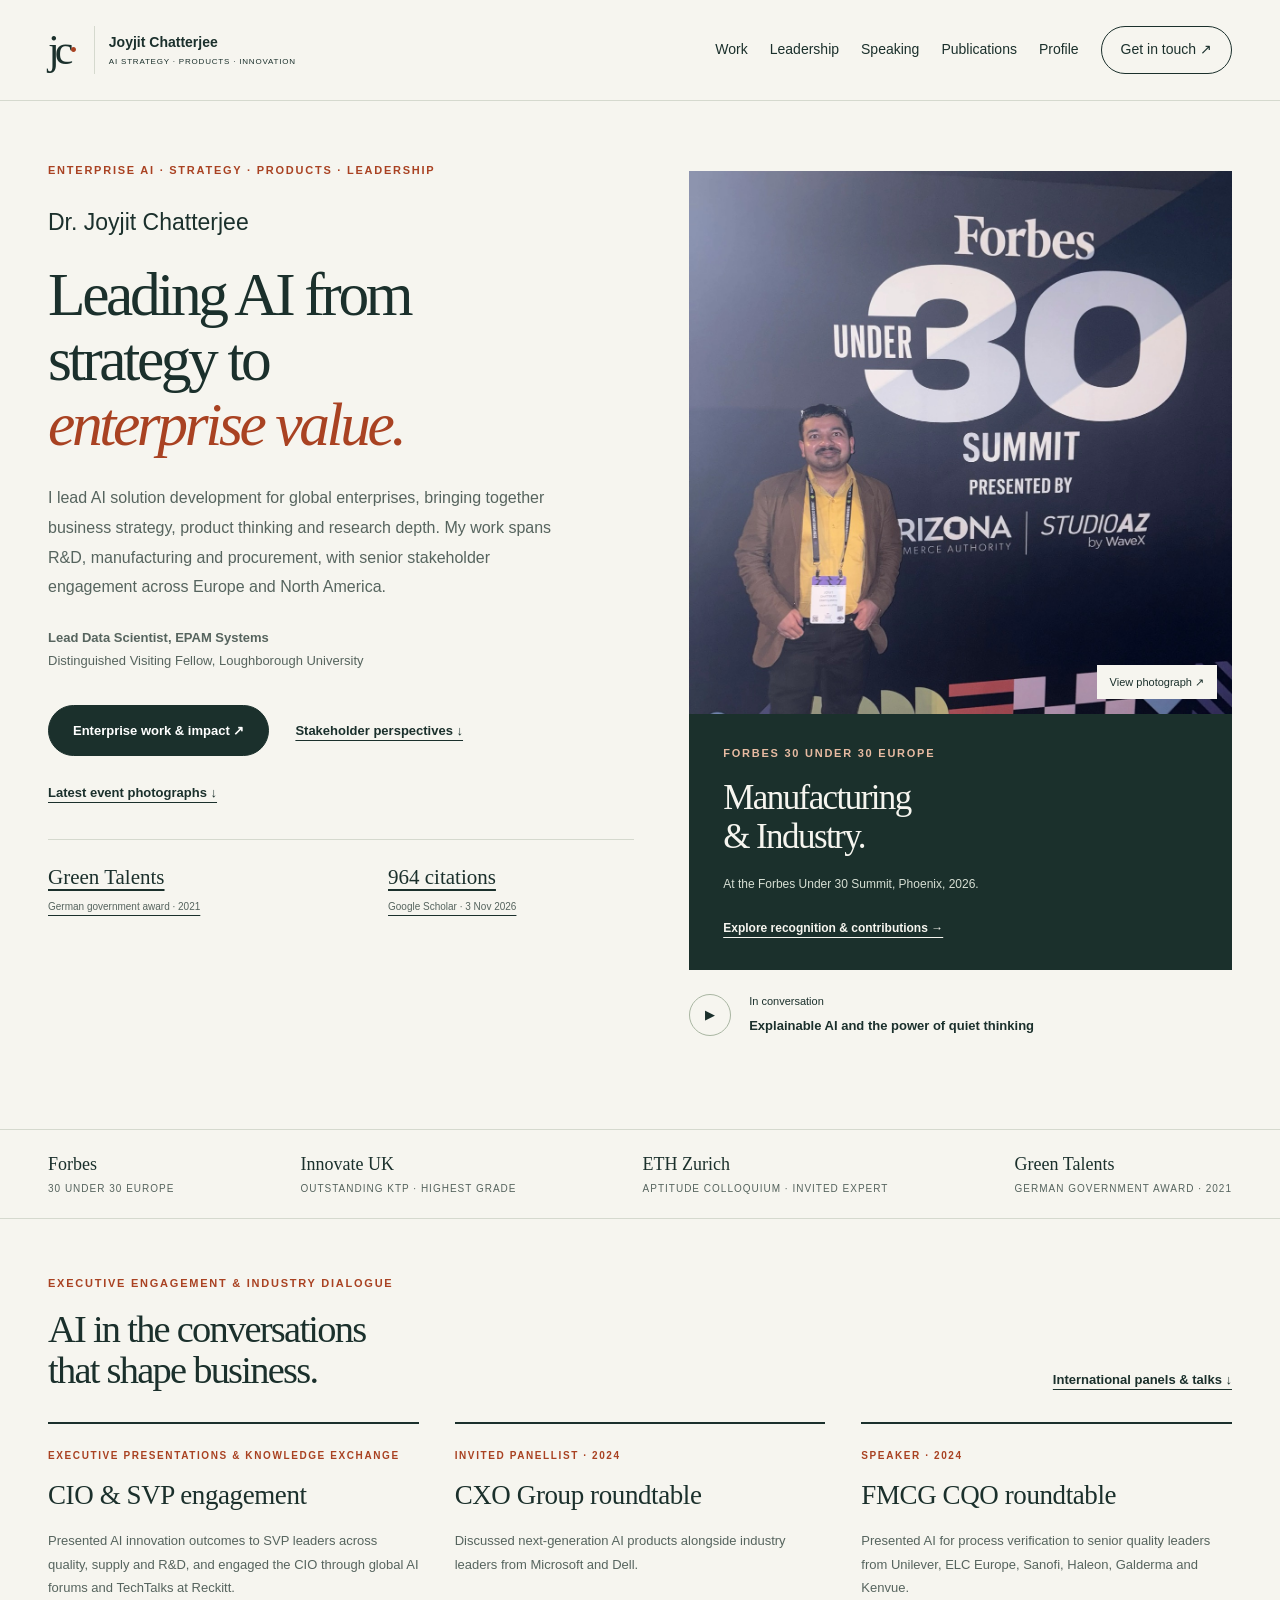
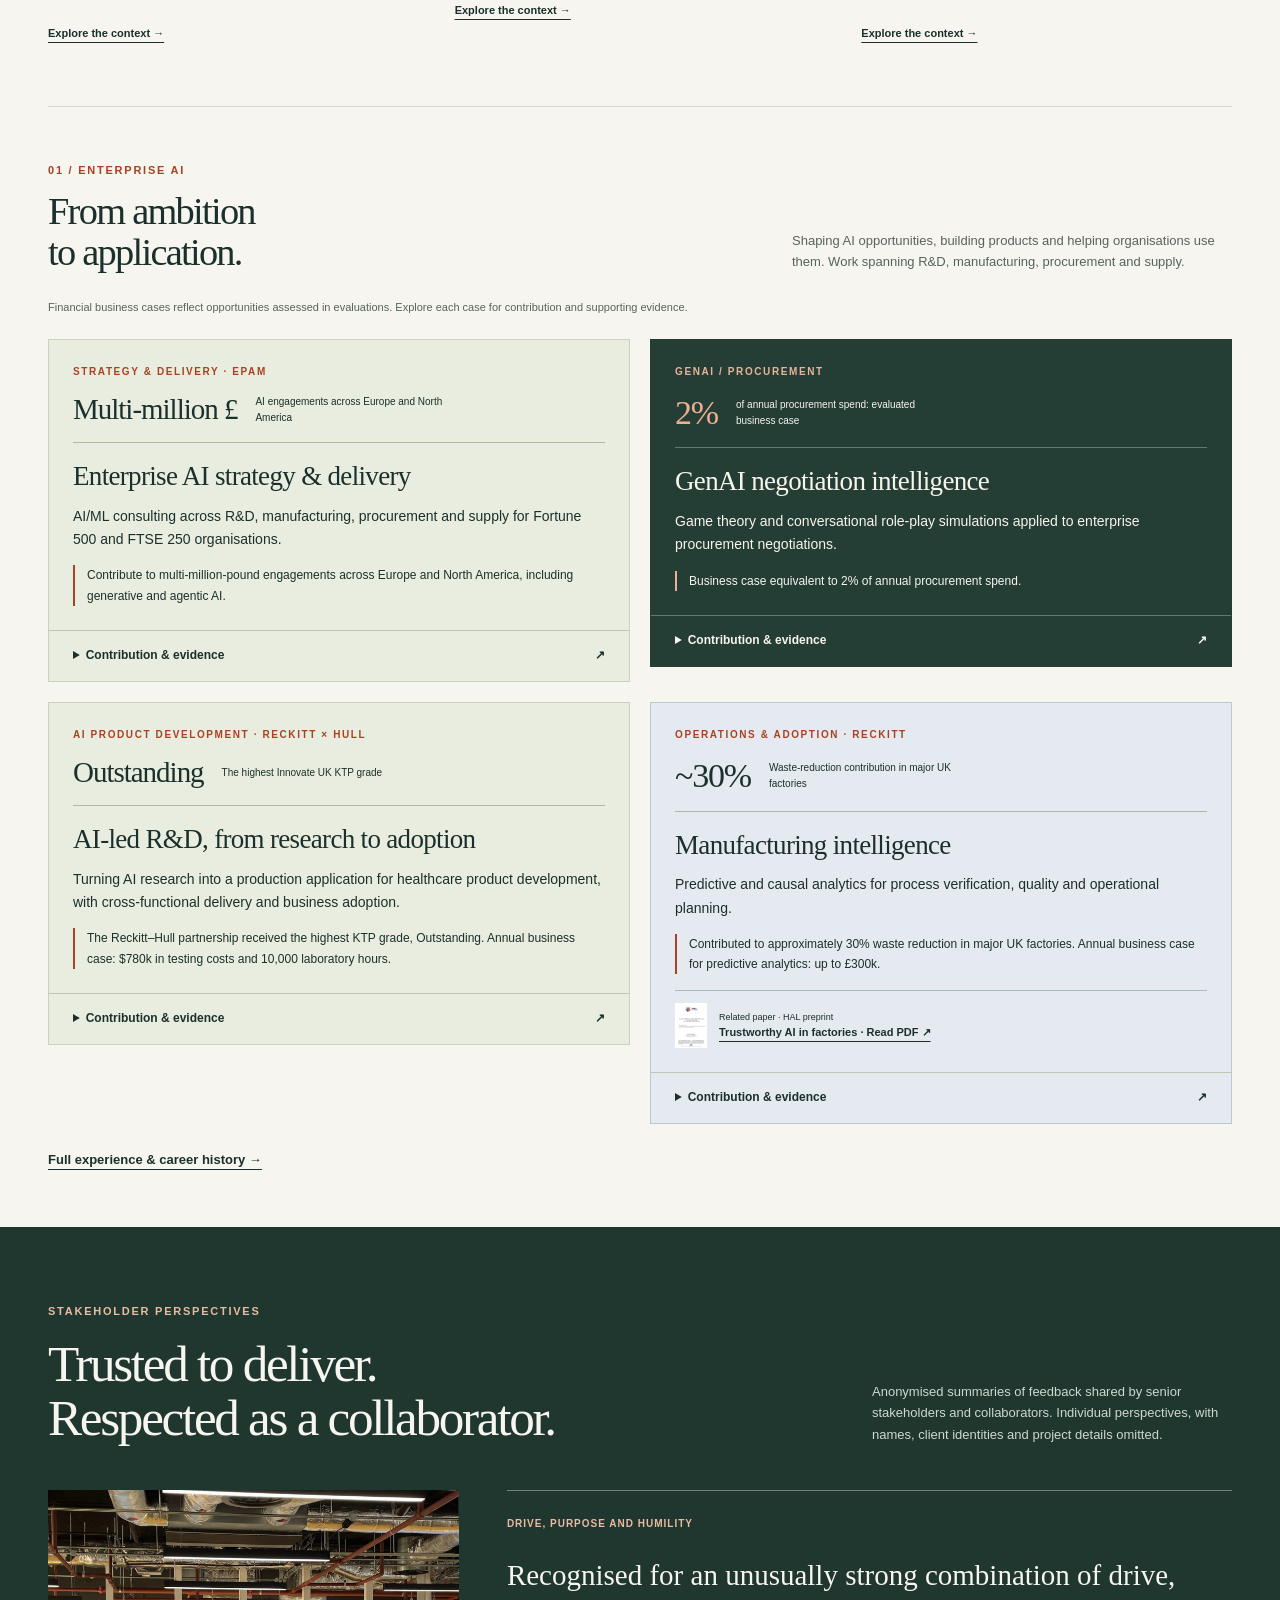
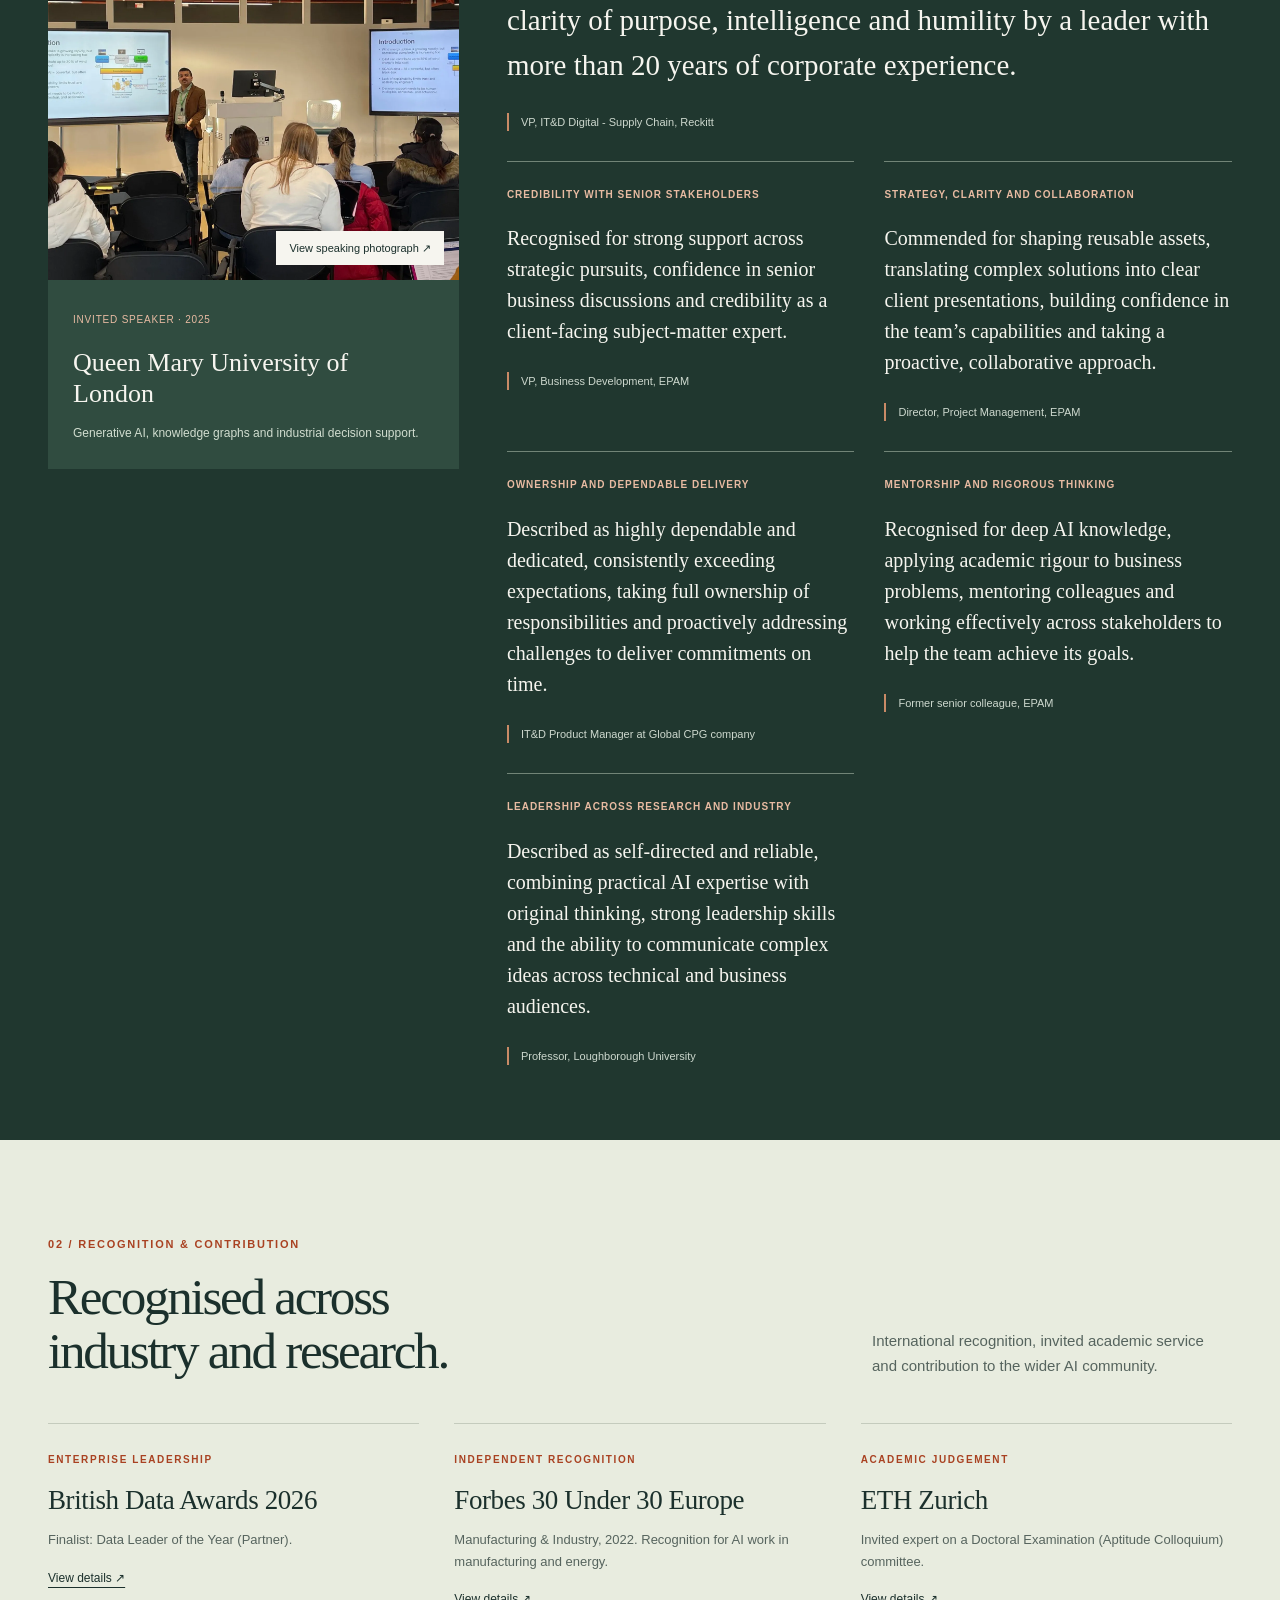
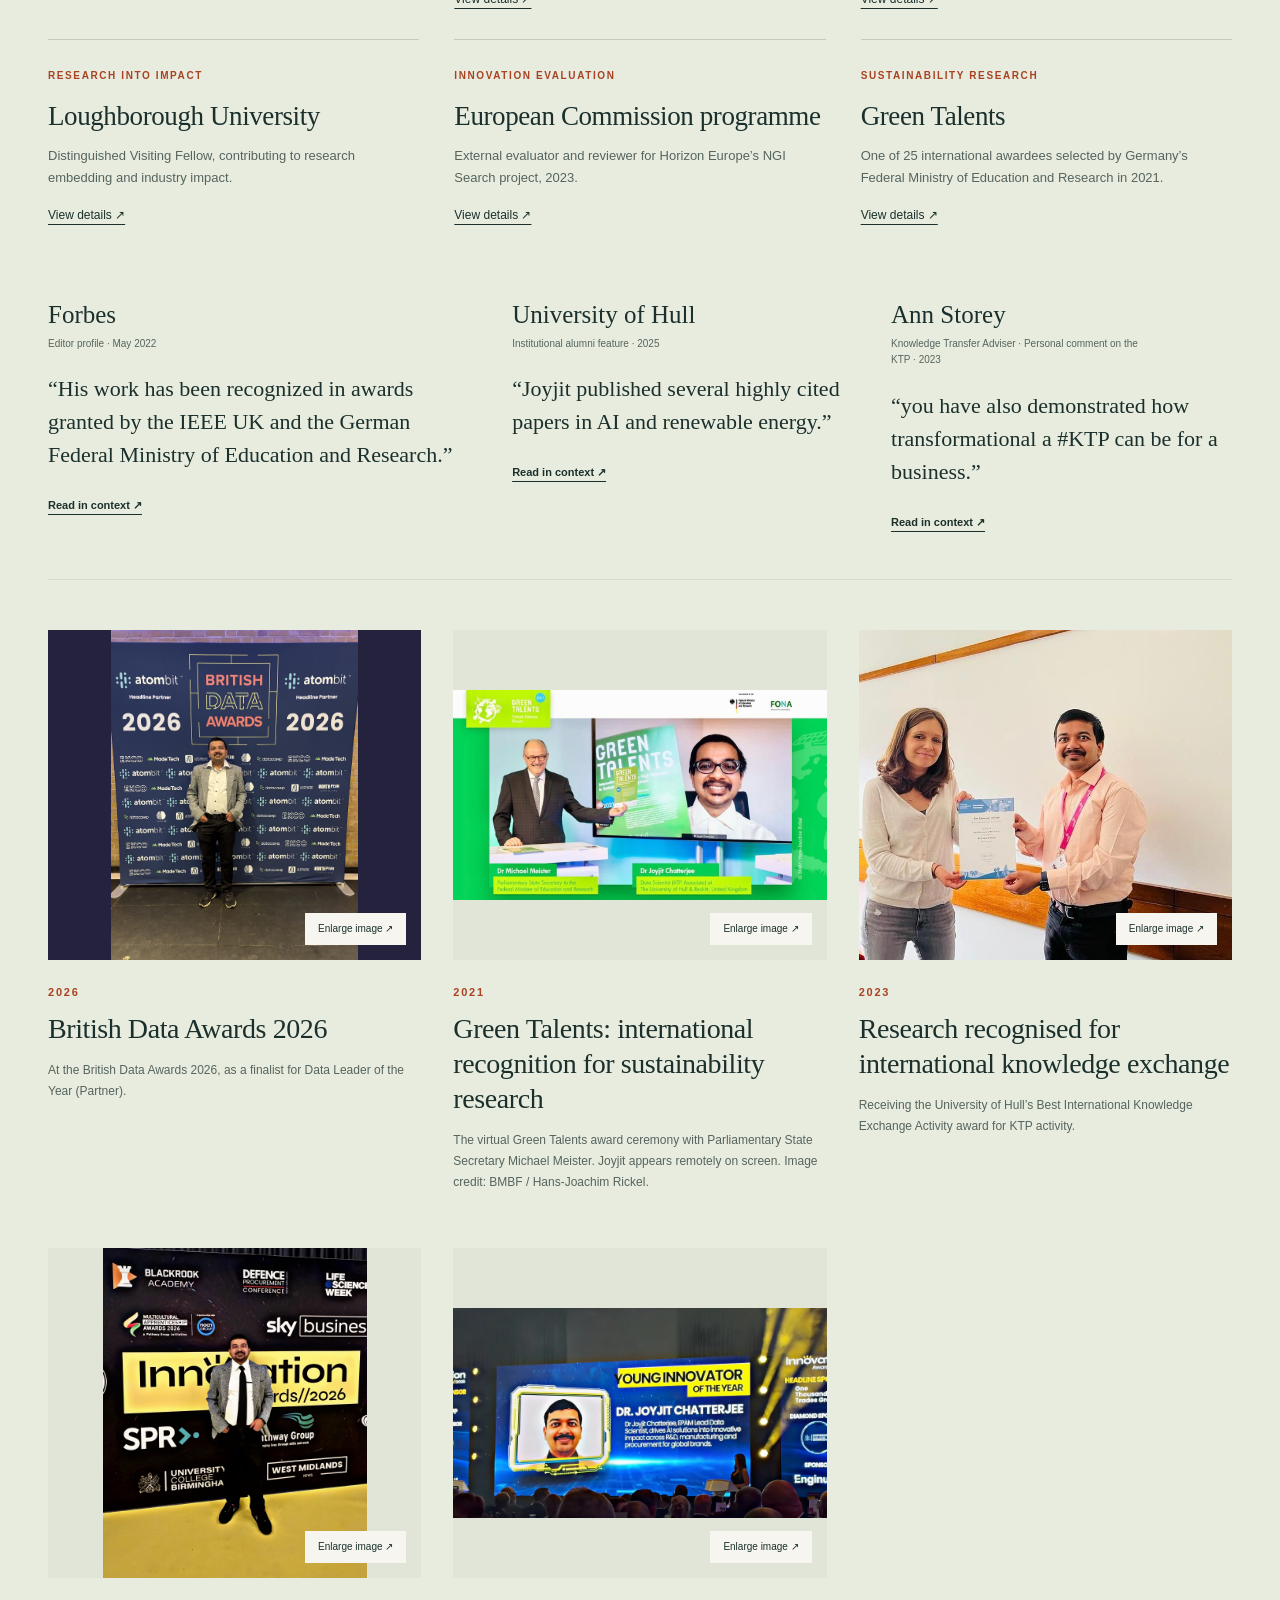
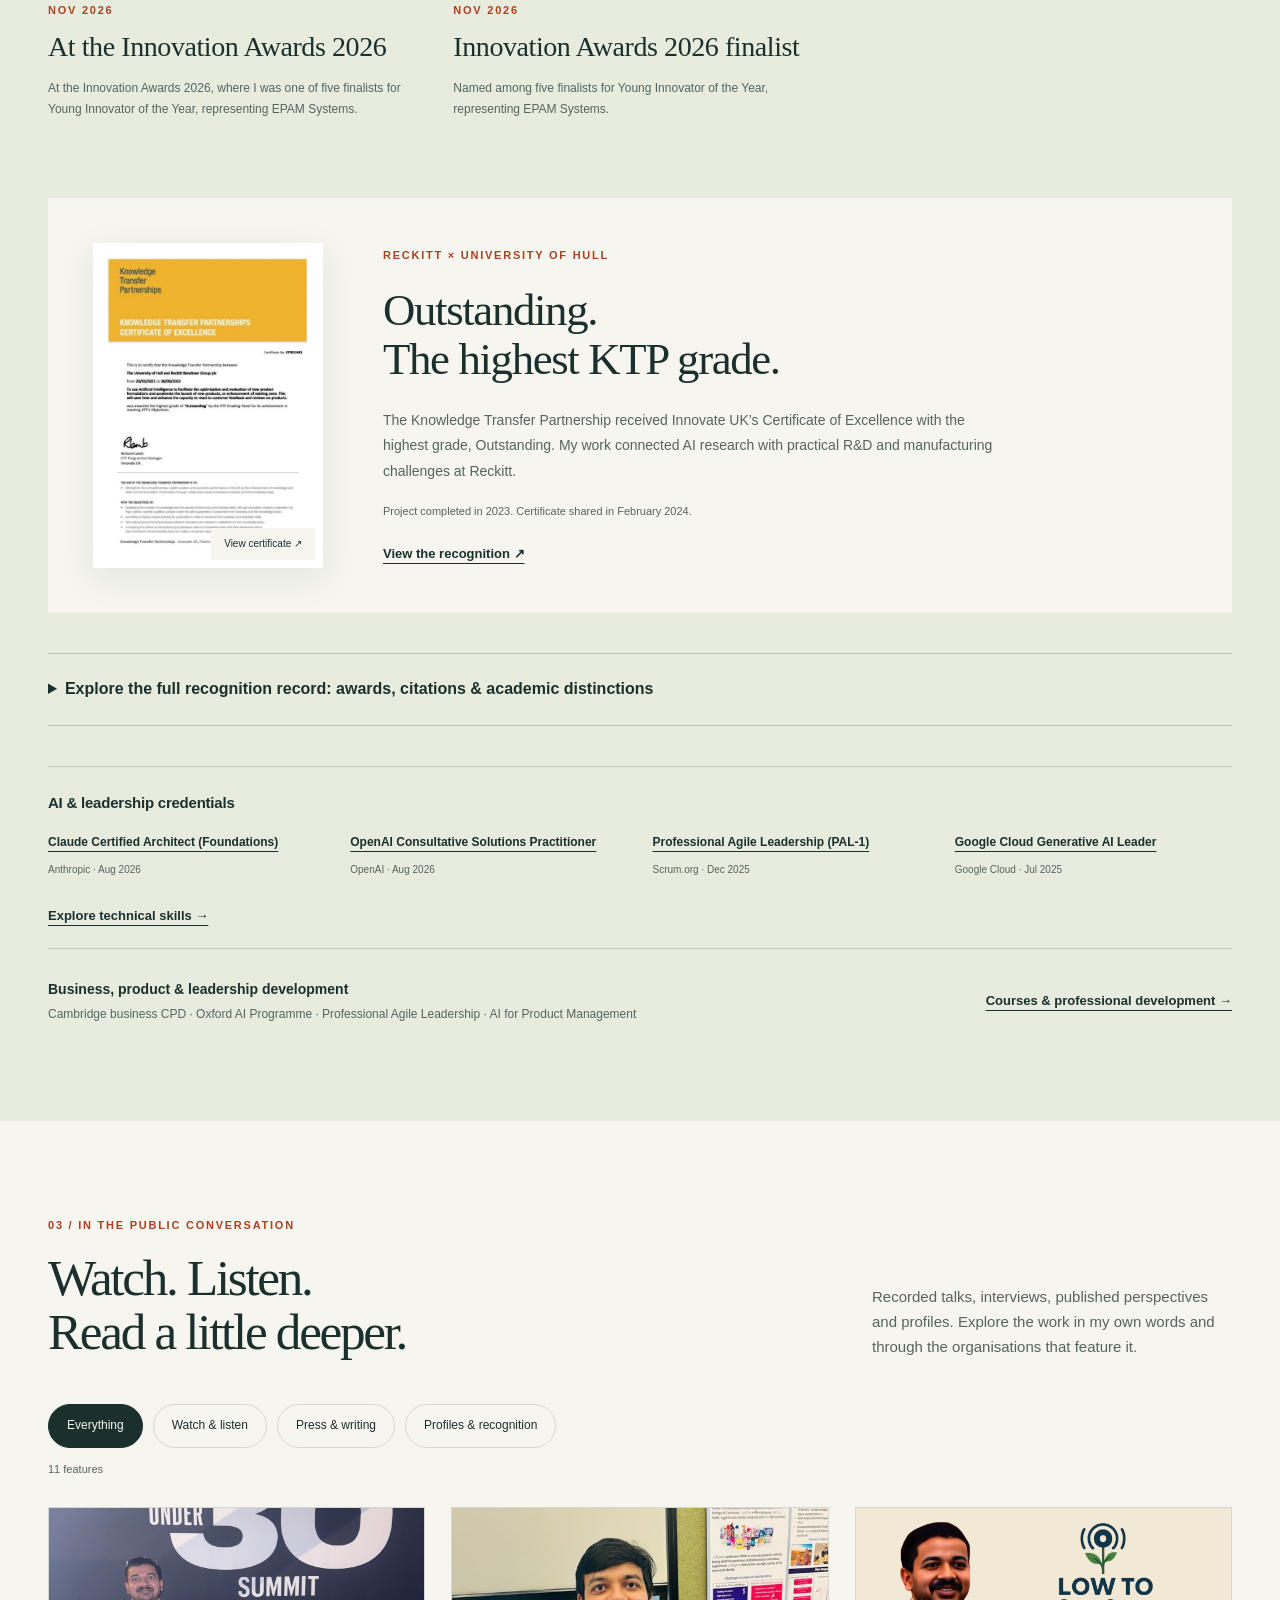
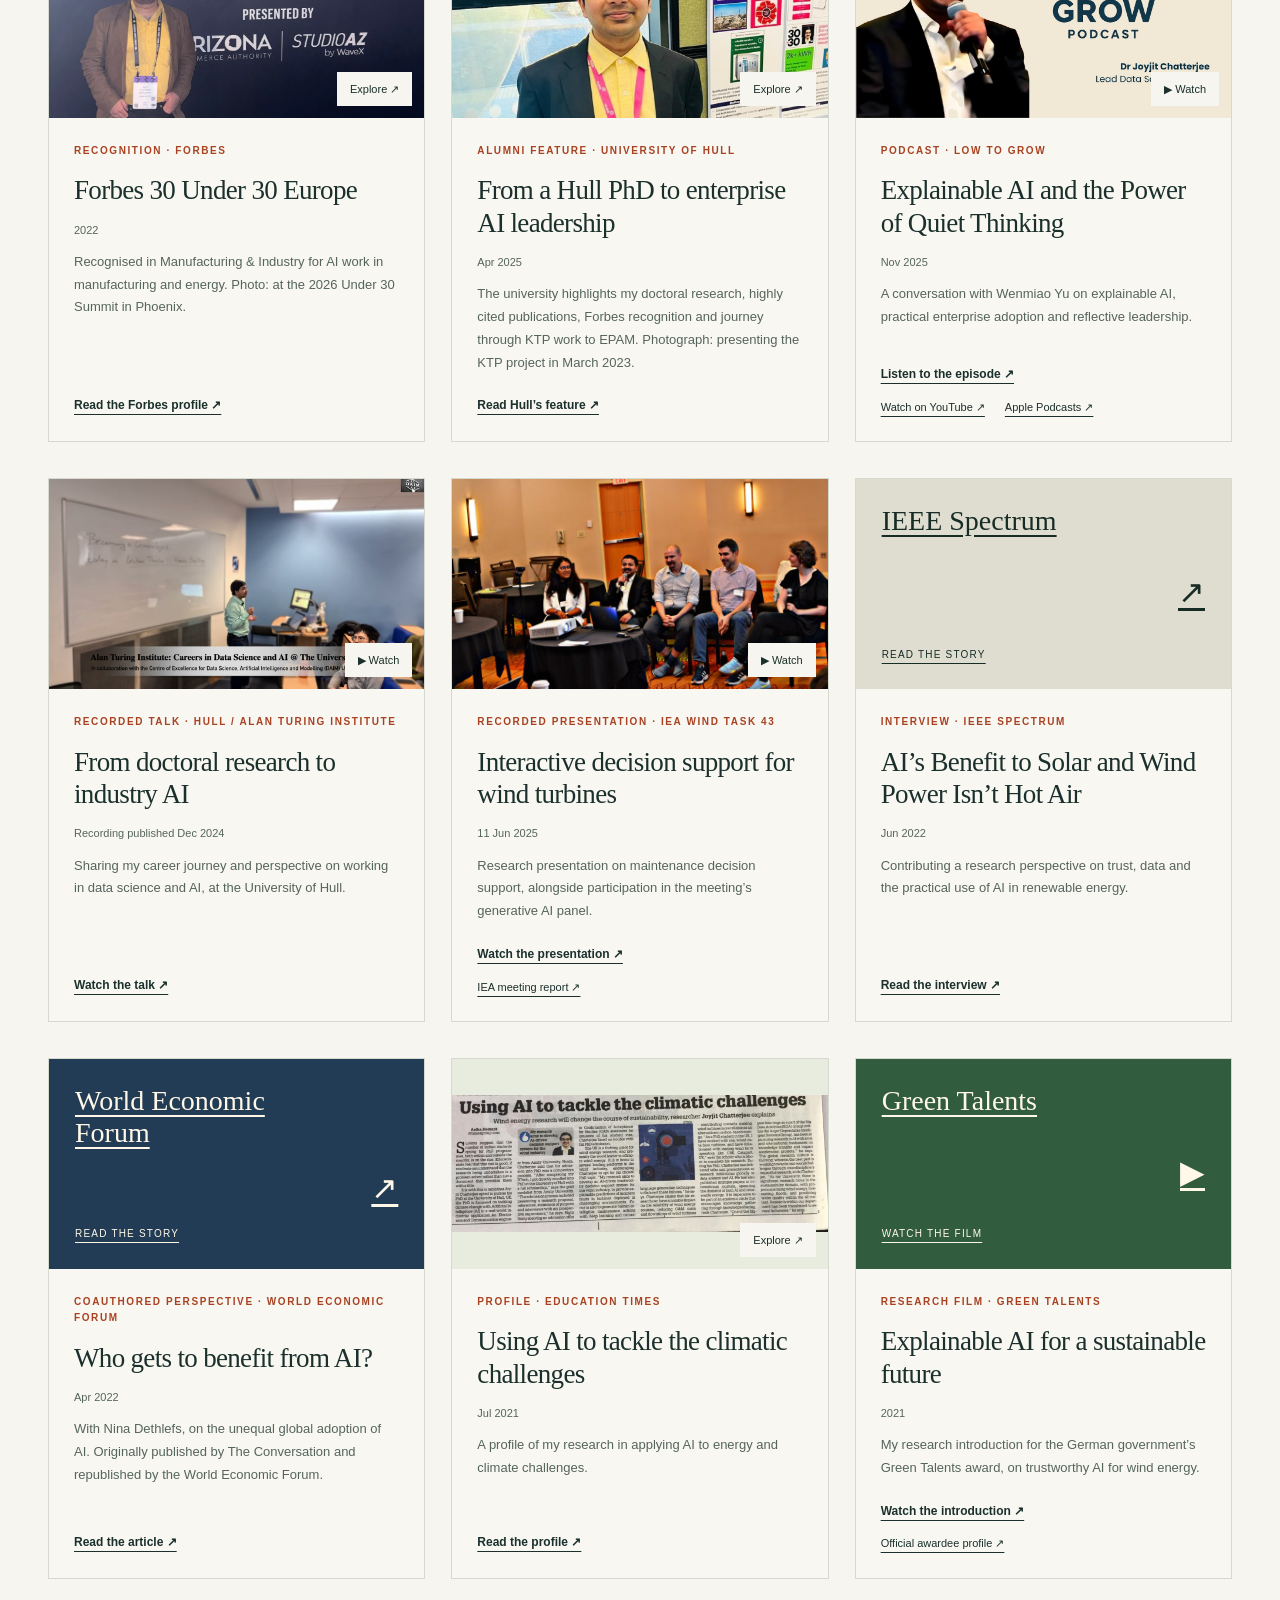
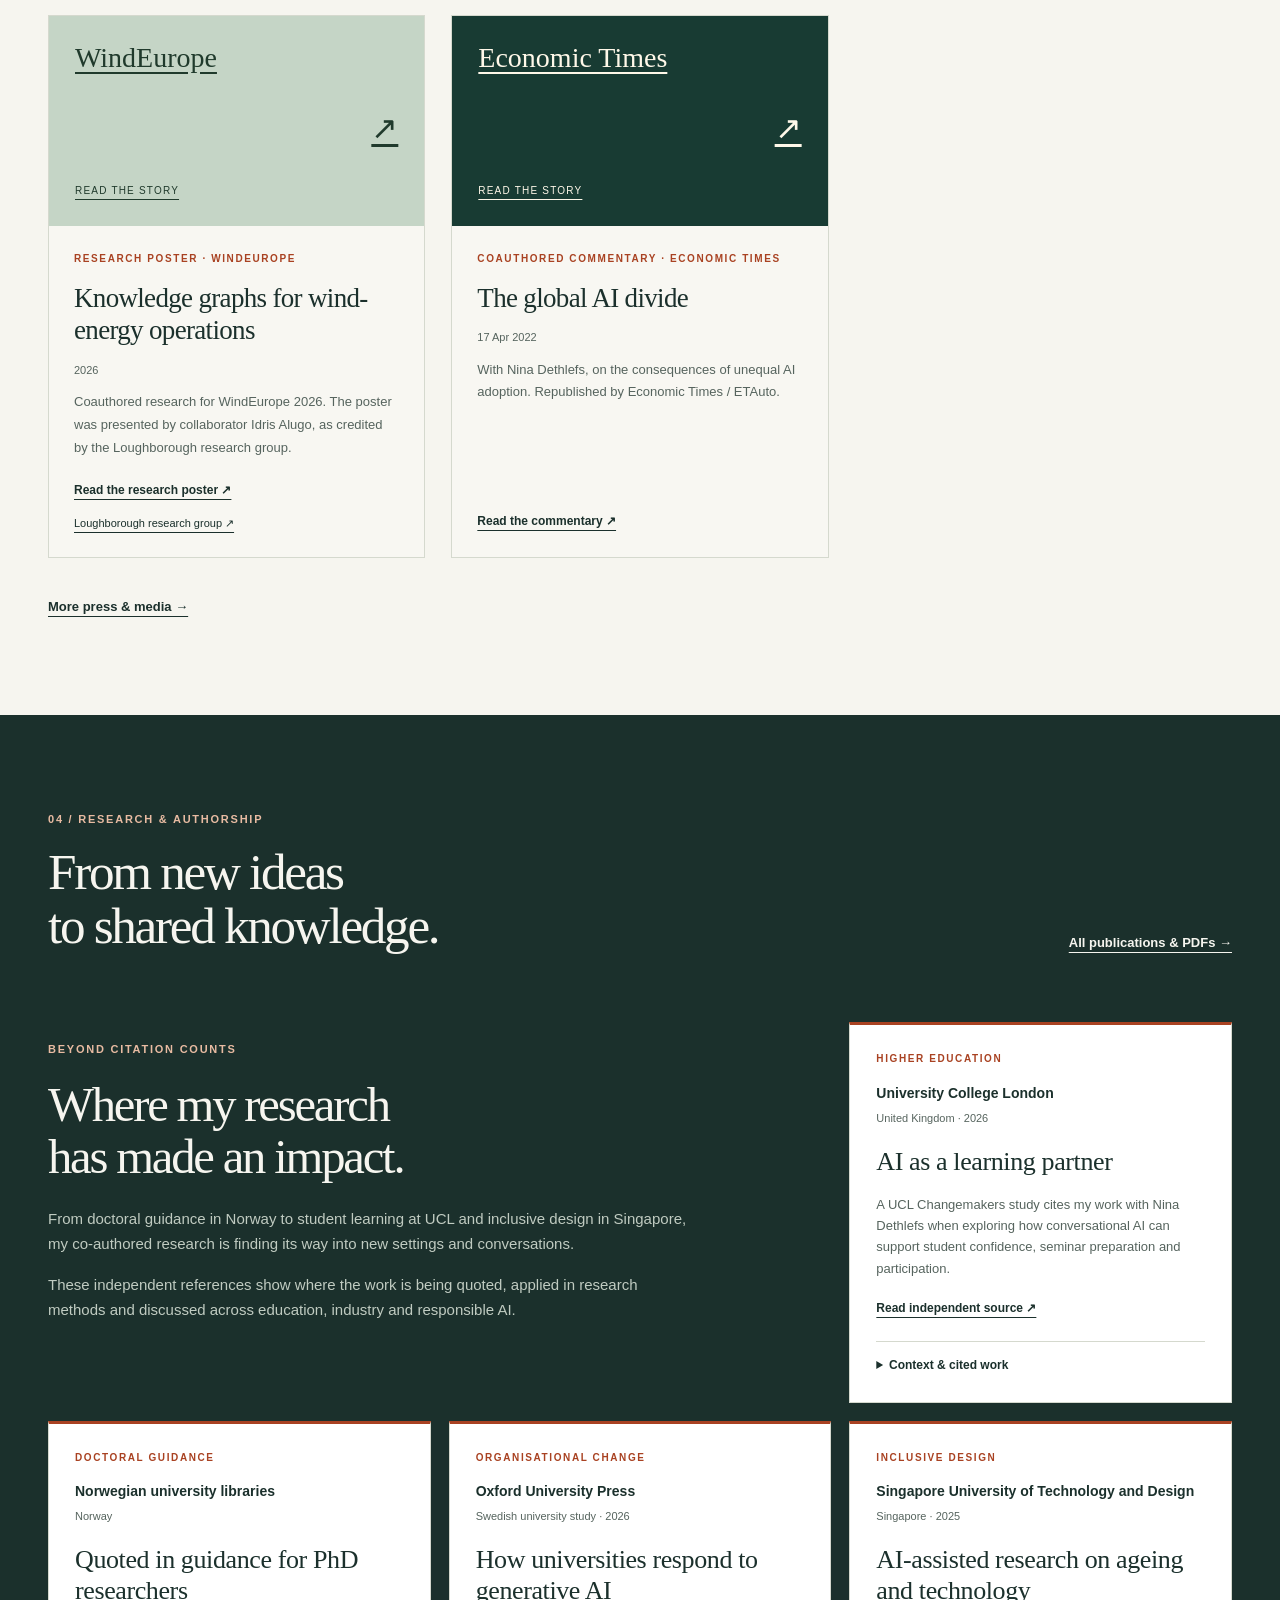
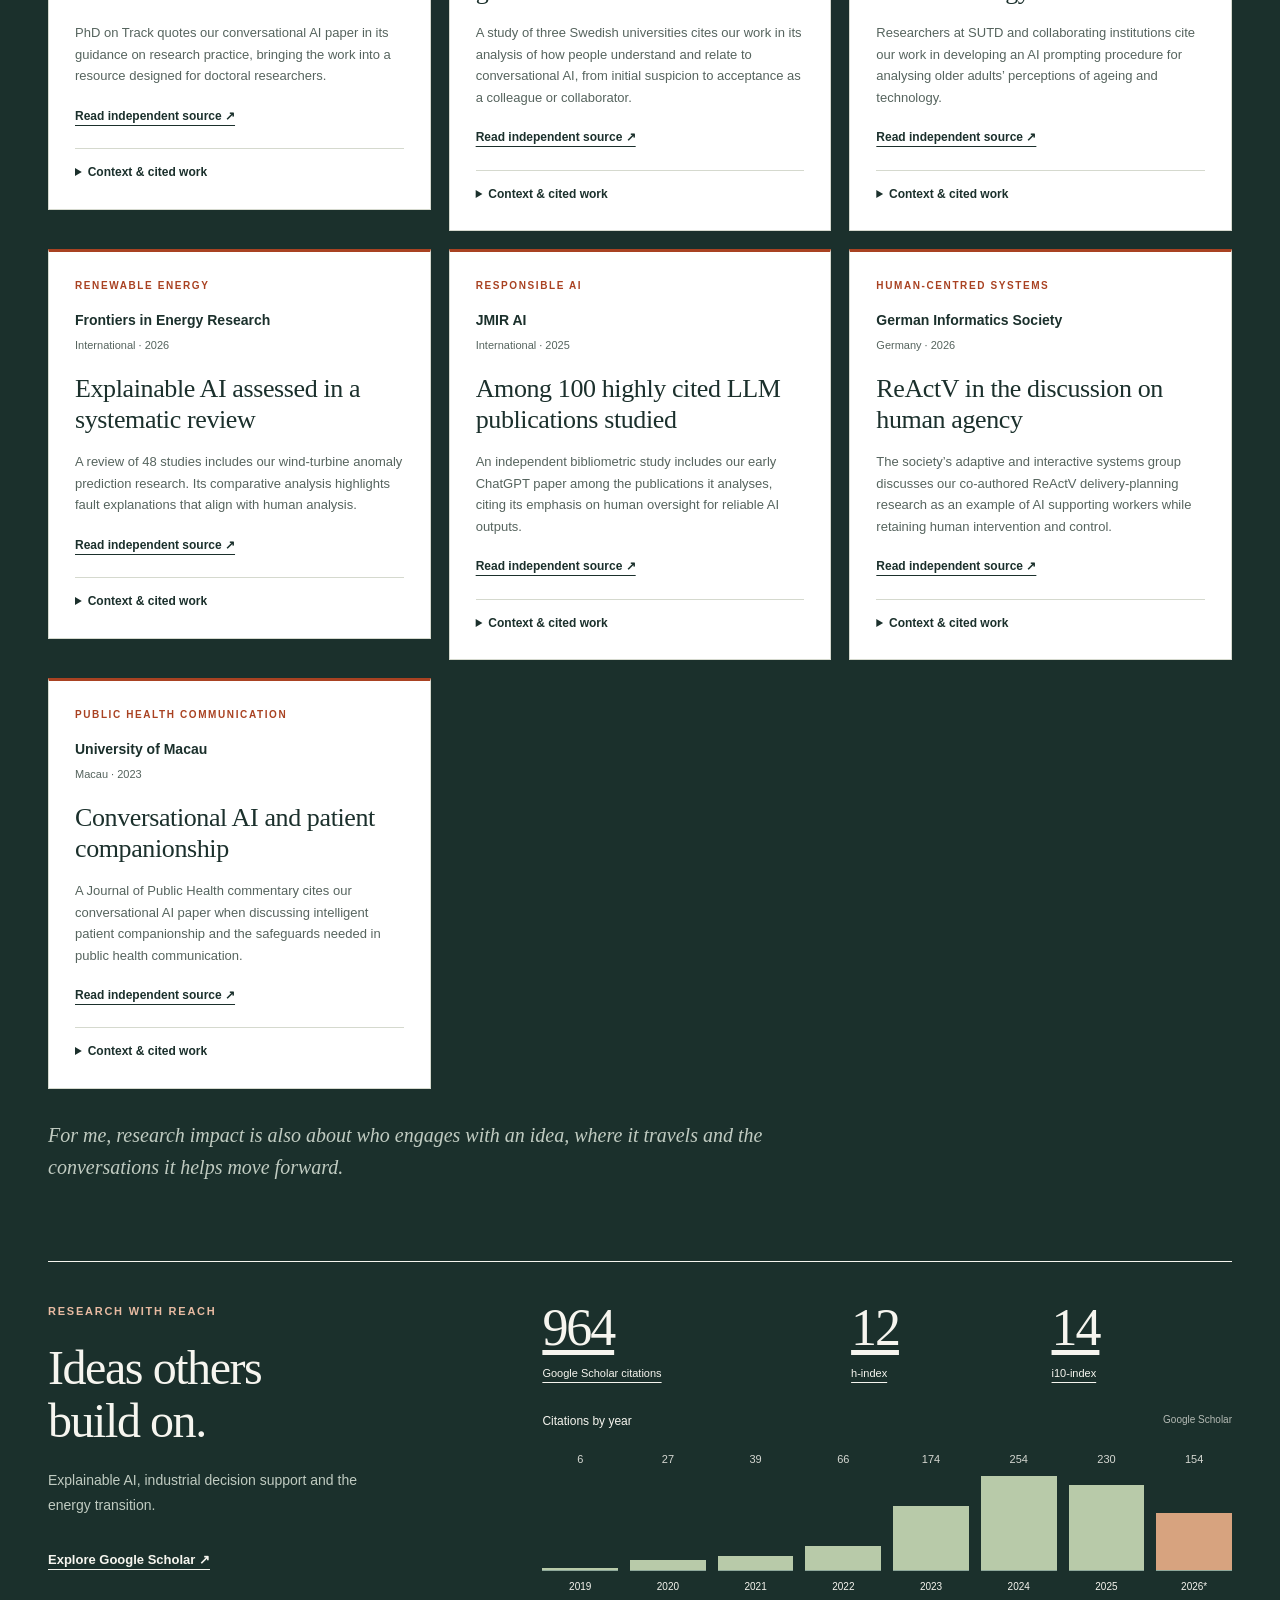
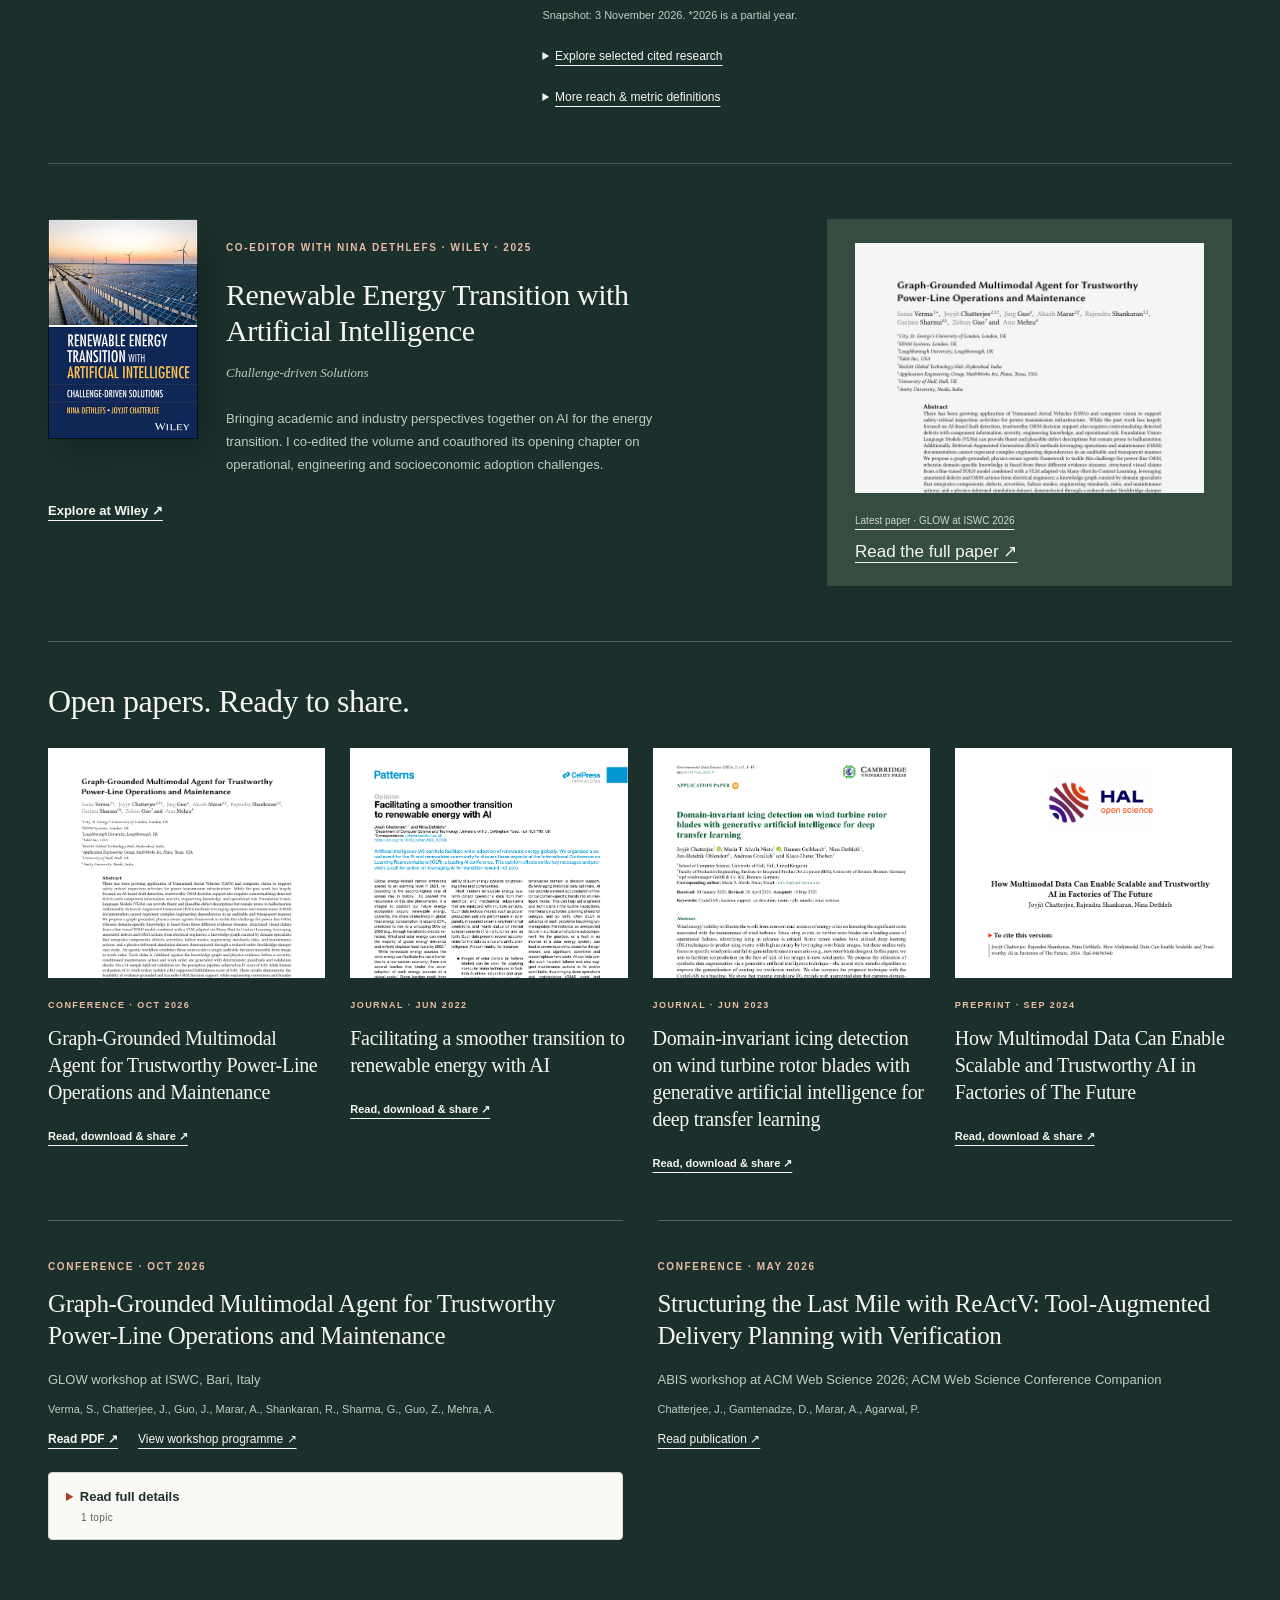
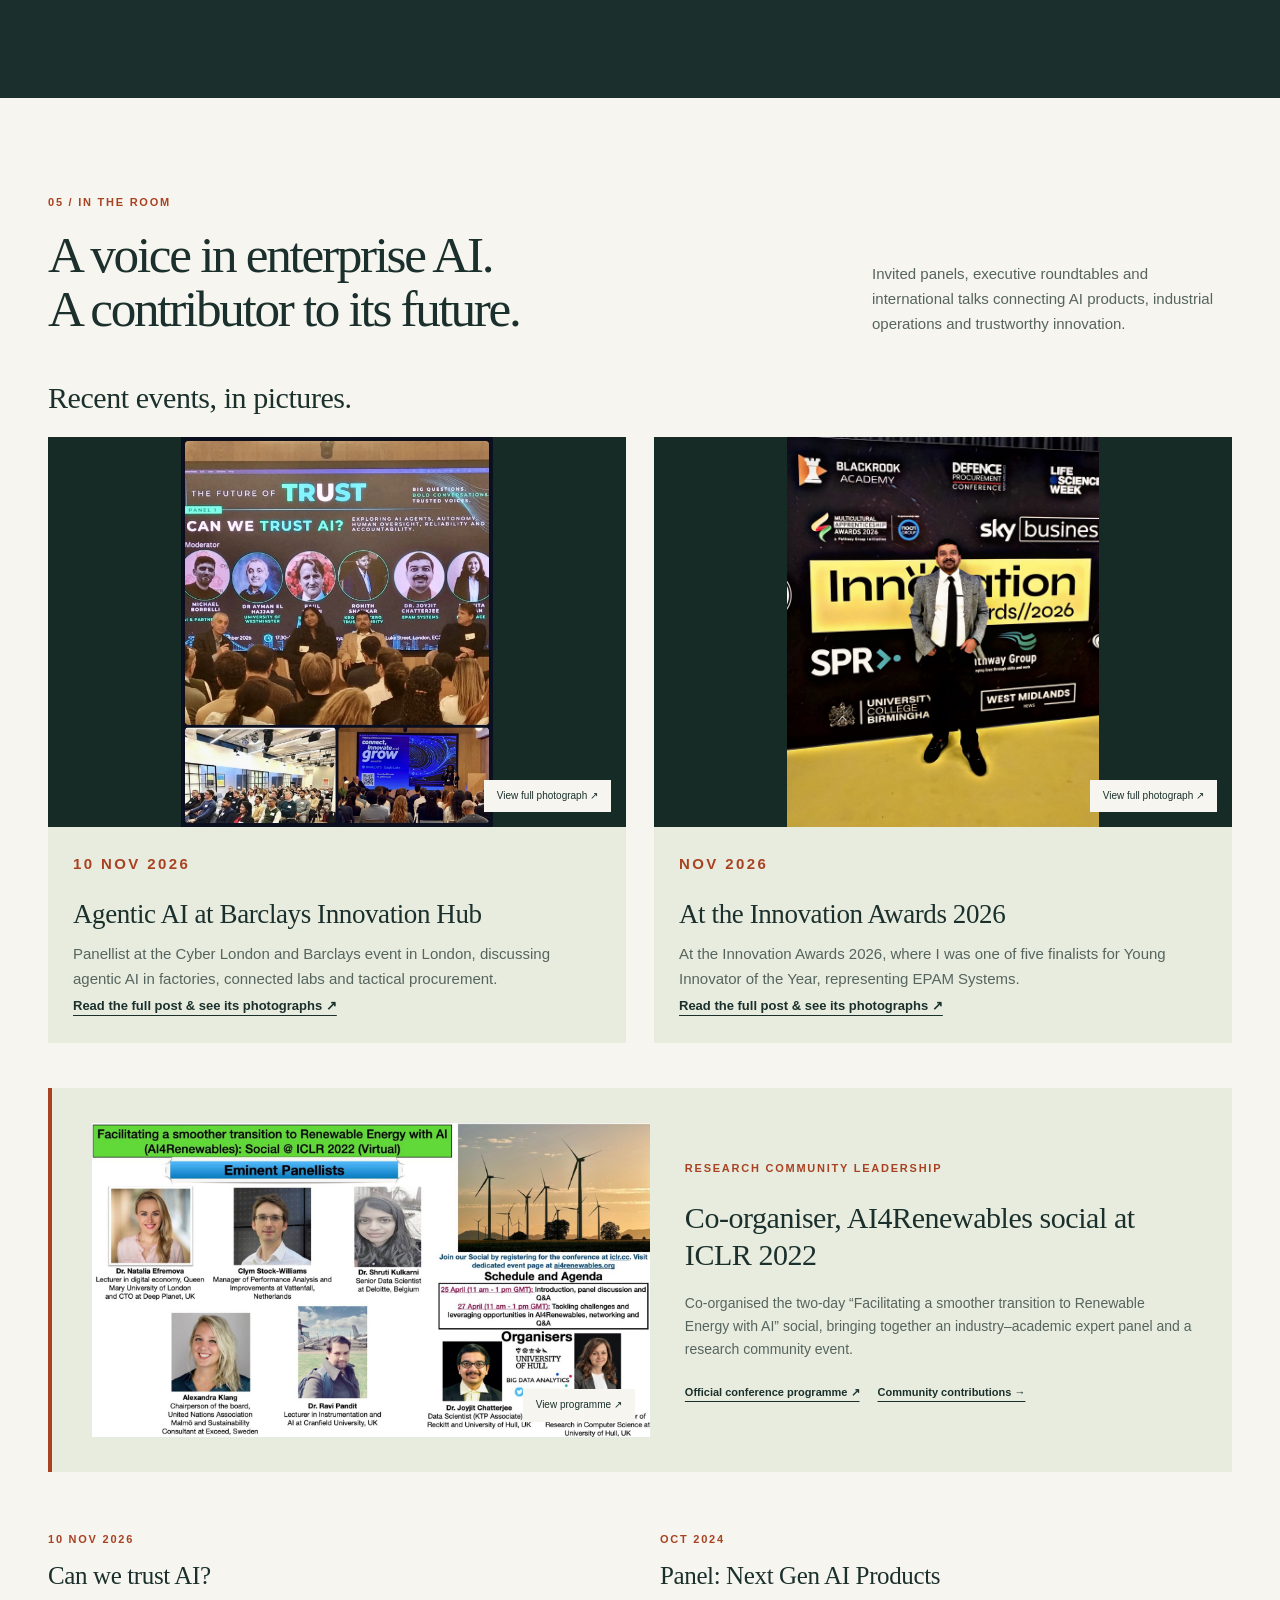
==== commit 27b7ef55: "Keep Innovation Awards portrait and screen together in recognition" ====
--- a/index.html
+++ b/index.html
@@ -25,7 +25,7 @@
 <section class="executive-section wrap" id="executive-engagement"><div class="section-heading"><div><p class="eyebrow">Executive engagement & industry dialogue</p><h2>AI in the conversations<br>that shape business.</h2></div><a class="text-link" href="#speaking">International panels & talks ↓</a></div><div class="executive-grid"><article><p class="eyebrow">Executive presentations &amp; knowledge exchange</p><h3>CIO &amp; SVP engagement</h3><p>Presented AI innovation outcomes to SVP leaders across quality, supply and R&amp;D, and engaged the CIO through global AI forums and TechTalks at Reckitt.</p><a class="text-link" href="profile.html#experience-it-digital-data-scientist-supply-chain-senior-business-analyst">Explore the context →</a></article><article><p class="eyebrow">Invited panellist · 2024</p><h3>CXO Group roundtable</h3><p>Discussed next-generation AI products alongside industry leaders from Microsoft and Dell.</p><a class="text-link" href="profile.html#talks-panel-next-gen-ai-products">Explore the context →</a></article><article><p class="eyebrow">Speaker · 2024</p><h3>FMCG CQO roundtable</h3><p>Presented AI for process verification to senior quality leaders from Unilever, ELC Europe, Sanofi, Haleon, Galderma and Kenvue.</p><a class="text-link" href="profile.html#talks-ai-for-continued-process-verification-at-reckitt">Explore the context →</a></article></div></section>
 <section class="section homepage-section wrap" id="work"><div class="section-heading"><div><p class="eyebrow">01 / Enterprise AI</p><h2>From ambition<br>to application.</h2></div><p>Shaping AI opportunities, building products and helping organisations use them. Work spanning R&D, manufacturing, procurement and supply.</p></div><p class="impact-note">Financial business cases reflect opportunities assessed in evaluations. Explore each case for contribution and supporting evidence.</p><div class="enterprise-stories"><article class="enterprise-story story-enterprise-ai" id="enterprise-ai"><div class="story-copy"><p class="eyebrow">Strategy &amp; delivery · EPAM</p><div class="story-metric"><strong>Multi-million £</strong><span>AI engagements across Europe and North America</span></div><h3>Enterprise AI strategy &amp; delivery</h3><p class="story-summary">AI/ML consulting across R&amp;D, manufacturing, procurement and supply for Fortune 500 and FTSE 250 organisations.</p><p class="story-outcome">Contribute to multi-million-pound engagements across Europe and North America, including generative and agentic AI.</p></div><details class="story-depth"><summary>Contribution & evidence <span aria-hidden="true">↗</span></summary><div class="story-depth-body"><p class="story-contribution">Connect use-case discovery and RFP responses with project planning, proof of value and governance. Help assemble delivery teams, mentor data scientists and align senior stakeholders and domain experts.</p><ul class="approach-map"><li>Strategy &amp; value discovery</li><li>Product development</li><li>Adoption &amp; governance</li></ul><div class="story-highlight"><h4>Direct client delivery at EPAM</h4><p>Reckitt · Syngenta Group</p></div><div class="story-highlight"><h4>Pre-sales and use-case discovery support</h4><p>Qatar Airways · Unilever · Barry Callebaut · Brussels Airport Company · Cleveland Clinic Abu Dhabi · Adidas · Co-op · Currys · PPG Industries</p></div><details class="cv-details" data-cv-details><summary>Full responsibilities &amp; project detail<span class="detail-count">4 topics</span></summary><div class="detail-content"><section class="detail-group"><h4>Client delivery and opportunity development</h4><ul><li>Direct client delivery projects for Reckitt and Syngenta Group.</li><li>Supported the EPAM team with pitching and identifying ML and GenAI use cases for Qatar Airways, Unilever, Barry Callebaut, Brussels Airport Company, Cleveland Clinic Abu Dhabi, Adidas, Co-op, Currys and PPG Industries.</li><li>Supported pre-sales through solution pitches, RFP responses for new and existing accounts, and project planning.</li></ul></section><section class="detail-group"><h4>AI strategy, products and delivery</h4><ul><li>Lead AI/ML solution development across R&amp;D, manufacturing, procurement and supply services for Fortune 500 and FTSE 250 organisations within the UK and Western Europe AI/ML Consulting team.</li><li>Contribute to multi-million-pound data science engagements across Europe and North America, working with cross-functional global teams, client senior leadership and subject-matter experts.</li><li>Identify suitable business use cases, data streams, modelling approaches and governance strategies for decision support, cost efficiency and speed to market.</li><li>Work across strategy and governance, proof of concept, proof of value and end-to-end AI consulting, including GenAI engineering, data analytics and data science.</li></ul></section><section class="detail-group"><h4>Teams and knowledge sharing</h4><ul><li>Conduct technical and project interviews to help hire and assemble business analysts, data scientists and data engineers for client projects.</li><li>Mentor data scientists and senior data scientists.</li><li>Author articles for EPAM’s Supply Chain Management community, co-organise educational AI workshops for clients and review editorial content for the GenAI-X community.</li></ul></section><section class="detail-group"><h4>Technology and implementation</h4><ul><li>LLMs, retrieval-augmented generation (RAG), agentic AI, LangChain, PhiData, CrewAI and Azure OpenAI Service.</li><li>Python, Retool, Postman, pgAdmin and APIs for end-to-end AI/ML and GenAI solutions.</li></ul></section></div></details><a class="text-link" href="profile.html#experience-lead-data-scientist">Full career record →</a><a class="text-link" href="profile.html#experience">Experience &amp; responsibilities ↗</a></div></details></article><article class="enterprise-story story-procurement-ai" id="procurement-ai"><div class="story-copy"><p class="eyebrow">GenAI / Procurement</p><div class="story-metric"><strong>2%</strong><span>of annual procurement spend: evaluated business case</span></div><h3>GenAI negotiation intelligence</h3><p class="story-summary">Game theory and conversational role-play simulations applied to enterprise procurement negotiations.</p><p class="story-outcome">Business case equivalent to 2% of annual procurement spend.</p></div><details class="story-depth"><summary>Contribution & evidence <span aria-hidden="true">↗</span></summary><div class="story-depth-body"><p class="story-contribution">Worked with buyers and category managers, senior IT product owners and platform team stakeholders on a GenAI negotiation intelligence platform.</p><ul class="approach-map"><li>Game theory</li><li>Conversational role-play</li><li>Buyer &amp; category engagement</li></ul><div class="story-highlight"><h4>Commercial and technology stakeholders</h4><p>Buyers · Category managers · Senior IT product owners · Platform teams</p></div><details class="cv-details" data-cv-details><summary>Full responsibilities &amp; project detail<span class="detail-count">2 topics</span></summary><div class="detail-content"><section class="detail-group"><h4>Contribution and evaluated value</h4><ul><li>Worked on a GenAI negotiation intelligence platform supporting procurement negotiations.</li><li>Evaluation demonstrated savings potential equivalent to 2% of the company’s annual procurement spend. This represents potential benefits demonstrated in evaluation, not realised savings.</li></ul></section><section class="detail-group"><h4>Product approach and stakeholder engagement</h4><ul><li>Used game theory and conversational role-play simulations within the negotiation intelligence platform.</li><li>Engaged buyers and category managers, senior IT product owners and platform team stakeholders.</li></ul></section></div></details><a class="text-link" href="profile.html#selected-projects-genai-negotiation-intelligence-platform">Full career record →</a><a class="text-link" href="profile.html#selected-projects">Project background ↗</a></div></details></article><article class="enterprise-story story-rd-product" id="rd-product"><div class="story-copy"><p class="eyebrow">AI product development · Reckitt × Hull</p><div class="story-metric"><strong>Outstanding</strong><span>The highest Innovate UK KTP grade</span></div><h3>AI-led R&amp;D, from research to adoption</h3><p class="story-summary">Turning AI research into a production application for healthcare product development, with cross-functional delivery and business adoption.</p><p class="story-outcome">The Reckitt–Hull partnership received the highest KTP grade, Outstanding. Annual business case: $780k in testing costs and 10,000 laboratory hours.</p></div><details class="story-depth"><summary>Contribution & evidence <span aria-hidden="true">↗</span></summary><div class="story-depth-body"><p class="story-contribution">Led the AI workstream across models, interfaces and deployment, collaborating with R&amp;D scientists, engineers and UI/UX specialists. Supported uptake through leadership engagement and skills transfer.</p><ul class="approach-map"><li>Research</li><li>Production application</li><li>Business adoption</li></ul><details class="cv-details" data-cv-details><summary>Full responsibilities &amp; project detail<span class="detail-count">4 topics</span></summary><div class="detail-content"><section class="detail-group"><h4>Partnership and recognised delivery</h4><ul><li>Led the AI workstream in a $200k jointly funded Knowledge Transfer Partnership between Reckitt and the University of Hull, supported by Innovate UK and UKRI.</li><li>The partnership received Innovate UK’s Certificate of Excellence with an Outstanding rating, the highest possible grade.</li></ul></section><section class="detail-group"><h4>From research to a usable AI product</h4><ul><li>Developed an AI application for decision support in shelf-life prediction of healthcare products, estimating active-ingredient overage early in development.</li><li>Worked from model development through production application development, including accessible interfaces and user experience, collaborating with Reckitt’s Global Data Science team on cloud deployment.</li><li>Combined laboratory data with chemistry knowledge to improve stability prediction and formulation optimisation, including limited-data settings, for pharmaceutical and nutraceutical products.</li><li>Collaborated with R&amp;D scientists, ML engineers, data scientists and UI/UX developers across North America and Europe to plan development and meet milestones and deliverables.</li></ul></section><section class="detail-group"><h4>Evaluation and resource efficiency</h4><ul><li>Evaluation demonstrated potential annual reductions of approximately $780k in stability-testing costs and 10,000 laboratory hours, with potential energy savings of more than 2,000 kWh per year.</li><li>Helped reduce raw-material waste by predicting early which new formulations were likely to fail intended shelf-life specifications.</li><li>Coauthored a poster accepted for Reckitt’s first Science Inside Symposium, organised by the Chief R&amp;D Officer in Hull.</li></ul></section><section class="detail-group"><h4>AI adoption and longer-term strategy</h4><ul><li>Helped shape a long-term plan for intelligent data analysis in product design and testing, translating research into commercially useful corporate applications.</li><li>Investigated explainable AI components to make predictions transparent and build understanding of the domain.</li><li>Supported AI awareness and uptake through TechTalks with senior leadership including the CIO, presentations to the SVP IT&amp;D R&amp;D, and cohosting AI forums for the IT&amp;D R&amp;D group.</li><li>Developed colleagues’ data and AI capabilities through learning sessions, specialist workshops and regular discussion.</li></ul></section></div></details><figure class="story-evidence"><a class="evidence-image" href="assets/images/hull-rd-talk.jpg" data-viewer="image" data-title="AI for healthcare product development" data-caption="Presenting the Reckitt–Hull shelf-life prediction application at the University of Hull. The slide reports the scale of the research data and evaluation-based benefits."><img src="assets/images/hull-rd-talk.jpg" width="1600" height="1200" alt="Presenting the Reckitt–Hull shelf-life prediction application at the University of Hull. The slide reports the scale of the research data and evaluation-based benefits." loading="lazy"><span class="enlarge">View presentation photograph ↗</span></a><figcaption>Presenting the Reckitt–Hull shelf-life prediction application at the University of Hull. The slide reports the scale of the research data and evaluation-based benefits.</figcaption></figure><a class="text-link" href="profile.html#experience-it-digital-data-scientist-r-d-ktp-associate">Full career record →</a><a class="text-link" href="https://www.hull.ac.uk/collaborate/services-for-business/work-with-our-experts">University of Hull partnership story ↗</a></div></details></article><article class="enterprise-story story-manufacturing" id="manufacturing"><div class="story-copy"><p class="eyebrow">Operations &amp; adoption · Reckitt</p><div class="story-metric"><strong>~30%</strong><span>Waste-reduction contribution in major UK factories</span></div><h3>Manufacturing intelligence</h3><p class="story-summary">Predictive and causal analytics for process verification, quality and operational planning.</p><p class="story-outcome">Contributed to approximately 30% waste reduction in major UK factories. Annual business case for predictive analytics: up to £300k.</p><a class="story-paper-link" href="assets/papers/multimodal-factories.pdf"><img src="assets/images/multimodal-factories-preview.png" width="708" height="1000" loading="lazy" alt="Manufacturing AI paper preview"><span>Related paper · HAL preprint<strong>Trustworthy AI in factories · Read PDF ↗</strong></span></a></div><details class="story-depth"><summary>Contribution & evidence <span aria-hidden="true">↗</span></summary><div class="story-depth-body"><p class="story-contribution">Connected manufacturing, quality and process data; supported causal AI adoption across factories; developed logistics and capacity-planning tools and engaged quality and IT leadership.</p><ul class="approach-map"><li>Process intelligence</li><li>Quality decisions</li><li>Operational improvement</li></ul><div class="story-highlight"><h4>Supporting a multi-billion-pound portfolio</h4><p>Nurofen · Strepsils · Airborne</p></div><div class="story-highlight"><h4>How Multimodal Data Can Enable Scalable and Trustworthy AI in Factories of The Future</h4><p>Coauthored at Reckitt, this perspective proposes a shared data foundation across R&amp;D, production, quality and supply chains. It connects equipment effectiveness and operational decisions with explainable AI, domain expertise and human oversight.</p><div class="story-paper-links"><a href="assets/papers/multimodal-factories.pdf" download>Download PDF</a><a href="research.html#download-multimodal-factories">Authors & publication details →</a></div></div><details class="cv-details" data-cv-details><summary>Full responsibilities &amp; project detail<span class="detail-count">6 topics</span></summary><div class="detail-content"><section class="detail-group"><h4>Business scope and cross-functional delivery</h4><ul><li>Worked with IT&amp;D, R&amp;D, Supply and Global Data Science teams across the UK, USA, India and Poland on pharmaceutical and nutraceutical brands including Nurofen, Strepsils and Airborne, supporting a multi-billion-pound portfolio.</li><li>Presented AI innovation outcomes to the SVP Quality and SVP IT&amp;D Supply, and engaged the CIO and Global Data Science team through Reckitt’s AI/ML Community of Practice.</li></ul></section><section class="detail-group"><h4>Manufacturing quality, waste and operational performance</h4><ul><li>Developed a scalable data model for Continued Process Verification (CPV), covering formulation and packaging, manufacturing stages, input raw-material attributes and finished-product outputs.</li><li>Integrated SAP, environmental management, quality-control and historian process-parameter data with input from subject-matter experts across Europe and North America.</li><li>Performed exploratory analysis, preprocessing, statistical analysis, nonlinear predictive modelling, root-cause analysis and causal inference. Evaluation demonstrated savings potential of up to £300k per year.</li><li>Contributed to approximately 30% waste reduction in major UK factories and to the adoption of data-led continuous improvement in manufacturing and quality control.</li><li>Targeted the availability, quality and performance components of Overall Equipment Effectiveness through predictive maintenance, CPV, predictive stability and real-time insights, with an emphasis on reducing raw-material and packaging waste.</li></ul></section><section class="detail-group"><h4>Operational tools and accessible insights</h4><ul><li>Used open-source LLMs through Ollama and LangChain to turn complex manufacturing analytics into explanations accessible to subject-matter experts.</li><li>Built models for Agile team capacity and resource planning using historical Program Increment data, user stories and feature counts.</li><li>Developed a Cost-to-Serve logistics tool to identify shipment consolidation opportunities and convert Less than Truck Load (LTL) into Full Truck Load (FTL).</li></ul></section><section class="detail-group"><h4>Adoption, proof of value and connected initiatives</h4><ul><li>Led the IT&amp;D contribution to adopting a causal-AI manufacturing analytics platform, supporting factory proof-of-value demonstrations, data transformations and strategic engagement with subject-matter experts.</li><li>Expanded predictive stability analysis by connecting Ongoing Stability Studies data from SAP and QC Supply with the existing R&amp;D model built using LIMS data.</li><li>Initiated a predictive-maintenance proof of concept using factory condition-monitoring data.</li><li>Supported manufacturing colleagues in encouraging augmented- and virtual-reality adoption for predictive maintenance and training operations and maintenance personnel.</li></ul></section><section class="detail-group"><h4>Industry forums, responsible AI and mentoring</h4><ul><li>Represented Reckitt at the FMCG CQO Roundtable alongside quality leaders from Unilever, ELC Europe, Sanofi, Haleon, Galderma and Kenvue.</li><li>Joined the EthonAI expert roundtable “From Statistics to Causal AI” with industry leaders from Bosch, Lindt, Infineon Technologies and SFS Group.</li><li>Presented at internal forums including the Global QC Excellence Forum and delivered talks in Global QC workshops.</li><li>Contributed case studies for Responsible AI training, educated supply-chain colleagues through workshops, and mentored graduates and interns while delegating appropriate tasks.</li></ul></section><section class="detail-group"><h4>Research contribution: trustworthy AI for manufacturing</h4><ul><li>Coauthored “How Multimodal Data Can Enable Scalable and Trustworthy AI in Factories of The Future” with Rajendra Shankaran and Nina Dethlefs, published as a HAL preprint in September 2024. The paper lists Reckitt affiliations for both industry coauthors and the University of Hull for Dethlefs.</li><li>Proposed a holistic manufacturing data model connecting R&amp;D, production, quality and logistics to support equipment effectiveness, process verification, predictive stability and cost-to-serve decisions. The perspective emphasises domain-expert validation, explainability and human oversight.</li></ul></section></div></details><a class="text-link" href="profile.html#experience-it-digital-data-scientist-supply-chain-senior-business-analyst">Full career record →</a><a class="text-link" href="profile.html#experience">Experience &amp; responsibilities ↗</a></div></details></article></div><a class="text-link" href="profile.html#experience">Full experience & career history →</a></section>
 <section class="feedback-section" id="feedback"><div class="wrap"><div class="section-heading"><div><p class="eyebrow">Stakeholder perspectives</p><h2>Trusted to deliver.<br>Respected as a collaborator.</h2></div><p>Anonymised summaries of feedback shared by senior stakeholders and collaborators. Individual perspectives, with names, client identities and project details omitted.</p></div><div class="feedback-editorial"><figure class="feedback-photo"><a href="assets/images/qmul.jpg" data-viewer="image" data-title="GenAI meets the wind industry" data-caption="An invited talk for Queen Mary University of London on generative AI, knowledge graphs and Wind Task 43, at the London City Institute of Technology campus."><img src="assets/images/qmul.jpg" width="2000" height="1500" loading="lazy" alt="Joyjit speaking to an audience with slides showing AI and knowledge graphs for wind turbine operations and maintenance."><span class="enlarge">View speaking photograph ↗</span></a><figcaption><span>Invited speaker · 2025</span><strong>Queen Mary University of London</strong><p>Generative AI, knowledge graphs and industrial decision support.</p></figcaption></figure><div class="feedback-grid"><article class="feedback-card"><p class="eyebrow">Drive, purpose and humility</p><p class="feedback-summary">Recognised for an unusually strong combination of drive, clarity of purpose, intelligence and humility by a leader with more than 20 years of corporate experience.</p><p class="feedback-role">VP, IT&amp;D Digital - Supply Chain, Reckitt</p></article><article class="feedback-card"><p class="eyebrow">Credibility with senior stakeholders</p><p class="feedback-summary">Recognised for strong support across strategic pursuits, confidence in senior business discussions and credibility as a client-facing subject-matter expert.</p><p class="feedback-role">VP, Business Development, EPAM</p></article><article class="feedback-card"><p class="eyebrow">Strategy, clarity and collaboration</p><p class="feedback-summary">Commended for shaping reusable assets, translating complex solutions into clear client presentations, building confidence in the team’s capabilities and taking a proactive, collaborative approach.</p><p class="feedback-role">Director, Project Management, EPAM</p></article><article class="feedback-card"><p class="eyebrow">Ownership and dependable delivery</p><p class="feedback-summary">Described as highly dependable and dedicated, consistently exceeding expectations, taking full ownership of responsibilities and proactively addressing challenges to deliver commitments on time.</p><p class="feedback-role">IT&amp;D Product Manager at Global CPG company</p></article><article class="feedback-card"><p class="eyebrow">Mentorship and rigorous thinking</p><p class="feedback-summary">Recognised for deep AI knowledge, applying academic rigour to business problems, mentoring colleagues and working effectively across stakeholders to help the team achieve its goals.</p><p class="feedback-role">Former senior colleague, EPAM</p></article><article class="feedback-card"><p class="eyebrow">Leadership across research and industry</p><p class="feedback-summary">Described as self-directed and reliable, combining practical AI expertise with original thinking, strong leadership skills and the ability to communicate complex ideas across technical and business audiences.</p><p class="feedback-role">Professor, Loughborough University</p></article></div></div></div></section>
-<section class="recognition-section" id="recognition"><div class="section wrap"><div class="section-heading"><div><p class="eyebrow">02 / Recognition & contribution</p><h2>Recognised across<br>industry and research.</h2></div><p>International recognition, invited academic service and contribution to the wider AI community.</p></div><div class="credential-grid"><article class="credential"><p class="eyebrow">Enterprise leadership</p><h3>British Data Awards 2026</h3><p>Finalist: Data Leader of the Year (Partner).</p><a href="https://predatech.co.uk/british-data-awards-2026-finalists/" aria-label="View details: British Data Awards 2026">View details ↗</a></article><article class="credential"><p class="eyebrow">Independent recognition</p><h3>Forbes 30 Under 30 Europe</h3><p>Manufacturing &amp; Industry, 2022. Recognition for AI work in manufacturing and energy.</p><a href="https://www.forbes.com/profile/joyjit-chatterjee/" aria-label="View details: Forbes 30 Under 30 Europe">View details ↗</a></article><article class="credential"><p class="eyebrow">Academic judgement</p><h3>ETH Zurich</h3><p>Invited expert on a Doctoral Examination (Aptitude Colloquium) committee.</p><a href="profile.html#reviews" aria-label="View details: ETH Zurich">View details ↗</a></article><article class="credential"><p class="eyebrow">Research into impact</p><h3>Loughborough University</h3><p>Distinguished Visiting Fellow, contributing to research embedding and industry impact.</p><a href="https://ldr-lboro.github.io/" aria-label="View details: Loughborough University">View details ↗</a></article><article class="credential"><p class="eyebrow">Innovation evaluation</p><h3>European Commission programme</h3><p>External evaluator and reviewer for Horizon Europe’s NGI Search project, 2023.</p><a href="profile.html#reviews" aria-label="View details: European Commission programme">View details ↗</a></article><article class="credential"><p class="eyebrow">Sustainability research</p><h3>Green Talents</h3><p>One of 25 international awardees selected by Germany’s Federal Ministry of Education and Research in 2021.</p><a href="https://www.greentalents.de/awardees_awardees2021_joyjit-chatterjee.php" aria-label="View details: Green Talents">View details ↗</a></article></div><aside class="evidence-quotes" aria-label="Recognition in their words"><figure class="evidence-quote"><figcaption><strong>Forbes</strong><span>Editor profile · May 2022</span></figcaption><blockquote>“His work has been recognized in awards granted by the IEEE UK and the German Federal Ministry of Education and Research.”</blockquote><a class="text-link" href="https://www.forbes.com/profile/joyjit-chatterjee/">Read in context ↗</a></figure><figure class="evidence-quote"><figcaption><strong>University of Hull</strong><span>Institutional alumni feature · 2025</span></figcaption><blockquote>“Joyjit published several highly cited papers in AI and renewable energy.”</blockquote><a class="text-link" href="https://www.linkedin.com/posts/joyjitchatterjee_grateful-and-honored-university-of-hull-activity-7318958465819783168-wQl4">Read in context ↗</a></figure><figure class="evidence-quote"><figcaption><strong>Ann Storey</strong><span>Knowledge Transfer Adviser · Personal comment on the KTP · 2023</span></figcaption><blockquote>“you have also demonstrated how transformational a #KTP can be for a business.”</blockquote><a class="text-link" href="https://www.linkedin.com/posts/joyjitchatterjee_ktp-reckitt-universityofhull-activity-7113237803018117121-4Ze1">Read in context ↗</a></figure></aside><div class="recognition-moments"><figure class="recognition-moment moment-british-data-awards-portrait"><a class="evidence-image" href="assets/images/british-data-awards-portrait.jpg" data-viewer="image" data-title="British Data Awards 2026" data-caption="At the British Data Awards 2026, as a finalist for Data Leader of the Year (Partner)."><img src="assets/images/british-data-awards-portrait.jpg" width="1280" height="1707" alt="Joyjit Chatterjee standing in front of the British Data Awards 2026 backdrop." loading="lazy"><span class="enlarge">Enlarge image ↗</span></a><figcaption><p class="eyebrow">2026</p><h3>British Data Awards 2026</h3><p>At the British Data Awards 2026, as a finalist for Data Leader of the Year (Partner).</p></figcaption></figure><figure class="recognition-moment moment-green-talents-ceremony"><a class="evidence-image" href="assets/images/green-talents-ceremony.jpg" data-viewer="image" data-title="Green Talents: international recognition for sustainability research" data-caption="The virtual Green Talents award ceremony with Parliamentary State Secretary Michael Meister. Joyjit appears remotely on screen. Image credit: BMBF / Hans-Joachim Rickel."><img src="assets/images/green-talents-ceremony.jpg" width="1024" height="576" alt="The virtual Green Talents award ceremony with Parliamentary State Secretary Michael Meister. Joyjit appears remotely on screen." loading="lazy"><span class="enlarge">Enlarge image ↗</span></a><figcaption><p class="eyebrow">2021</p><h3>Green Talents: international recognition for sustainability research</h3><p>The virtual Green Talents award ceremony with Parliamentary State Secretary Michael Meister. Joyjit appears remotely on screen. Image credit: BMBF / Hans-Joachim Rickel.</p></figcaption></figure><figure class="recognition-moment moment-hull-ke-ceremony"><a class="evidence-image" href="assets/images/hull-ke-ceremony.jpg" data-viewer="image" data-title="Research recognised for international knowledge exchange" data-caption="Receiving the University of Hull’s Best International Knowledge Exchange Activity award for KTP activity."><img src="assets/images/hull-ke-ceremony.jpg" width="682" height="1023" alt="Receiving the University of Hull’s Best International Knowledge Exchange Activity award for KTP activity." loading="lazy"><span class="enlarge">Enlarge image ↗</span></a><figcaption><p class="eyebrow">2023</p><h3>Research recognised for international knowledge exchange</h3><p>Receiving the University of Hull’s Best International Knowledge Exchange Activity award for KTP activity.</p></figcaption></figure><figure class="recognition-moment moment-innovation-awards-2026"><a class="evidence-image" href="assets/images/innovation-awards-2026.jpg" data-viewer="image" data-title="Innovation Awards 2026 finalist" data-caption="Named among five finalists for Young Innovator of the Year, representing EPAM Systems."><img src="assets/images/innovation-awards-2026.jpg" width="3640" height="2048" alt="Innovation Awards screen naming Joyjit Chatterjee as a Young Innovator of the Year finalist." loading="lazy"><span class="enlarge">Enlarge image ↗</span></a><figcaption><p class="eyebrow">Nov 2026</p><h3>Innovation Awards 2026 finalist</h3><p>Named among five finalists for Young Innovator of the Year, representing EPAM Systems.</p></figcaption></figure></div><article class="certificate-feature"><a href="assets/images/ktp-certificate.jpg" data-viewer="image" data-title="Outstanding KTP: Certificate of Excellence" data-caption="Certificate of Excellence for the Reckitt–University of Hull KTP, graded Outstanding. Shared February 2024. Innovate UK certificate, shared by Joyjit Chatterjee."><img src="assets/images/ktp-certificate.jpg" width="1132" height="1600" alt="Certificate of Excellence for the Reckitt–University of Hull KTP, graded Outstanding. Shared February 2024." loading="lazy"><span class="enlarge">View certificate ↗</span></a><div><p class="eyebrow">Reckitt × University of Hull</p><h3>Outstanding.<br>The highest KTP grade.</h3><p>The Knowledge Transfer Partnership received Innovate UK’s Certificate of Excellence with the highest grade, Outstanding. My work connected AI research with practical R&D and manufacturing challenges at Reckitt.</p><p class="metric-note">Project completed in 2023. Certificate shared in February 2024.</p><a class="text-link" href="https://www.linkedin.com/posts/joyjitchatterjee_innovateuk-reckitt-universityofhull-activity-7165991095674257408-i5o_">View the recognition ↗</a></div></article><details class="award-archive"><summary>Explore the full recognition record: awards, citations & academic distinctions</summary><div class="award-timeline"><h3>A wider record of recognition.</h3><ol><li><a class="evidence-image" href="assets/images/innovation-awards-2026.jpg" data-viewer="image" data-title="Innovation Awards 2026 finalist" data-caption="Named among five finalists for Young Innovator of the Year, representing EPAM Systems."><img src="assets/images/innovation-awards-2026.jpg" width="3640" height="2048" alt="Innovation Awards screen naming Joyjit Chatterjee as a Young Innovator of the Year finalist." loading="lazy"><span class="enlarge">View award ↗</span></a><div class="award-copy"><span class="date">2026</span><h4><a href="profile.html#awards-innovation-awards-young-innovator-of-the-year-finalist">Innovation Awards: Young Innovator of the Year Finalist</a></h4><p>One of five finalists for Young Innovator of the Year, representing EPAM Systems.</p><a class="text-link" href="profile.html#awards-innovation-awards-young-innovator-of-the-year-finalist">Recognition details →</a></div></li><li><a class="evidence-image" href="assets/images/british-data-awards-finalist.jpg" data-viewer="image" data-title="Data Leader of the Year finalist" data-caption="The British Data Awards 2026 finalist card for Data Leader of the Year (Partner), naming Dr. Joyjit Chatterjee, EPAM Systems."><img src="assets/images/british-data-awards-finalist.jpg" width="1280" height="2276" alt="British Data Awards 2026 card naming Dr. Joyjit Chatterjee as a Data Leader of the Year (Partner) finalist." loading="lazy"><span class="enlarge">View award ↗</span></a><div class="award-copy"><span class="date">2026</span><h4><a href="profile.html#awards-british-data-awards-data-leader-of-the-year-partner-finalist">British Data Awards: Data Leader of the Year (Partner) Finalist</a></h4><p>Named a finalist in the Data Leader of the Year (Partner) category.</p><a class="text-link" href="profile.html#awards-british-data-awards-data-leader-of-the-year-partner-finalist">Recognition details →</a></div></li><li><a class="evidence-image" href="assets/images/hull-ke-award.jpg" data-viewer="image" data-title="Best International Knowledge Exchange Activity" data-caption="University of Hull Knowledge Exchange Awards 2023: winner, Best International KE Activity, for KTP activity."><img src="assets/images/hull-ke-award.jpg" width="701" height="1024" alt="University of Hull Knowledge Exchange Awards 2023: winner, Best International KE Activity, for KTP activity." loading="lazy"><span class="enlarge">View award ↗</span></a><div class="award-copy"><span class="date">Jun 2023</span><h4><a href="profile.html#awards-best-international-knowledge-exchange-activity">Best International Knowledge Exchange Activity</a></h4><p>University of Hull award for global collaborations and impact in the KTP project</p><a class="text-link" href="profile.html#awards-best-international-knowledge-exchange-activity">Recognition details →</a></div></li><li><a class="evidence-image" href="assets/images/wiley-certificate.jpg" data-viewer="image" data-title="Wiley Top Cited Article" data-caption="Wiley recognition for Deep learning with knowledge transfer for explainable anomaly prediction in wind turbines, published in Wind Energy."><img src="assets/images/wiley-certificate.jpg" width="1125" height="889" alt="Wiley recognition for Deep learning with knowledge transfer for explainable anomaly prediction in wind turbines, published in Wind Energy." loading="lazy"><span class="enlarge">View award ↗</span></a><div class="award-copy"><span class="date">Mar 2022</span><h4><a href="profile.html#awards-top-cited-author">Top-Cited Author</a></h4><p>Wiley Top-Cited Article recognition for 2020–2021 in the Wind Energy journal.</p><a class="text-link" href="profile.html#awards-top-cited-author">Recognition details →</a></div></li><li><div class="award-copy"><span class="date">Jan 2022</span><h4><a href="profile.html#awards-ukri-global-talent-endorsement">UKRI Global Talent Endorsement</a></h4><p>Endorsed as Global Talent by UK Research and Innovation (UKRI).</p><a class="text-link" href="profile.html#awards-ukri-global-talent-endorsement">Recognition details →</a></div></li><li><a class="evidence-image" href="assets/images/alumni-achiever-award.jpg" data-viewer="image" data-title="Amity Alumni Achiever Award" data-caption="Amity Alumni Achiever Award for Outstanding Contribution in Education, presented at the Virtual Alumni Meet 2021."><img src="assets/images/alumni-achiever-award.jpg" width="1188" height="1600" alt="Amity Alumni Achiever Award for Outstanding Contribution in Education, presented at the Virtual Alumni Meet 2021." loading="lazy"><span class="enlarge">View award ↗</span></a><div class="award-copy"><span class="date">Mar 2021</span><h4><a href="profile.html#awards-alumni-achiever-award">Alumni Achiever Award</a></h4><p>Awarded by Amity University for Outstanding Contribution in Education.</p><a class="text-link" href="profile.html#awards-alumni-achiever-award">Recognition details →</a></div></li><li><a class="evidence-image" href="assets/images/young-researcher-award.jpg" data-viewer="image" data-title="Young Researcher Award" data-caption="Amity Young Researcher Award plaque from the Amity–IEEE UK and Ireland international conference in London, 23–25 April 2019."><img src="assets/images/young-researcher-award.jpg" width="1200" height="1600" alt="Amity Young Researcher Award plaque from the Amity–IEEE UK and Ireland international conference in London, 23–25 April 2019." loading="lazy"><span class="enlarge">View award ↗</span></a><div class="award-copy"><span class="date">Apr 2019</span><h4><a href="profile.html#awards-young-researcher-award">Young Researcher Award</a></h4><p>Amity Young Researcher Award, recognising early-career research contributions.</p><a class="text-link" href="profile.html#awards-young-researcher-award">Recognition details →</a></div></li><li><a class="evidence-image" href="assets/images/amity-gold-medal.jpg" data-viewer="image" data-title="First in academics" data-caption="Gold medal for first in academics, B.Tech Electronics and Communication Engineering, Amity University, 2014–2018 cohort."><img src="assets/images/amity-gold-medal.jpg" width="1600" height="1103" alt="Gold medal for first in academics, B.Tech Electronics and Communication Engineering, Amity University, 2014–2018 cohort." loading="lazy"><span class="enlarge">View award ↗</span></a><div class="award-copy"><span class="date">2018</span><h4><a href="profile.html#awards-gold-medal-university-topper">Gold Medal &amp; University Topper</a></h4><p>Gold medallist and first in the B.Tech Electronics &amp; Communication Engineering programme at Amity University, with 9.68/10 CGPA.</p><a class="text-link" href="profile.html#awards-gold-medal-university-topper">Recognition details →</a></div></li><li><a class="evidence-image" href="assets/images/shastri-award.jpg" data-viewer="image" data-title="Shri Baljit Shastri Award" data-caption="Amity University award for the best in human and traditional values, B.Tech Electronics and Communication Engineering, 2014–2018 cohort."><img src="assets/images/shastri-award.jpg" width="1600" height="1064" alt="Amity University award for the best in human and traditional values, B.Tech Electronics and Communication Engineering, 2014–2018 cohort." loading="lazy"><span class="enlarge">View award ↗</span></a><div class="award-copy"><span class="date">May 2018</span><h4><a href="profile.html#awards-shri-baljit-shastri-award">Shri Baljit Shastri Award</a></h4><p>Most coveted award of Amity University for Best in Human and Traditional Values</p><a class="text-link" href="profile.html#awards-shri-baljit-shastri-award">Recognition details →</a></div></li></ol><a class="text-link" href="profile.html#awards">All awards & recognition →</a></div></details><div class="certification-strip"><h3>AI & leadership credentials</h3><ul><li><a href="profile.html#certifications-claude-certified-architect-foundations">Claude Certified Architect (Foundations)</a><span>Anthropic · Aug 2026</span></li><li><a href="profile.html#certifications-openai-consultative-solutions-practitioner">OpenAI Consultative Solutions Practitioner</a><span>OpenAI · Aug 2026</span></li><li><a href="profile.html#certifications-professional-agile-leadership-pal-1">Professional Agile Leadership (PAL-1)</a><span>Scrum.org · Dec 2025</span></li><li><a href="profile.html#certifications-google-cloud-generative-ai-leader">Google Cloud Generative AI Leader</a><span>Google Cloud · Jul 2025</span></li></ul><a class="text-link" href="profile.html#skills">Explore technical skills →</a></div><div class="development-note"><p><strong>Business, product & leadership development</strong><br>Cambridge business CPD · Oxford AI Programme · Professional Agile Leadership · AI for Product Management</p><a class="text-link" href="profile.html#cpd">Courses & professional development →</a></div></div></section>
+<section class="recognition-section" id="recognition"><div class="section wrap"><div class="section-heading"><div><p class="eyebrow">02 / Recognition & contribution</p><h2>Recognised across<br>industry and research.</h2></div><p>International recognition, invited academic service and contribution to the wider AI community.</p></div><div class="credential-grid"><article class="credential"><p class="eyebrow">Enterprise leadership</p><h3>British Data Awards 2026</h3><p>Finalist: Data Leader of the Year (Partner).</p><a href="https://predatech.co.uk/british-data-awards-2026-finalists/" aria-label="View details: British Data Awards 2026">View details ↗</a></article><article class="credential"><p class="eyebrow">Independent recognition</p><h3>Forbes 30 Under 30 Europe</h3><p>Manufacturing &amp; Industry, 2022. Recognition for AI work in manufacturing and energy.</p><a href="https://www.forbes.com/profile/joyjit-chatterjee/" aria-label="View details: Forbes 30 Under 30 Europe">View details ↗</a></article><article class="credential"><p class="eyebrow">Academic judgement</p><h3>ETH Zurich</h3><p>Invited expert on a Doctoral Examination (Aptitude Colloquium) committee.</p><a href="profile.html#reviews" aria-label="View details: ETH Zurich">View details ↗</a></article><article class="credential"><p class="eyebrow">Research into impact</p><h3>Loughborough University</h3><p>Distinguished Visiting Fellow, contributing to research embedding and industry impact.</p><a href="https://ldr-lboro.github.io/" aria-label="View details: Loughborough University">View details ↗</a></article><article class="credential"><p class="eyebrow">Innovation evaluation</p><h3>European Commission programme</h3><p>External evaluator and reviewer for Horizon Europe’s NGI Search project, 2023.</p><a href="profile.html#reviews" aria-label="View details: European Commission programme">View details ↗</a></article><article class="credential"><p class="eyebrow">Sustainability research</p><h3>Green Talents</h3><p>One of 25 international awardees selected by Germany’s Federal Ministry of Education and Research in 2021.</p><a href="https://www.greentalents.de/awardees_awardees2021_joyjit-chatterjee.php" aria-label="View details: Green Talents">View details ↗</a></article></div><aside class="evidence-quotes" aria-label="Recognition in their words"><figure class="evidence-quote"><figcaption><strong>Forbes</strong><span>Editor profile · May 2022</span></figcaption><blockquote>“His work has been recognized in awards granted by the IEEE UK and the German Federal Ministry of Education and Research.”</blockquote><a class="text-link" href="https://www.forbes.com/profile/joyjit-chatterjee/">Read in context ↗</a></figure><figure class="evidence-quote"><figcaption><strong>University of Hull</strong><span>Institutional alumni feature · 2025</span></figcaption><blockquote>“Joyjit published several highly cited papers in AI and renewable energy.”</blockquote><a class="text-link" href="https://www.linkedin.com/posts/joyjitchatterjee_grateful-and-honored-university-of-hull-activity-7318958465819783168-wQl4">Read in context ↗</a></figure><figure class="evidence-quote"><figcaption><strong>Ann Storey</strong><span>Knowledge Transfer Adviser · Personal comment on the KTP · 2023</span></figcaption><blockquote>“you have also demonstrated how transformational a #KTP can be for a business.”</blockquote><a class="text-link" href="https://www.linkedin.com/posts/joyjitchatterjee_ktp-reckitt-universityofhull-activity-7113237803018117121-4Ze1">Read in context ↗</a></figure></aside><div class="recognition-moments"><figure class="recognition-moment moment-british-data-awards-portrait"><a class="evidence-image" href="assets/images/british-data-awards-portrait.jpg" data-viewer="image" data-title="British Data Awards 2026" data-caption="At the British Data Awards 2026, as a finalist for Data Leader of the Year (Partner)."><img src="assets/images/british-data-awards-portrait.jpg" width="1280" height="1707" alt="Joyjit Chatterjee standing in front of the British Data Awards 2026 backdrop." loading="lazy"><span class="enlarge">Enlarge image ↗</span></a><figcaption><p class="eyebrow">2026</p><h3>British Data Awards 2026</h3><p>At the British Data Awards 2026, as a finalist for Data Leader of the Year (Partner).</p></figcaption></figure><figure class="recognition-moment moment-green-talents-ceremony"><a class="evidence-image" href="assets/images/green-talents-ceremony.jpg" data-viewer="image" data-title="Green Talents: international recognition for sustainability research" data-caption="The virtual Green Talents award ceremony with Parliamentary State Secretary Michael Meister. Joyjit appears remotely on screen. Image credit: BMBF / Hans-Joachim Rickel."><img src="assets/images/green-talents-ceremony.jpg" width="1024" height="576" alt="The virtual Green Talents award ceremony with Parliamentary State Secretary Michael Meister. Joyjit appears remotely on screen." loading="lazy"><span class="enlarge">Enlarge image ↗</span></a><figcaption><p class="eyebrow">2021</p><h3>Green Talents: international recognition for sustainability research</h3><p>The virtual Green Talents award ceremony with Parliamentary State Secretary Michael Meister. Joyjit appears remotely on screen. Image credit: BMBF / Hans-Joachim Rickel.</p></figcaption></figure><figure class="recognition-moment moment-hull-ke-ceremony"><a class="evidence-image" href="assets/images/hull-ke-ceremony.jpg" data-viewer="image" data-title="Research recognised for international knowledge exchange" data-caption="Receiving the University of Hull’s Best International Knowledge Exchange Activity award for KTP activity."><img src="assets/images/hull-ke-ceremony.jpg" width="682" height="1023" alt="Receiving the University of Hull’s Best International Knowledge Exchange Activity award for KTP activity." loading="lazy"><span class="enlarge">Enlarge image ↗</span></a><figcaption><p class="eyebrow">2023</p><h3>Research recognised for international knowledge exchange</h3><p>Receiving the University of Hull’s Best International Knowledge Exchange Activity award for KTP activity.</p></figcaption></figure><figure class="recognition-moment moment-innovation-awards-portrait"><a class="evidence-image" href="assets/images/innovation-awards-portrait.jpg" data-viewer="image" data-title="At the Innovation Awards 2026" data-caption="At the Innovation Awards 2026, where I was one of five finalists for Young Innovator of the Year, representing EPAM Systems."><img src="assets/images/innovation-awards-portrait.jpg" width="2680" height="3352" alt="Joyjit Chatterjee in a grey jacket and tie in front of the Innovation Awards 2026 backdrop." loading="lazy"><span class="enlarge">Enlarge image ↗</span></a><figcaption><p class="eyebrow">Nov 2026</p><h3>At the Innovation Awards 2026</h3><p>At the Innovation Awards 2026, where I was one of five finalists for Young Innovator of the Year, representing EPAM Systems.</p></figcaption></figure><figure class="recognition-moment moment-innovation-awards-2026"><a class="evidence-image" href="assets/images/innovation-awards-2026.jpg" data-viewer="image" data-title="Innovation Awards 2026 finalist" data-caption="Named among five finalists for Young Innovator of the Year, representing EPAM Systems."><img src="assets/images/innovation-awards-2026.jpg" width="3640" height="2048" alt="Innovation Awards screen naming Joyjit Chatterjee as a Young Innovator of the Year finalist." loading="lazy"><span class="enlarge">Enlarge image ↗</span></a><figcaption><p class="eyebrow">Nov 2026</p><h3>Innovation Awards 2026 finalist</h3><p>Named among five finalists for Young Innovator of the Year, representing EPAM Systems.</p></figcaption></figure></div><article class="certificate-feature"><a href="assets/images/ktp-certificate.jpg" data-viewer="image" data-title="Outstanding KTP: Certificate of Excellence" data-caption="Certificate of Excellence for the Reckitt–University of Hull KTP, graded Outstanding. Shared February 2024. Innovate UK certificate, shared by Joyjit Chatterjee."><img src="assets/images/ktp-certificate.jpg" width="1132" height="1600" alt="Certificate of Excellence for the Reckitt–University of Hull KTP, graded Outstanding. Shared February 2024." loading="lazy"><span class="enlarge">View certificate ↗</span></a><div><p class="eyebrow">Reckitt × University of Hull</p><h3>Outstanding.<br>The highest KTP grade.</h3><p>The Knowledge Transfer Partnership received Innovate UK’s Certificate of Excellence with the highest grade, Outstanding. My work connected AI research with practical R&D and manufacturing challenges at Reckitt.</p><p class="metric-note">Project completed in 2023. Certificate shared in February 2024.</p><a class="text-link" href="https://www.linkedin.com/posts/joyjitchatterjee_innovateuk-reckitt-universityofhull-activity-7165991095674257408-i5o_">View the recognition ↗</a></div></article><details class="award-archive"><summary>Explore the full recognition record: awards, citations & academic distinctions</summary><div class="award-timeline"><h3>A wider record of recognition.</h3><ol><li><a class="evidence-image" href="assets/images/innovation-awards-portrait.jpg" data-viewer="image" data-title="At the Innovation Awards 2026" data-caption="At the Innovation Awards 2026, where I was one of five finalists for Young Innovator of the Year, representing EPAM Systems."><img src="assets/images/innovation-awards-portrait.jpg" width="2680" height="3352" alt="Joyjit Chatterjee in a grey jacket and tie in front of the Innovation Awards 2026 backdrop." loading="lazy"><span class="enlarge">View award ↗</span></a><div class="award-copy"><span class="date">2026</span><h4><a href="profile.html#awards-innovation-awards-young-innovator-of-the-year-finalist">Innovation Awards: Young Innovator of the Year Finalist</a></h4><p>One of five finalists for Young Innovator of the Year, representing EPAM Systems.</p><a class="text-link" href="profile.html#awards-innovation-awards-young-innovator-of-the-year-finalist">Recognition details →</a></div></li><li><a class="evidence-image" href="assets/images/british-data-awards-finalist.jpg" data-viewer="image" data-title="Data Leader of the Year finalist" data-caption="The British Data Awards 2026 finalist card for Data Leader of the Year (Partner), naming Dr. Joyjit Chatterjee, EPAM Systems."><img src="assets/images/british-data-awards-finalist.jpg" width="1280" height="2276" alt="British Data Awards 2026 card naming Dr. Joyjit Chatterjee as a Data Leader of the Year (Partner) finalist." loading="lazy"><span class="enlarge">View award ↗</span></a><div class="award-copy"><span class="date">2026</span><h4><a href="profile.html#awards-british-data-awards-data-leader-of-the-year-partner-finalist">British Data Awards: Data Leader of the Year (Partner) Finalist</a></h4><p>Named a finalist in the Data Leader of the Year (Partner) category.</p><a class="text-link" href="profile.html#awards-british-data-awards-data-leader-of-the-year-partner-finalist">Recognition details →</a></div></li><li><a class="evidence-image" href="assets/images/hull-ke-award.jpg" data-viewer="image" data-title="Best International Knowledge Exchange Activity" data-caption="University of Hull Knowledge Exchange Awards 2023: winner, Best International KE Activity, for KTP activity."><img src="assets/images/hull-ke-award.jpg" width="701" height="1024" alt="University of Hull Knowledge Exchange Awards 2023: winner, Best International KE Activity, for KTP activity." loading="lazy"><span class="enlarge">View award ↗</span></a><div class="award-copy"><span class="date">Jun 2023</span><h4><a href="profile.html#awards-best-international-knowledge-exchange-activity">Best International Knowledge Exchange Activity</a></h4><p>University of Hull award for global collaborations and impact in the KTP project</p><a class="text-link" href="profile.html#awards-best-international-knowledge-exchange-activity">Recognition details →</a></div></li><li><a class="evidence-image" href="assets/images/wiley-certificate.jpg" data-viewer="image" data-title="Wiley Top Cited Article" data-caption="Wiley recognition for Deep learning with knowledge transfer for explainable anomaly prediction in wind turbines, published in Wind Energy."><img src="assets/images/wiley-certificate.jpg" width="1125" height="889" alt="Wiley recognition for Deep learning with knowledge transfer for explainable anomaly prediction in wind turbines, published in Wind Energy." loading="lazy"><span class="enlarge">View award ↗</span></a><div class="award-copy"><span class="date">Mar 2022</span><h4><a href="profile.html#awards-top-cited-author">Top-Cited Author</a></h4><p>Wiley Top-Cited Article recognition for 2020–2021 in the Wind Energy journal.</p><a class="text-link" href="profile.html#awards-top-cited-author">Recognition details →</a></div></li><li><div class="award-copy"><span class="date">Jan 2022</span><h4><a href="profile.html#awards-ukri-global-talent-endorsement">UKRI Global Talent Endorsement</a></h4><p>Endorsed as Global Talent by UK Research and Innovation (UKRI).</p><a class="text-link" href="profile.html#awards-ukri-global-talent-endorsement">Recognition details →</a></div></li><li><a class="evidence-image" href="assets/images/alumni-achiever-award.jpg" data-viewer="image" data-title="Amity Alumni Achiever Award" data-caption="Amity Alumni Achiever Award for Outstanding Contribution in Education, presented at the Virtual Alumni Meet 2021."><img src="assets/images/alumni-achiever-award.jpg" width="1188" height="1600" alt="Amity Alumni Achiever Award for Outstanding Contribution in Education, presented at the Virtual Alumni Meet 2021." loading="lazy"><span class="enlarge">View award ↗</span></a><div class="award-copy"><span class="date">Mar 2021</span><h4><a href="profile.html#awards-alumni-achiever-award">Alumni Achiever Award</a></h4><p>Awarded by Amity University for Outstanding Contribution in Education.</p><a class="text-link" href="profile.html#awards-alumni-achiever-award">Recognition details →</a></div></li><li><a class="evidence-image" href="assets/images/young-researcher-award.jpg" data-viewer="image" data-title="Young Researcher Award" data-caption="Amity Young Researcher Award plaque from the Amity–IEEE UK and Ireland international conference in London, 23–25 April 2019."><img src="assets/images/young-researcher-award.jpg" width="1200" height="1600" alt="Amity Young Researcher Award plaque from the Amity–IEEE UK and Ireland international conference in London, 23–25 April 2019." loading="lazy"><span class="enlarge">View award ↗</span></a><div class="award-copy"><span class="date">Apr 2019</span><h4><a href="profile.html#awards-young-researcher-award">Young Researcher Award</a></h4><p>Amity Young Researcher Award, recognising early-career research contributions.</p><a class="text-link" href="profile.html#awards-young-researcher-award">Recognition details →</a></div></li><li><a class="evidence-image" href="assets/images/amity-gold-medal.jpg" data-viewer="image" data-title="First in academics" data-caption="Gold medal for first in academics, B.Tech Electronics and Communication Engineering, Amity University, 2014–2018 cohort."><img src="assets/images/amity-gold-medal.jpg" width="1600" height="1103" alt="Gold medal for first in academics, B.Tech Electronics and Communication Engineering, Amity University, 2014–2018 cohort." loading="lazy"><span class="enlarge">View award ↗</span></a><div class="award-copy"><span class="date">2018</span><h4><a href="profile.html#awards-gold-medal-university-topper">Gold Medal &amp; University Topper</a></h4><p>Gold medallist and first in the B.Tech Electronics &amp; Communication Engineering programme at Amity University, with 9.68/10 CGPA.</p><a class="text-link" href="profile.html#awards-gold-medal-university-topper">Recognition details →</a></div></li><li><a class="evidence-image" href="assets/images/shastri-award.jpg" data-viewer="image" data-title="Shri Baljit Shastri Award" data-caption="Amity University award for the best in human and traditional values, B.Tech Electronics and Communication Engineering, 2014–2018 cohort."><img src="assets/images/shastri-award.jpg" width="1600" height="1064" alt="Amity University award for the best in human and traditional values, B.Tech Electronics and Communication Engineering, 2014–2018 cohort." loading="lazy"><span class="enlarge">View award ↗</span></a><div class="award-copy"><span class="date">May 2018</span><h4><a href="profile.html#awards-shri-baljit-shastri-award">Shri Baljit Shastri Award</a></h4><p>Most coveted award of Amity University for Best in Human and Traditional Values</p><a class="text-link" href="profile.html#awards-shri-baljit-shastri-award">Recognition details →</a></div></li></ol><a class="text-link" href="profile.html#awards">All awards & recognition →</a></div></details><div class="certification-strip"><h3>AI & leadership credentials</h3><ul><li><a href="profile.html#certifications-claude-certified-architect-foundations">Claude Certified Architect (Foundations)</a><span>Anthropic · Aug 2026</span></li><li><a href="profile.html#certifications-openai-consultative-solutions-practitioner">OpenAI Consultative Solutions Practitioner</a><span>OpenAI · Aug 2026</span></li><li><a href="profile.html#certifications-professional-agile-leadership-pal-1">Professional Agile Leadership (PAL-1)</a><span>Scrum.org · Dec 2025</span></li><li><a href="profile.html#certifications-google-cloud-generative-ai-leader">Google Cloud Generative AI Leader</a><span>Google Cloud · Jul 2025</span></li></ul><a class="text-link" href="profile.html#skills">Explore technical skills →</a></div><div class="development-note"><p><strong>Business, product & leadership development</strong><br>Cambridge business CPD · Oxford AI Programme · Professional Agile Leadership · AI for Product Management</p><a class="text-link" href="profile.html#cpd">Courses & professional development →</a></div></div></section>
 <section class="section wrap" id="media"><div class="section-heading"><div><p class="eyebrow">03 / In the public conversation</p><h2>Watch. Listen.<br>Read a little deeper.</h2></div><p>Recorded talks, interviews, published perspectives and profiles. Explore the work in my own words and through the organisations that feature it.</p></div><div class="media-filters" role="group" aria-label="Filter media" hidden><button type="button" data-media-filter="all" aria-pressed="true">Everything</button><button type="button" data-media-filter="watch" aria-pressed="false">Watch & listen</button><button type="button" data-media-filter="read" aria-pressed="false">Press & writing</button><button type="button" data-media-filter="recognition" aria-pressed="false">Profiles & recognition</button></div><p id="media-count" class="metric-note" role="status" hidden></p><div class="appearance-grid"><article class="appearance with-image" id="forbes-profile" data-media-category="recognition"><a class="appearance-image" href="https://www.forbes.com/profile/joyjit-chatterjee/"><img class="" src="assets/images/forbes-summit.jpg" alt="Joyjit standing beside the Forbes Under 30 Summit backdrop in Phoenix." width="1200" height="1600" loading="lazy"><span class="media-action">Explore ↗</span></a><div class="appearance-copy"><p class="eyebrow">Recognition · Forbes</p><h3>Forbes 30 Under 30 Europe</h3><p class="date">2022</p><p>Recognised in Manufacturing &amp; Industry for AI work in manufacturing and energy. Photo: at the 2026 Under 30 Summit in Phoenix.</p><a class="text-link" href="https://www.forbes.com/profile/joyjit-chatterjee/">Read the Forbes profile ↗</a><div class="extra-links"></div></div></article><article class="appearance with-image" id="hull-feature" data-media-category="recognition"><a class="appearance-image" href="https://www.linkedin.com/posts/joyjitchatterjee_grateful-and-honored-university-of-hull-activity-7318958465819783168-wQl4"><img class="" src="assets/images/ktp-poster.jpg" alt="Sharing AI shelf-life prediction research at the Hull KTP celebration, Aura Innovation Centre, March 2023." width="1200" height="1600" loading="lazy"><span class="media-action">Explore ↗</span></a><div class="appearance-copy"><p class="eyebrow">Alumni feature · University of Hull</p><h3>From a Hull PhD to enterprise AI leadership</h3><p class="date">Apr 2025</p><p>The university highlights my doctoral research, highly cited publications, Forbes recognition and journey through KTP work to EPAM. Photograph: presenting the KTP project in March 2023.</p><a class="text-link" href="https://www.linkedin.com/posts/joyjitchatterjee_grateful-and-honored-university-of-hull-activity-7318958465819783168-wQl4">Read Hull’s feature ↗</a><div class="extra-links"></div></div></article><article class="appearance with-image" id="podcast" data-media-category="watch"><a class="appearance-image" href="https://www.lowtogrow.com/en/episodes/joyjit-chatterjee-explaining-explainable-ai/" data-viewer="youtube" data-title="Explainable AI and the Power of Quiet Thinking" data-caption="Podcast · Low to Grow · Nov 2025" data-video-id="FXgvSQKDZzs"><img class="" src="assets/images/feature-podcast.jpg" alt="Low to Grow episode artwork featuring Joyjit holding a microphone." width="1280" height="720" loading="lazy"><span class="media-action">▶ Watch</span></a><div class="appearance-copy"><p class="eyebrow">Podcast · Low to Grow</p><h3>Explainable AI and the Power of Quiet Thinking</h3><p class="date">Nov 2025</p><p>A conversation with Wenmiao Yu on explainable AI, practical enterprise adoption and reflective leadership.</p><a class="text-link" href="https://www.lowtogrow.com/en/episodes/joyjit-chatterjee-explaining-explainable-ai/" data-viewer="youtube" data-title="Explainable AI and the Power of Quiet Thinking" data-caption="Podcast · Low to Grow · Nov 2025" data-video-id="FXgvSQKDZzs">Listen to the episode ↗</a><div class="extra-links"><a href="https://www.youtube.com/watch?v=FXgvSQKDZzs">Watch on YouTube ↗</a><a href="https://podcasts.apple.com/us/podcast/low-to-grow/id1812329018?i=1000735933177">Apple Podcasts ↗</a></div></div></article><article class="appearance with-image" id="careers" data-media-category="watch"><a class="appearance-image" href="https://www.youtube.com/watch?v=CWNxgbuGuKg" data-viewer="youtube" data-title="From doctoral research to industry AI" data-caption="Recorded talk · Hull / Alan Turing Institute · Recording published Dec 2024" data-video-id="CWNxgbuGuKg"><img class="" src="assets/images/feature-hull-careers.jpg" alt="Joyjit delivering a careers talk at the University of Hull, with an Alan Turing Institute and DAIM event banner." width="1280" height="720" loading="lazy"><span class="media-action">▶ Watch</span></a><div class="appearance-copy"><p class="eyebrow">Recorded talk · Hull / Alan Turing Institute</p><h3>From doctoral research to industry AI</h3><p class="date">Recording published Dec 2024</p><p>Sharing my career journey and perspective on working in data science and AI, at the University of Hull.</p><a class="text-link" href="https://www.youtube.com/watch?v=CWNxgbuGuKg" data-viewer="youtube" data-title="From doctoral research to industry AI" data-caption="Recorded talk · Hull / Alan Turing Institute · Recording published Dec 2024" data-video-id="CWNxgbuGuKg">Watch the talk ↗</a><div class="extra-links"></div></div></article><article class="appearance with-image" id="iea" data-media-category="watch"><a class="appearance-image" href="https://www.youtube.com/watch?v=sPzD0E9cCIE" data-viewer="youtube" data-title="Interactive decision support for wind turbines" data-caption="Recorded presentation · IEA Wind Task 43 · 11 Jun 2025" data-video-id="sPzD0E9cCIE"><img class="" src="assets/images/iea-panel-speaking.jpg" alt="Joyjit Chatterjee, second from left, holding a microphone and speaking during the five-person IEA Wind Task 43 panel." width="1600" height="1062" loading="lazy"><span class="media-action">▶ Watch</span></a><div class="appearance-copy"><p class="eyebrow">Recorded presentation · IEA Wind Task 43</p><h3>Interactive decision support for wind turbines</h3><p class="date">11 Jun 2025</p><p>Research presentation on maintenance decision support, alongside participation in the meeting’s generative AI panel.</p><a class="text-link" href="https://www.youtube.com/watch?v=sPzD0E9cCIE" data-viewer="youtube" data-title="Interactive decision support for wind turbines" data-caption="Recorded presentation · IEA Wind Task 43 · 11 Jun 2025" data-video-id="sPzD0E9cCIE">Watch the presentation ↗</a><div class="extra-links"><a href="https://iea-wind.org/task43-agm2025-report/">IEA meeting report ↗</a></div></div></article><article class="appearance with-image" id="ieee" data-media-category="read"><a class="editorial-cover cover-ieee" href="https://spectrum.ieee.org/climate-change-ai"><span>IEEE Spectrum</span><strong>↗</strong><small>Read the story</small></a><div class="appearance-copy"><p class="eyebrow">Interview · IEEE Spectrum</p><h3>AI’s Benefit to Solar and Wind Power Isn’t Hot Air</h3><p class="date">Jun 2022</p><p>Contributing a research perspective on trust, data and the practical use of AI in renewable energy.</p><a class="text-link" href="https://spectrum.ieee.org/climate-change-ai">Read the interview ↗</a><div class="extra-links"></div></div></article><article class="appearance with-image" id="wef" data-media-category="read"><a class="editorial-cover cover-wef" href="https://www.weforum.org/stories/2022/04/developing-countries-are-being-left-behind-in-the-ai-race-and-that-s-a-problem-for-all-of-us/"><span>World Economic Forum</span><strong>↗</strong><small>Read the story</small></a><div class="appearance-copy"><p class="eyebrow">Coauthored perspective · World Economic Forum</p><h3>Who gets to benefit from AI?</h3><p class="date">Apr 2022</p><p>With Nina Dethlefs, on the unequal global adoption of AI. Originally published by The Conversation and republished by the World Economic Forum.</p><a class="text-link" href="https://www.weforum.org/stories/2022/04/developing-countries-are-being-left-behind-in-the-ai-race-and-that-s-a-problem-for-all-of-us/">Read the article ↗</a><div class="extra-links"></div></div></article><article class="appearance with-image" id="education" data-media-category="read"><a class="appearance-image" href="https://www.educationtimes.com/article/campus-beat-student-speak/84405705/using-ai-to-tackle-the-climatic-challenges"><img class="" src="assets/images/education-times-clipping.jpg" alt="Newspaper feature titled Using AI to tackle the climatic challenges, with a portrait of Joyjit Chatterjee." width="1280" height="469" loading="lazy"><span class="media-action">Explore ↗</span></a><div class="appearance-copy"><p class="eyebrow">Profile · Education Times</p><h3>Using AI to tackle the climatic challenges</h3><p class="date">Jul 2021</p><p>A profile of my research in applying AI to energy and climate challenges.</p><a class="text-link" href="https://www.educationtimes.com/article/campus-beat-student-speak/84405705/using-ai-to-tackle-the-climatic-challenges">Read the profile ↗</a><div class="extra-links"></div></div></article><article class="appearance with-image" id="green-talents-film" data-media-category="watch"><a class="editorial-cover cover-green-talents-film" href="https://www.greentalents.de/Video/Awardees%202021%20Videos/CHATTERJEE%20Joyjit.mp4" data-viewer="video" data-title="Explainable AI for a sustainable future" data-caption="Research film · Green Talents · 2021" data-video-id=""><span>Green Talents</span><strong>▶</strong><small>Watch the film</small></a><div class="appearance-copy"><p class="eyebrow">Research film · Green Talents</p><h3>Explainable AI for a sustainable future</h3><p class="date">2021</p><p>My research introduction for the German government’s Green Talents award, on trustworthy AI for wind energy.</p><a class="text-link" href="https://www.greentalents.de/Video/Awardees%202021%20Videos/CHATTERJEE%20Joyjit.mp4" data-viewer="video" data-title="Explainable AI for a sustainable future" data-caption="Research film · Green Talents · 2021" data-video-id="">Watch the introduction ↗</a><div class="extra-links"><a href="https://www.greentalents.de/awardees_awardees2021_joyjit-chatterjee.php">Official awardee profile ↗</a></div></div></article><article class="appearance with-image" id="windeurope-profile" data-media-category="read"><a class="editorial-cover cover-windeurope-profile" href="https://ldr-lboro.github.io/publications/WindEurope_poster26.pdf"><span>WindEurope</span><strong>↗</strong><small>Read the story</small></a><div class="appearance-copy"><p class="eyebrow">Research poster · WindEurope</p><h3>Knowledge graphs for wind-energy operations</h3><p class="date">2026</p><p>Coauthored research for WindEurope 2026. The poster was presented by collaborator Idris Alugo, as credited by the Loughborough research group.</p><a class="text-link" href="https://ldr-lboro.github.io/publications/WindEurope_poster26.pdf">Read the research poster ↗</a><div class="extra-links"><a href="https://ldr-lboro.github.io/">Loughborough research group ↗</a></div></div></article><article class="appearance with-image" id="economic-times" data-media-category="read"><a class="editorial-cover cover-economic-times" href="https://auto.economictimes.indiatimes.com/news/industry/developing-countries-are-being-left-behind-in-the-ai-race-and-thats-a-problem-for-all-of-us/90892866"><span>Economic Times</span><strong>↗</strong><small>Read the story</small></a><div class="appearance-copy"><p class="eyebrow">Coauthored commentary · Economic Times</p><h3>The global AI divide</h3><p class="date">17 Apr 2022</p><p>With Nina Dethlefs, on the consequences of unequal AI adoption. Republished by Economic Times / ETAuto.</p><a class="text-link" href="https://auto.economictimes.indiatimes.com/news/industry/developing-countries-are-being-left-behind-in-the-ai-race-and-thats-a-problem-for-all-of-us/90892866">Read the commentary ↗</a><div class="extra-links"></div></div></article></div><a class="text-link" href="profile.html#press">More press & media →</a></section>
 <section class="research-section" id="research"><div class="section wrap"><div class="section-heading"><div><p class="eyebrow">04 / Research & authorship</p><h2>From new ideas<br>to shared knowledge.</h2></div><a class="text-link" href="research.html">All publications & PDFs →</a></div><section class="research-impact-stories" id="research-in-practice" aria-labelledby="impact-heading">
 <div class="research-impact-grid"><div class="impact-introduction"><p class="eyebrow">Beyond citation counts</p>
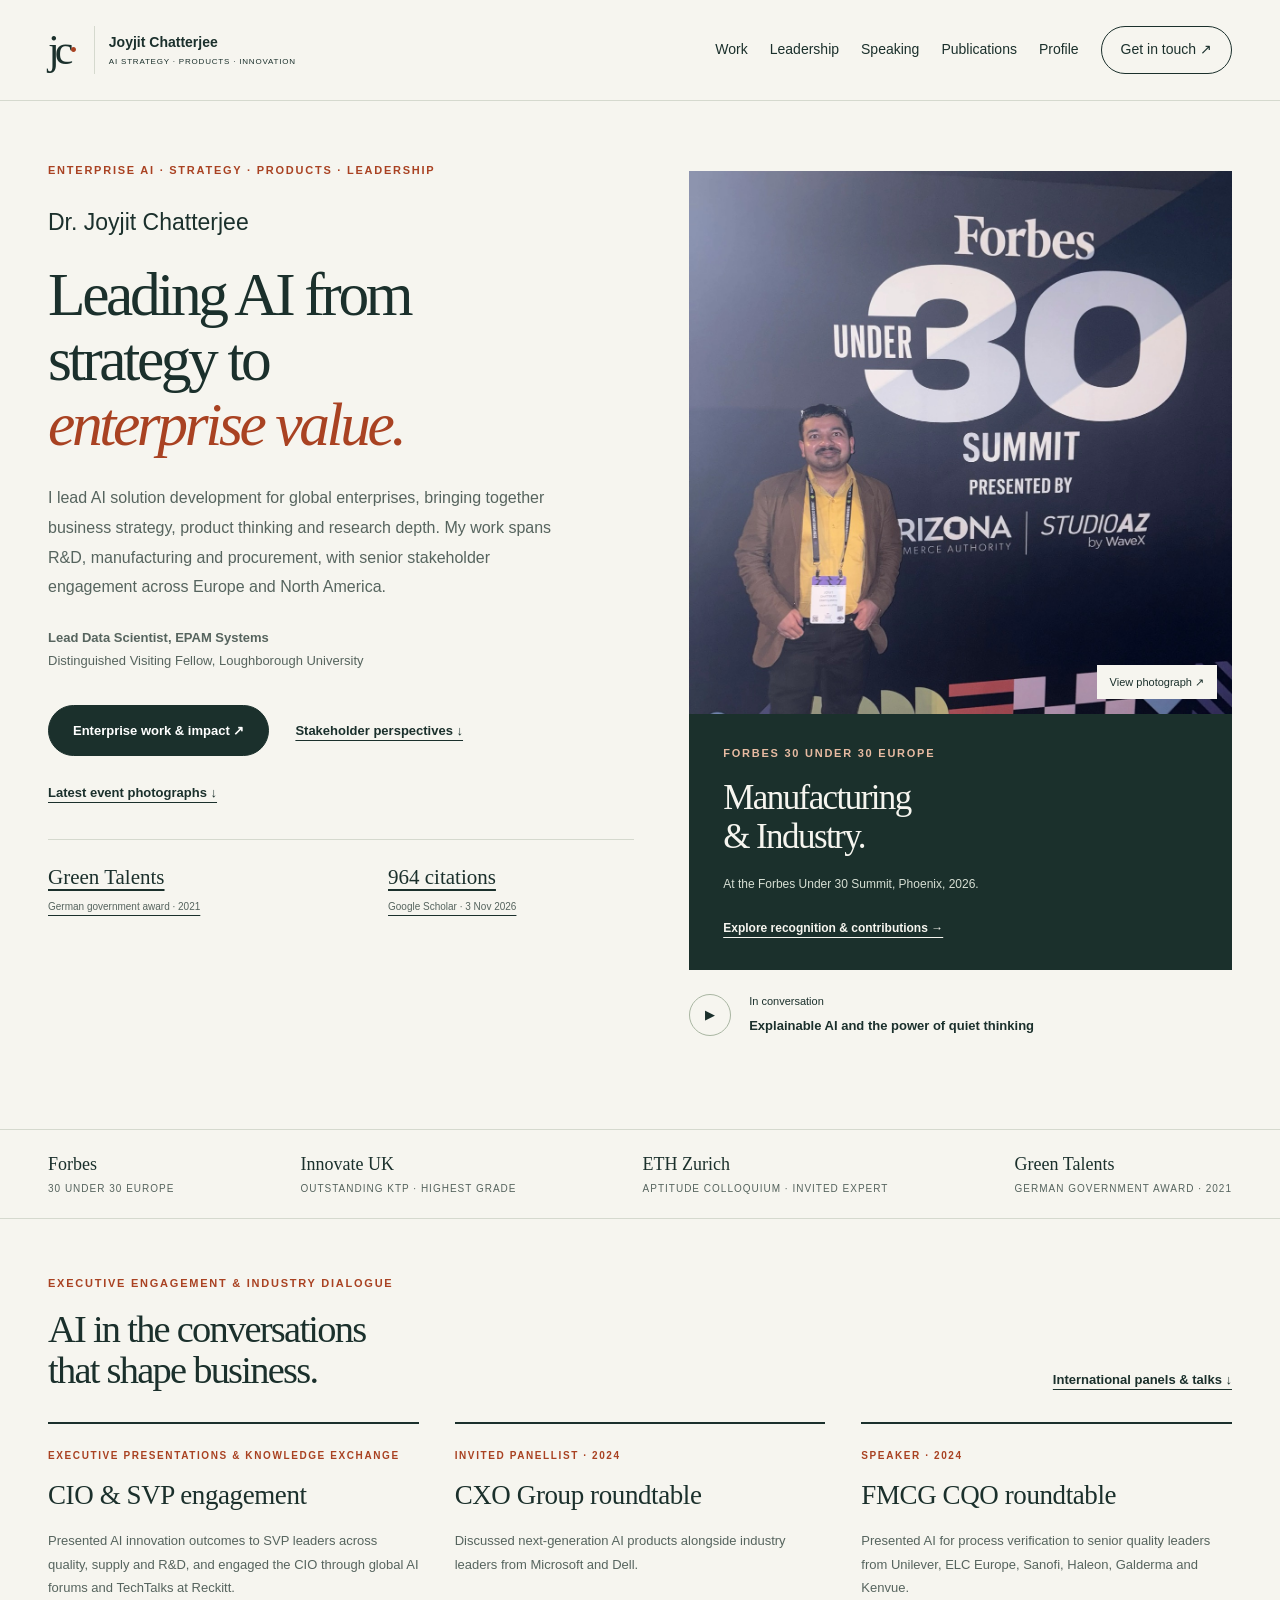
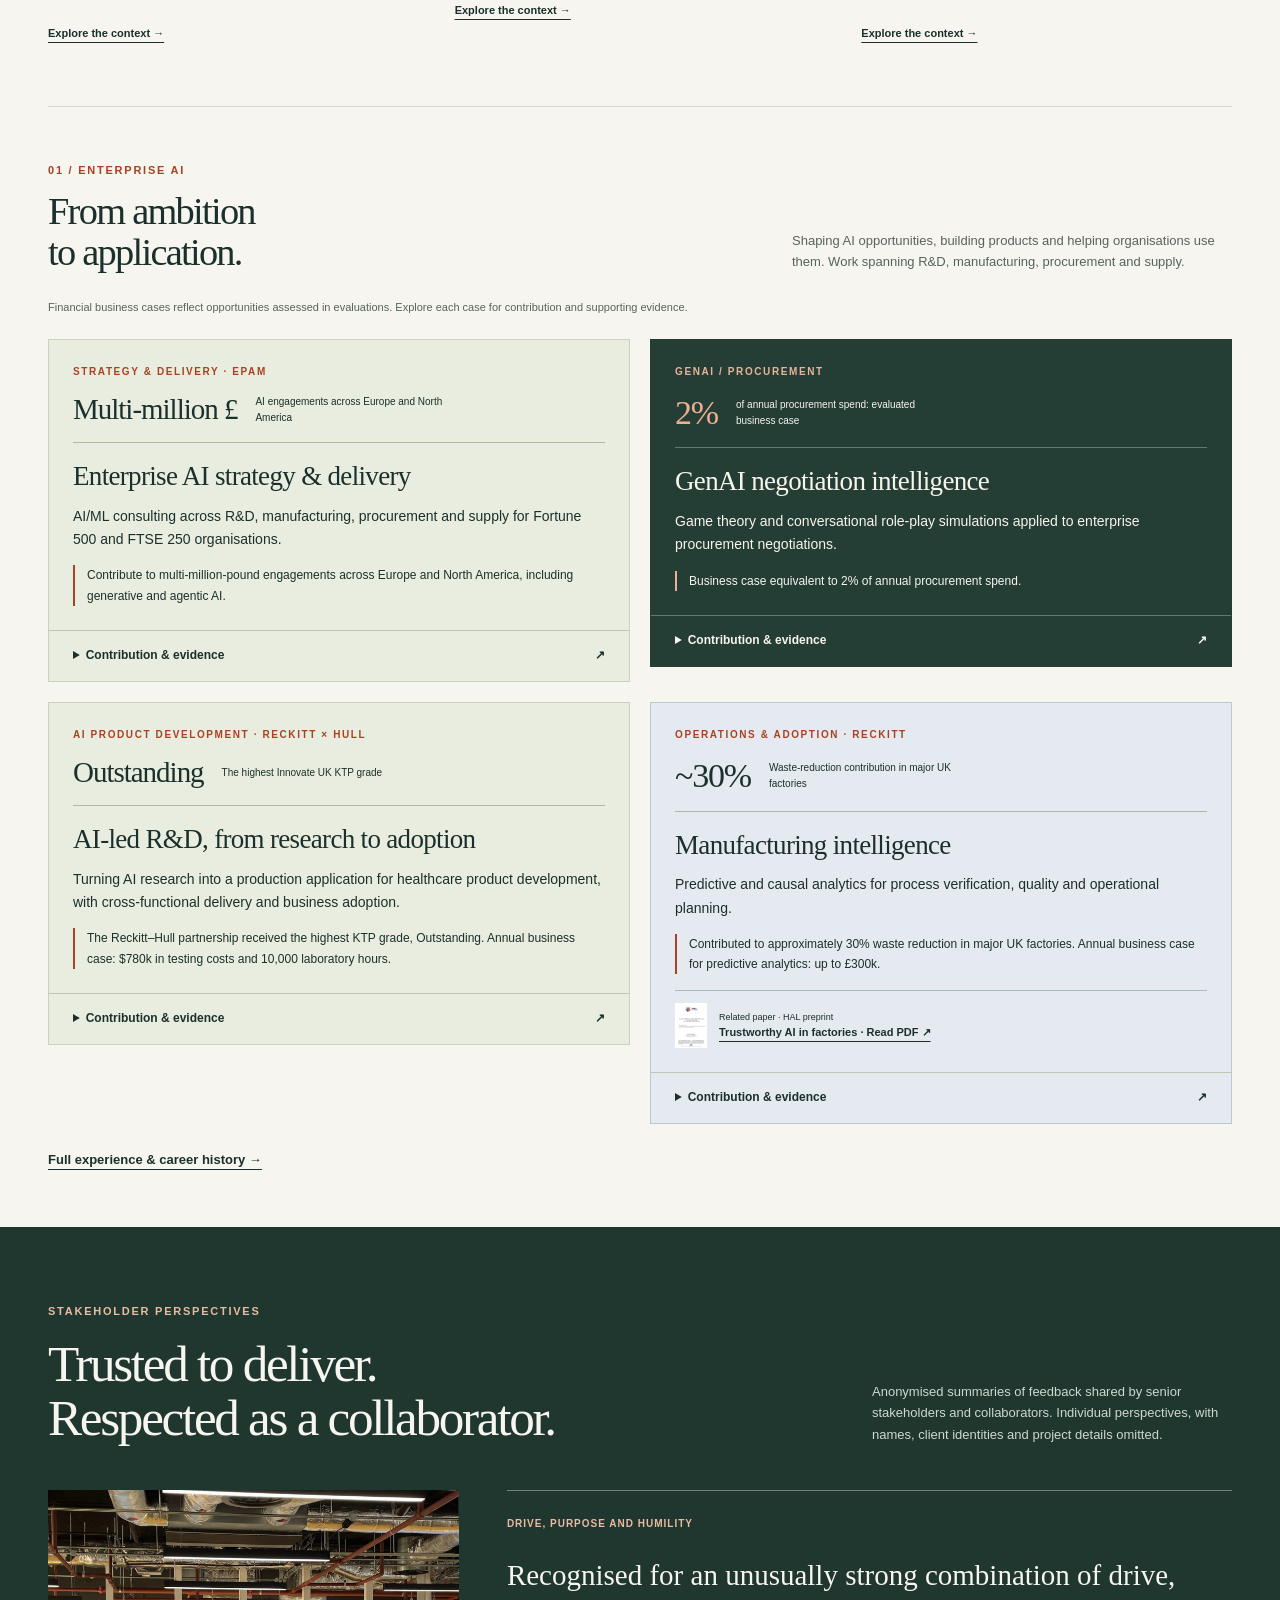
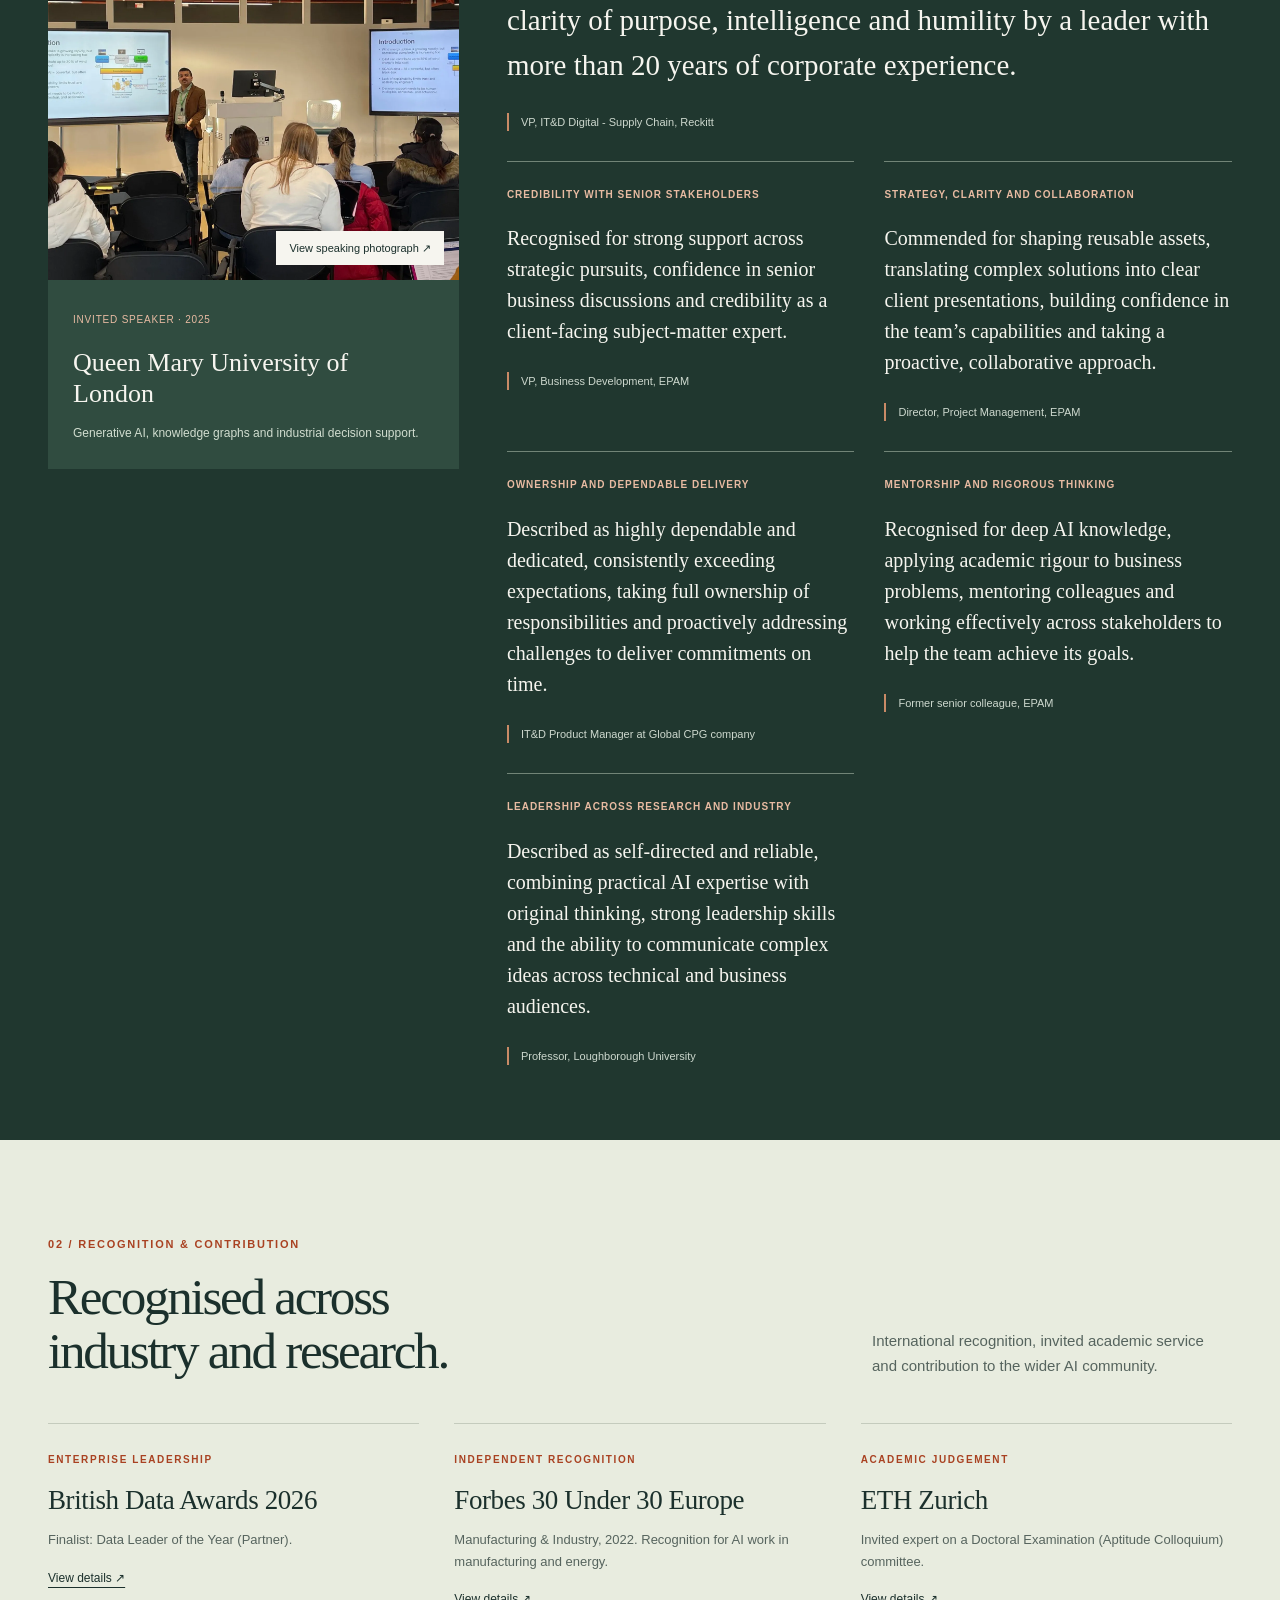
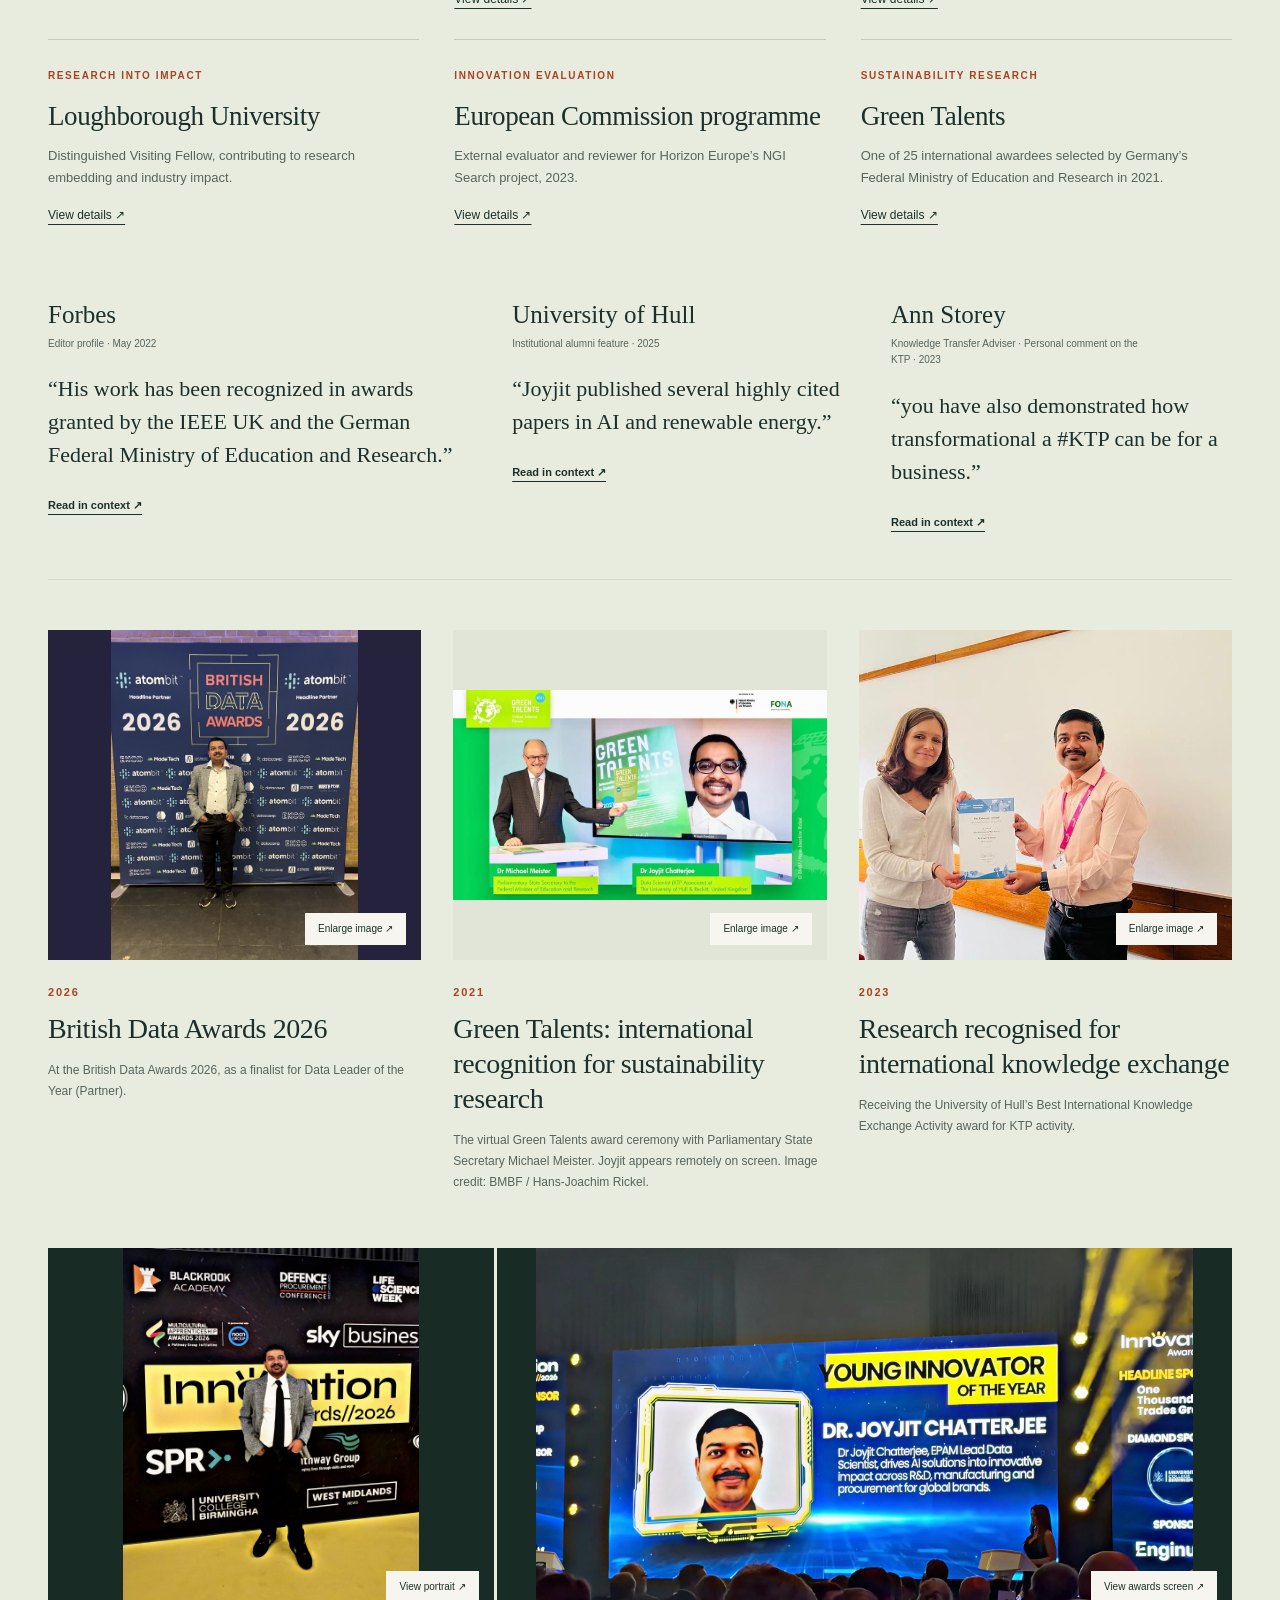
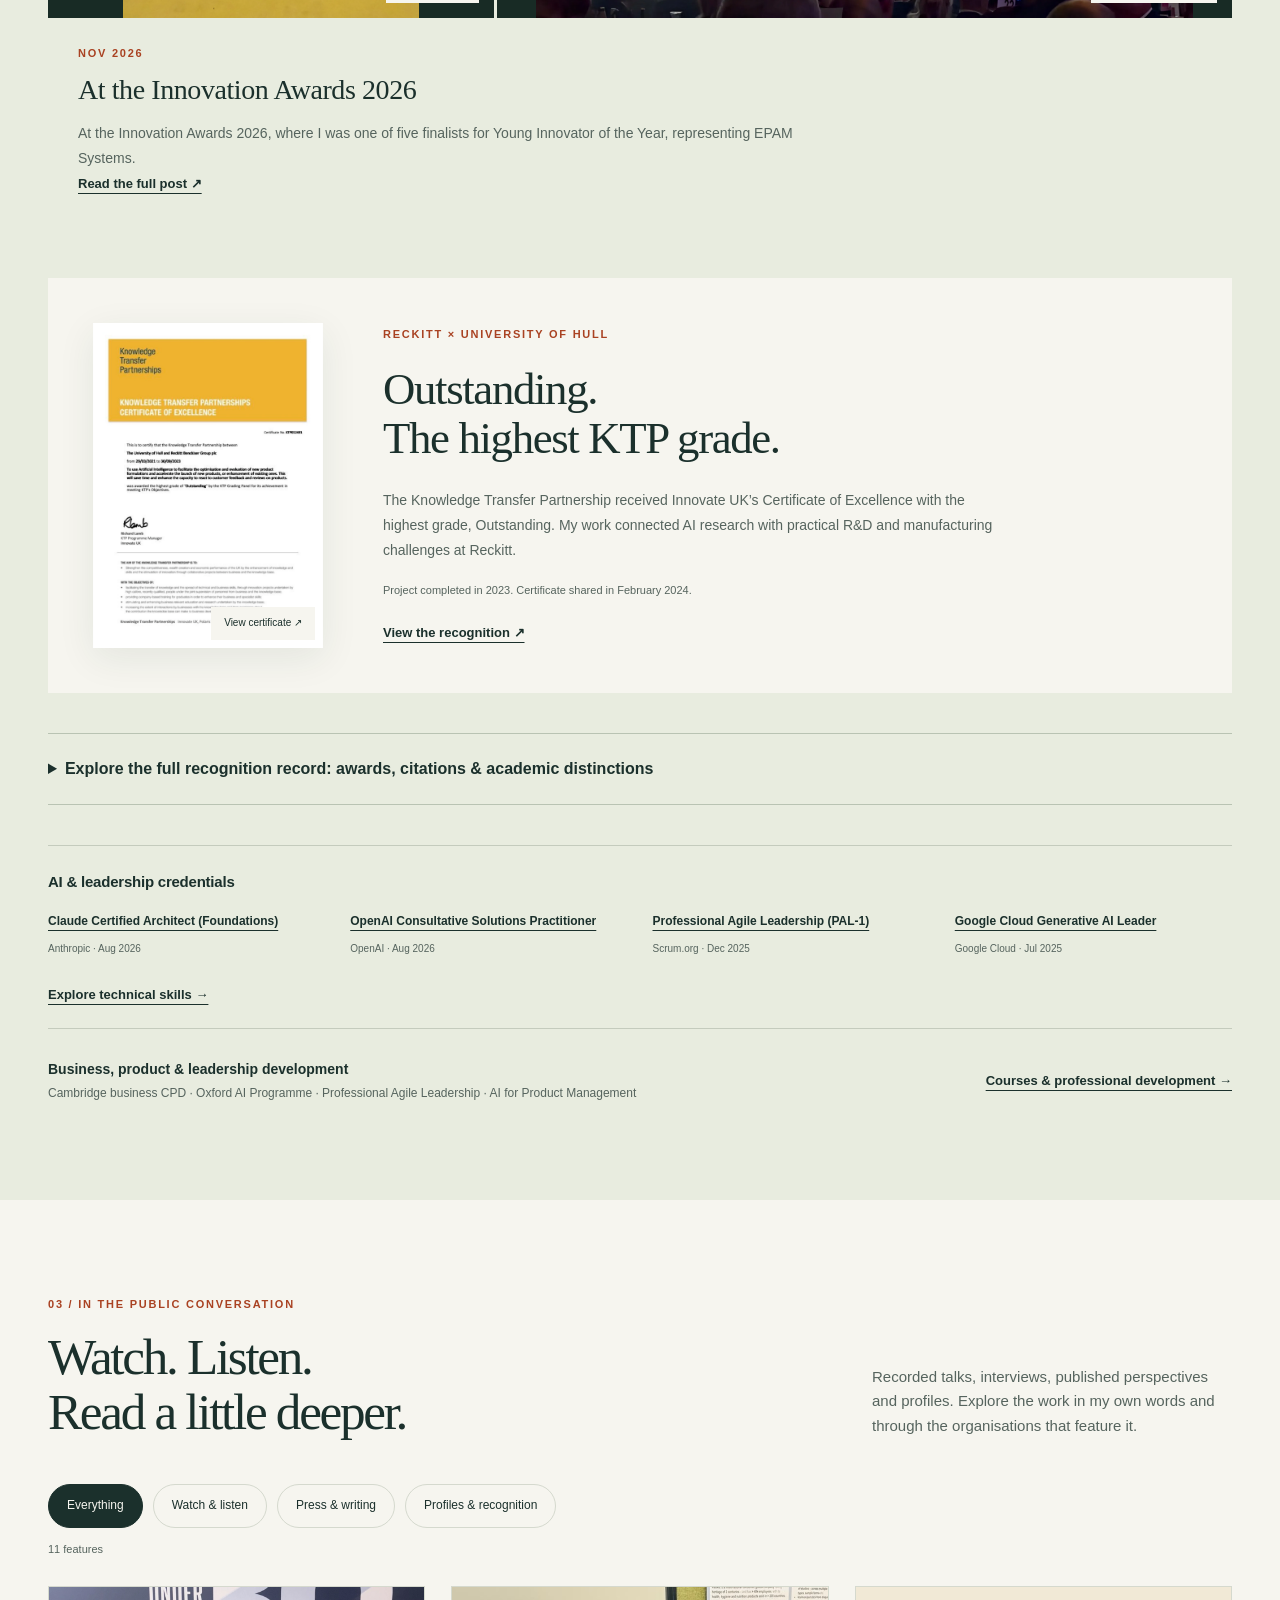
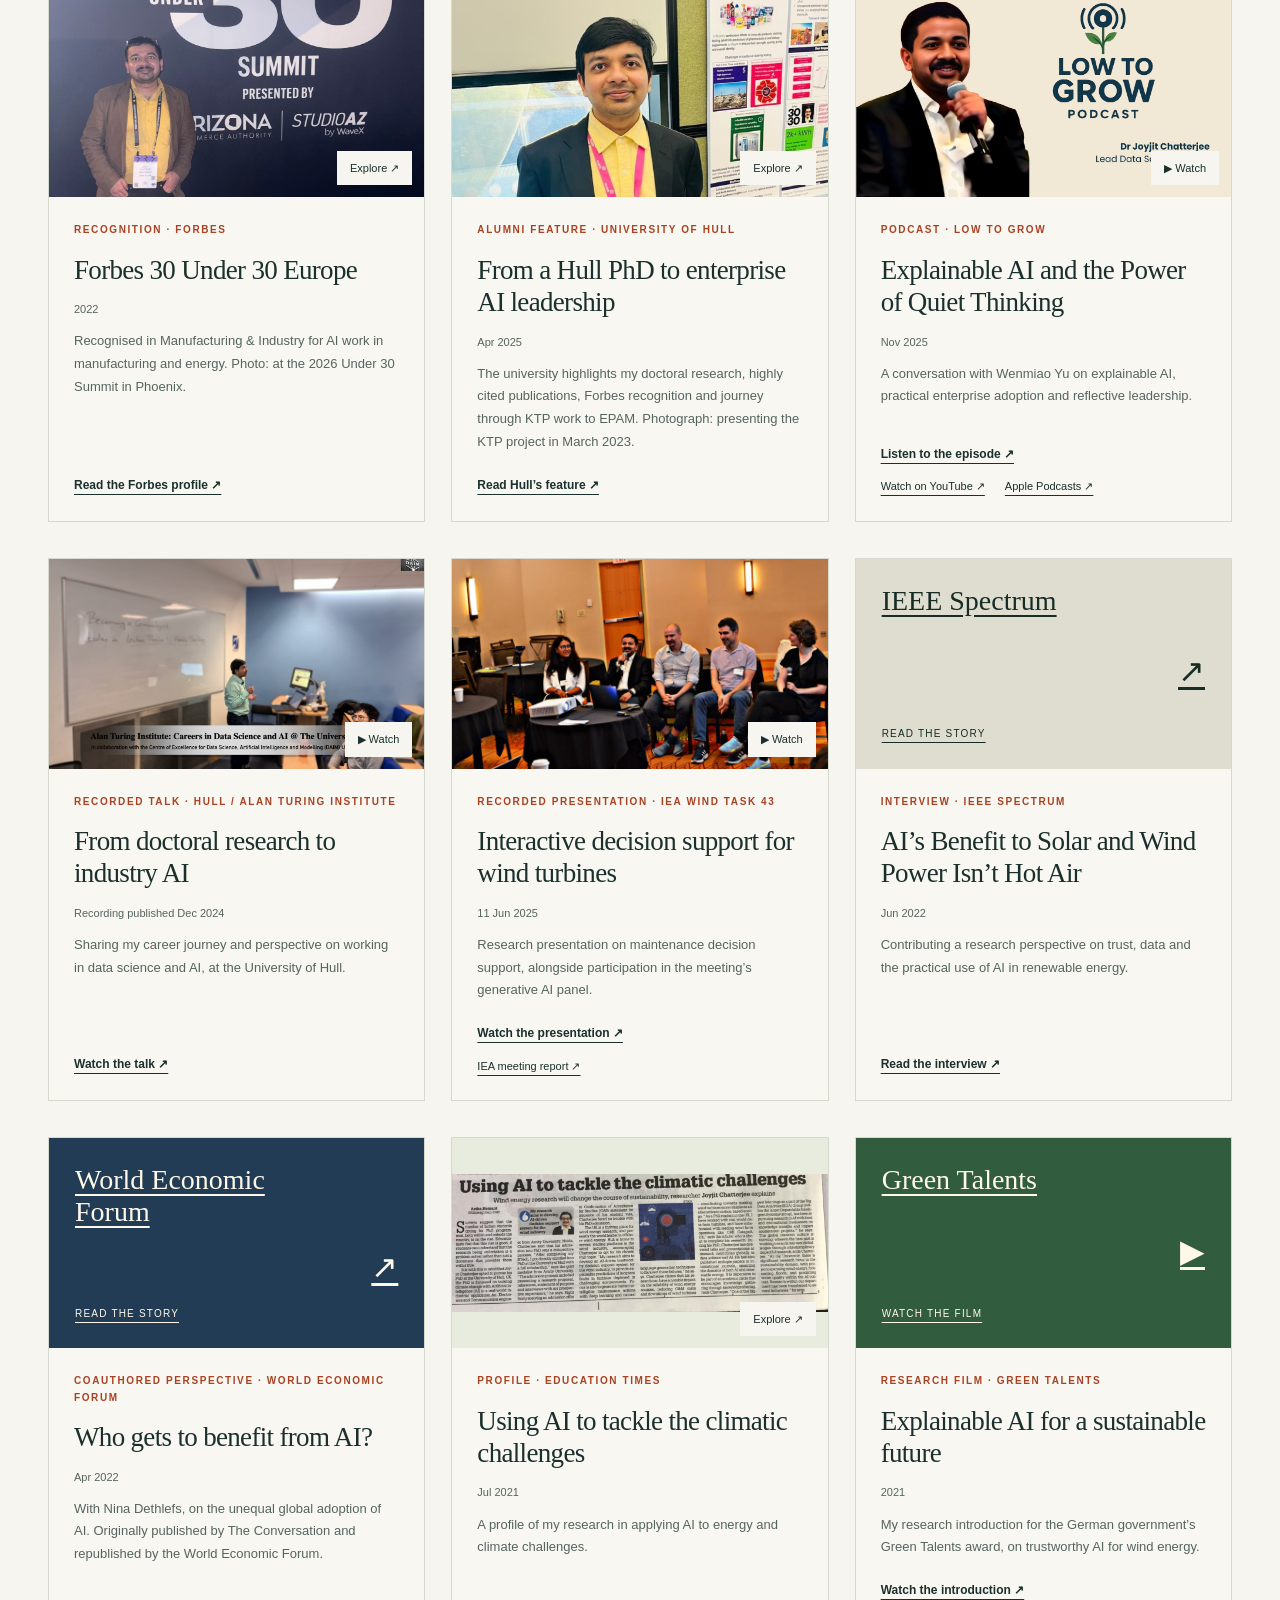
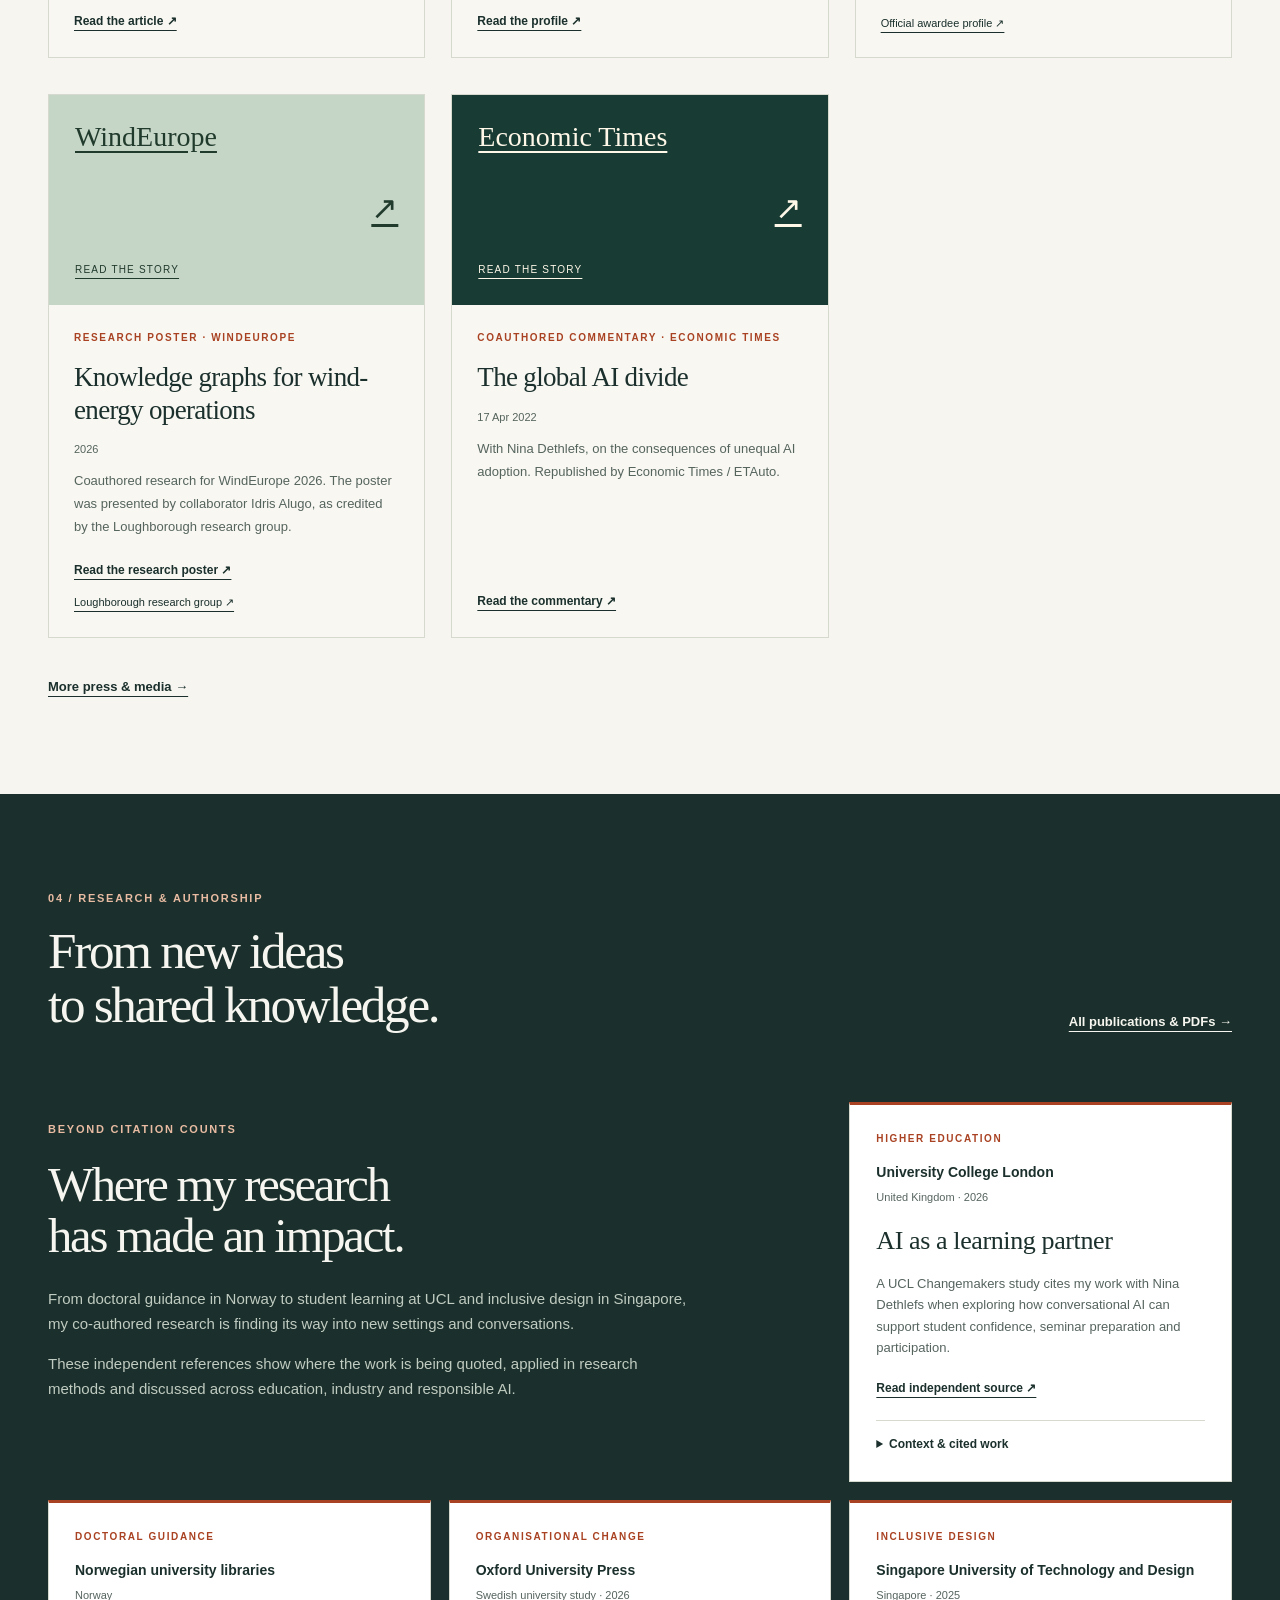
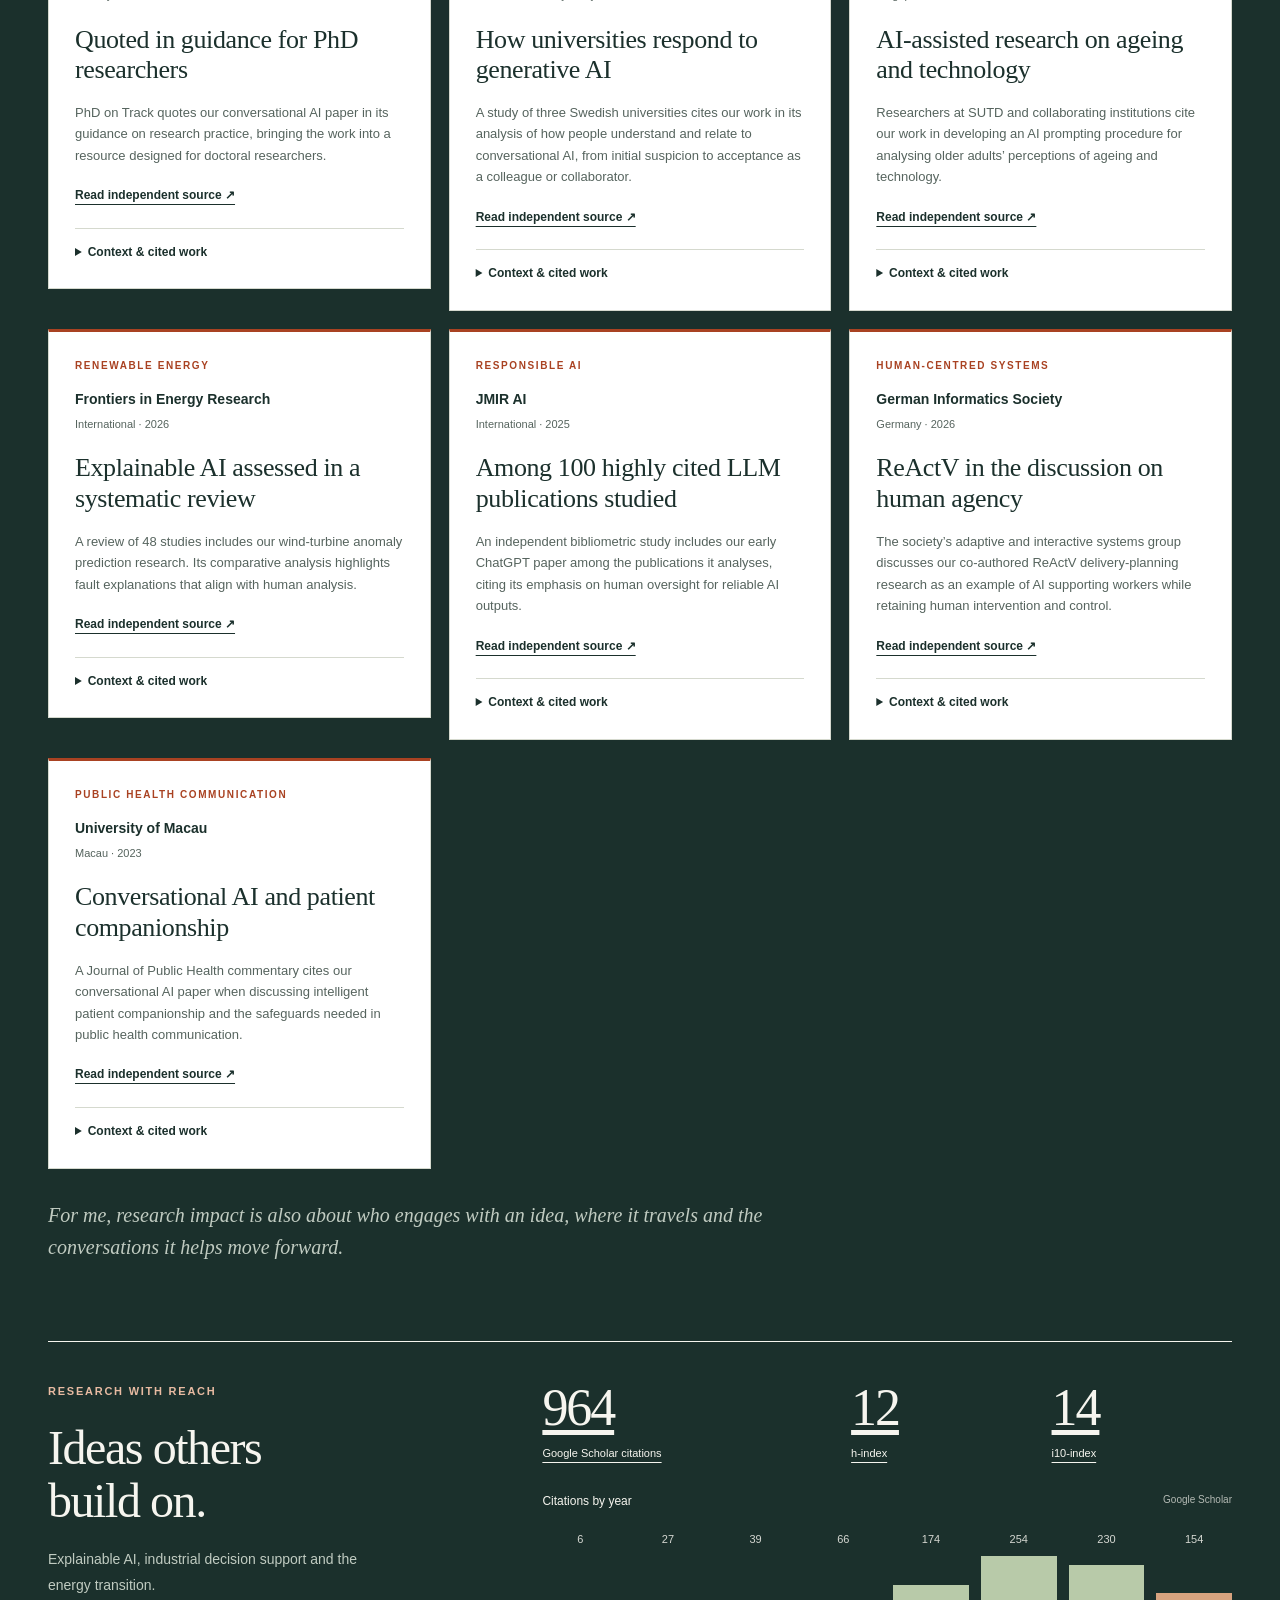
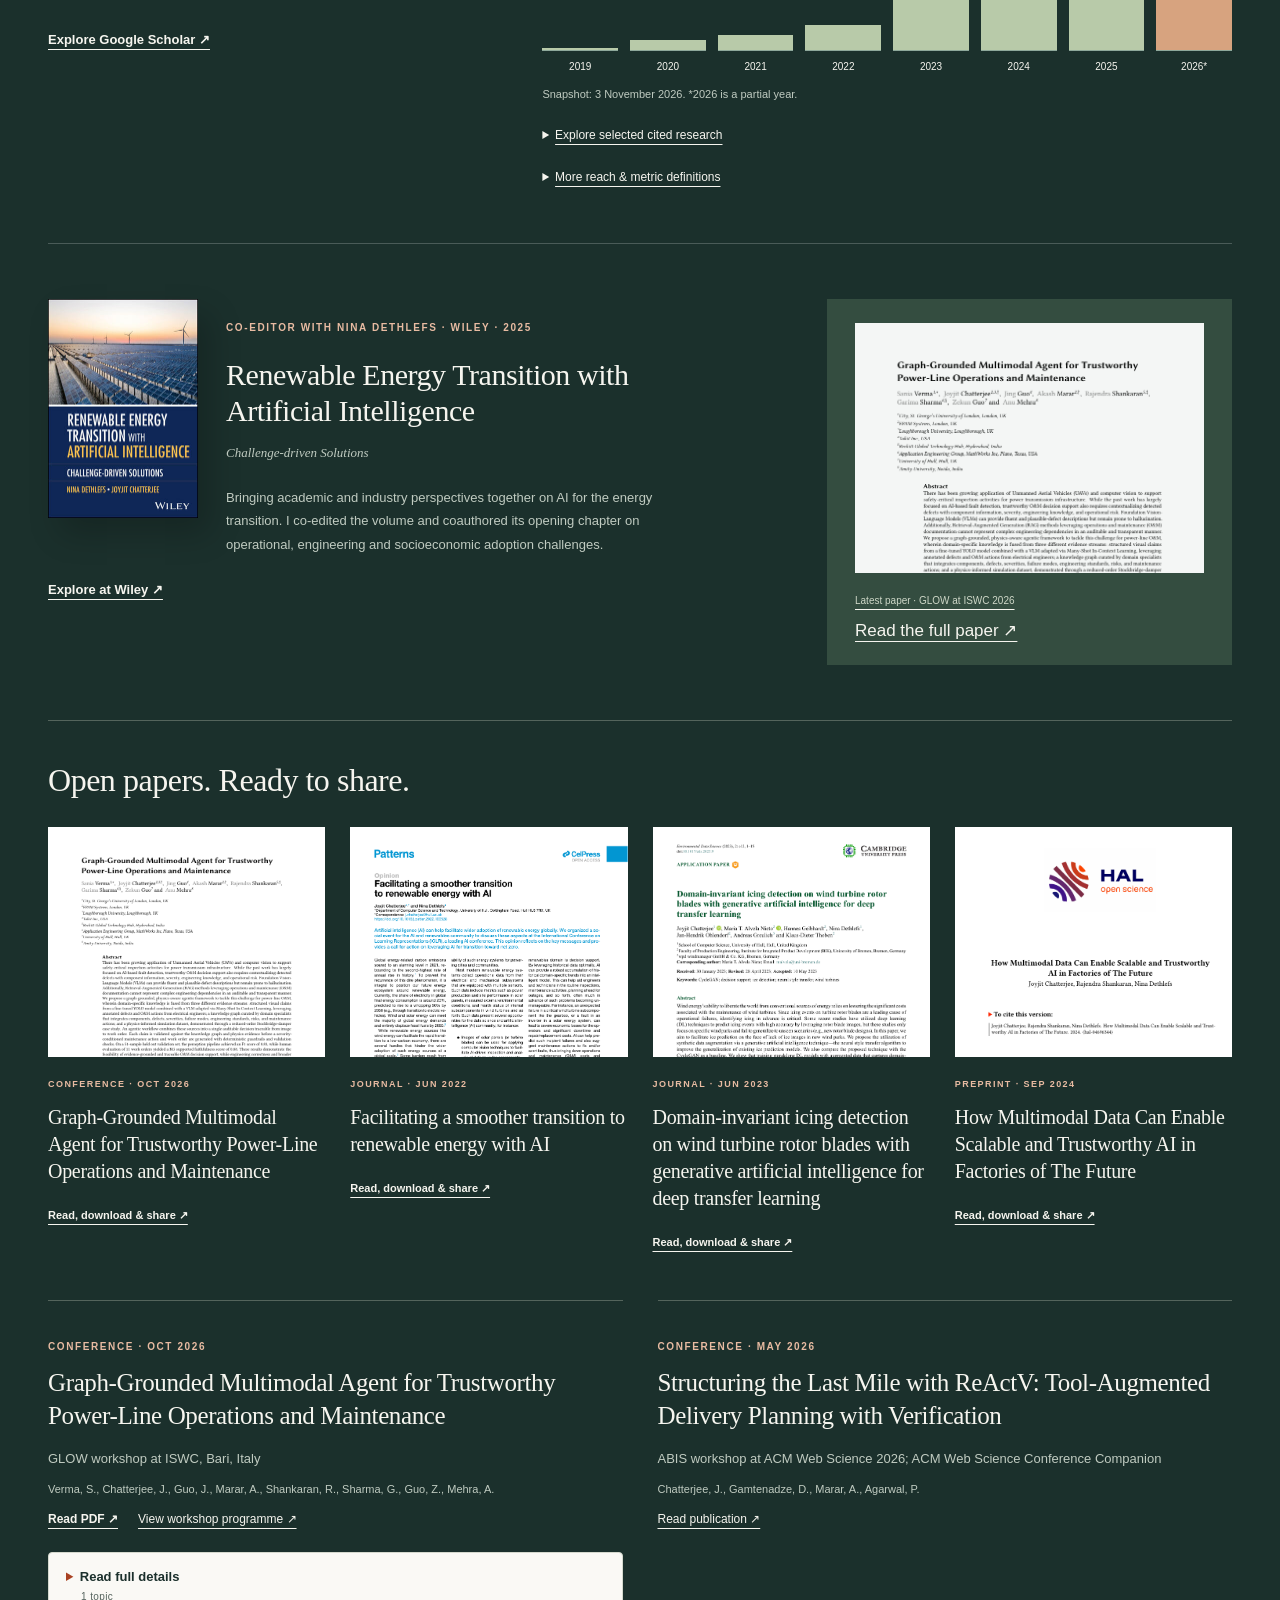
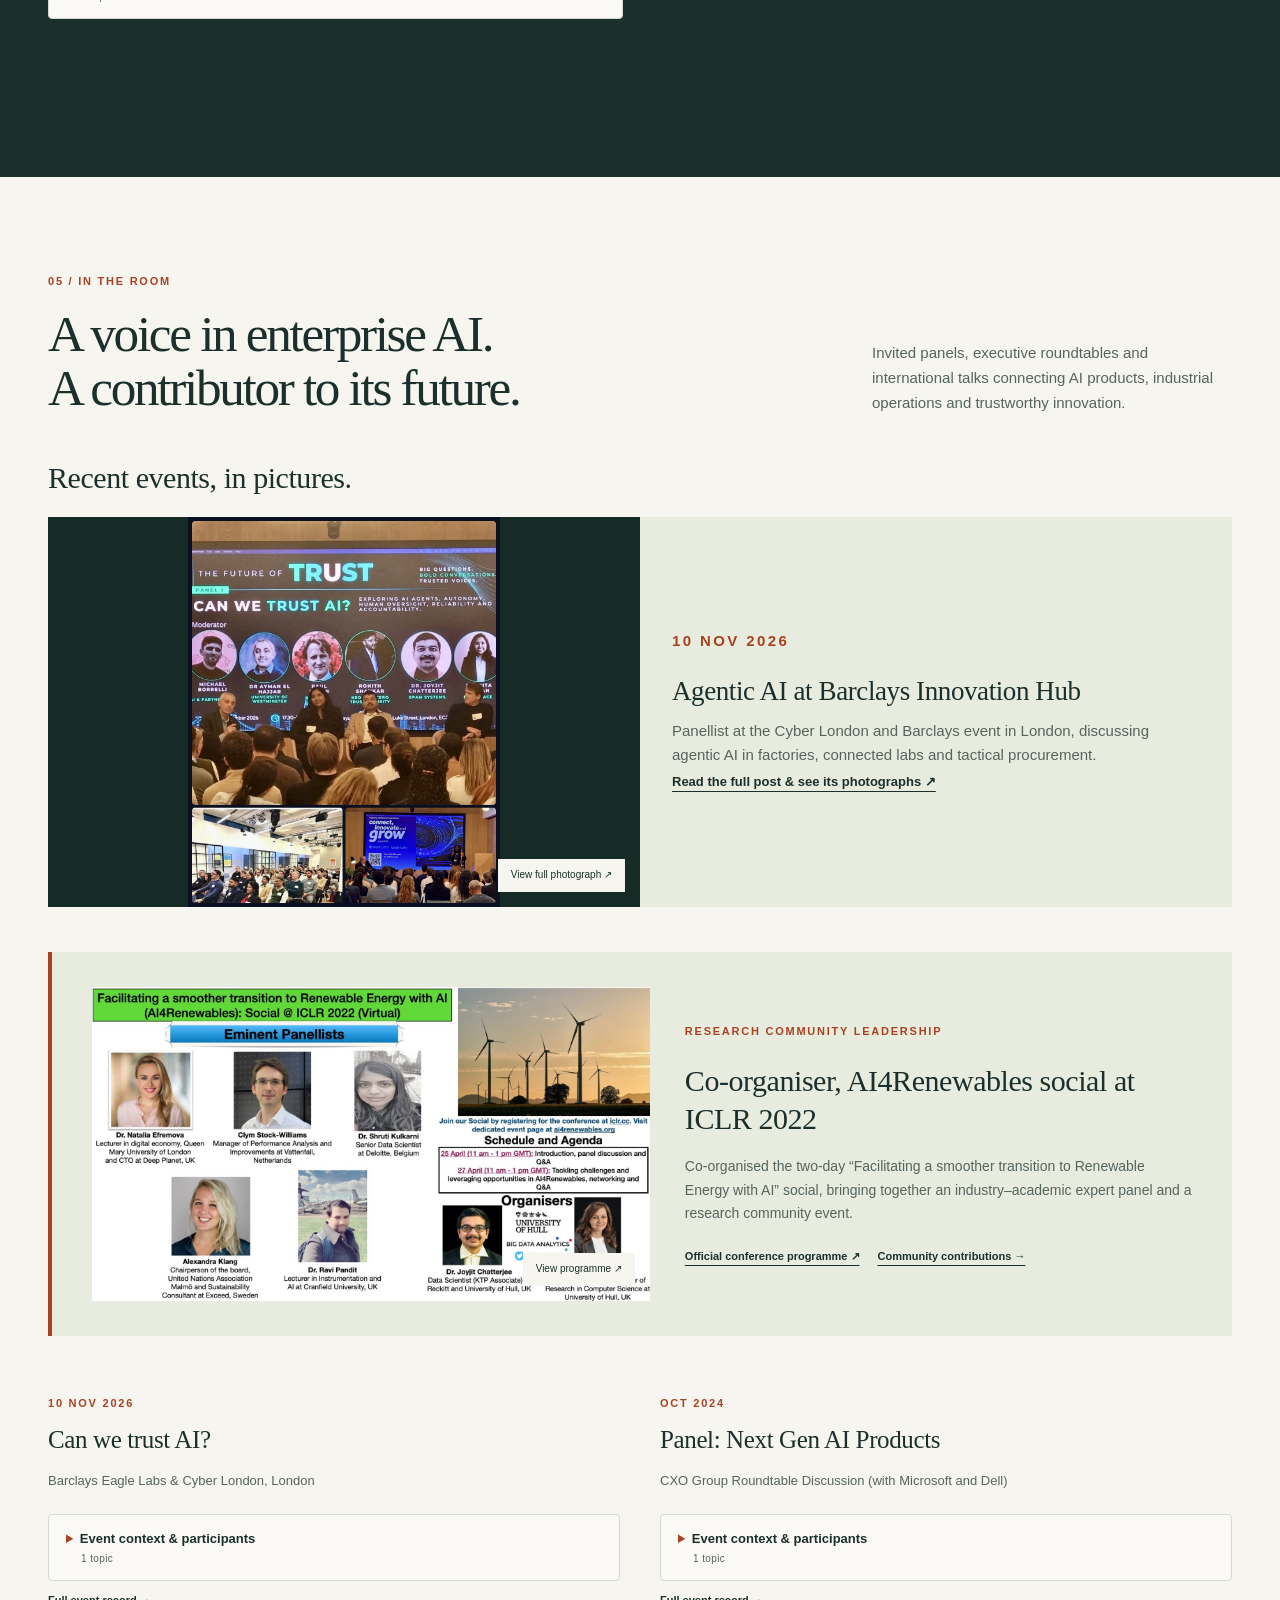
==== commit ca2ff720: "Present Innovation Awards as one photo feature" ====
--- a/index.html
+++ b/index.html
@@ -12,7 +12,7 @@
 <meta property="og:description" content="I connect AI strategy, product development and operational delivery, bringing research, people and technology together to solve enterprise challenges in R&amp;D, manufacturing, supply chains and energy.">
 <meta property="og:image" content="https://joyjitchatterjee.github.io/assets/images/forbes-summit.jpg">
 <link rel="icon" href="assets/favicon.svg" type="image/svg+xml">
-<link rel="stylesheet" href="assets/site.css?v=3ac1690dfae3">
+<link rel="stylesheet" href="assets/site.css?v=9bdf441ece1a">
 <script src="assets/site.js?v=bd5a354df83c" defer></script>
 <script src="assets/experience.js?v=0034a3a4070b" defer></script>
 </head>
@@ -25,7 +25,7 @@
 <section class="executive-section wrap" id="executive-engagement"><div class="section-heading"><div><p class="eyebrow">Executive engagement & industry dialogue</p><h2>AI in the conversations<br>that shape business.</h2></div><a class="text-link" href="#speaking">International panels & talks ↓</a></div><div class="executive-grid"><article><p class="eyebrow">Executive presentations &amp; knowledge exchange</p><h3>CIO &amp; SVP engagement</h3><p>Presented AI innovation outcomes to SVP leaders across quality, supply and R&amp;D, and engaged the CIO through global AI forums and TechTalks at Reckitt.</p><a class="text-link" href="profile.html#experience-it-digital-data-scientist-supply-chain-senior-business-analyst">Explore the context →</a></article><article><p class="eyebrow">Invited panellist · 2024</p><h3>CXO Group roundtable</h3><p>Discussed next-generation AI products alongside industry leaders from Microsoft and Dell.</p><a class="text-link" href="profile.html#talks-panel-next-gen-ai-products">Explore the context →</a></article><article><p class="eyebrow">Speaker · 2024</p><h3>FMCG CQO roundtable</h3><p>Presented AI for process verification to senior quality leaders from Unilever, ELC Europe, Sanofi, Haleon, Galderma and Kenvue.</p><a class="text-link" href="profile.html#talks-ai-for-continued-process-verification-at-reckitt">Explore the context →</a></article></div></section>
 <section class="section homepage-section wrap" id="work"><div class="section-heading"><div><p class="eyebrow">01 / Enterprise AI</p><h2>From ambition<br>to application.</h2></div><p>Shaping AI opportunities, building products and helping organisations use them. Work spanning R&D, manufacturing, procurement and supply.</p></div><p class="impact-note">Financial business cases reflect opportunities assessed in evaluations. Explore each case for contribution and supporting evidence.</p><div class="enterprise-stories"><article class="enterprise-story story-enterprise-ai" id="enterprise-ai"><div class="story-copy"><p class="eyebrow">Strategy &amp; delivery · EPAM</p><div class="story-metric"><strong>Multi-million £</strong><span>AI engagements across Europe and North America</span></div><h3>Enterprise AI strategy &amp; delivery</h3><p class="story-summary">AI/ML consulting across R&amp;D, manufacturing, procurement and supply for Fortune 500 and FTSE 250 organisations.</p><p class="story-outcome">Contribute to multi-million-pound engagements across Europe and North America, including generative and agentic AI.</p></div><details class="story-depth"><summary>Contribution & evidence <span aria-hidden="true">↗</span></summary><div class="story-depth-body"><p class="story-contribution">Connect use-case discovery and RFP responses with project planning, proof of value and governance. Help assemble delivery teams, mentor data scientists and align senior stakeholders and domain experts.</p><ul class="approach-map"><li>Strategy &amp; value discovery</li><li>Product development</li><li>Adoption &amp; governance</li></ul><div class="story-highlight"><h4>Direct client delivery at EPAM</h4><p>Reckitt · Syngenta Group</p></div><div class="story-highlight"><h4>Pre-sales and use-case discovery support</h4><p>Qatar Airways · Unilever · Barry Callebaut · Brussels Airport Company · Cleveland Clinic Abu Dhabi · Adidas · Co-op · Currys · PPG Industries</p></div><details class="cv-details" data-cv-details><summary>Full responsibilities &amp; project detail<span class="detail-count">4 topics</span></summary><div class="detail-content"><section class="detail-group"><h4>Client delivery and opportunity development</h4><ul><li>Direct client delivery projects for Reckitt and Syngenta Group.</li><li>Supported the EPAM team with pitching and identifying ML and GenAI use cases for Qatar Airways, Unilever, Barry Callebaut, Brussels Airport Company, Cleveland Clinic Abu Dhabi, Adidas, Co-op, Currys and PPG Industries.</li><li>Supported pre-sales through solution pitches, RFP responses for new and existing accounts, and project planning.</li></ul></section><section class="detail-group"><h4>AI strategy, products and delivery</h4><ul><li>Lead AI/ML solution development across R&amp;D, manufacturing, procurement and supply services for Fortune 500 and FTSE 250 organisations within the UK and Western Europe AI/ML Consulting team.</li><li>Contribute to multi-million-pound data science engagements across Europe and North America, working with cross-functional global teams, client senior leadership and subject-matter experts.</li><li>Identify suitable business use cases, data streams, modelling approaches and governance strategies for decision support, cost efficiency and speed to market.</li><li>Work across strategy and governance, proof of concept, proof of value and end-to-end AI consulting, including GenAI engineering, data analytics and data science.</li></ul></section><section class="detail-group"><h4>Teams and knowledge sharing</h4><ul><li>Conduct technical and project interviews to help hire and assemble business analysts, data scientists and data engineers for client projects.</li><li>Mentor data scientists and senior data scientists.</li><li>Author articles for EPAM’s Supply Chain Management community, co-organise educational AI workshops for clients and review editorial content for the GenAI-X community.</li></ul></section><section class="detail-group"><h4>Technology and implementation</h4><ul><li>LLMs, retrieval-augmented generation (RAG), agentic AI, LangChain, PhiData, CrewAI and Azure OpenAI Service.</li><li>Python, Retool, Postman, pgAdmin and APIs for end-to-end AI/ML and GenAI solutions.</li></ul></section></div></details><a class="text-link" href="profile.html#experience-lead-data-scientist">Full career record →</a><a class="text-link" href="profile.html#experience">Experience &amp; responsibilities ↗</a></div></details></article><article class="enterprise-story story-procurement-ai" id="procurement-ai"><div class="story-copy"><p class="eyebrow">GenAI / Procurement</p><div class="story-metric"><strong>2%</strong><span>of annual procurement spend: evaluated business case</span></div><h3>GenAI negotiation intelligence</h3><p class="story-summary">Game theory and conversational role-play simulations applied to enterprise procurement negotiations.</p><p class="story-outcome">Business case equivalent to 2% of annual procurement spend.</p></div><details class="story-depth"><summary>Contribution & evidence <span aria-hidden="true">↗</span></summary><div class="story-depth-body"><p class="story-contribution">Worked with buyers and category managers, senior IT product owners and platform team stakeholders on a GenAI negotiation intelligence platform.</p><ul class="approach-map"><li>Game theory</li><li>Conversational role-play</li><li>Buyer &amp; category engagement</li></ul><div class="story-highlight"><h4>Commercial and technology stakeholders</h4><p>Buyers · Category managers · Senior IT product owners · Platform teams</p></div><details class="cv-details" data-cv-details><summary>Full responsibilities &amp; project detail<span class="detail-count">2 topics</span></summary><div class="detail-content"><section class="detail-group"><h4>Contribution and evaluated value</h4><ul><li>Worked on a GenAI negotiation intelligence platform supporting procurement negotiations.</li><li>Evaluation demonstrated savings potential equivalent to 2% of the company’s annual procurement spend. This represents potential benefits demonstrated in evaluation, not realised savings.</li></ul></section><section class="detail-group"><h4>Product approach and stakeholder engagement</h4><ul><li>Used game theory and conversational role-play simulations within the negotiation intelligence platform.</li><li>Engaged buyers and category managers, senior IT product owners and platform team stakeholders.</li></ul></section></div></details><a class="text-link" href="profile.html#selected-projects-genai-negotiation-intelligence-platform">Full career record →</a><a class="text-link" href="profile.html#selected-projects">Project background ↗</a></div></details></article><article class="enterprise-story story-rd-product" id="rd-product"><div class="story-copy"><p class="eyebrow">AI product development · Reckitt × Hull</p><div class="story-metric"><strong>Outstanding</strong><span>The highest Innovate UK KTP grade</span></div><h3>AI-led R&amp;D, from research to adoption</h3><p class="story-summary">Turning AI research into a production application for healthcare product development, with cross-functional delivery and business adoption.</p><p class="story-outcome">The Reckitt–Hull partnership received the highest KTP grade, Outstanding. Annual business case: $780k in testing costs and 10,000 laboratory hours.</p></div><details class="story-depth"><summary>Contribution & evidence <span aria-hidden="true">↗</span></summary><div class="story-depth-body"><p class="story-contribution">Led the AI workstream across models, interfaces and deployment, collaborating with R&amp;D scientists, engineers and UI/UX specialists. Supported uptake through leadership engagement and skills transfer.</p><ul class="approach-map"><li>Research</li><li>Production application</li><li>Business adoption</li></ul><details class="cv-details" data-cv-details><summary>Full responsibilities &amp; project detail<span class="detail-count">4 topics</span></summary><div class="detail-content"><section class="detail-group"><h4>Partnership and recognised delivery</h4><ul><li>Led the AI workstream in a $200k jointly funded Knowledge Transfer Partnership between Reckitt and the University of Hull, supported by Innovate UK and UKRI.</li><li>The partnership received Innovate UK’s Certificate of Excellence with an Outstanding rating, the highest possible grade.</li></ul></section><section class="detail-group"><h4>From research to a usable AI product</h4><ul><li>Developed an AI application for decision support in shelf-life prediction of healthcare products, estimating active-ingredient overage early in development.</li><li>Worked from model development through production application development, including accessible interfaces and user experience, collaborating with Reckitt’s Global Data Science team on cloud deployment.</li><li>Combined laboratory data with chemistry knowledge to improve stability prediction and formulation optimisation, including limited-data settings, for pharmaceutical and nutraceutical products.</li><li>Collaborated with R&amp;D scientists, ML engineers, data scientists and UI/UX developers across North America and Europe to plan development and meet milestones and deliverables.</li></ul></section><section class="detail-group"><h4>Evaluation and resource efficiency</h4><ul><li>Evaluation demonstrated potential annual reductions of approximately $780k in stability-testing costs and 10,000 laboratory hours, with potential energy savings of more than 2,000 kWh per year.</li><li>Helped reduce raw-material waste by predicting early which new formulations were likely to fail intended shelf-life specifications.</li><li>Coauthored a poster accepted for Reckitt’s first Science Inside Symposium, organised by the Chief R&amp;D Officer in Hull.</li></ul></section><section class="detail-group"><h4>AI adoption and longer-term strategy</h4><ul><li>Helped shape a long-term plan for intelligent data analysis in product design and testing, translating research into commercially useful corporate applications.</li><li>Investigated explainable AI components to make predictions transparent and build understanding of the domain.</li><li>Supported AI awareness and uptake through TechTalks with senior leadership including the CIO, presentations to the SVP IT&amp;D R&amp;D, and cohosting AI forums for the IT&amp;D R&amp;D group.</li><li>Developed colleagues’ data and AI capabilities through learning sessions, specialist workshops and regular discussion.</li></ul></section></div></details><figure class="story-evidence"><a class="evidence-image" href="assets/images/hull-rd-talk.jpg" data-viewer="image" data-title="AI for healthcare product development" data-caption="Presenting the Reckitt–Hull shelf-life prediction application at the University of Hull. The slide reports the scale of the research data and evaluation-based benefits."><img src="assets/images/hull-rd-talk.jpg" width="1600" height="1200" alt="Presenting the Reckitt–Hull shelf-life prediction application at the University of Hull. The slide reports the scale of the research data and evaluation-based benefits." loading="lazy"><span class="enlarge">View presentation photograph ↗</span></a><figcaption>Presenting the Reckitt–Hull shelf-life prediction application at the University of Hull. The slide reports the scale of the research data and evaluation-based benefits.</figcaption></figure><a class="text-link" href="profile.html#experience-it-digital-data-scientist-r-d-ktp-associate">Full career record →</a><a class="text-link" href="https://www.hull.ac.uk/collaborate/services-for-business/work-with-our-experts">University of Hull partnership story ↗</a></div></details></article><article class="enterprise-story story-manufacturing" id="manufacturing"><div class="story-copy"><p class="eyebrow">Operations &amp; adoption · Reckitt</p><div class="story-metric"><strong>~30%</strong><span>Waste-reduction contribution in major UK factories</span></div><h3>Manufacturing intelligence</h3><p class="story-summary">Predictive and causal analytics for process verification, quality and operational planning.</p><p class="story-outcome">Contributed to approximately 30% waste reduction in major UK factories. Annual business case for predictive analytics: up to £300k.</p><a class="story-paper-link" href="assets/papers/multimodal-factories.pdf"><img src="assets/images/multimodal-factories-preview.png" width="708" height="1000" loading="lazy" alt="Manufacturing AI paper preview"><span>Related paper · HAL preprint<strong>Trustworthy AI in factories · Read PDF ↗</strong></span></a></div><details class="story-depth"><summary>Contribution & evidence <span aria-hidden="true">↗</span></summary><div class="story-depth-body"><p class="story-contribution">Connected manufacturing, quality and process data; supported causal AI adoption across factories; developed logistics and capacity-planning tools and engaged quality and IT leadership.</p><ul class="approach-map"><li>Process intelligence</li><li>Quality decisions</li><li>Operational improvement</li></ul><div class="story-highlight"><h4>Supporting a multi-billion-pound portfolio</h4><p>Nurofen · Strepsils · Airborne</p></div><div class="story-highlight"><h4>How Multimodal Data Can Enable Scalable and Trustworthy AI in Factories of The Future</h4><p>Coauthored at Reckitt, this perspective proposes a shared data foundation across R&amp;D, production, quality and supply chains. It connects equipment effectiveness and operational decisions with explainable AI, domain expertise and human oversight.</p><div class="story-paper-links"><a href="assets/papers/multimodal-factories.pdf" download>Download PDF</a><a href="research.html#download-multimodal-factories">Authors & publication details →</a></div></div><details class="cv-details" data-cv-details><summary>Full responsibilities &amp; project detail<span class="detail-count">6 topics</span></summary><div class="detail-content"><section class="detail-group"><h4>Business scope and cross-functional delivery</h4><ul><li>Worked with IT&amp;D, R&amp;D, Supply and Global Data Science teams across the UK, USA, India and Poland on pharmaceutical and nutraceutical brands including Nurofen, Strepsils and Airborne, supporting a multi-billion-pound portfolio.</li><li>Presented AI innovation outcomes to the SVP Quality and SVP IT&amp;D Supply, and engaged the CIO and Global Data Science team through Reckitt’s AI/ML Community of Practice.</li></ul></section><section class="detail-group"><h4>Manufacturing quality, waste and operational performance</h4><ul><li>Developed a scalable data model for Continued Process Verification (CPV), covering formulation and packaging, manufacturing stages, input raw-material attributes and finished-product outputs.</li><li>Integrated SAP, environmental management, quality-control and historian process-parameter data with input from subject-matter experts across Europe and North America.</li><li>Performed exploratory analysis, preprocessing, statistical analysis, nonlinear predictive modelling, root-cause analysis and causal inference. Evaluation demonstrated savings potential of up to £300k per year.</li><li>Contributed to approximately 30% waste reduction in major UK factories and to the adoption of data-led continuous improvement in manufacturing and quality control.</li><li>Targeted the availability, quality and performance components of Overall Equipment Effectiveness through predictive maintenance, CPV, predictive stability and real-time insights, with an emphasis on reducing raw-material and packaging waste.</li></ul></section><section class="detail-group"><h4>Operational tools and accessible insights</h4><ul><li>Used open-source LLMs through Ollama and LangChain to turn complex manufacturing analytics into explanations accessible to subject-matter experts.</li><li>Built models for Agile team capacity and resource planning using historical Program Increment data, user stories and feature counts.</li><li>Developed a Cost-to-Serve logistics tool to identify shipment consolidation opportunities and convert Less than Truck Load (LTL) into Full Truck Load (FTL).</li></ul></section><section class="detail-group"><h4>Adoption, proof of value and connected initiatives</h4><ul><li>Led the IT&amp;D contribution to adopting a causal-AI manufacturing analytics platform, supporting factory proof-of-value demonstrations, data transformations and strategic engagement with subject-matter experts.</li><li>Expanded predictive stability analysis by connecting Ongoing Stability Studies data from SAP and QC Supply with the existing R&amp;D model built using LIMS data.</li><li>Initiated a predictive-maintenance proof of concept using factory condition-monitoring data.</li><li>Supported manufacturing colleagues in encouraging augmented- and virtual-reality adoption for predictive maintenance and training operations and maintenance personnel.</li></ul></section><section class="detail-group"><h4>Industry forums, responsible AI and mentoring</h4><ul><li>Represented Reckitt at the FMCG CQO Roundtable alongside quality leaders from Unilever, ELC Europe, Sanofi, Haleon, Galderma and Kenvue.</li><li>Joined the EthonAI expert roundtable “From Statistics to Causal AI” with industry leaders from Bosch, Lindt, Infineon Technologies and SFS Group.</li><li>Presented at internal forums including the Global QC Excellence Forum and delivered talks in Global QC workshops.</li><li>Contributed case studies for Responsible AI training, educated supply-chain colleagues through workshops, and mentored graduates and interns while delegating appropriate tasks.</li></ul></section><section class="detail-group"><h4>Research contribution: trustworthy AI for manufacturing</h4><ul><li>Coauthored “How Multimodal Data Can Enable Scalable and Trustworthy AI in Factories of The Future” with Rajendra Shankaran and Nina Dethlefs, published as a HAL preprint in September 2024. The paper lists Reckitt affiliations for both industry coauthors and the University of Hull for Dethlefs.</li><li>Proposed a holistic manufacturing data model connecting R&amp;D, production, quality and logistics to support equipment effectiveness, process verification, predictive stability and cost-to-serve decisions. The perspective emphasises domain-expert validation, explainability and human oversight.</li></ul></section></div></details><a class="text-link" href="profile.html#experience-it-digital-data-scientist-supply-chain-senior-business-analyst">Full career record →</a><a class="text-link" href="profile.html#experience">Experience &amp; responsibilities ↗</a></div></details></article></div><a class="text-link" href="profile.html#experience">Full experience & career history →</a></section>
 <section class="feedback-section" id="feedback"><div class="wrap"><div class="section-heading"><div><p class="eyebrow">Stakeholder perspectives</p><h2>Trusted to deliver.<br>Respected as a collaborator.</h2></div><p>Anonymised summaries of feedback shared by senior stakeholders and collaborators. Individual perspectives, with names, client identities and project details omitted.</p></div><div class="feedback-editorial"><figure class="feedback-photo"><a href="assets/images/qmul.jpg" data-viewer="image" data-title="GenAI meets the wind industry" data-caption="An invited talk for Queen Mary University of London on generative AI, knowledge graphs and Wind Task 43, at the London City Institute of Technology campus."><img src="assets/images/qmul.jpg" width="2000" height="1500" loading="lazy" alt="Joyjit speaking to an audience with slides showing AI and knowledge graphs for wind turbine operations and maintenance."><span class="enlarge">View speaking photograph ↗</span></a><figcaption><span>Invited speaker · 2025</span><strong>Queen Mary University of London</strong><p>Generative AI, knowledge graphs and industrial decision support.</p></figcaption></figure><div class="feedback-grid"><article class="feedback-card"><p class="eyebrow">Drive, purpose and humility</p><p class="feedback-summary">Recognised for an unusually strong combination of drive, clarity of purpose, intelligence and humility by a leader with more than 20 years of corporate experience.</p><p class="feedback-role">VP, IT&amp;D Digital - Supply Chain, Reckitt</p></article><article class="feedback-card"><p class="eyebrow">Credibility with senior stakeholders</p><p class="feedback-summary">Recognised for strong support across strategic pursuits, confidence in senior business discussions and credibility as a client-facing subject-matter expert.</p><p class="feedback-role">VP, Business Development, EPAM</p></article><article class="feedback-card"><p class="eyebrow">Strategy, clarity and collaboration</p><p class="feedback-summary">Commended for shaping reusable assets, translating complex solutions into clear client presentations, building confidence in the team’s capabilities and taking a proactive, collaborative approach.</p><p class="feedback-role">Director, Project Management, EPAM</p></article><article class="feedback-card"><p class="eyebrow">Ownership and dependable delivery</p><p class="feedback-summary">Described as highly dependable and dedicated, consistently exceeding expectations, taking full ownership of responsibilities and proactively addressing challenges to deliver commitments on time.</p><p class="feedback-role">IT&amp;D Product Manager at Global CPG company</p></article><article class="feedback-card"><p class="eyebrow">Mentorship and rigorous thinking</p><p class="feedback-summary">Recognised for deep AI knowledge, applying academic rigour to business problems, mentoring colleagues and working effectively across stakeholders to help the team achieve its goals.</p><p class="feedback-role">Former senior colleague, EPAM</p></article><article class="feedback-card"><p class="eyebrow">Leadership across research and industry</p><p class="feedback-summary">Described as self-directed and reliable, combining practical AI expertise with original thinking, strong leadership skills and the ability to communicate complex ideas across technical and business audiences.</p><p class="feedback-role">Professor, Loughborough University</p></article></div></div></div></section>
-<section class="recognition-section" id="recognition"><div class="section wrap"><div class="section-heading"><div><p class="eyebrow">02 / Recognition & contribution</p><h2>Recognised across<br>industry and research.</h2></div><p>International recognition, invited academic service and contribution to the wider AI community.</p></div><div class="credential-grid"><article class="credential"><p class="eyebrow">Enterprise leadership</p><h3>British Data Awards 2026</h3><p>Finalist: Data Leader of the Year (Partner).</p><a href="https://predatech.co.uk/british-data-awards-2026-finalists/" aria-label="View details: British Data Awards 2026">View details ↗</a></article><article class="credential"><p class="eyebrow">Independent recognition</p><h3>Forbes 30 Under 30 Europe</h3><p>Manufacturing &amp; Industry, 2022. Recognition for AI work in manufacturing and energy.</p><a href="https://www.forbes.com/profile/joyjit-chatterjee/" aria-label="View details: Forbes 30 Under 30 Europe">View details ↗</a></article><article class="credential"><p class="eyebrow">Academic judgement</p><h3>ETH Zurich</h3><p>Invited expert on a Doctoral Examination (Aptitude Colloquium) committee.</p><a href="profile.html#reviews" aria-label="View details: ETH Zurich">View details ↗</a></article><article class="credential"><p class="eyebrow">Research into impact</p><h3>Loughborough University</h3><p>Distinguished Visiting Fellow, contributing to research embedding and industry impact.</p><a href="https://ldr-lboro.github.io/" aria-label="View details: Loughborough University">View details ↗</a></article><article class="credential"><p class="eyebrow">Innovation evaluation</p><h3>European Commission programme</h3><p>External evaluator and reviewer for Horizon Europe’s NGI Search project, 2023.</p><a href="profile.html#reviews" aria-label="View details: European Commission programme">View details ↗</a></article><article class="credential"><p class="eyebrow">Sustainability research</p><h3>Green Talents</h3><p>One of 25 international awardees selected by Germany’s Federal Ministry of Education and Research in 2021.</p><a href="https://www.greentalents.de/awardees_awardees2021_joyjit-chatterjee.php" aria-label="View details: Green Talents">View details ↗</a></article></div><aside class="evidence-quotes" aria-label="Recognition in their words"><figure class="evidence-quote"><figcaption><strong>Forbes</strong><span>Editor profile · May 2022</span></figcaption><blockquote>“His work has been recognized in awards granted by the IEEE UK and the German Federal Ministry of Education and Research.”</blockquote><a class="text-link" href="https://www.forbes.com/profile/joyjit-chatterjee/">Read in context ↗</a></figure><figure class="evidence-quote"><figcaption><strong>University of Hull</strong><span>Institutional alumni feature · 2025</span></figcaption><blockquote>“Joyjit published several highly cited papers in AI and renewable energy.”</blockquote><a class="text-link" href="https://www.linkedin.com/posts/joyjitchatterjee_grateful-and-honored-university-of-hull-activity-7318958465819783168-wQl4">Read in context ↗</a></figure><figure class="evidence-quote"><figcaption><strong>Ann Storey</strong><span>Knowledge Transfer Adviser · Personal comment on the KTP · 2023</span></figcaption><blockquote>“you have also demonstrated how transformational a #KTP can be for a business.”</blockquote><a class="text-link" href="https://www.linkedin.com/posts/joyjitchatterjee_ktp-reckitt-universityofhull-activity-7113237803018117121-4Ze1">Read in context ↗</a></figure></aside><div class="recognition-moments"><figure class="recognition-moment moment-british-data-awards-portrait"><a class="evidence-image" href="assets/images/british-data-awards-portrait.jpg" data-viewer="image" data-title="British Data Awards 2026" data-caption="At the British Data Awards 2026, as a finalist for Data Leader of the Year (Partner)."><img src="assets/images/british-data-awards-portrait.jpg" width="1280" height="1707" alt="Joyjit Chatterjee standing in front of the British Data Awards 2026 backdrop." loading="lazy"><span class="enlarge">Enlarge image ↗</span></a><figcaption><p class="eyebrow">2026</p><h3>British Data Awards 2026</h3><p>At the British Data Awards 2026, as a finalist for Data Leader of the Year (Partner).</p></figcaption></figure><figure class="recognition-moment moment-green-talents-ceremony"><a class="evidence-image" href="assets/images/green-talents-ceremony.jpg" data-viewer="image" data-title="Green Talents: international recognition for sustainability research" data-caption="The virtual Green Talents award ceremony with Parliamentary State Secretary Michael Meister. Joyjit appears remotely on screen. Image credit: BMBF / Hans-Joachim Rickel."><img src="assets/images/green-talents-ceremony.jpg" width="1024" height="576" alt="The virtual Green Talents award ceremony with Parliamentary State Secretary Michael Meister. Joyjit appears remotely on screen." loading="lazy"><span class="enlarge">Enlarge image ↗</span></a><figcaption><p class="eyebrow">2021</p><h3>Green Talents: international recognition for sustainability research</h3><p>The virtual Green Talents award ceremony with Parliamentary State Secretary Michael Meister. Joyjit appears remotely on screen. Image credit: BMBF / Hans-Joachim Rickel.</p></figcaption></figure><figure class="recognition-moment moment-hull-ke-ceremony"><a class="evidence-image" href="assets/images/hull-ke-ceremony.jpg" data-viewer="image" data-title="Research recognised for international knowledge exchange" data-caption="Receiving the University of Hull’s Best International Knowledge Exchange Activity award for KTP activity."><img src="assets/images/hull-ke-ceremony.jpg" width="682" height="1023" alt="Receiving the University of Hull’s Best International Knowledge Exchange Activity award for KTP activity." loading="lazy"><span class="enlarge">Enlarge image ↗</span></a><figcaption><p class="eyebrow">2023</p><h3>Research recognised for international knowledge exchange</h3><p>Receiving the University of Hull’s Best International Knowledge Exchange Activity award for KTP activity.</p></figcaption></figure><figure class="recognition-moment moment-innovation-awards-portrait"><a class="evidence-image" href="assets/images/innovation-awards-portrait.jpg" data-viewer="image" data-title="At the Innovation Awards 2026" data-caption="At the Innovation Awards 2026, where I was one of five finalists for Young Innovator of the Year, representing EPAM Systems."><img src="assets/images/innovation-awards-portrait.jpg" width="2680" height="3352" alt="Joyjit Chatterjee in a grey jacket and tie in front of the Innovation Awards 2026 backdrop." loading="lazy"><span class="enlarge">Enlarge image ↗</span></a><figcaption><p class="eyebrow">Nov 2026</p><h3>At the Innovation Awards 2026</h3><p>At the Innovation Awards 2026, where I was one of five finalists for Young Innovator of the Year, representing EPAM Systems.</p></figcaption></figure><figure class="recognition-moment moment-innovation-awards-2026"><a class="evidence-image" href="assets/images/innovation-awards-2026.jpg" data-viewer="image" data-title="Innovation Awards 2026 finalist" data-caption="Named among five finalists for Young Innovator of the Year, representing EPAM Systems."><img src="assets/images/innovation-awards-2026.jpg" width="3640" height="2048" alt="Innovation Awards screen naming Joyjit Chatterjee as a Young Innovator of the Year finalist." loading="lazy"><span class="enlarge">Enlarge image ↗</span></a><figcaption><p class="eyebrow">Nov 2026</p><h3>Innovation Awards 2026 finalist</h3><p>Named among five finalists for Young Innovator of the Year, representing EPAM Systems.</p></figcaption></figure></div><article class="certificate-feature"><a href="assets/images/ktp-certificate.jpg" data-viewer="image" data-title="Outstanding KTP: Certificate of Excellence" data-caption="Certificate of Excellence for the Reckitt–University of Hull KTP, graded Outstanding. Shared February 2024. Innovate UK certificate, shared by Joyjit Chatterjee."><img src="assets/images/ktp-certificate.jpg" width="1132" height="1600" alt="Certificate of Excellence for the Reckitt–University of Hull KTP, graded Outstanding. Shared February 2024." loading="lazy"><span class="enlarge">View certificate ↗</span></a><div><p class="eyebrow">Reckitt × University of Hull</p><h3>Outstanding.<br>The highest KTP grade.</h3><p>The Knowledge Transfer Partnership received Innovate UK’s Certificate of Excellence with the highest grade, Outstanding. My work connected AI research with practical R&D and manufacturing challenges at Reckitt.</p><p class="metric-note">Project completed in 2023. Certificate shared in February 2024.</p><a class="text-link" href="https://www.linkedin.com/posts/joyjitchatterjee_innovateuk-reckitt-universityofhull-activity-7165991095674257408-i5o_">View the recognition ↗</a></div></article><details class="award-archive"><summary>Explore the full recognition record: awards, citations & academic distinctions</summary><div class="award-timeline"><h3>A wider record of recognition.</h3><ol><li><a class="evidence-image" href="assets/images/innovation-awards-portrait.jpg" data-viewer="image" data-title="At the Innovation Awards 2026" data-caption="At the Innovation Awards 2026, where I was one of five finalists for Young Innovator of the Year, representing EPAM Systems."><img src="assets/images/innovation-awards-portrait.jpg" width="2680" height="3352" alt="Joyjit Chatterjee in a grey jacket and tie in front of the Innovation Awards 2026 backdrop." loading="lazy"><span class="enlarge">View award ↗</span></a><div class="award-copy"><span class="date">2026</span><h4><a href="profile.html#awards-innovation-awards-young-innovator-of-the-year-finalist">Innovation Awards: Young Innovator of the Year Finalist</a></h4><p>One of five finalists for Young Innovator of the Year, representing EPAM Systems.</p><a class="text-link" href="profile.html#awards-innovation-awards-young-innovator-of-the-year-finalist">Recognition details →</a></div></li><li><a class="evidence-image" href="assets/images/british-data-awards-finalist.jpg" data-viewer="image" data-title="Data Leader of the Year finalist" data-caption="The British Data Awards 2026 finalist card for Data Leader of the Year (Partner), naming Dr. Joyjit Chatterjee, EPAM Systems."><img src="assets/images/british-data-awards-finalist.jpg" width="1280" height="2276" alt="British Data Awards 2026 card naming Dr. Joyjit Chatterjee as a Data Leader of the Year (Partner) finalist." loading="lazy"><span class="enlarge">View award ↗</span></a><div class="award-copy"><span class="date">2026</span><h4><a href="profile.html#awards-british-data-awards-data-leader-of-the-year-partner-finalist">British Data Awards: Data Leader of the Year (Partner) Finalist</a></h4><p>Named a finalist in the Data Leader of the Year (Partner) category.</p><a class="text-link" href="profile.html#awards-british-data-awards-data-leader-of-the-year-partner-finalist">Recognition details →</a></div></li><li><a class="evidence-image" href="assets/images/hull-ke-award.jpg" data-viewer="image" data-title="Best International Knowledge Exchange Activity" data-caption="University of Hull Knowledge Exchange Awards 2023: winner, Best International KE Activity, for KTP activity."><img src="assets/images/hull-ke-award.jpg" width="701" height="1024" alt="University of Hull Knowledge Exchange Awards 2023: winner, Best International KE Activity, for KTP activity." loading="lazy"><span class="enlarge">View award ↗</span></a><div class="award-copy"><span class="date">Jun 2023</span><h4><a href="profile.html#awards-best-international-knowledge-exchange-activity">Best International Knowledge Exchange Activity</a></h4><p>University of Hull award for global collaborations and impact in the KTP project</p><a class="text-link" href="profile.html#awards-best-international-knowledge-exchange-activity">Recognition details →</a></div></li><li><a class="evidence-image" href="assets/images/wiley-certificate.jpg" data-viewer="image" data-title="Wiley Top Cited Article" data-caption="Wiley recognition for Deep learning with knowledge transfer for explainable anomaly prediction in wind turbines, published in Wind Energy."><img src="assets/images/wiley-certificate.jpg" width="1125" height="889" alt="Wiley recognition for Deep learning with knowledge transfer for explainable anomaly prediction in wind turbines, published in Wind Energy." loading="lazy"><span class="enlarge">View award ↗</span></a><div class="award-copy"><span class="date">Mar 2022</span><h4><a href="profile.html#awards-top-cited-author">Top-Cited Author</a></h4><p>Wiley Top-Cited Article recognition for 2020–2021 in the Wind Energy journal.</p><a class="text-link" href="profile.html#awards-top-cited-author">Recognition details →</a></div></li><li><div class="award-copy"><span class="date">Jan 2022</span><h4><a href="profile.html#awards-ukri-global-talent-endorsement">UKRI Global Talent Endorsement</a></h4><p>Endorsed as Global Talent by UK Research and Innovation (UKRI).</p><a class="text-link" href="profile.html#awards-ukri-global-talent-endorsement">Recognition details →</a></div></li><li><a class="evidence-image" href="assets/images/alumni-achiever-award.jpg" data-viewer="image" data-title="Amity Alumni Achiever Award" data-caption="Amity Alumni Achiever Award for Outstanding Contribution in Education, presented at the Virtual Alumni Meet 2021."><img src="assets/images/alumni-achiever-award.jpg" width="1188" height="1600" alt="Amity Alumni Achiever Award for Outstanding Contribution in Education, presented at the Virtual Alumni Meet 2021." loading="lazy"><span class="enlarge">View award ↗</span></a><div class="award-copy"><span class="date">Mar 2021</span><h4><a href="profile.html#awards-alumni-achiever-award">Alumni Achiever Award</a></h4><p>Awarded by Amity University for Outstanding Contribution in Education.</p><a class="text-link" href="profile.html#awards-alumni-achiever-award">Recognition details →</a></div></li><li><a class="evidence-image" href="assets/images/young-researcher-award.jpg" data-viewer="image" data-title="Young Researcher Award" data-caption="Amity Young Researcher Award plaque from the Amity–IEEE UK and Ireland international conference in London, 23–25 April 2019."><img src="assets/images/young-researcher-award.jpg" width="1200" height="1600" alt="Amity Young Researcher Award plaque from the Amity–IEEE UK and Ireland international conference in London, 23–25 April 2019." loading="lazy"><span class="enlarge">View award ↗</span></a><div class="award-copy"><span class="date">Apr 2019</span><h4><a href="profile.html#awards-young-researcher-award">Young Researcher Award</a></h4><p>Amity Young Researcher Award, recognising early-career research contributions.</p><a class="text-link" href="profile.html#awards-young-researcher-award">Recognition details →</a></div></li><li><a class="evidence-image" href="assets/images/amity-gold-medal.jpg" data-viewer="image" data-title="First in academics" data-caption="Gold medal for first in academics, B.Tech Electronics and Communication Engineering, Amity University, 2014–2018 cohort."><img src="assets/images/amity-gold-medal.jpg" width="1600" height="1103" alt="Gold medal for first in academics, B.Tech Electronics and Communication Engineering, Amity University, 2014–2018 cohort." loading="lazy"><span class="enlarge">View award ↗</span></a><div class="award-copy"><span class="date">2018</span><h4><a href="profile.html#awards-gold-medal-university-topper">Gold Medal &amp; University Topper</a></h4><p>Gold medallist and first in the B.Tech Electronics &amp; Communication Engineering programme at Amity University, with 9.68/10 CGPA.</p><a class="text-link" href="profile.html#awards-gold-medal-university-topper">Recognition details →</a></div></li><li><a class="evidence-image" href="assets/images/shastri-award.jpg" data-viewer="image" data-title="Shri Baljit Shastri Award" data-caption="Amity University award for the best in human and traditional values, B.Tech Electronics and Communication Engineering, 2014–2018 cohort."><img src="assets/images/shastri-award.jpg" width="1600" height="1064" alt="Amity University award for the best in human and traditional values, B.Tech Electronics and Communication Engineering, 2014–2018 cohort." loading="lazy"><span class="enlarge">View award ↗</span></a><div class="award-copy"><span class="date">May 2018</span><h4><a href="profile.html#awards-shri-baljit-shastri-award">Shri Baljit Shastri Award</a></h4><p>Most coveted award of Amity University for Best in Human and Traditional Values</p><a class="text-link" href="profile.html#awards-shri-baljit-shastri-award">Recognition details →</a></div></li></ol><a class="text-link" href="profile.html#awards">All awards & recognition →</a></div></details><div class="certification-strip"><h3>AI & leadership credentials</h3><ul><li><a href="profile.html#certifications-claude-certified-architect-foundations">Claude Certified Architect (Foundations)</a><span>Anthropic · Aug 2026</span></li><li><a href="profile.html#certifications-openai-consultative-solutions-practitioner">OpenAI Consultative Solutions Practitioner</a><span>OpenAI · Aug 2026</span></li><li><a href="profile.html#certifications-professional-agile-leadership-pal-1">Professional Agile Leadership (PAL-1)</a><span>Scrum.org · Dec 2025</span></li><li><a href="profile.html#certifications-google-cloud-generative-ai-leader">Google Cloud Generative AI Leader</a><span>Google Cloud · Jul 2025</span></li></ul><a class="text-link" href="profile.html#skills">Explore technical skills →</a></div><div class="development-note"><p><strong>Business, product & leadership development</strong><br>Cambridge business CPD · Oxford AI Programme · Professional Agile Leadership · AI for Product Management</p><a class="text-link" href="profile.html#cpd">Courses & professional development →</a></div></div></section>
+<section class="recognition-section" id="recognition"><div class="section wrap"><div class="section-heading"><div><p class="eyebrow">02 / Recognition & contribution</p><h2>Recognised across<br>industry and research.</h2></div><p>International recognition, invited academic service and contribution to the wider AI community.</p></div><div class="credential-grid"><article class="credential"><p class="eyebrow">Enterprise leadership</p><h3>British Data Awards 2026</h3><p>Finalist: Data Leader of the Year (Partner).</p><a href="https://predatech.co.uk/british-data-awards-2026-finalists/" aria-label="View details: British Data Awards 2026">View details ↗</a></article><article class="credential"><p class="eyebrow">Independent recognition</p><h3>Forbes 30 Under 30 Europe</h3><p>Manufacturing &amp; Industry, 2022. Recognition for AI work in manufacturing and energy.</p><a href="https://www.forbes.com/profile/joyjit-chatterjee/" aria-label="View details: Forbes 30 Under 30 Europe">View details ↗</a></article><article class="credential"><p class="eyebrow">Academic judgement</p><h3>ETH Zurich</h3><p>Invited expert on a Doctoral Examination (Aptitude Colloquium) committee.</p><a href="profile.html#reviews" aria-label="View details: ETH Zurich">View details ↗</a></article><article class="credential"><p class="eyebrow">Research into impact</p><h3>Loughborough University</h3><p>Distinguished Visiting Fellow, contributing to research embedding and industry impact.</p><a href="https://ldr-lboro.github.io/" aria-label="View details: Loughborough University">View details ↗</a></article><article class="credential"><p class="eyebrow">Innovation evaluation</p><h3>European Commission programme</h3><p>External evaluator and reviewer for Horizon Europe’s NGI Search project, 2023.</p><a href="profile.html#reviews" aria-label="View details: European Commission programme">View details ↗</a></article><article class="credential"><p class="eyebrow">Sustainability research</p><h3>Green Talents</h3><p>One of 25 international awardees selected by Germany’s Federal Ministry of Education and Research in 2021.</p><a href="https://www.greentalents.de/awardees_awardees2021_joyjit-chatterjee.php" aria-label="View details: Green Talents">View details ↗</a></article></div><aside class="evidence-quotes" aria-label="Recognition in their words"><figure class="evidence-quote"><figcaption><strong>Forbes</strong><span>Editor profile · May 2022</span></figcaption><blockquote>“His work has been recognized in awards granted by the IEEE UK and the German Federal Ministry of Education and Research.”</blockquote><a class="text-link" href="https://www.forbes.com/profile/joyjit-chatterjee/">Read in context ↗</a></figure><figure class="evidence-quote"><figcaption><strong>University of Hull</strong><span>Institutional alumni feature · 2025</span></figcaption><blockquote>“Joyjit published several highly cited papers in AI and renewable energy.”</blockquote><a class="text-link" href="https://www.linkedin.com/posts/joyjitchatterjee_grateful-and-honored-university-of-hull-activity-7318958465819783168-wQl4">Read in context ↗</a></figure><figure class="evidence-quote"><figcaption><strong>Ann Storey</strong><span>Knowledge Transfer Adviser · Personal comment on the KTP · 2023</span></figcaption><blockquote>“you have also demonstrated how transformational a #KTP can be for a business.”</blockquote><a class="text-link" href="https://www.linkedin.com/posts/joyjitchatterjee_ktp-reckitt-universityofhull-activity-7113237803018117121-4Ze1">Read in context ↗</a></figure></aside><div class="recognition-moments"><figure class="recognition-moment moment-british-data-awards-portrait"><a class="evidence-image" href="assets/images/british-data-awards-portrait.jpg" data-viewer="image" data-title="British Data Awards 2026" data-caption="At the British Data Awards 2026, as a finalist for Data Leader of the Year (Partner)."><img src="assets/images/british-data-awards-portrait.jpg" width="1280" height="1707" alt="Joyjit Chatterjee standing in front of the British Data Awards 2026 backdrop." loading="lazy"><span class="enlarge">Enlarge image ↗</span></a><figcaption><p class="eyebrow">2026</p><h3>British Data Awards 2026</h3><p>At the British Data Awards 2026, as a finalist for Data Leader of the Year (Partner).</p></figcaption></figure><figure class="recognition-moment moment-green-talents-ceremony"><a class="evidence-image" href="assets/images/green-talents-ceremony.jpg" data-viewer="image" data-title="Green Talents: international recognition for sustainability research" data-caption="The virtual Green Talents award ceremony with Parliamentary State Secretary Michael Meister. Joyjit appears remotely on screen. Image credit: BMBF / Hans-Joachim Rickel."><img src="assets/images/green-talents-ceremony.jpg" width="1024" height="576" alt="The virtual Green Talents award ceremony with Parliamentary State Secretary Michael Meister. Joyjit appears remotely on screen." loading="lazy"><span class="enlarge">Enlarge image ↗</span></a><figcaption><p class="eyebrow">2021</p><h3>Green Talents: international recognition for sustainability research</h3><p>The virtual Green Talents award ceremony with Parliamentary State Secretary Michael Meister. Joyjit appears remotely on screen. Image credit: BMBF / Hans-Joachim Rickel.</p></figcaption></figure><figure class="recognition-moment moment-hull-ke-ceremony"><a class="evidence-image" href="assets/images/hull-ke-ceremony.jpg" data-viewer="image" data-title="Research recognised for international knowledge exchange" data-caption="Receiving the University of Hull’s Best International Knowledge Exchange Activity award for KTP activity."><img src="assets/images/hull-ke-ceremony.jpg" width="682" height="1023" alt="Receiving the University of Hull’s Best International Knowledge Exchange Activity award for KTP activity." loading="lazy"><span class="enlarge">Enlarge image ↗</span></a><figcaption><p class="eyebrow">2023</p><h3>Research recognised for international knowledge exchange</h3><p>Receiving the University of Hull’s Best International Knowledge Exchange Activity award for KTP activity.</p></figcaption></figure><figure class="recognition-moment recognition-photo-story" id="recognition-innovation-awards-portrait"><div class="recognition-photo-pair"><a class="evidence-image" href="assets/images/innovation-awards-portrait.jpg" data-viewer="image" data-title="At the Innovation Awards 2026" data-caption="At the Innovation Awards 2026, where I was one of five finalists for Young Innovator of the Year, representing EPAM Systems."><img src="assets/images/innovation-awards-portrait.jpg" width="2680" height="3352" alt="Joyjit Chatterjee in a grey jacket and tie in front of the Innovation Awards 2026 backdrop." loading="lazy"><span class="enlarge">View portrait ↗</span></a><a class="evidence-image" href="assets/images/innovation-awards-2026.jpg" data-viewer="image" data-title="Innovation Awards 2026 finalist" data-caption="Named among five finalists for Young Innovator of the Year, representing EPAM Systems."><img src="assets/images/innovation-awards-2026.jpg" width="3640" height="2048" alt="Innovation Awards screen naming Joyjit Chatterjee as a Young Innovator of the Year finalist." loading="lazy"><span class="enlarge">View awards screen ↗</span></a></div><figcaption><p class="eyebrow">Nov 2026</p><h3>At the Innovation Awards 2026</h3><p>At the Innovation Awards 2026, where I was one of five finalists for Young Innovator of the Year, representing EPAM Systems.</p><a class="text-link" href="https://bsky.app/profile/joyjitchat.bsky.social/post/3n2azgtu67c2z">Read the full post ↗</a></figcaption></figure></div><article class="certificate-feature"><a href="assets/images/ktp-certificate.jpg" data-viewer="image" data-title="Outstanding KTP: Certificate of Excellence" data-caption="Certificate of Excellence for the Reckitt–University of Hull KTP, graded Outstanding. Shared February 2024. Innovate UK certificate, shared by Joyjit Chatterjee."><img src="assets/images/ktp-certificate.jpg" width="1132" height="1600" alt="Certificate of Excellence for the Reckitt–University of Hull KTP, graded Outstanding. Shared February 2024." loading="lazy"><span class="enlarge">View certificate ↗</span></a><div><p class="eyebrow">Reckitt × University of Hull</p><h3>Outstanding.<br>The highest KTP grade.</h3><p>The Knowledge Transfer Partnership received Innovate UK’s Certificate of Excellence with the highest grade, Outstanding. My work connected AI research with practical R&D and manufacturing challenges at Reckitt.</p><p class="metric-note">Project completed in 2023. Certificate shared in February 2024.</p><a class="text-link" href="https://www.linkedin.com/posts/joyjitchatterjee_innovateuk-reckitt-universityofhull-activity-7165991095674257408-i5o_">View the recognition ↗</a></div></article><details class="award-archive"><summary>Explore the full recognition record: awards, citations & academic distinctions</summary><div class="award-timeline"><h3>A wider record of recognition.</h3><ol><li><a class="evidence-image" href="assets/images/innovation-awards-portrait.jpg" data-viewer="image" data-title="At the Innovation Awards 2026" data-caption="At the Innovation Awards 2026, where I was one of five finalists for Young Innovator of the Year, representing EPAM Systems."><img src="assets/images/innovation-awards-portrait.jpg" width="2680" height="3352" alt="Joyjit Chatterjee in a grey jacket and tie in front of the Innovation Awards 2026 backdrop." loading="lazy"><span class="enlarge">View award ↗</span></a><div class="award-copy"><span class="date">2026</span><h4><a href="profile.html#awards-innovation-awards-young-innovator-of-the-year-finalist">Innovation Awards: Young Innovator of the Year Finalist</a></h4><p>One of five finalists for Young Innovator of the Year, representing EPAM Systems.</p><a class="text-link" href="profile.html#awards-innovation-awards-young-innovator-of-the-year-finalist">Recognition details →</a></div></li><li><a class="evidence-image" href="assets/images/british-data-awards-finalist.jpg" data-viewer="image" data-title="Data Leader of the Year finalist" data-caption="The British Data Awards 2026 finalist card for Data Leader of the Year (Partner), naming Dr. Joyjit Chatterjee, EPAM Systems."><img src="assets/images/british-data-awards-finalist.jpg" width="1280" height="2276" alt="British Data Awards 2026 card naming Dr. Joyjit Chatterjee as a Data Leader of the Year (Partner) finalist." loading="lazy"><span class="enlarge">View award ↗</span></a><div class="award-copy"><span class="date">2026</span><h4><a href="profile.html#awards-british-data-awards-data-leader-of-the-year-partner-finalist">British Data Awards: Data Leader of the Year (Partner) Finalist</a></h4><p>Named a finalist in the Data Leader of the Year (Partner) category.</p><a class="text-link" href="profile.html#awards-british-data-awards-data-leader-of-the-year-partner-finalist">Recognition details →</a></div></li><li><a class="evidence-image" href="assets/images/hull-ke-award.jpg" data-viewer="image" data-title="Best International Knowledge Exchange Activity" data-caption="University of Hull Knowledge Exchange Awards 2023: winner, Best International KE Activity, for KTP activity."><img src="assets/images/hull-ke-award.jpg" width="701" height="1024" alt="University of Hull Knowledge Exchange Awards 2023: winner, Best International KE Activity, for KTP activity." loading="lazy"><span class="enlarge">View award ↗</span></a><div class="award-copy"><span class="date">Jun 2023</span><h4><a href="profile.html#awards-best-international-knowledge-exchange-activity">Best International Knowledge Exchange Activity</a></h4><p>University of Hull award for global collaborations and impact in the KTP project</p><a class="text-link" href="profile.html#awards-best-international-knowledge-exchange-activity">Recognition details →</a></div></li><li><a class="evidence-image" href="assets/images/wiley-certificate.jpg" data-viewer="image" data-title="Wiley Top Cited Article" data-caption="Wiley recognition for Deep learning with knowledge transfer for explainable anomaly prediction in wind turbines, published in Wind Energy."><img src="assets/images/wiley-certificate.jpg" width="1125" height="889" alt="Wiley recognition for Deep learning with knowledge transfer for explainable anomaly prediction in wind turbines, published in Wind Energy." loading="lazy"><span class="enlarge">View award ↗</span></a><div class="award-copy"><span class="date">Mar 2022</span><h4><a href="profile.html#awards-top-cited-author">Top-Cited Author</a></h4><p>Wiley Top-Cited Article recognition for 2020–2021 in the Wind Energy journal.</p><a class="text-link" href="profile.html#awards-top-cited-author">Recognition details →</a></div></li><li><div class="award-copy"><span class="date">Jan 2022</span><h4><a href="profile.html#awards-ukri-global-talent-endorsement">UKRI Global Talent Endorsement</a></h4><p>Endorsed as Global Talent by UK Research and Innovation (UKRI).</p><a class="text-link" href="profile.html#awards-ukri-global-talent-endorsement">Recognition details →</a></div></li><li><a class="evidence-image" href="assets/images/alumni-achiever-award.jpg" data-viewer="image" data-title="Amity Alumni Achiever Award" data-caption="Amity Alumni Achiever Award for Outstanding Contribution in Education, presented at the Virtual Alumni Meet 2021."><img src="assets/images/alumni-achiever-award.jpg" width="1188" height="1600" alt="Amity Alumni Achiever Award for Outstanding Contribution in Education, presented at the Virtual Alumni Meet 2021." loading="lazy"><span class="enlarge">View award ↗</span></a><div class="award-copy"><span class="date">Mar 2021</span><h4><a href="profile.html#awards-alumni-achiever-award">Alumni Achiever Award</a></h4><p>Awarded by Amity University for Outstanding Contribution in Education.</p><a class="text-link" href="profile.html#awards-alumni-achiever-award">Recognition details →</a></div></li><li><a class="evidence-image" href="assets/images/young-researcher-award.jpg" data-viewer="image" data-title="Young Researcher Award" data-caption="Amity Young Researcher Award plaque from the Amity–IEEE UK and Ireland international conference in London, 23–25 April 2019."><img src="assets/images/young-researcher-award.jpg" width="1200" height="1600" alt="Amity Young Researcher Award plaque from the Amity–IEEE UK and Ireland international conference in London, 23–25 April 2019." loading="lazy"><span class="enlarge">View award ↗</span></a><div class="award-copy"><span class="date">Apr 2019</span><h4><a href="profile.html#awards-young-researcher-award">Young Researcher Award</a></h4><p>Amity Young Researcher Award, recognising early-career research contributions.</p><a class="text-link" href="profile.html#awards-young-researcher-award">Recognition details →</a></div></li><li><a class="evidence-image" href="assets/images/amity-gold-medal.jpg" data-viewer="image" data-title="First in academics" data-caption="Gold medal for first in academics, B.Tech Electronics and Communication Engineering, Amity University, 2014–2018 cohort."><img src="assets/images/amity-gold-medal.jpg" width="1600" height="1103" alt="Gold medal for first in academics, B.Tech Electronics and Communication Engineering, Amity University, 2014–2018 cohort." loading="lazy"><span class="enlarge">View award ↗</span></a><div class="award-copy"><span class="date">2018</span><h4><a href="profile.html#awards-gold-medal-university-topper">Gold Medal &amp; University Topper</a></h4><p>Gold medallist and first in the B.Tech Electronics &amp; Communication Engineering programme at Amity University, with 9.68/10 CGPA.</p><a class="text-link" href="profile.html#awards-gold-medal-university-topper">Recognition details →</a></div></li><li><a class="evidence-image" href="assets/images/shastri-award.jpg" data-viewer="image" data-title="Shri Baljit Shastri Award" data-caption="Amity University award for the best in human and traditional values, B.Tech Electronics and Communication Engineering, 2014–2018 cohort."><img src="assets/images/shastri-award.jpg" width="1600" height="1064" alt="Amity University award for the best in human and traditional values, B.Tech Electronics and Communication Engineering, 2014–2018 cohort." loading="lazy"><span class="enlarge">View award ↗</span></a><div class="award-copy"><span class="date">May 2018</span><h4><a href="profile.html#awards-shri-baljit-shastri-award">Shri Baljit Shastri Award</a></h4><p>Most coveted award of Amity University for Best in Human and Traditional Values</p><a class="text-link" href="profile.html#awards-shri-baljit-shastri-award">Recognition details →</a></div></li></ol><a class="text-link" href="profile.html#awards">All awards & recognition →</a></div></details><div class="certification-strip"><h3>AI & leadership credentials</h3><ul><li><a href="profile.html#certifications-claude-certified-architect-foundations">Claude Certified Architect (Foundations)</a><span>Anthropic · Aug 2026</span></li><li><a href="profile.html#certifications-openai-consultative-solutions-practitioner">OpenAI Consultative Solutions Practitioner</a><span>OpenAI · Aug 2026</span></li><li><a href="profile.html#certifications-professional-agile-leadership-pal-1">Professional Agile Leadership (PAL-1)</a><span>Scrum.org · Dec 2025</span></li><li><a href="profile.html#certifications-google-cloud-generative-ai-leader">Google Cloud Generative AI Leader</a><span>Google Cloud · Jul 2025</span></li></ul><a class="text-link" href="profile.html#skills">Explore technical skills →</a></div><div class="development-note"><p><strong>Business, product & leadership development</strong><br>Cambridge business CPD · Oxford AI Programme · Professional Agile Leadership · AI for Product Management</p><a class="text-link" href="profile.html#cpd">Courses & professional development →</a></div></div></section>
 <section class="section wrap" id="media"><div class="section-heading"><div><p class="eyebrow">03 / In the public conversation</p><h2>Watch. Listen.<br>Read a little deeper.</h2></div><p>Recorded talks, interviews, published perspectives and profiles. Explore the work in my own words and through the organisations that feature it.</p></div><div class="media-filters" role="group" aria-label="Filter media" hidden><button type="button" data-media-filter="all" aria-pressed="true">Everything</button><button type="button" data-media-filter="watch" aria-pressed="false">Watch & listen</button><button type="button" data-media-filter="read" aria-pressed="false">Press & writing</button><button type="button" data-media-filter="recognition" aria-pressed="false">Profiles & recognition</button></div><p id="media-count" class="metric-note" role="status" hidden></p><div class="appearance-grid"><article class="appearance with-image" id="forbes-profile" data-media-category="recognition"><a class="appearance-image" href="https://www.forbes.com/profile/joyjit-chatterjee/"><img class="" src="assets/images/forbes-summit.jpg" alt="Joyjit standing beside the Forbes Under 30 Summit backdrop in Phoenix." width="1200" height="1600" loading="lazy"><span class="media-action">Explore ↗</span></a><div class="appearance-copy"><p class="eyebrow">Recognition · Forbes</p><h3>Forbes 30 Under 30 Europe</h3><p class="date">2022</p><p>Recognised in Manufacturing &amp; Industry for AI work in manufacturing and energy. Photo: at the 2026 Under 30 Summit in Phoenix.</p><a class="text-link" href="https://www.forbes.com/profile/joyjit-chatterjee/">Read the Forbes profile ↗</a><div class="extra-links"></div></div></article><article class="appearance with-image" id="hull-feature" data-media-category="recognition"><a class="appearance-image" href="https://www.linkedin.com/posts/joyjitchatterjee_grateful-and-honored-university-of-hull-activity-7318958465819783168-wQl4"><img class="" src="assets/images/ktp-poster.jpg" alt="Sharing AI shelf-life prediction research at the Hull KTP celebration, Aura Innovation Centre, March 2023." width="1200" height="1600" loading="lazy"><span class="media-action">Explore ↗</span></a><div class="appearance-copy"><p class="eyebrow">Alumni feature · University of Hull</p><h3>From a Hull PhD to enterprise AI leadership</h3><p class="date">Apr 2025</p><p>The university highlights my doctoral research, highly cited publications, Forbes recognition and journey through KTP work to EPAM. Photograph: presenting the KTP project in March 2023.</p><a class="text-link" href="https://www.linkedin.com/posts/joyjitchatterjee_grateful-and-honored-university-of-hull-activity-7318958465819783168-wQl4">Read Hull’s feature ↗</a><div class="extra-links"></div></div></article><article class="appearance with-image" id="podcast" data-media-category="watch"><a class="appearance-image" href="https://www.lowtogrow.com/en/episodes/joyjit-chatterjee-explaining-explainable-ai/" data-viewer="youtube" data-title="Explainable AI and the Power of Quiet Thinking" data-caption="Podcast · Low to Grow · Nov 2025" data-video-id="FXgvSQKDZzs"><img class="" src="assets/images/feature-podcast.jpg" alt="Low to Grow episode artwork featuring Joyjit holding a microphone." width="1280" height="720" loading="lazy"><span class="media-action">▶ Watch</span></a><div class="appearance-copy"><p class="eyebrow">Podcast · Low to Grow</p><h3>Explainable AI and the Power of Quiet Thinking</h3><p class="date">Nov 2025</p><p>A conversation with Wenmiao Yu on explainable AI, practical enterprise adoption and reflective leadership.</p><a class="text-link" href="https://www.lowtogrow.com/en/episodes/joyjit-chatterjee-explaining-explainable-ai/" data-viewer="youtube" data-title="Explainable AI and the Power of Quiet Thinking" data-caption="Podcast · Low to Grow · Nov 2025" data-video-id="FXgvSQKDZzs">Listen to the episode ↗</a><div class="extra-links"><a href="https://www.youtube.com/watch?v=FXgvSQKDZzs">Watch on YouTube ↗</a><a href="https://podcasts.apple.com/us/podcast/low-to-grow/id1812329018?i=1000735933177">Apple Podcasts ↗</a></div></div></article><article class="appearance with-image" id="careers" data-media-category="watch"><a class="appearance-image" href="https://www.youtube.com/watch?v=CWNxgbuGuKg" data-viewer="youtube" data-title="From doctoral research to industry AI" data-caption="Recorded talk · Hull / Alan Turing Institute · Recording published Dec 2024" data-video-id="CWNxgbuGuKg"><img class="" src="assets/images/feature-hull-careers.jpg" alt="Joyjit delivering a careers talk at the University of Hull, with an Alan Turing Institute and DAIM event banner." width="1280" height="720" loading="lazy"><span class="media-action">▶ Watch</span></a><div class="appearance-copy"><p class="eyebrow">Recorded talk · Hull / Alan Turing Institute</p><h3>From doctoral research to industry AI</h3><p class="date">Recording published Dec 2024</p><p>Sharing my career journey and perspective on working in data science and AI, at the University of Hull.</p><a class="text-link" href="https://www.youtube.com/watch?v=CWNxgbuGuKg" data-viewer="youtube" data-title="From doctoral research to industry AI" data-caption="Recorded talk · Hull / Alan Turing Institute · Recording published Dec 2024" data-video-id="CWNxgbuGuKg">Watch the talk ↗</a><div class="extra-links"></div></div></article><article class="appearance with-image" id="iea" data-media-category="watch"><a class="appearance-image" href="https://www.youtube.com/watch?v=sPzD0E9cCIE" data-viewer="youtube" data-title="Interactive decision support for wind turbines" data-caption="Recorded presentation · IEA Wind Task 43 · 11 Jun 2025" data-video-id="sPzD0E9cCIE"><img class="" src="assets/images/iea-panel-speaking.jpg" alt="Joyjit Chatterjee, second from left, holding a microphone and speaking during the five-person IEA Wind Task 43 panel." width="1600" height="1062" loading="lazy"><span class="media-action">▶ Watch</span></a><div class="appearance-copy"><p class="eyebrow">Recorded presentation · IEA Wind Task 43</p><h3>Interactive decision support for wind turbines</h3><p class="date">11 Jun 2025</p><p>Research presentation on maintenance decision support, alongside participation in the meeting’s generative AI panel.</p><a class="text-link" href="https://www.youtube.com/watch?v=sPzD0E9cCIE" data-viewer="youtube" data-title="Interactive decision support for wind turbines" data-caption="Recorded presentation · IEA Wind Task 43 · 11 Jun 2025" data-video-id="sPzD0E9cCIE">Watch the presentation ↗</a><div class="extra-links"><a href="https://iea-wind.org/task43-agm2025-report/">IEA meeting report ↗</a></div></div></article><article class="appearance with-image" id="ieee" data-media-category="read"><a class="editorial-cover cover-ieee" href="https://spectrum.ieee.org/climate-change-ai"><span>IEEE Spectrum</span><strong>↗</strong><small>Read the story</small></a><div class="appearance-copy"><p class="eyebrow">Interview · IEEE Spectrum</p><h3>AI’s Benefit to Solar and Wind Power Isn’t Hot Air</h3><p class="date">Jun 2022</p><p>Contributing a research perspective on trust, data and the practical use of AI in renewable energy.</p><a class="text-link" href="https://spectrum.ieee.org/climate-change-ai">Read the interview ↗</a><div class="extra-links"></div></div></article><article class="appearance with-image" id="wef" data-media-category="read"><a class="editorial-cover cover-wef" href="https://www.weforum.org/stories/2022/04/developing-countries-are-being-left-behind-in-the-ai-race-and-that-s-a-problem-for-all-of-us/"><span>World Economic Forum</span><strong>↗</strong><small>Read the story</small></a><div class="appearance-copy"><p class="eyebrow">Coauthored perspective · World Economic Forum</p><h3>Who gets to benefit from AI?</h3><p class="date">Apr 2022</p><p>With Nina Dethlefs, on the unequal global adoption of AI. Originally published by The Conversation and republished by the World Economic Forum.</p><a class="text-link" href="https://www.weforum.org/stories/2022/04/developing-countries-are-being-left-behind-in-the-ai-race-and-that-s-a-problem-for-all-of-us/">Read the article ↗</a><div class="extra-links"></div></div></article><article class="appearance with-image" id="education" data-media-category="read"><a class="appearance-image" href="https://www.educationtimes.com/article/campus-beat-student-speak/84405705/using-ai-to-tackle-the-climatic-challenges"><img class="" src="assets/images/education-times-clipping.jpg" alt="Newspaper feature titled Using AI to tackle the climatic challenges, with a portrait of Joyjit Chatterjee." width="1280" height="469" loading="lazy"><span class="media-action">Explore ↗</span></a><div class="appearance-copy"><p class="eyebrow">Profile · Education Times</p><h3>Using AI to tackle the climatic challenges</h3><p class="date">Jul 2021</p><p>A profile of my research in applying AI to energy and climate challenges.</p><a class="text-link" href="https://www.educationtimes.com/article/campus-beat-student-speak/84405705/using-ai-to-tackle-the-climatic-challenges">Read the profile ↗</a><div class="extra-links"></div></div></article><article class="appearance with-image" id="green-talents-film" data-media-category="watch"><a class="editorial-cover cover-green-talents-film" href="https://www.greentalents.de/Video/Awardees%202021%20Videos/CHATTERJEE%20Joyjit.mp4" data-viewer="video" data-title="Explainable AI for a sustainable future" data-caption="Research film · Green Talents · 2021" data-video-id=""><span>Green Talents</span><strong>▶</strong><small>Watch the film</small></a><div class="appearance-copy"><p class="eyebrow">Research film · Green Talents</p><h3>Explainable AI for a sustainable future</h3><p class="date">2021</p><p>My research introduction for the German government’s Green Talents award, on trustworthy AI for wind energy.</p><a class="text-link" href="https://www.greentalents.de/Video/Awardees%202021%20Videos/CHATTERJEE%20Joyjit.mp4" data-viewer="video" data-title="Explainable AI for a sustainable future" data-caption="Research film · Green Talents · 2021" data-video-id="">Watch the introduction ↗</a><div class="extra-links"><a href="https://www.greentalents.de/awardees_awardees2021_joyjit-chatterjee.php">Official awardee profile ↗</a></div></div></article><article class="appearance with-image" id="windeurope-profile" data-media-category="read"><a class="editorial-cover cover-windeurope-profile" href="https://ldr-lboro.github.io/publications/WindEurope_poster26.pdf"><span>WindEurope</span><strong>↗</strong><small>Read the story</small></a><div class="appearance-copy"><p class="eyebrow">Research poster · WindEurope</p><h3>Knowledge graphs for wind-energy operations</h3><p class="date">2026</p><p>Coauthored research for WindEurope 2026. The poster was presented by collaborator Idris Alugo, as credited by the Loughborough research group.</p><a class="text-link" href="https://ldr-lboro.github.io/publications/WindEurope_poster26.pdf">Read the research poster ↗</a><div class="extra-links"><a href="https://ldr-lboro.github.io/">Loughborough research group ↗</a></div></div></article><article class="appearance with-image" id="economic-times" data-media-category="read"><a class="editorial-cover cover-economic-times" href="https://auto.economictimes.indiatimes.com/news/industry/developing-countries-are-being-left-behind-in-the-ai-race-and-thats-a-problem-for-all-of-us/90892866"><span>Economic Times</span><strong>↗</strong><small>Read the story</small></a><div class="appearance-copy"><p class="eyebrow">Coauthored commentary · Economic Times</p><h3>The global AI divide</h3><p class="date">17 Apr 2022</p><p>With Nina Dethlefs, on the consequences of unequal AI adoption. Republished by Economic Times / ETAuto.</p><a class="text-link" href="https://auto.economictimes.indiatimes.com/news/industry/developing-countries-are-being-left-behind-in-the-ai-race-and-thats-a-problem-for-all-of-us/90892866">Read the commentary ↗</a><div class="extra-links"></div></div></article></div><a class="text-link" href="profile.html#press">More press & media →</a></section>
 <section class="research-section" id="research"><div class="section wrap"><div class="section-heading"><div><p class="eyebrow">04 / Research & authorship</p><h2>From new ideas<br>to shared knowledge.</h2></div><a class="text-link" href="research.html">All publications & PDFs →</a></div><section class="research-impact-stories" id="research-in-practice" aria-labelledby="impact-heading">
 <div class="research-impact-grid"><div class="impact-introduction"><p class="eyebrow">Beyond citation counts</p>
@@ -81,7 +81,7 @@
 <p><strong>Source:</strong> ChatGPT, public health communication and ‘intelligent patient companionship’</p>
 <p><strong>My co-authored work:</strong> <a href="https://doi.org/10.1016/j.patter.2022.100676">This new conversational AI model can be your friend, philosopher, and guide, and even your worst enemy</a></p></details></article></div>
 <p class="impact-closing">For me, research impact is also about who engages with an idea, where it travels and the conversations it helps move forward.</p></section><div class="research-reach" id="research-impact"><div class="reach-copy"><p class="eyebrow">Research with reach</p><h3>Ideas others<br>build on.</h3><p>Explainable AI, industrial decision support and the energy transition.</p><a class="text-link" href="https://scholar.google.com/citations?user=kjWYrm4AAAAJ&amp;hl=en">Explore Google Scholar ↗</a></div><div class="reach-data"><div class="scholar-metrics"><a href="https://scholar.google.com/citations?user=kjWYrm4AAAAJ&amp;hl=en"><strong>964</strong><span>Google Scholar citations</span></a><a href="https://scholar.google.com/citations?user=kjWYrm4AAAAJ&amp;hl=en"><strong>12</strong><span>h-index</span></a><a href="https://scholar.google.com/citations?user=kjWYrm4AAAAJ&amp;hl=en"><strong>14</strong><span>i10-index</span></a></div><figure class="citation-chart"><figcaption>Citations by year <span>Google Scholar</span></figcaption><div class="citation-bars"><div class="citation-year"><span class="citation-count">6</span><span class="citation-track"><span class="citation-bar " style="height:2.36%"></span></span><span>2019</span></div><div class="citation-year"><span class="citation-count">27</span><span class="citation-track"><span class="citation-bar " style="height:10.63%"></span></span><span>2020</span></div><div class="citation-year"><span class="citation-count">39</span><span class="citation-track"><span class="citation-bar " style="height:15.35%"></span></span><span>2021</span></div><div class="citation-year"><span class="citation-count">66</span><span class="citation-track"><span class="citation-bar " style="height:25.98%"></span></span><span>2022</span></div><div class="citation-year"><span class="citation-count">174</span><span class="citation-track"><span class="citation-bar " style="height:68.50%"></span></span><span>2023</span></div><div class="citation-year"><span class="citation-count">254</span><span class="citation-track"><span class="citation-bar " style="height:100.00%"></span></span><span>2024</span></div><div class="citation-year"><span class="citation-count">230</span><span class="citation-track"><span class="citation-bar " style="height:90.55%"></span></span><span>2025</span></div><div class="citation-year"><span class="citation-count">154</span><span class="citation-track"><span class="citation-bar partial" style="height:60.63%"></span></span><span>2026*</span></div></div></figure><p class="metric-note">Snapshot: 3 November 2026. *2026 is a partial year.</p><details class="reach-method"><summary>Explore selected cited research</summary><ol class="cited-work"><li><a href="https://doi.org/10.1016/j.patter.2022.100676">This new conversational AI model can be your friend, philosopher, and guide, and even your worst enemy</a><span>376 citations · Patterns</span></li><li><a href="https://doi.org/10.1016/j.rser.2021.111051">Scientometric review of artificial intelligence for operations &amp; maintenance of wind turbines: The past, present and future</a><span>198 citations · Renewable and Sustainable Energy Reviews</span></li><li><a href="https://doi.org/10.1002/we.2510">Deep learning with knowledge transfer for explainable anomaly prediction in wind turbines</a><span>90 citations · Wind Energy</span></li></ol><p>Google Scholar citation counts, observed 3 November 2026.</p></details><details class="reach-method"><summary>More reach & metric definitions</summary><p><a href="https://www.researchgate.net/profile/Joyjit-Chatterjee"><strong>40,203 ResearchGate reads</strong> ↗</a>, observed 14 November 2026. Reads include views of publication summaries, figures and full texts or downloads, not unique readers.</p><p>The h-index is the number of papers with at least that many citations. The i10-index counts papers with at least ten citations. Platforms have different coverage; their figures are not combined.</p></details></div></div><div class="research-editorial"><article class="book-feature"><a class="book-cover" href="https://onlinelibrary.wiley.com/doi/book/10.1002/9781394300068"><img class="" src="assets/images/feature-book.jpg" alt="Wiley cover of Renewable Energy Transition with Artificial Intelligence, edited by Nina Dethlefs and Joyjit Chatterjee." width="300" height="440" loading="lazy"></a><div><p class="eyebrow">Co-editor with Nina Dethlefs · Wiley · 2025</p><h3>Renewable Energy Transition with Artificial Intelligence</h3><p class="book-subtitle">Challenge-driven Solutions</p><p>Bringing academic and industry perspectives together on AI for the energy transition. I co-edited the volume and coauthored its opening chapter on operational, engineering and socioeconomic adoption challenges.</p><a class="text-link" href="https://onlinelibrary.wiley.com/doi/book/10.1002/9781394300068">Explore at Wiley ↗</a></div></article><a class="paper-visual" href="assets/papers/glow-2026-power-line-om.pdf"><img src="assets/images/glow-2026-paper-preview.png" width="708" height="1000" loading="lazy" alt="First page of the graph-grounded multimodal agent paper"><span>Latest paper · GLOW at ISWC 2026<strong>Read the full paper ↗</strong></span></a></div><div class="paper-library"><h3>Open papers. Ready to share.</h3><div class="library-grid"><a class="library-paper" href="research.html#download-glow-2026"><img src="assets/images/glow-2026-paper-preview.png" width="708" height="1000" loading="lazy" alt="First page of Graph-Grounded Multimodal Agent for Trustworthy Power-Line Operations and Maintenance"><span class="eyebrow">conference · Oct 2026</span><h3>Graph-Grounded Multimodal Agent for Trustworthy Power-Line Operations and Maintenance</h3><span class="text-link">Read, download & share ↗</span></a><a class="library-paper" href="research.html#download-facilitating-renewables"><img src="assets/images/facilitating-renewables-preview.png" width="771" height="1000" loading="lazy" alt="First page of Facilitating a smoother transition to renewable energy with AI"><span class="eyebrow">journal · Jun 2022</span><h3>Facilitating a smoother transition to renewable energy with AI</h3><span class="text-link">Read, download & share ↗</span></a><a class="library-paper" href="research.html#download-domain-invariant-icing"><img src="assets/images/domain-invariant-icing-preview.png" width="705" height="1000" loading="lazy" alt="First page of Domain-invariant icing detection on wind turbine rotor blades with generative artificial intelligence for deep transfer learning"><span class="eyebrow">journal · Jun 2023</span><h3>Domain-invariant icing detection on wind turbine rotor blades with generative artificial intelligence for deep transfer learning</h3><span class="text-link">Read, download & share ↗</span></a><a class="library-paper" href="research.html#download-multimodal-factories"><img src="assets/images/multimodal-factories-preview.png" width="708" height="1000" loading="lazy" alt="First page of How Multimodal Data Can Enable Scalable and Trustworthy AI in Factories of The Future"><span class="eyebrow">preprint · Sep 2024</span><h3>How Multimodal Data Can Enable Scalable and Trustworthy AI in Factories of The Future</h3><span class="text-link">Read, download & share ↗</span></a></div></div><div class="selected-pubs"><article class="publication" data-kind="conference"><p class="eyebrow">conference · Oct 2026</p><h3>Graph-Grounded Multimodal Agent for Trustworthy Power-Line Operations and Maintenance</h3><p>GLOW workshop at ISWC, Bari, Italy</p><p class="authors">Verma, S., Chatterjee, J., Guo, J., Marar, A., Shankaran, R., Sharma, G., Guo, Z., Mehra, A.</p><div class="publication-links"><a class="publication-pdf" href="assets/papers/glow-2026-power-line-om.pdf">Read PDF ↗</a> <a href="https://glow-workshop.github.io/iswc2026/">View workshop programme ↗</a></div><details class="cv-details" data-cv-details><summary>Read full details<span class="detail-count">1 topic</span></summary><div class="detail-content"><section class="detail-group"><h4>Presentation and publication context</h4><ul><li>Presented as a talk at the GLOW workshop at ISWC 2026, Bari.</li></ul></section></div></details></article><article class="publication" data-kind="conference"><p class="eyebrow">conference · May 2026</p><h3>Structuring the Last Mile with ReActV: Tool-Augmented Delivery Planning with Verification</h3><p>ABIS workshop at ACM Web Science 2026; ACM Web Science Conference Companion</p><p class="authors">Chatterjee, J., Gamtenadze, D., Marar, A., Agarwal, P.</p><div class="publication-links"><a href="https://doi.org/10.1145/3795513.3810458">Read publication ↗</a></div></article></div></div></section>
-<section class="section wrap" id="speaking"><div class="section-heading"><div><p class="eyebrow">05 / In the room</p><h2>A voice in enterprise AI.<br>A contributor to its future.</h2></div><p>Invited panels, executive roundtables and international talks connecting AI products, industrial operations and trustworthy innovation.</p></div><div class="latest-events" id="latest-events"><h3>Recent events, in pictures.</h3><div class="recent-event-grid"><figure class="recent-event photo-barclays-panel-2026"><a class="evidence-image" href="assets/images/barclays-panel-2026.jpg" data-viewer="image" data-title="Agentic AI at Barclays Innovation Hub" data-caption="Panellist at the Cyber London and Barclays event in London, discussing agentic AI in factories, connected labs and tactical procurement."><img src="assets/images/barclays-panel-2026.jpg" width="2160" height="2700" alt="Panel and audience photographs at Barclays Innovation Hub, with Joyjit seated on the panel." loading="lazy"><span class="enlarge">View full photograph ↗</span></a><figcaption><p class="eyebrow">10 Nov 2026</p><h3>Agentic AI at Barclays Innovation Hub</h3><p>Panellist at the Cyber London and Barclays event in London, discussing agentic AI in factories, connected labs and tactical procurement.</p><a class="text-link" href="https://bsky.app/profile/joyjitchat.bsky.social/post/3n24caf3iak25">Read the full post & see its photographs ↗</a></figcaption></figure><figure class="recent-event photo-innovation-awards-portrait"><a class="evidence-image" href="assets/images/innovation-awards-portrait.jpg" data-viewer="image" data-title="At the Innovation Awards 2026" data-caption="At the Innovation Awards 2026, where I was one of five finalists for Young Innovator of the Year, representing EPAM Systems."><img src="assets/images/innovation-awards-portrait.jpg" width="2680" height="3352" alt="Joyjit Chatterjee in a grey jacket and tie in front of the Innovation Awards 2026 backdrop." loading="lazy"><span class="enlarge">View full photograph ↗</span></a><figcaption><p class="eyebrow">Nov 2026</p><h3>At the Innovation Awards 2026</h3><p>At the Innovation Awards 2026, where I was one of five finalists for Young Innovator of the Year, representing EPAM Systems.</p><a class="text-link" href="https://bsky.app/profile/joyjitchat.bsky.social/post/3n2azgtu67c2z">Read the full post & see its photographs ↗</a></figcaption></figure></div></div><article class="community-feature"><a class="evidence-image" href="assets/images/iclr-programme.jpg" data-viewer="image" data-title="AI4Renewables at ICLR 2022" data-caption="Programme poster for the ICLR 2022 AI4Renewables social, co-organised by Joyjit Chatterjee and Nina Dethlefs, with invited expert panellists."><img src="assets/images/iclr-programme.jpg" width="1600" height="900" alt="Programme poster for the ICLR 2022 AI4Renewables social, co-organised by Joyjit Chatterjee and Nina Dethlefs, with invited expert panellists." loading="lazy"><span class="enlarge">View programme ↗</span></a><div class="community-copy"><p class="eyebrow">Research community leadership</p><h3>Co-organiser, AI4Renewables social at ICLR 2022</h3><p>Co-organised the two-day “Facilitating a smoother transition to Renewable Energy with AI” social, bringing together an industry–academic expert panel and a research community event.</p><div class="actions"><a class="text-link" href="https://iclr.cc/media/iclr-2022/Slides/8733.pdf">Official conference programme ↗</a><a class="text-link" href="profile.html#extramural-iclr-2022-ai4renewables-social-organiser">Community contributions →</a></div></div></article><div class="forum-grid"><article class="forum-card"><p class="eyebrow">10 Nov 2026</p><h3>Can we trust AI?</h3><p>Barclays Eagle Labs &amp; Cyber London, London</p><details class="cv-details" data-cv-details><summary>Event context &amp; participants<span class="detail-count">1 topic</span></summary><div class="detail-content"><section class="detail-group"><h4>Panel contribution</h4><ul><li>Discussed agentic AI in factories of the future, connected labs and tactical procurement at Barclays Innovation Hub, London, in a panel organised by Cyber London and Barclays.</li></ul></section></div></details><a class="text-link" href="profile.html#talks-can-we-trust-ai">Full event record →</a></article><article class="forum-card"><p class="eyebrow">Oct 2024</p><h3>Panel: Next Gen AI Products</h3><p>CXO Group Roundtable Discussion (with Microsoft and Dell)</p><details class="cv-details" data-cv-details><summary>Event context &amp; participants<span class="detail-count">1 topic</span></summary><div class="detail-content"><section class="detail-group"><h4>Panel context</h4><ul><li>Invited panellist at the CXO Group roundtable alongside industry leaders from Microsoft and Dell.</li></ul></section></div></details><a class="text-link" href="profile.html#talks-panel-next-gen-ai-products">Full event record →</a></article><article class="forum-card"><p class="eyebrow">2024</p><h3>Panel: EthonAI Expert Roundtable &quot;From Statistics to Causal AI&quot;</h3><p>With Bosch, Lindt, Infineon Technologies, SFS Group etc.</p><details class="cv-details" data-cv-details><summary>Event context &amp; participants<span class="detail-count">1 topic</span></summary><div class="detail-content"><section class="detail-group"><h4>Panel context</h4><ul><li>Invited panellist alongside industry leaders from Bosch, Lindt, Infineon Technologies and SFS Group.</li></ul></section></div></details><a class="text-link" href="profile.html#talks-panel-ethonai-expert-roundtable-from-statistics-to-causal-ai">Full event record →</a></article><article class="forum-card"><p class="eyebrow">2024</p><h3>AI for Continued Process Verification at Reckitt</h3><p>FMCG CQO Roundtable (Unilever, Sanofi, Haleon, Galderma, Kenvue etc.)</p><details class="cv-details" data-cv-details><summary>Event context &amp; participants<span class="detail-count">1 topic</span></summary><div class="detail-content"><section class="detail-group"><h4>Audience</h4><ul><li>Delivered a talk at the FMCG CQO Roundtable to quality leaders from Unilever, ELC Europe, Sanofi, Haleon, Galderma and Kenvue.</li></ul></section></div></details><a class="text-link" href="profile.html#talks-ai-for-continued-process-verification-at-reckitt">Full event record →</a></article><article class="forum-card"><p class="eyebrow">11 Jun 2025</p><h3>Panel: The opportunities and challenges of generative AI in wind energy</h3><p>IEA Wind Task 43 AGM + Technical Expert Meeting, Golden, Colorado, USA</p><details class="cv-details" data-cv-details><summary>Event context &amp; participants<span class="detail-count">1 topic</span></summary><div class="detail-content"><section class="detail-group"><h4>Organiser report and photograph</h4><ul><li>The IEA Wind Task 43 organiser report identifies Joyjit as a panel participant alongside representatives from Microsoft, NREL, Siemens and OST.</li></ul></section></div></details><a class="text-link" href="profile.html#talks-panel-the-opportunities-and-challenges-of-generative-ai-in-wind-energy">Full event record →</a></article><article class="forum-card"><p class="eyebrow">Apr 2020</p><h3>Transparent, Accurate and Scalable AI for Intelligent Decision Support in O&amp;M of Wind Turbines</h3><p>Carnegie Mellon University (CMU) Symposium on AI and Social Good</p><a class="text-link" href="profile.html#talks-transparent-accurate-and-scalable-ai-for-intelligent-decision-support-in-o-m-of-wind-turbines">Full event record →</a></article><article class="forum-card"><p class="eyebrow">Apr 2024</p><h3>&quot;AI for Predictive Stability&quot; and &quot;AI for Continued Process Verification&quot;</h3><p>Global QC Excellence Forum at Reckitt</p><details class="cv-details" data-cv-details><summary>Event context &amp; participants<span class="detail-count">1 topic</span></summary><div class="detail-content"><section class="detail-group"><h4>Audience</h4><ul><li>Presented to Reckitt global QC/QA teams, including the SVP and Global Head of Quality, at the Global QC Excellence Forum.</li></ul></section></div></details><a class="text-link" href="profile.html#talks-ai-for-predictive-stability-and-ai-for-continued-process-verification">Full event record →</a></article></div><div class="photo-gallery" id="gallery"><figure class="gallery-photo photo-iea-panel-speaking"><a class="gallery-image" href="assets/images/iea-panel-speaking.jpg" data-viewer="image" data-title="Speaking on generative AI and wind energy" data-caption="Speaking into the microphone during the IEA Wind Task 43 panel in Golden, Colorado, alongside participants from Microsoft, NREL, Siemens and OST. Joyjit is second from left." data-video-id=""><img class="" src="assets/images/iea-panel-speaking.jpg" alt="Joyjit Chatterjee, second from left, holding a microphone and speaking during the five-person IEA Wind Task 43 panel." width="1600" height="1062" loading="lazy"><span class="enlarge">View photo ↗</span></a><figcaption><p class="eyebrow">11 Jun 2025</p><h3>Speaking on generative AI and wind energy</h3><p>Speaking into the microphone during the IEA Wind Task 43 panel in Golden, Colorado, alongside participants from Microsoft, NREL, Siemens and OST. Joyjit is second from left.</p><span class="photo-credit">From my personal archive</span></figcaption></figure><figure class="gallery-photo photo-glow"><a class="gallery-image" href="assets/images/glow.jpg" data-viewer="image" data-title="Knowledge graphs for power-line inspection" data-caption="Presenting research on a graph-grounded multimodal agent for trustworthy power-line operations and maintenance at the GLOW workshop, ISWC 2026, Bari." data-video-id=""><img class="" src="assets/images/glow.jpg" alt="Joyjit presenting the power-line operations and maintenance paper beside its title slide at the GLOW workshop in Bari." width="3999" height="2250" loading="lazy"><span class="enlarge">View photo ↗</span></a><figcaption><p class="eyebrow">25 Oct 2026</p><h3>Knowledge graphs for power-line inspection</h3><p>Presenting research on a graph-grounded multimodal agent for trustworthy power-line operations and maintenance at the GLOW workshop, ISWC 2026, Bari.</p><a class="text-link" href="https://bsky.app/profile/joyjitchat.bsky.social/post/3myr4tdqguc2h">Original post / source ↗</a></figcaption></figure><figure class="gallery-photo photo-forbes-summit"><a class="gallery-image" href="assets/images/forbes-summit.jpg" data-viewer="image" data-title="Part of the Forbes Under 30 community" data-caption="At the Forbes Under 30 Summit in Phoenix, Arizona, as a Forbes 30 Under 30 Europe lister." data-video-id=""><img class="" src="assets/images/forbes-summit.jpg" alt="Joyjit standing beside the Forbes Under 30 Summit backdrop in Phoenix." width="1200" height="1600" loading="lazy"><span class="enlarge">View photo ↗</span></a><figcaption><p class="eyebrow">Apr 2026</p><h3>Part of the Forbes Under 30 community</h3><p>At the Forbes Under 30 Summit in Phoenix, Arizona, as a Forbes 30 Under 30 Europe lister.</p><a class="text-link" href="https://bsky.app/profile/joyjitchat.bsky.social/post/3mjxtvux6j223">Original post / source ↗</a></figcaption></figure><figure class="gallery-photo photo-loughborough"><a class="gallery-image" href="assets/images/lecture-loughborough.jpg" data-viewer="image" data-title="Trustworthy AI starts with domain knowledge" data-caption="A guest lecture at Loughborough University on knowledge representation and reasoning for safety-critical engineering." data-video-id=""><img class="" src="assets/images/lecture-loughborough.jpg" alt="Joyjit at the Loughborough University lectern presenting XAI4Wind and knowledge graphs for explainable AI." width="1200" height="1600" loading="lazy"><span class="enlarge">View photo ↗</span></a><figcaption><p class="eyebrow">5 Mar 2026</p><h3>Trustworthy AI starts with domain knowledge</h3><p>A guest lecture at Loughborough University on knowledge representation and reasoning for safety-critical engineering.</p><a class="text-link" href="https://www.linkedin.com/posts/joyjitchatterjee_ai-loughboroughuni-datascience-activity-7435411542277267457-fE0l">Original post / source ↗</a></figcaption></figure><figure class="gallery-photo photo-parliament"><a class="gallery-image" href="assets/images/parliament.jpg" data-viewer="image" data-title="AI, mobility and public trust" data-caption="An invited guest at a House of Lords evidence session on the legal and ethical frameworks for autonomous vehicle technology." data-video-id=""><img class="" src="assets/images/parliament.jpg" alt="Joyjit in a House of Lords committee room during his visit for an autonomous vehicle technology evidence session." width="4000" height="2250" loading="lazy"><span class="enlarge">View photo ↗</span></a><figcaption><p class="eyebrow">19 Oct 2026</p><h3>AI, mobility and public trust</h3><p>An invited guest at a House of Lords evidence session on the legal and ethical frameworks for autonomous vehicle technology.</p><a class="text-link" href="https://bsky.app/profile/joyjitchat.bsky.social/post/3myas2zrvyc2d">Original post / source ↗</a></figcaption></figure><figure class="gallery-photo photo-qmul"><a class="gallery-image" href="assets/images/qmul.jpg" data-viewer="image" data-title="GenAI meets the wind industry" data-caption="An invited talk for Queen Mary University of London on generative AI, knowledge graphs and Wind Task 43, at the London City Institute of Technology campus." data-video-id=""><img class="" src="assets/images/qmul.jpg" alt="Joyjit speaking to an audience with slides showing AI and knowledge graphs for wind turbine operations and maintenance." width="2000" height="1500" loading="lazy"><span class="enlarge">View photo ↗</span></a><figcaption><p class="eyebrow">Nov 2025</p><h3>GenAI meets the wind industry</h3><p>An invited talk for Queen Mary University of London on generative AI, knowledge graphs and Wind Task 43, at the London City Institute of Technology campus.</p><a class="text-link" href="https://bsky.app/profile/joyjitchat.bsky.social/post/3m6mybgvf2k2d">Original post / source ↗</a></figcaption></figure><figure class="gallery-photo photo-iea-panel"><a class="gallery-image" href="assets/images/iea-panel.jpg" data-viewer="image" data-title="Generative AI and the future of wind energy" data-caption="A panel discussion at the IEA Wind Task 43 Annual General Meeting in Golden, Colorado, alongside participants from Microsoft, NREL, Siemens and OST. Photograph: IEA Wind Task 43." data-video-id=""><img class="" src="assets/images/iea-panel.jpg" alt="Joyjit, second from left, taking part in a five-person generative AI panel at the IEA Wind Task 43 meeting." width="1600" height="1063" loading="lazy"><span class="enlarge">View photo ↗</span></a><figcaption><p class="eyebrow">11 Jun 2025</p><h3>Generative AI and the future of wind energy</h3><p>A panel discussion at the IEA Wind Task 43 Annual General Meeting in Golden, Colorado, alongside participants from Microsoft, NREL, Siemens and OST. Photograph: IEA Wind Task 43.</p><a class="text-link" href="https://iea-wind.org/task43-agm2025-report/">Original post / source ↗</a></figcaption></figure><figure class="gallery-photo photo-ktp-poster"><a class="gallery-image" href="assets/images/ktp-poster.jpg" data-viewer="image" data-title="AI research, ready for industry" data-caption="Sharing AI shelf-life prediction research at the Hull KTP celebration, Aura Innovation Centre, March 2023. Joyjit Chatterjee, via LinkedIn." data-video-id=""><img class="" src="assets/images/ktp-poster.jpg" alt="Sharing AI shelf-life prediction research at the Hull KTP celebration, Aura Innovation Centre, March 2023." width="1200" height="1600" loading="lazy"><span class="enlarge">View photo ↗</span></a><figcaption><p class="eyebrow">7 Mar 2023</p><h3>AI research, ready for industry</h3><p>Sharing AI shelf-life prediction research at the Hull KTP celebration, Aura Innovation Centre, March 2023. Joyjit Chatterjee, via LinkedIn.</p><a class="text-link" href="https://www.linkedin.com/posts/joyjitchatterjee_ai-data-research-activity-7038980830068678656-1AGk">Original post / source ↗</a></figcaption></figure><figure class="gallery-photo photo-hull-alumni-talk"><a class="gallery-image" href="assets/images/hull-alumni-talk.jpg" data-viewer="image" data-title="Returning to Hull as a distinguished alumni speaker" data-caption="Delivering an invited Distinguished Alumni Talk at the University of Hull, 11 January 2024. Photos credited in Joyjit’s post to Nina Dethlefs and Koorosh Aslansefat." data-video-id=""><img class="" src="assets/images/hull-alumni-talk.jpg" alt="Delivering an invited Distinguished Alumni Talk at the University of Hull, 11 January 2024." width="1600" height="900" loading="lazy"><span class="enlarge">View photo ↗</span></a><figcaption><p class="eyebrow">11 Jan 2024</p><h3>Returning to Hull as a distinguished alumni speaker</h3><p>Delivering an invited Distinguished Alumni Talk at the University of Hull, 11 January 2024. Photos credited in Joyjit’s post to Nina Dethlefs and Koorosh Aslansefat.</p><a class="text-link" href="https://www.linkedin.com/posts/joyjitchatterjee_alumnitalk-artificialintelligence-machinelearning-activity-7151220370199429120-_UxD">Original post / source ↗</a></figcaption></figure><figure class="gallery-photo photo-hull-ktp-talk"><a class="gallery-image" href="assets/images/hull-ktp-talk.jpg" data-viewer="image" data-title="Translating research into tangible value" data-caption="Speaking at the University of Hull’s Research and Knowledge Exchange Strategy Week about my experience as a KTP Associate alumnus." data-video-id=""><img class="" src="assets/images/hull-ktp-talk.jpg" alt="Speaking at the University of Hull’s Research and Knowledge Exchange Strategy Week about my experience as a KTP Associate alumnus." width="1600" height="1200" loading="lazy"><span class="enlarge">View photo ↗</span></a><figcaption><p class="eyebrow">11 Oct 2024</p><h3>Translating research into tangible value</h3><p>Speaking at the University of Hull’s Research and Knowledge Exchange Strategy Week about my experience as a KTP Associate alumnus.</p><span class="photo-credit">From my personal archive</span></figcaption></figure></div><div class="speaking-cta"><div><h3>Let’s talk about useful AI.</h3><p>Enterprise adoption, trustworthy systems, industrial applications and the journey from research to delivery.</p></div><a class="button" href="mailto:joyjitece@gmail.com">Speaking & collaboration ↗</a></div><a class="text-link" href="profile.html#talks">All talks & appearances →</a></section>
+<section class="section wrap" id="speaking"><div class="section-heading"><div><p class="eyebrow">05 / In the room</p><h2>A voice in enterprise AI.<br>A contributor to its future.</h2></div><p>Invited panels, executive roundtables and international talks connecting AI products, industrial operations and trustworthy innovation.</p></div><div class="latest-events" id="latest-events"><h3>Recent events, in pictures.</h3><div class="recent-event-grid single-event"><figure class="recent-event photo-barclays-panel-2026"><a class="evidence-image" href="assets/images/barclays-panel-2026.jpg" data-viewer="image" data-title="Agentic AI at Barclays Innovation Hub" data-caption="Panellist at the Cyber London and Barclays event in London, discussing agentic AI in factories, connected labs and tactical procurement."><img src="assets/images/barclays-panel-2026.jpg" width="2160" height="2700" alt="Panel and audience photographs at Barclays Innovation Hub, with Joyjit seated on the panel." loading="lazy"><span class="enlarge">View full photograph ↗</span></a><figcaption><p class="eyebrow">10 Nov 2026</p><h3>Agentic AI at Barclays Innovation Hub</h3><p>Panellist at the Cyber London and Barclays event in London, discussing agentic AI in factories, connected labs and tactical procurement.</p><a class="text-link" href="https://bsky.app/profile/joyjitchat.bsky.social/post/3n24caf3iak25">Read the full post & see its photographs ↗</a></figcaption></figure></div></div><article class="community-feature"><a class="evidence-image" href="assets/images/iclr-programme.jpg" data-viewer="image" data-title="AI4Renewables at ICLR 2022" data-caption="Programme poster for the ICLR 2022 AI4Renewables social, co-organised by Joyjit Chatterjee and Nina Dethlefs, with invited expert panellists."><img src="assets/images/iclr-programme.jpg" width="1600" height="900" alt="Programme poster for the ICLR 2022 AI4Renewables social, co-organised by Joyjit Chatterjee and Nina Dethlefs, with invited expert panellists." loading="lazy"><span class="enlarge">View programme ↗</span></a><div class="community-copy"><p class="eyebrow">Research community leadership</p><h3>Co-organiser, AI4Renewables social at ICLR 2022</h3><p>Co-organised the two-day “Facilitating a smoother transition to Renewable Energy with AI” social, bringing together an industry–academic expert panel and a research community event.</p><div class="actions"><a class="text-link" href="https://iclr.cc/media/iclr-2022/Slides/8733.pdf">Official conference programme ↗</a><a class="text-link" href="profile.html#extramural-iclr-2022-ai4renewables-social-organiser">Community contributions →</a></div></div></article><div class="forum-grid"><article class="forum-card"><p class="eyebrow">10 Nov 2026</p><h3>Can we trust AI?</h3><p>Barclays Eagle Labs &amp; Cyber London, London</p><details class="cv-details" data-cv-details><summary>Event context &amp; participants<span class="detail-count">1 topic</span></summary><div class="detail-content"><section class="detail-group"><h4>Panel contribution</h4><ul><li>Discussed agentic AI in factories of the future, connected labs and tactical procurement at Barclays Innovation Hub, London, in a panel organised by Cyber London and Barclays.</li></ul></section></div></details><a class="text-link" href="profile.html#talks-can-we-trust-ai">Full event record →</a></article><article class="forum-card"><p class="eyebrow">Oct 2024</p><h3>Panel: Next Gen AI Products</h3><p>CXO Group Roundtable Discussion (with Microsoft and Dell)</p><details class="cv-details" data-cv-details><summary>Event context &amp; participants<span class="detail-count">1 topic</span></summary><div class="detail-content"><section class="detail-group"><h4>Panel context</h4><ul><li>Invited panellist at the CXO Group roundtable alongside industry leaders from Microsoft and Dell.</li></ul></section></div></details><a class="text-link" href="profile.html#talks-panel-next-gen-ai-products">Full event record →</a></article><article class="forum-card"><p class="eyebrow">2024</p><h3>Panel: EthonAI Expert Roundtable &quot;From Statistics to Causal AI&quot;</h3><p>With Bosch, Lindt, Infineon Technologies, SFS Group etc.</p><details class="cv-details" data-cv-details><summary>Event context &amp; participants<span class="detail-count">1 topic</span></summary><div class="detail-content"><section class="detail-group"><h4>Panel context</h4><ul><li>Invited panellist alongside industry leaders from Bosch, Lindt, Infineon Technologies and SFS Group.</li></ul></section></div></details><a class="text-link" href="profile.html#talks-panel-ethonai-expert-roundtable-from-statistics-to-causal-ai">Full event record →</a></article><article class="forum-card"><p class="eyebrow">2024</p><h3>AI for Continued Process Verification at Reckitt</h3><p>FMCG CQO Roundtable (Unilever, Sanofi, Haleon, Galderma, Kenvue etc.)</p><details class="cv-details" data-cv-details><summary>Event context &amp; participants<span class="detail-count">1 topic</span></summary><div class="detail-content"><section class="detail-group"><h4>Audience</h4><ul><li>Delivered a talk at the FMCG CQO Roundtable to quality leaders from Unilever, ELC Europe, Sanofi, Haleon, Galderma and Kenvue.</li></ul></section></div></details><a class="text-link" href="profile.html#talks-ai-for-continued-process-verification-at-reckitt">Full event record →</a></article><article class="forum-card"><p class="eyebrow">11 Jun 2025</p><h3>Panel: The opportunities and challenges of generative AI in wind energy</h3><p>IEA Wind Task 43 AGM + Technical Expert Meeting, Golden, Colorado, USA</p><details class="cv-details" data-cv-details><summary>Event context &amp; participants<span class="detail-count">1 topic</span></summary><div class="detail-content"><section class="detail-group"><h4>Organiser report and photograph</h4><ul><li>The IEA Wind Task 43 organiser report identifies Joyjit as a panel participant alongside representatives from Microsoft, NREL, Siemens and OST.</li></ul></section></div></details><a class="text-link" href="profile.html#talks-panel-the-opportunities-and-challenges-of-generative-ai-in-wind-energy">Full event record →</a></article><article class="forum-card"><p class="eyebrow">Apr 2020</p><h3>Transparent, Accurate and Scalable AI for Intelligent Decision Support in O&amp;M of Wind Turbines</h3><p>Carnegie Mellon University (CMU) Symposium on AI and Social Good</p><a class="text-link" href="profile.html#talks-transparent-accurate-and-scalable-ai-for-intelligent-decision-support-in-o-m-of-wind-turbines">Full event record →</a></article><article class="forum-card"><p class="eyebrow">Apr 2024</p><h3>&quot;AI for Predictive Stability&quot; and &quot;AI for Continued Process Verification&quot;</h3><p>Global QC Excellence Forum at Reckitt</p><details class="cv-details" data-cv-details><summary>Event context &amp; participants<span class="detail-count">1 topic</span></summary><div class="detail-content"><section class="detail-group"><h4>Audience</h4><ul><li>Presented to Reckitt global QC/QA teams, including the SVP and Global Head of Quality, at the Global QC Excellence Forum.</li></ul></section></div></details><a class="text-link" href="profile.html#talks-ai-for-predictive-stability-and-ai-for-continued-process-verification">Full event record →</a></article></div><div class="photo-gallery" id="gallery"><figure class="gallery-photo photo-iea-panel-speaking"><a class="gallery-image" href="assets/images/iea-panel-speaking.jpg" data-viewer="image" data-title="Speaking on generative AI and wind energy" data-caption="Speaking into the microphone during the IEA Wind Task 43 panel in Golden, Colorado, alongside participants from Microsoft, NREL, Siemens and OST. Joyjit is second from left." data-video-id=""><img class="" src="assets/images/iea-panel-speaking.jpg" alt="Joyjit Chatterjee, second from left, holding a microphone and speaking during the five-person IEA Wind Task 43 panel." width="1600" height="1062" loading="lazy"><span class="enlarge">View photo ↗</span></a><figcaption><p class="eyebrow">11 Jun 2025</p><h3>Speaking on generative AI and wind energy</h3><p>Speaking into the microphone during the IEA Wind Task 43 panel in Golden, Colorado, alongside participants from Microsoft, NREL, Siemens and OST. Joyjit is second from left.</p><span class="photo-credit">From my personal archive</span></figcaption></figure><figure class="gallery-photo photo-glow"><a class="gallery-image" href="assets/images/glow.jpg" data-viewer="image" data-title="Knowledge graphs for power-line inspection" data-caption="Presenting research on a graph-grounded multimodal agent for trustworthy power-line operations and maintenance at the GLOW workshop, ISWC 2026, Bari." data-video-id=""><img class="" src="assets/images/glow.jpg" alt="Joyjit presenting the power-line operations and maintenance paper beside its title slide at the GLOW workshop in Bari." width="3999" height="2250" loading="lazy"><span class="enlarge">View photo ↗</span></a><figcaption><p class="eyebrow">25 Oct 2026</p><h3>Knowledge graphs for power-line inspection</h3><p>Presenting research on a graph-grounded multimodal agent for trustworthy power-line operations and maintenance at the GLOW workshop, ISWC 2026, Bari.</p><a class="text-link" href="https://bsky.app/profile/joyjitchat.bsky.social/post/3myr4tdqguc2h">Original post / source ↗</a></figcaption></figure><figure class="gallery-photo photo-forbes-summit"><a class="gallery-image" href="assets/images/forbes-summit.jpg" data-viewer="image" data-title="Part of the Forbes Under 30 community" data-caption="At the Forbes Under 30 Summit in Phoenix, Arizona, as a Forbes 30 Under 30 Europe lister." data-video-id=""><img class="" src="assets/images/forbes-summit.jpg" alt="Joyjit standing beside the Forbes Under 30 Summit backdrop in Phoenix." width="1200" height="1600" loading="lazy"><span class="enlarge">View photo ↗</span></a><figcaption><p class="eyebrow">Apr 2026</p><h3>Part of the Forbes Under 30 community</h3><p>At the Forbes Under 30 Summit in Phoenix, Arizona, as a Forbes 30 Under 30 Europe lister.</p><a class="text-link" href="https://bsky.app/profile/joyjitchat.bsky.social/post/3mjxtvux6j223">Original post / source ↗</a></figcaption></figure><figure class="gallery-photo photo-loughborough"><a class="gallery-image" href="assets/images/lecture-loughborough.jpg" data-viewer="image" data-title="Trustworthy AI starts with domain knowledge" data-caption="A guest lecture at Loughborough University on knowledge representation and reasoning for safety-critical engineering." data-video-id=""><img class="" src="assets/images/lecture-loughborough.jpg" alt="Joyjit at the Loughborough University lectern presenting XAI4Wind and knowledge graphs for explainable AI." width="1200" height="1600" loading="lazy"><span class="enlarge">View photo ↗</span></a><figcaption><p class="eyebrow">5 Mar 2026</p><h3>Trustworthy AI starts with domain knowledge</h3><p>A guest lecture at Loughborough University on knowledge representation and reasoning for safety-critical engineering.</p><a class="text-link" href="https://www.linkedin.com/posts/joyjitchatterjee_ai-loughboroughuni-datascience-activity-7435411542277267457-fE0l">Original post / source ↗</a></figcaption></figure><figure class="gallery-photo photo-parliament"><a class="gallery-image" href="assets/images/parliament.jpg" data-viewer="image" data-title="AI, mobility and public trust" data-caption="An invited guest at a House of Lords evidence session on the legal and ethical frameworks for autonomous vehicle technology." data-video-id=""><img class="" src="assets/images/parliament.jpg" alt="Joyjit in a House of Lords committee room during his visit for an autonomous vehicle technology evidence session." width="4000" height="2250" loading="lazy"><span class="enlarge">View photo ↗</span></a><figcaption><p class="eyebrow">19 Oct 2026</p><h3>AI, mobility and public trust</h3><p>An invited guest at a House of Lords evidence session on the legal and ethical frameworks for autonomous vehicle technology.</p><a class="text-link" href="https://bsky.app/profile/joyjitchat.bsky.social/post/3myas2zrvyc2d">Original post / source ↗</a></figcaption></figure><figure class="gallery-photo photo-qmul"><a class="gallery-image" href="assets/images/qmul.jpg" data-viewer="image" data-title="GenAI meets the wind industry" data-caption="An invited talk for Queen Mary University of London on generative AI, knowledge graphs and Wind Task 43, at the London City Institute of Technology campus." data-video-id=""><img class="" src="assets/images/qmul.jpg" alt="Joyjit speaking to an audience with slides showing AI and knowledge graphs for wind turbine operations and maintenance." width="2000" height="1500" loading="lazy"><span class="enlarge">View photo ↗</span></a><figcaption><p class="eyebrow">Nov 2025</p><h3>GenAI meets the wind industry</h3><p>An invited talk for Queen Mary University of London on generative AI, knowledge graphs and Wind Task 43, at the London City Institute of Technology campus.</p><a class="text-link" href="https://bsky.app/profile/joyjitchat.bsky.social/post/3m6mybgvf2k2d">Original post / source ↗</a></figcaption></figure><figure class="gallery-photo photo-iea-panel"><a class="gallery-image" href="assets/images/iea-panel.jpg" data-viewer="image" data-title="Generative AI and the future of wind energy" data-caption="A panel discussion at the IEA Wind Task 43 Annual General Meeting in Golden, Colorado, alongside participants from Microsoft, NREL, Siemens and OST. Photograph: IEA Wind Task 43." data-video-id=""><img class="" src="assets/images/iea-panel.jpg" alt="Joyjit, second from left, taking part in a five-person generative AI panel at the IEA Wind Task 43 meeting." width="1600" height="1063" loading="lazy"><span class="enlarge">View photo ↗</span></a><figcaption><p class="eyebrow">11 Jun 2025</p><h3>Generative AI and the future of wind energy</h3><p>A panel discussion at the IEA Wind Task 43 Annual General Meeting in Golden, Colorado, alongside participants from Microsoft, NREL, Siemens and OST. Photograph: IEA Wind Task 43.</p><a class="text-link" href="https://iea-wind.org/task43-agm2025-report/">Original post / source ↗</a></figcaption></figure><figure class="gallery-photo photo-ktp-poster"><a class="gallery-image" href="assets/images/ktp-poster.jpg" data-viewer="image" data-title="AI research, ready for industry" data-caption="Sharing AI shelf-life prediction research at the Hull KTP celebration, Aura Innovation Centre, March 2023. Joyjit Chatterjee, via LinkedIn." data-video-id=""><img class="" src="assets/images/ktp-poster.jpg" alt="Sharing AI shelf-life prediction research at the Hull KTP celebration, Aura Innovation Centre, March 2023." width="1200" height="1600" loading="lazy"><span class="enlarge">View photo ↗</span></a><figcaption><p class="eyebrow">7 Mar 2023</p><h3>AI research, ready for industry</h3><p>Sharing AI shelf-life prediction research at the Hull KTP celebration, Aura Innovation Centre, March 2023. Joyjit Chatterjee, via LinkedIn.</p><a class="text-link" href="https://www.linkedin.com/posts/joyjitchatterjee_ai-data-research-activity-7038980830068678656-1AGk">Original post / source ↗</a></figcaption></figure><figure class="gallery-photo photo-hull-alumni-talk"><a class="gallery-image" href="assets/images/hull-alumni-talk.jpg" data-viewer="image" data-title="Returning to Hull as a distinguished alumni speaker" data-caption="Delivering an invited Distinguished Alumni Talk at the University of Hull, 11 January 2024. Photos credited in Joyjit’s post to Nina Dethlefs and Koorosh Aslansefat." data-video-id=""><img class="" src="assets/images/hull-alumni-talk.jpg" alt="Delivering an invited Distinguished Alumni Talk at the University of Hull, 11 January 2024." width="1600" height="900" loading="lazy"><span class="enlarge">View photo ↗</span></a><figcaption><p class="eyebrow">11 Jan 2024</p><h3>Returning to Hull as a distinguished alumni speaker</h3><p>Delivering an invited Distinguished Alumni Talk at the University of Hull, 11 January 2024. Photos credited in Joyjit’s post to Nina Dethlefs and Koorosh Aslansefat.</p><a class="text-link" href="https://www.linkedin.com/posts/joyjitchatterjee_alumnitalk-artificialintelligence-machinelearning-activity-7151220370199429120-_UxD">Original post / source ↗</a></figcaption></figure><figure class="gallery-photo photo-hull-ktp-talk"><a class="gallery-image" href="assets/images/hull-ktp-talk.jpg" data-viewer="image" data-title="Translating research into tangible value" data-caption="Speaking at the University of Hull’s Research and Knowledge Exchange Strategy Week about my experience as a KTP Associate alumnus." data-video-id=""><img class="" src="assets/images/hull-ktp-talk.jpg" alt="Speaking at the University of Hull’s Research and Knowledge Exchange Strategy Week about my experience as a KTP Associate alumnus." width="1600" height="1200" loading="lazy"><span class="enlarge">View photo ↗</span></a><figcaption><p class="eyebrow">11 Oct 2024</p><h3>Translating research into tangible value</h3><p>Speaking at the University of Hull’s Research and Knowledge Exchange Strategy Week about my experience as a KTP Associate alumnus.</p><span class="photo-credit">From my personal archive</span></figcaption></figure></div><div class="speaking-cta"><div><h3>Let’s talk about useful AI.</h3><p>Enterprise adoption, trustworthy systems, industrial applications and the journey from research to delivery.</p></div><a class="button" href="mailto:joyjitece@gmail.com">Speaking & collaboration ↗</a></div><a class="text-link" href="profile.html#talks">All talks & appearances →</a></section>
 <dialog id="media-viewer" aria-labelledby="viewer-title"><div class="viewer-toolbar"><h2 id="viewer-title"></h2><button id="viewer-close" type="button" aria-label="Close media viewer">Close ×</button></div><div id="viewer-content"></div><p id="viewer-caption"></p><a id="viewer-original" href="#media">Open original ↗</a></dialog>
 </main>
 <footer id="contact"><div class="wrap"><div class="footer-top"><div><p class="eyebrow">Let's connect</p><h2>Good ideas start<br>with a conversation.</h2><p>Conversations about enterprise AI, product innovation, research and speaking.</p></div><a class="button" href="mailto:joyjitece@gmail.com">Say hello ↗</a></div><div class="footer-bottom"><span>Dr. Joyjit Chatterjee</span><div><a href="https://www.linkedin.com/in/joyjitchatterjee/">LinkedIn ↗</a><a href="https://bsky.app/profile/joyjitchat.bsky.social">Bluesky ↗</a><a href="https://scholar.google.co.uk/citations?user=kjWYrm4AAAAJ&amp;hl=en">Google Scholar ↗</a><a href="https://github.com/joyjitchatterjee">GitHub ↗</a></div><span>Updated 2026-11-14</span></div></div></footer>
--- a/assets/site.css
+++ b/assets/site.css
@@ -167,3 +167,6 @@
 /* Recent photographs use the original post assets, with the whole image visible. */
 .latest-events{margin:0 0 45px;scroll-margin-top:110px}.latest-events>h3{font:30px var(--serif);margin:0 0 22px}.recent-event-grid{display:grid;grid-template-columns:repeat(2,minmax(0,1fr));gap:28px}.recent-event{margin:0;background:var(--pale)}.recent-event .evidence-image{height:390px;background:#162b26}.recent-event .evidence-image img{width:100%;height:100%;object-fit:contain}.recent-event figcaption{padding:25px}.recent-event h3{font:27px var(--serif);margin:12px 0}.recent-event figcaption>p{font-size:15px}.recent-event .text-link{font-size:13px}
 @media(max-width:650px){.recent-event-grid{grid-template-columns:1fr;gap:22px}.recent-event .evidence-image{height:360px}.recent-event figcaption{padding:22px}}
+/* One event, one feature: a lead portrait with its supporting photograph. */
+.recognition-photo-story{grid-column:1/-1;background:var(--pale);margin:0}.recognition-photo-pair{display:grid;grid-template-columns:minmax(0,1fr) minmax(0,1.65fr);gap:3px}.recognition-photo-story .evidence-image{height:370px;background:#182b25}.recognition-photo-story figcaption{padding:26px 30px;max-width:800px}.recognition-photo-story figcaption>p:not(.eyebrow){font-size:14px}.recognition-photo-story .text-link{font-size:13px}.recent-event-grid.single-event{grid-template-columns:1fr}.single-event .recent-event{display:grid;grid-template-columns:minmax(0,1fr) minmax(0,1fr);align-items:center}.single-event figcaption{padding:32px}
+@media(max-width:650px){.recognition-photo-pair{grid-template-columns:1fr}.recognition-photo-story .evidence-image{height:330px}.recognition-photo-story .evidence-image:nth-child(2){height:215px}.recognition-photo-story figcaption{padding:23px}.single-event .recent-event{grid-template-columns:1fr}.single-event figcaption{padding:23px}}
